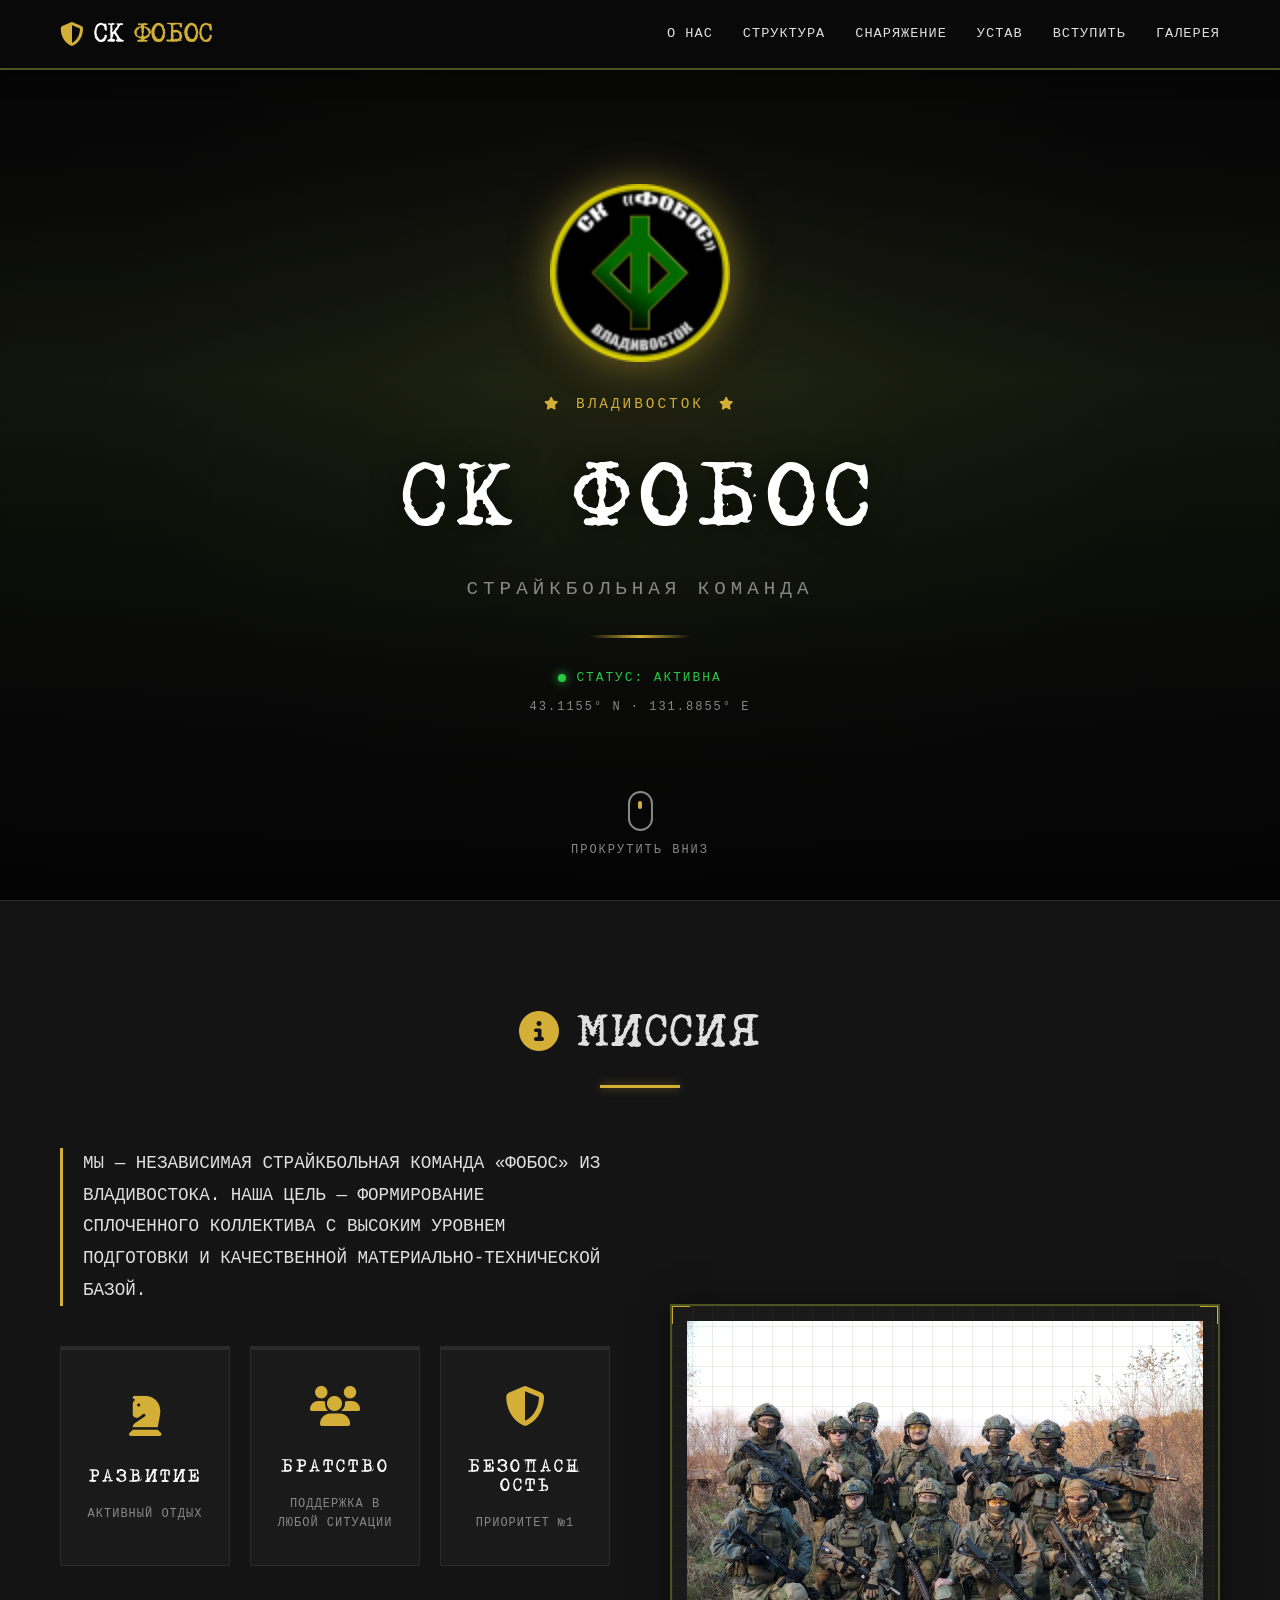
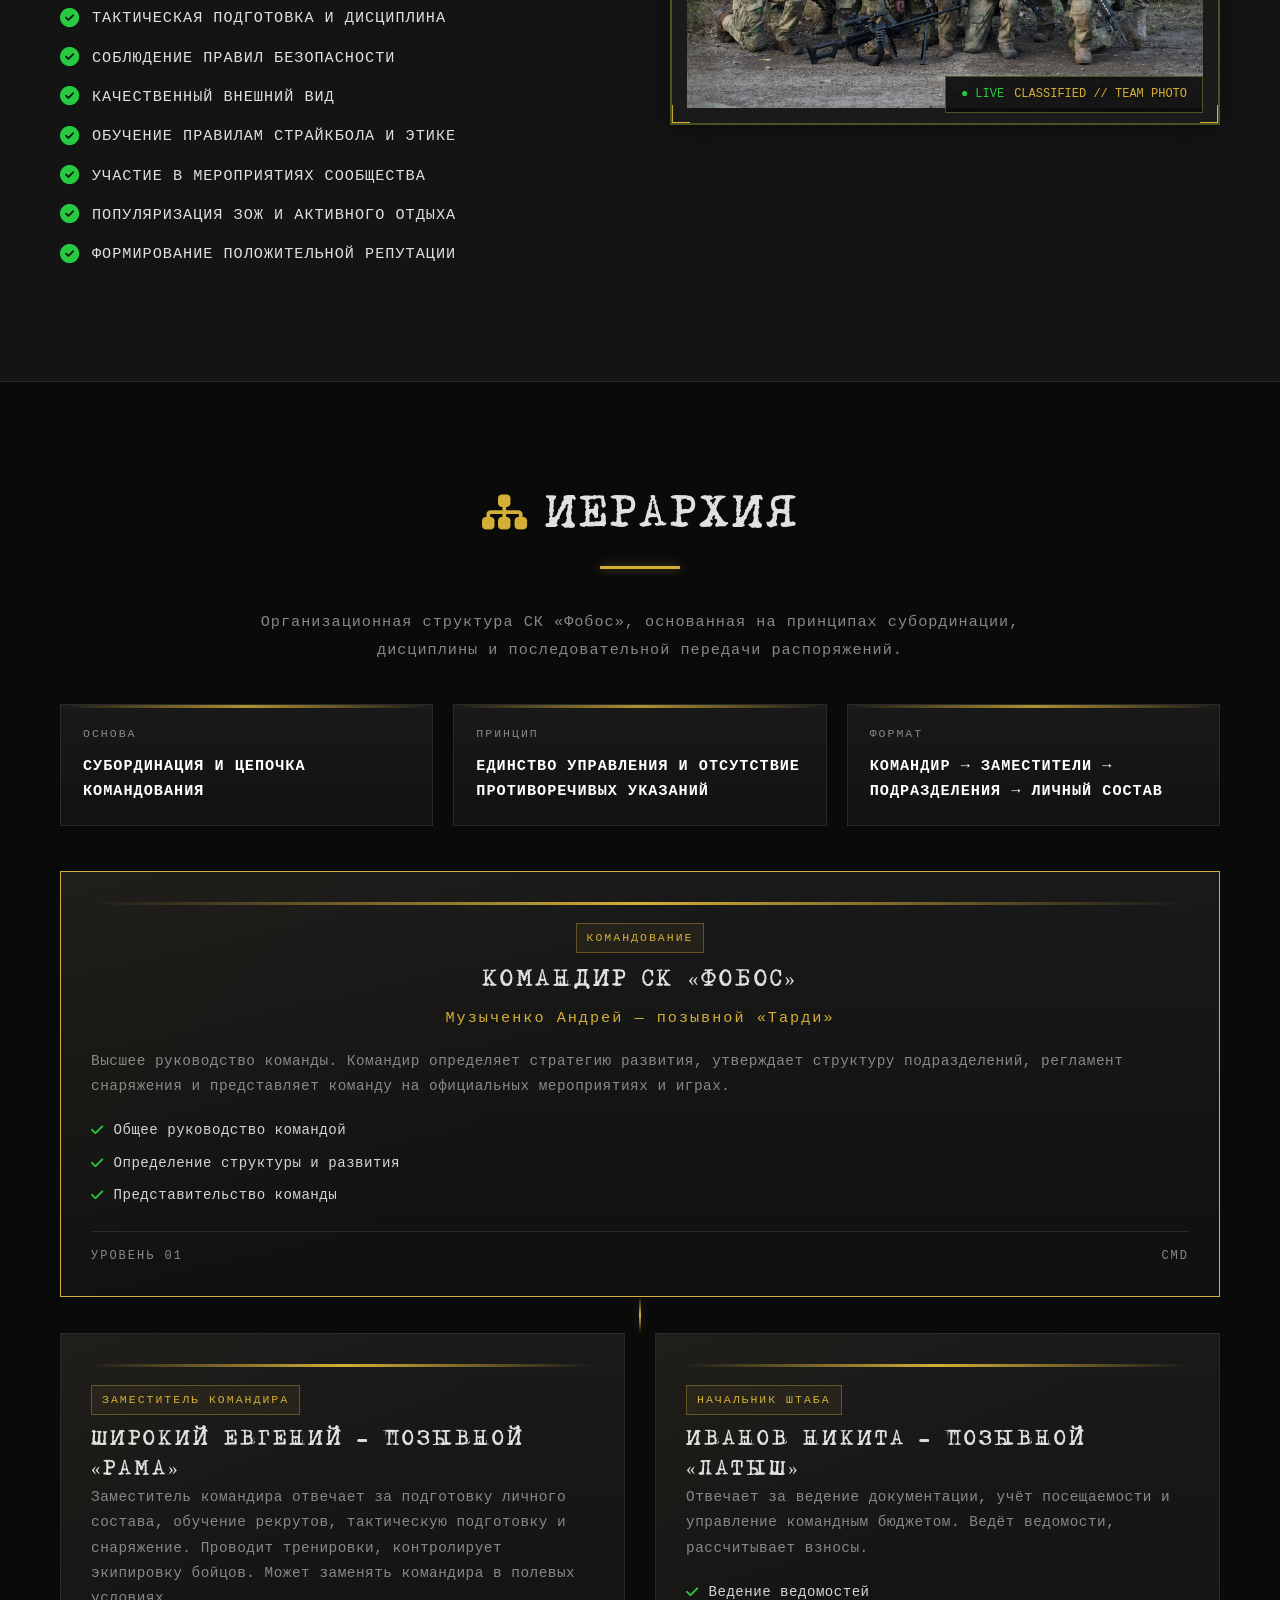
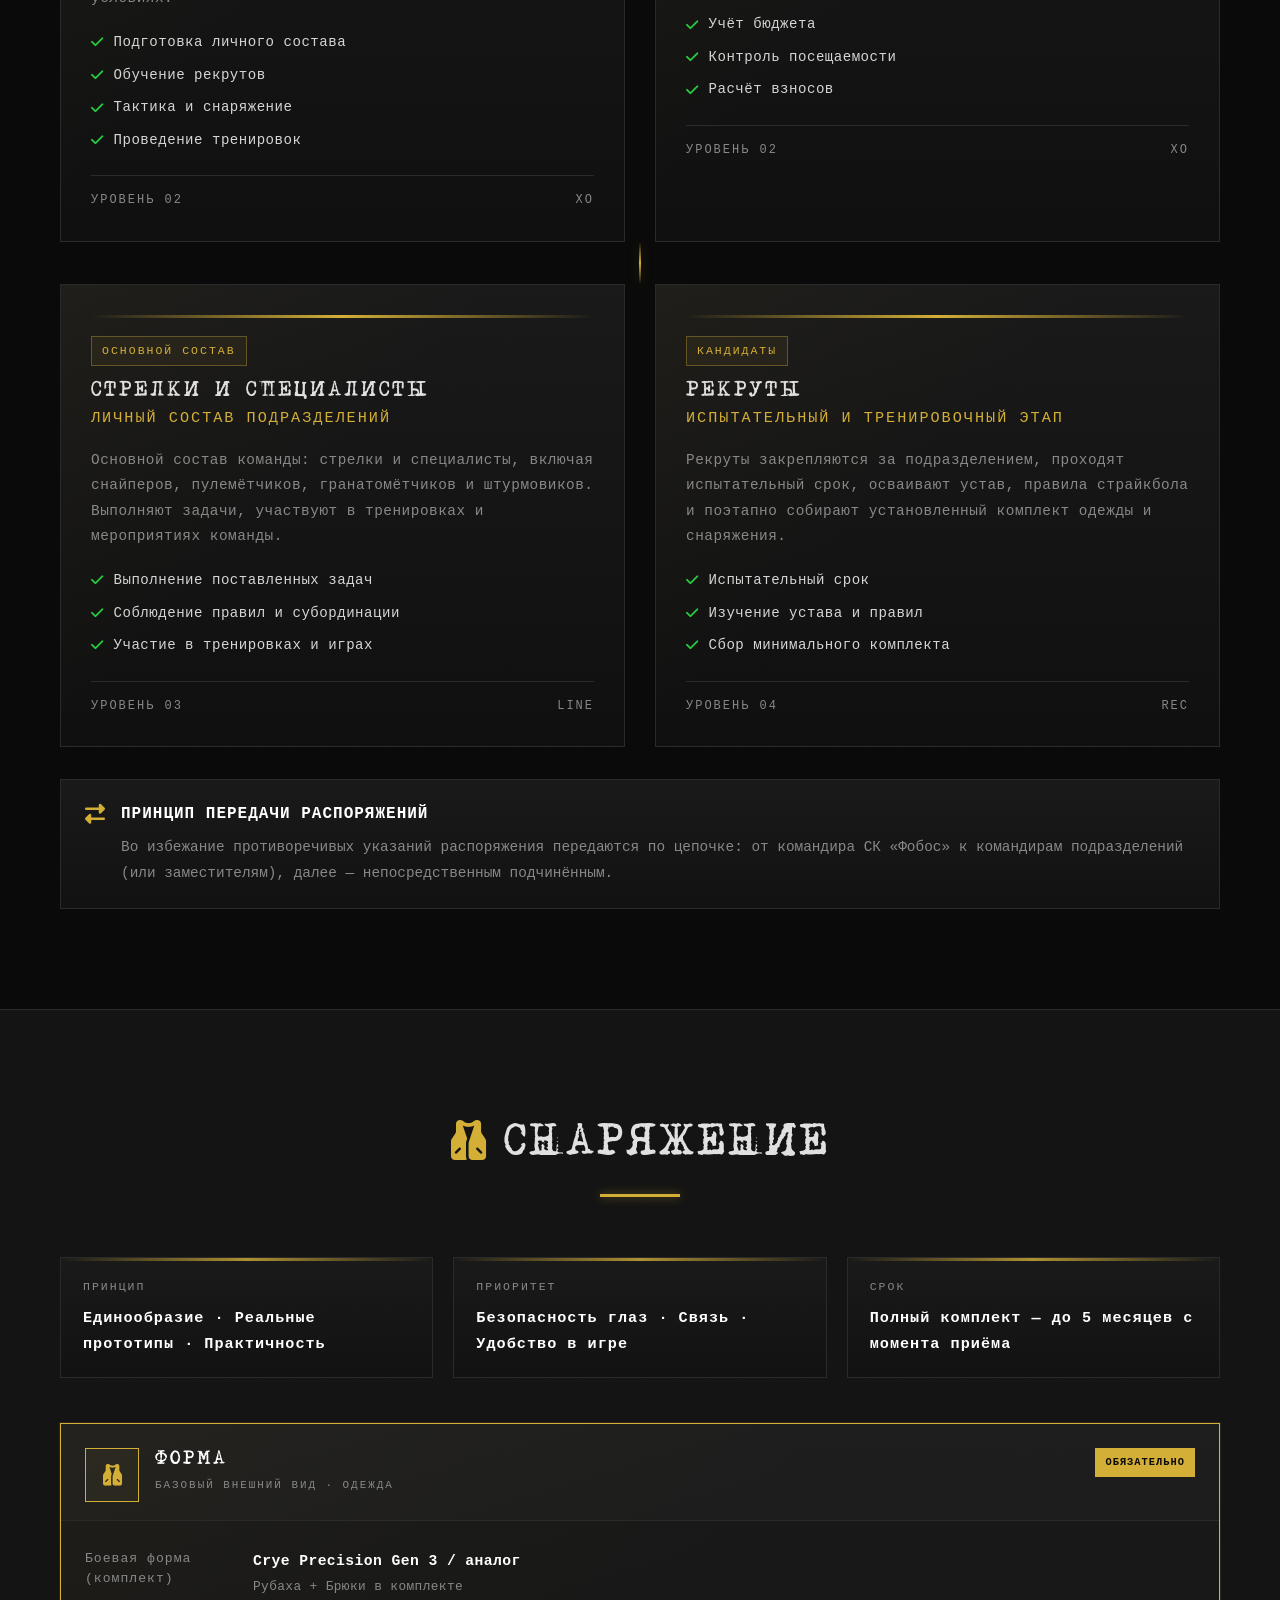
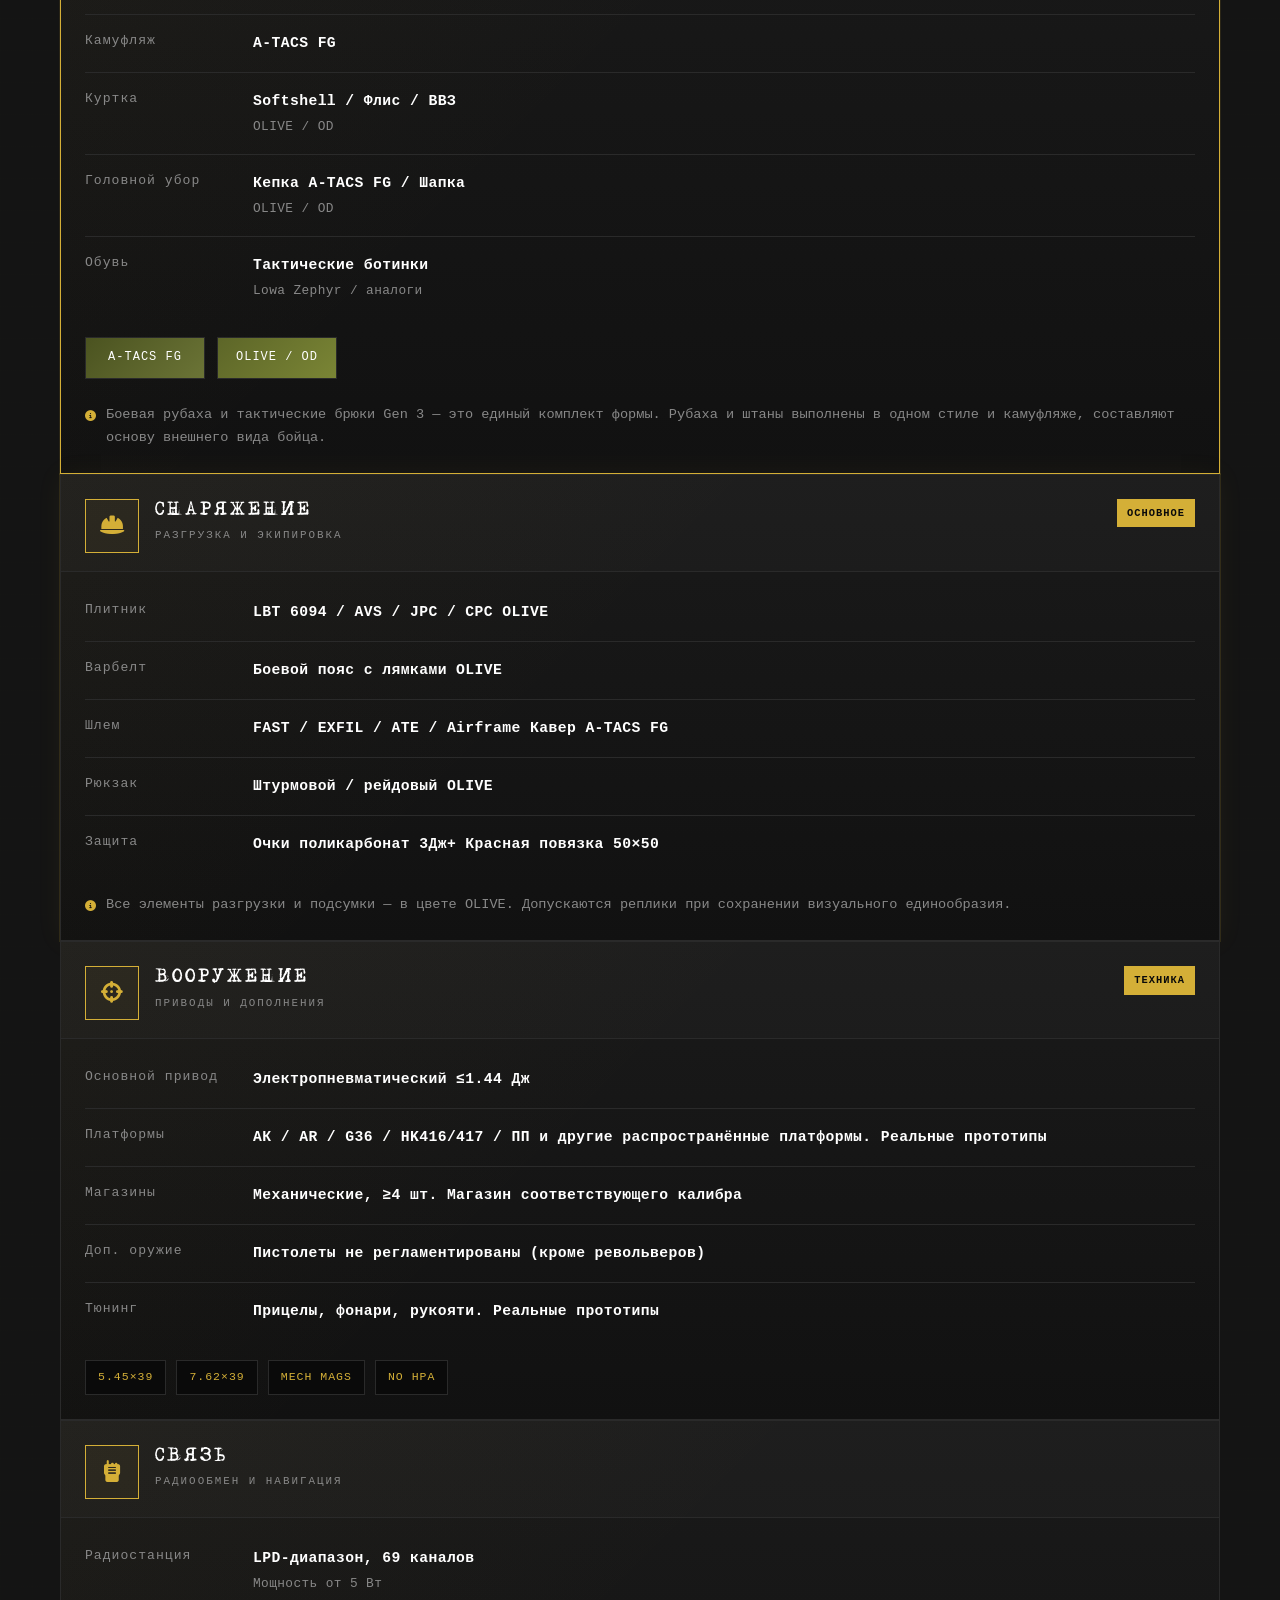
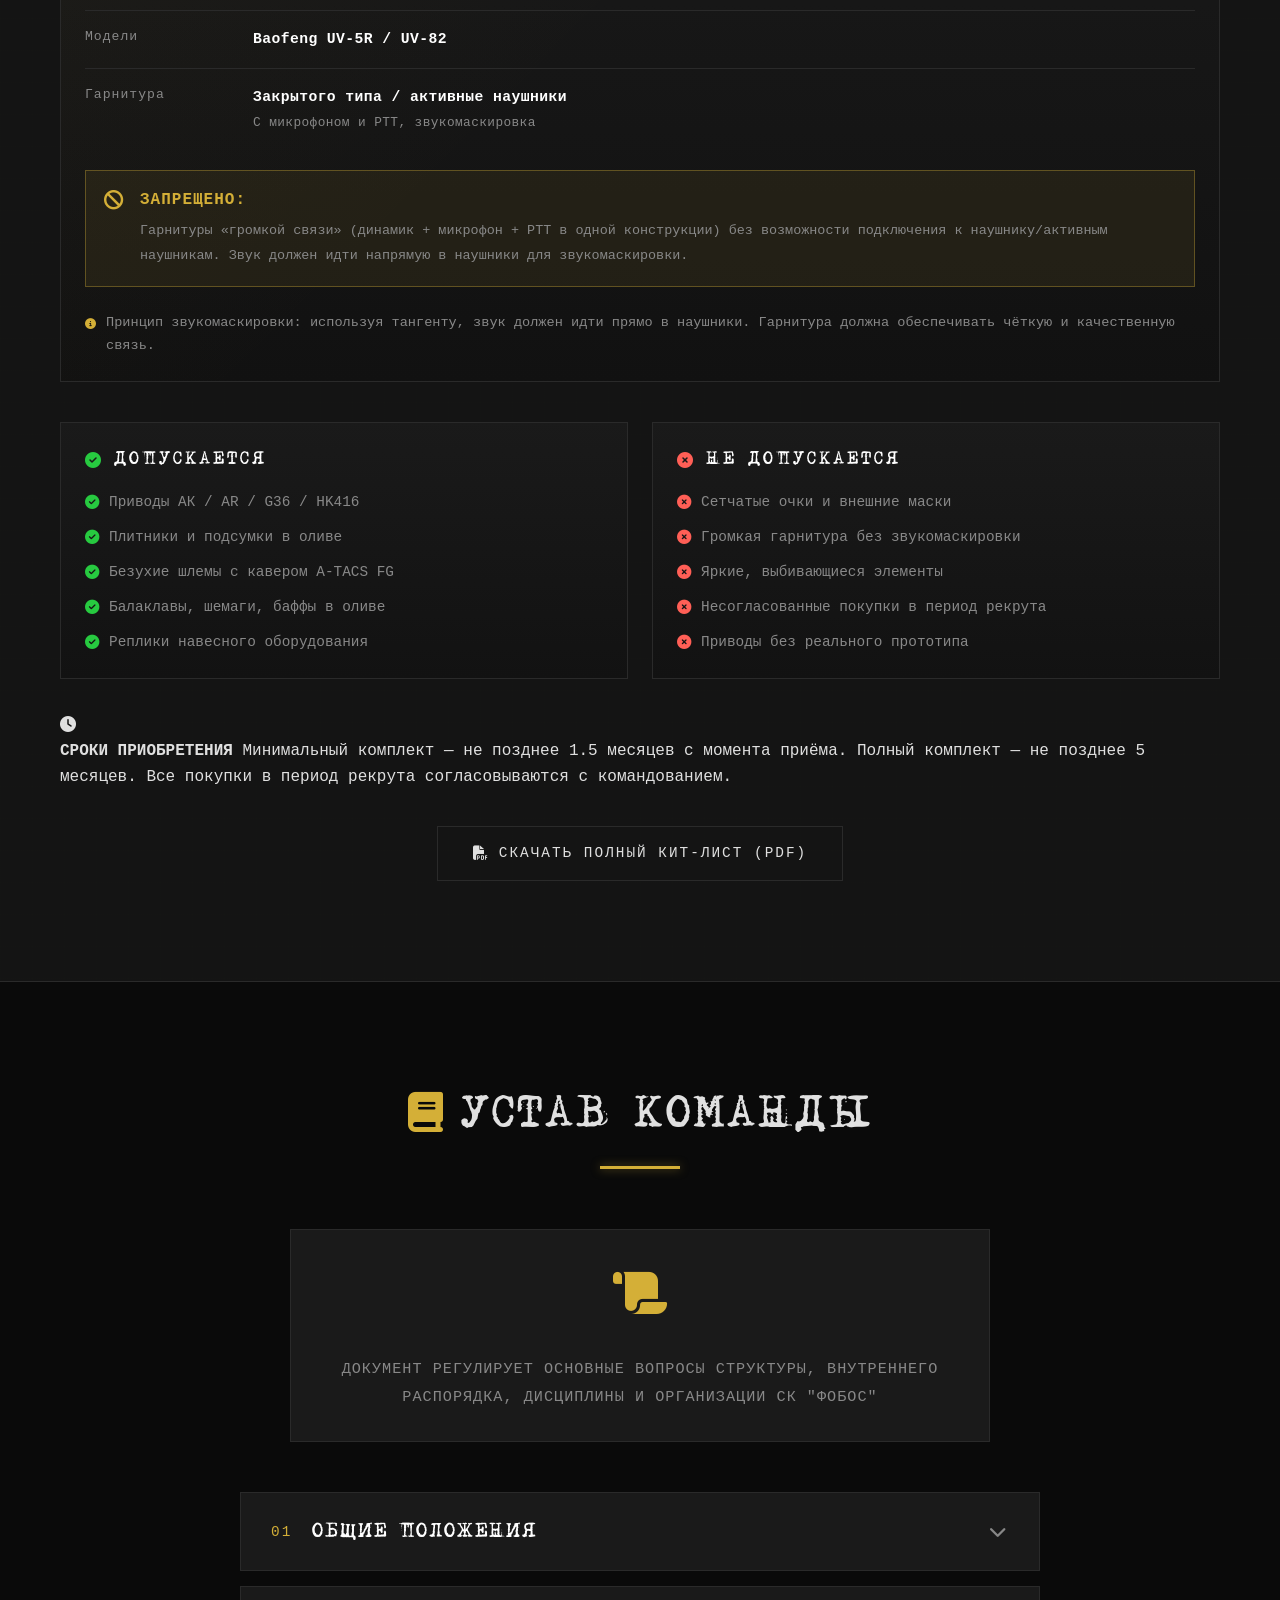
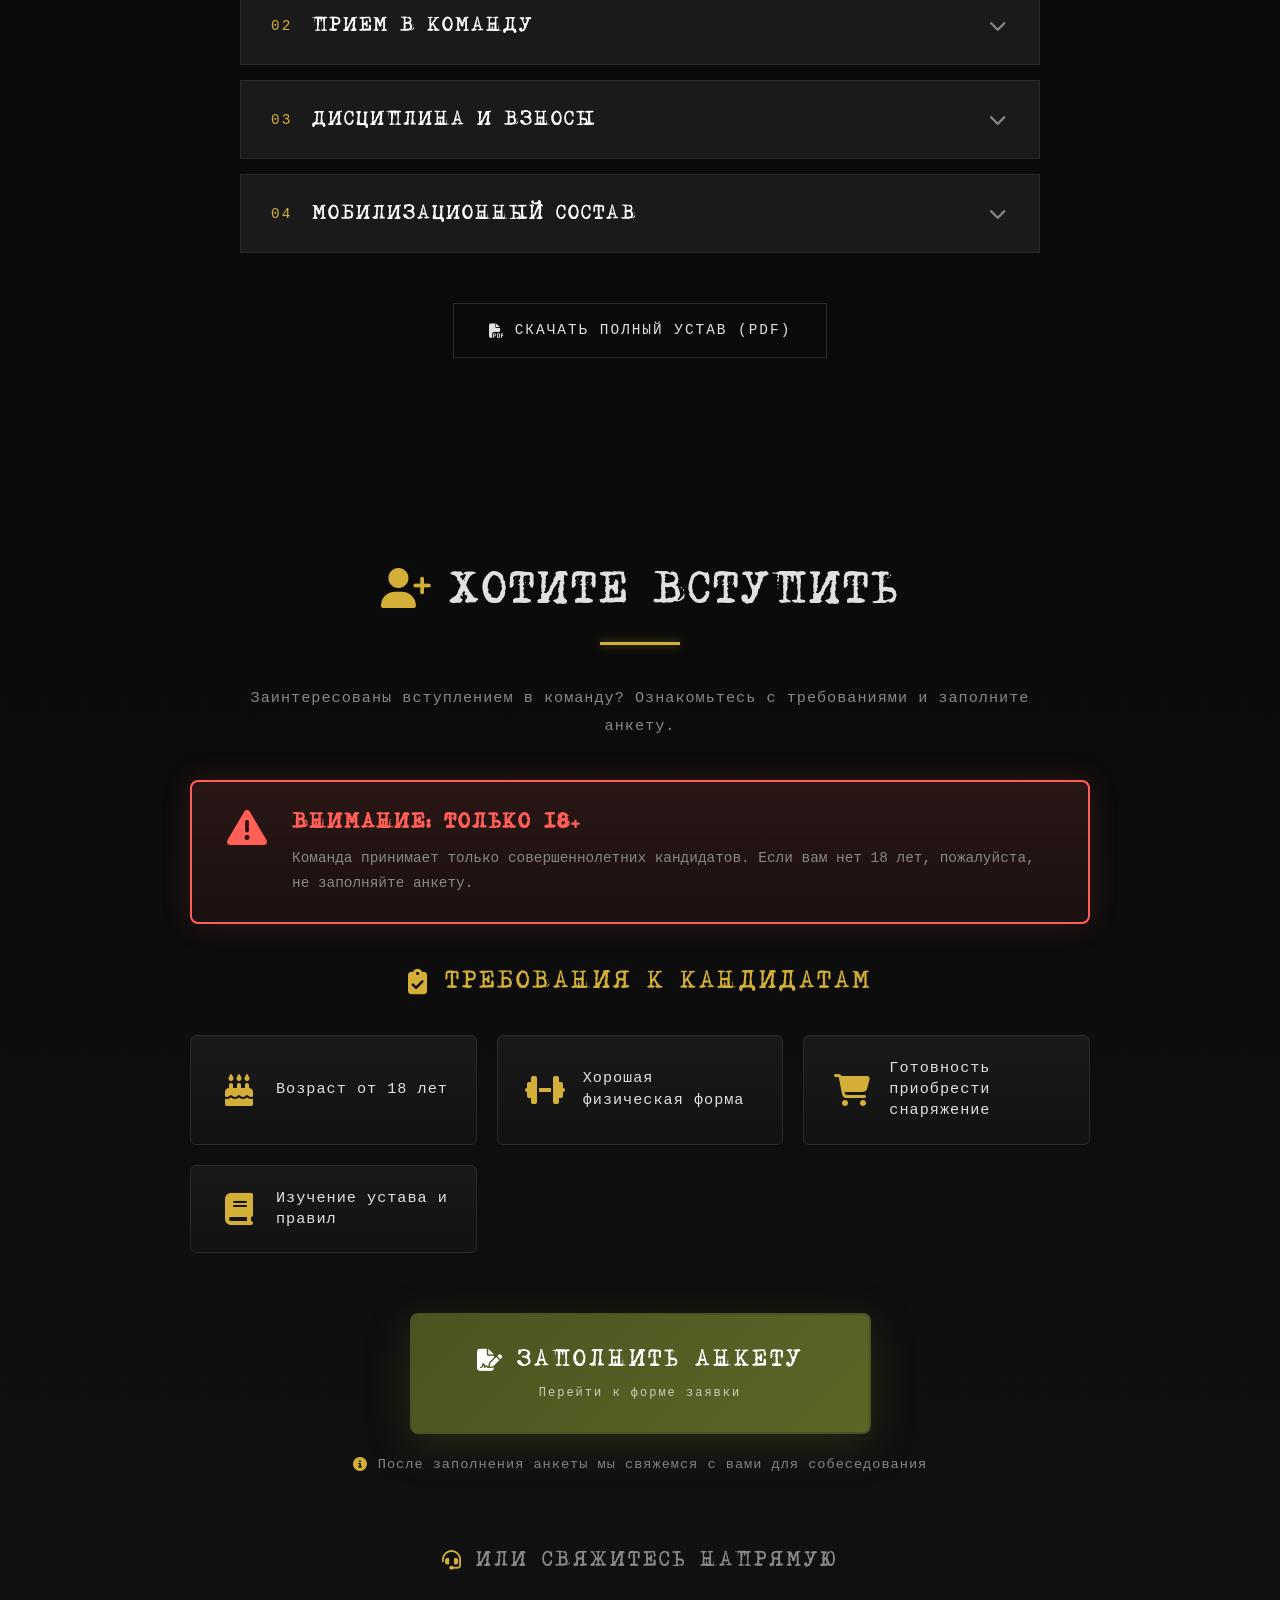
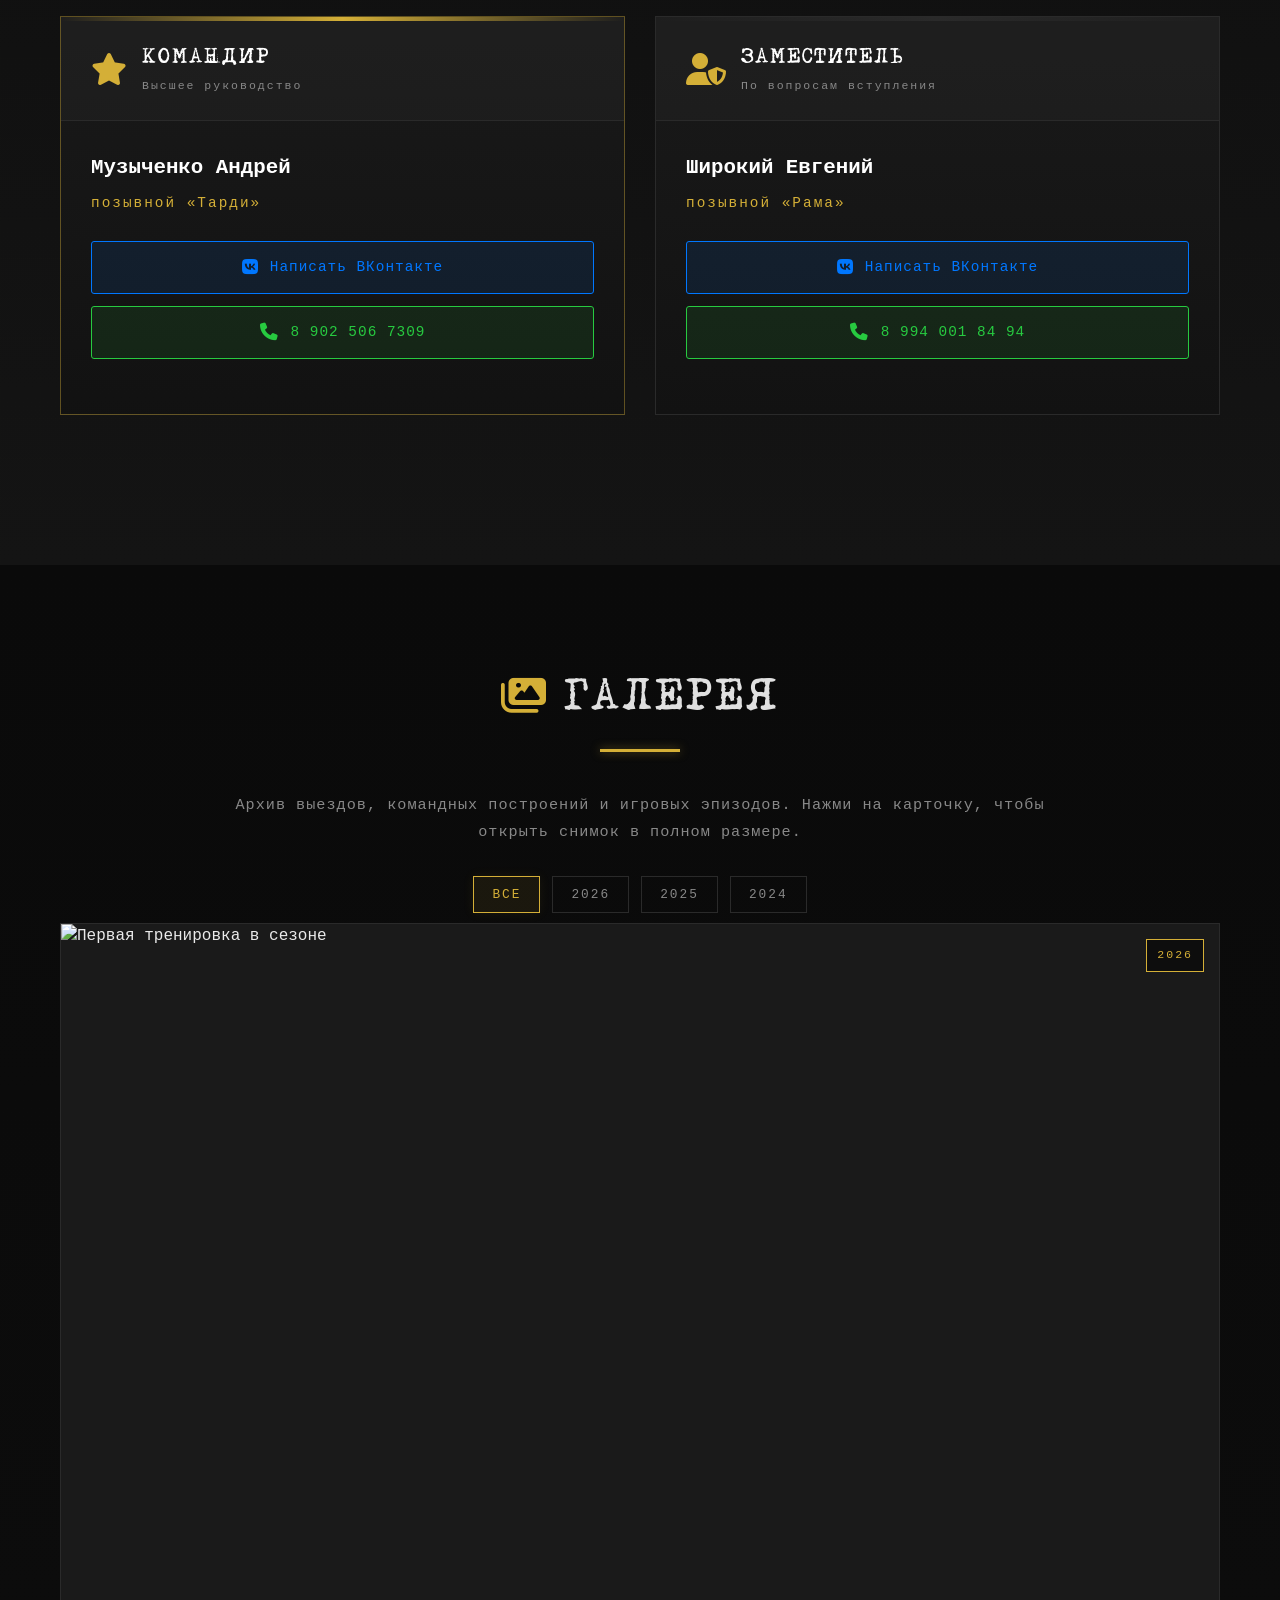
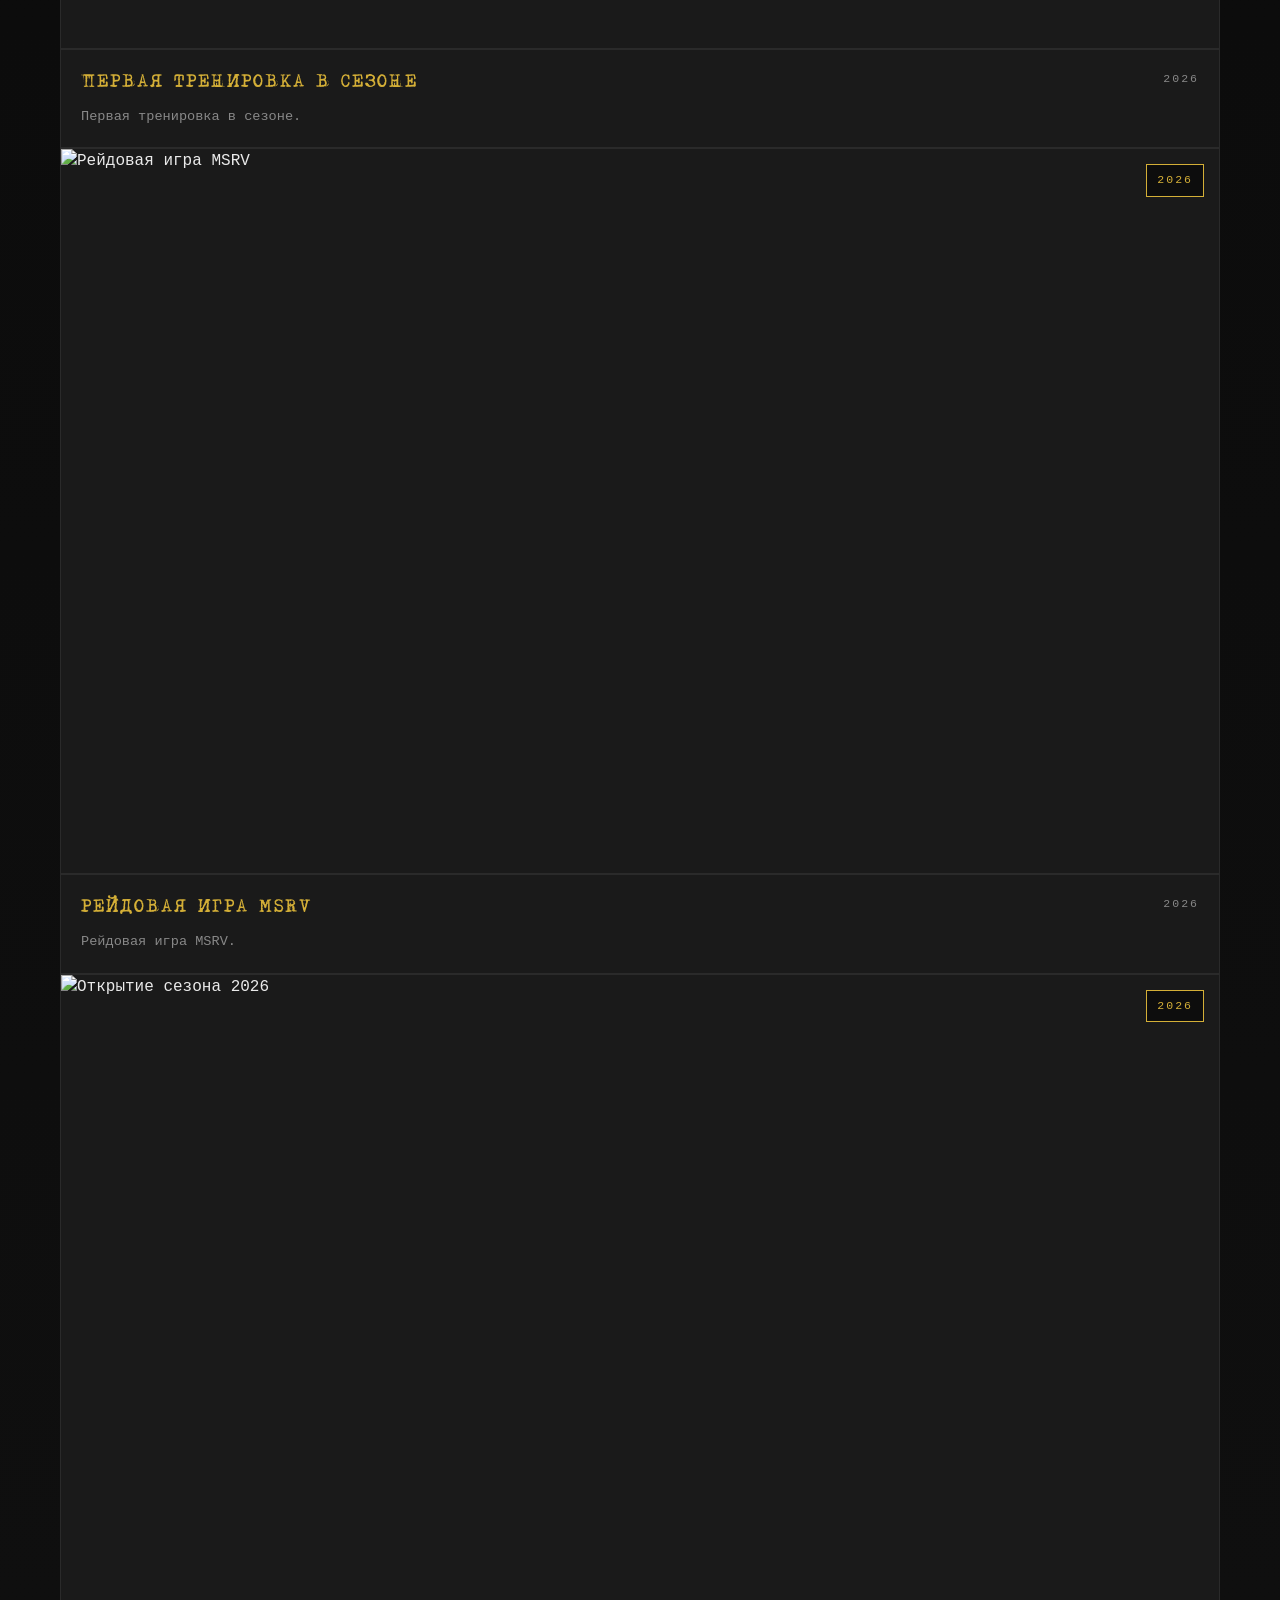
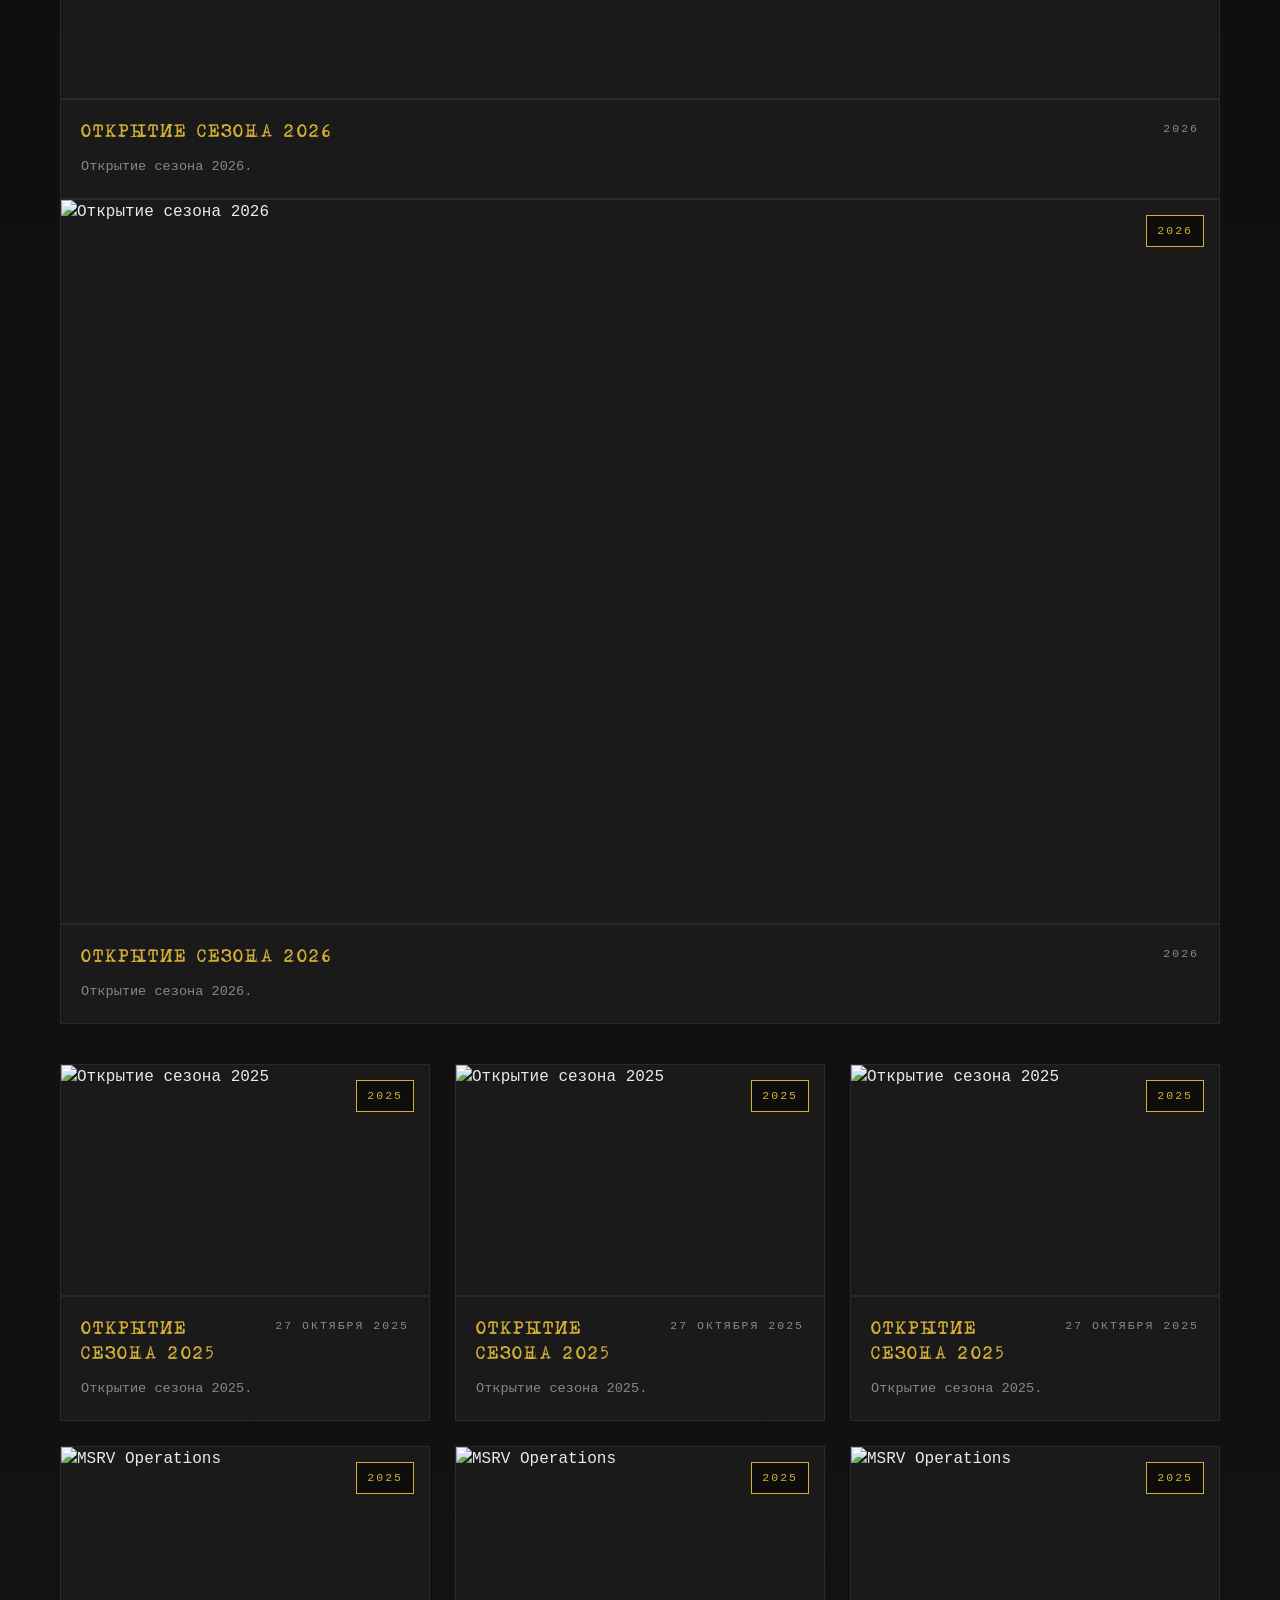
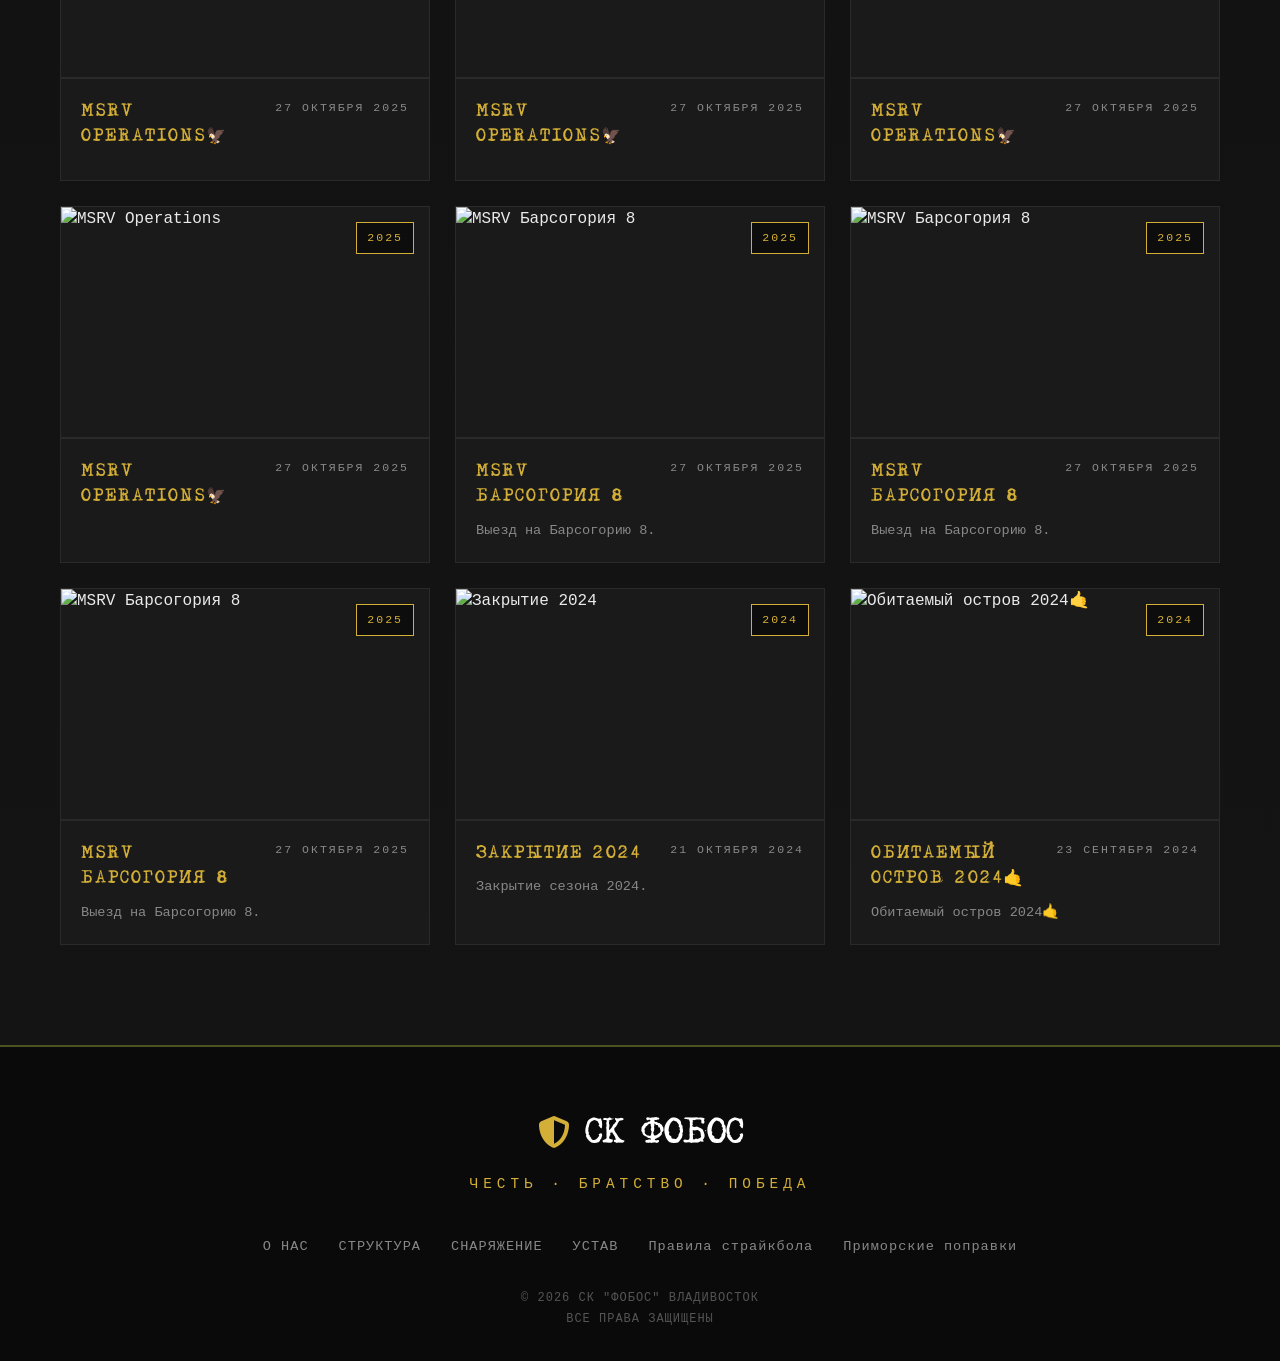
==== index.html @ f90b9ef6 "Update index.html" ====
<!DOCTYPE html>
<html lang="ru">

<head>
    <meta charset="UTF-8">
    <meta name="viewport" content="width=device-width, initial-scale=1.0">
    <meta name="description" content="СК ФОБОС — независимая страйкбольная команда Владивостока. Тактическая подготовка, дисциплина, братство.">
    <meta name="keywords" content="страйкбол, Владивосток, команда, тактика, экипировка, airsoft">
    <meta name="author" content="СК ФОБОС">
    <meta name="theme-color" content="#4B5320">

    <meta property="og:title" content="СК ФОБОС | Владивосток">
    <meta property="og:description" content="Независимая страйкбольная команда">
    <meta property="og:image" content="img/og-image.jpg">
    <meta property="og:url" content="https://uncledeni.github.io">
    <meta property="og:type" content="website">

    <link rel="icon" type="image/png" href="img/favicon.png">
    <link rel="apple-touch-icon" href="img/apple-touch-icon.png">

    <link rel="preload" href="fonts/dsmoster.ttf" as="font" type="font/ttf" crossorigin>
    <link rel="preload" href="fonts/calculator.ttf" as="font" type="font/ttf" crossorigin>
    <link rel="preload" href="style.css" as="style">
    <link rel="preload" href="img/gerb.png" as="image">

    <title>СК "ФОБОС" | Владивосток</title>
    <link rel="stylesheet" href="style.css">
    <link rel="icon" type="image/png" href="img/gerb.png">

</head>

<body>

    <nav class="navbar">
        <div class="container nav-container">
            <div class="logo">
                <i class="fas fa-shield-alt"></i> СК <span class="highlight">ФОБОС</span>
            </div>
            <ul class="nav-links">
                <li><a href="#about">О НАС</a></li>

                <li><a href="#structure">СТРУКТУРА</a></li>
                <li><a href="#uniform">СНАРЯЖЕНИЕ</a></li>
                <li><a href="#charter">УСТАВ</a></li>
                <li><a href="#join">ВСТУПИТЬ</a></li>
                <li><a href="#gallery">ГАЛЕРЕЯ</a></li>

            </ul>
            <div class="burger">
                <div class="line1"></div>
                <div class="line2"></div>
                <div class="line3"></div>
            </div>
        </div>
    </nav>

    <section class="hero">
        <div class="overlay"></div>
        <div class="hero-content">
            <div class="team-emblem">
                <img src="img/gerb.png" alt="СК ФОБОС">
                <div class="emblem-glow"></div>
            </div>
            <div class="hero-badge">
                <i class="fas fa-star"></i>
                <span>ВЛАДИВОСТОК</span>
                <i class="fas fa-star"></i>
            </div>
            <h1 class="hero-title">СК ФОБОС</h1>
            <p class="hero-subtitle">СТРАЙКБОЛЬНАЯ КОМАНДА</p>
            <div class="hero-divider"></div>
            <div class="team-status">
                <span class="status-dot"></span>
                <span>СТАТУС: АКТИВНА</span>
            </div>
            <div class="team-coords">
                43.1155° N · 131.8855° E
            </div>
        </div>
        <div class="scroll-indicator">
            <div class="mouse">
                <div class="wheel"></div>
            </div>
            <span>ПРОКРУТИТЬ ВНИЗ</span>
        </div>
    </section>

    <section id="about" class="section dark-bg">
        <div class="container">
            <h2 class="section-title"><i class="fas fa-info-circle"></i>МИССИЯ</h2>

            <div class="about-grid">
                <div class="about-text">
                    <p class="lead-text">
                        МЫ — НЕЗАВИСИМАЯ СТРАЙКБОЛЬНАЯ КОМАНДА «ФОБОС» ИЗ ВЛАДИВОСТОКА. НАША ЦЕЛЬ — ФОРМИРОВАНИЕ СПЛОЧЕННОГО КОЛЛЕКТИВА С ВЫСОКИМ УРОВНЕМ ПОДГОТОВКИ И КАЧЕСТВЕННОЙ МАТЕРИАЛЬНО-ТЕХНИЧЕСКОЙ БАЗОЙ.
                    </p>

                    <div class="principles-grid">
                        <div class="principle-card">
                            <div class="principle-icon">
                                <i class="fas fa-chess-knight"></i>
                            </div>
                            <h3>РАЗВИТИЕ</h3>
                            <p>АКТИВНЫЙ ОТДЫХ</p>
                        </div>
                        <div class="principle-card">
                            <div class="principle-icon">
                                <i class="fas fa-users"></i>
                            </div>
                            <h3>БРАТСТВО</h3>
                            <p>ПОДДЕРЖКА В ЛЮБОЙ СИТУАЦИИ</p>
                        </div>
                        <div class="principle-card">
                            <div class="principle-icon">
                                <i class="fas fa-shield-alt"></i>
                            </div>
                            <h3>БЕЗОПАСНОСТЬ</h3>
                            <p>ПРИОРИТЕТ №1</p>
                        </div>
                    </div>

                    <ul class="check-list">
                        <li><i class="fas fa-check-circle"></i>ТАКТИЧЕСКАЯ ПОДГОТОВКА И ДИСЦИПЛИНА</li>
                        <li><i class="fas fa-check-circle"></i>СОБЛЮДЕНИЕ ПРАВИЛ БЕЗОПАСНОСТИ</li>
                        <li><i class="fas fa-check-circle"></i>КАЧЕСТВЕННЫЙ ВНЕШНИЙ ВИД</li>
                        <li><i class="fas fa-check-circle"></i>ОБУЧЕНИЕ ПРАВИЛАМ СТРАЙКБОЛА И ЭТИКЕ</li>
                        <li><i class="fas fa-check-circle"></i>УЧАСТИЕ В МЕРОПРИЯТИЯХ СООБЩЕСТВА</li>
                        <li><i class="fas fa-check-circle"></i>ПОПУЛЯРИЗАЦИЯ ЗОЖ И АКТИВНОГО ОТДЫХА</li>
                        <li><i class="fas fa-check-circle"></i>ФОРМИРОВАНИЕ ПОЛОЖИТЕЛЬНОЙ РЕПУТАЦИИ</li>
                    </ul>
                </div>

                <div class="tactical-frame">
                    <div class="frame-corner top-left"></div>
                    <div class="frame-corner top-right"></div>
                    <div class="frame-corner bottom-left"></div>
                    <div class="frame-corner bottom-right"></div>
                    <img src="img/team.jpg" alt="Команда ФОБОС">
                    <div class="frame-overlay">
                        <div class="overlay-grid"></div>
                    </div>
                    <div class="frame-label">
                        <span class="label-status">● LIVE</span>
                        <span>CLASSIFIED // TEAM PHOTO</span>
                    </div>
                </div>
            </div>
        </div>
    </section>

    <section id="structure" class="section structure-section">
        <div class="container">
            <div class="section-header-block">
                <h2 class="section-title"><i class="fas fa-sitemap"></i>ИЕРАРХИЯ</h2>
                <p class="section-subtitle">
                    Организационная структура СК «Фобос», основанная на принципах субординации, дисциплины и последовательной передачи распоряжений.
                </p>
            </div>

            <div class="command-overview">
                <div class="overview-card">
                    <span class="overview-label">ОСНОВА</span>
                    <strong>СУБОРДИНАЦИЯ И ЦЕПОЧКА КОМАНДОВАНИЯ</strong>
                </div>
                <div class="overview-card">
                    <span class="overview-label">ПРИНЦИП</span>
                    <strong>ЕДИНСТВО УПРАВЛЕНИЯ И ОТСУТСТВИЕ ПРОТИВОРЕЧИВЫХ УКАЗАНИЙ</strong>
                </div>
                <div class="overview-card">
                    <span class="overview-label">ФОРМАТ</span>
                    <strong>КОМАНДИР → ЗАМЕСТИТЕЛИ → ПОДРАЗДЕЛЕНИЯ → ЛИЧНЫЙ СОСТАВ</strong>
                </div>
            </div>

            <div class="chain-of-command">
                <div class="rank-level level-1">
                    <div class="tactical-card rank-card commander">
                        <div class="rank-card-topline"></div>
                        <div class="rank-type">КОМАНДОВАНИЕ</div>
                        <h3>КОМАНДИР СК «ФОБОС»</h3>
                        <div class="rank-name">Музыченко Андрей — позывной «Тарди»</div>
                        <p class="rank-desc">
                            Высшее руководство команды. Командир определяет стратегию развития, утверждает структуру подразделений, регламент снаряжения и представляет команду на официальных мероприятиях и играх.
                        </p>
                        <ul class="rank-duties">
                            <li><i class="fas fa-check"></i> Общее руководство командой</li>
                            <li><i class="fas fa-check"></i> Определение структуры и развития</li>
                            <li><i class="fas fa-check"></i> Представительство команды</li>
                        </ul>
                        <div class="rank-footer">
                            <span>УРОВЕНЬ 01</span>
                            <span>CMD</span>
                        </div>
                    </div>
                </div>

                <div class="chain-line-vertical top"></div>

                <div class="rank-level level-2">
                    <div class="tactical-card">
                        <div class="rank-card-topline"></div>
                        <div class="rank-type">ЗАМЕСТИТЕЛЬ КОМАНДИРА</div>
                        <h3>Широкий Евгений — позывной «Рама»</h3>
                        <p class="rank-desc">
                            Заместитель командира отвечает за подготовку личного состава, обучение рекрутов, тактическую подготовку и снаряжение. Проводит тренировки, контролирует экипировку бойцов. Может заменять командира в полевых условиях.
                        </p>
                        <ul class="rank-duties">
                            <li><i class="fas fa-check"></i> Подготовка личного состава</li>
                            <li><i class="fas fa-check"></i> Обучение рекрутов</li>
                            <li><i class="fas fa-check"></i> Тактика и снаряжение</li>
                            <li><i class="fas fa-check"></i> Проведение тренировок</li>
                        </ul>
                        <div class="rank-footer">
                            <span>УРОВЕНЬ 02</span>
                            <span>XO</span>
                        </div>
                    </div>

                    <div class="tactical-card">
                        <div class="rank-card-topline"></div>
                        <div class="rank-type">НАЧАЛЬНИК ШТАБА</div>
                        <h3>Иванов Никита — позывной «Латыш»</h3>
                        <p class="rank-desc">
                            Отвечает за ведение документации, учёт посещаемости и управление командным бюджетом. Ведёт ведомости, рассчитывает взносы.
                        </p>
                        <ul class="rank-duties">
                            <li><i class="fas fa-check"></i> Ведение ведомостей</li>
                            <li><i class="fas fa-check"></i> Учёт бюджета</li>
                            <li><i class="fas fa-check"></i> Контроль посещаемости</li>
                            <li><i class="fas fa-check"></i> Расчёт взносов</li>
                        </ul>
                        <div class="rank-footer">
                            <span>УРОВЕНЬ 02</span>
                            <span>XO</span>
                        </div>
                    </div>
                </div>

                <div class="chain-line-vertical middle"></div>

                <div class="rank-level level-3">
                    <div class="tactical-card">
                        <div class="rank-card-topline"></div>
                        <div class="rank-type">ОСНОВНОЙ СОСТАВ</div>
                        <h3>СТРЕЛКИ И СПЕЦИАЛИСТЫ</h3>
                        <div class="rank-name">ЛИЧНЫЙ СОСТАВ ПОДРАЗДЕЛЕНИЙ</div>
                        <p class="rank-desc">
                            Основной состав команды: стрелки и специалисты, включая снайперов, пулемётчиков, гранатомётчиков и штурмовиков. Выполняют задачи, участвуют в тренировках и мероприятиях команды.
                        </p>
                        <ul class="rank-duties">
                            <li><i class="fas fa-check"></i> Выполнение поставленных задач</li>
                            <li><i class="fas fa-check"></i> Соблюдение правил и субординации</li>
                            <li><i class="fas fa-check"></i> Участие в тренировках и играх</li>
                        </ul>
                        <div class="rank-footer">
                            <span>УРОВЕНЬ 03</span>
                            <span>LINE</span>
                        </div>
                    </div>

                    <div class="tactical-card">
                        <div class="rank-card-topline"></div>
                        <div class="rank-type">КАНДИДАТЫ</div>
                        <h3>РЕКРУТЫ</h3>
                        <div class="rank-name">ИСПЫТАТЕЛЬНЫЙ И ТРЕНИРОВОЧНЫЙ ЭТАП</div>
                        <p class="rank-desc">
                            Рекруты закрепляются за подразделением, проходят испытательный срок, осваивают устав, правила страйкбола и поэтапно собирают установленный комплект одежды и снаряжения.
                        </p>
                        <ul class="rank-duties">
                            <li><i class="fas fa-check"></i> Испытательный срок</li>
                            <li><i class="fas fa-check"></i> Изучение устава и правил</li>
                            <li><i class="fas fa-check"></i> Сбор минимального комплекта</li>
                        </ul>
                        <div class="rank-footer">
                            <span>УРОВЕНЬ 04</span>
                            <span>REC</span>
                        </div>
                    </div>
                </div>
            </div>

            <div class="structure-note-block">
                <div class="structure-note">
                    <i class="fas fa-exchange-alt"></i>
                    <div>
                        <strong>ПРИНЦИП ПЕРЕДАЧИ РАСПОРЯЖЕНИЙ</strong>
                        <p>Во избежание противоречивых указаний распоряжения передаются по цепочке: от командира СК «Фобос» к командирам подразделений (или заместителям), далее — непосредственным подчинённым.</p>
                    </div>
                </div>
            </div>
        </div>
    </section>

    <section id="uniform" class="section uniform-section dark-bg">
        <div class="container">
            <div class="section-header-block">
                <h2 class="section-title"><i class="fas fa-vest"></i>СНАРЯЖЕНИЕ</h2>
            </div>

            <div class="uniform-intel-bar">
                <div class="intel-item">
                    <span class="intel-label">ПРИНЦИП</span>
                    <strong>Единообразие · Реальные прототипы · Практичность</strong>
                </div>
                <div class="intel-item">
                    <span class="intel-label">ПРИОРИТЕТ</span>
                    <strong>Безопасность глаз · Связь · Удобство в игре</strong>
                </div>
                <div class="intel-item">
                    <span class="intel-label">СРОК</span>
                    <strong>Полный комплект — до 5 месяцев с момента приёма</strong>
                </div>
            </div>

            <div class="upgraded-uniform-grid">
                <div class="uniform-panel featured">
                    <div class="uniform-panel-header">
                        <div class="uniform-panel-icon">
                            <i class="fas fa-vest"></i>
                        </div>
                        <div>
                            <h3>ФОРМА</h3>
                            <span class="uniform-panel-subtitle">БАЗОВЫЙ ВНЕШНИЙ ВИД · ОДЕЖДА</span>
                        </div>
                        <span class="uniform-critical-badge">ОБЯЗАТЕЛЬНО</span>
                    </div>

                    <ul class="uniform-specs">
                        <li>
                            <span class="spec-label">Боевая форма (комплект)</span>
                            <span class="spec-value">
                                Crye Precision Gen 3 / аналог
                                <small>Рубаха + Брюки в комплекте</small>
                            </span>
                        </li>
                        <li>
                            <span class="spec-label">Камуфляж</span>
                            <span class="spec-value">A-TACS FG</span>
                        </li>
                        <li>
                            <span class="spec-label">Куртка</span>
                            <span class="spec-value">
                                Softshell / Флис / ВВЗ
                                <small>OLIVE / OD</small>
                            </span>
                        </li>
                        <li>
                            <span class="spec-label">Головной убор</span>
                            <span class="spec-value">
                                Кепка A-TACS FG / Шапка
                                <small>OLIVE / OD</small>
                            </span>
                        </li>
                        <li>
                            <span class="spec-label">Обувь</span>
                            <span class="spec-value">
                                Тактические ботинки
                                <small>Lowa Zephyr / аналоги</small>
                            </span>
                        </li>
                    </ul>

                    <div class="uniform-color-row">
                        <div class="color-chip atacs">A-TACS FG</div>
                        <div class="color-chip olive">OLIVE / OD</div>
                    </div>

                    <div class="uniform-note">
                        <i class="fas fa-info-circle"></i>
                        <span>Боевая рубаха и тактические брюки Gen 3 — это единый комплект формы. Рубаха и штаны выполнены в одном стиле и камуфляже, составляют основу внешнего вида бойца.</span>
                    </div>
                </div>

                <div class="uniform-panel">
                    <div class="uniform-panel-header">
                        <div class="uniform-panel-icon">
                            <i class="fas fa-hard-hat"></i>
                        </div>
                        <div>
                            <h3>СНАРЯЖЕНИЕ</h3>
                            <span class="uniform-panel-subtitle">РАЗГРУЗКА И ЭКИПИРОВКА</span>
                        </div>
                        <span class="uniform-critical-badge">ОСНОВНОЕ</span>
                    </div>

                    <ul class="uniform-specs">
                        <li>
                            <span class="spec-label">Плитник</span>
                            <span class="spec-value">LBT 6094 / AVS / JPC / CPC OLIVE</span>
                        </li>
                        <li>
                            <span class="spec-label">Варбелт</span>
                            <span class="spec-value">Боевой пояс с лямками OLIVE</span>
                        </li>
                        <li>
                            <span class="spec-label">Шлем</span>
                            <span class="spec-value">FAST / EXFIL / ATE / Airframe Кавер A-TACS FG</span>
                        </li>
                        <li>
                            <span class="spec-label">Рюкзак</span>
                            <span class="spec-value">Штурмовой / рейдовый OLIVE</span>
                        </li>
                        <li>
                            <span class="spec-label">Защита</span>
                            <span class="spec-value">Очки поликарбонат 3Дж+ Красная повязка 50×50</span>
                        </li>
                    </ul>

                    <div class="uniform-note">
                        <i class="fas fa-info-circle"></i>
                        <span>Все элементы разгрузки и подсумки — в цвете OLIVE. Допускаются реплики при сохранении визуального единообразия.</span>
                    </div>
                </div>

                <div class="uniform-panel">
                    <div class="uniform-panel-header">
                        <div class="uniform-panel-icon">
                            <i class="fas fa-crosshairs"></i>
                        </div>
                        <div>
                            <h3>ВООРУЖЕНИЕ</h3>
                            <span class="uniform-panel-subtitle">ПРИВОДЫ И ДОПОЛНЕНИЯ</span>
                        </div>
                        <span class="uniform-critical-badge">ТЕХНИКА</span>
                    </div>

                    <ul class="uniform-specs">
                        <li>
                            <span class="spec-label">Основной привод</span>
                            <span class="spec-value">Электропневматический ≤1.44 Дж</span>
                        </li>
                        <li>
                            <span class="spec-label">Платформы</span>
                            <span class="spec-value">АК / AR / G36 / HK416/417 / ПП и другие распространённые платформы. Реальные прототипы</span>
                        </li>
                        <li>
                            <span class="spec-label">Магазины</span>
                            <span class="spec-value">Механические, ≥4 шт. Магазин соответствующего калибра</span>
                        </li>
                        <li>
                            <span class="spec-label">Доп. оружие</span>
                            <span class="spec-value">Пистолеты не регламентированы (кроме револьверов)</span>
                        </li>
                        <li>
                            <span class="spec-label">Тюнинг</span>
                            <span class="spec-value">Прицелы, фонари, рукояти. Реальные прототипы</span>
                        </li>
                    </ul>

                    <div class="weapon-tech-bar">
                        <span>5.45×39</span>
                        <span>7.62×39</span>
                        <span>MECH MAGS</span>
                        <span>NO HPA</span>
                    </div>
                </div>

                <div class="uniform-panel">
                    <div class="uniform-panel-header">
                        <div class="uniform-panel-icon">
                            <i class="fa-solid fa-walkie-talkie"></i>
                        </div>
                        <div>
                            <h3>СВЯЗЬ</h3>
                            <span class="uniform-panel-subtitle">РАДИООБМЕН И НАВИГАЦИЯ</span>
                        </div>
                    </div>

                    <ul class="uniform-specs">
                        <li>
                            <span class="spec-label">Радиостанция</span>
                            <span class="spec-value">
                LPD-диапазон, 69 каналов
                <small>Мощность от 5 Вт</small>
            </span>
                        </li>
                        <li>
                            <span class="spec-label">Модели</span>
                            <span class="spec-value">Baofeng UV-5R / UV-82</span>
                        </li>
                        <li>
                            <span class="spec-label">Гарнитура</span>
                            <span class="spec-value">
                Закрытого типа / активные наушники
                <small>С микрофоном и PTT, звукомаскировка</small>
            </span>
                        </li>
                    </ul>

                    <div class="uniform-warning-box">
                        <i class="fas fa-ban"></i>
                        <div>
                            <strong>ЗАПРЕЩЕНО:</strong>
                            <p>Гарнитуры «громкой связи» (динамик + микрофон + PTT в одной конструкции) без возможности подключения к наушнику/активным наушникам. Звук должен идти напрямую в наушники для звукомаскировки.</p>
                        </div>
                    </div>

                    <div class="uniform-note">
                        <i class="fas fa-info-circle"></i>
                        <span>Принцип звукомаскировки: используя тангенту, звук должен идти прямо в наушники. Гарнитура должна обеспечивать чёткую и качественную связь.</span>
                    </div>
                </div>

                <div class="uniform-checklist-block">
                    <div class="uniform-checklist-card">
                        <h3><i class="fas fa-check-circle"></i>ДОПУСКАЕТСЯ</h3>
                        <ul>
                            <li><i class="fas fa-check-circle"></i>Приводы АК / AR / G36 / HK416</li>
                            <li><i class="fas fa-check-circle"></i>Плитники и подсумки в оливе</li>
                            <li><i class="fas fa-check-circle"></i>Безухие шлемы с кавером A-TACS FG</li>
                            <li><i class="fas fa-check-circle"></i>Балаклавы, шемаги, баффы в оливе</li>
                            <li><i class="fas fa-check-circle"></i>Реплики навесного оборудования</li>
                        </ul>
                    </div>

                    <div class="uniform-checklist-card">
                        <h3><i class="fas fa-times-circle"></i>НЕ ДОПУСКАЕТСЯ</h3>
                        <ul>
                            <li><i class="fas fa-times-circle"></i>Сетчатые очки и внешние маски</li>
                            <li><i class="fas fa-times-circle"></i>Громкая гарнитура без звукомаскировки</li>
                            <li><i class="fas fa-times-circle"></i>Яркие, выбивающиеся элементы</li>
                            <li><i class="fas fa-times-circle"></i>Несогласованные покупки в период рекрута</li>
                            <li><i class="fas fa-times-circle"></i>Приводы без реального прототипа</li>
                        </ul>
                    </div>
                </div>

                <div class="alert-box upgraded-alert-box">
                    <i class="fas fa-clock"></i>
                    <div class="alert-content">
                        <strong>СРОКИ ПРИОБРЕТЕНИЯ</strong>
                        <span>Минимальный комплект — не позднее 1.5 месяцев с момента приёма. Полный комплект — не позднее 5 месяцев. Все покупки в период рекрута согласовываются с командованием.</span>
                    </div>
                </div>

                <div class="charter-download">
                    <a href="files/Spisok_ispolzuemogo_snaryazhenia.pdf" class="btn-download" download>
                        <i class="fas fa-file-pdf"></i> СКАЧАТЬ ПОЛНЫЙ КИТ-ЛИСТ (PDF)
                    </a>
                </div>
            </div>
    </section>

    <section id="charter" class="section">
        <div class="container">
            <h2 class="section-title"><i class="fas fa-book"></i>УСТАВ КОМАНДЫ</h2>

            <div class="charter-intro">
                <div class="intro-badge">
                    <i class="fas fa-scroll"></i>
                </div>
                <p>
                    ДОКУМЕНТ РЕГУЛИРУЕТ ОСНОВНЫЕ ВОПРОСЫ СТРУКТУРЫ, ВНУТРЕННЕГО РАСПОРЯДКА, ДИСЦИПЛИНЫ И ОРГАНИЗАЦИИ СК "ФОБОС"
                </p>
            </div>

            <div class="accordion">
                <div class="accordion-item">
                    <button class="accordion-header">
                        <span class="accordion-number">01</span>
                        <span class="accordion-title">ОБЩИЕ ПОЛОЖЕНИЯ</span>
                        <i class="fas fa-chevron-down"></i>
                    </button>
                    <div class="accordion-content">
                        <div class="content-inner">
                            <p>КОМАНДА ЯВЛЯЕТСЯ ДОБРОВОЛЬНЫМ ОБЪЕДИНЕНИЕМ ГРАЖДАН 18+. МЫ ОТРИЦАЕМ НАСИЛИЕ, НАЦИОНАЛИЗМ И ЭКСТРЕМИЗМ. НАША ЦЕЛЬ — ПОПУЛЯРИЗАЦИЯ ЗОЖ И АКТИВНОГО ОТДЫХА.</p>
                            <div class="content-tags">
                                <span class="tag">18+</span>
                                <span class="tag">ДОБРОВОЛЬНО</span>
                                <span class="tag">ЗАКОНЫ РФ</span>
                            </div>
                        </div>
                    </div>
                </div>

                <div class="accordion-item">
                    <button class="accordion-header">
                        <span class="accordion-number">02</span>
                        <span class="accordion-title">ПРИЕМ В КОМАНДУ</span>
                        <i class="fas fa-chevron-down"></i>
                    </button>
                    <div class="accordion-content">
                        <div class="content-inner">
                            <p>КАНДИДАТ ПОДАЕТ ЗАЯВКУ КОМАНДИРУ. ПОСЛЕ СОБЕСЕДОВАНИЯ НАЗНАЧАЕТСЯ ИСПЫТАТЕЛЬНЫЙ СРОК. РЕКРУТ ОБЯЗАН ПРИОБРЕСТИ МИНИМАЛЬНЫЙ КОМПЛЕКТ СНАРЯЖЕНИЯ ЗА 1.5 МЕСЯЦА.</p>
                            <div class="content-tags">
                                <span class="tag">СОБЕСЕДОВАНИЕ</span>
                                <span class="tag">ИСПЫТАТЕЛЬНЫЙ СРОК</span>
                                <span class="tag">ЭКЗАМЕН</span>
                            </div>
                        </div>
                    </div>
                </div>

                <div class="accordion-item">
                    <button class="accordion-header">
                        <span class="accordion-number">03</span>
                        <span class="accordion-title">ДИСЦИПЛИНА И ВЗНОСЫ</span>
                        <i class="fas fa-chevron-down"></i>
                    </button>
                    <div class="accordion-content">
                        <div class="content-inner">
                            <p>ЧЛЕНЫ КОМАНДЫ ОБЯЗАНЫ ПЛАТИТЬ ЕЖЕМЕСЯЧНЫЕ ВЗНОСЫ (ТОЛЬКО ОСНОВНОЙ СОСТАВ). НАРУШЕНИЕ ПРАВИЛ ВЛЕЧЕТ ЗА СОБОЙ ВЗЫСКАНИЯ (ЗАМЕЧАНИЕ, ШТРАФ, ИСКЛЮЧЕНИЕ). ОТСУТСТВИЕ НА 5 ИГРАХ ПОДРЯД — ПОВОД ДЛЯ БЕСЕДЫ.</p>
                            <div class="content-tags">
                                <span class="tag">ВЗНОСЫ</span>
                                <span class="tag">ДИСЦИПЛИНА</span>
                                <span class="tag">ВЗЫСКАНИЯ</span>
                            </div>
                        </div>
                    </div>
                </div>

                <div class="accordion-item">
                    <button class="accordion-header">
                        <span class="accordion-number">04</span>
                        <span class="accordion-title">МОБИЛИЗАЦИОННЫЙ СОСТАВ</span>
                        <i class="fas fa-chevron-down"></i>
                    </button>
                    <div class="accordion-content">
                        <div class="content-inner">
                            <p>СОСТАВ ДЕЛИТСЯ НА РЕГУЛЯРНЫЙ (АКТИВНЫЕ ИГРОКИ) И ЗАПАС (ВРЕМЕННОЕ ОТСУТСТВИЕ ПО УВАЖИТЕЛЬНОЙ ПРИЧИНЕ). ВОЗВРАТ ИЗ ЗАПАСА ВОЗМОЖЕН ПО РЕШЕНИЮ КОМАНДИРА.</p>
                            <div class="content-tags">
                                <span class="tag">РЕГУЛЯРНЫЙ</span>
                                <span class="tag">ЗАПАС</span>
                                <span class="tag">МОБИЛИЗАЦИЯ</span>
                            </div>
                        </div>
                    </div>
                </div>
            </div>

            <div class="charter-download">
                <a href="files/Vnutrenniy_ustav_SK_quot_Fobos_quot__utverzhdenny_ot_28_01_25.pdf" class="btn-download" download>
                    <i class="fas fa-file-pdf"></i> СКАЧАТЬ ПОЛНЫЙ УСТАВ (PDF)
                </a>
            </div>
        </div>
    </section>

    <section id="join" class="join-section section">
        <div class="container">
            <div class="section-header-block">
                <h2 class="section-title"><i class="fas fa-user-plus"></i>ХОТИТЕ ВСТУПИТЬ</h2>
                <p class="section-subtitle">
                    Заинтересованы вступлением в команду? Ознакомьтесь с требованиями и заполните анкету.
                </p>
            </div>

            <div class="join-requirements-block">
                <div class="requirements-warning">
                    <i class="fas fa-exclamation-triangle"></i>
                    <div class="requirements-warning-content">
                        <strong>ВНИМАНИЕ: ТОЛЬКО 18+</strong>
                        <span>Команда принимает только совершеннолетних кандидатов. Если вам нет 18 лет, пожалуйста, не заполняйте анкету.</span>
                    </div>
                </div>

                <h3 class="join-req-title">
                    <i class="fas fa-clipboard-check"></i>ТРЕБОВАНИЯ К КАНДИДАТАМ
                </h3>

                <div class="join-req-grid">
                    <div class="join-req-item">
                        <i class="fas fa-birthday-cake"></i>
                        <span>Возраст от 18 лет</span>
                    </div>
                    <div class="join-req-item">
                        <i class="fas fa-dumbbell"></i>
                        <span>Хорошая физическая форма</span>
                    </div>
                    <div class="join-req-item">
                        <i class="fas fa-shopping-cart"></i>
                        <span>Готовность приобрести снаряжение</span>
                    </div>
                    <div class="join-req-item">
                        <i class="fas fa-book"></i>
                        <span>Изучение устава и правил</span>
                    </div>
                </div>
            </div>

            <div class="join-cta-block">
                <a href="https://forms.gle/yC9bJCR8tsePDVm16" class="btn-join-professional" target="_blank" rel="noopener noreferrer" aria-label="Заполнить анкету для вступления в команду">
                    <span class="btn-join-text">
        <i class="fas fa-file-signature"></i>ЗАПОЛНИТЬ АНКЕТУ
    </span>
                    <span class="btn-join-subtext">Перейти к форме заявки</span>
                    <div class="btn-join-glow"></div>
                </a>
                <p class="join-cta-note">
                    <i class="fas fa-info-circle"></i>После заполнения анкеты мы свяжемся с вами для собеседования
                </p>
            </div>

            <div class="join-contacts-block">
                <h3 class="join-contacts-title">
                    <i class="fas fa-headset"></i>ИЛИ СВЯЖИТЕСЬ НАПРЯМУЮ
                </h3>

                <div class="join-contacts-grid">
                    <div class="join-contact-card commander">
                        <div class="join-card-header">
                            <i class="fas fa-star"></i>
                            <div>
                                <h3>КОМАНДИР</h3>
                                <span class="join-card-role">Высшее руководство</span>
                            </div>
                        </div>
                        <div class="join-card-body">
                            <div class="join-name">Музыченко Андрей</div>
                            <div class="join-callsign">позывной «Тарди»</div>

                            <div class="join-contact-links">
                                <a href="https://vk.com/id41676229" class="join-contact-btn vk" target="_blank">
                                    <i class="fab fa-vk"></i>Написать ВКонтакте
                                </a>
                                <a href="tel:+79025067309" class="join-contact-btn phone">
                                    <i class="fas fa-phone"></i>8 902 506 7309
                                </a>
                            </div>
                        </div>
                    </div>

                    <div class="join-contact-card">
                        <div class="join-card-header">
                            <i class="fas fa-user-shield"></i>
                            <div>
                                <h3>ЗАМЕСТИТЕЛЬ</h3>
                                <span class="join-card-role">По вопросам вступления</span>
                            </div>
                        </div>
                        <div class="join-card-body">
                            <div class="join-name">Широкий Евгений</div>
                            <div class="join-callsign">позывной «Рама»</div>

                            <div class="join-contact-links">
                                <a href="https://vk.com/id185773489" class="join-contact-btn vk" target="_blank">
                                    <i class="fab fa-vk"></i>Написать ВКонтакте
                                </a>
                                <a href="tel:+79940018494" class="join-contact-btn phone">
                                    <i class="fas fa-phone"></i>8 994 001 84 94
                                </a>
                            </div>
                        </div>
                    </div>
                </div>
            </div>
        </div>
    </section>



    <section id="gallery" class="gallery-section section">
        <div class="container">
            <div class="gallery-section-header">
                <h2 class="section-title"><i class="fas fa-images"></i>ГАЛЕРЕЯ</h2>
                <p class="gallery-section-text">
                    Архив выездов, командных построений и игровых эпизодов. Нажми на карточку, чтобы открыть снимок в полном размере.
                </p>
            </div>

            <div class="gallery-toolbar">
                <button class="gallery-filter active" data-filter="all">ВСЕ</button>
                <button class="gallery-filter" data-filter="2026">2026</button>
                <button class="gallery-filter" data-filter="2025">2025</button>
                <button class="gallery-filter" data-filter="2024">2024</button>
            </div>

            <div class="gallery-item" data-year="2026" data-date="2026-05-01">
                <div class="gallery-image-wrapper">
                    <img src="https://sun9-74.vkuserphoto.ru/s/v1/ig2/ocBI-17GIv70Oc3GCXq0HJxwR7WSO1jpwfa_BAF19PU2sAAEPIfYelAytYVQHqxj0fiXh5avn5NJwE3HyYcYzwRU.jpg?quality=95&as=32x24,48x36,72x54,108x81,160x120,240x180,360x270,480x360,540x405,640x480,720x540,1080x810,1280x960,1440x1080,2560x1920&from=bu&u=G-2VPxjabKLnZNlhV8_KVRoBjtRitD4ZsWDsTJDk76Q&cs=2560x0"
                        alt="Первая тренировка в сезоне">
                    <div class="gallery-overlay">
                        <div class="gallery-icon"><i class="fas fa-search-plus"></i></div>
                        <span class="gallery-overlay-text">ОТКРЫТЬ</span>
                    </div>
                    <span class="gallery-badge">2026</span>
                </div>
                <div class="gallery-caption">
                    <div class="gallery-caption-top">
                        <h4>Первая тренировка в сезоне</h4>
                        <span class="gallery-meta">2026</span>
                    </div>
                    <p>Первая тренировка в сезоне.</p>
                </div>
            </div>
            
            <div class="gallery-item" data-year="2026" data-date="2026-06-01">
                <div class="gallery-image-wrapper">
                    <img src="https://sun9-39.vkuserphoto.ru/s/v1/ig2/OPsDWbud9kAQlI5MjWFPxaUU2kd6A-ynH3m8j8ljbvD5YCJYGI1KUhYIdb4p9O5CC_Wpyiqq9phjedQyAxEwgyWA.jpg?quality=95&as=32x24,48x36,72x54,108x81,160x120,240x180,360x270,480x360,540x405,640x480,720x540,1080x810,1280x960,1440x1080,2560x1920&from=bu&cs=2560x0"
                        alt="Рейдовая игра MSRV">
                    <div class="gallery-overlay">
                        <div class="gallery-icon"><i class="fas fa-search-plus"></i></div>
                        <span class="gallery-overlay-text">ОТКРЫТЬ</span>
                    </div>
                    <span class="gallery-badge">2026</span>
                </div>
                <div class="gallery-caption">
                    <div class="gallery-caption-top">
                        <h4>Рейдовая игра MSRV</h4>
                        <span class="gallery-meta">2026</span>
                    </div>
                    <p>Рейдовая игра MSRV.</p>
                </div>
            </div>
            
            <div class="gallery-item" data-year="2026" data-date="2026-04-01">
                <div class="gallery-image-wrapper">
                    <img src="https://sun9-47.vkuserphoto.ru/s/v1/ig2/VUd5Do6YReirVSsWQmBQUb-0T1XKcscS47Jx3OVYW1b2mZeSra4gALgm9WQGLuKp7Wy669e17EUvqtWB5oaUw-pW.jpg?quality=95&as=32x21,48x32,72x48,108x72,160x106,240x160,360x239,480x319,540x359,640x425,720x479,1080x718,1280x851&from=bu&cs=1280x0"
                        alt="Открытие сезона 2026">
                    <div class="gallery-overlay">
                        <div class="gallery-icon"><i class="fas fa-search-plus"></i></div>
                        <span class="gallery-overlay-text">ОТКРЫТЬ</span>
                    </div>
                    <span class="gallery-badge">2026</span>
                </div>
                <div class="gallery-caption">
                    <div class="gallery-caption-top">
                        <h4>Открытие сезона 2026</h4>
                        <span class="gallery-meta">2026</span>
                    </div>
                    <p>Открытие сезона 2026.</p>
                </div>
            </div>
            
            <div class="gallery-item" data-year="2026" data-date="2026-04-01">
                <div class="gallery-image-wrapper">
                    <img src="https://sun9-20.vkuserphoto.ru/s/v1/ig2/6hlfqSkzJGHHU9b4uO0z9GbgE6CqNXDlDFMKCcn638E1B4hV4AjfU82xK3tff8RDi0eFOavDS38I_NJxGu2kcLaE.jpg?quality=95&as=32x21,48x32,72x48,108x72,160x106,240x160,360x239,480x319,540x359,640x425,720x479,1080x718,1280x851&from=bu&cs=1280x0"
                        alt="Открытие сезона 2026">
                    <div class="gallery-overlay">
                        <div class="gallery-icon"><i class="fas fa-search-plus"></i></div>
                        <span class="gallery-overlay-text">ОТКРЫТЬ</span>
                    </div>
                    <span class="gallery-badge">2026</span>
                </div>
                <div class="gallery-caption">
                    <div class="gallery-caption-top">
                        <h4>Открытие сезона 2026</h4>
                        <span class="gallery-meta">2026</span>
                    </div>
                    <p>Открытие сезона 2026.</p>
                </div>
            </div>
            
            <div class="gallery-grid">
                <div class="gallery-item" data-year="2025" data-date="2025-10-27">
                    <div class="gallery-image-wrapper">
                        <img src="https://sun9-40.userapi.com/s/v1/ig2/xAqKPgpshIjmV5rYlKg2kLvPpkzll1yp5k1prGbO356Y64zuvaF78N7U98EaX2Sthn4OXunUpIn5NZxoHTdVMuvo.jpg?quality=95&as=32x24,48x36,72x54,108x81,160x120,240x180,360x270,480x360,540x405,640x480,720x540,1080x810,1280x960,1440x1080,2560x1920&from=bu&cs=2560x0"
                            alt="Открытие сезона 2025">
                        <div class="gallery-overlay">
                            <div class="gallery-icon"><i class="fas fa-search-plus"></i></div>
                            <span class="gallery-overlay-text">ОТКРЫТЬ</span>
                        </div>
                        <span class="gallery-badge">2025</span>
                    </div>
                    <div class="gallery-caption">
                        <div class="gallery-caption-top">
                            <h4>Открытие сезона 2025</h4>
                            <span class="gallery-meta">27 ОКТЯБРЯ 2025</span>
                        </div>
                        <p>Открытие сезона 2025.</p>
                    </div>
                </div>

                <div class="gallery-item" data-year="2025" data-date="2025-10-27">
                    <div class="gallery-image-wrapper">
                        <img src="https://sun9-32.userapi.com/s/v1/ig2/dhPmUxq3JzuWfC02C51gdDbW7yNbq0PPSqG75v2waZDnNqcRe6cg75Y9TMSJxABeR0Do60R4Mj48ZYDtoQ_OeR5b.jpg?quality=95&as=32x24,48x36,72x54,108x81,160x120,240x180,360x270,480x360,540x405,640x480,720x540,1080x810,1280x960&from=bu&cs=1280x0"
                            alt="Открытие сезона 2025">
                        <div class="gallery-overlay">
                            <div class="gallery-icon"><i class="fas fa-search-plus"></i></div>
                            <span class="gallery-overlay-text">ОТКРЫТЬ</span>
                        </div>
                        <span class="gallery-badge">2025</span>
                    </div>
                    <div class="gallery-caption">
                        <div class="gallery-caption-top">
                            <h4>Открытие сезона 2025</h4>
                            <span class="gallery-meta">27 ОКТЯБРЯ 2025</span>
                        </div>
                        <p>Открытие сезона 2025.</p>
                    </div>
                </div>

                <div class="gallery-item" data-year="2025" data-date="2025-10-27">
                    <div class="gallery-image-wrapper">
                        <img src="https://sun9-39.userapi.com/s/v1/ig2/Z6-sZFfWU_rzfR8L06OEpcGqgkoOBmjNLWDNMHIbyTNK7zTJZNzhqEKe5u1onh7p9_Go_R9grDb5BZEICzSvhpEf.jpg?quality=95&as=32x24,48x36,72x54,108x81,160x120,240x180,360x270,480x360,540x405,640x480,720x540,1080x810,1280x960,1440x1080,2560x1920&from=bu&cs=2560x0"
                            alt="Открытие сезона 2025">
                        <div class="gallery-overlay">
                            <div class="gallery-icon"><i class="fas fa-search-plus"></i></div>
                            <span class="gallery-overlay-text">ОТКРЫТЬ</span>
                        </div>
                        <span class="gallery-badge">2025</span>
                    </div>
                    <div class="gallery-caption">
                        <div class="gallery-caption-top">
                            <h4>Открытие сезона 2025</h4>
                            <span class="gallery-meta">27 ОКТЯБРЯ 2025</span>
                        </div>
                        <p>Открытие сезона 2025.</p>
                    </div>
                </div>

                <div class="gallery-item" data-year="2025" data-date="2025-10-27">
                    <div class="gallery-image-wrapper">
                        <img src="https://sun9-22.userapi.com/s/v1/ig2/7t1T-_I92_98vGGNiH4rbuSuYRypP1MfPeaSMqwajAoy8dlV3URevt_ZnKS8dcRC48boExddskCcV3HtnHqmKMKV.jpg?quality=95&as=32x24,48x36,72x54,108x81,160x120,240x180,360x270,480x360,540x405,640x480,720x540,1080x810,1280x960&from=bu&cs=1280x0"
                            alt="MSRV Operations">
                        <div class="gallery-overlay">
                            <div class="gallery-icon"><i class="fas fa-search-plus"></i></div>
                            <span class="gallery-overlay-text">ОТКРЫТЬ</span>
                        </div>
                        <span class="gallery-badge">2025</span>
                    </div>
                    <div class="gallery-caption">
                        <div class="gallery-caption-top">
                            <h4>MSRV Operations🦅</h4>
                            <span class="gallery-meta">27 ОКТЯБРЯ 2025</span>
                        </div>
                    </div>
                </div>

                <div class="gallery-item" data-year="2025" data-date="2025-10-27">
                    <div class="gallery-image-wrapper">
                        <img src="https://sun9-53.userapi.com/s/v1/ig2/JevZDTK0faDn5mY9BdtGplqsQResx0JI3p8WfA1erj0yj8gFm2CroseVld3ckKeTB0dZRBtI8dWOG6AYTlzE0k91.jpg?quality=95&as=32x21,48x32,72x48,108x72,160x107,240x160,360x240,480x320,540x360,640x426,720x480,1080x720,1280x853&from=bu&cs=1280x0"
                            alt="MSRV Operations">
                        <div class="gallery-overlay">
                            <div class="gallery-icon"><i class="fas fa-search-plus"></i></div>
                            <span class="gallery-overlay-text">ОТКРЫТЬ</span>
                        </div>
                        <span class="gallery-badge">2025</span>
                    </div>
                    <div class="gallery-caption">
                        <div class="gallery-caption-top">
                            <h4>MSRV Operations🦅</h4>
                            <span class="gallery-meta">27 ОКТЯБРЯ 2025</span>
                        </div>
                    </div>
                </div>

                <div class="gallery-item" data-year="2025" data-date="2025-10-27">
                    <div class="gallery-image-wrapper">
                        <img src="https://sun9-75.userapi.com/s/v1/ig2/a2GVoogNLpP-utmIKq3aP2VmAmP6Ly4C-MEDyEd-HpVhPRYk0-92X3wSAl-kQlyrisf5cysiz4niFtk2hLdd5I8t.jpg?quality=95&as=32x21,48x32,72x48,108x72,160x107,240x160,360x240,480x320,540x360,640x426,720x480,1080x720,1280x853&from=bu&cs=1280x0"
                            alt="MSRV Operations">
                        <div class="gallery-overlay">
                            <div class="gallery-icon"><i class="fas fa-search-plus"></i></div>
                            <span class="gallery-overlay-text">ОТКРЫТЬ</span>
                        </div>
                        <span class="gallery-badge">2025</span>
                    </div>
                    <div class="gallery-caption">
                        <div class="gallery-caption-top">
                            <h4>MSRV Operations🦅</h4>
                            <span class="gallery-meta">27 ОКТЯБРЯ 2025</span>
                        </div>
                    </div>
                </div>

                <div class="gallery-item" data-year="2025" data-date="2025-10-27">
                    <div class="gallery-image-wrapper">
                        <img src="https://sun9-63.userapi.com/s/v1/ig2/r96HmxXWMSCFviuAM30dFrhy2KYzjA-1TdhktQQE_DXla1MDnej6nsD1x4IUz9dQFmgY1wqOgtnzOdMrqm_WSPvM.jpg?quality=95&as=32x21,48x32,72x48,108x72,160x107,240x160,360x240,480x320,540x360,640x426,720x480,1080x720,1280x853&from=bu&cs=1280x0"
                            alt="MSRV Operations">
                        <div class="gallery-overlay">
                            <div class="gallery-icon"><i class="fas fa-search-plus"></i></div>
                            <span class="gallery-overlay-text">ОТКРЫТЬ</span>
                        </div>
                        <span class="gallery-badge">2025</span>
                    </div>
                    <div class="gallery-caption">
                        <div class="gallery-caption-top">
                            <h4>MSRV Operations🦅</h4>
                            <span class="gallery-meta">27 ОКТЯБРЯ 2025</span>
                        </div>
                    </div>
                </div>

                <div class="gallery-item" data-year="2025" data-date="2025-10-27">
                    <div class="gallery-image-wrapper">
                        <img src="https://sun9-76.userapi.com/s/v1/ig2/2L5yC61BdNGTMML4V8MO1epz2QUivzopgcRxNp1_qIGohxUKcx4lvYd_k4HHNUie6caubFFhRKvsribXl7rD2l0C.jpg?quality=95&as=32x21,48x32,72x47,108x71,160x105,240x158,360x237,480x316,540x356,640x421,720x474,1080x711,1280x843&from=bu&cs=1280x0"
                            alt="MSRV Барсогория 8">
                        <div class="gallery-overlay">
                            <div class="gallery-icon"><i class="fas fa-search-plus"></i></div>
                            <span class="gallery-overlay-text">ОТКРЫТЬ</span>
                        </div>
                        <span class="gallery-badge">2025</span>
                    </div>
                    <div class="gallery-caption">
                        <div class="gallery-caption-top">
                            <h4>MSRV Барсогория 8</h4>
                            <span class="gallery-meta">27 ОКТЯБРЯ 2025</span>
                        </div>
                        <p>Выезд на Барсогорию 8.</p>
                    </div>
                </div>

                <div class="gallery-item" data-year="2025" data-date="2025-10-27">
                    <div class="gallery-image-wrapper">
                        <img src="https://sun9-26.userapi.com/s/v1/ig2/xtSVdyKQL3tcHvuNE0xL8cBLtlsHs4K7OgSVpSVn2mpI_nLHT1xz0a2bQlp1YbSW0yOMsin0HmAl_1EdRkW_QqOO.jpg?quality=95&as=32x14,48x22,72x32,108x49,160x72,240x108,360x162,480x216,540x243,640x288,720x324,1080x486,1160x522&from=bu&cs=1160x0"
                            alt="MSRV Барсогория 8">
                        <div class="gallery-overlay">
                            <div class="gallery-icon"><i class="fas fa-search-plus"></i></div>
                            <span class="gallery-overlay-text">ОТКРЫТЬ</span>
                        </div>
                        <span class="gallery-badge">2025</span>
                    </div>
                    <div class="gallery-caption">
                        <div class="gallery-caption-top">
                            <h4>MSRV Барсогория 8</h4>
                            <span class="gallery-meta">27 ОКТЯБРЯ 2025</span>
                        </div>
                        <p>Выезд на Барсогорию 8.</p>
                    </div>
                </div>

                <div class="gallery-item" data-year="2025" data-date="2025-10-27">
                    <div class="gallery-image-wrapper">
                        <img src="https://sun9-15.userapi.com/s/v1/ig2/Qkmmz-bCProtOojP4QP87xRYbgIqbYGjjYS8Giq25u0Vo7NL4eXMB5tfeJuUTCaQRXLrbaH0u5eT6lPy-EGn2hCl.jpg?quality=95&as=32x43,48x64,72x96,108x145,160x214,240x321,360x482,480x643,540x723,640x857,720x964,750x1004&from=bu&cs=750x0"
                            alt="MSRV Барсогория 8">
                        <div class="gallery-overlay">
                            <div class="gallery-icon"><i class="fas fa-search-plus"></i></div>
                            <span class="gallery-overlay-text">ОТКРЫТЬ</span>
                        </div>
                        <span class="gallery-badge">2025</span>
                    </div>
                    <div class="gallery-caption">
                        <div class="gallery-caption-top">
                            <h4>MSRV Барсогория 8</h4>
                            <span class="gallery-meta">27 ОКТЯБРЯ 2025</span>
                        </div>
                        <p>Выезд на Барсогорию 8.</p>
                    </div>
                </div>

                <div class="gallery-item" data-year="2024" data-date="2024-08-23">
                    <div class="gallery-image-wrapper">
                        <img src="https://sun9-52.userapi.com/s/v1/ig2/ujFvhCm6K0d0O36leLtcH9xkKlqCtukQQf_Rgpl39rGTx1W4A-UhrbpSDFz_5rDBErR5XYiXld7ugX-18k-UXFoa.jpg?quality=95&as=32x24,48x36,72x54,108x81,160x120,240x180,360x270,480x360,540x405,640x480,720x540,1080x810,1280x960&from=bu&cs=1280x0"
                            alt="Обитаемый остров 2024🤙">
                        <div class="gallery-overlay">
                            <div class="gallery-icon"><i class="fas fa-search-plus"></i></div>
                            <span class="gallery-overlay-text">ОТКРЫТЬ</span>
                        </div>
                        <span class="gallery-badge">2024</span>
                    </div>
                    <div class="gallery-caption">
                        <div class="gallery-caption-top">
                            <h4>Обитаемый остров 2024🤙</h4>
                            <span class="gallery-meta">23 СЕНТЯБРЯ 2024</span>
                        </div>
                        <p>Обитаемый остров 2024🤙</p>
                    </div>
                </div>

                <div class="gallery-item" data-year="2024" data-date="2024-10-21">
                    <div class="gallery-image-wrapper">
                        <img src="https://sun9-77.userapi.com/s/v1/ig2/-LqyBsUU55CmCnG76T4u5YG6jubzAr2R6T-ephGN8Konl82hQTcuaSkcNe3yCC7OCliRrydOi_CHQdPRiThr8X_L.jpg?quality=95&crop=0,0,1280,1280&as=32x32,48x48,72x72,108x108,160x160,240x240,360x360,480x480,540x540,640x640,720x720,1080x1080,1280x1280&from=bu&cs=1280x0"
                            alt="Закрытие 2024">
                        <div class="gallery-overlay">
                            <div class="gallery-icon"><i class="fas fa-search-plus"></i></div>
                            <span class="gallery-overlay-text">ОТКРЫТЬ</span>
                        </div>
                        <span class="gallery-badge">2024</span>
                    </div>
                    <div class="gallery-caption">
                        <div class="gallery-caption-top">
                            <h4>Закрытие 2024</h4>
                            <span class="gallery-meta">21 ОКТЯБРЯ 2024</span>
                        </div>
                        <p>Закрытие сезона 2024.</p>
                    </div>
                </div>

            </div>
        </div>
    </section>

    <div id="lightbox" class="lightbox">
        <button class="lightbox-close"><i class="fas fa-times"></i></button>
        <button class="lightbox-prev"><i class="fas fa-chevron-left"></i></button>
        <button class="lightbox-next"><i class="fas fa-chevron-right"></i></button>
        <div class="lightbox-content">
            <img id="lightboxImage" class="lightbox-image" src="" alt="">
            <div class="lightbox-caption" id="lightboxCaption">
                <h3></h3>
                <p></p>
            </div>
        </div>
        <div class="lightbox-counter" id="lightboxCounter">1 / 1</div>
    </div>

    <div class="lightbox" id="lightbox" role="dialog" aria-modal="true" aria-label="Просмотр фотографии">
        <button class="lightbox-close" aria-label="Закрыть">
        <i class="fas fa-times"></i>
    </button>
        <button class="lightbox-prev" aria-label="Предыдущее фото">
        <i class="fas fa-chevron-left"></i>
    </button>
        <button class="lightbox-next" aria-label="Следующее фото">
        <i class="fas fa-chevron-right"></i>
    </button>
        <div class="lightbox-content">
            <img src="" alt="" class="lightbox-image" id="lightboxImage">
            <div class="lightbox-caption" id="lightboxCaption">
                <h3></h3>
                <p></p>
            </div>
        </div>
        <div class="lightbox-counter" id="lightboxCounter"></div>
    </div>


    <footer>
        <div class="container">
            <div class="footer-content">
                <div class="footer-logo">
                    <i class="fas fa-shield-alt"></i>
                    <span>СК ФОБОС</span>
                </div>
                <p class="footer-motto">ЧЕСТЬ · БРАТСТВО · ПОБЕДА</p>

                <div class="footer-links">
                    <a href="#about">О НАС</a>
                    <a href="#structure">СТРУКТУРА</a>
                    <a href="#uniform">СНАРЯЖЕНИЕ</a>
                    <a href="#charter">УСТАВ</a>
                    <a href="https://airsoft-vl.ru/index.php?topic=2.0" target="_blank">Правила страйкбола</a>
                    <a href="https://airsoft-vl.ru/index.php?topic=3.0" target="_blank">Приморские поправки</a>
                </div>

                <p class="copyright">
                    © 2026 СК "ФОБОС" ВЛАДИВОСТОК<br> ВСЕ ПРАВА ЗАЩИЩЕНЫ
                </p>
            </div>
        </div>
    </footer>

    <script src="script.js"></script>
    <script type="application/ld+json">
        {
            "@context": "https://schema.org",
            "@type": "SportsTeam",
            "name": "СК ФОБОС",
            "alternateName": "Фобос",
            "sport": "Airsoft",
            "location": {
                "@type": "City",
                "name": "Владивосток",
                "address": {
                    "@type": "PostalAddress",
                    "addressCountry": "RU"
                }
            },
            "foundingDate": "2014",
            "url": "https://uncledeni.github.io",
            "logo": "https://uncledeni.github.io/img/logo.png",
            "description": "Независимая страйкбольная команда Владивостока. Тактическая подготовка, дисциплина, братство.",
            "member": [{
                "@type": "Person",
                "name": "Музыченко Андрей",
                "jobTitle": "Командир",
                "additionalName": "Тарди"
            }, {
                "@type": "Person",
                "name": "Широкий Евгений",
                "jobTitle": "Заместитель командира",
                "additionalName": "Рама"
            }],
            "sameAs": [
                "https://vk.com/id41676229",
                "https://vk.com/id185773489"
            ]
        }
    </script>
    <link rel="stylesheet" href="https://cdnjs.cloudflare.com/ajax/libs/font-awesome/6.5.1/css/all.min.css">
</body>

</html>
---- style.css ----
@font-face {
    font-family: 'DS-Moster';
    src: url('fonts/dsmoster.ttf') format('truetype');
    font-weight: normal;
    font-style: normal;
    font-display: swap;
}

@font-face {
    font-family: 'Calculator';
    src: url('fonts/calculator.ttf') format('truetype');
    font-weight: normal;
    font-style: normal;
    font-display: swap;
}

:root {
    --primary-color: #4B5320;
    --primary-light: #5D6628;
    --secondary-color: #2F3625;
    --accent-color: #D4AF37;
    --accent-light: #E5C550;
    --text-color: #E0E0E0;
    --text-muted: #888888;
    --bg-dark: #0a0a0a;
    --bg-light: #141414;
    --bg-card: #1a1a1a;
    --border-color: #2a2a2a;
    --success-color: #27ca40;
    --warning-color: #ffbd2e;
    --danger-color: #ff5f56;
    --font-main: 'DS-Moster', 'Black Ops One', cursive;
    --font-body: 'Roboto Mono', monospace;
}

* {
    margin: 0;
    padding: 0;
    box-sizing: border-box;
}

html {
    scroll-behavior: smooth;
}

.nav-links a.active {
    color: var(--accent-color);
}

.hero::before {
    content: '';
    position: absolute;
    width: 100%;
    height: 100%;
    background: url('img/grain.png');
    opacity: 0.05;
    pointer-events: none;
}

body {
    font-family: var(--font-body);
    background-color: var(--bg-dark);
    color: var(--text-color);
    line-height: 1.6;
    overflow-x: hidden;
}

.team-status {
    margin-top: 15px;
    font-family: var(--font-body);
    letter-spacing: 2px;
    font-size: 0.8rem;
    color: #27ca40;
    display: flex;
    align-items: center;
    justify-content: center;
    gap: 10px;
}

.status-dot {
    width: 8px;
    height: 8px;
    background: #27ca40;
    border-radius: 50%;
    box-shadow: 0 0 10px #27ca40;
}

.team-coords {
    margin-top: 10px;
    font-size: 0.75rem;
    letter-spacing: 2px;
    color: var(--text-muted);
}

h1,
h2,
h3,
h4,
h5,
h6 {
    font-family: var(--font-main);
    text-transform: uppercase;
    letter-spacing: 3px;
    font-weight: normal;
}

.highlight {
    color: var(--accent-color);
}

.container {
    max-width: 1200px;
    margin: 0 auto;
    padding: 0 20px;
}

.navbar {
    background: rgba(10, 10, 10, 0.98);
    height: 70px;
    position: fixed;
    width: 100%;
    top: 0;
    z-index: 1000;
    border-bottom: 2px solid var(--primary-color);
    backdrop-filter: blur(10px);
    box-shadow: 0 2px 20px rgba(0, 0, 0, 0.5);
}

.nav-container {
    display: flex;
    justify-content: space-between;
    align-items: center;
    height: 100%;
}

.logo {
    font-family: var(--font-main);
    font-size: 1.5rem;
    color: #fff;
    display: flex;
    align-items: center;
    gap: 10px;
}

.logo i {
    color: var(--accent-color);
}

.nav-links {
    display: flex;
    list-style: none;
    gap: 30px;
}

.nav-links a {
    color: var(--text-color);
    text-decoration: none;
    font-family: var(--font-body);
    font-size: 0.85rem;
    letter-spacing: 1px;
    transition: all 0.3s;
    position: relative;
}

.nav-links a::after {
    content: '';
    position: absolute;
    bottom: -5px;
    left: 0;
    width: 0;
    height: 2px;
    background: var(--accent-color);
    transition: width 0.3s;
}

.nav-links a:hover {
    color: var(--accent-color);
}

.nav-links a:hover::after {
    width: 100%;
}

.burger {
    display: none;
    cursor: pointer;
}

.burger div {
    width: 25px;
    height: 3px;
    background-color: #fff;
    margin: 5px;
    transition: all 0.3s ease;
}

.hero {
    height: 100vh;
    background: url('https://images.unsplash.com/photo-1542259681-d4cd7193853d?ixlib=rb-1.2.1&auto=format&fit=crop&w=1920&q=80') no-repeat center center/cover;
    position: relative;
    display: flex;
    align-items: center;
    justify-content: center;
    text-align: center;
}

.overlay {
    position: absolute;
    inset: 0;
    background: linear-gradient(180deg, rgba(4, 4, 4, 0.88) 0%, rgba(8, 8, 8, 0.62) 18%, rgba(38, 46, 18, 0.36) 42%, rgba(18, 24, 10, 0.48) 58%, rgba(8, 8, 8, 0.82) 78%, rgba(4, 4, 4, 0.96) 100%), radial-gradient(circle at 50% 42%, rgba(212, 175, 55, 0.10) 0%, rgba(93, 102, 40, 0.18) 18%, rgba(75, 83, 32, 0.10) 34%, rgba(0, 0, 0, 0) 62%), radial-gradient(circle at 50% 50%, rgba(0, 0, 0, 0) 48%, rgba(0, 0, 0, 0.22) 78%, rgba(0, 0, 0, 0.42) 100%);
}

.hero-content {
    position: relative;
    z-index: 1;
    padding: 20px;
    max-width: 900px;
}

.team-emblem {
    width: 180px;
    height: 180px;
    margin: 0 auto 30px;
    position: relative;
}

.team-emblem img {
    width: 100%;
    height: 100%;
    object-fit: contain;
    filter: drop-shadow(0 0 20px rgba(212, 175, 55, 0.5));
}

.emblem-glow {
    position: absolute;
    top: 50%;
    left: 50%;
    transform: translate(-50%, -50%);
    width: 100%;
    height: 100%;
    background: radial-gradient(circle, rgba(212, 175, 55, 0.2) 0%, transparent 70%);
    z-index: -1;
}

.hero-badge {
    display: flex;
    align-items: center;
    justify-content: center;
    gap: 15px;
    margin-bottom: 20px;
    font-family: var(--font-body);
    font-size: 0.9rem;
    color: var(--accent-color);
    letter-spacing: 3px;
}

.hero-badge i {
    font-size: 0.8rem;
}

.hero-title {
    font-size: 5rem;
    color: #fff;
    margin-bottom: 10px;
    text-shadow: 0 0 30px rgba(0, 0, 0, 0.8);
    letter-spacing: 10px;
}

.hero-subtitle {
    font-family: var(--font-body);
    color: var(--text-muted);
    font-size: 1.2rem;
    margin-bottom: 30px;
    letter-spacing: 5px;
}

.hero-divider {
    width: 100px;
    height: 3px;
    background: linear-gradient(90deg, transparent, var(--accent-color), transparent);
    margin: 30px auto;
}

.hero-stats {
    display: flex;
    justify-content: center;
    gap: 40px;
    margin-bottom: 40px;
    flex-wrap: wrap;
}

.stat-box {
    border: 1px solid rgba(255, 255, 255, 0.2);
    padding: 20px 30px;
    background: rgba(0, 0, 0, 0.5);
    backdrop-filter: blur(5px);
    min-width: 150px;
    transition: all 0.3s;
}

.stat-box:hover {
    border-color: var(--accent-color);
    transform: translateY(-3px);
    background: rgba(0, 0, 0, 0.7);
}

.stat-num {
    display: block;
    font-family: var(--font-main);
    font-size: 2rem;
    color: var(--accent-color);
    margin-bottom: 5px;
}

.stat-desc {
    font-family: var(--font-body);
    font-size: 0.75rem;
    color: var(--text-muted);
    letter-spacing: 2px;
}

.hero-cta {
    margin-top: 30px;
}

.btn-tactical {
    display: inline-flex;
    align-items: center;
    gap: 10px;
    background: var(--primary-color);
    color: #fff;
    padding: 18px 45px;
    text-decoration: none;
    font-family: var(--font-main);
    font-size: 1.1rem;
    letter-spacing: 2px;
    border: 2px solid var(--primary-color);
    transition: all 0.3s;
    position: relative;
    overflow: hidden;
}

.btn-tactical::before {
    content: '';
    position: absolute;
    top: 0;
    left: -100%;
    width: 100%;
    height: 100%;
    background: linear-gradient(90deg, transparent, rgba(255, 255, 255, 0.2), transparent);
    transition: left 0.5s;
}

.btn-tactical:hover::before {
    left: 100%;
}

.btn-tactical:hover {
    background: transparent;
    color: var(--primary-color);
    box-shadow: 0 0 20px rgba(75, 83, 32, 0.6);
}

.scroll-indicator {
    position: absolute;
    bottom: 40px;
    left: 50%;
    transform: translateX(-50%);
    display: flex;
    flex-direction: column;
    align-items: center;
    gap: 10px;
    color: var(--text-muted);
    font-family: var(--font-body);
    font-size: 0.75rem;
    letter-spacing: 2px;
    animation: bounce 2s infinite;
}

.mouse {
    width: 25px;
    height: 40px;
    border: 2px solid var(--text-muted);
    border-radius: 15px;
    position: relative;
}

.wheel {
    width: 4px;
    height: 8px;
    background: var(--accent-color);
    position: absolute;
    top: 8px;
    left: 50%;
    transform: translateX(-50%);
    border-radius: 2px;
    animation: scroll 1.5s infinite;
}

@keyframes scroll {
    0% {
        opacity: 1;
        top: 8px;
    }
    100% {
        opacity: 0;
        top: 20px;
    }
}

@keyframes bounce {
    0%,
    100% {
        transform: translateX(-50%) translateY(0);
    }
    50% {
        transform: translateX(-50%) translateY(10px);
    }
}

.section {
    padding: 100px 0;
}

.dark-bg {
    background-color: var(--bg-light);
    border-top: 1px solid var(--border-color);
    border-bottom: 1px solid var(--border-color);
}

.section-title {
    text-align: center;
    position: relative;
    margin-bottom: 60px;
    font-size: 2.5rem;
}

.section-title::after {
    content: '';
    display: block;
    width: 80px;
    height: 3px;
    background: var(--accent-color);
    margin: 20px auto 0;
    box-shadow: 0 0 10px rgba(212, 175, 55, 0.5);
}

.section-title i {
    color: var(--accent-color);
    margin-right: 15px;
}

.section-header-block {
    text-align: center;
    max-width: 850px;
    margin: 0 auto 40px;
}

.section-subtitle {
    color: var(--text-muted);
    font-family: var(--font-body);
    font-size: 0.95rem;
    line-height: 1.8;
    letter-spacing: 1px;
    margin-top: -20px;
}

.about-grid {
    display: grid;
    grid-template-columns: 1fr 1fr;
    gap: 60px;
    align-items: center;
}

.lead-text {
    font-size: 1.1rem;
    line-height: 1.8;
    margin-bottom: 20px;
    border-left: 3px solid var(--accent-color);
    padding-left: 20px;
}

.principles-grid {
    display: grid;
    grid-template-columns: repeat(3, 1fr);
    gap: 20px;
    margin: 40px 0;
}

.principle-card {
    text-align: center;
    padding: 30px 20px;
    background: var(--bg-card);
    border: 1px solid var(--border-color);
    transition: all 0.3s;
    position: relative;
    overflow: hidden;
    display: flex;
    flex-direction: column;
    justify-content: center;
    min-height: 220px;
}

.principle-card::before {
    content: '';
    position: absolute;
    top: 0;
    left: 0;
    width: 100%;
    height: 3px;
    background: var(--border-color);
    transition: background 0.3s;
}

.principle-card:hover::before {
    background: var(--accent-color);
}

.principle-card:hover {
    border-color: var(--accent-color);
    transform: translateY(-5px);
    box-shadow: 0 10px 30px rgba(0, 0, 0, 0.5);
}

.principle-icon {
    font-size: 2.5rem;
    color: var(--accent-color);
    margin-bottom: 15px;
}

.principle-card h3 {
    font-size: 1rem;
    margin-bottom: 10px;
    color: #fff;
    word-wrap: break-word;
    white-space: normal;
    line-height: 1.2;
    padding: 0 5px;
}

.principle-card p {
    font-size: 0.75rem;
    color: var(--text-muted);
    letter-spacing: 1px;
    margin-top: 8px;
}

.check-list {
    list-style: none;
    margin-top: 30px;
}

.check-list li {
    margin-bottom: 15px;
    font-size: 0.95rem;
    display: flex;
    align-items: center;
    gap: 12px;
    letter-spacing: 1px;
    transition: all 0.3s;
}

.check-list li:hover {
    color: var(--accent-color);
    transform: translateX(5px);
}

.check-list i {
    color: var(--success-color);
    font-size: 1.2rem;
}

.tactical-frame {
    position: relative;
    padding: 15px;
    border: 2px solid var(--primary-color);
    background: var(--bg-card);
    box-shadow: 0 0 30px rgba(0, 0, 0, 0.5);
    overflow: hidden;
}

.tactical-frame img {
    width: 100%;
    height: auto;
    display: block;
    filter: grayscale(30%) contrast(110%);
    transition: all 0.3s;
    object-fit: cover;
    max-width: 100%;
}

.tactical-frame:hover img {
    filter: grayscale(0%) contrast(110%);
}

.frame-corner {
    position: absolute;
    width: 20px;
    height: 20px;
    border: 3px solid var(--accent-color);
}

.frame-corner.top-left {
    top: -2px;
    left: -2px;
    border-right: none;
    border-bottom: none;
}

.frame-corner.top-right {
    top: -2px;
    right: -2px;
    border-left: none;
    border-bottom: none;
}

.frame-corner.bottom-left {
    bottom: -2px;
    left: -2px;
    border-right: none;
    border-top: none;
}

.frame-corner.bottom-right {
    bottom: -2px;
    right: -2px;
    border-left: none;
    border-top: none;
}

.frame-overlay {
    position: absolute;
    top: 0;
    left: 0;
    width: 100%;
    height: 100%;
    pointer-events: none;
}

.overlay-grid {
    width: 100%;
    height: 100%;
    background-image: linear-gradient(rgba(75, 83, 32, 0.1) 1px, transparent 1px), linear-gradient(90deg, rgba(75, 83, 32, 0.1) 1px, transparent 1px);
    background-size: 20px 20px;
}

.frame-label {
    position: absolute;
    bottom: 10px;
    right: 15px;
    background: rgba(10, 10, 10, 0.9);
    padding: 8px 15px;
    font-family: var(--font-body);
    font-size: 0.75rem;
    color: var(--accent-color);
    border: 1px solid var(--primary-color);
    display: flex;
    align-items: center;
    gap: 10px;
}

.label-status {
    color: var(--success-color);
}

.structure-section,
.uniform-section {
    position: relative;
    overflow: hidden;
}

.structure-section::before,
.uniform-section::before {
    content: '';
    position: absolute;
    inset: 0;
    pointer-events: none;
    background-image: linear-gradient(rgba(75, 83, 32, 0.045) 1px, transparent 1px), linear-gradient(90deg, rgba(75, 83, 32, 0.045) 1px, transparent 1px);
    background-size: 32px 32px;
    opacity: 0.35;
}

.command-overview,
.uniform-intel-bar {
    display: grid;
    grid-template-columns: repeat(3, 1fr);
    gap: 20px;
    margin-bottom: 45px;
    position: relative;
    z-index: 1;
}

.overview-card,
.intel-item {
    background: linear-gradient(180deg, rgba(26, 26, 26, 0.95) 0%, rgba(18, 18, 18, 0.95) 100%);
    border: 1px solid var(--border-color);
    padding: 20px 22px;
    position: relative;
    overflow: hidden;
}

.overview-card::before,
.intel-item::before {
    content: '';
    position: absolute;
    top: 0;
    left: 0;
    width: 100%;
    height: 3px;
    background: linear-gradient(90deg, transparent, var(--accent-color), transparent);
    opacity: 0.8;
}

.overview-label,
.intel-label {
    display: block;
    color: var(--text-muted);
    font-family: var(--font-body);
    font-size: 0.72rem;
    letter-spacing: 2px;
    margin-bottom: 10px;
}

.overview-card strong,
.intel-item strong {
    color: #fff;
    font-size: 0.95rem;
    letter-spacing: 1px;
    line-height: 1.5;
}

.chain-of-command {
    position: relative;
    z-index: 1;
}

.chain-line-vertical {
    width: 2px;
    margin: 0 auto;
    background: linear-gradient(180deg, transparent, var(--accent-color), transparent);
    box-shadow: 0 0 12px rgba(212, 175, 55, 0.25);
}

.chain-line-vertical.top {
    height: 36px;
}

.chain-line-vertical.middle {
    height: 42px;
}

.chain-line-vertical.bottom {
    height: 42px;
}

.tactical-card {
    background: linear-gradient(180deg, rgba(26, 26, 26, 0.98) 0%, rgba(16, 16, 16, 0.98) 100%);
    border: 1px solid var(--border-color);
    padding: 30px;
    min-width: 280px;
    text-align: left;
    position: relative;
    overflow: hidden;
    transition: transform 0.35s ease, border-color 0.35s ease, box-shadow 0.35s ease;
}

.tactical-card::after {
    content: '';
    position: absolute;
    inset: 0;
    pointer-events: none;
    background: linear-gradient(135deg, rgba(212, 175, 55, 0.03), transparent 45%);
}

.rank-card-topline {
    width: 100%;
    height: 3px;
    background: linear-gradient(90deg, transparent, var(--accent-color), transparent);
    margin-bottom: 18px;
}

.tactical-card:hover {
    transform: translateY(-6px);
    border-color: var(--accent-color);
    box-shadow: 0 14px 34px rgba(0, 0, 0, 0.45), 0 0 20px rgba(212, 175, 55, 0.08);
}

.rank-card.commander {
    border-color: var(--accent-color);
    min-width: 380px;
    text-align: center;
}

.rank-card.commander .rank-desc,
.rank-card.commander .rank-duties {
    text-align: left;
}

.rank-type {
    display: inline-block;
    margin-bottom: 10px;
    padding: 5px 10px;
    border: 1px solid rgba(212, 175, 55, 0.35);
    color: var(--accent-color);
    font-family: var(--font-body);
    font-size: 0.72rem;
    letter-spacing: 2px;
    background: rgba(212, 175, 55, 0.06);
}

.rank-card h3 {
    margin-bottom: 10px;
    font-size: 1.3rem;
}

.rank-name {
    color: var(--accent-color);
    font-family: var(--font-body);
    font-size: 0.95rem;
    letter-spacing: 2px;
    margin-bottom: 18px;
}

.rank-desc {
    color: var(--text-muted);
    font-size: 0.9rem;
    line-height: 1.75;
    letter-spacing: 0.5px;
    margin-bottom: 20px;
}

.rank-duties {
    list-style: none;
    display: flex;
    flex-direction: column;
    gap: 10px;
    margin-bottom: 24px;
    padding-left: 0;
}

.rank-duties li {
    display: flex;
    align-items: center;
    gap: 10px;
    color: #d5d5d5;
    font-size: 0.88rem;
    letter-spacing: 0.5px;
}

.rank-duties i {
    color: var(--success-color);
}

.rank-footer {
    display: flex;
    justify-content: space-between;
    align-items: center;
    gap: 15px;
    border-top: 1px solid var(--border-color);
    padding-top: 15px;
    color: var(--text-muted);
    font-family: var(--font-body);
    font-size: 0.75rem;
    letter-spacing: 2px;
}

.rank-level.level-2,
.rank-level.level-3 {
    display: grid;
    grid-template-columns: repeat(2, minmax(280px, 1fr));
    gap: 30px;
}

.structure-note-block {
    margin-top: 32px;
    position: relative;
    z-index: 1;
}

.structure-note {
    display: flex;
    align-items: flex-start;
    gap: 16px;
    padding: 22px 24px;
    background: linear-gradient(180deg, rgba(26, 26, 26, 0.98) 0%, rgba(18, 18, 18, 0.98) 100%);
    border: 1px solid var(--border-color);
}

.structure-note i {
    color: var(--accent-color);
    font-size: 1.25rem;
    margin-top: 2px;
}

.structure-note strong {
    display: block;
    color: #fff;
    margin-bottom: 8px;
    letter-spacing: 1px;
}

.structure-note p {
    color: var(--text-muted);
    font-size: 0.9rem;
    line-height: 1.75;
    margin: 0;
}

.uniform-panel {
    background: linear-gradient(180deg, rgba(26, 26, 26, 0.98) 0%, rgba(17, 17, 17, 0.98) 100%);
    border: 1px solid var(--border-color);
    padding: 0;
    overflow: hidden;
    position: relative;
    transition: transform 0.35s ease, border-color 0.35s ease, box-shadow 0.35s ease;
}

.uniform-panel::after {
    content: '';
    position: absolute;
    inset: 0;
    pointer-events: none;
    background: linear-gradient(135deg, rgba(212, 175, 55, 0.03), transparent 45%);
}

.uniform-panel:hover {
    transform: translateY(-6px);
    border-color: var(--accent-color);
    box-shadow: 0 14px 34px rgba(0, 0, 0, 0.45), 0 0 20px rgba(212, 175, 55, 0.08);
}

.uniform-panel.featured {
    border-color: var(--accent-color);
    box-shadow: 0 0 0 1px rgba(212, 175, 55, 0.12);
}

.upgraded-uniform-grid .uniform-panel:nth-child(2) {
    box-shadow: 0 0 0 1px rgba(212, 175, 55, 0.14), 0 0 26px rgba(212, 175, 55, 0.06);
}

.uniform-panel-header {
    display: grid;
    grid-template-columns: 54px minmax(0, 1fr) auto;
    align-items: start;
    gap: 16px;
    padding: 24px 24px 18px;
    border-bottom: 1px solid var(--border-color);
    background: rgba(255, 255, 255, 0.015);
    position: relative;
    z-index: 1;
}

.uniform-panel-icon {
    width: 54px;
    height: 54px;
    border: 1px solid var(--accent-color);
    display: flex;
    align-items: center;
    justify-content: center;
    color: var(--accent-color);
    font-size: 1.35rem;
    background: rgba(212, 175, 55, 0.05);
}

.uniform-panel-header h3 {
    color: #fff;
    font-size: 1.05rem;
    margin-bottom: 6px;
    line-height: 1.35;
    word-break: break-word;
}

.uniform-panel-subtitle {
    color: var(--text-muted);
    font-family: var(--font-body);
    font-size: 0.68rem;
    letter-spacing: 2px;
    line-height: 1.5;
    display: block;
}

.uniform-critical-badge {
    align-self: start;
    margin-left: 8px;
    color: var(--bg-dark);
    background: var(--accent-color);
    padding: 6px 10px;
    font-size: 0.65rem;
    font-family: var(--font-body);
    letter-spacing: 1px;
    font-weight: 700;
    white-space: nowrap;
}

.uniform-specs {
    list-style: none;
    padding: 12px 24px 20px;
    margin: 0;
    position: relative;
    z-index: 1;
}

.uniform-specs li {
    display: grid;
    grid-template-columns: minmax(120px, 150px) minmax(0, 1fr);
    align-items: start;
    gap: 18px;
    padding: 16px 0;
    border-bottom: 1px solid var(--border-color);
    transition: padding-left 0.3s ease, border-color 0.3s ease;
}

.uniform-specs li:last-child {
    border-bottom: none;
}

.uniform-specs li:hover {
    padding-left: 8px;
    border-color: rgba(212, 175, 55, 0.22);
}

.spec-label {
    color: var(--text-muted);
    font-family: var(--font-body);
    font-size: 0.82rem;
    letter-spacing: 1px;
    line-height: 1.5;
}

.spec-value {
    color: #fff;
    font-weight: 700;
    font-size: 0.92rem;
    line-height: 1.7;
    letter-spacing: 0.4px;
    word-break: break-word;
    overflow-wrap: anywhere;
}

.spec-value small {
    font-weight: 400;
    color: var(--text-muted);
    font-size: 0.8rem;
    display: block;
    margin-top: 2px;
}

.uniform-note,
.weapon-tech-bar,
.uniform-warning-box,
.uniform-color-row {
    position: relative;
    z-index: 1;
}

.uniform-note {
    display: flex;
    align-items: flex-start;
    gap: 10px;
    padding: 0 24px 24px;
    color: var(--text-muted);
    font-size: 0.85rem;
    line-height: 1.7;
}

.uniform-note i {
    color: var(--accent-color);
    font-size: 0.7rem;
    margin-top: 8px;
}

.uniform-color-row {
    display: flex;
    gap: 12px;
    padding: 0 24px 24px;
    flex-wrap: wrap;
}

.color-chip {
    min-width: 120px;
    padding: 10px 14px;
    border: 1px solid var(--border-color);
    font-family: var(--font-body);
    font-size: 0.75rem;
    letter-spacing: 1px;
    color: #fff;
    text-align: center;
}

.color-chip.atacs {
    background: linear-gradient(135deg, #4B5320 0%, #6B7436 100%);
}

.color-chip.olive {
    background: linear-gradient(135deg, #5D6628 0%, #7A8535 100%);
}

.uniform-warning-box {
    display: grid;
    grid-template-columns: 22px minmax(0, 1fr);
    gap: 14px;
    margin: 0 24px 24px;
    padding: 18px;
    border: 1px solid rgba(212, 175, 55, 0.35);
    background: rgba(212, 175, 55, 0.08);
}

.uniform-warning-box i {
    color: var(--accent-color);
    font-size: 1.2rem;
    margin-top: 2px;
}

.uniform-warning-box strong {
    display: block;
    color: var(--accent-color);
    margin-bottom: 8px;
    letter-spacing: 1px;
    line-height: 1.4;
}

.uniform-warning-box p {
    color: var(--text-muted);
    font-size: 0.84rem;
    line-height: 1.8;
    margin: 0;
}

.weapon-tech-bar {
    display: flex;
    flex-wrap: wrap;
    gap: 10px;
    padding: 0 24px 24px;
}

.weapon-tech-bar span {
    padding: 7px 12px;
    border: 1px solid var(--border-color);
    background: var(--bg-dark);
    color: var(--accent-color);
    font-family: var(--font-body);
    font-size: 0.72rem;
    letter-spacing: 1px;
}

.uniform-checklist-block {
    display: grid;
    grid-template-columns: repeat(2, 1fr);
    gap: 24px;
    margin: 40px 0 35px;
    position: relative;
    z-index: 1;
}

.uniform-checklist-card {
    background: linear-gradient(180deg, rgba(26, 26, 26, 0.98) 0%, rgba(18, 18, 18, 0.98) 100%);
    border: 1px solid var(--border-color);
    padding: 24px;
}

.uniform-checklist-card h3 {
    font-size: 1rem;
    margin-bottom: 18px;
    color: #fff;
    display: flex;
    align-items: center;
    gap: 10px;
}

.uniform-checklist-card h3 i {
    color: var(--accent-color);
}

.uniform-checklist-card ul {
    list-style: none;
    display: flex;
    flex-direction: column;
    gap: 12px;
}

.uniform-checklist-card li {
    display: flex;
    align-items: center;
    gap: 10px;
    color: var(--text-muted);
    font-size: 0.9rem;
    line-height: 1.6;
}

.uniform-checklist-card .fa-check-circle {
    color: var(--success-color);
}

.uniform-checklist-card .fa-times-circle {
    color: var(--danger-color);
}

.upgraded-alert-box {
    margin-top: 5px;
    margin-bottom: 35px;
}

.charter-intro {
    text-align: center;
    max-width: 700px;
    margin: 0 auto 50px;
    padding: 30px;
    background: var(--bg-card);
    border: 1px solid var(--border-color);
}

.intro-badge {
    font-size: 3rem;
    color: var(--accent-color);
    margin-bottom: 20px;
}

.charter-intro p {
    font-size: 0.95rem;
    color: var(--text-muted);
    letter-spacing: 1px;
    line-height: 1.8;
}

.accordion {
    max-width: 800px;
    margin: 0 auto 50px;
}

.accordion-item {
    background: var(--bg-card);
    margin-bottom: 15px;
    border: 1px solid var(--border-color);
    transition: all 0.3s;
}

.accordion-item:hover {
    border-color: var(--primary-color);
}

.accordion-header {
    width: 100%;
    padding: 25px 30px;
    background: none;
    border: none;
    color: #fff;
    text-align: left;
    font-family: var(--font-main);
    font-size: 1.1rem;
    letter-spacing: 2px;
    cursor: pointer;
    display: flex;
    align-items: center;
    gap: 20px;
    transition: all 0.3s;
}

.accordion-header:hover {
    background: rgba(75, 83, 32, 0.1);
}

.accordion-number {
    color: var(--accent-color);
    font-family: var(--font-body);
    font-size: 0.9rem;
}

.accordion-title {
    flex: 1;
}

.accordion-header i {
    color: var(--text-muted);
    transition: transform 0.3s;
}

.accordion-header.active i {
    transform: rotate(180deg);
}

.accordion-content {
    max-height: 0;
    overflow: hidden;
    transition: max-height 0.4s ease;
}

.accordion-content.active {
    max-height: 500px;
}

.content-inner {
    padding: 25px 30px;
    background: var(--bg-light);
    border-top: 1px solid var(--border-color);
}

.content-inner p {
    font-size: 0.9rem;
    color: var(--text-muted);
    letter-spacing: 1px;
    line-height: 1.8;
    margin-bottom: 20px;
}

.content-tags {
    display: flex;
    gap: 10px;
    flex-wrap: wrap;
}

.tag {
    background: var(--bg-dark);
    color: var(--accent-color);
    padding: 5px 12px;
    font-size: 0.7rem;
    font-family: var(--font-body);
    letter-spacing: 1px;
    border: 1px solid var(--border-color);
    transition: all 0.3s;
}

.tag:hover {
    background: var(--accent-color);
    color: var(--bg-dark);
}

.charter-download {
    text-align: center;
}

.btn-download {
    display: inline-flex;
    align-items: center;
    gap: 10px;
    color: var(--text-color);
    text-decoration: none;
    padding: 15px 35px;
    border: 1px solid var(--border-color);
    font-family: var(--font-body);
    font-size: 0.9rem;
    letter-spacing: 2px;
    transition: all 0.3s;
}

.btn-download:hover {
    border-color: var(--accent-color);
    color: var(--accent-color);
    background: rgba(212, 175, 55, 0.1);
    transform: translateY(-2px);
}

.join-section {
    background: linear-gradient(180deg, var(--bg-dark) 0%, var(--bg-light) 100%);
    position: relative;
}

.join-section::before {
    content: '';
    position: absolute;
    inset: 0;
    pointer-events: none;
    background-image: linear-gradient(rgba(75, 83, 32, 0.03) 1px, transparent 1px), linear-gradient(90deg, rgba(75, 83, 32, 0.03) 1px, transparent 1px);
    background-size: 40px 40px;
    opacity: 0.5;
}

.join-requirements-block {
    max-width: 900px;
    margin: 0 auto 60px;
    position: relative;
    z-index: 1;
}

.requirements-warning {
    display: flex;
    align-items: flex-start;
    gap: 20px;
    padding: 25px 30px;
    background: linear-gradient(180deg, rgba(255, 95, 86, 0.12) 0%, rgba(255, 95, 86, 0.06) 100%);
    border: 2px solid var(--danger-color);
    border-radius: 8px;
    margin-bottom: 40px;
    box-shadow: 0 0 30px rgba(255, 95, 86, 0.15);
}

.requirements-warning i {
    font-size: 2.5rem;
    color: var(--danger-color);
    min-width: 50px;
    text-align: center;
}

.requirements-warning-content strong {
    display: block;
    color: var(--danger-color);
    font-family: var(--font-main);
    font-size: 1.2rem;
    letter-spacing: 2px;
    margin-bottom: 8px;
}

.requirements-warning-content span {
    color: var(--text-muted);
    font-size: 0.9rem;
    line-height: 1.6;
}

.join-req-title {
    text-align: center;
    font-family: var(--font-main);
    font-size: 1.4rem;
    color: var(--accent-color);
    margin-bottom: 35px;
    letter-spacing: 3px;
    display: flex;
    align-items: center;
    justify-content: center;
    gap: 15px;
}

.join-req-title i {
    font-size: 1.6rem;
}

.join-req-grid {
    display: grid;
    grid-template-columns: repeat(auto-fit, minmax(220px, 1fr));
    gap: 20px;
}

.join-req-item {
    display: flex;
    align-items: center;
    gap: 15px;
    padding: 22px 25px;
    background: linear-gradient(180deg, rgba(26, 26, 26, 0.98) 0%, rgba(18, 18, 18, 0.98) 100%);
    border: 1px solid var(--border-color);
    border-radius: 6px;
    transition: all 0.35s ease;
}

.join-req-item:hover {
    border-color: var(--accent-color);
    background: linear-gradient(180deg, rgba(212, 175, 55, 0.12) 0%, rgba(212, 175, 55, 0.06) 100%);
    transform: translateY(-4px);
    box-shadow: 0 8px 25px rgba(212, 175, 55, 0.1);
}

.join-req-item i {
    font-size: 2rem;
    color: var(--accent-color);
    min-width: 45px;
    text-align: center;
}

.join-req-item span {
    color: var(--text-color);
    font-size: 0.95rem;
    letter-spacing: 1px;
    line-height: 1.4;
    font-weight: 500;
}

.join-cta-block {
    text-align: center;
    margin: 0 auto 70px;
    position: relative;
    z-index: 1;
}

.btn-join-professional {
    display: inline-flex;
    flex-direction: column;
    align-items: center;
    justify-content: center;
    gap: 8px;
    padding: 28px 65px;
    background: linear-gradient(135deg, var(--primary-color) 0%, var(--primary-light) 100%);
    color: #fff;
    text-decoration: none;
    border: 2px solid var(--primary-color);
    border-radius: 8px;
    font-family: var(--font-main);
    font-size: 1.3rem;
    letter-spacing: 3px;
    transition: all 0.4s cubic-bezier(0.4, 0, 0.2, 1);
    position: relative;
    overflow: hidden;
    box-shadow: 0 10px 40px rgba(75, 83, 32, 0.4);
}

.btn-join-professional::before {
    content: '';
    position: absolute;
    top: 0;
    left: -100%;
    width: 100%;
    height: 100%;
    background: linear-gradient(90deg, transparent, rgba(255, 255, 255, 0.25), transparent);
    transition: left 0.6s ease;
}

.btn-join-professional:hover::before {
    left: 100%;
}

.btn-join-professional::after {
    content: '';
    position: absolute;
    inset: 0;
    background: linear-gradient(135deg, rgba(212, 175, 55, 0.3) 0%, transparent 50%);
    opacity: 0;
    transition: opacity 0.4s ease;
}

.btn-join-professional:hover::after {
    opacity: 1;
}

.btn-join-professional:hover {
    transform: translateY(-5px);
    border-color: var(--accent-color);
    box-shadow: 0 20px 60px rgba(212, 175, 55, 0.3), 0 0 40px rgba(212, 175, 55, 0.2);
}

.btn-join-text {
    display: flex;
    align-items: center;
    gap: 12px;
    z-index: 1;
}

.btn-join-text i {
    font-size: 1.4rem;
}

.btn-join-subtext {
    font-family: var(--font-body);
    font-size: 0.75rem;
    color: rgba(255, 255, 255, 0.7);
    letter-spacing: 2px;
    z-index: 1;
}

.btn-join-glow {
    position: absolute;
    top: 50%;
    left: 50%;
    width: 0;
    height: 0;
    background: radial-gradient(circle, rgba(212, 175, 55, 0.4) 0%, transparent 70%);
    transform: translate(-50%, -50%);
    transition: all 0.6s ease;
    z-index: 0;
}

.btn-join-professional:hover .btn-join-glow {
    width: 400px;
    height: 400px;
}

.join-cta-note {
    margin-top: 20px;
    color: var(--text-muted);
    font-family: var(--font-body);
    font-size: 0.85rem;
    letter-spacing: 1px;
    display: flex;
    align-items: center;
    justify-content: center;
    gap: 10px;
}

.join-cta-note i {
    color: var(--accent-color);
}

.join-contacts-block {
    position: relative;
    z-index: 1;
}

.join-contacts-title {
    text-align: center;
    font-family: var(--font-main);
    font-size: 1.2rem;
    color: var(--text-muted);
    margin-bottom: 40px;
    letter-spacing: 3px;
    display: flex;
    align-items: center;
    justify-content: center;
    gap: 12px;
}

.join-contacts-title i {
    color: var(--accent-color);
}

.join-contacts-grid {
    display: grid;
    grid-template-columns: repeat(auto-fit, minmax(380px, 1fr));
    gap: 30px;
    margin-bottom: 50px;
    position: relative;
    z-index: 1;
}

.join-contact-card {
    background: linear-gradient(180deg, rgba(26, 26, 26, 0.98) 0%, rgba(18, 18, 18, 0.98) 100%);
    border: 1px solid var(--border-color);
    overflow: hidden;
    transition: all 0.4s ease;
    position: relative;
}

.join-contact-card::before {
    content: '';
    position: absolute;
    top: 0;
    left: 0;
    width: 100%;
    height: 4px;
    background: linear-gradient(90deg, transparent, var(--border-color), transparent);
    transition: background 0.4s;
}

.join-contact-card:hover {
    transform: translateY(-8px);
    border-color: var(--primary-color);
    box-shadow: 0 15px 40px rgba(0, 0, 0, 0.5);
}

.join-contact-card:hover::before {
    background: linear-gradient(90deg, transparent, var(--accent-color), transparent);
}

.join-contact-card.commander {
    border-color: rgba(212, 175, 55, 0.4);
}

.join-contact-card.commander::before {
    background: linear-gradient(90deg, transparent, var(--accent-color), transparent);
}

.join-card-header {
    display: flex;
    align-items: center;
    gap: 15px;
    padding: 25px 30px;
    background: rgba(255, 255, 255, 0.02);
    border-bottom: 1px solid var(--border-color);
}

.join-card-header i {
    font-size: 2rem;
    color: var(--accent-color);
}

.join-card-header h3 {
    font-size: 1.2rem;
    color: #fff;
    margin: 0;
    letter-spacing: 2px;
}

.join-card-role {
    display: block;
    color: var(--text-muted);
    font-family: var(--font-body);
    font-size: 0.72rem;
    letter-spacing: 2px;
    margin-top: 4px;
}

.join-card-body {
    padding: 30px;
}

.join-name {
    font-size: 1.3rem;
    color: #fff;
    margin-bottom: 8px;
    font-weight: 600;
}

.join-callsign {
    color: var(--accent-color);
    font-family: var(--font-body);
    font-size: 0.9rem;
    letter-spacing: 2px;
    margin-bottom: 25px;
}

.join-contact-links {
    display: flex;
    flex-direction: column;
    gap: 12px;
    margin-bottom: 25px;
}

.join-contact-btn {
    display: flex;
    align-items: center;
    justify-content: center;
    gap: 12px;
    padding: 14px 20px;
    text-decoration: none;
    font-family: var(--font-body);
    font-size: 0.9rem;
    letter-spacing: 1px;
    transition: all 0.3s;
    border: 1px solid var(--border-color);
    border-radius: 3px;
}

.join-contact-btn i {
    font-size: 1.1rem;
}

.join-contact-btn.vk {
    background: rgba(0, 119, 255, 0.1);
    border-color: #0077ff;
    color: #0077ff;
}

.join-contact-btn.vk:hover {
    background: rgba(0, 119, 255, 0.2);
    transform: translateX(5px);
    box-shadow: 0 5px 15px rgba(0, 119, 255, 0.2);
}

.join-contact-btn.phone {
    background: rgba(39, 202, 64, 0.1);
    border-color: var(--success-color);
    color: var(--success-color);
}

.join-contact-btn.phone:hover {
    background: rgba(39, 202, 64, 0.2);
    transform: translateX(5px);
    box-shadow: 0 5px 15px rgba(39, 202, 64, 0.2);
}

.gallery-section {
    background: linear-gradient(180deg, var(--bg-dark) 0%, var(--bg-light) 100%);
    padding-bottom: 100px;
}

.gallery-section-header {
    text-align: center;
    max-width: 860px;
    margin: 0 auto 30px;
}

.gallery-section-text {
    color: var(--text-muted);
    font-family: var(--font-body);
    font-size: 0.95rem;
    letter-spacing: 1px;
    line-height: 1.8;
    margin-top: -20px;
}

.gallery-toolbar {
    display: flex;
    justify-content: center;
    gap: 12px;
    flex-wrap: wrap;
    margin: 30px 0 10px;
}

.gallery-filter {
    background: transparent;
    color: var(--text-muted);
    border: 1px solid var(--border-color);
    padding: 10px 18px;
    cursor: pointer;
    font-family: var(--font-body);
    font-size: 0.8rem;
    letter-spacing: 2px;
    transition: all 0.3s ease;
}

.gallery-filter:hover,
.gallery-filter.active {
    color: var(--accent-color);
    border-color: var(--accent-color);
    background: rgba(212, 175, 55, 0.08);
    box-shadow: 0 0 12px rgba(212, 175, 55, 0.08);
}

.gallery-grid {
    display: grid;
    grid-template-columns: repeat(auto-fill, minmax(350px, 1fr));
    gap: 25px;
    margin-top: 40px;
}

.gallery-item {
    background: var(--bg-card);
    border: 1px solid var(--border-color);
    overflow: hidden;
    transition: all 0.4s cubic-bezier(0.4, 0, 0.2, 1);
    cursor: pointer;
    position: relative;
    outline: none;
}

.gallery-item.is-hidden {
    display: none;
}

.gallery-item:hover,
.gallery-item:focus-visible {
    border-color: var(--accent-color);
    transform: translateY(-5px);
    box-shadow: 0 15px 40px rgba(0, 0, 0, 0.6), 0 0 20px rgba(212, 175, 55, 0.2);
}

.gallery-image-wrapper {
    position: relative;
    overflow: hidden;
    aspect-ratio: 16 / 10;
}

.gallery-item img {
    width: 100%;
    height: 100%;
    object-fit: cover;
    transition: transform 0.6s cubic-bezier(0.4, 0, 0.2, 1), filter 0.6s ease;
    filter: grayscale(20%) contrast(110%);
}

.gallery-item:hover img,
.gallery-item:focus-visible img {
    transform: scale(1.08);
    filter: grayscale(0%) contrast(110%);
}

.gallery-overlay {
    position: absolute;
    inset: 0;
    background: linear-gradient(180deg, rgba(10, 10, 10, 0.18) 0%, rgba(10, 10, 10, 0.82) 100%);
    display: flex;
    flex-direction: column;
    align-items: center;
    justify-content: center;
    gap: 14px;
    opacity: 0;
    transition: opacity 0.35s ease;
}

.gallery-item:hover .gallery-overlay,
.gallery-item:focus-visible .gallery-overlay {
    opacity: 1;
}

.gallery-icon {
    width: 70px;
    height: 70px;
    background: rgba(212, 175, 55, 0.92);
    border-radius: 50%;
    display: flex;
    align-items: center;
    justify-content: center;
    transform: scale(0.8);
    transition: transform 0.35s cubic-bezier(0.34, 1.56, 0.64, 1);
}

.gallery-item:hover .gallery-icon,
.gallery-item:focus-visible .gallery-icon {
    transform: scale(1);
}

.gallery-icon i {
    color: var(--bg-dark);
    font-size: 1.8rem;
}

.gallery-overlay-text {
    color: #fff;
    font-family: var(--font-body);
    font-size: 0.78rem;
    letter-spacing: 3px;
}

.gallery-badge {
    position: absolute;
    top: 15px;
    right: 15px;
    background: rgba(10, 10, 10, 0.82);
    border: 1px solid var(--accent-color);
    color: var(--accent-color);
    padding: 6px 10px;
    font-family: var(--font-body);
    font-size: 0.72rem;
    letter-spacing: 2px;
    z-index: 2;
}

.gallery-caption {
    padding: 20px;
    background: var(--bg-card);
    border-top: 2px solid var(--border-color);
    transition: all 0.3s;
}

.gallery-item:hover .gallery-caption,
.gallery-item:focus-visible .gallery-caption {
    border-top-color: var(--accent-color);
    background: linear-gradient(180deg, var(--bg-card) 0%, rgba(212, 175, 55, 0.05) 100%);
}

.gallery-caption-top {
    display: flex;
    justify-content: space-between;
    align-items: flex-start;
    gap: 15px;
    margin-bottom: 10px;
}

.gallery-caption h4 {
    font-family: var(--font-main);
    color: var(--accent-color);
    font-size: 1rem;
    letter-spacing: 2px;
}

.gallery-meta {
    color: var(--text-muted);
    font-family: var(--font-body);
    font-size: 0.72rem;
    letter-spacing: 2px;
    white-space: nowrap;
}

.gallery-caption p {
    font-family: var(--font-body);
    color: var(--text-muted);
    font-size: 0.85rem;
    line-height: 1.6;
}

.lightbox {
    position: fixed;
    inset: 0;
    background: rgba(0, 0, 0, 0.98);
    z-index: 2000;
    display: none;
    align-items: center;
    justify-content: center;
    opacity: 0;
    transition: opacity 0.4s;
}

.lightbox.active {
    display: flex;
    opacity: 1;
}

.lightbox-close {
    position: absolute;
    top: 30px;
    right: 30px;
    width: 50px;
    height: 50px;
    background: rgba(255, 255, 255, 0.1);
    border: 2px solid var(--accent-color);
    color: var(--accent-color);
    font-size: 1.5rem;
    cursor: pointer;
    transition: all 0.3s;
    z-index: 2001;
    display: flex;
    align-items: center;
    justify-content: center;
}

.lightbox-close:hover {
    background: var(--accent-color);
    color: var(--bg-dark);
    transform: rotate(90deg);
}

.lightbox-prev,
.lightbox-next {
    position: absolute;
    top: 50%;
    transform: translateY(-50%);
    width: 60px;
    height: 60px;
    background: rgba(212, 175, 55, 0.2);
    border: 2px solid var(--accent-color);
    color: var(--accent-color);
    font-size: 1.5rem;
    cursor: pointer;
    transition: all 0.3s;
    z-index: 2001;
    display: flex;
    align-items: center;
    justify-content: center;
}

.lightbox-prev:hover,
.lightbox-next:hover {
    background: var(--accent-color);
    color: var(--bg-dark);
}

.lightbox-prev {
    left: 30px;
}

.lightbox-next {
    right: 30px;
}

.lightbox-content {
    max-width: 90%;
    max-height: 85vh;
    display: flex;
    flex-direction: column;
    align-items: center;
    animation: lightboxZoom 0.4s;
}

@keyframes lightboxZoom {
    from {
        transform: scale(0.8);
        opacity: 0;
    }
    to {
        transform: scale(1);
        opacity: 1;
    }
}

.lightbox-image {
    max-width: 100%;
    max-height: 75vh;
    object-fit: contain;
    border: 3px solid var(--accent-color);
    box-shadow: 0 0 35px rgba(212, 175, 55, 0.15);
}

.lightbox-caption {
    width: 100%;
    max-width: 900px;
    padding: 20px 10px 0;
    text-align: center;
}

.lightbox-caption h3 {
    color: var(--accent-color);
    margin-bottom: 8px;
    font-size: 1.2rem;
}

.lightbox-caption p {
    color: var(--text-muted);
    font-family: var(--font-body);
    line-height: 1.6;
}

.lightbox-counter {
    position: absolute;
    bottom: 30px;
    left: 50%;
    transform: translateX(-50%);
    color: var(--text-muted);
    font-family: var(--font-body);
    font-size: 0.8rem;
    letter-spacing: 2px;
}

.team-stats-block {
    margin-top: 60px;
    padding: 50px 40px;
    background: linear-gradient(180deg, rgba(26, 26, 26, 0.98) 0%, rgba(18, 18, 18, 0.98) 100%);
    border: 1px solid var(--border-color);
    position: relative;
    overflow: hidden;
}

.team-stats-block::before {
    content: '';
    position: absolute;
    top: 0;
    left: 0;
    width: 100%;
    height: 3px;
    background: linear-gradient(90deg, transparent, var(--accent-color), transparent);
}

.stats-title {
    text-align: center;
    font-family: var(--font-main);
    font-size: 1.5rem;
    color: var(--accent-color);
    margin-bottom: 40px;
    letter-spacing: 3px;
}

.stats-grid {
    display: grid;
    grid-template-columns: repeat(auto-fit, minmax(200px, 1fr));
    gap: 30px;
}

.stat-item {
    text-align: center;
    padding: 30px 20px;
    background: rgba(75, 83, 32, 0.05);
    border: 1px solid var(--border-color);
    transition: all 0.4s ease;
    position: relative;
    overflow: hidden;
}

.stat-item::before {
    content: '';
    position: absolute;
    top: 0;
    left: 0;
    width: 100%;
    height: 3px;
    background: var(--border-color);
    transition: background 0.4s;
}

.stat-item:hover {
    transform: translateY(-8px);
    border-color: var(--accent-color);
    background: rgba(212, 175, 55, 0.08);
    box-shadow: 0 12px 35px rgba(0, 0, 0, 0.5), 0 0 20px rgba(212, 175, 55, 0.1);
}

.stat-item:hover::before {
    background: var(--accent-color);
}

.stat-item i {
    font-size: 2.5rem;
    color: var(--accent-color);
    margin-bottom: 15px;
    display: block;
}

.stat-number {
    display: block;
    font-family: 'Calculator', var(--font-main);
    font-size: 3rem;
    color: #fff;
    margin-bottom: 10px;
    line-height: 1;
    font-weight: normal;
}

.stat-label {
    display: block;
    font-family: var(--font-body);
    font-size: 0.75rem;
    color: var(--text-muted);
    letter-spacing: 2px;
}

.faq-section {
    background: linear-gradient(180deg, var(--bg-light) 0%, var(--bg-dark) 100%);
    position: relative;
}

.faq-section::before {
    content: '';
    position: absolute;
    inset: 0;
    pointer-events: none;
    background-image: linear-gradient(rgba(75, 83, 32, 0.03) 1px, transparent 1px), linear-gradient(90deg, rgba(75, 83, 32, 0.03) 1px, transparent 1px);
    background-size: 40px 40px;
    opacity: 0.5;
}

.faq-grid {
    display: grid;
    grid-template-columns: repeat(auto-fit, minmax(350px, 1fr));
    gap: 25px;
    margin-bottom: 50px;
    position: relative;
    z-index: 1;
}

.faq-card {
    background: linear-gradient(180deg, rgba(26, 26, 26, 0.98) 0%, rgba(18, 18, 18, 0.98) 100%);
    border: 1px solid var(--border-color);
    padding: 30px;
    transition: all 0.4s ease;
    position: relative;
    overflow: hidden;
}

.faq-card::before {
    content: '';
    position: absolute;
    top: 0;
    left: 0;
    width: 100%;
    height: 3px;
    background: linear-gradient(90deg, transparent, var(--border-color), transparent);
    transition: background 0.4s;
}

.faq-card:hover {
    transform: translateY(-8px);
    border-color: var(--accent-color);
    box-shadow: 0 15px 40px rgba(0, 0, 0, 0.5), 0 0 20px rgba(212, 175, 55, 0.1);
}

.faq-card:hover::before {
    background: linear-gradient(90deg, transparent, var(--accent-color), transparent);
}

.faq-icon {
    width: 60px;
    height: 60px;
    background: rgba(212, 175, 55, 0.1);
    border: 2px solid var(--accent-color);
    border-radius: 50%;
    display: flex;
    align-items: center;
    justify-content: center;
    margin-bottom: 20px;
}

.faq-icon i {
    font-size: 1.8rem;
    color: var(--accent-color);
}

.faq-card h3 {
    font-family: var(--font-main);
    font-size: 1.1rem;
    color: #fff;
    margin-bottom: 15px;
    letter-spacing: 2px;
    line-height: 1.4;
}

.faq-card p {
    color: var(--text-muted);
    font-size: 0.9rem;
    line-height: 1.7;
    margin-bottom: 15px;
}

.faq-card strong {
    color: var(--accent-color);
}

.faq-tags {
    display: flex;
    gap: 10px;
    flex-wrap: wrap;
}

.faq-cta {
    text-align: center;
    padding: 40px;
    background: linear-gradient(180deg, rgba(26, 26, 26, 0.98) 0%, rgba(18, 18, 18, 0.98) 100%);
    border: 2px solid var(--accent-color);
    position: relative;
    z-index: 1;
}

.faq-cta p {
    font-size: 1.1rem;
    color: var(--text-color);
    margin-bottom: 25px;
    letter-spacing: 1px;
}

.btn-faq {
    display: inline-flex;
    align-items: center;
    gap: 12px;
    padding: 18px 45px;
    background: var(--primary-color);
    color: #fff;
    text-decoration: none;
    font-family: var(--font-main);
    font-size: 1rem;
    letter-spacing: 2px;
    border: 2px solid var(--primary-color);
    transition: all 0.4s;
}

.btn-faq:hover {
    background: transparent;
    color: var(--accent-color);
    border-color: var(--accent-color);
    transform: translateY(-3px);
    box-shadow: 0 10px 30px rgba(212, 175, 55, 0.3);
}

footer {
    background: var(--bg-dark);
    padding: 60px 0 30px;
    border-top: 2px solid var(--primary-color);
}

.footer-content {
    text-align: center;
}

.footer-logo {
    font-family: var(--font-main);
    font-size: 2rem;
    color: #fff;
    margin-bottom: 15px;
    display: flex;
    align-items: center;
    justify-content: center;
    gap: 15px;
}

.footer-logo i {
    color: var(--accent-color);
}

.footer-motto {
    font-family: var(--font-body);
    color: var(--accent-color);
    font-size: 0.9rem;
    letter-spacing: 5px;
    margin-bottom: 40px;
}

.footer-links {
    display: flex;
    justify-content: center;
    gap: 30px;
    margin-bottom: 30px;
    flex-wrap: wrap;
}

.footer-links a {
    color: var(--text-muted);
    text-decoration: none;
    font-family: var(--font-body);
    font-size: 0.85rem;
    letter-spacing: 1px;
    transition: color 0.3s;
}

.footer-links a:hover {
    color: var(--accent-color);
}

.footer-social {
    display: flex;
    justify-content: center;
    gap: 20px;
    margin-bottom: 30px;
}

.footer-social a {
    width: 45px;
    height: 45px;
    display: flex;
    align-items: center;
    justify-content: center;
    border: 1px solid var(--border-color);
    color: var(--text-muted);
    font-size: 1.2rem;
    transition: all 0.3s;
}

.footer-social a:hover {
    border-color: var(--accent-color);
    color: var(--accent-color);
    transform: translateY(-3px);
}

.copyright {
    font-family: var(--font-body);
    font-size: 0.75rem;
    color: #555;
    letter-spacing: 1px;
    line-height: 1.8;
}


/* =========================
АДАПТИВ — ВСЕ МЕДИА В ОДНОМ МЕСТЕ
========================= */

@media screen and (max-width: 1024px) {
    .hero-title {
        font-size: 4rem;
    }
    .about-grid {
        grid-template-columns: 1fr;
    }
    .principles-grid {
        grid-template-columns: 1fr;
    }
    .command-overview,
    .uniform-intel-bar,
    .uniform-checklist-block,
    .rank-level.level-2,
    .rank-level.level-3 {
        grid-template-columns: 1fr;
    }
    .rank-card.commander {
        min-width: 100%;
    }
    .upgraded-uniform-grid {
        grid-template-columns: 1fr;
    }
}

@media screen and (max-width: 768px) {
    .nav-links {
        position: absolute;
        right: 0px;
        height: 92vh;
        top: 70px;
        background-color: var(--bg-dark);
        display: flex;
        flex-direction: column;
        align-items: center;
        width: 80%;
        max-width: 350px;
        transform: translateX(100%);
        transition: transform 0.5s ease-in;
        border-left: 1px solid var(--primary-color);
        padding-top: 50px;
    }
    .nav-links li {
        opacity: 0;
        margin: 20px 0;
    }
    .burger {
        display: block;
    }
    .burger.toggle div:nth-child(1) {
        transform: rotate(45deg) translate(5px, 5px);
    }
    .burger.toggle div:nth-child(2) {
        opacity: 0;
    }
    .burger.toggle div:nth-child(3) {
        transform: rotate(-45deg) translate(7px, -6px);
    }
    .nav-active {
        transform: translateX(0%);
    }
    .hero-content {
        padding-top: 140px !important;
    }
    .hero-title {
        font-size: 2.5rem;
        letter-spacing: 5px;
    }
    .hero-subtitle {
        font-size: 0.9rem;
    }
    .hero-stats {
        gap: 20px;
    }
    .stat-box {
        min-width: 100px;
        padding: 15px 20px;
    }
    .stat-num {
        font-size: 1.5rem;
    }
    .section {
        padding: 60px 0;
    }
    .section-title {
        font-size: 1.8rem;
    }
    .rank-card {
        min-width: 100%;
    }
    .rank-card.commander {
        min-width: 100%;
    }
    .uniform-grid {
        grid-template-columns: 1fr;
    }
    .contacts-grid {
        grid-template-columns: 1fr;
    }
    .alert-box {
        flex-direction: column;
        text-align: center;
    }
    .accordion-header {
        padding: 20px;
        font-size: 0.95rem;
    }
    .team-emblem {
        width: 120px;
        height: 120px;
        margin-bottom: 25px;
    }
    .gallery-grid {
        grid-template-columns: 1fr;
        gap: 20px;
    }
    .gallery-caption-top {
        flex-direction: column;
        gap: 6px;
    }
    .gallery-filter {
        width: calc(50% - 6px);
        text-align: center;
    }
    .lightbox-prev,
    .lightbox-next {
        width: 48px;
        height: 48px;
    }
    .lightbox-prev {
        left: 15px;
    }
    .lightbox-next {
        right: 15px;
    }
    .lightbox-close {
        top: 15px;
        right: 15px;
    }
    .tactical-frame {
        padding: 12px;
    }
    .structure-note {
        flex-direction: column;
    }
    .command-overview,
    .uniform-intel-bar {
        gap: 15px;
    }
    .tactical-card,
    .uniform-checklist-card {
        padding: 20px;
    }
    .rank-footer {
        flex-direction: column;
        align-items: flex-start;
    }
    .uniform-panel-header {
        grid-template-columns: 48px minmax(0, 1fr);
    }
    .uniform-critical-badge {
        grid-column: 1 / -1;
        margin-left: 0;
        margin-top: 4px;
        justify-self: start;
    }
    .uniform-specs li {
        grid-template-columns: 1fr;
        gap: 6px;
    }
    .uniform-specs,
    .uniform-note,
    .uniform-color-row,
    .weapon-tech-bar {
        padding-left: 20px;
        padding-right: 20px;
    }
    .uniform-warning-box {
        margin-left: 20px;
        margin-right: 20px;
        grid-template-columns: 1fr;
    }
    .spec-value {
        text-align: left;
    }
    .join-contacts-grid {
        grid-template-columns: 1fr;
    }
    .join-card-header {
        padding: 20px;
    }
    .join-card-body {
        padding: 20px;
    }
    .join-req-grid {
        grid-template-columns: 1fr;
    }
    .join-requirements {
        padding: 30px 20px;
    }
    .requirements-warning {
        flex-direction: column;
        align-items: center;
        text-align: center;
        padding: 20px;
    }
    .requirements-warning i {
        min-width: auto;
    }
    .btn-join-professional {
        padding: 22px 40px;
        font-size: 1.1rem;
        width: 100%;
        max-width: 350px;
    }
    .faq-grid {
        grid-template-columns: 1fr;
    }
    .faq-card {
        padding: 25px 20px;
    }
    .faq-icon {
        width: 50px;
        height: 50px;
    }
    .faq-icon i {
        font-size: 1.5rem;
    }
    .faq-card h3 {
        font-size: 1rem;
    }
    .stats-grid {
        grid-template-columns: repeat(2, 1fr);
        gap: 20px;
    }
    .stat-number {
        font-size: 2.2rem;
    }
    .stat-item i {
        font-size: 2rem;
    }
    .principle-card h3 {
        font-size: 0.9rem;
    }
    .principle-card {
        padding: 20px 10px;
        min-height: 200px;
    }
}

@media screen and (max-width: 480px) {
    .hero-title {
        font-size: 2rem;
    }
    .btn-tactical {
        padding: 15px 30px;
        font-size: 0.95rem;
    }
    .hero-stats {
        flex-direction: column;
        gap: 15px;
    }
    .stat-box {
        width: 100%;
    }
    .gallery-filter {
        width: 100%;
    }
    .gallery-section-text {
        font-size: 0.88rem;
    }
    .gallery-badge {
        top: 10px;
        right: 10px;
    }
    .lightbox-content {
        max-width: 94%;
    }
    .lightbox-image {
        max-height: 62vh;
    }
    .lightbox-counter {
        bottom: 18px;
    }
    .section-subtitle {
        font-size: 0.88rem;
    }
    .uniform-panel-icon {
        width: 48px;
        height: 48px;
        font-size: 1.15rem;
    }
    .rank-type,
    .overview-label,
    .intel-label,
    .uniform-panel-subtitle {
        font-size: 0.68rem;
    }
    .join-name {
        font-size: 1.1rem;
    }
    .join-callsign {
        font-size: 0.8rem;
    }
    .join-contact-btn {
        padding: 12px 15px;
        font-size: 0.85rem;
    }
    .btn-join-professional {
        padding: 18px 30px;
        font-size: 1rem;
    }
    .btn-join-text {
        flex-direction: column;
        gap: 6px;
    }
    .join-req-item {
        padding: 18px 20px;
    }
    .join-req-item i {
        font-size: 1.6rem;
        min-width: 35px;
    }
    .join-req-item span {
        font-size: 0.88rem;
    }
    .faq-cta {
        padding: 30px 20px;
    }
    .btn-faq {
        padding: 15px 30px;
        font-size: 0.9rem;
        width: 100%;
        justify-content: center;
    }
    .stats-grid {
        grid-template-columns: 1fr;
    }
    .team-stats-block {
        padding: 35px 20px;
    }
    .stat-number {
        font-size: 2.5rem;
    }
    .principle-card h3 {
        font-size: 0.85rem;
        word-break: break-word;
    }
}

@keyframes navLinkFade {
    from {
        opacity: 0;
        transform: translateX(50px);
    }
    to {
        opacity: 1;
        transform: translateX(0px);
    }
}
---- style.css ----
@font-face {
    font-family: 'DS-Moster';
    src: url('fonts/dsmoster.ttf') format('truetype');
    font-weight: normal;
    font-style: normal;
    font-display: swap;
}

@font-face {
    font-family: 'Calculator';
    src: url('fonts/calculator.ttf') format('truetype');
    font-weight: normal;
    font-style: normal;
    font-display: swap;
}

:root {
    --primary-color: #4B5320;
    --primary-light: #5D6628;
    --secondary-color: #2F3625;
    --accent-color: #D4AF37;
    --accent-light: #E5C550;
    --text-color: #E0E0E0;
    --text-muted: #888888;
    --bg-dark: #0a0a0a;
    --bg-light: #141414;
    --bg-card: #1a1a1a;
    --border-color: #2a2a2a;
    --success-color: #27ca40;
    --warning-color: #ffbd2e;
    --danger-color: #ff5f56;
    --font-main: 'DS-Moster', 'Black Ops One', cursive;
    --font-body: 'Roboto Mono', monospace;
}

* {
    margin: 0;
    padding: 0;
    box-sizing: border-box;
}

html {
    scroll-behavior: smooth;
}

.nav-links a.active {
    color: var(--accent-color);
}

.hero::before {
    content: '';
    position: absolute;
    width: 100%;
    height: 100%;
    background: url('img/grain.png');
    opacity: 0.05;
    pointer-events: none;
}

body {
    font-family: var(--font-body);
    background-color: var(--bg-dark);
    color: var(--text-color);
    line-height: 1.6;
    overflow-x: hidden;
}

.team-status {
    margin-top: 15px;
    font-family: var(--font-body);
    letter-spacing: 2px;
    font-size: 0.8rem;
    color: #27ca40;
    display: flex;
    align-items: center;
    justify-content: center;
    gap: 10px;
}

.status-dot {
    width: 8px;
    height: 8px;
    background: #27ca40;
    border-radius: 50%;
    box-shadow: 0 0 10px #27ca40;
}

.team-coords {
    margin-top: 10px;
    font-size: 0.75rem;
    letter-spacing: 2px;
    color: var(--text-muted);
}

h1,
h2,
h3,
h4,
h5,
h6 {
    font-family: var(--font-main);
    text-transform: uppercase;
    letter-spacing: 3px;
    font-weight: normal;
}

.highlight {
    color: var(--accent-color);
}

.container {
    max-width: 1200px;
    margin: 0 auto;
    padding: 0 20px;
}

.navbar {
    background: rgba(10, 10, 10, 0.98);
    height: 70px;
    position: fixed;
    width: 100%;
    top: 0;
    z-index: 1000;
    border-bottom: 2px solid var(--primary-color);
    backdrop-filter: blur(10px);
    box-shadow: 0 2px 20px rgba(0, 0, 0, 0.5);
}

.nav-container {
    display: flex;
    justify-content: space-between;
    align-items: center;
    height: 100%;
}

.logo {
    font-family: var(--font-main);
    font-size: 1.5rem;
    color: #fff;
    display: flex;
    align-items: center;
    gap: 10px;
}

.logo i {
    color: var(--accent-color);
}

.nav-links {
    display: flex;
    list-style: none;
    gap: 30px;
}

.nav-links a {
    color: var(--text-color);
    text-decoration: none;
    font-family: var(--font-body);
    font-size: 0.85rem;
    letter-spacing: 1px;
    transition: all 0.3s;
    position: relative;
}

.nav-links a::after {
    content: '';
    position: absolute;
    bottom: -5px;
    left: 0;
    width: 0;
    height: 2px;
    background: var(--accent-color);
    transition: width 0.3s;
}

.nav-links a:hover {
    color: var(--accent-color);
}

.nav-links a:hover::after {
    width: 100%;
}

.burger {
    display: none;
    cursor: pointer;
}

.burger div {
    width: 25px;
    height: 3px;
    background-color: #fff;
    margin: 5px;
    transition: all 0.3s ease;
}

.hero {
    height: 100vh;
    background: url('https://images.unsplash.com/photo-1542259681-d4cd7193853d?ixlib=rb-1.2.1&auto=format&fit=crop&w=1920&q=80') no-repeat center center/cover;
    position: relative;
    display: flex;
    align-items: center;
    justify-content: center;
    text-align: center;
}

.overlay {
    position: absolute;
    inset: 0;
    background: linear-gradient(180deg, rgba(4, 4, 4, 0.88) 0%, rgba(8, 8, 8, 0.62) 18%, rgba(38, 46, 18, 0.36) 42%, rgba(18, 24, 10, 0.48) 58%, rgba(8, 8, 8, 0.82) 78%, rgba(4, 4, 4, 0.96) 100%), radial-gradient(circle at 50% 42%, rgba(212, 175, 55, 0.10) 0%, rgba(93, 102, 40, 0.18) 18%, rgba(75, 83, 32, 0.10) 34%, rgba(0, 0, 0, 0) 62%), radial-gradient(circle at 50% 50%, rgba(0, 0, 0, 0) 48%, rgba(0, 0, 0, 0.22) 78%, rgba(0, 0, 0, 0.42) 100%);
}

.hero-content {
    position: relative;
    z-index: 1;
    padding: 20px;
    max-width: 900px;
}

.team-emblem {
    width: 180px;
    height: 180px;
    margin: 0 auto 30px;
    position: relative;
}

.team-emblem img {
    width: 100%;
    height: 100%;
    object-fit: contain;
    filter: drop-shadow(0 0 20px rgba(212, 175, 55, 0.5));
}

.emblem-glow {
    position: absolute;
    top: 50%;
    left: 50%;
    transform: translate(-50%, -50%);
    width: 100%;
    height: 100%;
    background: radial-gradient(circle, rgba(212, 175, 55, 0.2) 0%, transparent 70%);
    z-index: -1;
}

.hero-badge {
    display: flex;
    align-items: center;
    justify-content: center;
    gap: 15px;
    margin-bottom: 20px;
    font-family: var(--font-body);
    font-size: 0.9rem;
    color: var(--accent-color);
    letter-spacing: 3px;
}

.hero-badge i {
    font-size: 0.8rem;
}

.hero-title {
    font-size: 5rem;
    color: #fff;
    margin-bottom: 10px;
    text-shadow: 0 0 30px rgba(0, 0, 0, 0.8);
    letter-spacing: 10px;
}

.hero-subtitle {
    font-family: var(--font-body);
    color: var(--text-muted);
    font-size: 1.2rem;
    margin-bottom: 30px;
    letter-spacing: 5px;
}

.hero-divider {
    width: 100px;
    height: 3px;
    background: linear-gradient(90deg, transparent, var(--accent-color), transparent);
    margin: 30px auto;
}

.hero-stats {
    display: flex;
    justify-content: center;
    gap: 40px;
    margin-bottom: 40px;
    flex-wrap: wrap;
}

.stat-box {
    border: 1px solid rgba(255, 255, 255, 0.2);
    padding: 20px 30px;
    background: rgba(0, 0, 0, 0.5);
    backdrop-filter: blur(5px);
    min-width: 150px;
    transition: all 0.3s;
}

.stat-box:hover {
    border-color: var(--accent-color);
    transform: translateY(-3px);
    background: rgba(0, 0, 0, 0.7);
}

.stat-num {
    display: block;
    font-family: var(--font-main);
    font-size: 2rem;
    color: var(--accent-color);
    margin-bottom: 5px;
}

.stat-desc {
    font-family: var(--font-body);
    font-size: 0.75rem;
    color: var(--text-muted);
    letter-spacing: 2px;
}

.hero-cta {
    margin-top: 30px;
}

.btn-tactical {
    display: inline-flex;
    align-items: center;
    gap: 10px;
    background: var(--primary-color);
    color: #fff;
    padding: 18px 45px;
    text-decoration: none;
    font-family: var(--font-main);
    font-size: 1.1rem;
    letter-spacing: 2px;
    border: 2px solid var(--primary-color);
    transition: all 0.3s;
    position: relative;
    overflow: hidden;
}

.btn-tactical::before {
    content: '';
    position: absolute;
    top: 0;
    left: -100%;
    width: 100%;
    height: 100%;
    background: linear-gradient(90deg, transparent, rgba(255, 255, 255, 0.2), transparent);
    transition: left 0.5s;
}

.btn-tactical:hover::before {
    left: 100%;
}

.btn-tactical:hover {
    background: transparent;
    color: var(--primary-color);
    box-shadow: 0 0 20px rgba(75, 83, 32, 0.6);
}

.scroll-indicator {
    position: absolute;
    bottom: 40px;
    left: 50%;
    transform: translateX(-50%);
    display: flex;
    flex-direction: column;
    align-items: center;
    gap: 10px;
    color: var(--text-muted);
    font-family: var(--font-body);
    font-size: 0.75rem;
    letter-spacing: 2px;
    animation: bounce 2s infinite;
}

.mouse {
    width: 25px;
    height: 40px;
    border: 2px solid var(--text-muted);
    border-radius: 15px;
    position: relative;
}

.wheel {
    width: 4px;
    height: 8px;
    background: var(--accent-color);
    position: absolute;
    top: 8px;
    left: 50%;
    transform: translateX(-50%);
    border-radius: 2px;
    animation: scroll 1.5s infinite;
}

@keyframes scroll {
    0% {
        opacity: 1;
        top: 8px;
    }
    100% {
        opacity: 0;
        top: 20px;
    }
}

@keyframes bounce {
    0%,
    100% {
        transform: translateX(-50%) translateY(0);
    }
    50% {
        transform: translateX(-50%) translateY(10px);
    }
}

.section {
    padding: 100px 0;
}

.dark-bg {
    background-color: var(--bg-light);
    border-top: 1px solid var(--border-color);
    border-bottom: 1px solid var(--border-color);
}

.section-title {
    text-align: center;
    position: relative;
    margin-bottom: 60px;
    font-size: 2.5rem;
}

.section-title::after {
    content: '';
    display: block;
    width: 80px;
    height: 3px;
    background: var(--accent-color);
    margin: 20px auto 0;
    box-shadow: 0 0 10px rgba(212, 175, 55, 0.5);
}

.section-title i {
    color: var(--accent-color);
    margin-right: 15px;
}

.section-header-block {
    text-align: center;
    max-width: 850px;
    margin: 0 auto 40px;
}

.section-subtitle {
    color: var(--text-muted);
    font-family: var(--font-body);
    font-size: 0.95rem;
    line-height: 1.8;
    letter-spacing: 1px;
    margin-top: -20px;
}

.about-grid {
    display: grid;
    grid-template-columns: 1fr 1fr;
    gap: 60px;
    align-items: center;
}

.lead-text {
    font-size: 1.1rem;
    line-height: 1.8;
    margin-bottom: 20px;
    border-left: 3px solid var(--accent-color);
    padding-left: 20px;
}

.principles-grid {
    display: grid;
    grid-template-columns: repeat(3, 1fr);
    gap: 20px;
    margin: 40px 0;
}

.principle-card {
    text-align: center;
    padding: 30px 20px;
    background: var(--bg-card);
    border: 1px solid var(--border-color);
    transition: all 0.3s;
    position: relative;
    overflow: hidden;
    display: flex;
    flex-direction: column;
    justify-content: center;
    min-height: 220px;
}

.principle-card::before {
    content: '';
    position: absolute;
    top: 0;
    left: 0;
    width: 100%;
    height: 3px;
    background: var(--border-color);
    transition: background 0.3s;
}

.principle-card:hover::before {
    background: var(--accent-color);
}

.principle-card:hover {
    border-color: var(--accent-color);
    transform: translateY(-5px);
    box-shadow: 0 10px 30px rgba(0, 0, 0, 0.5);
}

.principle-icon {
    font-size: 2.5rem;
    color: var(--accent-color);
    margin-bottom: 15px;
}

.principle-card h3 {
    font-size: 1rem;
    margin-bottom: 10px;
    color: #fff;
    word-wrap: break-word;
    white-space: normal;
    line-height: 1.2;
    padding: 0 5px;
}

.principle-card p {
    font-size: 0.75rem;
    color: var(--text-muted);
    letter-spacing: 1px;
    margin-top: 8px;
}

.check-list {
    list-style: none;
    margin-top: 30px;
}

.check-list li {
    margin-bottom: 15px;
    font-size: 0.95rem;
    display: flex;
    align-items: center;
    gap: 12px;
    letter-spacing: 1px;
    transition: all 0.3s;
}

.check-list li:hover {
    color: var(--accent-color);
    transform: translateX(5px);
}

.check-list i {
    color: var(--success-color);
    font-size: 1.2rem;
}

.tactical-frame {
    position: relative;
    padding: 15px;
    border: 2px solid var(--primary-color);
    background: var(--bg-card);
    box-shadow: 0 0 30px rgba(0, 0, 0, 0.5);
    overflow: hidden;
}

.tactical-frame img {
    width: 100%;
    height: auto;
    display: block;
    filter: grayscale(30%) contrast(110%);
    transition: all 0.3s;
    object-fit: cover;
    max-width: 100%;
}

.tactical-frame:hover img {
    filter: grayscale(0%) contrast(110%);
}

.frame-corner {
    position: absolute;
    width: 20px;
    height: 20px;
    border: 3px solid var(--accent-color);
}

.frame-corner.top-left {
    top: -2px;
    left: -2px;
    border-right: none;
    border-bottom: none;
}

.frame-corner.top-right {
    top: -2px;
    right: -2px;
    border-left: none;
    border-bottom: none;
}

.frame-corner.bottom-left {
    bottom: -2px;
    left: -2px;
    border-right: none;
    border-top: none;
}

.frame-corner.bottom-right {
    bottom: -2px;
    right: -2px;
    border-left: none;
    border-top: none;
}

.frame-overlay {
    position: absolute;
    top: 0;
    left: 0;
    width: 100%;
    height: 100%;
    pointer-events: none;
}

.overlay-grid {
    width: 100%;
    height: 100%;
    background-image: linear-gradient(rgba(75, 83, 32, 0.1) 1px, transparent 1px), linear-gradient(90deg, rgba(75, 83, 32, 0.1) 1px, transparent 1px);
    background-size: 20px 20px;
}

.frame-label {
    position: absolute;
    bottom: 10px;
    right: 15px;
    background: rgba(10, 10, 10, 0.9);
    padding: 8px 15px;
    font-family: var(--font-body);
    font-size: 0.75rem;
    color: var(--accent-color);
    border: 1px solid var(--primary-color);
    display: flex;
    align-items: center;
    gap: 10px;
}

.label-status {
    color: var(--success-color);
}

.structure-section,
.uniform-section {
    position: relative;
    overflow: hidden;
}

.structure-section::before,
.uniform-section::before {
    content: '';
    position: absolute;
    inset: 0;
    pointer-events: none;
    background-image: linear-gradient(rgba(75, 83, 32, 0.045) 1px, transparent 1px), linear-gradient(90deg, rgba(75, 83, 32, 0.045) 1px, transparent 1px);
    background-size: 32px 32px;
    opacity: 0.35;
}

.command-overview,
.uniform-intel-bar {
    display: grid;
    grid-template-columns: repeat(3, 1fr);
    gap: 20px;
    margin-bottom: 45px;
    position: relative;
    z-index: 1;
}

.overview-card,
.intel-item {
    background: linear-gradient(180deg, rgba(26, 26, 26, 0.95) 0%, rgba(18, 18, 18, 0.95) 100%);
    border: 1px solid var(--border-color);
    padding: 20px 22px;
    position: relative;
    overflow: hidden;
}

.overview-card::before,
.intel-item::before {
    content: '';
    position: absolute;
    top: 0;
    left: 0;
    width: 100%;
    height: 3px;
    background: linear-gradient(90deg, transparent, var(--accent-color), transparent);
    opacity: 0.8;
}

.overview-label,
.intel-label {
    display: block;
    color: var(--text-muted);
    font-family: var(--font-body);
    font-size: 0.72rem;
    letter-spacing: 2px;
    margin-bottom: 10px;
}

.overview-card strong,
.intel-item strong {
    color: #fff;
    font-size: 0.95rem;
    letter-spacing: 1px;
    line-height: 1.5;
}

.chain-of-command {
    position: relative;
    z-index: 1;
}

.chain-line-vertical {
    width: 2px;
    margin: 0 auto;
    background: linear-gradient(180deg, transparent, var(--accent-color), transparent);
    box-shadow: 0 0 12px rgba(212, 175, 55, 0.25);
}

.chain-line-vertical.top {
    height: 36px;
}

.chain-line-vertical.middle {
    height: 42px;
}

.chain-line-vertical.bottom {
    height: 42px;
}

.tactical-card {
    background: linear-gradient(180deg, rgba(26, 26, 26, 0.98) 0%, rgba(16, 16, 16, 0.98) 100%);
    border: 1px solid var(--border-color);
    padding: 30px;
    min-width: 280px;
    text-align: left;
    position: relative;
    overflow: hidden;
    transition: transform 0.35s ease, border-color 0.35s ease, box-shadow 0.35s ease;
}

.tactical-card::after {
    content: '';
    position: absolute;
    inset: 0;
    pointer-events: none;
    background: linear-gradient(135deg, rgba(212, 175, 55, 0.03), transparent 45%);
}

.rank-card-topline {
    width: 100%;
    height: 3px;
    background: linear-gradient(90deg, transparent, var(--accent-color), transparent);
    margin-bottom: 18px;
}

.tactical-card:hover {
    transform: translateY(-6px);
    border-color: var(--accent-color);
    box-shadow: 0 14px 34px rgba(0, 0, 0, 0.45), 0 0 20px rgba(212, 175, 55, 0.08);
}

.rank-card.commander {
    border-color: var(--accent-color);
    min-width: 380px;
    text-align: center;
}

.rank-card.commander .rank-desc,
.rank-card.commander .rank-duties {
    text-align: left;
}

.rank-type {
    display: inline-block;
    margin-bottom: 10px;
    padding: 5px 10px;
    border: 1px solid rgba(212, 175, 55, 0.35);
    color: var(--accent-color);
    font-family: var(--font-body);
    font-size: 0.72rem;
    letter-spacing: 2px;
    background: rgba(212, 175, 55, 0.06);
}

.rank-card h3 {
    margin-bottom: 10px;
    font-size: 1.3rem;
}

.rank-name {
    color: var(--accent-color);
    font-family: var(--font-body);
    font-size: 0.95rem;
    letter-spacing: 2px;
    margin-bottom: 18px;
}

.rank-desc {
    color: var(--text-muted);
    font-size: 0.9rem;
    line-height: 1.75;
    letter-spacing: 0.5px;
    margin-bottom: 20px;
}

.rank-duties {
    list-style: none;
    display: flex;
    flex-direction: column;
    gap: 10px;
    margin-bottom: 24px;
    padding-left: 0;
}

.rank-duties li {
    display: flex;
    align-items: center;
    gap: 10px;
    color: #d5d5d5;
    font-size: 0.88rem;
    letter-spacing: 0.5px;
}

.rank-duties i {
    color: var(--success-color);
}

.rank-footer {
    display: flex;
    justify-content: space-between;
    align-items: center;
    gap: 15px;
    border-top: 1px solid var(--border-color);
    padding-top: 15px;
    color: var(--text-muted);
    font-family: var(--font-body);
    font-size: 0.75rem;
    letter-spacing: 2px;
}

.rank-level.level-2,
.rank-level.level-3 {
    display: grid;
    grid-template-columns: repeat(2, minmax(280px, 1fr));
    gap: 30px;
}

.structure-note-block {
    margin-top: 32px;
    position: relative;
    z-index: 1;
}

.structure-note {
    display: flex;
    align-items: flex-start;
    gap: 16px;
    padding: 22px 24px;
    background: linear-gradient(180deg, rgba(26, 26, 26, 0.98) 0%, rgba(18, 18, 18, 0.98) 100%);
    border: 1px solid var(--border-color);
}

.structure-note i {
    color: var(--accent-color);
    font-size: 1.25rem;
    margin-top: 2px;
}

.structure-note strong {
    display: block;
    color: #fff;
    margin-bottom: 8px;
    letter-spacing: 1px;
}

.structure-note p {
    color: var(--text-muted);
    font-size: 0.9rem;
    line-height: 1.75;
    margin: 0;
}

.uniform-panel {
    background: linear-gradient(180deg, rgba(26, 26, 26, 0.98) 0%, rgba(17, 17, 17, 0.98) 100%);
    border: 1px solid var(--border-color);
    padding: 0;
    overflow: hidden;
    position: relative;
    transition: transform 0.35s ease, border-color 0.35s ease, box-shadow 0.35s ease;
}

.uniform-panel::after {
    content: '';
    position: absolute;
    inset: 0;
    pointer-events: none;
    background: linear-gradient(135deg, rgba(212, 175, 55, 0.03), transparent 45%);
}

.uniform-panel:hover {
    transform: translateY(-6px);
    border-color: var(--accent-color);
    box-shadow: 0 14px 34px rgba(0, 0, 0, 0.45), 0 0 20px rgba(212, 175, 55, 0.08);
}

.uniform-panel.featured {
    border-color: var(--accent-color);
    box-shadow: 0 0 0 1px rgba(212, 175, 55, 0.12);
}

.upgraded-uniform-grid .uniform-panel:nth-child(2) {
    box-shadow: 0 0 0 1px rgba(212, 175, 55, 0.14), 0 0 26px rgba(212, 175, 55, 0.06);
}

.uniform-panel-header {
    display: grid;
    grid-template-columns: 54px minmax(0, 1fr) auto;
    align-items: start;
    gap: 16px;
    padding: 24px 24px 18px;
    border-bottom: 1px solid var(--border-color);
    background: rgba(255, 255, 255, 0.015);
    position: relative;
    z-index: 1;
}

.uniform-panel-icon {
    width: 54px;
    height: 54px;
    border: 1px solid var(--accent-color);
    display: flex;
    align-items: center;
    justify-content: center;
    color: var(--accent-color);
    font-size: 1.35rem;
    background: rgba(212, 175, 55, 0.05);
}

.uniform-panel-header h3 {
    color: #fff;
    font-size: 1.05rem;
    margin-bottom: 6px;
    line-height: 1.35;
    word-break: break-word;
}

.uniform-panel-subtitle {
    color: var(--text-muted);
    font-family: var(--font-body);
    font-size: 0.68rem;
    letter-spacing: 2px;
    line-height: 1.5;
    display: block;
}

.uniform-critical-badge {
    align-self: start;
    margin-left: 8px;
    color: var(--bg-dark);
    background: var(--accent-color);
    padding: 6px 10px;
    font-size: 0.65rem;
    font-family: var(--font-body);
    letter-spacing: 1px;
    font-weight: 700;
    white-space: nowrap;
}

.uniform-specs {
    list-style: none;
    padding: 12px 24px 20px;
    margin: 0;
    position: relative;
    z-index: 1;
}

.uniform-specs li {
    display: grid;
    grid-template-columns: minmax(120px, 150px) minmax(0, 1fr);
    align-items: start;
    gap: 18px;
    padding: 16px 0;
    border-bottom: 1px solid var(--border-color);
    transition: padding-left 0.3s ease, border-color 0.3s ease;
}

.uniform-specs li:last-child {
    border-bottom: none;
}

.uniform-specs li:hover {
    padding-left: 8px;
    border-color: rgba(212, 175, 55, 0.22);
}

.spec-label {
    color: var(--text-muted);
    font-family: var(--font-body);
    font-size: 0.82rem;
    letter-spacing: 1px;
    line-height: 1.5;
}

.spec-value {
    color: #fff;
    font-weight: 700;
    font-size: 0.92rem;
    line-height: 1.7;
    letter-spacing: 0.4px;
    word-break: break-word;
    overflow-wrap: anywhere;
}

.spec-value small {
    font-weight: 400;
    color: var(--text-muted);
    font-size: 0.8rem;
    display: block;
    margin-top: 2px;
}

.uniform-note,
.weapon-tech-bar,
.uniform-warning-box,
.uniform-color-row {
    position: relative;
    z-index: 1;
}

.uniform-note {
    display: flex;
    align-items: flex-start;
    gap: 10px;
    padding: 0 24px 24px;
    color: var(--text-muted);
    font-size: 0.85rem;
    line-height: 1.7;
}

.uniform-note i {
    color: var(--accent-color);
    font-size: 0.7rem;
    margin-top: 8px;
}

.uniform-color-row {
    display: flex;
    gap: 12px;
    padding: 0 24px 24px;
    flex-wrap: wrap;
}

.color-chip {
    min-width: 120px;
    padding: 10px 14px;
    border: 1px solid var(--border-color);
    font-family: var(--font-body);
    font-size: 0.75rem;
    letter-spacing: 1px;
    color: #fff;
    text-align: center;
}

.color-chip.atacs {
    background: linear-gradient(135deg, #4B5320 0%, #6B7436 100%);
}

.color-chip.olive {
    background: linear-gradient(135deg, #5D6628 0%, #7A8535 100%);
}

.uniform-warning-box {
    display: grid;
    grid-template-columns: 22px minmax(0, 1fr);
    gap: 14px;
    margin: 0 24px 24px;
    padding: 18px;
    border: 1px solid rgba(212, 175, 55, 0.35);
    background: rgba(212, 175, 55, 0.08);
}

.uniform-warning-box i {
    color: var(--accent-color);
    font-size: 1.2rem;
    margin-top: 2px;
}

.uniform-warning-box strong {
    display: block;
    color: var(--accent-color);
    margin-bottom: 8px;
    letter-spacing: 1px;
    line-height: 1.4;
}

.uniform-warning-box p {
    color: var(--text-muted);
    font-size: 0.84rem;
    line-height: 1.8;
    margin: 0;
}

.weapon-tech-bar {
    display: flex;
    flex-wrap: wrap;
    gap: 10px;
    padding: 0 24px 24px;
}

.weapon-tech-bar span {
    padding: 7px 12px;
    border: 1px solid var(--border-color);
    background: var(--bg-dark);
    color: var(--accent-color);
    font-family: var(--font-body);
    font-size: 0.72rem;
    letter-spacing: 1px;
}

.uniform-checklist-block {
    display: grid;
    grid-template-columns: repeat(2, 1fr);
    gap: 24px;
    margin: 40px 0 35px;
    position: relative;
    z-index: 1;
}

.uniform-checklist-card {
    background: linear-gradient(180deg, rgba(26, 26, 26, 0.98) 0%, rgba(18, 18, 18, 0.98) 100%);
    border: 1px solid var(--border-color);
    padding: 24px;
}

.uniform-checklist-card h3 {
    font-size: 1rem;
    margin-bottom: 18px;
    color: #fff;
    display: flex;
    align-items: center;
    gap: 10px;
}

.uniform-checklist-card h3 i {
    color: var(--accent-color);
}

.uniform-checklist-card ul {
    list-style: none;
    display: flex;
    flex-direction: column;
    gap: 12px;
}

.uniform-checklist-card li {
    display: flex;
    align-items: center;
    gap: 10px;
    color: var(--text-muted);
    font-size: 0.9rem;
    line-height: 1.6;
}

.uniform-checklist-card .fa-check-circle {
    color: var(--success-color);
}

.uniform-checklist-card .fa-times-circle {
    color: var(--danger-color);
}

.upgraded-alert-box {
    margin-top: 5px;
    margin-bottom: 35px;
}

.charter-intro {
    text-align: center;
    max-width: 700px;
    margin: 0 auto 50px;
    padding: 30px;
    background: var(--bg-card);
    border: 1px solid var(--border-color);
}

.intro-badge {
    font-size: 3rem;
    color: var(--accent-color);
    margin-bottom: 20px;
}

.charter-intro p {
    font-size: 0.95rem;
    color: var(--text-muted);
    letter-spacing: 1px;
    line-height: 1.8;
}

.accordion {
    max-width: 800px;
    margin: 0 auto 50px;
}

.accordion-item {
    background: var(--bg-card);
    margin-bottom: 15px;
    border: 1px solid var(--border-color);
    transition: all 0.3s;
}

.accordion-item:hover {
    border-color: var(--primary-color);
}

.accordion-header {
    width: 100%;
    padding: 25px 30px;
    background: none;
    border: none;
    color: #fff;
    text-align: left;
    font-family: var(--font-main);
    font-size: 1.1rem;
    letter-spacing: 2px;
    cursor: pointer;
    display: flex;
    align-items: center;
    gap: 20px;
    transition: all 0.3s;
}

.accordion-header:hover {
    background: rgba(75, 83, 32, 0.1);
}

.accordion-number {
    color: var(--accent-color);
    font-family: var(--font-body);
    font-size: 0.9rem;
}

.accordion-title {
    flex: 1;
}

.accordion-header i {
    color: var(--text-muted);
    transition: transform 0.3s;
}

.accordion-header.active i {
    transform: rotate(180deg);
}

.accordion-content {
    max-height: 0;
    overflow: hidden;
    transition: max-height 0.4s ease;
}

.accordion-content.active {
    max-height: 500px;
}

.content-inner {
    padding: 25px 30px;
    background: var(--bg-light);
    border-top: 1px solid var(--border-color);
}

.content-inner p {
    font-size: 0.9rem;
    color: var(--text-muted);
    letter-spacing: 1px;
    line-height: 1.8;
    margin-bottom: 20px;
}

.content-tags {
    display: flex;
    gap: 10px;
    flex-wrap: wrap;
}

.tag {
    background: var(--bg-dark);
    color: var(--accent-color);
    padding: 5px 12px;
    font-size: 0.7rem;
    font-family: var(--font-body);
    letter-spacing: 1px;
    border: 1px solid var(--border-color);
    transition: all 0.3s;
}

.tag:hover {
    background: var(--accent-color);
    color: var(--bg-dark);
}

.charter-download {
    text-align: center;
}

.btn-download {
    display: inline-flex;
    align-items: center;
    gap: 10px;
    color: var(--text-color);
    text-decoration: none;
    padding: 15px 35px;
    border: 1px solid var(--border-color);
    font-family: var(--font-body);
    font-size: 0.9rem;
    letter-spacing: 2px;
    transition: all 0.3s;
}

.btn-download:hover {
    border-color: var(--accent-color);
    color: var(--accent-color);
    background: rgba(212, 175, 55, 0.1);
    transform: translateY(-2px);
}

.join-section {
    background: linear-gradient(180deg, var(--bg-dark) 0%, var(--bg-light) 100%);
    position: relative;
}

.join-section::before {
    content: '';
    position: absolute;
    inset: 0;
    pointer-events: none;
    background-image: linear-gradient(rgba(75, 83, 32, 0.03) 1px, transparent 1px), linear-gradient(90deg, rgba(75, 83, 32, 0.03) 1px, transparent 1px);
    background-size: 40px 40px;
    opacity: 0.5;
}

.join-requirements-block {
    max-width: 900px;
    margin: 0 auto 60px;
    position: relative;
    z-index: 1;
}

.requirements-warning {
    display: flex;
    align-items: flex-start;
    gap: 20px;
    padding: 25px 30px;
    background: linear-gradient(180deg, rgba(255, 95, 86, 0.12) 0%, rgba(255, 95, 86, 0.06) 100%);
    border: 2px solid var(--danger-color);
    border-radius: 8px;
    margin-bottom: 40px;
    box-shadow: 0 0 30px rgba(255, 95, 86, 0.15);
}

.requirements-warning i {
    font-size: 2.5rem;
    color: var(--danger-color);
    min-width: 50px;
    text-align: center;
}

.requirements-warning-content strong {
    display: block;
    color: var(--danger-color);
    font-family: var(--font-main);
    font-size: 1.2rem;
    letter-spacing: 2px;
    margin-bottom: 8px;
}

.requirements-warning-content span {
    color: var(--text-muted);
    font-size: 0.9rem;
    line-height: 1.6;
}

.join-req-title {
    text-align: center;
    font-family: var(--font-main);
    font-size: 1.4rem;
    color: var(--accent-color);
    margin-bottom: 35px;
    letter-spacing: 3px;
    display: flex;
    align-items: center;
    justify-content: center;
    gap: 15px;
}

.join-req-title i {
    font-size: 1.6rem;
}

.join-req-grid {
    display: grid;
    grid-template-columns: repeat(auto-fit, minmax(220px, 1fr));
    gap: 20px;
}

.join-req-item {
    display: flex;
    align-items: center;
    gap: 15px;
    padding: 22px 25px;
    background: linear-gradient(180deg, rgba(26, 26, 26, 0.98) 0%, rgba(18, 18, 18, 0.98) 100%);
    border: 1px solid var(--border-color);
    border-radius: 6px;
    transition: all 0.35s ease;
}

.join-req-item:hover {
    border-color: var(--accent-color);
    background: linear-gradient(180deg, rgba(212, 175, 55, 0.12) 0%, rgba(212, 175, 55, 0.06) 100%);
    transform: translateY(-4px);
    box-shadow: 0 8px 25px rgba(212, 175, 55, 0.1);
}

.join-req-item i {
    font-size: 2rem;
    color: var(--accent-color);
    min-width: 45px;
    text-align: center;
}

.join-req-item span {
    color: var(--text-color);
    font-size: 0.95rem;
    letter-spacing: 1px;
    line-height: 1.4;
    font-weight: 500;
}

.join-cta-block {
    text-align: center;
    margin: 0 auto 70px;
    position: relative;
    z-index: 1;
}

.btn-join-professional {
    display: inline-flex;
    flex-direction: column;
    align-items: center;
    justify-content: center;
    gap: 8px;
    padding: 28px 65px;
    background: linear-gradient(135deg, var(--primary-color) 0%, var(--primary-light) 100%);
    color: #fff;
    text-decoration: none;
    border: 2px solid var(--primary-color);
    border-radius: 8px;
    font-family: var(--font-main);
    font-size: 1.3rem;
    letter-spacing: 3px;
    transition: all 0.4s cubic-bezier(0.4, 0, 0.2, 1);
    position: relative;
    overflow: hidden;
    box-shadow: 0 10px 40px rgba(75, 83, 32, 0.4);
}

.btn-join-professional::before {
    content: '';
    position: absolute;
    top: 0;
    left: -100%;
    width: 100%;
    height: 100%;
    background: linear-gradient(90deg, transparent, rgba(255, 255, 255, 0.25), transparent);
    transition: left 0.6s ease;
}

.btn-join-professional:hover::before {
    left: 100%;
}

.btn-join-professional::after {
    content: '';
    position: absolute;
    inset: 0;
    background: linear-gradient(135deg, rgba(212, 175, 55, 0.3) 0%, transparent 50%);
    opacity: 0;
    transition: opacity 0.4s ease;
}

.btn-join-professional:hover::after {
    opacity: 1;
}

.btn-join-professional:hover {
    transform: translateY(-5px);
    border-color: var(--accent-color);
    box-shadow: 0 20px 60px rgba(212, 175, 55, 0.3), 0 0 40px rgba(212, 175, 55, 0.2);
}

.btn-join-text {
    display: flex;
    align-items: center;
    gap: 12px;
    z-index: 1;
}

.btn-join-text i {
    font-size: 1.4rem;
}

.btn-join-subtext {
    font-family: var(--font-body);
    font-size: 0.75rem;
    color: rgba(255, 255, 255, 0.7);
    letter-spacing: 2px;
    z-index: 1;
}

.btn-join-glow {
    position: absolute;
    top: 50%;
    left: 50%;
    width: 0;
    height: 0;
    background: radial-gradient(circle, rgba(212, 175, 55, 0.4) 0%, transparent 70%);
    transform: translate(-50%, -50%);
    transition: all 0.6s ease;
    z-index: 0;
}

.btn-join-professional:hover .btn-join-glow {
    width: 400px;
    height: 400px;
}

.join-cta-note {
    margin-top: 20px;
    color: var(--text-muted);
    font-family: var(--font-body);
    font-size: 0.85rem;
    letter-spacing: 1px;
    display: flex;
    align-items: center;
    justify-content: center;
    gap: 10px;
}

.join-cta-note i {
    color: var(--accent-color);
}

.join-contacts-block {
    position: relative;
    z-index: 1;
}

.join-contacts-title {
    text-align: center;
    font-family: var(--font-main);
    font-size: 1.2rem;
    color: var(--text-muted);
    margin-bottom: 40px;
    letter-spacing: 3px;
    display: flex;
    align-items: center;
    justify-content: center;
    gap: 12px;
}

.join-contacts-title i {
    color: var(--accent-color);
}

.join-contacts-grid {
    display: grid;
    grid-template-columns: repeat(auto-fit, minmax(380px, 1fr));
    gap: 30px;
    margin-bottom: 50px;
    position: relative;
    z-index: 1;
}

.join-contact-card {
    background: linear-gradient(180deg, rgba(26, 26, 26, 0.98) 0%, rgba(18, 18, 18, 0.98) 100%);
    border: 1px solid var(--border-color);
    overflow: hidden;
    transition: all 0.4s ease;
    position: relative;
}

.join-contact-card::before {
    content: '';
    position: absolute;
    top: 0;
    left: 0;
    width: 100%;
    height: 4px;
    background: linear-gradient(90deg, transparent, var(--border-color), transparent);
    transition: background 0.4s;
}

.join-contact-card:hover {
    transform: translateY(-8px);
    border-color: var(--primary-color);
    box-shadow: 0 15px 40px rgba(0, 0, 0, 0.5);
}

.join-contact-card:hover::before {
    background: linear-gradient(90deg, transparent, var(--accent-color), transparent);
}

.join-contact-card.commander {
    border-color: rgba(212, 175, 55, 0.4);
}

.join-contact-card.commander::before {
    background: linear-gradient(90deg, transparent, var(--accent-color), transparent);
}

.join-card-header {
    display: flex;
    align-items: center;
    gap: 15px;
    padding: 25px 30px;
    background: rgba(255, 255, 255, 0.02);
    border-bottom: 1px solid var(--border-color);
}

.join-card-header i {
    font-size: 2rem;
    color: var(--accent-color);
}

.join-card-header h3 {
    font-size: 1.2rem;
    color: #fff;
    margin: 0;
    letter-spacing: 2px;
}

.join-card-role {
    display: block;
    color: var(--text-muted);
    font-family: var(--font-body);
    font-size: 0.72rem;
    letter-spacing: 2px;
    margin-top: 4px;
}

.join-card-body {
    padding: 30px;
}

.join-name {
    font-size: 1.3rem;
    color: #fff;
    margin-bottom: 8px;
    font-weight: 600;
}

.join-callsign {
    color: var(--accent-color);
    font-family: var(--font-body);
    font-size: 0.9rem;
    letter-spacing: 2px;
    margin-bottom: 25px;
}

.join-contact-links {
    display: flex;
    flex-direction: column;
    gap: 12px;
    margin-bottom: 25px;
}

.join-contact-btn {
    display: flex;
    align-items: center;
    justify-content: center;
    gap: 12px;
    padding: 14px 20px;
    text-decoration: none;
    font-family: var(--font-body);
    font-size: 0.9rem;
    letter-spacing: 1px;
    transition: all 0.3s;
    border: 1px solid var(--border-color);
    border-radius: 3px;
}

.join-contact-btn i {
    font-size: 1.1rem;
}

.join-contact-btn.vk {
    background: rgba(0, 119, 255, 0.1);
    border-color: #0077ff;
    color: #0077ff;
}

.join-contact-btn.vk:hover {
    background: rgba(0, 119, 255, 0.2);
    transform: translateX(5px);
    box-shadow: 0 5px 15px rgba(0, 119, 255, 0.2);
}

.join-contact-btn.phone {
    background: rgba(39, 202, 64, 0.1);
    border-color: var(--success-color);
    color: var(--success-color);
}

.join-contact-btn.phone:hover {
    background: rgba(39, 202, 64, 0.2);
    transform: translateX(5px);
    box-shadow: 0 5px 15px rgba(39, 202, 64, 0.2);
}

.gallery-section {
    background: linear-gradient(180deg, var(--bg-dark) 0%, var(--bg-light) 100%);
    padding-bottom: 100px;
}

.gallery-section-header {
    text-align: center;
    max-width: 860px;
    margin: 0 auto 30px;
}

.gallery-section-text {
    color: var(--text-muted);
    font-family: var(--font-body);
    font-size: 0.95rem;
    letter-spacing: 1px;
    line-height: 1.8;
    margin-top: -20px;
}

.gallery-toolbar {
    display: flex;
    justify-content: center;
    gap: 12px;
    flex-wrap: wrap;
    margin: 30px 0 10px;
}

.gallery-filter {
    background: transparent;
    color: var(--text-muted);
    border: 1px solid var(--border-color);
    padding: 10px 18px;
    cursor: pointer;
    font-family: var(--font-body);
    font-size: 0.8rem;
    letter-spacing: 2px;
    transition: all 0.3s ease;
}

.gallery-filter:hover,
.gallery-filter.active {
    color: var(--accent-color);
    border-color: var(--accent-color);
    background: rgba(212, 175, 55, 0.08);
    box-shadow: 0 0 12px rgba(212, 175, 55, 0.08);
}

.gallery-grid {
    display: grid;
    grid-template-columns: repeat(auto-fill, minmax(350px, 1fr));
    gap: 25px;
    margin-top: 40px;
}

.gallery-item {
    background: var(--bg-card);
    border: 1px solid var(--border-color);
    overflow: hidden;
    transition: all 0.4s cubic-bezier(0.4, 0, 0.2, 1);
    cursor: pointer;
    position: relative;
    outline: none;
}

.gallery-item.is-hidden {
    display: none;
}

.gallery-item:hover,
.gallery-item:focus-visible {
    border-color: var(--accent-color);
    transform: translateY(-5px);
    box-shadow: 0 15px 40px rgba(0, 0, 0, 0.6), 0 0 20px rgba(212, 175, 55, 0.2);
}

.gallery-image-wrapper {
    position: relative;
    overflow: hidden;
    aspect-ratio: 16 / 10;
}

.gallery-item img {
    width: 100%;
    height: 100%;
    object-fit: cover;
    transition: transform 0.6s cubic-bezier(0.4, 0, 0.2, 1), filter 0.6s ease;
    filter: grayscale(20%) contrast(110%);
}

.gallery-item:hover img,
.gallery-item:focus-visible img {
    transform: scale(1.08);
    filter: grayscale(0%) contrast(110%);
}

.gallery-overlay {
    position: absolute;
    inset: 0;
    background: linear-gradient(180deg, rgba(10, 10, 10, 0.18) 0%, rgba(10, 10, 10, 0.82) 100%);
    display: flex;
    flex-direction: column;
    align-items: center;
    justify-content: center;
    gap: 14px;
    opacity: 0;
    transition: opacity 0.35s ease;
}

.gallery-item:hover .gallery-overlay,
.gallery-item:focus-visible .gallery-overlay {
    opacity: 1;
}

.gallery-icon {
    width: 70px;
    height: 70px;
    background: rgba(212, 175, 55, 0.92);
    border-radius: 50%;
    display: flex;
    align-items: center;
    justify-content: center;
    transform: scale(0.8);
    transition: transform 0.35s cubic-bezier(0.34, 1.56, 0.64, 1);
}

.gallery-item:hover .gallery-icon,
.gallery-item:focus-visible .gallery-icon {
    transform: scale(1);
}

.gallery-icon i {
    color: var(--bg-dark);
    font-size: 1.8rem;
}

.gallery-overlay-text {
    color: #fff;
    font-family: var(--font-body);
    font-size: 0.78rem;
    letter-spacing: 3px;
}

.gallery-badge {
    position: absolute;
    top: 15px;
    right: 15px;
    background: rgba(10, 10, 10, 0.82);
    border: 1px solid var(--accent-color);
    color: var(--accent-color);
    padding: 6px 10px;
    font-family: var(--font-body);
    font-size: 0.72rem;
    letter-spacing: 2px;
    z-index: 2;
}

.gallery-caption {
    padding: 20px;
    background: var(--bg-card);
    border-top: 2px solid var(--border-color);
    transition: all 0.3s;
}

.gallery-item:hover .gallery-caption,
.gallery-item:focus-visible .gallery-caption {
    border-top-color: var(--accent-color);
    background: linear-gradient(180deg, var(--bg-card) 0%, rgba(212, 175, 55, 0.05) 100%);
}

.gallery-caption-top {
    display: flex;
    justify-content: space-between;
    align-items: flex-start;
    gap: 15px;
    margin-bottom: 10px;
}

.gallery-caption h4 {
    font-family: var(--font-main);
    color: var(--accent-color);
    font-size: 1rem;
    letter-spacing: 2px;
}

.gallery-meta {
    color: var(--text-muted);
    font-family: var(--font-body);
    font-size: 0.72rem;
    letter-spacing: 2px;
    white-space: nowrap;
}

.gallery-caption p {
    font-family: var(--font-body);
    color: var(--text-muted);
    font-size: 0.85rem;
    line-height: 1.6;
}

.lightbox {
    position: fixed;
    inset: 0;
    background: rgba(0, 0, 0, 0.98);
    z-index: 2000;
    display: none;
    align-items: center;
    justify-content: center;
    opacity: 0;
    transition: opacity 0.4s;
}

.lightbox.active {
    display: flex;
    opacity: 1;
}

.lightbox-close {
    position: absolute;
    top: 30px;
    right: 30px;
    width: 50px;
    height: 50px;
    background: rgba(255, 255, 255, 0.1);
    border: 2px solid var(--accent-color);
    color: var(--accent-color);
    font-size: 1.5rem;
    cursor: pointer;
    transition: all 0.3s;
    z-index: 2001;
    display: flex;
    align-items: center;
    justify-content: center;
}

.lightbox-close:hover {
    background: var(--accent-color);
    color: var(--bg-dark);
    transform: rotate(90deg);
}

.lightbox-prev,
.lightbox-next {
    position: absolute;
    top: 50%;
    transform: translateY(-50%);
    width: 60px;
    height: 60px;
    background: rgba(212, 175, 55, 0.2);
    border: 2px solid var(--accent-color);
    color: var(--accent-color);
    font-size: 1.5rem;
    cursor: pointer;
    transition: all 0.3s;
    z-index: 2001;
    display: flex;
    align-items: center;
    justify-content: center;
}

.lightbox-prev:hover,
.lightbox-next:hover {
    background: var(--accent-color);
    color: var(--bg-dark);
}

.lightbox-prev {
    left: 30px;
}

.lightbox-next {
    right: 30px;
}

.lightbox-content {
    max-width: 90%;
    max-height: 85vh;
    display: flex;
    flex-direction: column;
    align-items: center;
    animation: lightboxZoom 0.4s;
}

@keyframes lightboxZoom {
    from {
        transform: scale(0.8);
        opacity: 0;
    }
    to {
        transform: scale(1);
        opacity: 1;
    }
}

.lightbox-image {
    max-width: 100%;
    max-height: 75vh;
    object-fit: contain;
    border: 3px solid var(--accent-color);
    box-shadow: 0 0 35px rgba(212, 175, 55, 0.15);
}

.lightbox-caption {
    width: 100%;
    max-width: 900px;
    padding: 20px 10px 0;
    text-align: center;
}

.lightbox-caption h3 {
    color: var(--accent-color);
    margin-bottom: 8px;
    font-size: 1.2rem;
}

.lightbox-caption p {
    color: var(--text-muted);
    font-family: var(--font-body);
    line-height: 1.6;
}

.lightbox-counter {
    position: absolute;
    bottom: 30px;
    left: 50%;
    transform: translateX(-50%);
    color: var(--text-muted);
    font-family: var(--font-body);
    font-size: 0.8rem;
    letter-spacing: 2px;
}

.team-stats-block {
    margin-top: 60px;
    padding: 50px 40px;
    background: linear-gradient(180deg, rgba(26, 26, 26, 0.98) 0%, rgba(18, 18, 18, 0.98) 100%);
    border: 1px solid var(--border-color);
    position: relative;
    overflow: hidden;
}

.team-stats-block::before {
    content: '';
    position: absolute;
    top: 0;
    left: 0;
    width: 100%;
    height: 3px;
    background: linear-gradient(90deg, transparent, var(--accent-color), transparent);
}

.stats-title {
    text-align: center;
    font-family: var(--font-main);
    font-size: 1.5rem;
    color: var(--accent-color);
    margin-bottom: 40px;
    letter-spacing: 3px;
}

.stats-grid {
    display: grid;
    grid-template-columns: repeat(auto-fit, minmax(200px, 1fr));
    gap: 30px;
}

.stat-item {
    text-align: center;
    padding: 30px 20px;
    background: rgba(75, 83, 32, 0.05);
    border: 1px solid var(--border-color);
    transition: all 0.4s ease;
    position: relative;
    overflow: hidden;
}

.stat-item::before {
    content: '';
    position: absolute;
    top: 0;
    left: 0;
    width: 100%;
    height: 3px;
    background: var(--border-color);
    transition: background 0.4s;
}

.stat-item:hover {
    transform: translateY(-8px);
    border-color: var(--accent-color);
    background: rgba(212, 175, 55, 0.08);
    box-shadow: 0 12px 35px rgba(0, 0, 0, 0.5), 0 0 20px rgba(212, 175, 55, 0.1);
}

.stat-item:hover::before {
    background: var(--accent-color);
}

.stat-item i {
    font-size: 2.5rem;
    color: var(--accent-color);
    margin-bottom: 15px;
    display: block;
}

.stat-number {
    display: block;
    font-family: 'Calculator', var(--font-main);
    font-size: 3rem;
    color: #fff;
    margin-bottom: 10px;
    line-height: 1;
    font-weight: normal;
}

.stat-label {
    display: block;
    font-family: var(--font-body);
    font-size: 0.75rem;
    color: var(--text-muted);
    letter-spacing: 2px;
}

.faq-section {
    background: linear-gradient(180deg, var(--bg-light) 0%, var(--bg-dark) 100%);
    position: relative;
}

.faq-section::before {
    content: '';
    position: absolute;
    inset: 0;
    pointer-events: none;
    background-image: linear-gradient(rgba(75, 83, 32, 0.03) 1px, transparent 1px), linear-gradient(90deg, rgba(75, 83, 32, 0.03) 1px, transparent 1px);
    background-size: 40px 40px;
    opacity: 0.5;
}

.faq-grid {
    display: grid;
    grid-template-columns: repeat(auto-fit, minmax(350px, 1fr));
    gap: 25px;
    margin-bottom: 50px;
    position: relative;
    z-index: 1;
}

.faq-card {
    background: linear-gradient(180deg, rgba(26, 26, 26, 0.98) 0%, rgba(18, 18, 18, 0.98) 100%);
    border: 1px solid var(--border-color);
    padding: 30px;
    transition: all 0.4s ease;
    position: relative;
    overflow: hidden;
}

.faq-card::before {
    content: '';
    position: absolute;
    top: 0;
    left: 0;
    width: 100%;
    height: 3px;
    background: linear-gradient(90deg, transparent, var(--border-color), transparent);
    transition: background 0.4s;
}

.faq-card:hover {
    transform: translateY(-8px);
    border-color: var(--accent-color);
    box-shadow: 0 15px 40px rgba(0, 0, 0, 0.5), 0 0 20px rgba(212, 175, 55, 0.1);
}

.faq-card:hover::before {
    background: linear-gradient(90deg, transparent, var(--accent-color), transparent);
}

.faq-icon {
    width: 60px;
    height: 60px;
    background: rgba(212, 175, 55, 0.1);
    border: 2px solid var(--accent-color);
    border-radius: 50%;
    display: flex;
    align-items: center;
    justify-content: center;
    margin-bottom: 20px;
}

.faq-icon i {
    font-size: 1.8rem;
    color: var(--accent-color);
}

.faq-card h3 {
    font-family: var(--font-main);
    font-size: 1.1rem;
    color: #fff;
    margin-bottom: 15px;
    letter-spacing: 2px;
    line-height: 1.4;
}

.faq-card p {
    color: var(--text-muted);
    font-size: 0.9rem;
    line-height: 1.7;
    margin-bottom: 15px;
}

.faq-card strong {
    color: var(--accent-color);
}

.faq-tags {
    display: flex;
    gap: 10px;
    flex-wrap: wrap;
}

.faq-cta {
    text-align: center;
    padding: 40px;
    background: linear-gradient(180deg, rgba(26, 26, 26, 0.98) 0%, rgba(18, 18, 18, 0.98) 100%);
    border: 2px solid var(--accent-color);
    position: relative;
    z-index: 1;
}

.faq-cta p {
    font-size: 1.1rem;
    color: var(--text-color);
    margin-bottom: 25px;
    letter-spacing: 1px;
}

.btn-faq {
    display: inline-flex;
    align-items: center;
    gap: 12px;
    padding: 18px 45px;
    background: var(--primary-color);
    color: #fff;
    text-decoration: none;
    font-family: var(--font-main);
    font-size: 1rem;
    letter-spacing: 2px;
    border: 2px solid var(--primary-color);
    transition: all 0.4s;
}

.btn-faq:hover {
    background: transparent;
    color: var(--accent-color);
    border-color: var(--accent-color);
    transform: translateY(-3px);
    box-shadow: 0 10px 30px rgba(212, 175, 55, 0.3);
}

footer {
    background: var(--bg-dark);
    padding: 60px 0 30px;
    border-top: 2px solid var(--primary-color);
}

.footer-content {
    text-align: center;
}

.footer-logo {
    font-family: var(--font-main);
    font-size: 2rem;
    color: #fff;
    margin-bottom: 15px;
    display: flex;
    align-items: center;
    justify-content: center;
    gap: 15px;
}

.footer-logo i {
    color: var(--accent-color);
}

.footer-motto {
    font-family: var(--font-body);
    color: var(--accent-color);
    font-size: 0.9rem;
    letter-spacing: 5px;
    margin-bottom: 40px;
}

.footer-links {
    display: flex;
    justify-content: center;
    gap: 30px;
    margin-bottom: 30px;
    flex-wrap: wrap;
}

.footer-links a {
    color: var(--text-muted);
    text-decoration: none;
    font-family: var(--font-body);
    font-size: 0.85rem;
    letter-spacing: 1px;
    transition: color 0.3s;
}

.footer-links a:hover {
    color: var(--accent-color);
}

.footer-social {
    display: flex;
    justify-content: center;
    gap: 20px;
    margin-bottom: 30px;
}

.footer-social a {
    width: 45px;
    height: 45px;
    display: flex;
    align-items: center;
    justify-content: center;
    border: 1px solid var(--border-color);
    color: var(--text-muted);
    font-size: 1.2rem;
    transition: all 0.3s;
}

.footer-social a:hover {
    border-color: var(--accent-color);
    color: var(--accent-color);
    transform: translateY(-3px);
}

.copyright {
    font-family: var(--font-body);
    font-size: 0.75rem;
    color: #555;
    letter-spacing: 1px;
    line-height: 1.8;
}


/* =========================
АДАПТИВ — ВСЕ МЕДИА В ОДНОМ МЕСТЕ
========================= */

@media screen and (max-width: 1024px) {
    .hero-title {
        font-size: 4rem;
    }
    .about-grid {
        grid-template-columns: 1fr;
    }
    .principles-grid {
        grid-template-columns: 1fr;
    }
    .command-overview,
    .uniform-intel-bar,
    .uniform-checklist-block,
    .rank-level.level-2,
    .rank-level.level-3 {
        grid-template-columns: 1fr;
    }
    .rank-card.commander {
        min-width: 100%;
    }
    .upgraded-uniform-grid {
        grid-template-columns: 1fr;
    }
}

@media screen and (max-width: 768px) {
    .nav-links {
        position: absolute;
        right: 0px;
        height: 92vh;
        top: 70px;
        background-color: var(--bg-dark);
        display: flex;
        flex-direction: column;
        align-items: center;
        width: 80%;
        max-width: 350px;
        transform: translateX(100%);
        transition: transform 0.5s ease-in;
        border-left: 1px solid var(--primary-color);
        padding-top: 50px;
    }
    .nav-links li {
        opacity: 0;
        margin: 20px 0;
    }
    .burger {
        display: block;
    }
    .burger.toggle div:nth-child(1) {
        transform: rotate(45deg) translate(5px, 5px);
    }
    .burger.toggle div:nth-child(2) {
        opacity: 0;
    }
    .burger.toggle div:nth-child(3) {
        transform: rotate(-45deg) translate(7px, -6px);
    }
    .nav-active {
        transform: translateX(0%);
    }
    .hero-content {
        padding-top: 140px !important;
    }
    .hero-title {
        font-size: 2.5rem;
        letter-spacing: 5px;
    }
    .hero-subtitle {
        font-size: 0.9rem;
    }
    .hero-stats {
        gap: 20px;
    }
    .stat-box {
        min-width: 100px;
        padding: 15px 20px;
    }
    .stat-num {
        font-size: 1.5rem;
    }
    .section {
        padding: 60px 0;
    }
    .section-title {
        font-size: 1.8rem;
    }
    .rank-card {
        min-width: 100%;
    }
    .rank-card.commander {
        min-width: 100%;
    }
    .uniform-grid {
        grid-template-columns: 1fr;
    }
    .contacts-grid {
        grid-template-columns: 1fr;
    }
    .alert-box {
        flex-direction: column;
        text-align: center;
    }
    .accordion-header {
        padding: 20px;
        font-size: 0.95rem;
    }
    .team-emblem {
        width: 120px;
        height: 120px;
        margin-bottom: 25px;
    }
    .gallery-grid {
        grid-template-columns: 1fr;
        gap: 20px;
    }
    .gallery-caption-top {
        flex-direction: column;
        gap: 6px;
    }
    .gallery-filter {
        width: calc(50% - 6px);
        text-align: center;
    }
    .lightbox-prev,
    .lightbox-next {
        width: 48px;
        height: 48px;
    }
    .lightbox-prev {
        left: 15px;
    }
    .lightbox-next {
        right: 15px;
    }
    .lightbox-close {
        top: 15px;
        right: 15px;
    }
    .tactical-frame {
        padding: 12px;
    }
    .structure-note {
        flex-direction: column;
    }
    .command-overview,
    .uniform-intel-bar {
        gap: 15px;
    }
    .tactical-card,
    .uniform-checklist-card {
        padding: 20px;
    }
    .rank-footer {
        flex-direction: column;
        align-items: flex-start;
    }
    .uniform-panel-header {
        grid-template-columns: 48px minmax(0, 1fr);
    }
    .uniform-critical-badge {
        grid-column: 1 / -1;
        margin-left: 0;
        margin-top: 4px;
        justify-self: start;
    }
    .uniform-specs li {
        grid-template-columns: 1fr;
        gap: 6px;
    }
    .uniform-specs,
    .uniform-note,
    .uniform-color-row,
    .weapon-tech-bar {
        padding-left: 20px;
        padding-right: 20px;
    }
    .uniform-warning-box {
        margin-left: 20px;
        margin-right: 20px;
        grid-template-columns: 1fr;
    }
    .spec-value {
        text-align: left;
    }
    .join-contacts-grid {
        grid-template-columns: 1fr;
    }
    .join-card-header {
        padding: 20px;
    }
    .join-card-body {
        padding: 20px;
    }
    .join-req-grid {
        grid-template-columns: 1fr;
    }
    .join-requirements {
        padding: 30px 20px;
    }
    .requirements-warning {
        flex-direction: column;
        align-items: center;
        text-align: center;
        padding: 20px;
    }
    .requirements-warning i {
        min-width: auto;
    }
    .btn-join-professional {
        padding: 22px 40px;
        font-size: 1.1rem;
        width: 100%;
        max-width: 350px;
    }
    .faq-grid {
        grid-template-columns: 1fr;
    }
    .faq-card {
        padding: 25px 20px;
    }
    .faq-icon {
        width: 50px;
        height: 50px;
    }
    .faq-icon i {
        font-size: 1.5rem;
    }
    .faq-card h3 {
        font-size: 1rem;
    }
    .stats-grid {
        grid-template-columns: repeat(2, 1fr);
        gap: 20px;
    }
    .stat-number {
        font-size: 2.2rem;
    }
    .stat-item i {
        font-size: 2rem;
    }
    .principle-card h3 {
        font-size: 0.9rem;
    }
    .principle-card {
        padding: 20px 10px;
        min-height: 200px;
    }
}

@media screen and (max-width: 480px) {
    .hero-title {
        font-size: 2rem;
    }
    .btn-tactical {
        padding: 15px 30px;
        font-size: 0.95rem;
    }
    .hero-stats {
        flex-direction: column;
        gap: 15px;
    }
    .stat-box {
        width: 100%;
    }
    .gallery-filter {
        width: 100%;
    }
    .gallery-section-text {
        font-size: 0.88rem;
    }
    .gallery-badge {
        top: 10px;
        right: 10px;
    }
    .lightbox-content {
        max-width: 94%;
    }
    .lightbox-image {
        max-height: 62vh;
    }
    .lightbox-counter {
        bottom: 18px;
    }
    .section-subtitle {
        font-size: 0.88rem;
    }
    .uniform-panel-icon {
        width: 48px;
        height: 48px;
        font-size: 1.15rem;
    }
    .rank-type,
    .overview-label,
    .intel-label,
    .uniform-panel-subtitle {
        font-size: 0.68rem;
    }
    .join-name {
        font-size: 1.1rem;
    }
    .join-callsign {
        font-size: 0.8rem;
    }
    .join-contact-btn {
        padding: 12px 15px;
        font-size: 0.85rem;
    }
    .btn-join-professional {
        padding: 18px 30px;
        font-size: 1rem;
    }
    .btn-join-text {
        flex-direction: column;
        gap: 6px;
    }
    .join-req-item {
        padding: 18px 20px;
    }
    .join-req-item i {
        font-size: 1.6rem;
        min-width: 35px;
    }
    .join-req-item span {
        font-size: 0.88rem;
    }
    .faq-cta {
        padding: 30px 20px;
    }
    .btn-faq {
        padding: 15px 30px;
        font-size: 0.9rem;
        width: 100%;
        justify-content: center;
    }
    .stats-grid {
        grid-template-columns: 1fr;
    }
    .team-stats-block {
        padding: 35px 20px;
    }
    .stat-number {
        font-size: 2.5rem;
    }
    .principle-card h3 {
        font-size: 0.85rem;
        word-break: break-word;
    }
}

@keyframes navLinkFade {
    from {
        opacity: 0;
        transform: translateX(50px);
    }
    to {
        opacity: 1;
        transform: translateX(0px);
    }
}
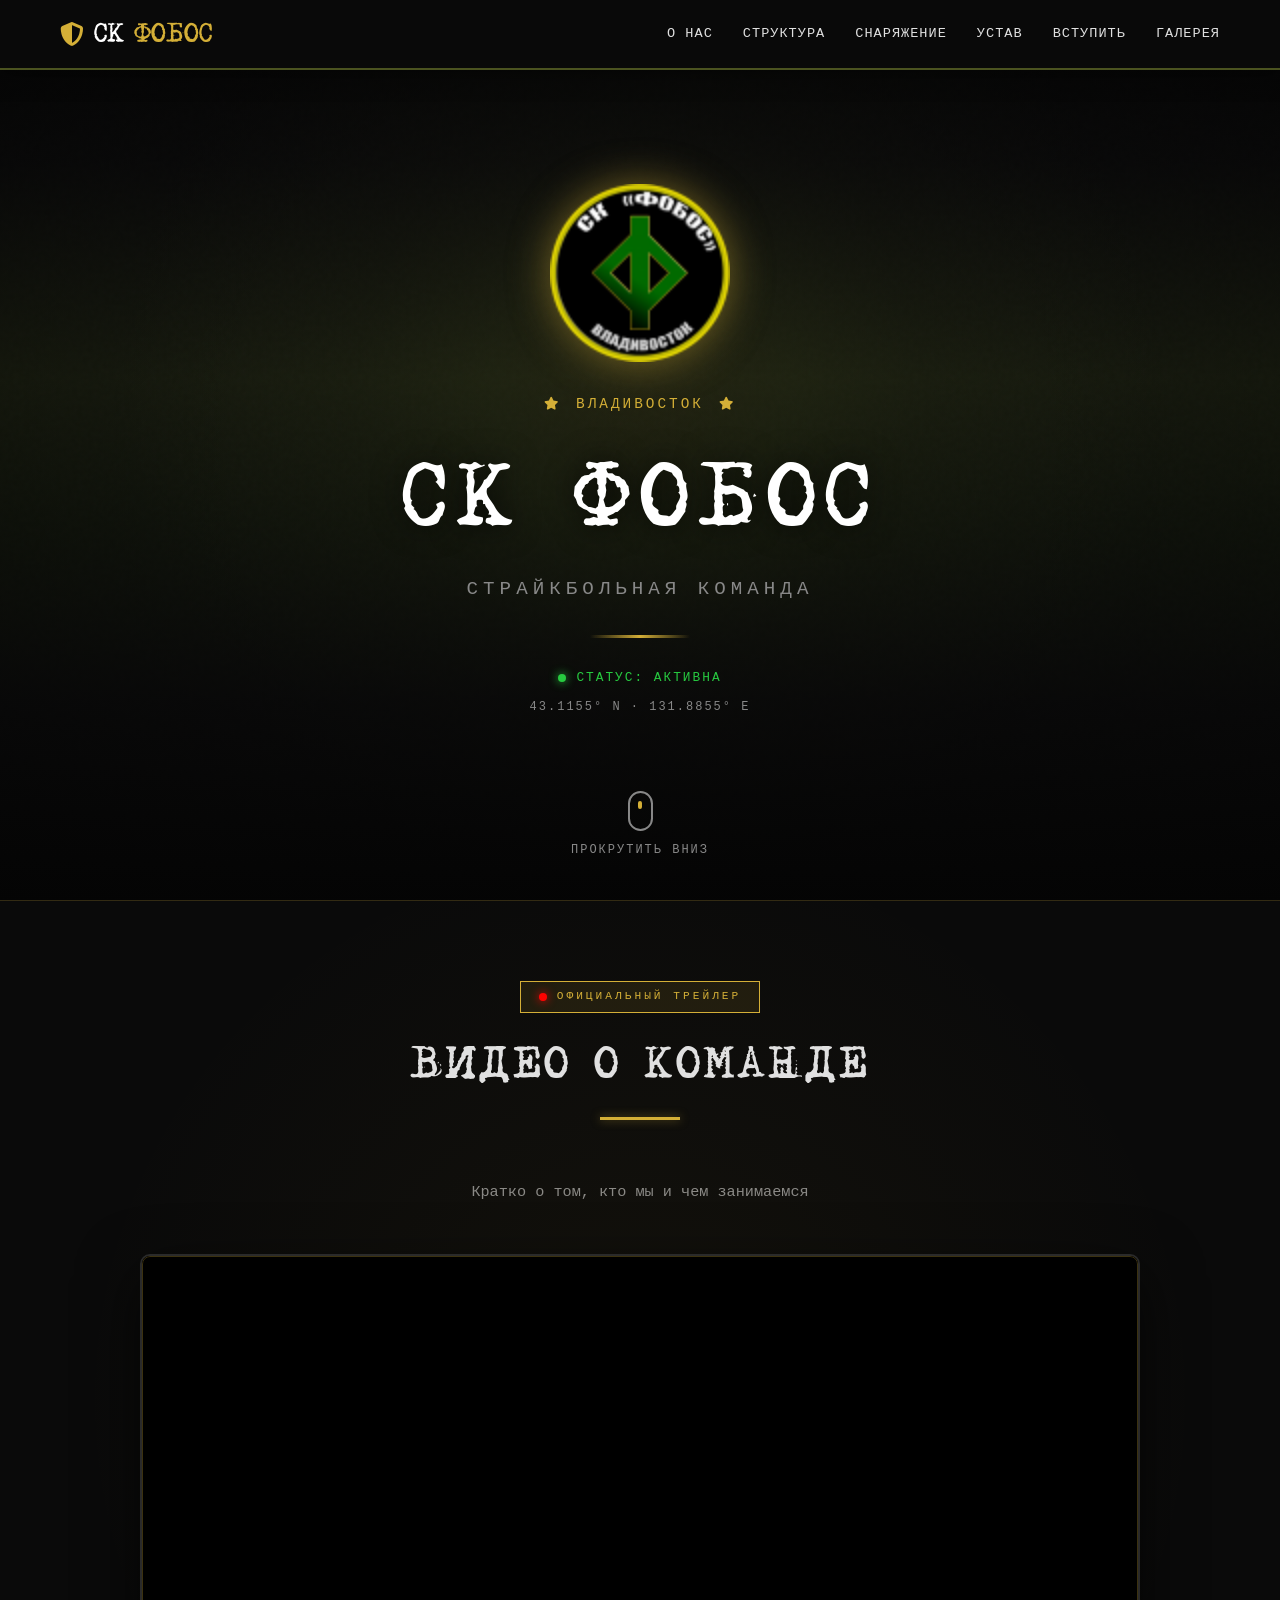
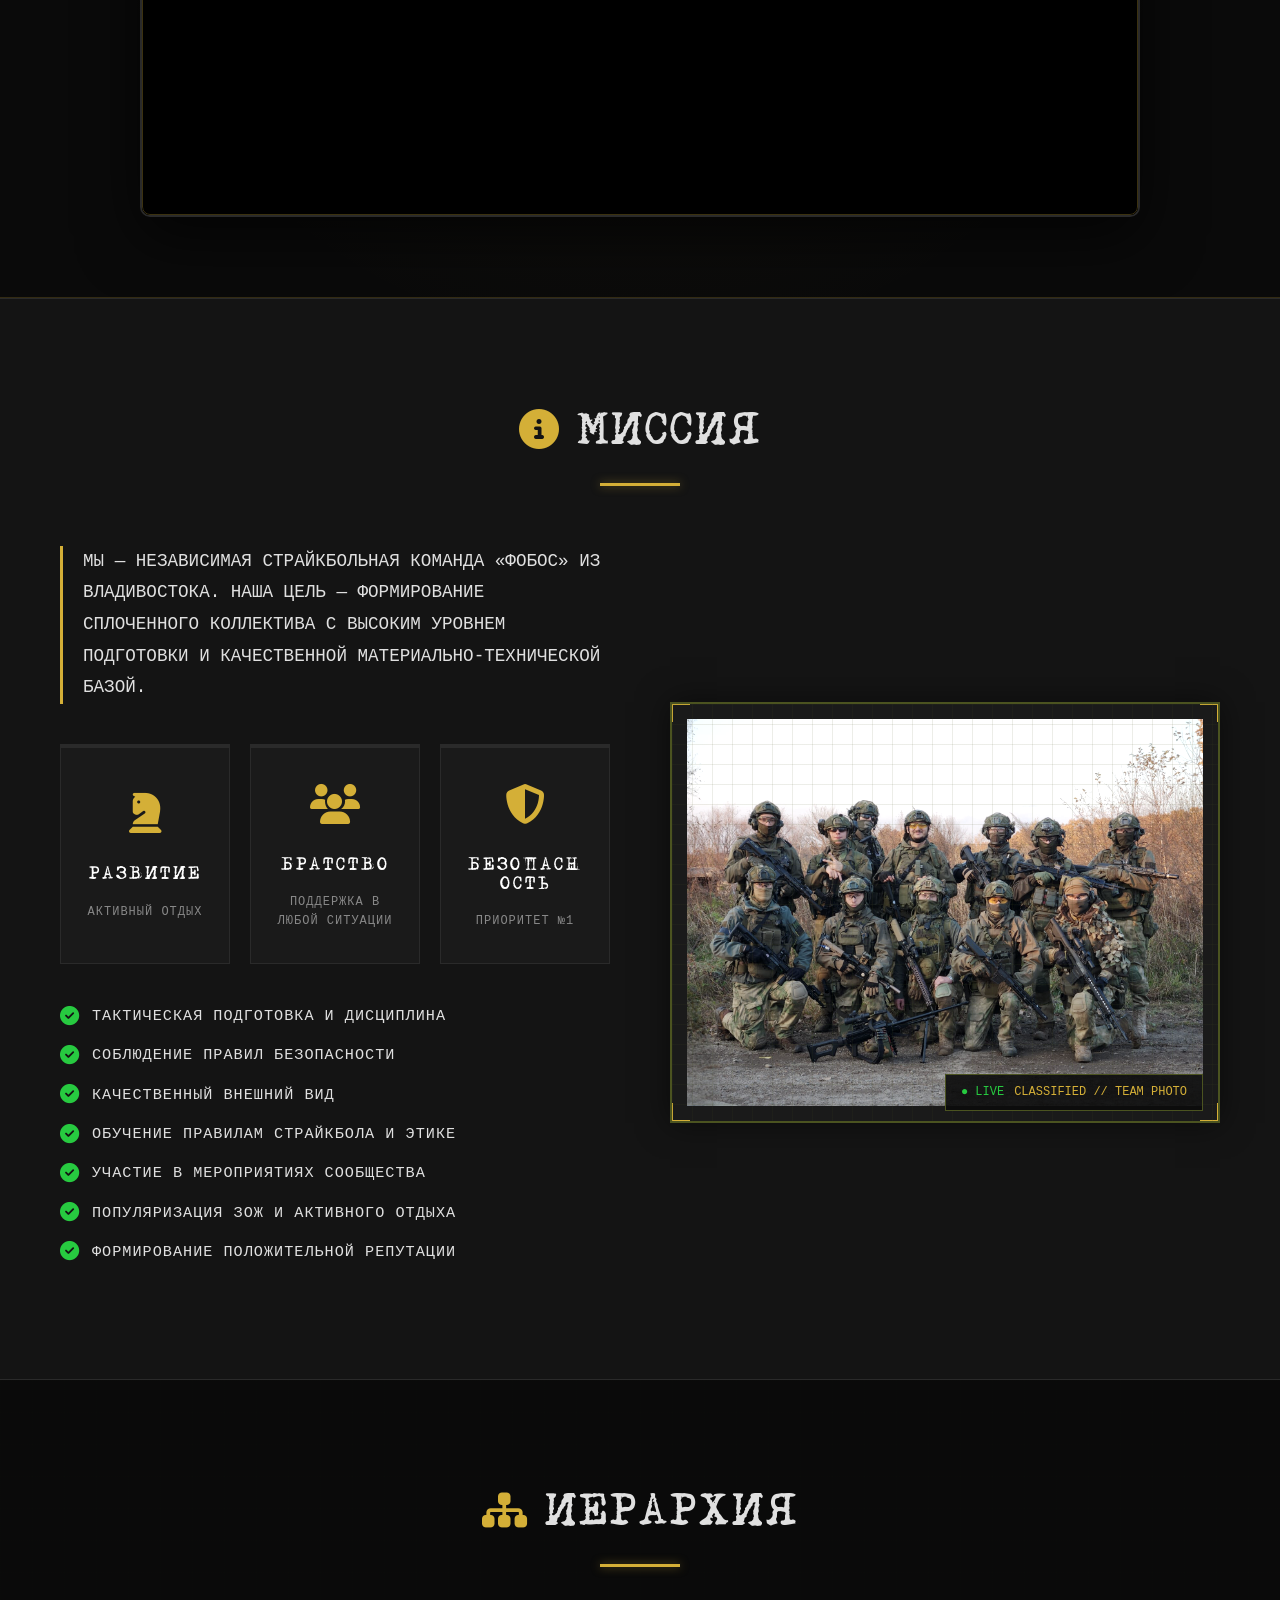
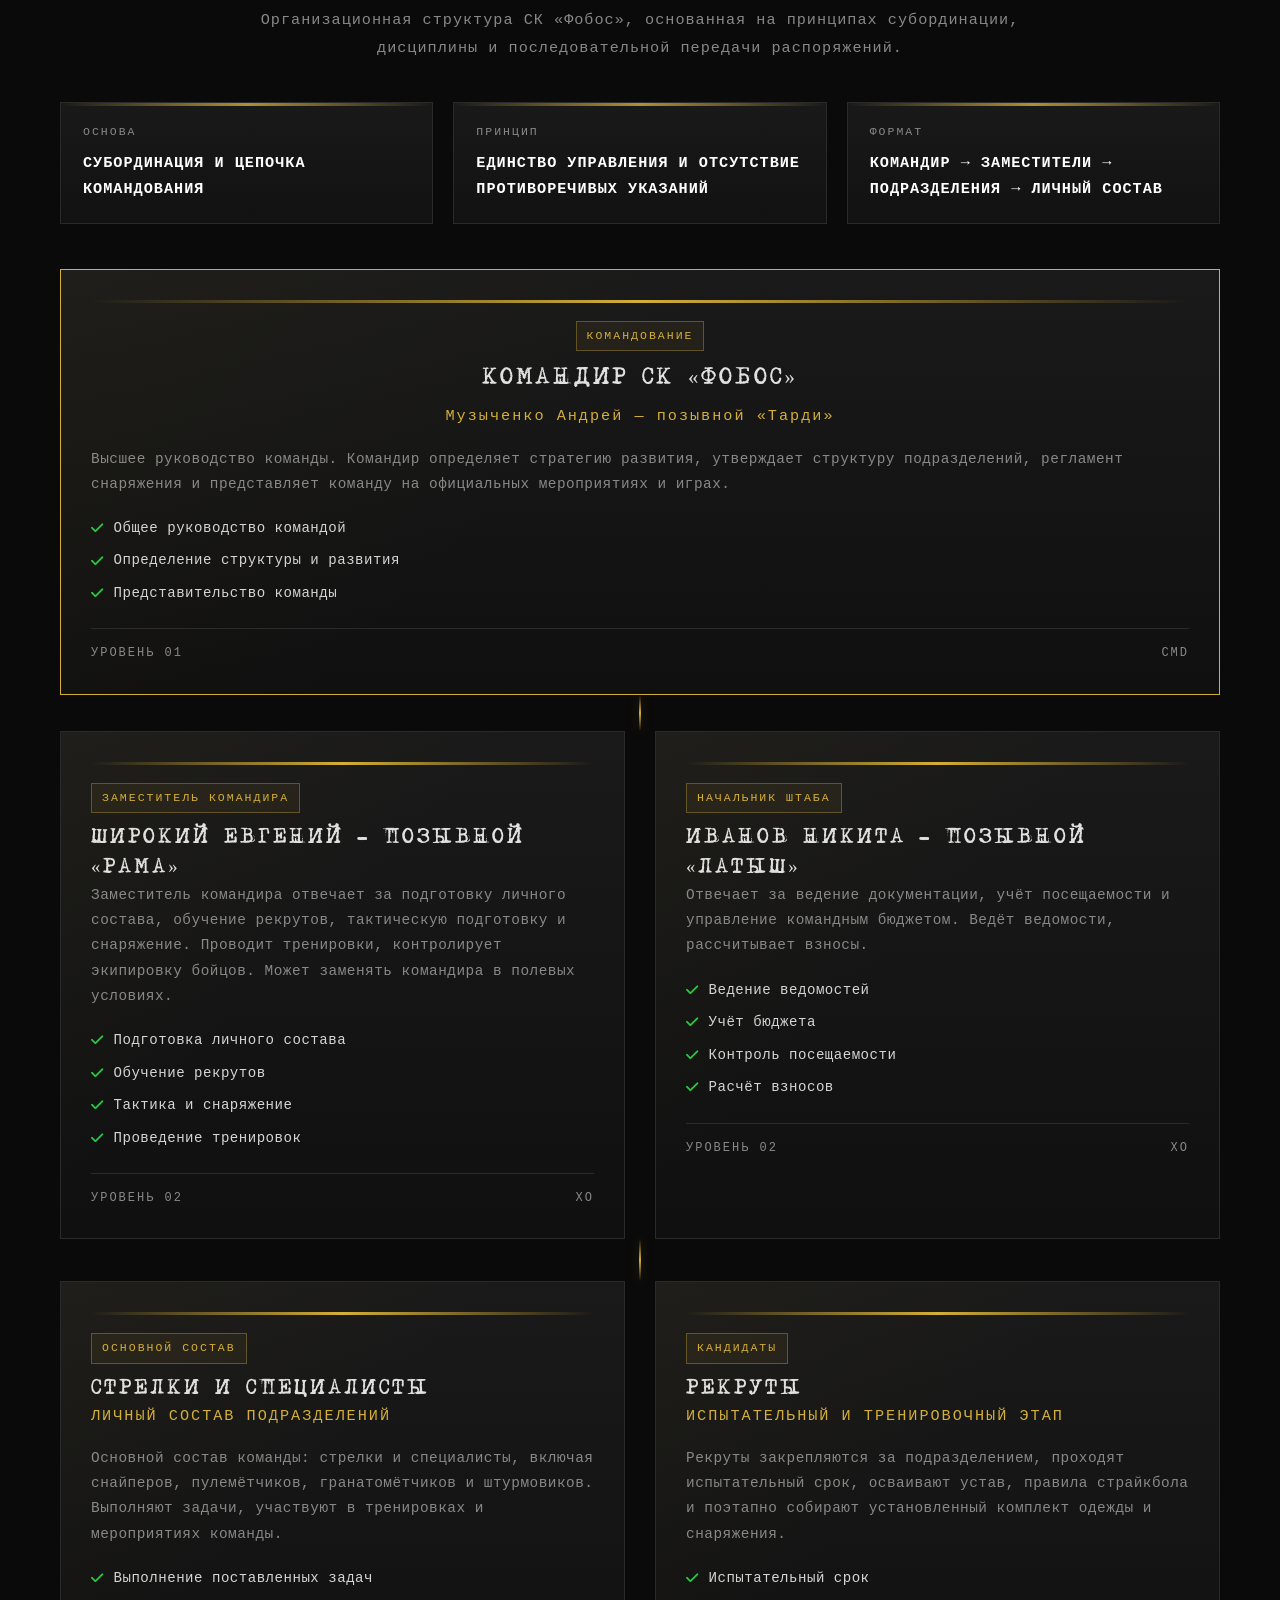
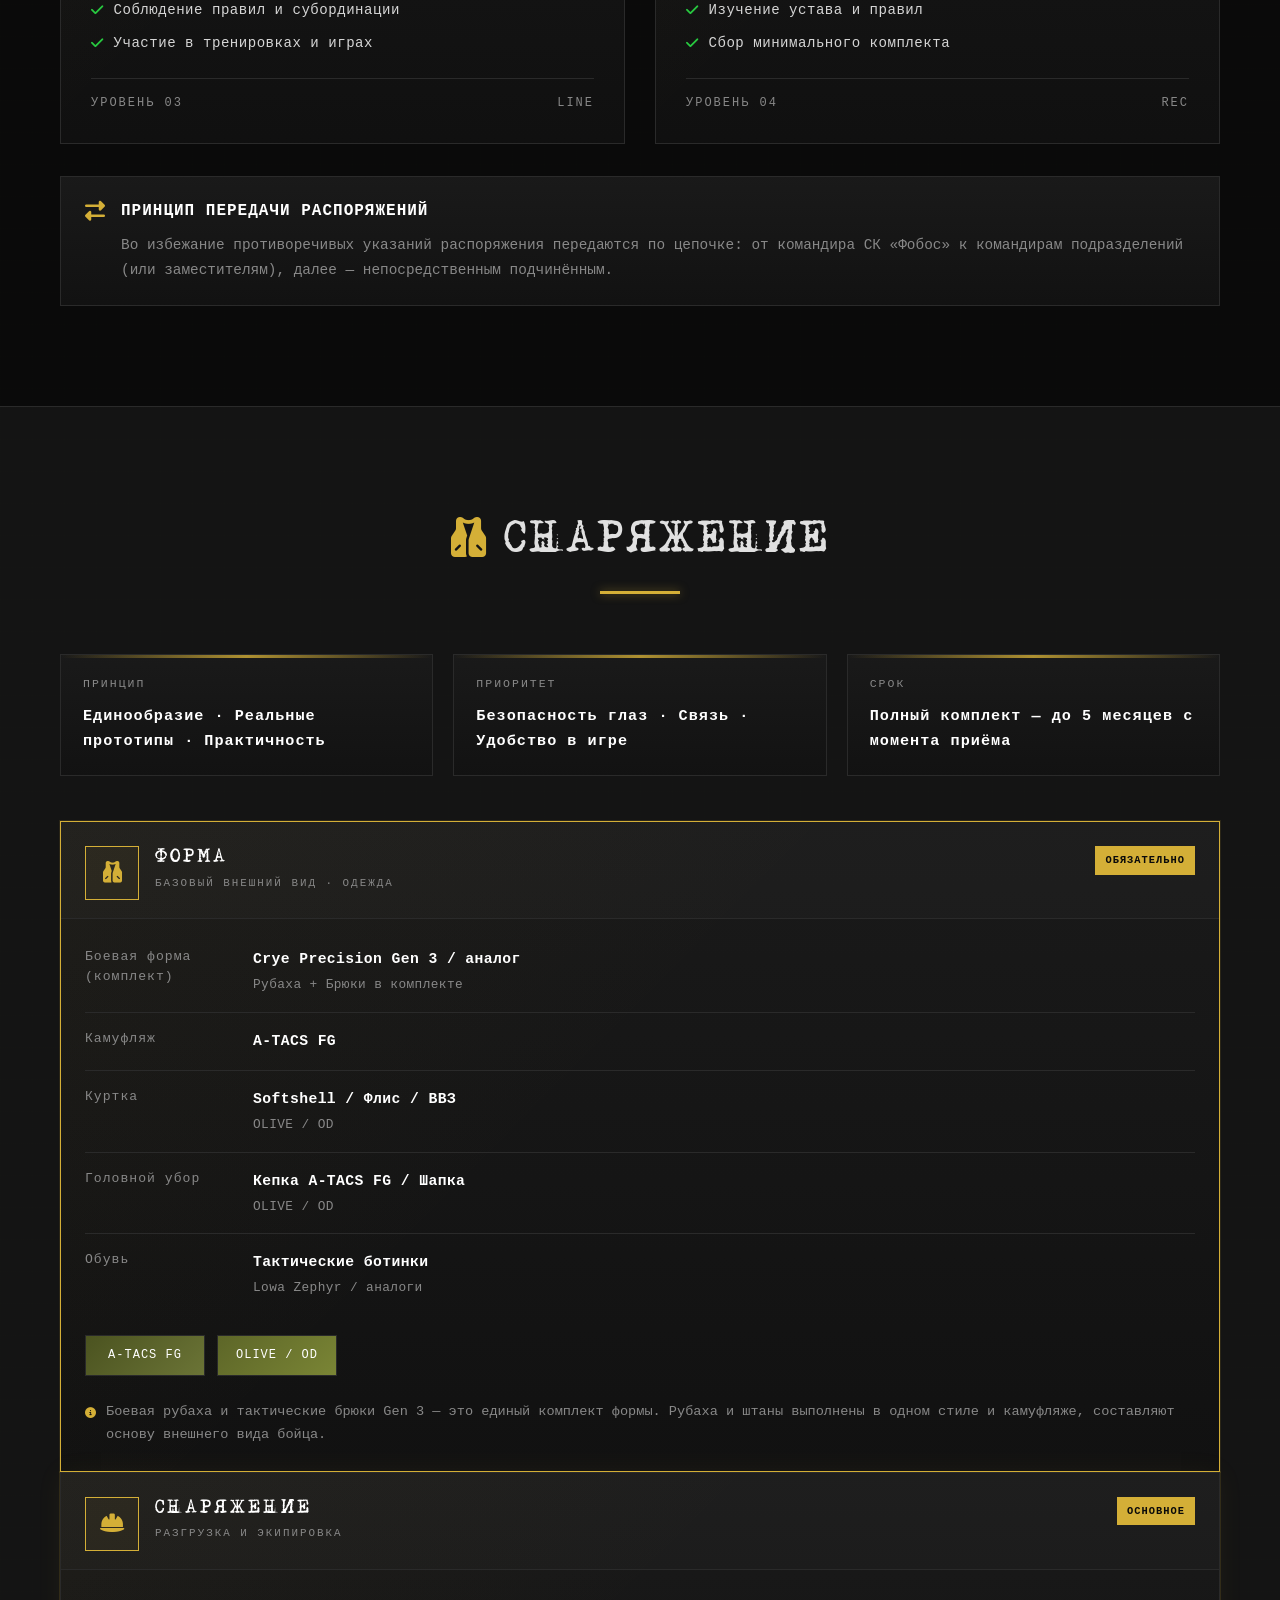
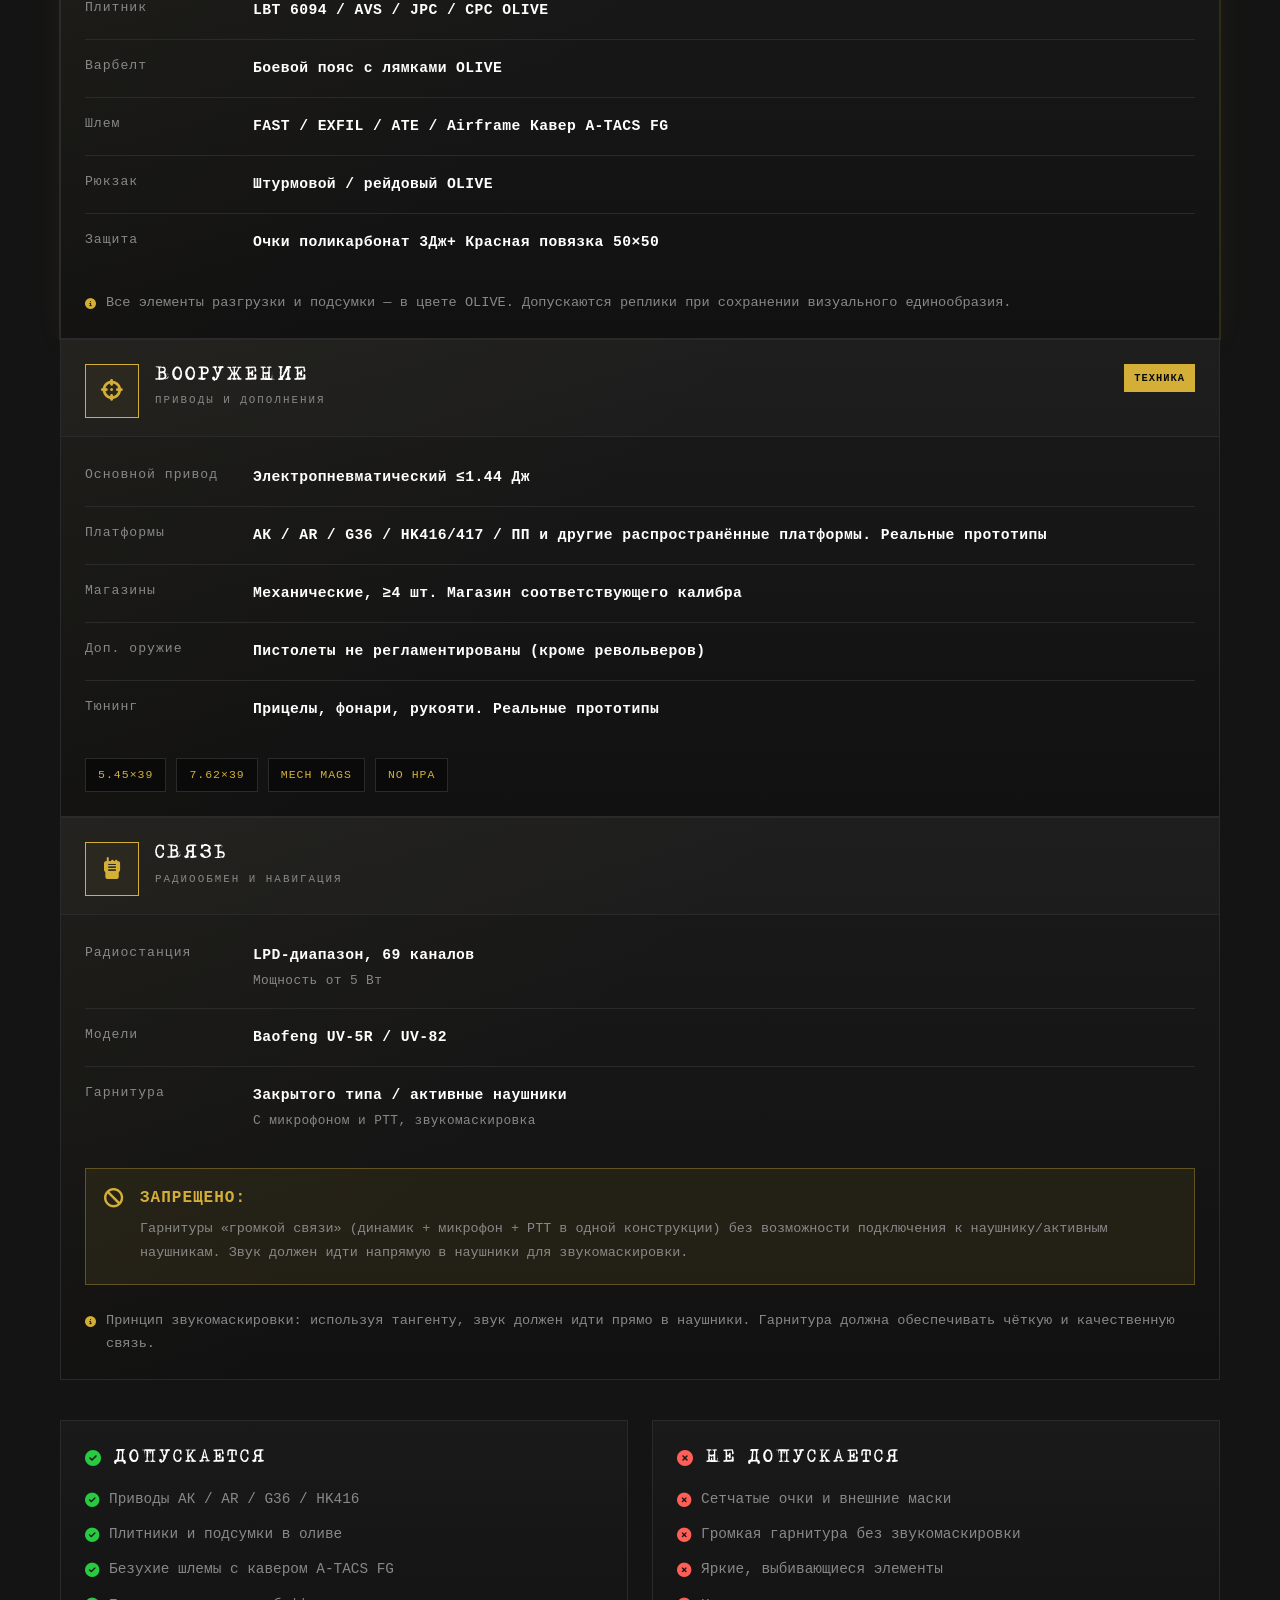
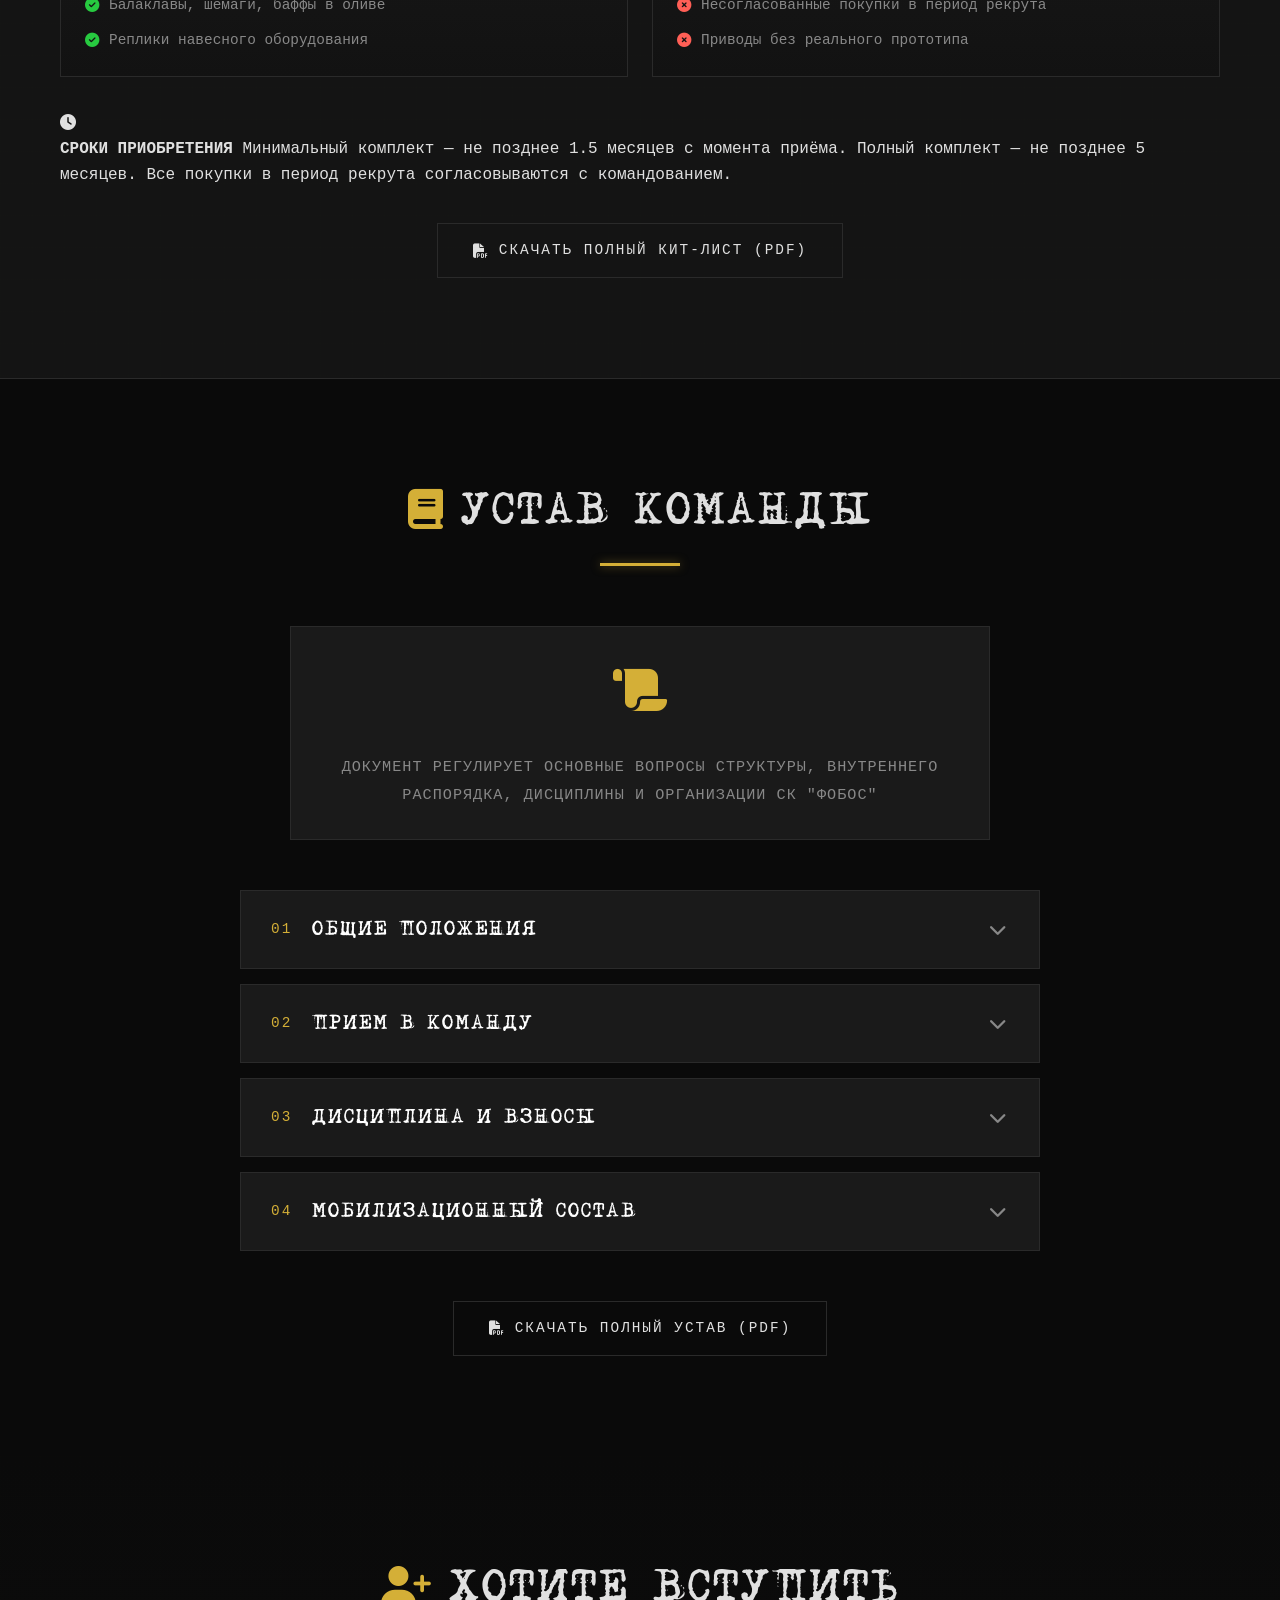
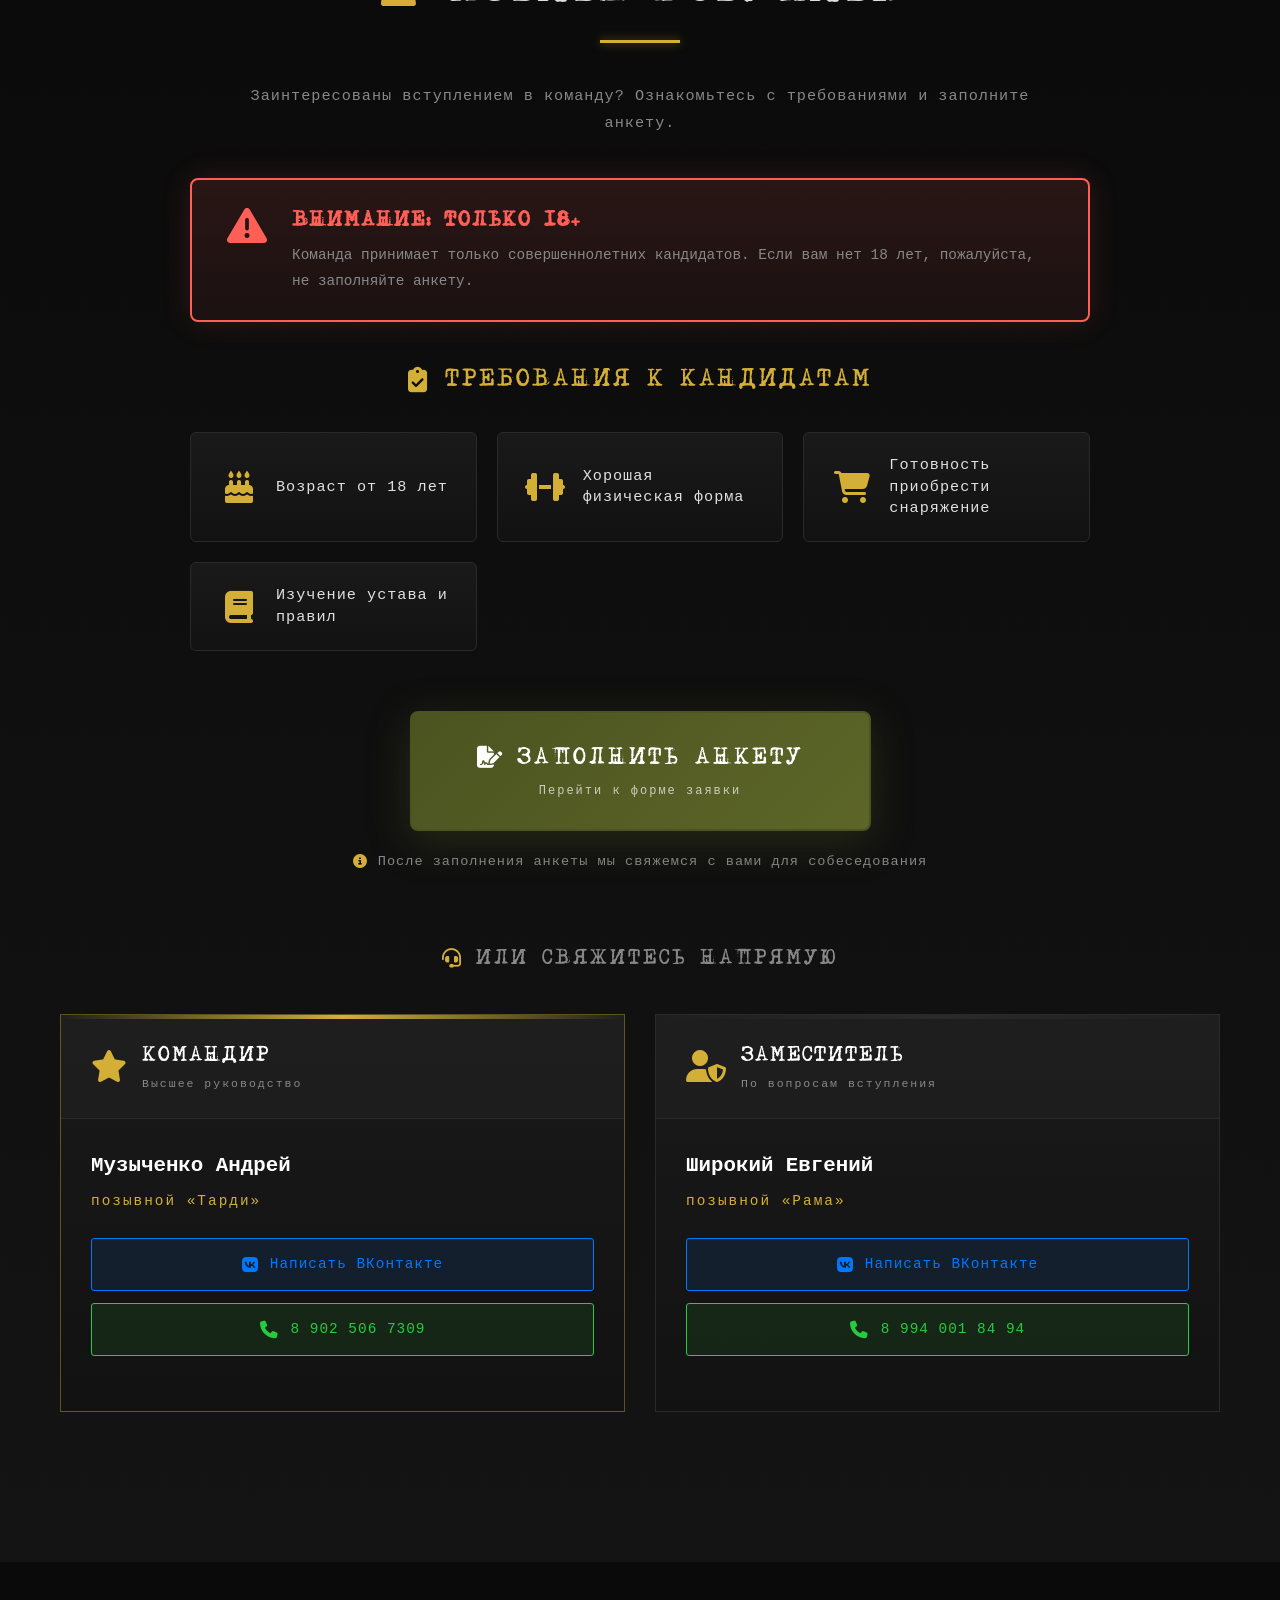
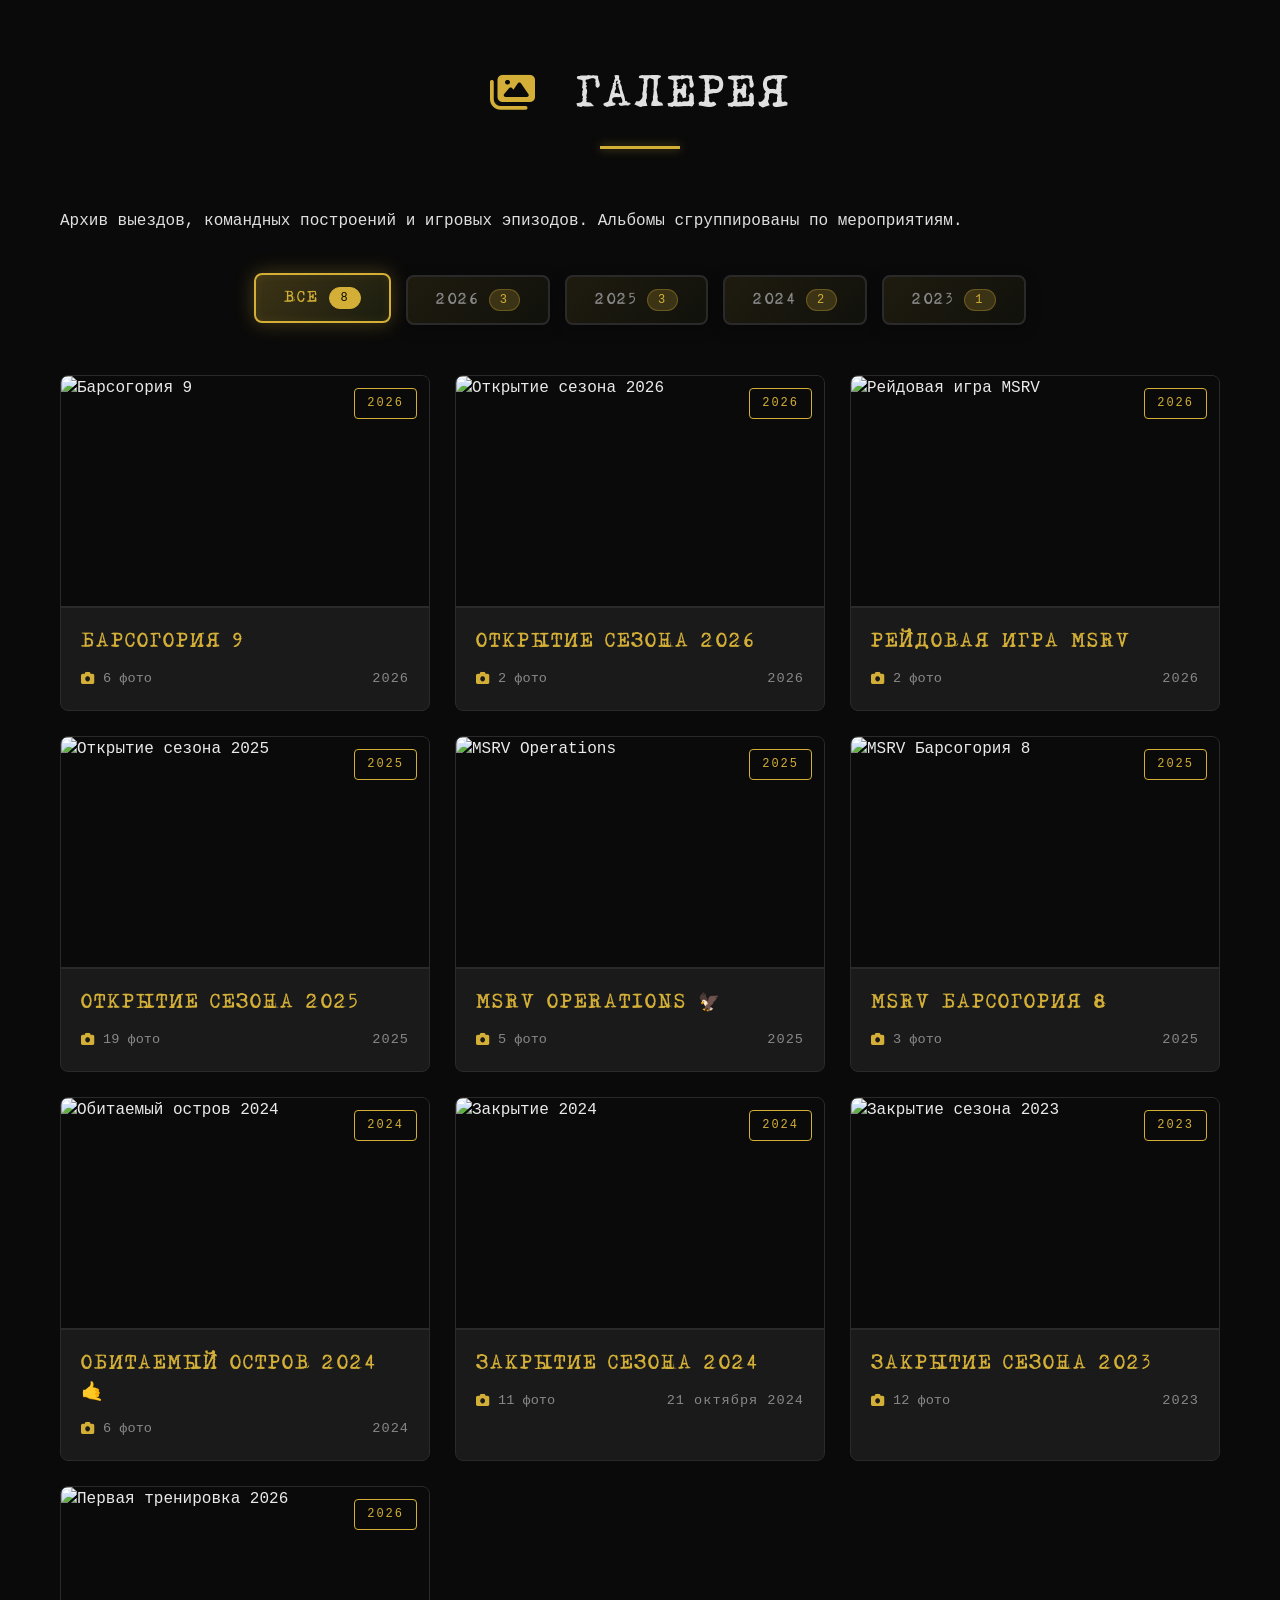
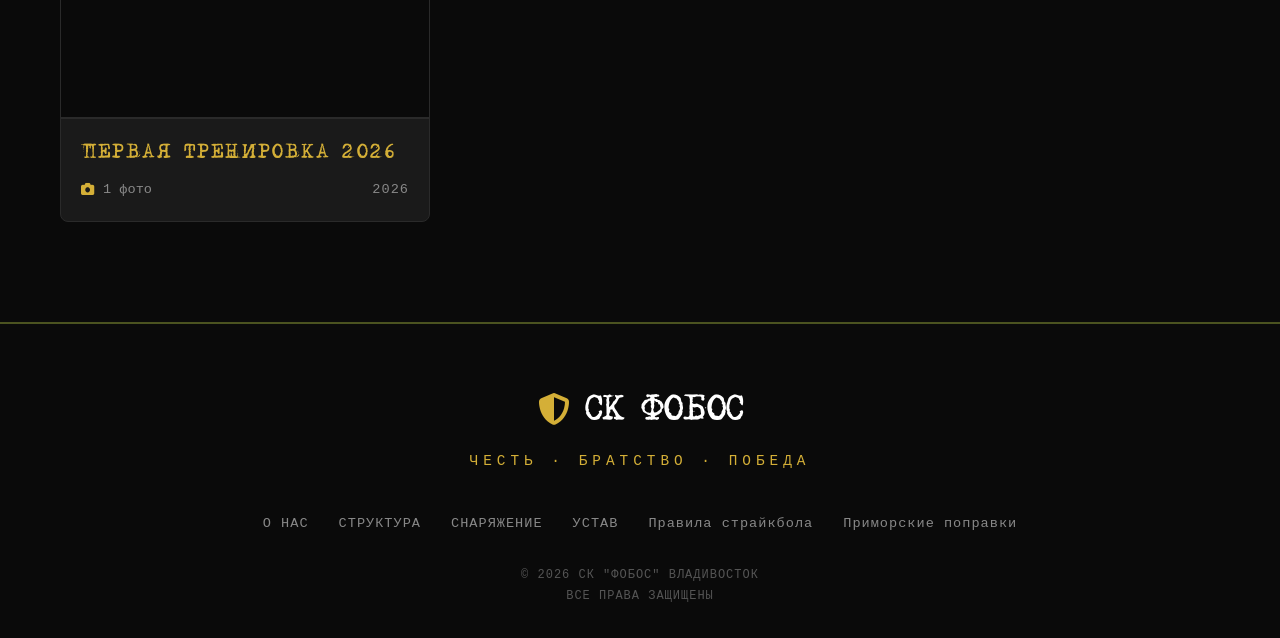
==== commit df9c783a: "Add files via upload" ====
--- a/index.html
+++ b/index.html
@@ -1,1173 +1,1154 @@
-<!DOCTYPE html>
-<html lang="ru">
-
-<head>
-    <meta charset="UTF-8">
-    <meta name="viewport" content="width=device-width, initial-scale=1.0">
-    <meta name="description" content="СК ФОБОС — независимая страйкбольная команда Владивостока. Тактическая подготовка, дисциплина, братство.">
-    <meta name="keywords" content="страйкбол, Владивосток, команда, тактика, экипировка, airsoft">
-    <meta name="author" content="СК ФОБОС">
-    <meta name="theme-color" content="#4B5320">
-
-    <meta property="og:title" content="СК ФОБОС | Владивосток">
-    <meta property="og:description" content="Независимая страйкбольная команда">
-    <meta property="og:image" content="img/og-image.jpg">
-    <meta property="og:url" content="https://uncledeni.github.io">
-    <meta property="og:type" content="website">
-
-    <link rel="icon" type="image/png" href="img/favicon.png">
-    <link rel="apple-touch-icon" href="img/apple-touch-icon.png">
-
-    <link rel="preload" href="fonts/dsmoster.ttf" as="font" type="font/ttf" crossorigin>
-    <link rel="preload" href="fonts/calculator.ttf" as="font" type="font/ttf" crossorigin>
-    <link rel="preload" href="style.css" as="style">
-    <link rel="preload" href="img/gerb.png" as="image">
-
-    <title>СК "ФОБОС" | Владивосток</title>
-    <link rel="stylesheet" href="style.css">
-    <link rel="icon" type="image/png" href="img/gerb.png">
-
-</head>
-
-<body>
-
-    <nav class="navbar">
-        <div class="container nav-container">
-            <div class="logo">
-                <i class="fas fa-shield-alt"></i> СК <span class="highlight">ФОБОС</span>
-            </div>
-            <ul class="nav-links">
-                <li><a href="#about">О НАС</a></li>
-
-                <li><a href="#structure">СТРУКТУРА</a></li>
-                <li><a href="#uniform">СНАРЯЖЕНИЕ</a></li>
-                <li><a href="#charter">УСТАВ</a></li>
-                <li><a href="#join">ВСТУПИТЬ</a></li>
-                <li><a href="#gallery">ГАЛЕРЕЯ</a></li>
-
-            </ul>
-            <div class="burger">
-                <div class="line1"></div>
-                <div class="line2"></div>
-                <div class="line3"></div>
-            </div>
-        </div>
-    </nav>
-
-    <section class="hero">
-        <div class="overlay"></div>
-        <div class="hero-content">
-            <div class="team-emblem">
-                <img src="img/gerb.png" alt="СК ФОБОС">
-                <div class="emblem-glow"></div>
-            </div>
-            <div class="hero-badge">
-                <i class="fas fa-star"></i>
-                <span>ВЛАДИВОСТОК</span>
-                <i class="fas fa-star"></i>
-            </div>
-            <h1 class="hero-title">СК ФОБОС</h1>
-            <p class="hero-subtitle">СТРАЙКБОЛЬНАЯ КОМАНДА</p>
-            <div class="hero-divider"></div>
-            <div class="team-status">
-                <span class="status-dot"></span>
-                <span>СТАТУС: АКТИВНА</span>
-            </div>
-            <div class="team-coords">
-                43.1155° N · 131.8855° E
-            </div>
-        </div>
-        <div class="scroll-indicator">
-            <div class="mouse">
-                <div class="wheel"></div>
-            </div>
-            <span>ПРОКРУТИТЬ ВНИЗ</span>
-        </div>
-    </section>
-
-    <section id="about" class="section dark-bg">
-        <div class="container">
-            <h2 class="section-title"><i class="fas fa-info-circle"></i>МИССИЯ</h2>
-
-            <div class="about-grid">
-                <div class="about-text">
-                    <p class="lead-text">
-                        МЫ — НЕЗАВИСИМАЯ СТРАЙКБОЛЬНАЯ КОМАНДА «ФОБОС» ИЗ ВЛАДИВОСТОКА. НАША ЦЕЛЬ — ФОРМИРОВАНИЕ СПЛОЧЕННОГО КОЛЛЕКТИВА С ВЫСОКИМ УРОВНЕМ ПОДГОТОВКИ И КАЧЕСТВЕННОЙ МАТЕРИАЛЬНО-ТЕХНИЧЕСКОЙ БАЗОЙ.
-                    </p>
-
-                    <div class="principles-grid">
-                        <div class="principle-card">
-                            <div class="principle-icon">
-                                <i class="fas fa-chess-knight"></i>
-                            </div>
-                            <h3>РАЗВИТИЕ</h3>
-                            <p>АКТИВНЫЙ ОТДЫХ</p>
-                        </div>
-                        <div class="principle-card">
-                            <div class="principle-icon">
-                                <i class="fas fa-users"></i>
-                            </div>
-                            <h3>БРАТСТВО</h3>
-                            <p>ПОДДЕРЖКА В ЛЮБОЙ СИТУАЦИИ</p>
-                        </div>
-                        <div class="principle-card">
-                            <div class="principle-icon">
-                                <i class="fas fa-shield-alt"></i>
-                            </div>
-                            <h3>БЕЗОПАСНОСТЬ</h3>
-                            <p>ПРИОРИТЕТ №1</p>
-                        </div>
-                    </div>
-
-                    <ul class="check-list">
-                        <li><i class="fas fa-check-circle"></i>ТАКТИЧЕСКАЯ ПОДГОТОВКА И ДИСЦИПЛИНА</li>
-                        <li><i class="fas fa-check-circle"></i>СОБЛЮДЕНИЕ ПРАВИЛ БЕЗОПАСНОСТИ</li>
-                        <li><i class="fas fa-check-circle"></i>КАЧЕСТВЕННЫЙ ВНЕШНИЙ ВИД</li>
-                        <li><i class="fas fa-check-circle"></i>ОБУЧЕНИЕ ПРАВИЛАМ СТРАЙКБОЛА И ЭТИКЕ</li>
-                        <li><i class="fas fa-check-circle"></i>УЧАСТИЕ В МЕРОПРИЯТИЯХ СООБЩЕСТВА</li>
-                        <li><i class="fas fa-check-circle"></i>ПОПУЛЯРИЗАЦИЯ ЗОЖ И АКТИВНОГО ОТДЫХА</li>
-                        <li><i class="fas fa-check-circle"></i>ФОРМИРОВАНИЕ ПОЛОЖИТЕЛЬНОЙ РЕПУТАЦИИ</li>
-                    </ul>
-                </div>
-
-                <div class="tactical-frame">
-                    <div class="frame-corner top-left"></div>
-                    <div class="frame-corner top-right"></div>
-                    <div class="frame-corner bottom-left"></div>
-                    <div class="frame-corner bottom-right"></div>
-                    <img src="img/team.jpg" alt="Команда ФОБОС">
-                    <div class="frame-overlay">
-                        <div class="overlay-grid"></div>
-                    </div>
-                    <div class="frame-label">
-                        <span class="label-status">● LIVE</span>
-                        <span>CLASSIFIED // TEAM PHOTO</span>
-                    </div>
-                </div>
-            </div>
-        </div>
-    </section>
-
-    <section id="structure" class="section structure-section">
-        <div class="container">
-            <div class="section-header-block">
-                <h2 class="section-title"><i class="fas fa-sitemap"></i>ИЕРАРХИЯ</h2>
-                <p class="section-subtitle">
-                    Организационная структура СК «Фобос», основанная на принципах субординации, дисциплины и последовательной передачи распоряжений.
-                </p>
-            </div>
-
-            <div class="command-overview">
-                <div class="overview-card">
-                    <span class="overview-label">ОСНОВА</span>
-                    <strong>СУБОРДИНАЦИЯ И ЦЕПОЧКА КОМАНДОВАНИЯ</strong>
-                </div>
-                <div class="overview-card">
-                    <span class="overview-label">ПРИНЦИП</span>
-                    <strong>ЕДИНСТВО УПРАВЛЕНИЯ И ОТСУТСТВИЕ ПРОТИВОРЕЧИВЫХ УКАЗАНИЙ</strong>
-                </div>
-                <div class="overview-card">
-                    <span class="overview-label">ФОРМАТ</span>
-                    <strong>КОМАНДИР → ЗАМЕСТИТЕЛИ → ПОДРАЗДЕЛЕНИЯ → ЛИЧНЫЙ СОСТАВ</strong>
-                </div>
-            </div>
-
-            <div class="chain-of-command">
-                <div class="rank-level level-1">
-                    <div class="tactical-card rank-card commander">
-                        <div class="rank-card-topline"></div>
-                        <div class="rank-type">КОМАНДОВАНИЕ</div>
-                        <h3>КОМАНДИР СК «ФОБОС»</h3>
-                        <div class="rank-name">Музыченко Андрей — позывной «Тарди»</div>
-                        <p class="rank-desc">
-                            Высшее руководство команды. Командир определяет стратегию развития, утверждает структуру подразделений, регламент снаряжения и представляет команду на официальных мероприятиях и играх.
-                        </p>
-                        <ul class="rank-duties">
-                            <li><i class="fas fa-check"></i> Общее руководство командой</li>
-                            <li><i class="fas fa-check"></i> Определение структуры и развития</li>
-                            <li><i class="fas fa-check"></i> Представительство команды</li>
-                        </ul>
-                        <div class="rank-footer">
-                            <span>УРОВЕНЬ 01</span>
-                            <span>CMD</span>
-                        </div>
-                    </div>
-                </div>
-
-                <div class="chain-line-vertical top"></div>
-
-                <div class="rank-level level-2">
-                    <div class="tactical-card">
-                        <div class="rank-card-topline"></div>
-                        <div class="rank-type">ЗАМЕСТИТЕЛЬ КОМАНДИРА</div>
-                        <h3>Широкий Евгений — позывной «Рама»</h3>
-                        <p class="rank-desc">
-                            Заместитель командира отвечает за подготовку личного состава, обучение рекрутов, тактическую подготовку и снаряжение. Проводит тренировки, контролирует экипировку бойцов. Может заменять командира в полевых условиях.
-                        </p>
-                        <ul class="rank-duties">
-                            <li><i class="fas fa-check"></i> Подготовка личного состава</li>
-                            <li><i class="fas fa-check"></i> Обучение рекрутов</li>
-                            <li><i class="fas fa-check"></i> Тактика и снаряжение</li>
-                            <li><i class="fas fa-check"></i> Проведение тренировок</li>
-                        </ul>
-                        <div class="rank-footer">
-                            <span>УРОВЕНЬ 02</span>
-                            <span>XO</span>
-                        </div>
-                    </div>
-
-                    <div class="tactical-card">
-                        <div class="rank-card-topline"></div>
-                        <div class="rank-type">НАЧАЛЬНИК ШТАБА</div>
-                        <h3>Иванов Никита — позывной «Латыш»</h3>
-                        <p class="rank-desc">
-                            Отвечает за ведение документации, учёт посещаемости и управление командным бюджетом. Ведёт ведомости, рассчитывает взносы.
-                        </p>
-                        <ul class="rank-duties">
-                            <li><i class="fas fa-check"></i> Ведение ведомостей</li>
-                            <li><i class="fas fa-check"></i> Учёт бюджета</li>
-                            <li><i class="fas fa-check"></i> Контроль посещаемости</li>
-                            <li><i class="fas fa-check"></i> Расчёт взносов</li>
-                        </ul>
-                        <div class="rank-footer">
-                            <span>УРОВЕНЬ 02</span>
-                            <span>XO</span>
-                        </div>
-                    </div>
-                </div>
-
-                <div class="chain-line-vertical middle"></div>
-
-                <div class="rank-level level-3">
-                    <div class="tactical-card">
-                        <div class="rank-card-topline"></div>
-                        <div class="rank-type">ОСНОВНОЙ СОСТАВ</div>
-                        <h3>СТРЕЛКИ И СПЕЦИАЛИСТЫ</h3>
-                        <div class="rank-name">ЛИЧНЫЙ СОСТАВ ПОДРАЗДЕЛЕНИЙ</div>
-                        <p class="rank-desc">
-                            Основной состав команды: стрелки и специалисты, включая снайперов, пулемётчиков, гранатомётчиков и штурмовиков. Выполняют задачи, участвуют в тренировках и мероприятиях команды.
-                        </p>
-                        <ul class="rank-duties">
-                            <li><i class="fas fa-check"></i> Выполнение поставленных задач</li>
-                            <li><i class="fas fa-check"></i> Соблюдение правил и субординации</li>
-                            <li><i class="fas fa-check"></i> Участие в тренировках и играх</li>
-                        </ul>
-                        <div class="rank-footer">
-                            <span>УРОВЕНЬ 03</span>
-                            <span>LINE</span>
-                        </div>
-                    </div>
-
-                    <div class="tactical-card">
-                        <div class="rank-card-topline"></div>
-                        <div class="rank-type">КАНДИДАТЫ</div>
-                        <h3>РЕКРУТЫ</h3>
-                        <div class="rank-name">ИСПЫТАТЕЛЬНЫЙ И ТРЕНИРОВОЧНЫЙ ЭТАП</div>
-                        <p class="rank-desc">
-                            Рекруты закрепляются за подразделением, проходят испытательный срок, осваивают устав, правила страйкбола и поэтапно собирают установленный комплект одежды и снаряжения.
-                        </p>
-                        <ul class="rank-duties">
-                            <li><i class="fas fa-check"></i> Испытательный срок</li>
-                            <li><i class="fas fa-check"></i> Изучение устава и правил</li>
-                            <li><i class="fas fa-check"></i> Сбор минимального комплекта</li>
-                        </ul>
-                        <div class="rank-footer">
-                            <span>УРОВЕНЬ 04</span>
-                            <span>REC</span>
-                        </div>
-                    </div>
-                </div>
-            </div>
-
-            <div class="structure-note-block">
-                <div class="structure-note">
-                    <i class="fas fa-exchange-alt"></i>
-                    <div>
-                        <strong>ПРИНЦИП ПЕРЕДАЧИ РАСПОРЯЖЕНИЙ</strong>
-                        <p>Во избежание противоречивых указаний распоряжения передаются по цепочке: от командира СК «Фобос» к командирам подразделений (или заместителям), далее — непосредственным подчинённым.</p>
-                    </div>
-                </div>
-            </div>
-        </div>
-    </section>
-
-    <section id="uniform" class="section uniform-section dark-bg">
-        <div class="container">
-            <div class="section-header-block">
-                <h2 class="section-title"><i class="fas fa-vest"></i>СНАРЯЖЕНИЕ</h2>
-            </div>
-
-            <div class="uniform-intel-bar">
-                <div class="intel-item">
-                    <span class="intel-label">ПРИНЦИП</span>
-                    <strong>Единообразие · Реальные прототипы · Практичность</strong>
-                </div>
-                <div class="intel-item">
-                    <span class="intel-label">ПРИОРИТЕТ</span>
-                    <strong>Безопасность глаз · Связь · Удобство в игре</strong>
-                </div>
-                <div class="intel-item">
-                    <span class="intel-label">СРОК</span>
-                    <strong>Полный комплект — до 5 месяцев с момента приёма</strong>
-                </div>
-            </div>
-
-            <div class="upgraded-uniform-grid">
-                <div class="uniform-panel featured">
-                    <div class="uniform-panel-header">
-                        <div class="uniform-panel-icon">
-                            <i class="fas fa-vest"></i>
-                        </div>
-                        <div>
-                            <h3>ФОРМА</h3>
-                            <span class="uniform-panel-subtitle">БАЗОВЫЙ ВНЕШНИЙ ВИД · ОДЕЖДА</span>
-                        </div>
-                        <span class="uniform-critical-badge">ОБЯЗАТЕЛЬНО</span>
-                    </div>
-
-                    <ul class="uniform-specs">
-                        <li>
-                            <span class="spec-label">Боевая форма (комплект)</span>
-                            <span class="spec-value">
-                                Crye Precision Gen 3 / аналог
-                                <small>Рубаха + Брюки в комплекте</small>
-                            </span>
-                        </li>
-                        <li>
-                            <span class="spec-label">Камуфляж</span>
-                            <span class="spec-value">A-TACS FG</span>
-                        </li>
-                        <li>
-                            <span class="spec-label">Куртка</span>
-                            <span class="spec-value">
-                                Softshell / Флис / ВВЗ
-                                <small>OLIVE / OD</small>
-                            </span>
-                        </li>
-                        <li>
-                            <span class="spec-label">Головной убор</span>
-                            <span class="spec-value">
-                                Кепка A-TACS FG / Шапка
-                                <small>OLIVE / OD</small>
-                            </span>
-                        </li>
-                        <li>
-                            <span class="spec-label">Обувь</span>
-                            <span class="spec-value">
-                                Тактические ботинки
-                                <small>Lowa Zephyr / аналоги</small>
-                            </span>
-                        </li>
-                    </ul>
-
-                    <div class="uniform-color-row">
-                        <div class="color-chip atacs">A-TACS FG</div>
-                        <div class="color-chip olive">OLIVE / OD</div>
-                    </div>
-
-                    <div class="uniform-note">
-                        <i class="fas fa-info-circle"></i>
-                        <span>Боевая рубаха и тактические брюки Gen 3 — это единый комплект формы. Рубаха и штаны выполнены в одном стиле и камуфляже, составляют основу внешнего вида бойца.</span>
-                    </div>
-                </div>
-
-                <div class="uniform-panel">
-                    <div class="uniform-panel-header">
-                        <div class="uniform-panel-icon">
-                            <i class="fas fa-hard-hat"></i>
-                        </div>
-                        <div>
-                            <h3>СНАРЯЖЕНИЕ</h3>
-                            <span class="uniform-panel-subtitle">РАЗГРУЗКА И ЭКИПИРОВКА</span>
-                        </div>
-                        <span class="uniform-critical-badge">ОСНОВНОЕ</span>
-                    </div>
-
-                    <ul class="uniform-specs">
-                        <li>
-                            <span class="spec-label">Плитник</span>
-                            <span class="spec-value">LBT 6094 / AVS / JPC / CPC OLIVE</span>
-                        </li>
-                        <li>
-                            <span class="spec-label">Варбелт</span>
-                            <span class="spec-value">Боевой пояс с лямками OLIVE</span>
-                        </li>
-                        <li>
-                            <span class="spec-label">Шлем</span>
-                            <span class="spec-value">FAST / EXFIL / ATE / Airframe Кавер A-TACS FG</span>
-                        </li>
-                        <li>
-                            <span class="spec-label">Рюкзак</span>
-                            <span class="spec-value">Штурмовой / рейдовый OLIVE</span>
-                        </li>
-                        <li>
-                            <span class="spec-label">Защита</span>
-                            <span class="spec-value">Очки поликарбонат 3Дж+ Красная повязка 50×50</span>
-                        </li>
-                    </ul>
-
-                    <div class="uniform-note">
-                        <i class="fas fa-info-circle"></i>
-                        <span>Все элементы разгрузки и подсумки — в цвете OLIVE. Допускаются реплики при сохранении визуального единообразия.</span>
-                    </div>
-                </div>
-
-                <div class="uniform-panel">
-                    <div class="uniform-panel-header">
-                        <div class="uniform-panel-icon">
-                            <i class="fas fa-crosshairs"></i>
-                        </div>
-                        <div>
-                            <h3>ВООРУЖЕНИЕ</h3>
-                            <span class="uniform-panel-subtitle">ПРИВОДЫ И ДОПОЛНЕНИЯ</span>
-                        </div>
-                        <span class="uniform-critical-badge">ТЕХНИКА</span>
-                    </div>
-
-                    <ul class="uniform-specs">
-                        <li>
-                            <span class="spec-label">Основной привод</span>
-                            <span class="spec-value">Электропневматический ≤1.44 Дж</span>
-                        </li>
-                        <li>
-                            <span class="spec-label">Платформы</span>
-                            <span class="spec-value">АК / AR / G36 / HK416/417 / ПП и другие распространённые платформы. Реальные прототипы</span>
-                        </li>
-                        <li>
-                            <span class="spec-label">Магазины</span>
-                            <span class="spec-value">Механические, ≥4 шт. Магазин соответствующего калибра</span>
-                        </li>
-                        <li>
-                            <span class="spec-label">Доп. оружие</span>
-                            <span class="spec-value">Пистолеты не регламентированы (кроме револьверов)</span>
-                        </li>
-                        <li>
-                            <span class="spec-label">Тюнинг</span>
-                            <span class="spec-value">Прицелы, фонари, рукояти. Реальные прототипы</span>
-                        </li>
-                    </ul>
-
-                    <div class="weapon-tech-bar">
-                        <span>5.45×39</span>
-                        <span>7.62×39</span>
-                        <span>MECH MAGS</span>
-                        <span>NO HPA</span>
-                    </div>
-                </div>
-
-                <div class="uniform-panel">
-                    <div class="uniform-panel-header">
-                        <div class="uniform-panel-icon">
-                            <i class="fa-solid fa-walkie-talkie"></i>
-                        </div>
-                        <div>
-                            <h3>СВЯЗЬ</h3>
-                            <span class="uniform-panel-subtitle">РАДИООБМЕН И НАВИГАЦИЯ</span>
-                        </div>
-                    </div>
-
-                    <ul class="uniform-specs">
-                        <li>
-                            <span class="spec-label">Радиостанция</span>
-                            <span class="spec-value">
-                LPD-диапазон, 69 каналов
-                <small>Мощность от 5 Вт</small>
-            </span>
-                        </li>
-                        <li>
-                            <span class="spec-label">Модели</span>
-                            <span class="spec-value">Baofeng UV-5R / UV-82</span>
-                        </li>
-                        <li>
-                            <span class="spec-label">Гарнитура</span>
-                            <span class="spec-value">
-                Закрытого типа / активные наушники
-                <small>С микрофоном и PTT, звукомаскировка</small>
-            </span>
-                        </li>
-                    </ul>
-
-                    <div class="uniform-warning-box">
-                        <i class="fas fa-ban"></i>
-                        <div>
-                            <strong>ЗАПРЕЩЕНО:</strong>
-                            <p>Гарнитуры «громкой связи» (динамик + микрофон + PTT в одной конструкции) без возможности подключения к наушнику/активным наушникам. Звук должен идти напрямую в наушники для звукомаскировки.</p>
-                        </div>
-                    </div>
-
-                    <div class="uniform-note">
-                        <i class="fas fa-info-circle"></i>
-                        <span>Принцип звукомаскировки: используя тангенту, звук должен идти прямо в наушники. Гарнитура должна обеспечивать чёткую и качественную связь.</span>
-                    </div>
-                </div>
-
-                <div class="uniform-checklist-block">
-                    <div class="uniform-checklist-card">
-                        <h3><i class="fas fa-check-circle"></i>ДОПУСКАЕТСЯ</h3>
-                        <ul>
-                            <li><i class="fas fa-check-circle"></i>Приводы АК / AR / G36 / HK416</li>
-                            <li><i class="fas fa-check-circle"></i>Плитники и подсумки в оливе</li>
-                            <li><i class="fas fa-check-circle"></i>Безухие шлемы с кавером A-TACS FG</li>
-                            <li><i class="fas fa-check-circle"></i>Балаклавы, шемаги, баффы в оливе</li>
-                            <li><i class="fas fa-check-circle"></i>Реплики навесного оборудования</li>
-                        </ul>
-                    </div>
-
-                    <div class="uniform-checklist-card">
-                        <h3><i class="fas fa-times-circle"></i>НЕ ДОПУСКАЕТСЯ</h3>
-                        <ul>
-                            <li><i class="fas fa-times-circle"></i>Сетчатые очки и внешние маски</li>
-                            <li><i class="fas fa-times-circle"></i>Громкая гарнитура без звукомаскировки</li>
-                            <li><i class="fas fa-times-circle"></i>Яркие, выбивающиеся элементы</li>
-                            <li><i class="fas fa-times-circle"></i>Несогласованные покупки в период рекрута</li>
-                            <li><i class="fas fa-times-circle"></i>Приводы без реального прототипа</li>
-                        </ul>
-                    </div>
-                </div>
-
-                <div class="alert-box upgraded-alert-box">
-                    <i class="fas fa-clock"></i>
-                    <div class="alert-content">
-                        <strong>СРОКИ ПРИОБРЕТЕНИЯ</strong>
-                        <span>Минимальный комплект — не позднее 1.5 месяцев с момента приёма. Полный комплект — не позднее 5 месяцев. Все покупки в период рекрута согласовываются с командованием.</span>
-                    </div>
-                </div>
-
-                <div class="charter-download">
-                    <a href="files/Spisok_ispolzuemogo_snaryazhenia.pdf" class="btn-download" download>
-                        <i class="fas fa-file-pdf"></i> СКАЧАТЬ ПОЛНЫЙ КИТ-ЛИСТ (PDF)
-                    </a>
-                </div>
-            </div>
-    </section>
-
-    <section id="charter" class="section">
-        <div class="container">
-            <h2 class="section-title"><i class="fas fa-book"></i>УСТАВ КОМАНДЫ</h2>
-
-            <div class="charter-intro">
-                <div class="intro-badge">
-                    <i class="fas fa-scroll"></i>
-                </div>
-                <p>
-                    ДОКУМЕНТ РЕГУЛИРУЕТ ОСНОВНЫЕ ВОПРОСЫ СТРУКТУРЫ, ВНУТРЕННЕГО РАСПОРЯДКА, ДИСЦИПЛИНЫ И ОРГАНИЗАЦИИ СК "ФОБОС"
-                </p>
-            </div>
-
-            <div class="accordion">
-                <div class="accordion-item">
-                    <button class="accordion-header">
-                        <span class="accordion-number">01</span>
-                        <span class="accordion-title">ОБЩИЕ ПОЛОЖЕНИЯ</span>
-                        <i class="fas fa-chevron-down"></i>
-                    </button>
-                    <div class="accordion-content">
-                        <div class="content-inner">
-                            <p>КОМАНДА ЯВЛЯЕТСЯ ДОБРОВОЛЬНЫМ ОБЪЕДИНЕНИЕМ ГРАЖДАН 18+. МЫ ОТРИЦАЕМ НАСИЛИЕ, НАЦИОНАЛИЗМ И ЭКСТРЕМИЗМ. НАША ЦЕЛЬ — ПОПУЛЯРИЗАЦИЯ ЗОЖ И АКТИВНОГО ОТДЫХА.</p>
-                            <div class="content-tags">
-                                <span class="tag">18+</span>
-                                <span class="tag">ДОБРОВОЛЬНО</span>
-                                <span class="tag">ЗАКОНЫ РФ</span>
-                            </div>
-                        </div>
-                    </div>
-                </div>
-
-                <div class="accordion-item">
-                    <button class="accordion-header">
-                        <span class="accordion-number">02</span>
-                        <span class="accordion-title">ПРИЕМ В КОМАНДУ</span>
-                        <i class="fas fa-chevron-down"></i>
-                    </button>
-                    <div class="accordion-content">
-                        <div class="content-inner">
-                            <p>КАНДИДАТ ПОДАЕТ ЗАЯВКУ КОМАНДИРУ. ПОСЛЕ СОБЕСЕДОВАНИЯ НАЗНАЧАЕТСЯ ИСПЫТАТЕЛЬНЫЙ СРОК. РЕКРУТ ОБЯЗАН ПРИОБРЕСТИ МИНИМАЛЬНЫЙ КОМПЛЕКТ СНАРЯЖЕНИЯ ЗА 1.5 МЕСЯЦА.</p>
-                            <div class="content-tags">
-                                <span class="tag">СОБЕСЕДОВАНИЕ</span>
-                                <span class="tag">ИСПЫТАТЕЛЬНЫЙ СРОК</span>
-                                <span class="tag">ЭКЗАМЕН</span>
-                            </div>
-                        </div>
-                    </div>
-                </div>
-
-                <div class="accordion-item">
-                    <button class="accordion-header">
-                        <span class="accordion-number">03</span>
-                        <span class="accordion-title">ДИСЦИПЛИНА И ВЗНОСЫ</span>
-                        <i class="fas fa-chevron-down"></i>
-                    </button>
-                    <div class="accordion-content">
-                        <div class="content-inner">
-                            <p>ЧЛЕНЫ КОМАНДЫ ОБЯЗАНЫ ПЛАТИТЬ ЕЖЕМЕСЯЧНЫЕ ВЗНОСЫ (ТОЛЬКО ОСНОВНОЙ СОСТАВ). НАРУШЕНИЕ ПРАВИЛ ВЛЕЧЕТ ЗА СОБОЙ ВЗЫСКАНИЯ (ЗАМЕЧАНИЕ, ШТРАФ, ИСКЛЮЧЕНИЕ). ОТСУТСТВИЕ НА 5 ИГРАХ ПОДРЯД — ПОВОД ДЛЯ БЕСЕДЫ.</p>
-                            <div class="content-tags">
-                                <span class="tag">ВЗНОСЫ</span>
-                                <span class="tag">ДИСЦИПЛИНА</span>
-                                <span class="tag">ВЗЫСКАНИЯ</span>
-                            </div>
-                        </div>
-                    </div>
-                </div>
-
-                <div class="accordion-item">
-                    <button class="accordion-header">
-                        <span class="accordion-number">04</span>
-                        <span class="accordion-title">МОБИЛИЗАЦИОННЫЙ СОСТАВ</span>
-                        <i class="fas fa-chevron-down"></i>
-                    </button>
-                    <div class="accordion-content">
-                        <div class="content-inner">
-                            <p>СОСТАВ ДЕЛИТСЯ НА РЕГУЛЯРНЫЙ (АКТИВНЫЕ ИГРОКИ) И ЗАПАС (ВРЕМЕННОЕ ОТСУТСТВИЕ ПО УВАЖИТЕЛЬНОЙ ПРИЧИНЕ). ВОЗВРАТ ИЗ ЗАПАСА ВОЗМОЖЕН ПО РЕШЕНИЮ КОМАНДИРА.</p>
-                            <div class="content-tags">
-                                <span class="tag">РЕГУЛЯРНЫЙ</span>
-                                <span class="tag">ЗАПАС</span>
-                                <span class="tag">МОБИЛИЗАЦИЯ</span>
-                            </div>
-                        </div>
-                    </div>
-                </div>
-            </div>
-
-            <div class="charter-download">
-                <a href="files/Vnutrenniy_ustav_SK_quot_Fobos_quot__utverzhdenny_ot_28_01_25.pdf" class="btn-download" download>
-                    <i class="fas fa-file-pdf"></i> СКАЧАТЬ ПОЛНЫЙ УСТАВ (PDF)
-                </a>
-            </div>
-        </div>
-    </section>
-
-    <section id="join" class="join-section section">
-        <div class="container">
-            <div class="section-header-block">
-                <h2 class="section-title"><i class="fas fa-user-plus"></i>ХОТИТЕ ВСТУПИТЬ</h2>
-                <p class="section-subtitle">
-                    Заинтересованы вступлением в команду? Ознакомьтесь с требованиями и заполните анкету.
-                </p>
-            </div>
-
-            <div class="join-requirements-block">
-                <div class="requirements-warning">
-                    <i class="fas fa-exclamation-triangle"></i>
-                    <div class="requirements-warning-content">
-                        <strong>ВНИМАНИЕ: ТОЛЬКО 18+</strong>
-                        <span>Команда принимает только совершеннолетних кандидатов. Если вам нет 18 лет, пожалуйста, не заполняйте анкету.</span>
-                    </div>
-                </div>
-
-                <h3 class="join-req-title">
-                    <i class="fas fa-clipboard-check"></i>ТРЕБОВАНИЯ К КАНДИДАТАМ
-                </h3>
-
-                <div class="join-req-grid">
-                    <div class="join-req-item">
-                        <i class="fas fa-birthday-cake"></i>
-                        <span>Возраст от 18 лет</span>
-                    </div>
-                    <div class="join-req-item">
-                        <i class="fas fa-dumbbell"></i>
-                        <span>Хорошая физическая форма</span>
-                    </div>
-                    <div class="join-req-item">
-                        <i class="fas fa-shopping-cart"></i>
-                        <span>Готовность приобрести снаряжение</span>
-                    </div>
-                    <div class="join-req-item">
-                        <i class="fas fa-book"></i>
-                        <span>Изучение устава и правил</span>
-                    </div>
-                </div>
-            </div>
-
-            <div class="join-cta-block">
-                <a href="https://forms.gle/yC9bJCR8tsePDVm16" class="btn-join-professional" target="_blank" rel="noopener noreferrer" aria-label="Заполнить анкету для вступления в команду">
-                    <span class="btn-join-text">
-        <i class="fas fa-file-signature"></i>ЗАПОЛНИТЬ АНКЕТУ
-    </span>
-                    <span class="btn-join-subtext">Перейти к форме заявки</span>
-                    <div class="btn-join-glow"></div>
-                </a>
-                <p class="join-cta-note">
-                    <i class="fas fa-info-circle"></i>После заполнения анкеты мы свяжемся с вами для собеседования
-                </p>
-            </div>
-
-            <div class="join-contacts-block">
-                <h3 class="join-contacts-title">
-                    <i class="fas fa-headset"></i>ИЛИ СВЯЖИТЕСЬ НАПРЯМУЮ
-                </h3>
-
-                <div class="join-contacts-grid">
-                    <div class="join-contact-card commander">
-                        <div class="join-card-header">
-                            <i class="fas fa-star"></i>
-                            <div>
-                                <h3>КОМАНДИР</h3>
-                                <span class="join-card-role">Высшее руководство</span>
-                            </div>
-                        </div>
-                        <div class="join-card-body">
-                            <div class="join-name">Музыченко Андрей</div>
-                            <div class="join-callsign">позывной «Тарди»</div>
-
-                            <div class="join-contact-links">
-                                <a href="https://vk.com/id41676229" class="join-contact-btn vk" target="_blank">
-                                    <i class="fab fa-vk"></i>Написать ВКонтакте
-                                </a>
-                                <a href="tel:+79025067309" class="join-contact-btn phone">
-                                    <i class="fas fa-phone"></i>8 902 506 7309
-                                </a>
-                            </div>
-                        </div>
-                    </div>
-
-                    <div class="join-contact-card">
-                        <div class="join-card-header">
-                            <i class="fas fa-user-shield"></i>
-                            <div>
-                                <h3>ЗАМЕСТИТЕЛЬ</h3>
-                                <span class="join-card-role">По вопросам вступления</span>
-                            </div>
-                        </div>
-                        <div class="join-card-body">
-                            <div class="join-name">Широкий Евгений</div>
-                            <div class="join-callsign">позывной «Рама»</div>
-
-                            <div class="join-contact-links">
-                                <a href="https://vk.com/id185773489" class="join-contact-btn vk" target="_blank">
-                                    <i class="fab fa-vk"></i>Написать ВКонтакте
-                                </a>
-                                <a href="tel:+79940018494" class="join-contact-btn phone">
-                                    <i class="fas fa-phone"></i>8 994 001 84 94
-                                </a>
-                            </div>
-                        </div>
-                    </div>
-                </div>
-            </div>
-        </div>
-    </section>
-
-
-
-    <section id="gallery" class="gallery-section section">
-        <div class="container">
-            <div class="gallery-section-header">
-                <h2 class="section-title"><i class="fas fa-images"></i>ГАЛЕРЕЯ</h2>
-                <p class="gallery-section-text">
-                    Архив выездов, командных построений и игровых эпизодов. Нажми на карточку, чтобы открыть снимок в полном размере.
-                </p>
-            </div>
-
-            <div class="gallery-toolbar">
-                <button class="gallery-filter active" data-filter="all">ВСЕ</button>
-                <button class="gallery-filter" data-filter="2026">2026</button>
-                <button class="gallery-filter" data-filter="2025">2025</button>
-                <button class="gallery-filter" data-filter="2024">2024</button>
-            </div>
-
-            <div class="gallery-item" data-year="2026" data-date="2026-05-01">
-                <div class="gallery-image-wrapper">
-                    <img src="https://sun9-74.vkuserphoto.ru/s/v1/ig2/ocBI-17GIv70Oc3GCXq0HJxwR7WSO1jpwfa_BAF19PU2sAAEPIfYelAytYVQHqxj0fiXh5avn5NJwE3HyYcYzwRU.jpg?quality=95&as=32x24,48x36,72x54,108x81,160x120,240x180,360x270,480x360,540x405,640x480,720x540,1080x810,1280x960,1440x1080,2560x1920&from=bu&u=G-2VPxjabKLnZNlhV8_KVRoBjtRitD4ZsWDsTJDk76Q&cs=2560x0"
-                        alt="Первая тренировка в сезоне">
-                    <div class="gallery-overlay">
-                        <div class="gallery-icon"><i class="fas fa-search-plus"></i></div>
-                        <span class="gallery-overlay-text">ОТКРЫТЬ</span>
-                    </div>
-                    <span class="gallery-badge">2026</span>
-                </div>
-                <div class="gallery-caption">
-                    <div class="gallery-caption-top">
-                        <h4>Первая тренировка в сезоне</h4>
-                        <span class="gallery-meta">2026</span>
-                    </div>
-                    <p>Первая тренировка в сезоне.</p>
-                </div>
-            </div>
-            
-            <div class="gallery-item" data-year="2026" data-date="2026-06-01">
-                <div class="gallery-image-wrapper">
-                    <img src="https://sun9-39.vkuserphoto.ru/s/v1/ig2/OPsDWbud9kAQlI5MjWFPxaUU2kd6A-ynH3m8j8ljbvD5YCJYGI1KUhYIdb4p9O5CC_Wpyiqq9phjedQyAxEwgyWA.jpg?quality=95&as=32x24,48x36,72x54,108x81,160x120,240x180,360x270,480x360,540x405,640x480,720x540,1080x810,1280x960,1440x1080,2560x1920&from=bu&cs=2560x0"
-                        alt="Рейдовая игра MSRV">
-                    <div class="gallery-overlay">
-                        <div class="gallery-icon"><i class="fas fa-search-plus"></i></div>
-                        <span class="gallery-overlay-text">ОТКРЫТЬ</span>
-                    </div>
-                    <span class="gallery-badge">2026</span>
-                </div>
-                <div class="gallery-caption">
-                    <div class="gallery-caption-top">
-                        <h4>Рейдовая игра MSRV</h4>
-                        <span class="gallery-meta">2026</span>
-                    </div>
-                    <p>Рейдовая игра MSRV.</p>
-                </div>
-            </div>
-            
-            <div class="gallery-item" data-year="2026" data-date="2026-04-01">
-                <div class="gallery-image-wrapper">
-                    <img src="https://sun9-47.vkuserphoto.ru/s/v1/ig2/VUd5Do6YReirVSsWQmBQUb-0T1XKcscS47Jx3OVYW1b2mZeSra4gALgm9WQGLuKp7Wy669e17EUvqtWB5oaUw-pW.jpg?quality=95&as=32x21,48x32,72x48,108x72,160x106,240x160,360x239,480x319,540x359,640x425,720x479,1080x718,1280x851&from=bu&cs=1280x0"
-                        alt="Открытие сезона 2026">
-                    <div class="gallery-overlay">
-                        <div class="gallery-icon"><i class="fas fa-search-plus"></i></div>
-                        <span class="gallery-overlay-text">ОТКРЫТЬ</span>
-                    </div>
-                    <span class="gallery-badge">2026</span>
-                </div>
-                <div class="gallery-caption">
-                    <div class="gallery-caption-top">
-                        <h4>Открытие сезона 2026</h4>
-                        <span class="gallery-meta">2026</span>
-                    </div>
-                    <p>Открытие сезона 2026.</p>
-                </div>
-            </div>
-            
-            <div class="gallery-item" data-year="2026" data-date="2026-04-01">
-                <div class="gallery-image-wrapper">
-                    <img src="https://sun9-20.vkuserphoto.ru/s/v1/ig2/6hlfqSkzJGHHU9b4uO0z9GbgE6CqNXDlDFMKCcn638E1B4hV4AjfU82xK3tff8RDi0eFOavDS38I_NJxGu2kcLaE.jpg?quality=95&as=32x21,48x32,72x48,108x72,160x106,240x160,360x239,480x319,540x359,640x425,720x479,1080x718,1280x851&from=bu&cs=1280x0"
-                        alt="Открытие сезона 2026">
-                    <div class="gallery-overlay">
-                        <div class="gallery-icon"><i class="fas fa-search-plus"></i></div>
-                        <span class="gallery-overlay-text">ОТКРЫТЬ</span>
-                    </div>
-                    <span class="gallery-badge">2026</span>
-                </div>
-                <div class="gallery-caption">
-                    <div class="gallery-caption-top">
-                        <h4>Открытие сезона 2026</h4>
-                        <span class="gallery-meta">2026</span>
-                    </div>
-                    <p>Открытие сезона 2026.</p>
-                </div>
-            </div>
-            
-            <div class="gallery-grid">
-                <div class="gallery-item" data-year="2025" data-date="2025-10-27">
-                    <div class="gallery-image-wrapper">
-                        <img src="https://sun9-40.userapi.com/s/v1/ig2/xAqKPgpshIjmV5rYlKg2kLvPpkzll1yp5k1prGbO356Y64zuvaF78N7U98EaX2Sthn4OXunUpIn5NZxoHTdVMuvo.jpg?quality=95&as=32x24,48x36,72x54,108x81,160x120,240x180,360x270,480x360,540x405,640x480,720x540,1080x810,1280x960,1440x1080,2560x1920&from=bu&cs=2560x0"
-                            alt="Открытие сезона 2025">
-                        <div class="gallery-overlay">
-                            <div class="gallery-icon"><i class="fas fa-search-plus"></i></div>
-                            <span class="gallery-overlay-text">ОТКРЫТЬ</span>
-                        </div>
-                        <span class="gallery-badge">2025</span>
-                    </div>
-                    <div class="gallery-caption">
-                        <div class="gallery-caption-top">
-                            <h4>Открытие сезона 2025</h4>
-                            <span class="gallery-meta">27 ОКТЯБРЯ 2025</span>
-                        </div>
-                        <p>Открытие сезона 2025.</p>
-                    </div>
-                </div>
-
-                <div class="gallery-item" data-year="2025" data-date="2025-10-27">
-                    <div class="gallery-image-wrapper">
-                        <img src="https://sun9-32.userapi.com/s/v1/ig2/dhPmUxq3JzuWfC02C51gdDbW7yNbq0PPSqG75v2waZDnNqcRe6cg75Y9TMSJxABeR0Do60R4Mj48ZYDtoQ_OeR5b.jpg?quality=95&as=32x24,48x36,72x54,108x81,160x120,240x180,360x270,480x360,540x405,640x480,720x540,1080x810,1280x960&from=bu&cs=1280x0"
-                            alt="Открытие сезона 2025">
-                        <div class="gallery-overlay">
-                            <div class="gallery-icon"><i class="fas fa-search-plus"></i></div>
-                            <span class="gallery-overlay-text">ОТКРЫТЬ</span>
-                        </div>
-                        <span class="gallery-badge">2025</span>
-                    </div>
-                    <div class="gallery-caption">
-                        <div class="gallery-caption-top">
-                            <h4>Открытие сезона 2025</h4>
-                            <span class="gallery-meta">27 ОКТЯБРЯ 2025</span>
-                        </div>
-                        <p>Открытие сезона 2025.</p>
-                    </div>
-                </div>
-
-                <div class="gallery-item" data-year="2025" data-date="2025-10-27">
-                    <div class="gallery-image-wrapper">
-                        <img src="https://sun9-39.userapi.com/s/v1/ig2/Z6-sZFfWU_rzfR8L06OEpcGqgkoOBmjNLWDNMHIbyTNK7zTJZNzhqEKe5u1onh7p9_Go_R9grDb5BZEICzSvhpEf.jpg?quality=95&as=32x24,48x36,72x54,108x81,160x120,240x180,360x270,480x360,540x405,640x480,720x540,1080x810,1280x960,1440x1080,2560x1920&from=bu&cs=2560x0"
-                            alt="Открытие сезона 2025">
-                        <div class="gallery-overlay">
-                            <div class="gallery-icon"><i class="fas fa-search-plus"></i></div>
-                            <span class="gallery-overlay-text">ОТКРЫТЬ</span>
-                        </div>
-                        <span class="gallery-badge">2025</span>
-                    </div>
-                    <div class="gallery-caption">
-                        <div class="gallery-caption-top">
-                            <h4>Открытие сезона 2025</h4>
-                            <span class="gallery-meta">27 ОКТЯБРЯ 2025</span>
-                        </div>
-                        <p>Открытие сезона 2025.</p>
-                    </div>
-                </div>
-
-                <div class="gallery-item" data-year="2025" data-date="2025-10-27">
-                    <div class="gallery-image-wrapper">
-                        <img src="https://sun9-22.userapi.com/s/v1/ig2/7t1T-_I92_98vGGNiH4rbuSuYRypP1MfPeaSMqwajAoy8dlV3URevt_ZnKS8dcRC48boExddskCcV3HtnHqmKMKV.jpg?quality=95&as=32x24,48x36,72x54,108x81,160x120,240x180,360x270,480x360,540x405,640x480,720x540,1080x810,1280x960&from=bu&cs=1280x0"
-                            alt="MSRV Operations">
-                        <div class="gallery-overlay">
-                            <div class="gallery-icon"><i class="fas fa-search-plus"></i></div>
-                            <span class="gallery-overlay-text">ОТКРЫТЬ</span>
-                        </div>
-                        <span class="gallery-badge">2025</span>
-                    </div>
-                    <div class="gallery-caption">
-                        <div class="gallery-caption-top">
-                            <h4>MSRV Operations🦅</h4>
-                            <span class="gallery-meta">27 ОКТЯБРЯ 2025</span>
-                        </div>
-                    </div>
-                </div>
-
-                <div class="gallery-item" data-year="2025" data-date="2025-10-27">
-                    <div class="gallery-image-wrapper">
-                        <img src="https://sun9-53.userapi.com/s/v1/ig2/JevZDTK0faDn5mY9BdtGplqsQResx0JI3p8WfA1erj0yj8gFm2CroseVld3ckKeTB0dZRBtI8dWOG6AYTlzE0k91.jpg?quality=95&as=32x21,48x32,72x48,108x72,160x107,240x160,360x240,480x320,540x360,640x426,720x480,1080x720,1280x853&from=bu&cs=1280x0"
-                            alt="MSRV Operations">
-                        <div class="gallery-overlay">
-                            <div class="gallery-icon"><i class="fas fa-search-plus"></i></div>
-                            <span class="gallery-overlay-text">ОТКРЫТЬ</span>
-                        </div>
-                        <span class="gallery-badge">2025</span>
-                    </div>
-                    <div class="gallery-caption">
-                        <div class="gallery-caption-top">
-                            <h4>MSRV Operations🦅</h4>
-                            <span class="gallery-meta">27 ОКТЯБРЯ 2025</span>
-                        </div>
-                    </div>
-                </div>
-
-                <div class="gallery-item" data-year="2025" data-date="2025-10-27">
-                    <div class="gallery-image-wrapper">
-                        <img src="https://sun9-75.userapi.com/s/v1/ig2/a2GVoogNLpP-utmIKq3aP2VmAmP6Ly4C-MEDyEd-HpVhPRYk0-92X3wSAl-kQlyrisf5cysiz4niFtk2hLdd5I8t.jpg?quality=95&as=32x21,48x32,72x48,108x72,160x107,240x160,360x240,480x320,540x360,640x426,720x480,1080x720,1280x853&from=bu&cs=1280x0"
-                            alt="MSRV Operations">
-                        <div class="gallery-overlay">
-                            <div class="gallery-icon"><i class="fas fa-search-plus"></i></div>
-                            <span class="gallery-overlay-text">ОТКРЫТЬ</span>
-                        </div>
-                        <span class="gallery-badge">2025</span>
-                    </div>
-                    <div class="gallery-caption">
-                        <div class="gallery-caption-top">
-                            <h4>MSRV Operations🦅</h4>
-                            <span class="gallery-meta">27 ОКТЯБРЯ 2025</span>
-                        </div>
-                    </div>
-                </div>
-
-                <div class="gallery-item" data-year="2025" data-date="2025-10-27">
-                    <div class="gallery-image-wrapper">
-                        <img src="https://sun9-63.userapi.com/s/v1/ig2/r96HmxXWMSCFviuAM30dFrhy2KYzjA-1TdhktQQE_DXla1MDnej6nsD1x4IUz9dQFmgY1wqOgtnzOdMrqm_WSPvM.jpg?quality=95&as=32x21,48x32,72x48,108x72,160x107,240x160,360x240,480x320,540x360,640x426,720x480,1080x720,1280x853&from=bu&cs=1280x0"
-                            alt="MSRV Operations">
-                        <div class="gallery-overlay">
-                            <div class="gallery-icon"><i class="fas fa-search-plus"></i></div>
-                            <span class="gallery-overlay-text">ОТКРЫТЬ</span>
-                        </div>
-                        <span class="gallery-badge">2025</span>
-                    </div>
-                    <div class="gallery-caption">
-                        <div class="gallery-caption-top">
-                            <h4>MSRV Operations🦅</h4>
-                            <span class="gallery-meta">27 ОКТЯБРЯ 2025</span>
-                        </div>
-                    </div>
-                </div>
-
-                <div class="gallery-item" data-year="2025" data-date="2025-10-27">
-                    <div class="gallery-image-wrapper">
-                        <img src="https://sun9-76.userapi.com/s/v1/ig2/2L5yC61BdNGTMML4V8MO1epz2QUivzopgcRxNp1_qIGohxUKcx4lvYd_k4HHNUie6caubFFhRKvsribXl7rD2l0C.jpg?quality=95&as=32x21,48x32,72x47,108x71,160x105,240x158,360x237,480x316,540x356,640x421,720x474,1080x711,1280x843&from=bu&cs=1280x0"
-                            alt="MSRV Барсогория 8">
-                        <div class="gallery-overlay">
-                            <div class="gallery-icon"><i class="fas fa-search-plus"></i></div>
-                            <span class="gallery-overlay-text">ОТКРЫТЬ</span>
-                        </div>
-                        <span class="gallery-badge">2025</span>
-                    </div>
-                    <div class="gallery-caption">
-                        <div class="gallery-caption-top">
-                            <h4>MSRV Барсогория 8</h4>
-                            <span class="gallery-meta">27 ОКТЯБРЯ 2025</span>
-                        </div>
-                        <p>Выезд на Барсогорию 8.</p>
-                    </div>
-                </div>
-
-                <div class="gallery-item" data-year="2025" data-date="2025-10-27">
-                    <div class="gallery-image-wrapper">
-                        <img src="https://sun9-26.userapi.com/s/v1/ig2/xtSVdyKQL3tcHvuNE0xL8cBLtlsHs4K7OgSVpSVn2mpI_nLHT1xz0a2bQlp1YbSW0yOMsin0HmAl_1EdRkW_QqOO.jpg?quality=95&as=32x14,48x22,72x32,108x49,160x72,240x108,360x162,480x216,540x243,640x288,720x324,1080x486,1160x522&from=bu&cs=1160x0"
-                            alt="MSRV Барсогория 8">
-                        <div class="gallery-overlay">
-                            <div class="gallery-icon"><i class="fas fa-search-plus"></i></div>
-                            <span class="gallery-overlay-text">ОТКРЫТЬ</span>
-                        </div>
-                        <span class="gallery-badge">2025</span>
-                    </div>
-                    <div class="gallery-caption">
-                        <div class="gallery-caption-top">
-                            <h4>MSRV Барсогория 8</h4>
-                            <span class="gallery-meta">27 ОКТЯБРЯ 2025</span>
-                        </div>
-                        <p>Выезд на Барсогорию 8.</p>
-                    </div>
-                </div>
-
-                <div class="gallery-item" data-year="2025" data-date="2025-10-27">
-                    <div class="gallery-image-wrapper">
-                        <img src="https://sun9-15.userapi.com/s/v1/ig2/Qkmmz-bCProtOojP4QP87xRYbgIqbYGjjYS8Giq25u0Vo7NL4eXMB5tfeJuUTCaQRXLrbaH0u5eT6lPy-EGn2hCl.jpg?quality=95&as=32x43,48x64,72x96,108x145,160x214,240x321,360x482,480x643,540x723,640x857,720x964,750x1004&from=bu&cs=750x0"
-                            alt="MSRV Барсогория 8">
-                        <div class="gallery-overlay">
-                            <div class="gallery-icon"><i class="fas fa-search-plus"></i></div>
-                            <span class="gallery-overlay-text">ОТКРЫТЬ</span>
-                        </div>
-                        <span class="gallery-badge">2025</span>
-                    </div>
-                    <div class="gallery-caption">
-                        <div class="gallery-caption-top">
-                            <h4>MSRV Барсогория 8</h4>
-                            <span class="gallery-meta">27 ОКТЯБРЯ 2025</span>
-                        </div>
-                        <p>Выезд на Барсогорию 8.</p>
-                    </div>
-                </div>
-
-                <div class="gallery-item" data-year="2024" data-date="2024-08-23">
-                    <div class="gallery-image-wrapper">
-                        <img src="https://sun9-52.userapi.com/s/v1/ig2/ujFvhCm6K0d0O36leLtcH9xkKlqCtukQQf_Rgpl39rGTx1W4A-UhrbpSDFz_5rDBErR5XYiXld7ugX-18k-UXFoa.jpg?quality=95&as=32x24,48x36,72x54,108x81,160x120,240x180,360x270,480x360,540x405,640x480,720x540,1080x810,1280x960&from=bu&cs=1280x0"
-                            alt="Обитаемый остров 2024🤙">
-                        <div class="gallery-overlay">
-                            <div class="gallery-icon"><i class="fas fa-search-plus"></i></div>
-                            <span class="gallery-overlay-text">ОТКРЫТЬ</span>
-                        </div>
-                        <span class="gallery-badge">2024</span>
-                    </div>
-                    <div class="gallery-caption">
-                        <div class="gallery-caption-top">
-                            <h4>Обитаемый остров 2024🤙</h4>
-                            <span class="gallery-meta">23 СЕНТЯБРЯ 2024</span>
-                        </div>
-                        <p>Обитаемый остров 2024🤙</p>
-                    </div>
-                </div>
-
-                <div class="gallery-item" data-year="2024" data-date="2024-10-21">
-                    <div class="gallery-image-wrapper">
-                        <img src="https://sun9-77.userapi.com/s/v1/ig2/-LqyBsUU55CmCnG76T4u5YG6jubzAr2R6T-ephGN8Konl82hQTcuaSkcNe3yCC7OCliRrydOi_CHQdPRiThr8X_L.jpg?quality=95&crop=0,0,1280,1280&as=32x32,48x48,72x72,108x108,160x160,240x240,360x360,480x480,540x540,640x640,720x720,1080x1080,1280x1280&from=bu&cs=1280x0"
-                            alt="Закрытие 2024">
-                        <div class="gallery-overlay">
-                            <div class="gallery-icon"><i class="fas fa-search-plus"></i></div>
-                            <span class="gallery-overlay-text">ОТКРЫТЬ</span>
-                        </div>
-                        <span class="gallery-badge">2024</span>
-                    </div>
-                    <div class="gallery-caption">
-                        <div class="gallery-caption-top">
-                            <h4>Закрытие 2024</h4>
-                            <span class="gallery-meta">21 ОКТЯБРЯ 2024</span>
-                        </div>
-                        <p>Закрытие сезона 2024.</p>
-                    </div>
-                </div>
-
-            </div>
-        </div>
-    </section>
-
-    <div id="lightbox" class="lightbox">
-        <button class="lightbox-close"><i class="fas fa-times"></i></button>
-        <button class="lightbox-prev"><i class="fas fa-chevron-left"></i></button>
-        <button class="lightbox-next"><i class="fas fa-chevron-right"></i></button>
-        <div class="lightbox-content">
-            <img id="lightboxImage" class="lightbox-image" src="" alt="">
-            <div class="lightbox-caption" id="lightboxCaption">
-                <h3></h3>
-                <p></p>
-            </div>
-        </div>
-        <div class="lightbox-counter" id="lightboxCounter">1 / 1</div>
-    </div>
-
-    <div class="lightbox" id="lightbox" role="dialog" aria-modal="true" aria-label="Просмотр фотографии">
-        <button class="lightbox-close" aria-label="Закрыть">
-        <i class="fas fa-times"></i>
-    </button>
-        <button class="lightbox-prev" aria-label="Предыдущее фото">
-        <i class="fas fa-chevron-left"></i>
-    </button>
-        <button class="lightbox-next" aria-label="Следующее фото">
-        <i class="fas fa-chevron-right"></i>
-    </button>
-        <div class="lightbox-content">
-            <img src="" alt="" class="lightbox-image" id="lightboxImage">
-            <div class="lightbox-caption" id="lightboxCaption">
-                <h3></h3>
-                <p></p>
-            </div>
-        </div>
-        <div class="lightbox-counter" id="lightboxCounter"></div>
-    </div>
-
-
-    <footer>
-        <div class="container">
-            <div class="footer-content">
-                <div class="footer-logo">
-                    <i class="fas fa-shield-alt"></i>
-                    <span>СК ФОБОС</span>
-                </div>
-                <p class="footer-motto">ЧЕСТЬ · БРАТСТВО · ПОБЕДА</p>
-
-                <div class="footer-links">
-                    <a href="#about">О НАС</a>
-                    <a href="#structure">СТРУКТУРА</a>
-                    <a href="#uniform">СНАРЯЖЕНИЕ</a>
-                    <a href="#charter">УСТАВ</a>
-                    <a href="https://airsoft-vl.ru/index.php?topic=2.0" target="_blank">Правила страйкбола</a>
-                    <a href="https://airsoft-vl.ru/index.php?topic=3.0" target="_blank">Приморские поправки</a>
-                </div>
-
-                <p class="copyright">
-                    © 2026 СК "ФОБОС" ВЛАДИВОСТОК<br> ВСЕ ПРАВА ЗАЩИЩЕНЫ
-                </p>
-            </div>
-        </div>
-    </footer>
-
-    <script src="script.js"></script>
-    <script type="application/ld+json">
-        {
-            "@context": "https://schema.org",
-            "@type": "SportsTeam",
-            "name": "СК ФОБОС",
-            "alternateName": "Фобос",
-            "sport": "Airsoft",
-            "location": {
-                "@type": "City",
-                "name": "Владивосток",
-                "address": {
-                    "@type": "PostalAddress",
-                    "addressCountry": "RU"
-                }
-            },
-            "foundingDate": "2014",
-            "url": "https://uncledeni.github.io",
-            "logo": "https://uncledeni.github.io/img/logo.png",
-            "description": "Независимая страйкбольная команда Владивостока. Тактическая подготовка, дисциплина, братство.",
-            "member": [{
-                "@type": "Person",
-                "name": "Музыченко Андрей",
-                "jobTitle": "Командир",
-                "additionalName": "Тарди"
-            }, {
-                "@type": "Person",
-                "name": "Широкий Евгений",
-                "jobTitle": "Заместитель командира",
-                "additionalName": "Рама"
-            }],
-            "sameAs": [
-                "https://vk.com/id41676229",
-                "https://vk.com/id185773489"
-            ]
-        }
-    </script>
-    <link rel="stylesheet" href="https://cdnjs.cloudflare.com/ajax/libs/font-awesome/6.5.1/css/all.min.css">
-</body>
-
-</html>
+<!DOCTYPE html>
+<html lang="ru">
+
+<head>
+    <meta charset="UTF-8">
+    <meta name="viewport" content="width=device-width, initial-scale=1.0">
+    <meta name="description" content="СК ФОБОС — независимая страйкбольная команда Владивостока. Тактическая подготовка, дисциплина, братство.">
+    <meta name="keywords" content="страйкбол, Владивосток, команда, тактика, экипировка, airsoft">
+    <meta name="author" content="СК ФОБОС">
+    <meta name="theme-color" content="#4B5320">
+
+    <meta property="og:title" content="СК ФОБОС | Владивосток">
+    <meta property="og:description" content="Независимая страйкбольная команда">
+    <meta property="og:image" content="img/og-image.jpg">
+    <meta property="og:url" content="https://uncledeni.github.io">
+    <meta property="og:type" content="website">
+
+    <link rel="icon" href="data:image/svg+xml,<svg xmlns='http://www.w3.org/2000/svg' viewBox='0 0 100 100'><text y='.9em' font-size='90'>🛡️</text></svg>">
+
+    <link rel="preload" href="fonts/dsmoster.ttf" as="font" type="font/ttf" crossorigin>
+    <link rel="preload" href="fonts/calculator.ttf" as="font" type="font/ttf" crossorigin>
+    <link rel="preload" href="style.css" as="style">
+    <link rel="preload" href="img/gerb.png" as="image">
+
+    <title>СК "ФОБОС" | Владивосток</title>
+    <link rel="stylesheet" href="style.css">
+    <link rel="icon" type="image/png" href="img/gerb.png">
+
+</head>
+
+<body>
+
+    <nav class="navbar">
+        <div class="container nav-container">
+            <div class="logo">
+                <i class="fas fa-shield-alt"></i> СК <span class="highlight">ФОБОС</span>
+            </div>
+            <ul class="nav-links">
+                <li><a href="#about">О НАС</a></li>
+
+                <li><a href="#structure">СТРУКТУРА</a></li>
+                <li><a href="#uniform">СНАРЯЖЕНИЕ</a></li>
+                <li><a href="#charter">УСТАВ</a></li>
+                <li><a href="#join">ВСТУПИТЬ</a></li>
+                <li><a href="#gallery">ГАЛЕРЕЯ</a></li>
+
+            </ul>
+            <div class="burger">
+                <div class="line1"></div>
+                <div class="line2"></div>
+                <div class="line3"></div>
+            </div>
+        </div>
+    </nav>
+
+    <section class="hero">
+        <div class="overlay"></div>
+        <div class="hero-content">
+            <div class="team-emblem">
+                <img src="img/gerb.png" alt="СК ФОБОС">
+                <div class="emblem-glow"></div>
+            </div>
+            <div class="hero-badge">
+                <i class="fas fa-star"></i>
+                <span>ВЛАДИВОСТОК</span>
+                <i class="fas fa-star"></i>
+            </div>
+            <h1 class="hero-title">СК ФОБОС</h1>
+            <p class="hero-subtitle">СТРАЙКБОЛЬНАЯ КОМАНДА</p>
+            <div class="hero-divider"></div>
+            <div class="team-status">
+                <span class="status-dot"></span>
+                <span>СТАТУС: АКТИВНА</span>
+            </div>
+            <div class="team-coords">
+                43.1155° N · 131.8855° E
+            </div>
+        </div>
+        <div class="scroll-indicator">
+            <div class="mouse">
+                <div class="wheel"></div>
+            </div>
+            <span>ПРОКРУТИТЬ ВНИЗ</span>
+        </div>
+    </section>
+
+<section id="trailer" class="trailer-section">
+    <div class="container">
+        <div class="trailer-header">
+            <div class="trailer-tag">
+                <span class="blink-dot"></span>
+                ОФИЦИАЛЬНЫЙ ТРЕЙЛЕР
+            </div>
+            <h2 class="section-title">ВИДЕО О КОМАНДЕ</h2>
+            <p class="trailer-subtitle">Кратко о том, кто мы и чем занимаемся</p>
+        </div>
+
+        <div class="trailer-video-wrapper" id="trailerVideoWrapper">
+            <video 
+                id="teamVideo" 
+                class="trailer-video" 
+                controls
+                preload="metadata"
+                playsinline
+                poster="./img/video-poster.jpg"
+                style="width:100%; height:100%; display:block; background:#000;"
+            >
+                <source src="video/intro.mp4" type="video/mp4">
+                Ваш браузер не поддерживает HTML5-видео.
+            </video>
+        </div>
+    </div>
+</section>
+
+
+    <section id="about" class="section dark-bg">
+        <div class="container">
+            <h2 class="section-title"><i class="fas fa-info-circle"></i>МИССИЯ</h2>
+
+            <div class="about-grid">
+                <div class="about-text">
+                    <p class="lead-text">
+                        МЫ — НЕЗАВИСИМАЯ СТРАЙКБОЛЬНАЯ КОМАНДА «ФОБОС» ИЗ ВЛАДИВОСТОКА. НАША ЦЕЛЬ — ФОРМИРОВАНИЕ СПЛОЧЕННОГО КОЛЛЕКТИВА С ВЫСОКИМ УРОВНЕМ ПОДГОТОВКИ И КАЧЕСТВЕННОЙ МАТЕРИАЛЬНО-ТЕХНИЧЕСКОЙ БАЗОЙ.
+                    </p>
+
+                    <div class="principles-grid">
+                        <div class="principle-card">
+                            <div class="principle-icon">
+                                <i class="fas fa-chess-knight"></i>
+                            </div>
+                            <h3>РАЗВИТИЕ</h3>
+                            <p>АКТИВНЫЙ ОТДЫХ</p>
+                        </div>
+                        <div class="principle-card">
+                            <div class="principle-icon">
+                                <i class="fas fa-users"></i>
+                            </div>
+                            <h3>БРАТСТВО</h3>
+                            <p>ПОДДЕРЖКА В ЛЮБОЙ СИТУАЦИИ</p>
+                        </div>
+                        <div class="principle-card">
+                            <div class="principle-icon">
+                                <i class="fas fa-shield-alt"></i>
+                            </div>
+                            <h3>БЕЗОПАСНОСТЬ</h3>
+                            <p>ПРИОРИТЕТ №1</p>
+                        </div>
+                    </div>
+
+                    <ul class="check-list">
+                        <li><i class="fas fa-check-circle"></i>ТАКТИЧЕСКАЯ ПОДГОТОВКА И ДИСЦИПЛИНА</li>
+                        <li><i class="fas fa-check-circle"></i>СОБЛЮДЕНИЕ ПРАВИЛ БЕЗОПАСНОСТИ</li>
+                        <li><i class="fas fa-check-circle"></i>КАЧЕСТВЕННЫЙ ВНЕШНИЙ ВИД</li>
+                        <li><i class="fas fa-check-circle"></i>ОБУЧЕНИЕ ПРАВИЛАМ СТРАЙКБОЛА И ЭТИКЕ</li>
+                        <li><i class="fas fa-check-circle"></i>УЧАСТИЕ В МЕРОПРИЯТИЯХ СООБЩЕСТВА</li>
+                        <li><i class="fas fa-check-circle"></i>ПОПУЛЯРИЗАЦИЯ ЗОЖ И АКТИВНОГО ОТДЫХА</li>
+                        <li><i class="fas fa-check-circle"></i>ФОРМИРОВАНИЕ ПОЛОЖИТЕЛЬНОЙ РЕПУТАЦИИ</li>
+                    </ul>
+                </div>
+
+                <div class="tactical-frame">
+                    <div class="frame-corner top-left"></div>
+                    <div class="frame-corner top-right"></div>
+                    <div class="frame-corner bottom-left"></div>
+                    <div class="frame-corner bottom-right"></div>
+                    <img src="img/team.jpg" alt="Команда ФОБОС">
+                    <div class="frame-overlay">
+                        <div class="overlay-grid"></div>
+                    </div>
+                    <div class="frame-label">
+                        <span class="label-status">● LIVE</span>
+                        <span>CLASSIFIED // TEAM PHOTO</span>
+                    </div>
+                </div>
+            </div>
+        </div>
+    </section>
+
+    <section id="structure" class="section structure-section">
+        <div class="container">
+            <div class="section-header-block">
+                <h2 class="section-title"><i class="fas fa-sitemap"></i>ИЕРАРХИЯ</h2>
+                <p class="section-subtitle">
+                    Организационная структура СК «Фобос», основанная на принципах субординации, дисциплины и последовательной передачи распоряжений.
+                </p>
+            </div>
+
+            <div class="command-overview">
+                <div class="overview-card">
+                    <span class="overview-label">ОСНОВА</span>
+                    <strong>СУБОРДИНАЦИЯ И ЦЕПОЧКА КОМАНДОВАНИЯ</strong>
+                </div>
+                <div class="overview-card">
+                    <span class="overview-label">ПРИНЦИП</span>
+                    <strong>ЕДИНСТВО УПРАВЛЕНИЯ И ОТСУТСТВИЕ ПРОТИВОРЕЧИВЫХ УКАЗАНИЙ</strong>
+                </div>
+                <div class="overview-card">
+                    <span class="overview-label">ФОРМАТ</span>
+                    <strong>КОМАНДИР → ЗАМЕСТИТЕЛИ → ПОДРАЗДЕЛЕНИЯ → ЛИЧНЫЙ СОСТАВ</strong>
+                </div>
+            </div>
+
+            <div class="chain-of-command">
+                <div class="rank-level level-1">
+                    <div class="tactical-card rank-card commander">
+                        <div class="rank-card-topline"></div>
+                        <div class="rank-type">КОМАНДОВАНИЕ</div>
+                        <h3>КОМАНДИР СК «ФОБОС»</h3>
+                        <div class="rank-name">Музыченко Андрей — позывной «Тарди»</div>
+                        <p class="rank-desc">
+                            Высшее руководство команды. Командир определяет стратегию развития, утверждает структуру подразделений, регламент снаряжения и представляет команду на официальных мероприятиях и играх.
+                        </p>
+                        <ul class="rank-duties">
+                            <li><i class="fas fa-check"></i> Общее руководство командой</li>
+                            <li><i class="fas fa-check"></i> Определение структуры и развития</li>
+                            <li><i class="fas fa-check"></i> Представительство команды</li>
+                        </ul>
+                        <div class="rank-footer">
+                            <span>УРОВЕНЬ 01</span>
+                            <span>CMD</span>
+                        </div>
+                    </div>
+                </div>
+
+                <div class="chain-line-vertical top"></div>
+
+                <div class="rank-level level-2">
+                    <div class="tactical-card">
+                        <div class="rank-card-topline"></div>
+                        <div class="rank-type">ЗАМЕСТИТЕЛЬ КОМАНДИРА</div>
+                        <h3>Широкий Евгений — позывной «Рама»</h3>
+                        <p class="rank-desc">
+                            Заместитель командира отвечает за подготовку личного состава, обучение рекрутов, тактическую подготовку и снаряжение. Проводит тренировки, контролирует экипировку бойцов. Может заменять командира в полевых условиях.
+                        </p>
+                        <ul class="rank-duties">
+                            <li><i class="fas fa-check"></i> Подготовка личного состава</li>
+                            <li><i class="fas fa-check"></i> Обучение рекрутов</li>
+                            <li><i class="fas fa-check"></i> Тактика и снаряжение</li>
+                            <li><i class="fas fa-check"></i> Проведение тренировок</li>
+                        </ul>
+                        <div class="rank-footer">
+                            <span>УРОВЕНЬ 02</span>
+                            <span>XO</span>
+                        </div>
+                    </div>
+
+                    <div class="tactical-card">
+                        <div class="rank-card-topline"></div>
+                        <div class="rank-type">НАЧАЛЬНИК ШТАБА</div>
+                        <h3>Иванов Никита — позывной «Латыш»</h3>
+                        <p class="rank-desc">
+                            Отвечает за ведение документации, учёт посещаемости и управление командным бюджетом. Ведёт ведомости, рассчитывает взносы.
+                        </p>
+                        <ul class="rank-duties">
+                            <li><i class="fas fa-check"></i> Ведение ведомостей</li>
+                            <li><i class="fas fa-check"></i> Учёт бюджета</li>
+                            <li><i class="fas fa-check"></i> Контроль посещаемости</li>
+                            <li><i class="fas fa-check"></i> Расчёт взносов</li>
+                        </ul>
+                        <div class="rank-footer">
+                            <span>УРОВЕНЬ 02</span>
+                            <span>XO</span>
+                        </div>
+                    </div>
+                </div>
+
+                <div class="chain-line-vertical middle"></div>
+
+                <div class="rank-level level-3">
+                    <div class="tactical-card">
+                        <div class="rank-card-topline"></div>
+                        <div class="rank-type">ОСНОВНОЙ СОСТАВ</div>
+                        <h3>СТРЕЛКИ И СПЕЦИАЛИСТЫ</h3>
+                        <div class="rank-name">ЛИЧНЫЙ СОСТАВ ПОДРАЗДЕЛЕНИЙ</div>
+                        <p class="rank-desc">
+                            Основной состав команды: стрелки и специалисты, включая снайперов, пулемётчиков, гранатомётчиков и штурмовиков. Выполняют задачи, участвуют в тренировках и мероприятиях команды.
+                        </p>
+                        <ul class="rank-duties">
+                            <li><i class="fas fa-check"></i> Выполнение поставленных задач</li>
+                            <li><i class="fas fa-check"></i> Соблюдение правил и субординации</li>
+                            <li><i class="fas fa-check"></i> Участие в тренировках и играх</li>
+                        </ul>
+                        <div class="rank-footer">
+                            <span>УРОВЕНЬ 03</span>
+                            <span>LINE</span>
+                        </div>
+                    </div>
+
+                    <div class="tactical-card">
+                        <div class="rank-card-topline"></div>
+                        <div class="rank-type">КАНДИДАТЫ</div>
+                        <h3>РЕКРУТЫ</h3>
+                        <div class="rank-name">ИСПЫТАТЕЛЬНЫЙ И ТРЕНИРОВОЧНЫЙ ЭТАП</div>
+                        <p class="rank-desc">
+                            Рекруты закрепляются за подразделением, проходят испытательный срок, осваивают устав, правила страйкбола и поэтапно собирают установленный комплект одежды и снаряжения.
+                        </p>
+                        <ul class="rank-duties">
+                            <li><i class="fas fa-check"></i> Испытательный срок</li>
+                            <li><i class="fas fa-check"></i> Изучение устава и правил</li>
+                            <li><i class="fas fa-check"></i> Сбор минимального комплекта</li>
+                        </ul>
+                        <div class="rank-footer">
+                            <span>УРОВЕНЬ 04</span>
+                            <span>REC</span>
+                        </div>
+                    </div>
+                </div>
+            </div>
+
+            <div class="structure-note-block">
+                <div class="structure-note">
+                    <i class="fas fa-exchange-alt"></i>
+                    <div>
+                        <strong>ПРИНЦИП ПЕРЕДАЧИ РАСПОРЯЖЕНИЙ</strong>
+                        <p>Во избежание противоречивых указаний распоряжения передаются по цепочке: от командира СК «Фобос» к командирам подразделений (или заместителям), далее — непосредственным подчинённым.</p>
+                    </div>
+                </div>
+            </div>
+        </div>
+    </section>
+
+    <section id="uniform" class="section uniform-section dark-bg">
+        <div class="container">
+            <div class="section-header-block">
+                <h2 class="section-title"><i class="fas fa-vest"></i>СНАРЯЖЕНИЕ</h2>
+            </div>
+
+            <div class="uniform-intel-bar">
+                <div class="intel-item">
+                    <span class="intel-label">ПРИНЦИП</span>
+                    <strong>Единообразие · Реальные прототипы · Практичность</strong>
+                </div>
+                <div class="intel-item">
+                    <span class="intel-label">ПРИОРИТЕТ</span>
+                    <strong>Безопасность глаз · Связь · Удобство в игре</strong>
+                </div>
+                <div class="intel-item">
+                    <span class="intel-label">СРОК</span>
+                    <strong>Полный комплект — до 5 месяцев с момента приёма</strong>
+                </div>
+            </div>
+
+            <div class="upgraded-uniform-grid">
+                <div class="uniform-panel featured">
+                    <div class="uniform-panel-header">
+                        <div class="uniform-panel-icon">
+                            <i class="fas fa-vest"></i>
+                        </div>
+                        <div>
+                            <h3>ФОРМА</h3>
+                            <span class="uniform-panel-subtitle">БАЗОВЫЙ ВНЕШНИЙ ВИД · ОДЕЖДА</span>
+                        </div>
+                        <span class="uniform-critical-badge">ОБЯЗАТЕЛЬНО</span>
+                    </div>
+
+                    <ul class="uniform-specs">
+                        <li>
+                            <span class="spec-label">Боевая форма (комплект)</span>
+                            <span class="spec-value">
+                                Crye Precision Gen 3 / аналог
+                                <small>Рубаха + Брюки в комплекте</small>
+                            </span>
+                        </li>
+                        <li>
+                            <span class="spec-label">Камуфляж</span>
+                            <span class="spec-value">A-TACS FG</span>
+                        </li>
+                        <li>
+                            <span class="spec-label">Куртка</span>
+                            <span class="spec-value">
+                                Softshell / Флис / ВВЗ
+                                <small>OLIVE / OD</small>
+                            </span>
+                        </li>
+                        <li>
+                            <span class="spec-label">Головной убор</span>
+                            <span class="spec-value">
+                                Кепка A-TACS FG / Шапка
+                                <small>OLIVE / OD</small>
+                            </span>
+                        </li>
+                        <li>
+                            <span class="spec-label">Обувь</span>
+                            <span class="spec-value">
+                                Тактические ботинки
+                                <small>Lowa Zephyr / аналоги</small>
+                            </span>
+                        </li>
+                    </ul>
+
+                    <div class="uniform-color-row">
+                        <div class="color-chip atacs">A-TACS FG</div>
+                        <div class="color-chip olive">OLIVE / OD</div>
+                    </div>
+
+                    <div class="uniform-note">
+                        <i class="fas fa-info-circle"></i>
+                        <span>Боевая рубаха и тактические брюки Gen 3 — это единый комплект формы. Рубаха и штаны выполнены в одном стиле и камуфляже, составляют основу внешнего вида бойца.</span>
+                    </div>
+                </div>
+
+                <div class="uniform-panel">
+                    <div class="uniform-panel-header">
+                        <div class="uniform-panel-icon">
+                            <i class="fas fa-hard-hat"></i>
+                        </div>
+                        <div>
+                            <h3>СНАРЯЖЕНИЕ</h3>
+                            <span class="uniform-panel-subtitle">РАЗГРУЗКА И ЭКИПИРОВКА</span>
+                        </div>
+                        <span class="uniform-critical-badge">ОСНОВНОЕ</span>
+                    </div>
+
+                    <ul class="uniform-specs">
+                        <li>
+                            <span class="spec-label">Плитник</span>
+                            <span class="spec-value">LBT 6094 / AVS / JPC / CPC OLIVE</span>
+                        </li>
+                        <li>
+                            <span class="spec-label">Варбелт</span>
+                            <span class="spec-value">Боевой пояс с лямками OLIVE</span>
+                        </li>
+                        <li>
+                            <span class="spec-label">Шлем</span>
+                            <span class="spec-value">FAST / EXFIL / ATE / Airframe Кавер A-TACS FG</span>
+                        </li>
+                        <li>
+                            <span class="spec-label">Рюкзак</span>
+                            <span class="spec-value">Штурмовой / рейдовый OLIVE</span>
+                        </li>
+                        <li>
+                            <span class="spec-label">Защита</span>
+                            <span class="spec-value">Очки поликарбонат 3Дж+ Красная повязка 50×50</span>
+                        </li>
+                    </ul>
+
+                    <div class="uniform-note">
+                        <i class="fas fa-info-circle"></i>
+                        <span>Все элементы разгрузки и подсумки — в цвете OLIVE. Допускаются реплики при сохранении визуального единообразия.</span>
+                    </div>
+                </div>
+
+                <div class="uniform-panel">
+                    <div class="uniform-panel-header">
+                        <div class="uniform-panel-icon">
+                            <i class="fas fa-crosshairs"></i>
+                        </div>
+                        <div>
+                            <h3>ВООРУЖЕНИЕ</h3>
+                            <span class="uniform-panel-subtitle">ПРИВОДЫ И ДОПОЛНЕНИЯ</span>
+                        </div>
+                        <span class="uniform-critical-badge">ТЕХНИКА</span>
+                    </div>
+
+                    <ul class="uniform-specs">
+                        <li>
+                            <span class="spec-label">Основной привод</span>
+                            <span class="spec-value">Электропневматический ≤1.44 Дж</span>
+                        </li>
+                        <li>
+                            <span class="spec-label">Платформы</span>
+                            <span class="spec-value">АК / AR / G36 / HK416/417 / ПП и другие распространённые платформы. Реальные прототипы</span>
+                        </li>
+                        <li>
+                            <span class="spec-label">Магазины</span>
+                            <span class="spec-value">Механические, ≥4 шт. Магазин соответствующего калибра</span>
+                        </li>
+                        <li>
+                            <span class="spec-label">Доп. оружие</span>
+                            <span class="spec-value">Пистолеты не регламентированы (кроме револьверов)</span>
+                        </li>
+                        <li>
+                            <span class="spec-label">Тюнинг</span>
+                            <span class="spec-value">Прицелы, фонари, рукояти. Реальные прототипы</span>
+                        </li>
+                    </ul>
+
+                    <div class="weapon-tech-bar">
+                        <span>5.45×39</span>
+                        <span>7.62×39</span>
+                        <span>MECH MAGS</span>
+                        <span>NO HPA</span>
+                    </div>
+                </div>
+
+                <div class="uniform-panel">
+                    <div class="uniform-panel-header">
+                        <div class="uniform-panel-icon">
+                            <i class="fa-solid fa-walkie-talkie"></i>
+                        </div>
+                        <div>
+                            <h3>СВЯЗЬ</h3>
+                            <span class="uniform-panel-subtitle">РАДИООБМЕН И НАВИГАЦИЯ</span>
+                        </div>
+                    </div>
+
+                    <ul class="uniform-specs">
+                        <li>
+                            <span class="spec-label">Радиостанция</span>
+                            <span class="spec-value">
+                LPD-диапазон, 69 каналов
+                <small>Мощность от 5 Вт</small>
+            </span>
+                        </li>
+                        <li>
+                            <span class="spec-label">Модели</span>
+                            <span class="spec-value">Baofeng UV-5R / UV-82</span>
+                        </li>
+                        <li>
+                            <span class="spec-label">Гарнитура</span>
+                            <span class="spec-value">
+                Закрытого типа / активные наушники
+                <small>С микрофоном и PTT, звукомаскировка</small>
+            </span>
+                        </li>
+                    </ul>
+
+                    <div class="uniform-warning-box">
+                        <i class="fas fa-ban"></i>
+                        <div>
+                            <strong>ЗАПРЕЩЕНО:</strong>
+                            <p>Гарнитуры «громкой связи» (динамик + микрофон + PTT в одной конструкции) без возможности подключения к наушнику/активным наушникам. Звук должен идти напрямую в наушники для звукомаскировки.</p>
+                        </div>
+                    </div>
+
+                    <div class="uniform-note">
+                        <i class="fas fa-info-circle"></i>
+                        <span>Принцип звукомаскировки: используя тангенту, звук должен идти прямо в наушники. Гарнитура должна обеспечивать чёткую и качественную связь.</span>
+                    </div>
+                </div>
+
+                <div class="uniform-checklist-block">
+                    <div class="uniform-checklist-card">
+                        <h3><i class="fas fa-check-circle"></i>ДОПУСКАЕТСЯ</h3>
+                        <ul>
+                            <li><i class="fas fa-check-circle"></i>Приводы АК / AR / G36 / HK416</li>
+                            <li><i class="fas fa-check-circle"></i>Плитники и подсумки в оливе</li>
+                            <li><i class="fas fa-check-circle"></i>Безухие шлемы с кавером A-TACS FG</li>
+                            <li><i class="fas fa-check-circle"></i>Балаклавы, шемаги, баффы в оливе</li>
+                            <li><i class="fas fa-check-circle"></i>Реплики навесного оборудования</li>
+                        </ul>
+                    </div>
+
+                    <div class="uniform-checklist-card">
+                        <h3><i class="fas fa-times-circle"></i>НЕ ДОПУСКАЕТСЯ</h3>
+                        <ul>
+                            <li><i class="fas fa-times-circle"></i>Сетчатые очки и внешние маски</li>
+                            <li><i class="fas fa-times-circle"></i>Громкая гарнитура без звукомаскировки</li>
+                            <li><i class="fas fa-times-circle"></i>Яркие, выбивающиеся элементы</li>
+                            <li><i class="fas fa-times-circle"></i>Несогласованные покупки в период рекрута</li>
+                            <li><i class="fas fa-times-circle"></i>Приводы без реального прототипа</li>
+                        </ul>
+                    </div>
+                </div>
+
+                <div class="alert-box upgraded-alert-box">
+                    <i class="fas fa-clock"></i>
+                    <div class="alert-content">
+                        <strong>СРОКИ ПРИОБРЕТЕНИЯ</strong>
+                        <span>Минимальный комплект — не позднее 1.5 месяцев с момента приёма. Полный комплект — не позднее 5 месяцев. Все покупки в период рекрута согласовываются с командованием.</span>
+                    </div>
+                </div>
+
+                <div class="charter-download">
+                    <a href="files/Spisok_ispolzuemogo_snaryazhenia.pdf" class="btn-download" download>
+                        <i class="fas fa-file-pdf"></i> СКАЧАТЬ ПОЛНЫЙ КИТ-ЛИСТ (PDF)
+                    </a>
+                </div>
+            </div>
+    </section>
+
+    <section id="charter" class="section">
+        <div class="container">
+            <h2 class="section-title"><i class="fas fa-book"></i>УСТАВ КОМАНДЫ</h2>
+
+            <div class="charter-intro">
+                <div class="intro-badge">
+                    <i class="fas fa-scroll"></i>
+                </div>
+                <p>
+                    ДОКУМЕНТ РЕГУЛИРУЕТ ОСНОВНЫЕ ВОПРОСЫ СТРУКТУРЫ, ВНУТРЕННЕГО РАСПОРЯДКА, ДИСЦИПЛИНЫ И ОРГАНИЗАЦИИ СК "ФОБОС"
+                </p>
+            </div>
+
+            <div class="accordion">
+                <div class="accordion-item">
+                    <button class="accordion-header">
+                        <span class="accordion-number">01</span>
+                        <span class="accordion-title">ОБЩИЕ ПОЛОЖЕНИЯ</span>
+                        <i class="fas fa-chevron-down"></i>
+                    </button>
+                    <div class="accordion-content">
+                        <div class="content-inner">
+                            <p>КОМАНДА ЯВЛЯЕТСЯ ДОБРОВОЛЬНЫМ ОБЪЕДИНЕНИЕМ ГРАЖДАН 18+. МЫ ОТРИЦАЕМ НАСИЛИЕ, НАЦИОНАЛИЗМ И ЭКСТРЕМИЗМ. НАША ЦЕЛЬ — ПОПУЛЯРИЗАЦИЯ ЗОЖ И АКТИВНОГО ОТДЫХА.</p>
+                            <div class="content-tags">
+                                <span class="tag">18+</span>
+                                <span class="tag">ДОБРОВОЛЬНО</span>
+                                <span class="tag">ЗАКОНЫ РФ</span>
+                            </div>
+                        </div>
+                    </div>
+                </div>
+
+                <div class="accordion-item">
+                    <button class="accordion-header">
+                        <span class="accordion-number">02</span>
+                        <span class="accordion-title">ПРИЕМ В КОМАНДУ</span>
+                        <i class="fas fa-chevron-down"></i>
+                    </button>
+                    <div class="accordion-content">
+                        <div class="content-inner">
+                            <p>КАНДИДАТ ПОДАЕТ ЗАЯВКУ КОМАНДИРУ. ПОСЛЕ СОБЕСЕДОВАНИЯ НАЗНАЧАЕТСЯ ИСПЫТАТЕЛЬНЫЙ СРОК. РЕКРУТ ОБЯЗАН ПРИОБРЕСТИ МИНИМАЛЬНЫЙ КОМПЛЕКТ СНАРЯЖЕНИЯ ЗА 1.5 МЕСЯЦА.</p>
+                            <div class="content-tags">
+                                <span class="tag">СОБЕСЕДОВАНИЕ</span>
+                                <span class="tag">ИСПЫТАТЕЛЬНЫЙ СРОК</span>
+                                <span class="tag">ЭКЗАМЕН</span>
+                            </div>
+                        </div>
+                    </div>
+                </div>
+
+                <div class="accordion-item">
+                    <button class="accordion-header">
+                        <span class="accordion-number">03</span>
+                        <span class="accordion-title">ДИСЦИПЛИНА И ВЗНОСЫ</span>
+                        <i class="fas fa-chevron-down"></i>
+                    </button>
+                    <div class="accordion-content">
+                        <div class="content-inner">
+                            <p>ЧЛЕНЫ КОМАНДЫ ОБЯЗАНЫ ПЛАТИТЬ ЕЖЕМЕСЯЧНЫЕ ВЗНОСЫ (ТОЛЬКО ОСНОВНОЙ СОСТАВ). НАРУШЕНИЕ ПРАВИЛ ВЛЕЧЕТ ЗА СОБОЙ ВЗЫСКАНИЯ (ЗАМЕЧАНИЕ, ШТРАФ, ИСКЛЮЧЕНИЕ). ОТСУТСТВИЕ НА 5 ИГРАХ ПОДРЯД — ПОВОД ДЛЯ БЕСЕДЫ.</p>
+                            <div class="content-tags">
+                                <span class="tag">ВЗНОСЫ</span>
+                                <span class="tag">ДИСЦИПЛИНА</span>
+                                <span class="tag">ВЗЫСКАНИЯ</span>
+                            </div>
+                        </div>
+                    </div>
+                </div>
+
+                <div class="accordion-item">
+                    <button class="accordion-header">
+                        <span class="accordion-number">04</span>
+                        <span class="accordion-title">МОБИЛИЗАЦИОННЫЙ СОСТАВ</span>
+                        <i class="fas fa-chevron-down"></i>
+                    </button>
+                    <div class="accordion-content">
+                        <div class="content-inner">
+                            <p>СОСТАВ ДЕЛИТСЯ НА РЕГУЛЯРНЫЙ (АКТИВНЫЕ ИГРОКИ) И ЗАПАС (ВРЕМЕННОЕ ОТСУТСТВИЕ ПО УВАЖИТЕЛЬНОЙ ПРИЧИНЕ). ВОЗВРАТ ИЗ ЗАПАСА ВОЗМОЖЕН ПО РЕШЕНИЮ КОМАНДИРА.</p>
+                            <div class="content-tags">
+                                <span class="tag">РЕГУЛЯРНЫЙ</span>
+                                <span class="tag">ЗАПАС</span>
+                                <span class="tag">МОБИЛИЗАЦИЯ</span>
+                            </div>
+                        </div>
+                    </div>
+                </div>
+            </div>
+
+            <div class="charter-download">
+                <a href="files/Vnutrenniy_ustav_SK_quot_Fobos_quot__utverzhdenny_ot_28_01_25.pdf" class="btn-download" download>
+                    <i class="fas fa-file-pdf"></i> СКАЧАТЬ ПОЛНЫЙ УСТАВ (PDF)
+                </a>
+            </div>
+        </div>
+    </section>
+
+    <section id="join" class="join-section section">
+        <div class="container">
+            <div class="section-header-block">
+                <h2 class="section-title"><i class="fas fa-user-plus"></i>ХОТИТЕ ВСТУПИТЬ</h2>
+                <p class="section-subtitle">
+                    Заинтересованы вступлением в команду? Ознакомьтесь с требованиями и заполните анкету.
+                </p>
+            </div>
+
+            <div class="join-requirements-block">
+                <div class="requirements-warning">
+                    <i class="fas fa-exclamation-triangle"></i>
+                    <div class="requirements-warning-content">
+                        <strong>ВНИМАНИЕ: ТОЛЬКО 18+</strong>
+                        <span>Команда принимает только совершеннолетних кандидатов. Если вам нет 18 лет, пожалуйста, не заполняйте анкету.</span>
+                    </div>
+                </div>
+
+                <h3 class="join-req-title">
+                    <i class="fas fa-clipboard-check"></i>ТРЕБОВАНИЯ К КАНДИДАТАМ
+                </h3>
+
+                <div class="join-req-grid">
+                    <div class="join-req-item">
+                        <i class="fas fa-birthday-cake"></i>
+                        <span>Возраст от 18 лет</span>
+                    </div>
+                    <div class="join-req-item">
+                        <i class="fas fa-dumbbell"></i>
+                        <span>Хорошая физическая форма</span>
+                    </div>
+                    <div class="join-req-item">
+                        <i class="fas fa-shopping-cart"></i>
+                        <span>Готовность приобрести снаряжение</span>
+                    </div>
+                    <div class="join-req-item">
+                        <i class="fas fa-book"></i>
+                        <span>Изучение устава и правил</span>
+                    </div>
+                </div>
+            </div>
+
+            <div class="join-cta-block">
+                <a href="https://docs.google.com/forms/d/e/1FAIpQLSeHjNo8Qm9TPkJE2fcv_Xzunv81T91IgEE9kDQwBSwu9wyIiw/viewform?usp=dialog" class="btn-join-professional" target="_blank" rel="noopener noreferrer" aria-label="Заполнить анкету для вступления в команду">
+                    <span class="btn-join-text">
+        <i class="fas fa-file-signature"></i>ЗАПОЛНИТЬ АНКЕТУ
+    </span>
+                    <span class="btn-join-subtext">Перейти к форме заявки</span>
+                    <div class="btn-join-glow"></div>
+                </a>
+                <p class="join-cta-note">
+                    <i class="fas fa-info-circle"></i>После заполнения анкеты мы свяжемся с вами для собеседования
+                </p>
+            </div>
+
+            <div class="join-contacts-block">
+                <h3 class="join-contacts-title">
+                    <i class="fas fa-headset"></i>ИЛИ СВЯЖИТЕСЬ НАПРЯМУЮ
+                </h3>
+
+                <div class="join-contacts-grid">
+                    <div class="join-contact-card commander">
+                        <div class="join-card-header">
+                            <i class="fas fa-star"></i>
+                            <div>
+                                <h3>КОМАНДИР</h3>
+                                <span class="join-card-role">Высшее руководство</span>
+                            </div>
+                        </div>
+                        <div class="join-card-body">
+                            <div class="join-name">Музыченко Андрей</div>
+                            <div class="join-callsign">позывной «Тарди»</div>
+
+                            <div class="join-contact-links">
+                                <a href="https://vk.com/id41676229" class="join-contact-btn vk" target="_blank">
+                                    <i class="fab fa-vk"></i>Написать ВКонтакте
+                                </a>
+                                <a href="tel:+79025067309" class="join-contact-btn phone">
+                                    <i class="fas fa-phone"></i>8 902 506 7309
+                                </a>
+                            </div>
+                        </div>
+                    </div>
+
+                    <div class="join-contact-card">
+                        <div class="join-card-header">
+                            <i class="fas fa-user-shield"></i>
+                            <div>
+                                <h3>ЗАМЕСТИТЕЛЬ</h3>
+                                <span class="join-card-role">По вопросам вступления</span>
+                            </div>
+                        </div>
+                        <div class="join-card-body">
+                            <div class="join-name">Широкий Евгений</div>
+                            <div class="join-callsign">позывной «Рама»</div>
+
+                            <div class="join-contact-links">
+                                <a href="https://vk.com/id185773489" class="join-contact-btn vk" target="_blank">
+                                    <i class="fab fa-vk"></i>Написать ВКонтакте
+                                </a>
+                                <a href="tel:+79940018494" class="join-contact-btn phone">
+                                    <i class="fas fa-phone"></i>8 994 001 84 94
+                                </a>
+                            </div>
+                        </div>
+                    </div>
+                </div>
+            </div>
+        </div>
+    </section>
+
+
+
+<section id="gallery" class="gallery-section section">
+    <div class="container">
+        <div class="gallery-section-header">
+            <h2 class="section-title"><i class="fas fa-images"></i> ГАЛЕРЕЯ</h2>
+            <p class="gallery-section-text">
+                Архив выездов, командных построений и игровых эпизодов. 
+                Альбомы сгруппированы по мероприятиям.
+            </p>
+        </div>
+
+        <!-- Фильтры с красивыми кнопками -->
+        <div class="gallery-toolbar">
+            <button class="gallery-filter active" data-filter="all">
+                <span class="filter-text">ВСЕ</span>
+                <span class="filter-count">8</span>
+            </button>
+            <button class="gallery-filter" data-filter="2026">
+                <span class="filter-text">2026</span>
+                <span class="filter-count">3</span>
+            </button>
+            <button class="gallery-filter" data-filter="2025">
+                <span class="filter-text">2025</span>
+                <span class="filter-count">3</span>
+            </button>
+            <button class="gallery-filter" data-filter="2024">
+                <span class="filter-text">2024</span>
+                <span class="filter-count">2</span>
+            </button>
+            <button class="gallery-filter" data-filter="2023">
+            <span class="filter-text">2023</span>
+            <span class="filter-count">1</span>
+            </button>
+        </div>
+
+        <!-- Сетка альбомов -->
+        <div class="albums-grid">
+            
+            <!-- Альбом 1: Барсогория 9 -->
+            <div class="album-card" data-year="2026" data-album-id="1">
+                <div class="album-cover">
+                    <img src="img/gallery/bars9/1.jpg" alt="Барсогория 9" class="album-main-photo">
+                    <div class="album-overlay">
+                        <div class="album-overlay-content">
+                            <i class="fas fa-eye"></i>
+                            <span>Смотреть альбом</span>
+                        </div>
+                    </div>
+                    <div class="album-badge">2026</div>
+                </div>
+                <div class="album-info">
+                    <h3 class="album-title">Барсогория 9</h3>
+                    <div class="album-meta">
+                        <span class="album-photos-count">
+                            <i class="fas fa-camera"></i> 6 фото
+                        </span>
+                        <span class="album-date">2026</span>
+                    </div>
+                </div>
+            </div>
+
+            <!-- Альбом 2: Открытие сезона 2026 -->
+            <div class="album-card" data-year="2026" data-album-id="2">
+                <div class="album-cover">
+                    <img src="img/gallery/Открытие сезона 2026/4.jpg" alt="Открытие сезона 2026" class="album-main-photo">
+                    <div class="album-overlay">
+                        <div class="album-overlay-content">
+                            <i class="fas fa-eye"></i>
+                            <span>Смотреть альбом</span>
+                        </div>
+                    </div>
+                    <div class="album-badge">2026</div>
+                </div>
+                <div class="album-info">
+                    <h3 class="album-title">Открытие сезона 2026</h3>
+                    <div class="album-meta">
+                        <span class="album-photos-count">
+                            <i class="fas fa-camera"></i> 2 фото
+                        </span>
+                        <span class="album-date">2026</span>
+                    </div>
+                </div>
+            </div>
+
+            <!-- Альбом 3: Рейдовая игра MSRV -->
+            <div class="album-card" data-year="2026" data-album-id="3">
+                <div class="album-cover">
+                    <img src="img/gallery/Рейдовая игра MSRV/2.jpg" alt="Рейдовая игра MSRV" class="album-main-photo">
+                    <div class="album-overlay">
+                        <div class="album-overlay-content">
+                            <i class="fas fa-eye"></i>
+                            <span>Смотреть альбом</span>
+                        </div>
+                    </div>
+                    <div class="album-badge">2026</div>
+                </div>
+                <div class="album-info">
+                    <h3 class="album-title">Рейдовая игра MSRV</h3>
+                    <div class="album-meta">
+                        <span class="album-photos-count">
+                            <i class="fas fa-camera"></i> 2 фото
+                        </span>
+                        <span class="album-date">2026</span>
+                    </div>
+                </div>
+            </div>
+
+        <!-- Альбом 4: Открытие сезона 2025 -->
+        <div class="album-card" data-year="2025" data-album-id="4">
+            <div class="album-cover">
+                <img src="img/gallery/Открытие 2025/01.jpg" alt="Открытие сезона 2025" class="album-main-photo">
+                <div class="album-overlay">
+                    <div class="album-overlay-content">
+                        <i class="fas fa-eye"></i>
+                        <span>Смотреть альбом</span>
+                    </div>
+                </div>
+                <div class="album-badge">2025</div>
+            </div>
+            <div class="album-info">
+                <h3 class="album-title">Открытие сезона 2025</h3>
+                <div class="album-meta">
+                    <span class="album-photos-count">
+                        <i class="fas fa-camera"></i> 19 фото
+                    </span>
+                    <span class="album-date">2025</span>
+                </div>
+            </div>
+        </div>
+
+            <!-- Альбом 5: MSRV Operations -->
+            <div class="album-card" data-year="2025" data-album-id="5">
+                <div class="album-cover">
+                    <img src="img/gallery/msrvop/1.jpg" alt="MSRV Operations" class="album-main-photo">
+                    <div class="album-overlay">
+                        <div class="album-overlay-content">
+                            <i class="fas fa-eye"></i>
+                            <span>Смотреть альбом</span>
+                        </div>
+                    </div>
+                    <div class="album-badge">2025</div>
+                </div>
+                <div class="album-info">
+                    <h3 class="album-title">MSRV Operations 🦅</h3>
+                    <div class="album-meta">
+                        <span class="album-photos-count">
+                            <i class="fas fa-camera"></i> 5 фото
+                        </span>
+                        <span class="album-date">2025</span>
+                    </div>
+                </div>
+            </div>
+
+            <!-- Альбом 6: MSRV Барсогория 8 -->
+            <div class="album-card" data-year="2025" data-album-id="6">
+                <div class="album-cover">
+                    <img src="img/gallery/MSRV Барсогория 8/1.jpg" alt="MSRV Барсогория 8" class="album-main-photo">
+                    <div class="album-overlay">
+                        <div class="album-overlay-content">
+                            <i class="fas fa-eye"></i>
+                            <span>Смотреть альбом</span>
+                        </div>
+                    </div>
+                    <div class="album-badge">2025</div>
+                </div>
+                <div class="album-info">
+                    <h3 class="album-title">MSRV Барсогория 8</h3>
+                    <div class="album-meta">
+                        <span class="album-photos-count">
+                            <i class="fas fa-camera"></i> 3 фото
+                        </span>
+                        <span class="album-date">2025</span>
+                    </div>
+                </div>
+            </div>
+
+            <!-- Альбом 7: Обитаемый остров 2024 -->
+            <div class="album-card" data-year="2024" data-album-id="7">
+                <div class="album-cover">
+                    <img src="img/gallery/Обитаемый остров 2024/1.jpg" alt="Обитаемый остров 2024" class="album-main-photo">
+                    <div class="album-overlay">
+                        <div class="album-overlay-content">
+                            <i class="fas fa-eye"></i>
+                            <span>Смотреть альбом</span>
+                        </div>
+                    </div>
+                    <div class="album-badge">2024</div>
+                </div>
+                <div class="album-info">
+                    <h3 class="album-title">Обитаемый остров 2024 🤙</h3>
+                    <div class="album-meta">
+                        <span class="album-photos-count">
+                            <i class="fas fa-camera"></i> 6 фото
+                        </span>
+                        <span class="album-date">2024</span>
+                    </div>
+                </div>
+            </div>
+
+            <!-- Альбом 8: Закрытие 2024 -->
+            <div class="album-card" data-year="2024" data-album-id="8">
+                <div class="album-cover">
+                    <img src="img/gallery/Закрытие 2024/01.jpg" 
+                         alt="Закрытие 2024" class="album-main-photo" referrerpolicy="no-referrer">
+                    <div class="album-overlay">
+                        <div class="album-overlay-content">
+                            <i class="fas fa-eye"></i>
+                            <span>Смотреть альбом</span>
+                        </div>
+                    </div>
+                    <div class="album-badge">2024</div>
+                </div>
+                <div class="album-info">
+                    <h3 class="album-title">Закрытие сезона 2024</h3>
+                    <div class="album-meta">
+                        <span class="album-photos-count">
+                            <i class="fas fa-camera"></i> 11 фото
+                        </span>
+                        <span class="album-date">21 октября 2024</span>
+                    </div>
+                </div>
+            </div>
+
+            <!-- Альбом 9: Закрытие сезона 2023 -->
+            <div class="album-card" data-year="2023" data-album-id="9">
+                <div class="album-cover">
+                    <img src="img/gallery/Закрытие сезона 2023/01.jpg" alt="Закрытие сезона 2023" class="album-main-photo">
+                    <div class="album-overlay">
+                        <div class="album-overlay-content">
+                            <i class="fas fa-eye"></i>
+                            <span>Смотреть альбом</span>
+                        </div>
+                    </div>
+                    <div class="album-badge">2023</div>
+                </div>
+                <div class="album-info">
+                    <h3 class="album-title">Закрытие сезона 2023</h3>
+                    <div class="album-meta">
+                        <span class="album-photos-count">
+                            <i class="fas fa-camera"></i> 12 фото
+                        </span>
+                        <span class="album-date">2023</span>
+                    </div>
+                </div>
+            </div>
+
+            <!-- Альбом 10: Первая тренировка 2026 -->
+            <div class="album-card" data-year="2026" data-album-id="10">
+                <div class="album-cover">
+                    <img src="img/gallery/2026тренеровка/1.jpg" alt="Первая тренировка 2026" class="album-main-photo">
+                    <div class="album-overlay">
+                        <div class="album-overlay-content">
+                            <i class="fas fa-eye"></i>
+                            <span>Смотреть альбом</span>
+                        </div>
+                    </div>
+                    <div class="album-badge">2026</div>
+                </div>
+                <div class="album-info">
+                    <h3 class="album-title">Первая тренировка 2026</h3>
+                    <div class="album-meta">
+                        <span class="album-photos-count">
+                            <i class="fas fa-camera"></i> 1 фото
+                        </span>
+                        <span class="album-date">2026</span>
+                    </div>
+                </div>
+            </div>
+
+
+        </div>
+    </div>
+</section>
+
+<!-- Модальное окно альбома -->
+<div id="albumModal" class="album-modal">
+    <div class="album-modal-content">
+        <div class="album-modal-header">
+            <button class="album-modal-close" aria-label="Закрыть">
+                <i class="fas fa-times"></i>
+            </button>
+            <h3 id="modalAlbumTitle" class="album-modal-title"></h3>
+        </div>
+        <div id="modalAlbumPhotos" class="album-modal-photos">
+            <!-- Фотографии будут добавлены через JS -->
+        </div>
+    </div>
+</div>
+
+<!-- Lightbox для просмотра фото -->
+<div id="lightboxVk" class="lightbox-vk">
+    <button class="lightbox-vk-close" aria-label="Закрыть">
+        <i class="fas fa-times"></i>
+    </button>
+    <button class="lightbox-vk-nav lightbox-vk-prev" aria-label="Предыдущее">
+        <i class="fas fa-chevron-left"></i>
+    </button>
+    <button class="lightbox-vk-nav lightbox-vk-next" aria-label="Следующее">
+        <i class="fas fa-chevron-right"></i>
+    </button>
+    <div class="lightbox-vk-content">
+        <img id="lightboxVkImage" src="" alt="">
+        <div class="lightbox-vk-info">
+            <span id="lightboxVkCounter"></span>
+            <span id="lightboxVkCaption"></span>
+        </div>
+    </div>
+</div>
+
+
+    <footer>
+        <div class="container">
+            <div class="footer-content">
+                <div class="footer-logo">
+                    <i class="fas fa-shield-alt"></i>
+                    <span>СК ФОБОС</span>
+                </div>
+                <p class="footer-motto">ЧЕСТЬ · БРАТСТВО · ПОБЕДА</p>
+
+                <div class="footer-links">
+                    <a href="#about">О НАС</a>
+                    <a href="#structure">СТРУКТУРА</a>
+                    <a href="#uniform">СНАРЯЖЕНИЕ</a>
+                    <a href="#charter">УСТАВ</a>
+                    <a href="https://airsoft-vl.ru/index.php?topic=2.0" target="_blank">Правила страйкбола</a>
+                    <a href="https://airsoft-vl.ru/index.php?topic=3.0" target="_blank">Приморские поправки</a>
+                </div>
+
+                <p class="copyright">
+                    © 2026 СК "ФОБОС" ВЛАДИВОСТОК<br> ВСЕ ПРАВА ЗАЩИЩЕНЫ
+                </p>
+            </div>
+        </div>
+    </footer>
+
+    <script src="script.js"></script>
+    <script type="application/ld+json">
+        {
+            "@context": "https://schema.org",
+            "@type": "SportsTeam",
+            "name": "СК ФОБОС",
+            "alternateName": "Фобос",
+            "sport": "Airsoft",
+            "location": {
+                "@type": "City",
+                "name": "Владивосток",
+                "address": {
+                    "@type": "PostalAddress",
+                    "addressCountry": "RU"
+                }
+            },
+            "foundingDate": "2014",
+            "url": "https://uncledeni.github.io",
+            "logo": "https://uncledeni.github.io/img/logo.png",
+            "description": "Независимая страйкбольная команда Владивостока. Тактическая подготовка, дисциплина, братство.",
+            "member": [{
+                "@type": "Person",
+                "name": "Музыченко Андрей",
+                "jobTitle": "Командир",
+                "additionalName": "Тарди"
+            }, {
+                "@type": "Person",
+                "name": "Широкий Евгений",
+                "jobTitle": "Заместитель командира",
+                "additionalName": "Рама"
+            }],
+            "sameAs": [
+                "https://vk.com/id41676229",
+                "https://vk.com/id185773489"
+            ]
+        }
+    </script>
+    <link rel="stylesheet" href="https://cdnjs.cloudflare.com/ajax/libs/font-awesome/6.5.1/css/all.min.css">
+</body>
+
+</html>
--- a/style.css
+++ b/style.css
@@ -1,2755 +1,4731 @@
-@font-face {
-    font-family: 'DS-Moster';
-    src: url('fonts/dsmoster.ttf') format('truetype');
-    font-weight: normal;
-    font-style: normal;
-    font-display: swap;
-}
-
-@font-face {
-    font-family: 'Calculator';
-    src: url('fonts/calculator.ttf') format('truetype');
-    font-weight: normal;
-    font-style: normal;
-    font-display: swap;
-}
-
-:root {
-    --primary-color: #4B5320;
-    --primary-light: #5D6628;
-    --secondary-color: #2F3625;
-    --accent-color: #D4AF37;
-    --accent-light: #E5C550;
-    --text-color: #E0E0E0;
-    --text-muted: #888888;
-    --bg-dark: #0a0a0a;
-    --bg-light: #141414;
-    --bg-card: #1a1a1a;
-    --border-color: #2a2a2a;
-    --success-color: #27ca40;
-    --warning-color: #ffbd2e;
-    --danger-color: #ff5f56;
-    --font-main: 'DS-Moster', 'Black Ops One', cursive;
-    --font-body: 'Roboto Mono', monospace;
-}
-
-* {
-    margin: 0;
-    padding: 0;
-    box-sizing: border-box;
-}
-
-html {
-    scroll-behavior: smooth;
-}
-
-.nav-links a.active {
-    color: var(--accent-color);
-}
-
-.hero::before {
-    content: '';
-    position: absolute;
-    width: 100%;
-    height: 100%;
-    background: url('img/grain.png');
-    opacity: 0.05;
-    pointer-events: none;
-}
-
-body {
-    font-family: var(--font-body);
-    background-color: var(--bg-dark);
-    color: var(--text-color);
-    line-height: 1.6;
-    overflow-x: hidden;
-}
-
-.team-status {
-    margin-top: 15px;
-    font-family: var(--font-body);
-    letter-spacing: 2px;
-    font-size: 0.8rem;
-    color: #27ca40;
-    display: flex;
-    align-items: center;
-    justify-content: center;
-    gap: 10px;
-}
-
-.status-dot {
-    width: 8px;
-    height: 8px;
-    background: #27ca40;
-    border-radius: 50%;
-    box-shadow: 0 0 10px #27ca40;
-}
-
-.team-coords {
-    margin-top: 10px;
-    font-size: 0.75rem;
-    letter-spacing: 2px;
-    color: var(--text-muted);
-}
-
-h1,
-h2,
-h3,
-h4,
-h5,
-h6 {
-    font-family: var(--font-main);
-    text-transform: uppercase;
-    letter-spacing: 3px;
-    font-weight: normal;
-}
-
-.highlight {
-    color: var(--accent-color);
-}
-
-.container {
-    max-width: 1200px;
-    margin: 0 auto;
-    padding: 0 20px;
-}
-
-.navbar {
-    background: rgba(10, 10, 10, 0.98);
-    height: 70px;
-    position: fixed;
-    width: 100%;
-    top: 0;
-    z-index: 1000;
-    border-bottom: 2px solid var(--primary-color);
-    backdrop-filter: blur(10px);
-    box-shadow: 0 2px 20px rgba(0, 0, 0, 0.5);
-}
-
-.nav-container {
-    display: flex;
-    justify-content: space-between;
-    align-items: center;
-    height: 100%;
-}
-
-.logo {
-    font-family: var(--font-main);
-    font-size: 1.5rem;
-    color: #fff;
-    display: flex;
-    align-items: center;
-    gap: 10px;
-}
-
-.logo i {
-    color: var(--accent-color);
-}
-
-.nav-links {
-    display: flex;
-    list-style: none;
-    gap: 30px;
-}
-
-.nav-links a {
-    color: var(--text-color);
-    text-decoration: none;
-    font-family: var(--font-body);
-    font-size: 0.85rem;
-    letter-spacing: 1px;
-    transition: all 0.3s;
-    position: relative;
-}
-
-.nav-links a::after {
-    content: '';
-    position: absolute;
-    bottom: -5px;
-    left: 0;
-    width: 0;
-    height: 2px;
-    background: var(--accent-color);
-    transition: width 0.3s;
-}
-
-.nav-links a:hover {
-    color: var(--accent-color);
-}
-
-.nav-links a:hover::after {
-    width: 100%;
-}
-
-.burger {
-    display: none;
-    cursor: pointer;
-}
-
-.burger div {
-    width: 25px;
-    height: 3px;
-    background-color: #fff;
-    margin: 5px;
-    transition: all 0.3s ease;
-}
-
-.hero {
-    height: 100vh;
-    background: url('https://images.unsplash.com/photo-1542259681-d4cd7193853d?ixlib=rb-1.2.1&auto=format&fit=crop&w=1920&q=80') no-repeat center center/cover;
-    position: relative;
-    display: flex;
-    align-items: center;
-    justify-content: center;
-    text-align: center;
-}
-
-.overlay {
-    position: absolute;
-    inset: 0;
-    background: linear-gradient(180deg, rgba(4, 4, 4, 0.88) 0%, rgba(8, 8, 8, 0.62) 18%, rgba(38, 46, 18, 0.36) 42%, rgba(18, 24, 10, 0.48) 58%, rgba(8, 8, 8, 0.82) 78%, rgba(4, 4, 4, 0.96) 100%), radial-gradient(circle at 50% 42%, rgba(212, 175, 55, 0.10) 0%, rgba(93, 102, 40, 0.18) 18%, rgba(75, 83, 32, 0.10) 34%, rgba(0, 0, 0, 0) 62%), radial-gradient(circle at 50% 50%, rgba(0, 0, 0, 0) 48%, rgba(0, 0, 0, 0.22) 78%, rgba(0, 0, 0, 0.42) 100%);
-}
-
-.hero-content {
-    position: relative;
-    z-index: 1;
-    padding: 20px;
-    max-width: 900px;
-}
-
-.team-emblem {
-    width: 180px;
-    height: 180px;
-    margin: 0 auto 30px;
-    position: relative;
-}
-
-.team-emblem img {
-    width: 100%;
-    height: 100%;
-    object-fit: contain;
-    filter: drop-shadow(0 0 20px rgba(212, 175, 55, 0.5));
-}
-
-.emblem-glow {
-    position: absolute;
-    top: 50%;
-    left: 50%;
-    transform: translate(-50%, -50%);
-    width: 100%;
-    height: 100%;
-    background: radial-gradient(circle, rgba(212, 175, 55, 0.2) 0%, transparent 70%);
-    z-index: -1;
-}
-
-.hero-badge {
-    display: flex;
-    align-items: center;
-    justify-content: center;
-    gap: 15px;
-    margin-bottom: 20px;
-    font-family: var(--font-body);
-    font-size: 0.9rem;
-    color: var(--accent-color);
-    letter-spacing: 3px;
-}
-
-.hero-badge i {
-    font-size: 0.8rem;
-}
-
-.hero-title {
-    font-size: 5rem;
-    color: #fff;
-    margin-bottom: 10px;
-    text-shadow: 0 0 30px rgba(0, 0, 0, 0.8);
-    letter-spacing: 10px;
-}
-
-.hero-subtitle {
-    font-family: var(--font-body);
-    color: var(--text-muted);
-    font-size: 1.2rem;
-    margin-bottom: 30px;
-    letter-spacing: 5px;
-}
-
-.hero-divider {
-    width: 100px;
-    height: 3px;
-    background: linear-gradient(90deg, transparent, var(--accent-color), transparent);
-    margin: 30px auto;
-}
-
-.hero-stats {
-    display: flex;
-    justify-content: center;
-    gap: 40px;
-    margin-bottom: 40px;
-    flex-wrap: wrap;
-}
-
-.stat-box {
-    border: 1px solid rgba(255, 255, 255, 0.2);
-    padding: 20px 30px;
-    background: rgba(0, 0, 0, 0.5);
-    backdrop-filter: blur(5px);
-    min-width: 150px;
-    transition: all 0.3s;
-}
-
-.stat-box:hover {
-    border-color: var(--accent-color);
-    transform: translateY(-3px);
-    background: rgba(0, 0, 0, 0.7);
-}
-
-.stat-num {
-    display: block;
-    font-family: var(--font-main);
-    font-size: 2rem;
-    color: var(--accent-color);
-    margin-bottom: 5px;
-}
-
-.stat-desc {
-    font-family: var(--font-body);
-    font-size: 0.75rem;
-    color: var(--text-muted);
-    letter-spacing: 2px;
-}
-
-.hero-cta {
-    margin-top: 30px;
-}
-
-.btn-tactical {
-    display: inline-flex;
-    align-items: center;
-    gap: 10px;
-    background: var(--primary-color);
-    color: #fff;
-    padding: 18px 45px;
-    text-decoration: none;
-    font-family: var(--font-main);
-    font-size: 1.1rem;
-    letter-spacing: 2px;
-    border: 2px solid var(--primary-color);
-    transition: all 0.3s;
-    position: relative;
-    overflow: hidden;
-}
-
-.btn-tactical::before {
-    content: '';
-    position: absolute;
-    top: 0;
-    left: -100%;
-    width: 100%;
-    height: 100%;
-    background: linear-gradient(90deg, transparent, rgba(255, 255, 255, 0.2), transparent);
-    transition: left 0.5s;
-}
-
-.btn-tactical:hover::before {
-    left: 100%;
-}
-
-.btn-tactical:hover {
-    background: transparent;
-    color: var(--primary-color);
-    box-shadow: 0 0 20px rgba(75, 83, 32, 0.6);
-}
-
-.scroll-indicator {
-    position: absolute;
-    bottom: 40px;
-    left: 50%;
-    transform: translateX(-50%);
-    display: flex;
-    flex-direction: column;
-    align-items: center;
-    gap: 10px;
-    color: var(--text-muted);
-    font-family: var(--font-body);
-    font-size: 0.75rem;
-    letter-spacing: 2px;
-    animation: bounce 2s infinite;
-}
-
-.mouse {
-    width: 25px;
-    height: 40px;
-    border: 2px solid var(--text-muted);
-    border-radius: 15px;
-    position: relative;
-}
-
-.wheel {
-    width: 4px;
-    height: 8px;
-    background: var(--accent-color);
-    position: absolute;
-    top: 8px;
-    left: 50%;
-    transform: translateX(-50%);
-    border-radius: 2px;
-    animation: scroll 1.5s infinite;
-}
-
-@keyframes scroll {
-    0% {
-        opacity: 1;
-        top: 8px;
-    }
-    100% {
-        opacity: 0;
-        top: 20px;
-    }
-}
-
-@keyframes bounce {
-    0%,
-    100% {
-        transform: translateX(-50%) translateY(0);
-    }
-    50% {
-        transform: translateX(-50%) translateY(10px);
-    }
-}
-
-.section {
-    padding: 100px 0;
-}
-
-.dark-bg {
-    background-color: var(--bg-light);
-    border-top: 1px solid var(--border-color);
-    border-bottom: 1px solid var(--border-color);
-}
-
-.section-title {
-    text-align: center;
-    position: relative;
-    margin-bottom: 60px;
-    font-size: 2.5rem;
-}
-
-.section-title::after {
-    content: '';
-    display: block;
-    width: 80px;
-    height: 3px;
-    background: var(--accent-color);
-    margin: 20px auto 0;
-    box-shadow: 0 0 10px rgba(212, 175, 55, 0.5);
-}
-
-.section-title i {
-    color: var(--accent-color);
-    margin-right: 15px;
-}
-
-.section-header-block {
-    text-align: center;
-    max-width: 850px;
-    margin: 0 auto 40px;
-}
-
-.section-subtitle {
-    color: var(--text-muted);
-    font-family: var(--font-body);
-    font-size: 0.95rem;
-    line-height: 1.8;
-    letter-spacing: 1px;
-    margin-top: -20px;
-}
-
-.about-grid {
-    display: grid;
-    grid-template-columns: 1fr 1fr;
-    gap: 60px;
-    align-items: center;
-}
-
-.lead-text {
-    font-size: 1.1rem;
-    line-height: 1.8;
-    margin-bottom: 20px;
-    border-left: 3px solid var(--accent-color);
-    padding-left: 20px;
-}
-
-.principles-grid {
-    display: grid;
-    grid-template-columns: repeat(3, 1fr);
-    gap: 20px;
-    margin: 40px 0;
-}
-
-.principle-card {
-    text-align: center;
-    padding: 30px 20px;
-    background: var(--bg-card);
-    border: 1px solid var(--border-color);
-    transition: all 0.3s;
-    position: relative;
-    overflow: hidden;
-    display: flex;
-    flex-direction: column;
-    justify-content: center;
-    min-height: 220px;
-}
-
-.principle-card::before {
-    content: '';
-    position: absolute;
-    top: 0;
-    left: 0;
-    width: 100%;
-    height: 3px;
-    background: var(--border-color);
-    transition: background 0.3s;
-}
-
-.principle-card:hover::before {
-    background: var(--accent-color);
-}
-
-.principle-card:hover {
-    border-color: var(--accent-color);
-    transform: translateY(-5px);
-    box-shadow: 0 10px 30px rgba(0, 0, 0, 0.5);
-}
-
-.principle-icon {
-    font-size: 2.5rem;
-    color: var(--accent-color);
-    margin-bottom: 15px;
-}
-
-.principle-card h3 {
-    font-size: 1rem;
-    margin-bottom: 10px;
-    color: #fff;
-    word-wrap: break-word;
-    white-space: normal;
-    line-height: 1.2;
-    padding: 0 5px;
-}
-
-.principle-card p {
-    font-size: 0.75rem;
-    color: var(--text-muted);
-    letter-spacing: 1px;
-    margin-top: 8px;
-}
-
-.check-list {
-    list-style: none;
-    margin-top: 30px;
-}
-
-.check-list li {
-    margin-bottom: 15px;
-    font-size: 0.95rem;
-    display: flex;
-    align-items: center;
-    gap: 12px;
-    letter-spacing: 1px;
-    transition: all 0.3s;
-}
-
-.check-list li:hover {
-    color: var(--accent-color);
-    transform: translateX(5px);
-}
-
-.check-list i {
-    color: var(--success-color);
-    font-size: 1.2rem;
-}
-
-.tactical-frame {
-    position: relative;
-    padding: 15px;
-    border: 2px solid var(--primary-color);
-    background: var(--bg-card);
-    box-shadow: 0 0 30px rgba(0, 0, 0, 0.5);
-    overflow: hidden;
-}
-
-.tactical-frame img {
-    width: 100%;
-    height: auto;
-    display: block;
-    filter: grayscale(30%) contrast(110%);
-    transition: all 0.3s;
-    object-fit: cover;
-    max-width: 100%;
-}
-
-.tactical-frame:hover img {
-    filter: grayscale(0%) contrast(110%);
-}
-
-.frame-corner {
-    position: absolute;
-    width: 20px;
-    height: 20px;
-    border: 3px solid var(--accent-color);
-}
-
-.frame-corner.top-left {
-    top: -2px;
-    left: -2px;
-    border-right: none;
-    border-bottom: none;
-}
-
-.frame-corner.top-right {
-    top: -2px;
-    right: -2px;
-    border-left: none;
-    border-bottom: none;
-}
-
-.frame-corner.bottom-left {
-    bottom: -2px;
-    left: -2px;
-    border-right: none;
-    border-top: none;
-}
-
-.frame-corner.bottom-right {
-    bottom: -2px;
-    right: -2px;
-    border-left: none;
-    border-top: none;
-}
-
-.frame-overlay {
-    position: absolute;
-    top: 0;
-    left: 0;
-    width: 100%;
-    height: 100%;
-    pointer-events: none;
-}
-
-.overlay-grid {
-    width: 100%;
-    height: 100%;
-    background-image: linear-gradient(rgba(75, 83, 32, 0.1) 1px, transparent 1px), linear-gradient(90deg, rgba(75, 83, 32, 0.1) 1px, transparent 1px);
-    background-size: 20px 20px;
-}
-
-.frame-label {
-    position: absolute;
-    bottom: 10px;
-    right: 15px;
-    background: rgba(10, 10, 10, 0.9);
-    padding: 8px 15px;
-    font-family: var(--font-body);
-    font-size: 0.75rem;
-    color: var(--accent-color);
-    border: 1px solid var(--primary-color);
-    display: flex;
-    align-items: center;
-    gap: 10px;
-}
-
-.label-status {
-    color: var(--success-color);
-}
-
-.structure-section,
-.uniform-section {
-    position: relative;
-    overflow: hidden;
-}
-
-.structure-section::before,
-.uniform-section::before {
-    content: '';
-    position: absolute;
-    inset: 0;
-    pointer-events: none;
-    background-image: linear-gradient(rgba(75, 83, 32, 0.045) 1px, transparent 1px), linear-gradient(90deg, rgba(75, 83, 32, 0.045) 1px, transparent 1px);
-    background-size: 32px 32px;
-    opacity: 0.35;
-}
-
-.command-overview,
-.uniform-intel-bar {
-    display: grid;
-    grid-template-columns: repeat(3, 1fr);
-    gap: 20px;
-    margin-bottom: 45px;
-    position: relative;
-    z-index: 1;
-}
-
-.overview-card,
-.intel-item {
-    background: linear-gradient(180deg, rgba(26, 26, 26, 0.95) 0%, rgba(18, 18, 18, 0.95) 100%);
-    border: 1px solid var(--border-color);
-    padding: 20px 22px;
-    position: relative;
-    overflow: hidden;
-}
-
-.overview-card::before,
-.intel-item::before {
-    content: '';
-    position: absolute;
-    top: 0;
-    left: 0;
-    width: 100%;
-    height: 3px;
-    background: linear-gradient(90deg, transparent, var(--accent-color), transparent);
-    opacity: 0.8;
-}
-
-.overview-label,
-.intel-label {
-    display: block;
-    color: var(--text-muted);
-    font-family: var(--font-body);
-    font-size: 0.72rem;
-    letter-spacing: 2px;
-    margin-bottom: 10px;
-}
-
-.overview-card strong,
-.intel-item strong {
-    color: #fff;
-    font-size: 0.95rem;
-    letter-spacing: 1px;
-    line-height: 1.5;
-}
-
-.chain-of-command {
-    position: relative;
-    z-index: 1;
-}
-
-.chain-line-vertical {
-    width: 2px;
-    margin: 0 auto;
-    background: linear-gradient(180deg, transparent, var(--accent-color), transparent);
-    box-shadow: 0 0 12px rgba(212, 175, 55, 0.25);
-}
-
-.chain-line-vertical.top {
-    height: 36px;
-}
-
-.chain-line-vertical.middle {
-    height: 42px;
-}
-
-.chain-line-vertical.bottom {
-    height: 42px;
-}
-
-.tactical-card {
-    background: linear-gradient(180deg, rgba(26, 26, 26, 0.98) 0%, rgba(16, 16, 16, 0.98) 100%);
-    border: 1px solid var(--border-color);
-    padding: 30px;
-    min-width: 280px;
-    text-align: left;
-    position: relative;
-    overflow: hidden;
-    transition: transform 0.35s ease, border-color 0.35s ease, box-shadow 0.35s ease;
-}
-
-.tactical-card::after {
-    content: '';
-    position: absolute;
-    inset: 0;
-    pointer-events: none;
-    background: linear-gradient(135deg, rgba(212, 175, 55, 0.03), transparent 45%);
-}
-
-.rank-card-topline {
-    width: 100%;
-    height: 3px;
-    background: linear-gradient(90deg, transparent, var(--accent-color), transparent);
-    margin-bottom: 18px;
-}
-
-.tactical-card:hover {
-    transform: translateY(-6px);
-    border-color: var(--accent-color);
-    box-shadow: 0 14px 34px rgba(0, 0, 0, 0.45), 0 0 20px rgba(212, 175, 55, 0.08);
-}
-
-.rank-card.commander {
-    border-color: var(--accent-color);
-    min-width: 380px;
-    text-align: center;
-}
-
-.rank-card.commander .rank-desc,
-.rank-card.commander .rank-duties {
-    text-align: left;
-}
-
-.rank-type {
-    display: inline-block;
-    margin-bottom: 10px;
-    padding: 5px 10px;
-    border: 1px solid rgba(212, 175, 55, 0.35);
-    color: var(--accent-color);
-    font-family: var(--font-body);
-    font-size: 0.72rem;
-    letter-spacing: 2px;
-    background: rgba(212, 175, 55, 0.06);
-}
-
-.rank-card h3 {
-    margin-bottom: 10px;
-    font-size: 1.3rem;
-}
-
-.rank-name {
-    color: var(--accent-color);
-    font-family: var(--font-body);
-    font-size: 0.95rem;
-    letter-spacing: 2px;
-    margin-bottom: 18px;
-}
-
-.rank-desc {
-    color: var(--text-muted);
-    font-size: 0.9rem;
-    line-height: 1.75;
-    letter-spacing: 0.5px;
-    margin-bottom: 20px;
-}
-
-.rank-duties {
-    list-style: none;
-    display: flex;
-    flex-direction: column;
-    gap: 10px;
-    margin-bottom: 24px;
-    padding-left: 0;
-}
-
-.rank-duties li {
-    display: flex;
-    align-items: center;
-    gap: 10px;
-    color: #d5d5d5;
-    font-size: 0.88rem;
-    letter-spacing: 0.5px;
-}
-
-.rank-duties i {
-    color: var(--success-color);
-}
-
-.rank-footer {
-    display: flex;
-    justify-content: space-between;
-    align-items: center;
-    gap: 15px;
-    border-top: 1px solid var(--border-color);
-    padding-top: 15px;
-    color: var(--text-muted);
-    font-family: var(--font-body);
-    font-size: 0.75rem;
-    letter-spacing: 2px;
-}
-
-.rank-level.level-2,
-.rank-level.level-3 {
-    display: grid;
-    grid-template-columns: repeat(2, minmax(280px, 1fr));
-    gap: 30px;
-}
-
-.structure-note-block {
-    margin-top: 32px;
-    position: relative;
-    z-index: 1;
-}
-
-.structure-note {
-    display: flex;
-    align-items: flex-start;
-    gap: 16px;
-    padding: 22px 24px;
-    background: linear-gradient(180deg, rgba(26, 26, 26, 0.98) 0%, rgba(18, 18, 18, 0.98) 100%);
-    border: 1px solid var(--border-color);
-}
-
-.structure-note i {
-    color: var(--accent-color);
-    font-size: 1.25rem;
-    margin-top: 2px;
-}
-
-.structure-note strong {
-    display: block;
-    color: #fff;
-    margin-bottom: 8px;
-    letter-spacing: 1px;
-}
-
-.structure-note p {
-    color: var(--text-muted);
-    font-size: 0.9rem;
-    line-height: 1.75;
-    margin: 0;
-}
-
-.uniform-panel {
-    background: linear-gradient(180deg, rgba(26, 26, 26, 0.98) 0%, rgba(17, 17, 17, 0.98) 100%);
-    border: 1px solid var(--border-color);
-    padding: 0;
-    overflow: hidden;
-    position: relative;
-    transition: transform 0.35s ease, border-color 0.35s ease, box-shadow 0.35s ease;
-}
-
-.uniform-panel::after {
-    content: '';
-    position: absolute;
-    inset: 0;
-    pointer-events: none;
-    background: linear-gradient(135deg, rgba(212, 175, 55, 0.03), transparent 45%);
-}
-
-.uniform-panel:hover {
-    transform: translateY(-6px);
-    border-color: var(--accent-color);
-    box-shadow: 0 14px 34px rgba(0, 0, 0, 0.45), 0 0 20px rgba(212, 175, 55, 0.08);
-}
-
-.uniform-panel.featured {
-    border-color: var(--accent-color);
-    box-shadow: 0 0 0 1px rgba(212, 175, 55, 0.12);
-}
-
-.upgraded-uniform-grid .uniform-panel:nth-child(2) {
-    box-shadow: 0 0 0 1px rgba(212, 175, 55, 0.14), 0 0 26px rgba(212, 175, 55, 0.06);
-}
-
-.uniform-panel-header {
-    display: grid;
-    grid-template-columns: 54px minmax(0, 1fr) auto;
-    align-items: start;
-    gap: 16px;
-    padding: 24px 24px 18px;
-    border-bottom: 1px solid var(--border-color);
-    background: rgba(255, 255, 255, 0.015);
-    position: relative;
-    z-index: 1;
-}
-
-.uniform-panel-icon {
-    width: 54px;
-    height: 54px;
-    border: 1px solid var(--accent-color);
-    display: flex;
-    align-items: center;
-    justify-content: center;
-    color: var(--accent-color);
-    font-size: 1.35rem;
-    background: rgba(212, 175, 55, 0.05);
-}
-
-.uniform-panel-header h3 {
-    color: #fff;
-    font-size: 1.05rem;
-    margin-bottom: 6px;
-    line-height: 1.35;
-    word-break: break-word;
-}
-
-.uniform-panel-subtitle {
-    color: var(--text-muted);
-    font-family: var(--font-body);
-    font-size: 0.68rem;
-    letter-spacing: 2px;
-    line-height: 1.5;
-    display: block;
-}
-
-.uniform-critical-badge {
-    align-self: start;
-    margin-left: 8px;
-    color: var(--bg-dark);
-    background: var(--accent-color);
-    padding: 6px 10px;
-    font-size: 0.65rem;
-    font-family: var(--font-body);
-    letter-spacing: 1px;
-    font-weight: 700;
-    white-space: nowrap;
-}
-
-.uniform-specs {
-    list-style: none;
-    padding: 12px 24px 20px;
-    margin: 0;
-    position: relative;
-    z-index: 1;
-}
-
-.uniform-specs li {
-    display: grid;
-    grid-template-columns: minmax(120px, 150px) minmax(0, 1fr);
-    align-items: start;
-    gap: 18px;
-    padding: 16px 0;
-    border-bottom: 1px solid var(--border-color);
-    transition: padding-left 0.3s ease, border-color 0.3s ease;
-}
-
-.uniform-specs li:last-child {
-    border-bottom: none;
-}
-
-.uniform-specs li:hover {
-    padding-left: 8px;
-    border-color: rgba(212, 175, 55, 0.22);
-}
-
-.spec-label {
-    color: var(--text-muted);
-    font-family: var(--font-body);
-    font-size: 0.82rem;
-    letter-spacing: 1px;
-    line-height: 1.5;
-}
-
-.spec-value {
-    color: #fff;
-    font-weight: 700;
-    font-size: 0.92rem;
-    line-height: 1.7;
-    letter-spacing: 0.4px;
-    word-break: break-word;
-    overflow-wrap: anywhere;
-}
-
-.spec-value small {
-    font-weight: 400;
-    color: var(--text-muted);
-    font-size: 0.8rem;
-    display: block;
-    margin-top: 2px;
-}
-
-.uniform-note,
-.weapon-tech-bar,
-.uniform-warning-box,
-.uniform-color-row {
-    position: relative;
-    z-index: 1;
-}
-
-.uniform-note {
-    display: flex;
-    align-items: flex-start;
-    gap: 10px;
-    padding: 0 24px 24px;
-    color: var(--text-muted);
-    font-size: 0.85rem;
-    line-height: 1.7;
-}
-
-.uniform-note i {
-    color: var(--accent-color);
-    font-size: 0.7rem;
-    margin-top: 8px;
-}
-
-.uniform-color-row {
-    display: flex;
-    gap: 12px;
-    padding: 0 24px 24px;
-    flex-wrap: wrap;
-}
-
-.color-chip {
-    min-width: 120px;
-    padding: 10px 14px;
-    border: 1px solid var(--border-color);
-    font-family: var(--font-body);
-    font-size: 0.75rem;
-    letter-spacing: 1px;
-    color: #fff;
-    text-align: center;
-}
-
-.color-chip.atacs {
-    background: linear-gradient(135deg, #4B5320 0%, #6B7436 100%);
-}
-
-.color-chip.olive {
-    background: linear-gradient(135deg, #5D6628 0%, #7A8535 100%);
-}
-
-.uniform-warning-box {
-    display: grid;
-    grid-template-columns: 22px minmax(0, 1fr);
-    gap: 14px;
-    margin: 0 24px 24px;
-    padding: 18px;
-    border: 1px solid rgba(212, 175, 55, 0.35);
-    background: rgba(212, 175, 55, 0.08);
-}
-
-.uniform-warning-box i {
-    color: var(--accent-color);
-    font-size: 1.2rem;
-    margin-top: 2px;
-}
-
-.uniform-warning-box strong {
-    display: block;
-    color: var(--accent-color);
-    margin-bottom: 8px;
-    letter-spacing: 1px;
-    line-height: 1.4;
-}
-
-.uniform-warning-box p {
-    color: var(--text-muted);
-    font-size: 0.84rem;
-    line-height: 1.8;
-    margin: 0;
-}
-
-.weapon-tech-bar {
-    display: flex;
-    flex-wrap: wrap;
-    gap: 10px;
-    padding: 0 24px 24px;
-}
-
-.weapon-tech-bar span {
-    padding: 7px 12px;
-    border: 1px solid var(--border-color);
-    background: var(--bg-dark);
-    color: var(--accent-color);
-    font-family: var(--font-body);
-    font-size: 0.72rem;
-    letter-spacing: 1px;
-}
-
-.uniform-checklist-block {
-    display: grid;
-    grid-template-columns: repeat(2, 1fr);
-    gap: 24px;
-    margin: 40px 0 35px;
-    position: relative;
-    z-index: 1;
-}
-
-.uniform-checklist-card {
-    background: linear-gradient(180deg, rgba(26, 26, 26, 0.98) 0%, rgba(18, 18, 18, 0.98) 100%);
-    border: 1px solid var(--border-color);
-    padding: 24px;
-}
-
-.uniform-checklist-card h3 {
-    font-size: 1rem;
-    margin-bottom: 18px;
-    color: #fff;
-    display: flex;
-    align-items: center;
-    gap: 10px;
-}
-
-.uniform-checklist-card h3 i {
-    color: var(--accent-color);
-}
-
-.uniform-checklist-card ul {
-    list-style: none;
-    display: flex;
-    flex-direction: column;
-    gap: 12px;
-}
-
-.uniform-checklist-card li {
-    display: flex;
-    align-items: center;
-    gap: 10px;
-    color: var(--text-muted);
-    font-size: 0.9rem;
-    line-height: 1.6;
-}
-
-.uniform-checklist-card .fa-check-circle {
-    color: var(--success-color);
-}
-
-.uniform-checklist-card .fa-times-circle {
-    color: var(--danger-color);
-}
-
-.upgraded-alert-box {
-    margin-top: 5px;
-    margin-bottom: 35px;
-}
-
-.charter-intro {
-    text-align: center;
-    max-width: 700px;
-    margin: 0 auto 50px;
-    padding: 30px;
-    background: var(--bg-card);
-    border: 1px solid var(--border-color);
-}
-
-.intro-badge {
-    font-size: 3rem;
-    color: var(--accent-color);
-    margin-bottom: 20px;
-}
-
-.charter-intro p {
-    font-size: 0.95rem;
-    color: var(--text-muted);
-    letter-spacing: 1px;
-    line-height: 1.8;
-}
-
-.accordion {
-    max-width: 800px;
-    margin: 0 auto 50px;
-}
-
-.accordion-item {
-    background: var(--bg-card);
-    margin-bottom: 15px;
-    border: 1px solid var(--border-color);
-    transition: all 0.3s;
-}
-
-.accordion-item:hover {
-    border-color: var(--primary-color);
-}
-
-.accordion-header {
-    width: 100%;
-    padding: 25px 30px;
-    background: none;
-    border: none;
-    color: #fff;
-    text-align: left;
-    font-family: var(--font-main);
-    font-size: 1.1rem;
-    letter-spacing: 2px;
-    cursor: pointer;
-    display: flex;
-    align-items: center;
-    gap: 20px;
-    transition: all 0.3s;
-}
-
-.accordion-header:hover {
-    background: rgba(75, 83, 32, 0.1);
-}
-
-.accordion-number {
-    color: var(--accent-color);
-    font-family: var(--font-body);
-    font-size: 0.9rem;
-}
-
-.accordion-title {
-    flex: 1;
-}
-
-.accordion-header i {
-    color: var(--text-muted);
-    transition: transform 0.3s;
-}
-
-.accordion-header.active i {
-    transform: rotate(180deg);
-}
-
-.accordion-content {
-    max-height: 0;
-    overflow: hidden;
-    transition: max-height 0.4s ease;
-}
-
-.accordion-content.active {
-    max-height: 500px;
-}
-
-.content-inner {
-    padding: 25px 30px;
-    background: var(--bg-light);
-    border-top: 1px solid var(--border-color);
-}
-
-.content-inner p {
-    font-size: 0.9rem;
-    color: var(--text-muted);
-    letter-spacing: 1px;
-    line-height: 1.8;
-    margin-bottom: 20px;
-}
-
-.content-tags {
-    display: flex;
-    gap: 10px;
-    flex-wrap: wrap;
-}
-
-.tag {
-    background: var(--bg-dark);
-    color: var(--accent-color);
-    padding: 5px 12px;
-    font-size: 0.7rem;
-    font-family: var(--font-body);
-    letter-spacing: 1px;
-    border: 1px solid var(--border-color);
-    transition: all 0.3s;
-}
-
-.tag:hover {
-    background: var(--accent-color);
-    color: var(--bg-dark);
-}
-
-.charter-download {
-    text-align: center;
-}
-
-.btn-download {
-    display: inline-flex;
-    align-items: center;
-    gap: 10px;
-    color: var(--text-color);
-    text-decoration: none;
-    padding: 15px 35px;
-    border: 1px solid var(--border-color);
-    font-family: var(--font-body);
-    font-size: 0.9rem;
-    letter-spacing: 2px;
-    transition: all 0.3s;
-}
-
-.btn-download:hover {
-    border-color: var(--accent-color);
-    color: var(--accent-color);
-    background: rgba(212, 175, 55, 0.1);
-    transform: translateY(-2px);
-}
-
-.join-section {
-    background: linear-gradient(180deg, var(--bg-dark) 0%, var(--bg-light) 100%);
-    position: relative;
-}
-
-.join-section::before {
-    content: '';
-    position: absolute;
-    inset: 0;
-    pointer-events: none;
-    background-image: linear-gradient(rgba(75, 83, 32, 0.03) 1px, transparent 1px), linear-gradient(90deg, rgba(75, 83, 32, 0.03) 1px, transparent 1px);
-    background-size: 40px 40px;
-    opacity: 0.5;
-}
-
-.join-requirements-block {
-    max-width: 900px;
-    margin: 0 auto 60px;
-    position: relative;
-    z-index: 1;
-}
-
-.requirements-warning {
-    display: flex;
-    align-items: flex-start;
-    gap: 20px;
-    padding: 25px 30px;
-    background: linear-gradient(180deg, rgba(255, 95, 86, 0.12) 0%, rgba(255, 95, 86, 0.06) 100%);
-    border: 2px solid var(--danger-color);
-    border-radius: 8px;
-    margin-bottom: 40px;
-    box-shadow: 0 0 30px rgba(255, 95, 86, 0.15);
-}
-
-.requirements-warning i {
-    font-size: 2.5rem;
-    color: var(--danger-color);
-    min-width: 50px;
-    text-align: center;
-}
-
-.requirements-warning-content strong {
-    display: block;
-    color: var(--danger-color);
-    font-family: var(--font-main);
-    font-size: 1.2rem;
-    letter-spacing: 2px;
-    margin-bottom: 8px;
-}
-
-.requirements-warning-content span {
-    color: var(--text-muted);
-    font-size: 0.9rem;
-    line-height: 1.6;
-}
-
-.join-req-title {
-    text-align: center;
-    font-family: var(--font-main);
-    font-size: 1.4rem;
-    color: var(--accent-color);
-    margin-bottom: 35px;
-    letter-spacing: 3px;
-    display: flex;
-    align-items: center;
-    justify-content: center;
-    gap: 15px;
-}
-
-.join-req-title i {
-    font-size: 1.6rem;
-}
-
-.join-req-grid {
-    display: grid;
-    grid-template-columns: repeat(auto-fit, minmax(220px, 1fr));
-    gap: 20px;
-}
-
-.join-req-item {
-    display: flex;
-    align-items: center;
-    gap: 15px;
-    padding: 22px 25px;
-    background: linear-gradient(180deg, rgba(26, 26, 26, 0.98) 0%, rgba(18, 18, 18, 0.98) 100%);
-    border: 1px solid var(--border-color);
-    border-radius: 6px;
-    transition: all 0.35s ease;
-}
-
-.join-req-item:hover {
-    border-color: var(--accent-color);
-    background: linear-gradient(180deg, rgba(212, 175, 55, 0.12) 0%, rgba(212, 175, 55, 0.06) 100%);
-    transform: translateY(-4px);
-    box-shadow: 0 8px 25px rgba(212, 175, 55, 0.1);
-}
-
-.join-req-item i {
-    font-size: 2rem;
-    color: var(--accent-color);
-    min-width: 45px;
-    text-align: center;
-}
-
-.join-req-item span {
-    color: var(--text-color);
-    font-size: 0.95rem;
-    letter-spacing: 1px;
-    line-height: 1.4;
-    font-weight: 500;
-}
-
-.join-cta-block {
-    text-align: center;
-    margin: 0 auto 70px;
-    position: relative;
-    z-index: 1;
-}
-
-.btn-join-professional {
-    display: inline-flex;
-    flex-direction: column;
-    align-items: center;
-    justify-content: center;
-    gap: 8px;
-    padding: 28px 65px;
-    background: linear-gradient(135deg, var(--primary-color) 0%, var(--primary-light) 100%);
-    color: #fff;
-    text-decoration: none;
-    border: 2px solid var(--primary-color);
-    border-radius: 8px;
-    font-family: var(--font-main);
-    font-size: 1.3rem;
-    letter-spacing: 3px;
-    transition: all 0.4s cubic-bezier(0.4, 0, 0.2, 1);
-    position: relative;
-    overflow: hidden;
-    box-shadow: 0 10px 40px rgba(75, 83, 32, 0.4);
-}
-
-.btn-join-professional::before {
-    content: '';
-    position: absolute;
-    top: 0;
-    left: -100%;
-    width: 100%;
-    height: 100%;
-    background: linear-gradient(90deg, transparent, rgba(255, 255, 255, 0.25), transparent);
-    transition: left 0.6s ease;
-}
-
-.btn-join-professional:hover::before {
-    left: 100%;
-}
-
-.btn-join-professional::after {
-    content: '';
-    position: absolute;
-    inset: 0;
-    background: linear-gradient(135deg, rgba(212, 175, 55, 0.3) 0%, transparent 50%);
-    opacity: 0;
-    transition: opacity 0.4s ease;
-}
-
-.btn-join-professional:hover::after {
-    opacity: 1;
-}
-
-.btn-join-professional:hover {
-    transform: translateY(-5px);
-    border-color: var(--accent-color);
-    box-shadow: 0 20px 60px rgba(212, 175, 55, 0.3), 0 0 40px rgba(212, 175, 55, 0.2);
-}
-
-.btn-join-text {
-    display: flex;
-    align-items: center;
-    gap: 12px;
-    z-index: 1;
-}
-
-.btn-join-text i {
-    font-size: 1.4rem;
-}
-
-.btn-join-subtext {
-    font-family: var(--font-body);
-    font-size: 0.75rem;
-    color: rgba(255, 255, 255, 0.7);
-    letter-spacing: 2px;
-    z-index: 1;
-}
-
-.btn-join-glow {
-    position: absolute;
-    top: 50%;
-    left: 50%;
-    width: 0;
-    height: 0;
-    background: radial-gradient(circle, rgba(212, 175, 55, 0.4) 0%, transparent 70%);
-    transform: translate(-50%, -50%);
-    transition: all 0.6s ease;
-    z-index: 0;
-}
-
-.btn-join-professional:hover .btn-join-glow {
-    width: 400px;
-    height: 400px;
-}
-
-.join-cta-note {
-    margin-top: 20px;
-    color: var(--text-muted);
-    font-family: var(--font-body);
-    font-size: 0.85rem;
-    letter-spacing: 1px;
-    display: flex;
-    align-items: center;
-    justify-content: center;
-    gap: 10px;
-}
-
-.join-cta-note i {
-    color: var(--accent-color);
-}
-
-.join-contacts-block {
-    position: relative;
-    z-index: 1;
-}
-
-.join-contacts-title {
-    text-align: center;
-    font-family: var(--font-main);
-    font-size: 1.2rem;
-    color: var(--text-muted);
-    margin-bottom: 40px;
-    letter-spacing: 3px;
-    display: flex;
-    align-items: center;
-    justify-content: center;
-    gap: 12px;
-}
-
-.join-contacts-title i {
-    color: var(--accent-color);
-}
-
-.join-contacts-grid {
-    display: grid;
-    grid-template-columns: repeat(auto-fit, minmax(380px, 1fr));
-    gap: 30px;
-    margin-bottom: 50px;
-    position: relative;
-    z-index: 1;
-}
-
-.join-contact-card {
-    background: linear-gradient(180deg, rgba(26, 26, 26, 0.98) 0%, rgba(18, 18, 18, 0.98) 100%);
-    border: 1px solid var(--border-color);
-    overflow: hidden;
-    transition: all 0.4s ease;
-    position: relative;
-}
-
-.join-contact-card::before {
-    content: '';
-    position: absolute;
-    top: 0;
-    left: 0;
-    width: 100%;
-    height: 4px;
-    background: linear-gradient(90deg, transparent, var(--border-color), transparent);
-    transition: background 0.4s;
-}
-
-.join-contact-card:hover {
-    transform: translateY(-8px);
-    border-color: var(--primary-color);
-    box-shadow: 0 15px 40px rgba(0, 0, 0, 0.5);
-}
-
-.join-contact-card:hover::before {
-    background: linear-gradient(90deg, transparent, var(--accent-color), transparent);
-}
-
-.join-contact-card.commander {
-    border-color: rgba(212, 175, 55, 0.4);
-}
-
-.join-contact-card.commander::before {
-    background: linear-gradient(90deg, transparent, var(--accent-color), transparent);
-}
-
-.join-card-header {
-    display: flex;
-    align-items: center;
-    gap: 15px;
-    padding: 25px 30px;
-    background: rgba(255, 255, 255, 0.02);
-    border-bottom: 1px solid var(--border-color);
-}
-
-.join-card-header i {
-    font-size: 2rem;
-    color: var(--accent-color);
-}
-
-.join-card-header h3 {
-    font-size: 1.2rem;
-    color: #fff;
-    margin: 0;
-    letter-spacing: 2px;
-}
-
-.join-card-role {
-    display: block;
-    color: var(--text-muted);
-    font-family: var(--font-body);
-    font-size: 0.72rem;
-    letter-spacing: 2px;
-    margin-top: 4px;
-}
-
-.join-card-body {
-    padding: 30px;
-}
-
-.join-name {
-    font-size: 1.3rem;
-    color: #fff;
-    margin-bottom: 8px;
-    font-weight: 600;
-}
-
-.join-callsign {
-    color: var(--accent-color);
-    font-family: var(--font-body);
-    font-size: 0.9rem;
-    letter-spacing: 2px;
-    margin-bottom: 25px;
-}
-
-.join-contact-links {
-    display: flex;
-    flex-direction: column;
-    gap: 12px;
-    margin-bottom: 25px;
-}
-
-.join-contact-btn {
-    display: flex;
-    align-items: center;
-    justify-content: center;
-    gap: 12px;
-    padding: 14px 20px;
-    text-decoration: none;
-    font-family: var(--font-body);
-    font-size: 0.9rem;
-    letter-spacing: 1px;
-    transition: all 0.3s;
-    border: 1px solid var(--border-color);
-    border-radius: 3px;
-}
-
-.join-contact-btn i {
-    font-size: 1.1rem;
-}
-
-.join-contact-btn.vk {
-    background: rgba(0, 119, 255, 0.1);
-    border-color: #0077ff;
-    color: #0077ff;
-}
-
-.join-contact-btn.vk:hover {
-    background: rgba(0, 119, 255, 0.2);
-    transform: translateX(5px);
-    box-shadow: 0 5px 15px rgba(0, 119, 255, 0.2);
-}
-
-.join-contact-btn.phone {
-    background: rgba(39, 202, 64, 0.1);
-    border-color: var(--success-color);
-    color: var(--success-color);
-}
-
-.join-contact-btn.phone:hover {
-    background: rgba(39, 202, 64, 0.2);
-    transform: translateX(5px);
-    box-shadow: 0 5px 15px rgba(39, 202, 64, 0.2);
-}
-
-.gallery-section {
-    background: linear-gradient(180deg, var(--bg-dark) 0%, var(--bg-light) 100%);
-    padding-bottom: 100px;
-}
-
-.gallery-section-header {
-    text-align: center;
-    max-width: 860px;
-    margin: 0 auto 30px;
-}
-
-.gallery-section-text {
-    color: var(--text-muted);
-    font-family: var(--font-body);
-    font-size: 0.95rem;
-    letter-spacing: 1px;
-    line-height: 1.8;
-    margin-top: -20px;
-}
-
-.gallery-toolbar {
-    display: flex;
-    justify-content: center;
-    gap: 12px;
-    flex-wrap: wrap;
-    margin: 30px 0 10px;
-}
-
-.gallery-filter {
-    background: transparent;
-    color: var(--text-muted);
-    border: 1px solid var(--border-color);
-    padding: 10px 18px;
-    cursor: pointer;
-    font-family: var(--font-body);
-    font-size: 0.8rem;
-    letter-spacing: 2px;
-    transition: all 0.3s ease;
-}
-
-.gallery-filter:hover,
-.gallery-filter.active {
-    color: var(--accent-color);
-    border-color: var(--accent-color);
-    background: rgba(212, 175, 55, 0.08);
-    box-shadow: 0 0 12px rgba(212, 175, 55, 0.08);
-}
-
-.gallery-grid {
-    display: grid;
-    grid-template-columns: repeat(auto-fill, minmax(350px, 1fr));
-    gap: 25px;
-    margin-top: 40px;
-}
-
-.gallery-item {
-    background: var(--bg-card);
-    border: 1px solid var(--border-color);
-    overflow: hidden;
-    transition: all 0.4s cubic-bezier(0.4, 0, 0.2, 1);
-    cursor: pointer;
-    position: relative;
-    outline: none;
-}
-
-.gallery-item.is-hidden {
-    display: none;
-}
-
-.gallery-item:hover,
-.gallery-item:focus-visible {
-    border-color: var(--accent-color);
-    transform: translateY(-5px);
-    box-shadow: 0 15px 40px rgba(0, 0, 0, 0.6), 0 0 20px rgba(212, 175, 55, 0.2);
-}
-
-.gallery-image-wrapper {
-    position: relative;
-    overflow: hidden;
-    aspect-ratio: 16 / 10;
-}
-
-.gallery-item img {
-    width: 100%;
-    height: 100%;
-    object-fit: cover;
-    transition: transform 0.6s cubic-bezier(0.4, 0, 0.2, 1), filter 0.6s ease;
-    filter: grayscale(20%) contrast(110%);
-}
-
-.gallery-item:hover img,
-.gallery-item:focus-visible img {
-    transform: scale(1.08);
-    filter: grayscale(0%) contrast(110%);
-}
-
-.gallery-overlay {
-    position: absolute;
-    inset: 0;
-    background: linear-gradient(180deg, rgba(10, 10, 10, 0.18) 0%, rgba(10, 10, 10, 0.82) 100%);
-    display: flex;
-    flex-direction: column;
-    align-items: center;
-    justify-content: center;
-    gap: 14px;
-    opacity: 0;
-    transition: opacity 0.35s ease;
-}
-
-.gallery-item:hover .gallery-overlay,
-.gallery-item:focus-visible .gallery-overlay {
-    opacity: 1;
-}
-
-.gallery-icon {
-    width: 70px;
-    height: 70px;
-    background: rgba(212, 175, 55, 0.92);
-    border-radius: 50%;
-    display: flex;
-    align-items: center;
-    justify-content: center;
-    transform: scale(0.8);
-    transition: transform 0.35s cubic-bezier(0.34, 1.56, 0.64, 1);
-}
-
-.gallery-item:hover .gallery-icon,
-.gallery-item:focus-visible .gallery-icon {
-    transform: scale(1);
-}
-
-.gallery-icon i {
-    color: var(--bg-dark);
-    font-size: 1.8rem;
-}
-
-.gallery-overlay-text {
-    color: #fff;
-    font-family: var(--font-body);
-    font-size: 0.78rem;
-    letter-spacing: 3px;
-}
-
-.gallery-badge {
-    position: absolute;
-    top: 15px;
-    right: 15px;
-    background: rgba(10, 10, 10, 0.82);
-    border: 1px solid var(--accent-color);
-    color: var(--accent-color);
-    padding: 6px 10px;
-    font-family: var(--font-body);
-    font-size: 0.72rem;
-    letter-spacing: 2px;
-    z-index: 2;
-}
-
-.gallery-caption {
-    padding: 20px;
-    background: var(--bg-card);
-    border-top: 2px solid var(--border-color);
-    transition: all 0.3s;
-}
-
-.gallery-item:hover .gallery-caption,
-.gallery-item:focus-visible .gallery-caption {
-    border-top-color: var(--accent-color);
-    background: linear-gradient(180deg, var(--bg-card) 0%, rgba(212, 175, 55, 0.05) 100%);
-}
-
-.gallery-caption-top {
-    display: flex;
-    justify-content: space-between;
-    align-items: flex-start;
-    gap: 15px;
-    margin-bottom: 10px;
-}
-
-.gallery-caption h4 {
-    font-family: var(--font-main);
-    color: var(--accent-color);
-    font-size: 1rem;
-    letter-spacing: 2px;
-}
-
-.gallery-meta {
-    color: var(--text-muted);
-    font-family: var(--font-body);
-    font-size: 0.72rem;
-    letter-spacing: 2px;
-    white-space: nowrap;
-}
-
-.gallery-caption p {
-    font-family: var(--font-body);
-    color: var(--text-muted);
-    font-size: 0.85rem;
-    line-height: 1.6;
-}
-
-.lightbox {
-    position: fixed;
-    inset: 0;
-    background: rgba(0, 0, 0, 0.98);
-    z-index: 2000;
-    display: none;
-    align-items: center;
-    justify-content: center;
-    opacity: 0;
-    transition: opacity 0.4s;
-}
-
-.lightbox.active {
-    display: flex;
-    opacity: 1;
-}
-
-.lightbox-close {
-    position: absolute;
-    top: 30px;
-    right: 30px;
-    width: 50px;
-    height: 50px;
-    background: rgba(255, 255, 255, 0.1);
-    border: 2px solid var(--accent-color);
-    color: var(--accent-color);
-    font-size: 1.5rem;
-    cursor: pointer;
-    transition: all 0.3s;
-    z-index: 2001;
-    display: flex;
-    align-items: center;
-    justify-content: center;
-}
-
-.lightbox-close:hover {
-    background: var(--accent-color);
-    color: var(--bg-dark);
-    transform: rotate(90deg);
-}
-
-.lightbox-prev,
-.lightbox-next {
-    position: absolute;
-    top: 50%;
-    transform: translateY(-50%);
-    width: 60px;
-    height: 60px;
-    background: rgba(212, 175, 55, 0.2);
-    border: 2px solid var(--accent-color);
-    color: var(--accent-color);
-    font-size: 1.5rem;
-    cursor: pointer;
-    transition: all 0.3s;
-    z-index: 2001;
-    display: flex;
-    align-items: center;
-    justify-content: center;
-}
-
-.lightbox-prev:hover,
-.lightbox-next:hover {
-    background: var(--accent-color);
-    color: var(--bg-dark);
-}
-
-.lightbox-prev {
-    left: 30px;
-}
-
-.lightbox-next {
-    right: 30px;
-}
-
-.lightbox-content {
-    max-width: 90%;
-    max-height: 85vh;
-    display: flex;
-    flex-direction: column;
-    align-items: center;
-    animation: lightboxZoom 0.4s;
-}
-
-@keyframes lightboxZoom {
-    from {
-        transform: scale(0.8);
-        opacity: 0;
-    }
-    to {
-        transform: scale(1);
-        opacity: 1;
-    }
-}
-
-.lightbox-image {
-    max-width: 100%;
-    max-height: 75vh;
-    object-fit: contain;
-    border: 3px solid var(--accent-color);
-    box-shadow: 0 0 35px rgba(212, 175, 55, 0.15);
-}
-
-.lightbox-caption {
-    width: 100%;
-    max-width: 900px;
-    padding: 20px 10px 0;
-    text-align: center;
-}
-
-.lightbox-caption h3 {
-    color: var(--accent-color);
-    margin-bottom: 8px;
-    font-size: 1.2rem;
-}
-
-.lightbox-caption p {
-    color: var(--text-muted);
-    font-family: var(--font-body);
-    line-height: 1.6;
-}
-
-.lightbox-counter {
-    position: absolute;
-    bottom: 30px;
-    left: 50%;
-    transform: translateX(-50%);
-    color: var(--text-muted);
-    font-family: var(--font-body);
-    font-size: 0.8rem;
-    letter-spacing: 2px;
-}
-
-.team-stats-block {
-    margin-top: 60px;
-    padding: 50px 40px;
-    background: linear-gradient(180deg, rgba(26, 26, 26, 0.98) 0%, rgba(18, 18, 18, 0.98) 100%);
-    border: 1px solid var(--border-color);
-    position: relative;
-    overflow: hidden;
-}
-
-.team-stats-block::before {
-    content: '';
-    position: absolute;
-    top: 0;
-    left: 0;
-    width: 100%;
-    height: 3px;
-    background: linear-gradient(90deg, transparent, var(--accent-color), transparent);
-}
-
-.stats-title {
-    text-align: center;
-    font-family: var(--font-main);
-    font-size: 1.5rem;
-    color: var(--accent-color);
-    margin-bottom: 40px;
-    letter-spacing: 3px;
-}
-
-.stats-grid {
-    display: grid;
-    grid-template-columns: repeat(auto-fit, minmax(200px, 1fr));
-    gap: 30px;
-}
-
-.stat-item {
-    text-align: center;
-    padding: 30px 20px;
-    background: rgba(75, 83, 32, 0.05);
-    border: 1px solid var(--border-color);
-    transition: all 0.4s ease;
-    position: relative;
-    overflow: hidden;
-}
-
-.stat-item::before {
-    content: '';
-    position: absolute;
-    top: 0;
-    left: 0;
-    width: 100%;
-    height: 3px;
-    background: var(--border-color);
-    transition: background 0.4s;
-}
-
-.stat-item:hover {
-    transform: translateY(-8px);
-    border-color: var(--accent-color);
-    background: rgba(212, 175, 55, 0.08);
-    box-shadow: 0 12px 35px rgba(0, 0, 0, 0.5), 0 0 20px rgba(212, 175, 55, 0.1);
-}
-
-.stat-item:hover::before {
-    background: var(--accent-color);
-}
-
-.stat-item i {
-    font-size: 2.5rem;
-    color: var(--accent-color);
-    margin-bottom: 15px;
-    display: block;
-}
-
-.stat-number {
-    display: block;
-    font-family: 'Calculator', var(--font-main);
-    font-size: 3rem;
-    color: #fff;
-    margin-bottom: 10px;
-    line-height: 1;
-    font-weight: normal;
-}
-
-.stat-label {
-    display: block;
-    font-family: var(--font-body);
-    font-size: 0.75rem;
-    color: var(--text-muted);
-    letter-spacing: 2px;
-}
-
-.faq-section {
-    background: linear-gradient(180deg, var(--bg-light) 0%, var(--bg-dark) 100%);
-    position: relative;
-}
-
-.faq-section::before {
-    content: '';
-    position: absolute;
-    inset: 0;
-    pointer-events: none;
-    background-image: linear-gradient(rgba(75, 83, 32, 0.03) 1px, transparent 1px), linear-gradient(90deg, rgba(75, 83, 32, 0.03) 1px, transparent 1px);
-    background-size: 40px 40px;
-    opacity: 0.5;
-}
-
-.faq-grid {
-    display: grid;
-    grid-template-columns: repeat(auto-fit, minmax(350px, 1fr));
-    gap: 25px;
-    margin-bottom: 50px;
-    position: relative;
-    z-index: 1;
-}
-
-.faq-card {
-    background: linear-gradient(180deg, rgba(26, 26, 26, 0.98) 0%, rgba(18, 18, 18, 0.98) 100%);
-    border: 1px solid var(--border-color);
-    padding: 30px;
-    transition: all 0.4s ease;
-    position: relative;
-    overflow: hidden;
-}
-
-.faq-card::before {
-    content: '';
-    position: absolute;
-    top: 0;
-    left: 0;
-    width: 100%;
-    height: 3px;
-    background: linear-gradient(90deg, transparent, var(--border-color), transparent);
-    transition: background 0.4s;
-}
-
-.faq-card:hover {
-    transform: translateY(-8px);
-    border-color: var(--accent-color);
-    box-shadow: 0 15px 40px rgba(0, 0, 0, 0.5), 0 0 20px rgba(212, 175, 55, 0.1);
-}
-
-.faq-card:hover::before {
-    background: linear-gradient(90deg, transparent, var(--accent-color), transparent);
-}
-
-.faq-icon {
-    width: 60px;
-    height: 60px;
-    background: rgba(212, 175, 55, 0.1);
-    border: 2px solid var(--accent-color);
-    border-radius: 50%;
-    display: flex;
-    align-items: center;
-    justify-content: center;
-    margin-bottom: 20px;
-}
-
-.faq-icon i {
-    font-size: 1.8rem;
-    color: var(--accent-color);
-}
-
-.faq-card h3 {
-    font-family: var(--font-main);
-    font-size: 1.1rem;
-    color: #fff;
-    margin-bottom: 15px;
-    letter-spacing: 2px;
-    line-height: 1.4;
-}
-
-.faq-card p {
-    color: var(--text-muted);
-    font-size: 0.9rem;
-    line-height: 1.7;
-    margin-bottom: 15px;
-}
-
-.faq-card strong {
-    color: var(--accent-color);
-}
-
-.faq-tags {
-    display: flex;
-    gap: 10px;
-    flex-wrap: wrap;
-}
-
-.faq-cta {
-    text-align: center;
-    padding: 40px;
-    background: linear-gradient(180deg, rgba(26, 26, 26, 0.98) 0%, rgba(18, 18, 18, 0.98) 100%);
-    border: 2px solid var(--accent-color);
-    position: relative;
-    z-index: 1;
-}
-
-.faq-cta p {
-    font-size: 1.1rem;
-    color: var(--text-color);
-    margin-bottom: 25px;
-    letter-spacing: 1px;
-}
-
-.btn-faq {
-    display: inline-flex;
-    align-items: center;
-    gap: 12px;
-    padding: 18px 45px;
-    background: var(--primary-color);
-    color: #fff;
-    text-decoration: none;
-    font-family: var(--font-main);
-    font-size: 1rem;
-    letter-spacing: 2px;
-    border: 2px solid var(--primary-color);
-    transition: all 0.4s;
-}
-
-.btn-faq:hover {
-    background: transparent;
-    color: var(--accent-color);
-    border-color: var(--accent-color);
-    transform: translateY(-3px);
-    box-shadow: 0 10px 30px rgba(212, 175, 55, 0.3);
-}
-
-footer {
-    background: var(--bg-dark);
-    padding: 60px 0 30px;
-    border-top: 2px solid var(--primary-color);
-}
-
-.footer-content {
-    text-align: center;
-}
-
-.footer-logo {
-    font-family: var(--font-main);
-    font-size: 2rem;
-    color: #fff;
-    margin-bottom: 15px;
-    display: flex;
-    align-items: center;
-    justify-content: center;
-    gap: 15px;
-}
-
-.footer-logo i {
-    color: var(--accent-color);
-}
-
-.footer-motto {
-    font-family: var(--font-body);
-    color: var(--accent-color);
-    font-size: 0.9rem;
-    letter-spacing: 5px;
-    margin-bottom: 40px;
-}
-
-.footer-links {
-    display: flex;
-    justify-content: center;
-    gap: 30px;
-    margin-bottom: 30px;
-    flex-wrap: wrap;
-}
-
-.footer-links a {
-    color: var(--text-muted);
-    text-decoration: none;
-    font-family: var(--font-body);
-    font-size: 0.85rem;
-    letter-spacing: 1px;
-    transition: color 0.3s;
-}
-
-.footer-links a:hover {
-    color: var(--accent-color);
-}
-
-.footer-social {
-    display: flex;
-    justify-content: center;
-    gap: 20px;
-    margin-bottom: 30px;
-}
-
-.footer-social a {
-    width: 45px;
-    height: 45px;
-    display: flex;
-    align-items: center;
-    justify-content: center;
-    border: 1px solid var(--border-color);
-    color: var(--text-muted);
-    font-size: 1.2rem;
-    transition: all 0.3s;
-}
-
-.footer-social a:hover {
-    border-color: var(--accent-color);
-    color: var(--accent-color);
-    transform: translateY(-3px);
-}
-
-.copyright {
-    font-family: var(--font-body);
-    font-size: 0.75rem;
-    color: #555;
-    letter-spacing: 1px;
-    line-height: 1.8;
-}
-
-
-/* =========================
-АДАПТИВ — ВСЕ МЕДИА В ОДНОМ МЕСТЕ
-========================= */
-
-@media screen and (max-width: 1024px) {
-    .hero-title {
-        font-size: 4rem;
-    }
-    .about-grid {
-        grid-template-columns: 1fr;
-    }
-    .principles-grid {
-        grid-template-columns: 1fr;
-    }
-    .command-overview,
-    .uniform-intel-bar,
-    .uniform-checklist-block,
-    .rank-level.level-2,
-    .rank-level.level-3 {
-        grid-template-columns: 1fr;
-    }
-    .rank-card.commander {
-        min-width: 100%;
-    }
-    .upgraded-uniform-grid {
-        grid-template-columns: 1fr;
-    }
-}
-
-@media screen and (max-width: 768px) {
-    .nav-links {
-        position: absolute;
-        right: 0px;
-        height: 92vh;
-        top: 70px;
-        background-color: var(--bg-dark);
-        display: flex;
-        flex-direction: column;
-        align-items: center;
-        width: 80%;
-        max-width: 350px;
-        transform: translateX(100%);
-        transition: transform 0.5s ease-in;
-        border-left: 1px solid var(--primary-color);
-        padding-top: 50px;
-    }
-    .nav-links li {
-        opacity: 0;
-        margin: 20px 0;
-    }
-    .burger {
-        display: block;
-    }
-    .burger.toggle div:nth-child(1) {
-        transform: rotate(45deg) translate(5px, 5px);
-    }
-    .burger.toggle div:nth-child(2) {
-        opacity: 0;
-    }
-    .burger.toggle div:nth-child(3) {
-        transform: rotate(-45deg) translate(7px, -6px);
-    }
-    .nav-active {
-        transform: translateX(0%);
-    }
-    .hero-content {
-        padding-top: 140px !important;
-    }
-    .hero-title {
-        font-size: 2.5rem;
-        letter-spacing: 5px;
-    }
-    .hero-subtitle {
-        font-size: 0.9rem;
-    }
-    .hero-stats {
-        gap: 20px;
-    }
-    .stat-box {
-        min-width: 100px;
-        padding: 15px 20px;
-    }
-    .stat-num {
-        font-size: 1.5rem;
-    }
-    .section {
-        padding: 60px 0;
-    }
-    .section-title {
-        font-size: 1.8rem;
-    }
-    .rank-card {
-        min-width: 100%;
-    }
-    .rank-card.commander {
-        min-width: 100%;
-    }
-    .uniform-grid {
-        grid-template-columns: 1fr;
-    }
-    .contacts-grid {
-        grid-template-columns: 1fr;
-    }
-    .alert-box {
-        flex-direction: column;
-        text-align: center;
-    }
-    .accordion-header {
-        padding: 20px;
-        font-size: 0.95rem;
-    }
-    .team-emblem {
-        width: 120px;
-        height: 120px;
-        margin-bottom: 25px;
-    }
-    .gallery-grid {
-        grid-template-columns: 1fr;
-        gap: 20px;
-    }
-    .gallery-caption-top {
-        flex-direction: column;
-        gap: 6px;
-    }
-    .gallery-filter {
-        width: calc(50% - 6px);
-        text-align: center;
-    }
-    .lightbox-prev,
-    .lightbox-next {
-        width: 48px;
-        height: 48px;
-    }
-    .lightbox-prev {
-        left: 15px;
-    }
-    .lightbox-next {
-        right: 15px;
-    }
-    .lightbox-close {
-        top: 15px;
-        right: 15px;
-    }
-    .tactical-frame {
-        padding: 12px;
-    }
-    .structure-note {
-        flex-direction: column;
-    }
-    .command-overview,
-    .uniform-intel-bar {
-        gap: 15px;
-    }
-    .tactical-card,
-    .uniform-checklist-card {
-        padding: 20px;
-    }
-    .rank-footer {
-        flex-direction: column;
-        align-items: flex-start;
-    }
-    .uniform-panel-header {
-        grid-template-columns: 48px minmax(0, 1fr);
-    }
-    .uniform-critical-badge {
-        grid-column: 1 / -1;
-        margin-left: 0;
-        margin-top: 4px;
-        justify-self: start;
-    }
-    .uniform-specs li {
-        grid-template-columns: 1fr;
-        gap: 6px;
-    }
-    .uniform-specs,
-    .uniform-note,
-    .uniform-color-row,
-    .weapon-tech-bar {
-        padding-left: 20px;
-        padding-right: 20px;
-    }
-    .uniform-warning-box {
-        margin-left: 20px;
-        margin-right: 20px;
-        grid-template-columns: 1fr;
-    }
-    .spec-value {
-        text-align: left;
-    }
-    .join-contacts-grid {
-        grid-template-columns: 1fr;
-    }
-    .join-card-header {
-        padding: 20px;
-    }
-    .join-card-body {
-        padding: 20px;
-    }
-    .join-req-grid {
-        grid-template-columns: 1fr;
-    }
-    .join-requirements {
-        padding: 30px 20px;
-    }
-    .requirements-warning {
-        flex-direction: column;
-        align-items: center;
-        text-align: center;
-        padding: 20px;
-    }
-    .requirements-warning i {
-        min-width: auto;
-    }
-    .btn-join-professional {
-        padding: 22px 40px;
-        font-size: 1.1rem;
-        width: 100%;
-        max-width: 350px;
-    }
-    .faq-grid {
-        grid-template-columns: 1fr;
-    }
-    .faq-card {
-        padding: 25px 20px;
-    }
-    .faq-icon {
-        width: 50px;
-        height: 50px;
-    }
-    .faq-icon i {
-        font-size: 1.5rem;
-    }
-    .faq-card h3 {
-        font-size: 1rem;
-    }
-    .stats-grid {
-        grid-template-columns: repeat(2, 1fr);
-        gap: 20px;
-    }
-    .stat-number {
-        font-size: 2.2rem;
-    }
-    .stat-item i {
-        font-size: 2rem;
-    }
-    .principle-card h3 {
-        font-size: 0.9rem;
-    }
-    .principle-card {
-        padding: 20px 10px;
-        min-height: 200px;
-    }
-}
-
-@media screen and (max-width: 480px) {
-    .hero-title {
-        font-size: 2rem;
-    }
-    .btn-tactical {
-        padding: 15px 30px;
-        font-size: 0.95rem;
-    }
-    .hero-stats {
-        flex-direction: column;
-        gap: 15px;
-    }
-    .stat-box {
-        width: 100%;
-    }
-    .gallery-filter {
-        width: 100%;
-    }
-    .gallery-section-text {
-        font-size: 0.88rem;
-    }
-    .gallery-badge {
-        top: 10px;
-        right: 10px;
-    }
-    .lightbox-content {
-        max-width: 94%;
-    }
-    .lightbox-image {
-        max-height: 62vh;
-    }
-    .lightbox-counter {
-        bottom: 18px;
-    }
-    .section-subtitle {
-        font-size: 0.88rem;
-    }
-    .uniform-panel-icon {
-        width: 48px;
-        height: 48px;
-        font-size: 1.15rem;
-    }
-    .rank-type,
-    .overview-label,
-    .intel-label,
-    .uniform-panel-subtitle {
-        font-size: 0.68rem;
-    }
-    .join-name {
-        font-size: 1.1rem;
-    }
-    .join-callsign {
-        font-size: 0.8rem;
-    }
-    .join-contact-btn {
-        padding: 12px 15px;
-        font-size: 0.85rem;
-    }
-    .btn-join-professional {
-        padding: 18px 30px;
-        font-size: 1rem;
-    }
-    .btn-join-text {
-        flex-direction: column;
-        gap: 6px;
-    }
-    .join-req-item {
-        padding: 18px 20px;
-    }
-    .join-req-item i {
-        font-size: 1.6rem;
-        min-width: 35px;
-    }
-    .join-req-item span {
-        font-size: 0.88rem;
-    }
-    .faq-cta {
-        padding: 30px 20px;
-    }
-    .btn-faq {
-        padding: 15px 30px;
-        font-size: 0.9rem;
-        width: 100%;
-        justify-content: center;
-    }
-    .stats-grid {
-        grid-template-columns: 1fr;
-    }
-    .team-stats-block {
-        padding: 35px 20px;
-    }
-    .stat-number {
-        font-size: 2.5rem;
-    }
-    .principle-card h3 {
-        font-size: 0.85rem;
-        word-break: break-word;
-    }
-}
-
-@keyframes navLinkFade {
-    from {
-        opacity: 0;
-        transform: translateX(50px);
-    }
-    to {
-        opacity: 1;
-        transform: translateX(0px);
-    }
+@font-face {
+    font-family: 'DS-Moster';
+    src: url('fonts/dsmoster.ttf') format('truetype');
+    font-weight: normal;
+    font-style: normal;
+    font-display: swap;
+}
+
+@font-face {
+    font-family: 'Calculator';
+    src: url('fonts/calculator.ttf') format('truetype');
+    font-weight: normal;
+    font-style: normal;
+    font-display: swap;
+}
+
+:root {
+    --primary-color: #4B5320;
+    --primary-light: #5D6628;
+    --secondary-color: #2F3625;
+    --accent-color: #D4AF37;
+    --accent-light: #E5C550;
+    --text-color: #E0E0E0;
+    --text-muted: #888888;
+    --bg-dark: #0a0a0a;
+    --bg-light: #141414;
+    --bg-card: #1a1a1a;
+    --border-color: #2a2a2a;
+    --success-color: #27ca40;
+    --warning-color: #ffbd2e;
+    --danger-color: #ff5f56;
+    --font-main: 'DS-Moster', 'Black Ops One', cursive;
+    --font-body: 'Roboto Mono', monospace;
+}
+
+* {
+    margin: 0;
+    padding: 0;
+    box-sizing: border-box;
+}
+
+html {
+    scroll-behavior: smooth;
+}
+
+.nav-links a.active {
+    color: var(--accent-color);
+}
+
+.hero::before {
+    content: '';
+    position: absolute;
+    width: 100%;
+    height: 100%;
+    background-image: url("data:image/svg+xml,%3Csvg viewBox='0 0 200 200' xmlns='http://www.w3.org/2000/svg'%3E%3Cfilter id='noiseFilter'%3E%3CfeTurbulence type='fractalNoise' baseFrequency='0.85' numOctaves='3' stitchTiles='stitch'/%3E%3C/filter%3E%3Crect width='100%25' height='100%25' filter='url(%23noiseFilter)' opacity='0.4'/%3E%3C/svg%3E");
+    opacity: 0.08;
+    pointer-events: none;
+}
+
+body {
+    font-family: var(--font-body);
+    background-color: var(--bg-dark);
+    color: var(--text-color);
+    line-height: 1.6;
+    overflow-x: hidden;
+}
+
+.team-status {
+    margin-top: 15px;
+    font-family: var(--font-body);
+    letter-spacing: 2px;
+    font-size: 0.8rem;
+    color: #27ca40;
+    display: flex;
+    align-items: center;
+    justify-content: center;
+    gap: 10px;
+}
+
+.status-dot {
+    width: 8px;
+    height: 8px;
+    background: #27ca40;
+    border-radius: 50%;
+    box-shadow: 0 0 10px #27ca40;
+}
+
+.team-coords {
+    margin-top: 10px;
+    font-size: 0.75rem;
+    letter-spacing: 2px;
+    color: var(--text-muted);
+}
+
+h1,
+h2,
+h3,
+h4,
+h5,
+h6 {
+    font-family: var(--font-main);
+    text-transform: uppercase;
+    letter-spacing: 3px;
+    font-weight: normal;
+}
+
+.highlight {
+    color: var(--accent-color);
+}
+
+.container {
+    max-width: 1200px;
+    margin: 0 auto;
+    padding: 0 20px;
+}
+
+.navbar {
+    background: rgba(10, 10, 10, 0.98);
+    height: 70px;
+    position: fixed;
+    width: 100%;
+    top: 0;
+    z-index: 1000;
+    border-bottom: 2px solid var(--primary-color);
+    backdrop-filter: blur(10px);
+    box-shadow: 0 2px 20px rgba(0, 0, 0, 0.5);
+}
+
+.nav-container {
+    display: flex;
+    justify-content: space-between;
+    align-items: center;
+    height: 100%;
+}
+
+.logo {
+    font-family: var(--font-main);
+    font-size: 1.5rem;
+    color: #fff;
+    display: flex;
+    align-items: center;
+    gap: 10px;
+}
+
+.logo i {
+    color: var(--accent-color);
+}
+
+.nav-links {
+    display: flex;
+    list-style: none;
+    gap: 30px;
+}
+
+.nav-links a {
+    color: var(--text-color);
+    text-decoration: none;
+    font-family: var(--font-body);
+    font-size: 0.85rem;
+    letter-spacing: 1px;
+    transition: all 0.3s;
+    position: relative;
+}
+
+.nav-links a::after {
+    content: '';
+    position: absolute;
+    bottom: -5px;
+    left: 0;
+    width: 0;
+    height: 2px;
+    background: var(--accent-color);
+    transition: width 0.3s;
+}
+
+.nav-links a:hover {
+    color: var(--accent-color);
+}
+
+.nav-links a:hover::after {
+    width: 100%;
+}
+
+.burger {
+    display: none;
+    cursor: pointer;
+}
+
+.burger div {
+    width: 25px;
+    height: 3px;
+    background-color: #fff;
+    margin: 5px;
+    transition: all 0.3s ease;
+}
+
+.hero {
+    height: 100vh;
+    background: url('https://images.unsplash.com/photo-1542259681-d4cd7193853d?ixlib=rb-1.2.1&auto=format&fit=crop&w=1920&q=80') no-repeat center center/cover;
+    position: relative;
+    display: flex;
+    align-items: center;
+    justify-content: center;
+    text-align: center;
+}
+
+.overlay {
+    position: absolute;
+    inset: 0;
+    background: linear-gradient(180deg, rgba(4, 4, 4, 0.88) 0%, rgba(8, 8, 8, 0.62) 18%, rgba(38, 46, 18, 0.36) 42%, rgba(18, 24, 10, 0.48) 58%, rgba(8, 8, 8, 0.82) 78%, rgba(4, 4, 4, 0.96) 100%), radial-gradient(circle at 50% 42%, rgba(212, 175, 55, 0.10) 0%, rgba(93, 102, 40, 0.18) 18%, rgba(75, 83, 32, 0.10) 34%, rgba(0, 0, 0, 0) 62%), radial-gradient(circle at 50% 50%, rgba(0, 0, 0, 0) 48%, rgba(0, 0, 0, 0.22) 78%, rgba(0, 0, 0, 0.42) 100%);
+}
+
+.hero-content {
+    position: relative;
+    z-index: 1;
+    padding: 20px;
+    max-width: 900px;
+}
+
+.team-emblem {
+    width: 180px;
+    height: 180px;
+    margin: 0 auto 30px;
+    position: relative;
+}
+
+.team-emblem img {
+    width: 100%;
+    height: 100%;
+    object-fit: contain;
+    filter: drop-shadow(0 0 20px rgba(212, 175, 55, 0.5));
+}
+
+.emblem-glow {
+    position: absolute;
+    top: 50%;
+    left: 50%;
+    transform: translate(-50%, -50%);
+    width: 100%;
+    height: 100%;
+    background: radial-gradient(circle, rgba(212, 175, 55, 0.2) 0%, transparent 70%);
+    z-index: -1;
+}
+
+.hero-badge {
+    display: flex;
+    align-items: center;
+    justify-content: center;
+    gap: 15px;
+    margin-bottom: 20px;
+    font-family: var(--font-body);
+    font-size: 0.9rem;
+    color: var(--accent-color);
+    letter-spacing: 3px;
+}
+
+.hero-badge i {
+    font-size: 0.8rem;
+}
+
+.hero-title {
+    font-size: 5rem;
+    color: #fff;
+    margin-bottom: 10px;
+    text-shadow: 0 0 30px rgba(0, 0, 0, 0.8);
+    letter-spacing: 10px;
+}
+
+.hero-subtitle {
+    font-family: var(--font-body);
+    color: var(--text-muted);
+    font-size: 1.2rem;
+    margin-bottom: 30px;
+    letter-spacing: 5px;
+}
+
+.hero-divider {
+    width: 100px;
+    height: 3px;
+    background: linear-gradient(90deg, transparent, var(--accent-color), transparent);
+    margin: 30px auto;
+}
+
+.hero-stats {
+    display: flex;
+    justify-content: center;
+    gap: 40px;
+    margin-bottom: 40px;
+    flex-wrap: wrap;
+}
+
+.stat-box {
+    border: 1px solid rgba(255, 255, 255, 0.2);
+    padding: 20px 30px;
+    background: rgba(0, 0, 0, 0.5);
+    backdrop-filter: blur(5px);
+    min-width: 150px;
+    transition: all 0.3s;
+}
+
+.stat-box:hover {
+    border-color: var(--accent-color);
+    transform: translateY(-3px);
+    background: rgba(0, 0, 0, 0.7);
+}
+
+.stat-num {
+    display: block;
+    font-family: var(--font-main);
+    font-size: 2rem;
+    color: var(--accent-color);
+    margin-bottom: 5px;
+}
+
+.stat-desc {
+    font-family: var(--font-body);
+    font-size: 0.75rem;
+    color: var(--text-muted);
+    letter-spacing: 2px;
+}
+
+.hero-cta {
+    margin-top: 30px;
+}
+
+.btn-tactical {
+    display: inline-flex;
+    align-items: center;
+    gap: 10px;
+    background: var(--primary-color);
+    color: #fff;
+    padding: 18px 45px;
+    text-decoration: none;
+    font-family: var(--font-main);
+    font-size: 1.1rem;
+    letter-spacing: 2px;
+    border: 2px solid var(--primary-color);
+    transition: all 0.3s;
+    position: relative;
+    overflow: hidden;
+}
+
+.btn-tactical::before {
+    content: '';
+    position: absolute;
+    top: 0;
+    left: -100%;
+    width: 100%;
+    height: 100%;
+    background: linear-gradient(90deg, transparent, rgba(255, 255, 255, 0.2), transparent);
+    transition: left 0.5s;
+}
+
+.btn-tactical:hover::before {
+    left: 100%;
+}
+
+.btn-tactical:hover {
+    background: transparent;
+    color: var(--primary-color);
+    box-shadow: 0 0 20px rgba(75, 83, 32, 0.6);
+}
+
+.scroll-indicator {
+    position: absolute;
+    bottom: 40px;
+    left: 50%;
+    transform: translateX(-50%);
+    display: flex;
+    flex-direction: column;
+    align-items: center;
+    gap: 10px;
+    color: var(--text-muted);
+    font-family: var(--font-body);
+    font-size: 0.75rem;
+    letter-spacing: 2px;
+    animation: bounce 2s infinite;
+}
+
+.mouse {
+    width: 25px;
+    height: 40px;
+    border: 2px solid var(--text-muted);
+    border-radius: 15px;
+    position: relative;
+}
+
+.wheel {
+    width: 4px;
+    height: 8px;
+    background: var(--accent-color);
+    position: absolute;
+    top: 8px;
+    left: 50%;
+    transform: translateX(-50%);
+    border-radius: 2px;
+    animation: scroll 1.5s infinite;
+}
+
+@keyframes scroll {
+    0% {
+        opacity: 1;
+        top: 8px;
+    }
+    100% {
+        opacity: 0;
+        top: 20px;
+    }
+}
+
+@keyframes bounce {
+    0%,
+    100% {
+        transform: translateX(-50%) translateY(0);
+    }
+    50% {
+        transform: translateX(-50%) translateY(10px);
+    }
+}
+
+.section {
+    padding: 100px 0;
+}
+
+.dark-bg {
+    background-color: var(--bg-light);
+    border-top: 1px solid var(--border-color);
+    border-bottom: 1px solid var(--border-color);
+}
+
+.section-title {
+    text-align: center;
+    position: relative;
+    margin-bottom: 60px;
+    font-size: 2.5rem;
+}
+
+.section-title::after {
+    content: '';
+    display: block;
+    width: 80px;
+    height: 3px;
+    background: var(--accent-color);
+    margin: 20px auto 0;
+    box-shadow: 0 0 10px rgba(212, 175, 55, 0.5);
+}
+
+.section-title i {
+    color: var(--accent-color);
+    margin-right: 15px;
+}
+
+.section-header-block {
+    text-align: center;
+    max-width: 850px;
+    margin: 0 auto 40px;
+}
+
+.section-subtitle {
+    color: var(--text-muted);
+    font-family: var(--font-body);
+    font-size: 0.95rem;
+    line-height: 1.8;
+    letter-spacing: 1px;
+    margin-top: -20px;
+}
+
+.about-grid {
+    display: grid;
+    grid-template-columns: 1fr 1fr;
+    gap: 60px;
+    align-items: center;
+}
+
+.lead-text {
+    font-size: 1.1rem;
+    line-height: 1.8;
+    margin-bottom: 20px;
+    border-left: 3px solid var(--accent-color);
+    padding-left: 20px;
+}
+
+.principles-grid {
+    display: grid;
+    grid-template-columns: repeat(3, 1fr);
+    gap: 20px;
+    margin: 40px 0;
+}
+
+.principle-card {
+    text-align: center;
+    padding: 30px 20px;
+    background: var(--bg-card);
+    border: 1px solid var(--border-color);
+    transition: all 0.3s;
+    position: relative;
+    overflow: hidden;
+    display: flex;
+    flex-direction: column;
+    justify-content: center;
+    min-height: 220px;
+}
+
+.principle-card::before {
+    content: '';
+    position: absolute;
+    top: 0;
+    left: 0;
+    width: 100%;
+    height: 3px;
+    background: var(--border-color);
+    transition: background 0.3s;
+}
+
+.principle-card:hover::before {
+    background: var(--accent-color);
+}
+
+.principle-card:hover {
+    border-color: var(--accent-color);
+    transform: translateY(-5px);
+    box-shadow: 0 10px 30px rgba(0, 0, 0, 0.5);
+}
+
+.principle-icon {
+    font-size: 2.5rem;
+    color: var(--accent-color);
+    margin-bottom: 15px;
+}
+
+.principle-card h3 {
+    font-size: 1rem;
+    margin-bottom: 10px;
+    color: #fff;
+    word-wrap: break-word;
+    white-space: normal;
+    line-height: 1.2;
+    padding: 0 5px;
+}
+
+.principle-card p {
+    font-size: 0.75rem;
+    color: var(--text-muted);
+    letter-spacing: 1px;
+    margin-top: 8px;
+}
+
+.check-list {
+    list-style: none;
+    margin-top: 30px;
+}
+
+.check-list li {
+    margin-bottom: 15px;
+    font-size: 0.95rem;
+    display: flex;
+    align-items: center;
+    gap: 12px;
+    letter-spacing: 1px;
+    transition: all 0.3s;
+}
+
+.check-list li:hover {
+    color: var(--accent-color);
+    transform: translateX(5px);
+}
+
+.check-list i {
+    color: var(--success-color);
+    font-size: 1.2rem;
+}
+
+.tactical-frame {
+    position: relative;
+    padding: 15px;
+    border: 2px solid var(--primary-color);
+    background: var(--bg-card);
+    box-shadow: 0 0 30px rgba(0, 0, 0, 0.5);
+    overflow: hidden;
+}
+
+.tactical-frame img {
+    width: 100%;
+    height: auto;
+    display: block;
+    filter: grayscale(30%) contrast(110%);
+    transition: all 0.3s;
+    object-fit: cover;
+    max-width: 100%;
+}
+
+.tactical-frame:hover img {
+    filter: grayscale(0%) contrast(110%);
+}
+
+.frame-corner {
+    position: absolute;
+    width: 20px;
+    height: 20px;
+    border: 3px solid var(--accent-color);
+}
+
+.frame-corner.top-left {
+    top: -2px;
+    left: -2px;
+    border-right: none;
+    border-bottom: none;
+}
+
+.frame-corner.top-right {
+    top: -2px;
+    right: -2px;
+    border-left: none;
+    border-bottom: none;
+}
+
+.frame-corner.bottom-left {
+    bottom: -2px;
+    left: -2px;
+    border-right: none;
+    border-top: none;
+}
+
+.frame-corner.bottom-right {
+    bottom: -2px;
+    right: -2px;
+    border-left: none;
+    border-top: none;
+}
+
+.frame-overlay {
+    position: absolute;
+    top: 0;
+    left: 0;
+    width: 100%;
+    height: 100%;
+    pointer-events: none;
+}
+
+.overlay-grid {
+    width: 100%;
+    height: 100%;
+    background-image: linear-gradient(rgba(75, 83, 32, 0.1) 1px, transparent 1px), linear-gradient(90deg, rgba(75, 83, 32, 0.1) 1px, transparent 1px);
+    background-size: 20px 20px;
+}
+
+.frame-label {
+    position: absolute;
+    bottom: 10px;
+    right: 15px;
+    background: rgba(10, 10, 10, 0.9);
+    padding: 8px 15px;
+    font-family: var(--font-body);
+    font-size: 0.75rem;
+    color: var(--accent-color);
+    border: 1px solid var(--primary-color);
+    display: flex;
+    align-items: center;
+    gap: 10px;
+}
+
+.label-status {
+    color: var(--success-color);
+}
+
+.structure-section,
+.uniform-section {
+    position: relative;
+    overflow: hidden;
+}
+
+.structure-section::before,
+.uniform-section::before {
+    content: '';
+    position: absolute;
+    inset: 0;
+    pointer-events: none;
+    background-image: linear-gradient(rgba(75, 83, 32, 0.045) 1px, transparent 1px), linear-gradient(90deg, rgba(75, 83, 32, 0.045) 1px, transparent 1px);
+    background-size: 32px 32px;
+    opacity: 0.35;
+}
+
+.command-overview,
+.uniform-intel-bar {
+    display: grid;
+    grid-template-columns: repeat(3, 1fr);
+    gap: 20px;
+    margin-bottom: 45px;
+    position: relative;
+    z-index: 1;
+}
+
+.overview-card,
+.intel-item {
+    background: linear-gradient(180deg, rgba(26, 26, 26, 0.95) 0%, rgba(18, 18, 18, 0.95) 100%);
+    border: 1px solid var(--border-color);
+    padding: 20px 22px;
+    position: relative;
+    overflow: hidden;
+}
+
+.overview-card::before,
+.intel-item::before {
+    content: '';
+    position: absolute;
+    top: 0;
+    left: 0;
+    width: 100%;
+    height: 3px;
+    background: linear-gradient(90deg, transparent, var(--accent-color), transparent);
+    opacity: 0.8;
+}
+
+.overview-label,
+.intel-label {
+    display: block;
+    color: var(--text-muted);
+    font-family: var(--font-body);
+    font-size: 0.72rem;
+    letter-spacing: 2px;
+    margin-bottom: 10px;
+}
+
+.overview-card strong,
+.intel-item strong {
+    color: #fff;
+    font-size: 0.95rem;
+    letter-spacing: 1px;
+    line-height: 1.5;
+}
+
+.chain-of-command {
+    position: relative;
+    z-index: 1;
+}
+
+.chain-line-vertical {
+    width: 2px;
+    margin: 0 auto;
+    background: linear-gradient(180deg, transparent, var(--accent-color), transparent);
+    box-shadow: 0 0 12px rgba(212, 175, 55, 0.25);
+}
+
+.chain-line-vertical.top {
+    height: 36px;
+}
+
+.chain-line-vertical.middle {
+    height: 42px;
+}
+
+.chain-line-vertical.bottom {
+    height: 42px;
+}
+
+.tactical-card {
+    background: linear-gradient(180deg, rgba(26, 26, 26, 0.98) 0%, rgba(16, 16, 16, 0.98) 100%);
+    border: 1px solid var(--border-color);
+    padding: 30px;
+    min-width: 280px;
+    text-align: left;
+    position: relative;
+    overflow: hidden;
+    transition: transform 0.35s ease, border-color 0.35s ease, box-shadow 0.35s ease;
+}
+
+.tactical-card::after {
+    content: '';
+    position: absolute;
+    inset: 0;
+    pointer-events: none;
+    background: linear-gradient(135deg, rgba(212, 175, 55, 0.03), transparent 45%);
+}
+
+.rank-card-topline {
+    width: 100%;
+    height: 3px;
+    background: linear-gradient(90deg, transparent, var(--accent-color), transparent);
+    margin-bottom: 18px;
+}
+
+.tactical-card:hover {
+    transform: translateY(-6px);
+    border-color: var(--accent-color);
+    box-shadow: 0 14px 34px rgba(0, 0, 0, 0.45), 0 0 20px rgba(212, 175, 55, 0.08);
+}
+
+.rank-card.commander {
+    border-color: var(--accent-color);
+    min-width: 380px;
+    text-align: center;
+}
+
+.rank-card.commander .rank-desc,
+.rank-card.commander .rank-duties {
+    text-align: left;
+}
+
+.rank-type {
+    display: inline-block;
+    margin-bottom: 10px;
+    padding: 5px 10px;
+    border: 1px solid rgba(212, 175, 55, 0.35);
+    color: var(--accent-color);
+    font-family: var(--font-body);
+    font-size: 0.72rem;
+    letter-spacing: 2px;
+    background: rgba(212, 175, 55, 0.06);
+}
+
+.rank-card h3 {
+    margin-bottom: 10px;
+    font-size: 1.3rem;
+}
+
+.rank-name {
+    color: var(--accent-color);
+    font-family: var(--font-body);
+    font-size: 0.95rem;
+    letter-spacing: 2px;
+    margin-bottom: 18px;
+}
+
+.rank-desc {
+    color: var(--text-muted);
+    font-size: 0.9rem;
+    line-height: 1.75;
+    letter-spacing: 0.5px;
+    margin-bottom: 20px;
+}
+
+.rank-duties {
+    list-style: none;
+    display: flex;
+    flex-direction: column;
+    gap: 10px;
+    margin-bottom: 24px;
+    padding-left: 0;
+}
+
+.rank-duties li {
+    display: flex;
+    align-items: center;
+    gap: 10px;
+    color: #d5d5d5;
+    font-size: 0.88rem;
+    letter-spacing: 0.5px;
+}
+
+.rank-duties i {
+    color: var(--success-color);
+}
+
+.rank-footer {
+    display: flex;
+    justify-content: space-between;
+    align-items: center;
+    gap: 15px;
+    border-top: 1px solid var(--border-color);
+    padding-top: 15px;
+    color: var(--text-muted);
+    font-family: var(--font-body);
+    font-size: 0.75rem;
+    letter-spacing: 2px;
+}
+
+.rank-level.level-2,
+.rank-level.level-3 {
+    display: grid;
+    grid-template-columns: repeat(2, minmax(280px, 1fr));
+    gap: 30px;
+}
+
+.structure-note-block {
+    margin-top: 32px;
+    position: relative;
+    z-index: 1;
+}
+
+.structure-note {
+    display: flex;
+    align-items: flex-start;
+    gap: 16px;
+    padding: 22px 24px;
+    background: linear-gradient(180deg, rgba(26, 26, 26, 0.98) 0%, rgba(18, 18, 18, 0.98) 100%);
+    border: 1px solid var(--border-color);
+}
+
+.structure-note i {
+    color: var(--accent-color);
+    font-size: 1.25rem;
+    margin-top: 2px;
+}
+
+.structure-note strong {
+    display: block;
+    color: #fff;
+    margin-bottom: 8px;
+    letter-spacing: 1px;
+}
+
+.structure-note p {
+    color: var(--text-muted);
+    font-size: 0.9rem;
+    line-height: 1.75;
+    margin: 0;
+}
+
+.uniform-panel {
+    background: linear-gradient(180deg, rgba(26, 26, 26, 0.98) 0%, rgba(17, 17, 17, 0.98) 100%);
+    border: 1px solid var(--border-color);
+    padding: 0;
+    overflow: hidden;
+    position: relative;
+    transition: transform 0.35s ease, border-color 0.35s ease, box-shadow 0.35s ease;
+}
+
+.uniform-panel::after {
+    content: '';
+    position: absolute;
+    inset: 0;
+    pointer-events: none;
+    background: linear-gradient(135deg, rgba(212, 175, 55, 0.03), transparent 45%);
+}
+
+.uniform-panel:hover {
+    transform: translateY(-6px);
+    border-color: var(--accent-color);
+    box-shadow: 0 14px 34px rgba(0, 0, 0, 0.45), 0 0 20px rgba(212, 175, 55, 0.08);
+}
+
+.uniform-panel.featured {
+    border-color: var(--accent-color);
+    box-shadow: 0 0 0 1px rgba(212, 175, 55, 0.12);
+}
+
+.upgraded-uniform-grid .uniform-panel:nth-child(2) {
+    box-shadow: 0 0 0 1px rgba(212, 175, 55, 0.14), 0 0 26px rgba(212, 175, 55, 0.06);
+}
+
+.uniform-panel-header {
+    display: grid;
+    grid-template-columns: 54px minmax(0, 1fr) auto;
+    align-items: start;
+    gap: 16px;
+    padding: 24px 24px 18px;
+    border-bottom: 1px solid var(--border-color);
+    background: rgba(255, 255, 255, 0.015);
+    position: relative;
+    z-index: 1;
+}
+
+.uniform-panel-icon {
+    width: 54px;
+    height: 54px;
+    border: 1px solid var(--accent-color);
+    display: flex;
+    align-items: center;
+    justify-content: center;
+    color: var(--accent-color);
+    font-size: 1.35rem;
+    background: rgba(212, 175, 55, 0.05);
+}
+
+.uniform-panel-header h3 {
+    color: #fff;
+    font-size: 1.05rem;
+    margin-bottom: 6px;
+    line-height: 1.35;
+    word-break: break-word;
+}
+
+.uniform-panel-subtitle {
+    color: var(--text-muted);
+    font-family: var(--font-body);
+    font-size: 0.68rem;
+    letter-spacing: 2px;
+    line-height: 1.5;
+    display: block;
+}
+
+.uniform-critical-badge {
+    align-self: start;
+    margin-left: 8px;
+    color: var(--bg-dark);
+    background: var(--accent-color);
+    padding: 6px 10px;
+    font-size: 0.65rem;
+    font-family: var(--font-body);
+    letter-spacing: 1px;
+    font-weight: 700;
+    white-space: nowrap;
+}
+
+.uniform-specs {
+    list-style: none;
+    padding: 12px 24px 20px;
+    margin: 0;
+    position: relative;
+    z-index: 1;
+}
+
+.uniform-specs li {
+    display: grid;
+    grid-template-columns: minmax(120px, 150px) minmax(0, 1fr);
+    align-items: start;
+    gap: 18px;
+    padding: 16px 0;
+    border-bottom: 1px solid var(--border-color);
+    transition: padding-left 0.3s ease, border-color 0.3s ease;
+}
+
+.uniform-specs li:last-child {
+    border-bottom: none;
+}
+
+.uniform-specs li:hover {
+    padding-left: 8px;
+    border-color: rgba(212, 175, 55, 0.22);
+}
+
+.spec-label {
+    color: var(--text-muted);
+    font-family: var(--font-body);
+    font-size: 0.82rem;
+    letter-spacing: 1px;
+    line-height: 1.5;
+}
+
+.spec-value {
+    color: #fff;
+    font-weight: 700;
+    font-size: 0.92rem;
+    line-height: 1.7;
+    letter-spacing: 0.4px;
+    word-break: break-word;
+    overflow-wrap: anywhere;
+}
+
+.spec-value small {
+    font-weight: 400;
+    color: var(--text-muted);
+    font-size: 0.8rem;
+    display: block;
+    margin-top: 2px;
+}
+
+.uniform-note,
+.weapon-tech-bar,
+.uniform-warning-box,
+.uniform-color-row {
+    position: relative;
+    z-index: 1;
+}
+
+.uniform-note {
+    display: flex;
+    align-items: flex-start;
+    gap: 10px;
+    padding: 0 24px 24px;
+    color: var(--text-muted);
+    font-size: 0.85rem;
+    line-height: 1.7;
+}
+
+.uniform-note i {
+    color: var(--accent-color);
+    font-size: 0.7rem;
+    margin-top: 8px;
+}
+
+.uniform-color-row {
+    display: flex;
+    gap: 12px;
+    padding: 0 24px 24px;
+    flex-wrap: wrap;
+}
+
+.color-chip {
+    min-width: 120px;
+    padding: 10px 14px;
+    border: 1px solid var(--border-color);
+    font-family: var(--font-body);
+    font-size: 0.75rem;
+    letter-spacing: 1px;
+    color: #fff;
+    text-align: center;
+}
+
+.color-chip.atacs {
+    background: linear-gradient(135deg, #4B5320 0%, #6B7436 100%);
+}
+
+.color-chip.olive {
+    background: linear-gradient(135deg, #5D6628 0%, #7A8535 100%);
+}
+
+.uniform-warning-box {
+    display: grid;
+    grid-template-columns: 22px minmax(0, 1fr);
+    gap: 14px;
+    margin: 0 24px 24px;
+    padding: 18px;
+    border: 1px solid rgba(212, 175, 55, 0.35);
+    background: rgba(212, 175, 55, 0.08);
+}
+
+.uniform-warning-box i {
+    color: var(--accent-color);
+    font-size: 1.2rem;
+    margin-top: 2px;
+}
+
+.uniform-warning-box strong {
+    display: block;
+    color: var(--accent-color);
+    margin-bottom: 8px;
+    letter-spacing: 1px;
+    line-height: 1.4;
+}
+
+.uniform-warning-box p {
+    color: var(--text-muted);
+    font-size: 0.84rem;
+    line-height: 1.8;
+    margin: 0;
+}
+
+.weapon-tech-bar {
+    display: flex;
+    flex-wrap: wrap;
+    gap: 10px;
+    padding: 0 24px 24px;
+}
+
+.weapon-tech-bar span {
+    padding: 7px 12px;
+    border: 1px solid var(--border-color);
+    background: var(--bg-dark);
+    color: var(--accent-color);
+    font-family: var(--font-body);
+    font-size: 0.72rem;
+    letter-spacing: 1px;
+}
+
+.uniform-checklist-block {
+    display: grid;
+    grid-template-columns: repeat(2, 1fr);
+    gap: 24px;
+    margin: 40px 0 35px;
+    position: relative;
+    z-index: 1;
+}
+
+.uniform-checklist-card {
+    background: linear-gradient(180deg, rgba(26, 26, 26, 0.98) 0%, rgba(18, 18, 18, 0.98) 100%);
+    border: 1px solid var(--border-color);
+    padding: 24px;
+}
+
+.uniform-checklist-card h3 {
+    font-size: 1rem;
+    margin-bottom: 18px;
+    color: #fff;
+    display: flex;
+    align-items: center;
+    gap: 10px;
+}
+
+.uniform-checklist-card h3 i {
+    color: var(--accent-color);
+}
+
+.uniform-checklist-card ul {
+    list-style: none;
+    display: flex;
+    flex-direction: column;
+    gap: 12px;
+}
+
+.uniform-checklist-card li {
+    display: flex;
+    align-items: center;
+    gap: 10px;
+    color: var(--text-muted);
+    font-size: 0.9rem;
+    line-height: 1.6;
+}
+
+.uniform-checklist-card .fa-check-circle {
+    color: var(--success-color);
+}
+
+.uniform-checklist-card .fa-times-circle {
+    color: var(--danger-color);
+}
+
+.upgraded-alert-box {
+    margin-top: 5px;
+    margin-bottom: 35px;
+}
+
+.charter-intro {
+    text-align: center;
+    max-width: 700px;
+    margin: 0 auto 50px;
+    padding: 30px;
+    background: var(--bg-card);
+    border: 1px solid var(--border-color);
+}
+
+.intro-badge {
+    font-size: 3rem;
+    color: var(--accent-color);
+    margin-bottom: 20px;
+}
+
+.charter-intro p {
+    font-size: 0.95rem;
+    color: var(--text-muted);
+    letter-spacing: 1px;
+    line-height: 1.8;
+}
+
+.accordion {
+    max-width: 800px;
+    margin: 0 auto 50px;
+}
+
+.accordion-item {
+    background: var(--bg-card);
+    margin-bottom: 15px;
+    border: 1px solid var(--border-color);
+    transition: all 0.3s;
+}
+
+.accordion-item:hover {
+    border-color: var(--primary-color);
+}
+
+.accordion-header {
+    width: 100%;
+    padding: 25px 30px;
+    background: none;
+    border: none;
+    color: #fff;
+    text-align: left;
+    font-family: var(--font-main);
+    font-size: 1.1rem;
+    letter-spacing: 2px;
+    cursor: pointer;
+    display: flex;
+    align-items: center;
+    gap: 20px;
+    transition: all 0.3s;
+}
+
+.accordion-header:hover {
+    background: rgba(75, 83, 32, 0.1);
+}
+
+.accordion-number {
+    color: var(--accent-color);
+    font-family: var(--font-body);
+    font-size: 0.9rem;
+}
+
+.accordion-title {
+    flex: 1;
+}
+
+.accordion-header i {
+    color: var(--text-muted);
+    transition: transform 0.3s;
+}
+
+.accordion-header.active i {
+    transform: rotate(180deg);
+}
+
+.accordion-content {
+    max-height: 0;
+    overflow: hidden;
+    transition: max-height 0.4s ease;
+}
+
+.accordion-content.active {
+    max-height: 500px;
+}
+
+.content-inner {
+    padding: 25px 30px;
+    background: var(--bg-light);
+    border-top: 1px solid var(--border-color);
+}
+
+.content-inner p {
+    font-size: 0.9rem;
+    color: var(--text-muted);
+    letter-spacing: 1px;
+    line-height: 1.8;
+    margin-bottom: 20px;
+}
+
+.content-tags {
+    display: flex;
+    gap: 10px;
+    flex-wrap: wrap;
+}
+
+.tag {
+    background: var(--bg-dark);
+    color: var(--accent-color);
+    padding: 5px 12px;
+    font-size: 0.7rem;
+    font-family: var(--font-body);
+    letter-spacing: 1px;
+    border: 1px solid var(--border-color);
+    transition: all 0.3s;
+}
+
+.tag:hover {
+    background: var(--accent-color);
+    color: var(--bg-dark);
+}
+
+.charter-download {
+    text-align: center;
+}
+
+.btn-download {
+    display: inline-flex;
+    align-items: center;
+    gap: 10px;
+    color: var(--text-color);
+    text-decoration: none;
+    padding: 15px 35px;
+    border: 1px solid var(--border-color);
+    font-family: var(--font-body);
+    font-size: 0.9rem;
+    letter-spacing: 2px;
+    transition: all 0.3s;
+}
+
+.btn-download:hover {
+    border-color: var(--accent-color);
+    color: var(--accent-color);
+    background: rgba(212, 175, 55, 0.1);
+    transform: translateY(-2px);
+}
+
+.join-section {
+    background: linear-gradient(180deg, var(--bg-dark) 0%, var(--bg-light) 100%);
+    position: relative;
+}
+
+.join-section::before {
+    content: '';
+    position: absolute;
+    inset: 0;
+    pointer-events: none;
+    background-image: linear-gradient(rgba(75, 83, 32, 0.03) 1px, transparent 1px), linear-gradient(90deg, rgba(75, 83, 32, 0.03) 1px, transparent 1px);
+    background-size: 40px 40px;
+    opacity: 0.5;
+}
+
+.join-requirements-block {
+    max-width: 900px;
+    margin: 0 auto 60px;
+    position: relative;
+    z-index: 1;
+}
+
+.requirements-warning {
+    display: flex;
+    align-items: flex-start;
+    gap: 20px;
+    padding: 25px 30px;
+    background: linear-gradient(180deg, rgba(255, 95, 86, 0.12) 0%, rgba(255, 95, 86, 0.06) 100%);
+    border: 2px solid var(--danger-color);
+    border-radius: 8px;
+    margin-bottom: 40px;
+    box-shadow: 0 0 30px rgba(255, 95, 86, 0.15);
+}
+
+.requirements-warning i {
+    font-size: 2.5rem;
+    color: var(--danger-color);
+    min-width: 50px;
+    text-align: center;
+}
+
+.requirements-warning-content strong {
+    display: block;
+    color: var(--danger-color);
+    font-family: var(--font-main);
+    font-size: 1.2rem;
+    letter-spacing: 2px;
+    margin-bottom: 8px;
+}
+
+.requirements-warning-content span {
+    color: var(--text-muted);
+    font-size: 0.9rem;
+    line-height: 1.6;
+}
+
+.join-req-title {
+    text-align: center;
+    font-family: var(--font-main);
+    font-size: 1.4rem;
+    color: var(--accent-color);
+    margin-bottom: 35px;
+    letter-spacing: 3px;
+    display: flex;
+    align-items: center;
+    justify-content: center;
+    gap: 15px;
+}
+
+.join-req-title i {
+    font-size: 1.6rem;
+}
+
+.join-req-grid {
+    display: grid;
+    grid-template-columns: repeat(auto-fit, minmax(220px, 1fr));
+    gap: 20px;
+}
+
+.join-req-item {
+    display: flex;
+    align-items: center;
+    gap: 15px;
+    padding: 22px 25px;
+    background: linear-gradient(180deg, rgba(26, 26, 26, 0.98) 0%, rgba(18, 18, 18, 0.98) 100%);
+    border: 1px solid var(--border-color);
+    border-radius: 6px;
+    transition: all 0.35s ease;
+}
+
+.join-req-item:hover {
+    border-color: var(--accent-color);
+    background: linear-gradient(180deg, rgba(212, 175, 55, 0.12) 0%, rgba(212, 175, 55, 0.06) 100%);
+    transform: translateY(-4px);
+    box-shadow: 0 8px 25px rgba(212, 175, 55, 0.1);
+}
+
+.join-req-item i {
+    font-size: 2rem;
+    color: var(--accent-color);
+    min-width: 45px;
+    text-align: center;
+}
+
+.join-req-item span {
+    color: var(--text-color);
+    font-size: 0.95rem;
+    letter-spacing: 1px;
+    line-height: 1.4;
+    font-weight: 500;
+}
+
+.join-cta-block {
+    text-align: center;
+    margin: 0 auto 70px;
+    position: relative;
+    z-index: 1;
+}
+
+.btn-join-professional {
+    display: inline-flex;
+    flex-direction: column;
+    align-items: center;
+    justify-content: center;
+    gap: 8px;
+    padding: 28px 65px;
+    background: linear-gradient(135deg, var(--primary-color) 0%, var(--primary-light) 100%);
+    color: #fff;
+    text-decoration: none;
+    border: 2px solid var(--primary-color);
+    border-radius: 8px;
+    font-family: var(--font-main);
+    font-size: 1.3rem;
+    letter-spacing: 3px;
+    transition: all 0.4s cubic-bezier(0.4, 0, 0.2, 1);
+    position: relative;
+    overflow: hidden;
+    box-shadow: 0 10px 40px rgba(75, 83, 32, 0.4);
+}
+
+.btn-join-professional::before {
+    content: '';
+    position: absolute;
+    top: 0;
+    left: -100%;
+    width: 100%;
+    height: 100%;
+    background: linear-gradient(90deg, transparent, rgba(255, 255, 255, 0.25), transparent);
+    transition: left 0.6s ease;
+}
+
+.btn-join-professional:hover::before {
+    left: 100%;
+}
+
+.btn-join-professional::after {
+    content: '';
+    position: absolute;
+    inset: 0;
+    background: linear-gradient(135deg, rgba(212, 175, 55, 0.3) 0%, transparent 50%);
+    opacity: 0;
+    transition: opacity 0.4s ease;
+}
+
+.btn-join-professional:hover::after {
+    opacity: 1;
+}
+
+.btn-join-professional:hover {
+    transform: translateY(-5px);
+    border-color: var(--accent-color);
+    box-shadow: 0 20px 60px rgba(212, 175, 55, 0.3), 0 0 40px rgba(212, 175, 55, 0.2);
+}
+
+.btn-join-text {
+    display: flex;
+    align-items: center;
+    gap: 12px;
+    z-index: 1;
+}
+
+.btn-join-text i {
+    font-size: 1.4rem;
+}
+
+.btn-join-subtext {
+    font-family: var(--font-body);
+    font-size: 0.75rem;
+    color: rgba(255, 255, 255, 0.7);
+    letter-spacing: 2px;
+    z-index: 1;
+}
+
+.btn-join-glow {
+    position: absolute;
+    top: 50%;
+    left: 50%;
+    width: 0;
+    height: 0;
+    background: radial-gradient(circle, rgba(212, 175, 55, 0.4) 0%, transparent 70%);
+    transform: translate(-50%, -50%);
+    transition: all 0.6s ease;
+    z-index: 0;
+}
+
+.btn-join-professional:hover .btn-join-glow {
+    width: 400px;
+    height: 400px;
+}
+
+.join-cta-note {
+    margin-top: 20px;
+    color: var(--text-muted);
+    font-family: var(--font-body);
+    font-size: 0.85rem;
+    letter-spacing: 1px;
+    display: flex;
+    align-items: center;
+    justify-content: center;
+    gap: 10px;
+}
+
+.join-cta-note i {
+    color: var(--accent-color);
+}
+
+.join-contacts-block {
+    position: relative;
+    z-index: 1;
+}
+
+.join-contacts-title {
+    text-align: center;
+    font-family: var(--font-main);
+    font-size: 1.2rem;
+    color: var(--text-muted);
+    margin-bottom: 40px;
+    letter-spacing: 3px;
+    display: flex;
+    align-items: center;
+    justify-content: center;
+    gap: 12px;
+}
+
+.join-contacts-title i {
+    color: var(--accent-color);
+}
+
+.join-contacts-grid {
+    display: grid;
+    grid-template-columns: repeat(auto-fit, minmax(380px, 1fr));
+    gap: 30px;
+    margin-bottom: 50px;
+    position: relative;
+    z-index: 1;
+}
+
+.join-contact-card {
+    background: linear-gradient(180deg, rgba(26, 26, 26, 0.98) 0%, rgba(18, 18, 18, 0.98) 100%);
+    border: 1px solid var(--border-color);
+    overflow: hidden;
+    transition: all 0.4s ease;
+    position: relative;
+}
+
+.join-contact-card::before {
+    content: '';
+    position: absolute;
+    top: 0;
+    left: 0;
+    width: 100%;
+    height: 4px;
+    background: linear-gradient(90deg, transparent, var(--border-color), transparent);
+    transition: background 0.4s;
+}
+
+.join-contact-card:hover {
+    transform: translateY(-8px);
+    border-color: var(--primary-color);
+    box-shadow: 0 15px 40px rgba(0, 0, 0, 0.5);
+}
+
+.join-contact-card:hover::before {
+    background: linear-gradient(90deg, transparent, var(--accent-color), transparent);
+}
+
+.join-contact-card.commander {
+    border-color: rgba(212, 175, 55, 0.4);
+}
+
+.join-contact-card.commander::before {
+    background: linear-gradient(90deg, transparent, var(--accent-color), transparent);
+}
+
+.join-card-header {
+    display: flex;
+    align-items: center;
+    gap: 15px;
+    padding: 25px 30px;
+    background: rgba(255, 255, 255, 0.02);
+    border-bottom: 1px solid var(--border-color);
+}
+
+.join-card-header i {
+    font-size: 2rem;
+    color: var(--accent-color);
+}
+
+.join-card-header h3 {
+    font-size: 1.2rem;
+    color: #fff;
+    margin: 0;
+    letter-spacing: 2px;
+}
+
+.join-card-role {
+    display: block;
+    color: var(--text-muted);
+    font-family: var(--font-body);
+    font-size: 0.72rem;
+    letter-spacing: 2px;
+    margin-top: 4px;
+}
+
+.join-card-body {
+    padding: 30px;
+}
+
+.join-name {
+    font-size: 1.3rem;
+    color: #fff;
+    margin-bottom: 8px;
+    font-weight: 600;
+}
+
+.join-callsign {
+    color: var(--accent-color);
+    font-family: var(--font-body);
+    font-size: 0.9rem;
+    letter-spacing: 2px;
+    margin-bottom: 25px;
+}
+
+.join-contact-links {
+    display: flex;
+    flex-direction: column;
+    gap: 12px;
+    margin-bottom: 25px;
+}
+
+.join-contact-btn {
+    display: flex;
+    align-items: center;
+    justify-content: center;
+    gap: 12px;
+    padding: 14px 20px;
+    text-decoration: none;
+    font-family: var(--font-body);
+    font-size: 0.9rem;
+    letter-spacing: 1px;
+    transition: all 0.3s;
+    border: 1px solid var(--border-color);
+    border-radius: 3px;
+}
+
+.join-contact-btn i {
+    font-size: 1.1rem;
+}
+
+.join-contact-btn.vk {
+    background: rgba(0, 119, 255, 0.1);
+    border-color: #0077ff;
+    color: #0077ff;
+}
+
+.join-contact-btn.vk:hover {
+    background: rgba(0, 119, 255, 0.2);
+    transform: translateX(5px);
+    box-shadow: 0 5px 15px rgba(0, 119, 255, 0.2);
+}
+
+.join-contact-btn.phone {
+    background: rgba(39, 202, 64, 0.1);
+    border-color: var(--success-color);
+    color: var(--success-color);
+}
+
+.join-contact-btn.phone:hover {
+    background: rgba(39, 202, 64, 0.2);
+    transform: translateX(5px);
+    box-shadow: 0 5px 15px rgba(39, 202, 64, 0.2);
+}
+
+
+
+.team-stats-block {
+    margin-top: 60px;
+    padding: 50px 40px;
+    background: linear-gradient(180deg, rgba(26, 26, 26, 0.98) 0%, rgba(18, 18, 18, 0.98) 100%);
+    border: 1px solid var(--border-color);
+    position: relative;
+    overflow: hidden;
+}
+
+.team-stats-block::before {
+    content: '';
+    position: absolute;
+    top: 0;
+    left: 0;
+    width: 100%;
+    height: 3px;
+    background: linear-gradient(90deg, transparent, var(--accent-color), transparent);
+}
+
+.stats-title {
+    text-align: center;
+    font-family: var(--font-main);
+    font-size: 1.5rem;
+    color: var(--accent-color);
+    margin-bottom: 40px;
+    letter-spacing: 3px;
+}
+
+.stats-grid {
+    display: grid;
+    grid-template-columns: repeat(auto-fit, minmax(200px, 1fr));
+    gap: 30px;
+}
+
+.stat-item {
+    text-align: center;
+    padding: 30px 20px;
+    background: rgba(75, 83, 32, 0.05);
+    border: 1px solid var(--border-color);
+    transition: all 0.4s ease;
+    position: relative;
+    overflow: hidden;
+}
+
+.stat-item::before {
+    content: '';
+    position: absolute;
+    top: 0;
+    left: 0;
+    width: 100%;
+    height: 3px;
+    background: var(--border-color);
+    transition: background 0.4s;
+}
+
+.stat-item:hover {
+    transform: translateY(-8px);
+    border-color: var(--accent-color);
+    background: rgba(212, 175, 55, 0.08);
+    box-shadow: 0 12px 35px rgba(0, 0, 0, 0.5), 0 0 20px rgba(212, 175, 55, 0.1);
+}
+
+.stat-item:hover::before {
+    background: var(--accent-color);
+}
+
+.stat-item i {
+    font-size: 2.5rem;
+    color: var(--accent-color);
+    margin-bottom: 15px;
+    display: block;
+}
+
+.stat-number {
+    display: block;
+    font-family: 'Calculator', var(--font-main);
+    font-size: 3rem;
+    color: #fff;
+    margin-bottom: 10px;
+    line-height: 1;
+    font-weight: normal;
+}
+
+.stat-label {
+    display: block;
+    font-family: var(--font-body);
+    font-size: 0.75rem;
+    color: var(--text-muted);
+    letter-spacing: 2px;
+}
+
+.faq-section {
+    background: linear-gradient(180deg, var(--bg-light) 0%, var(--bg-dark) 100%);
+    position: relative;
+}
+
+.faq-section::before {
+    content: '';
+    position: absolute;
+    inset: 0;
+    pointer-events: none;
+    background-image: linear-gradient(rgba(75, 83, 32, 0.03) 1px, transparent 1px), linear-gradient(90deg, rgba(75, 83, 32, 0.03) 1px, transparent 1px);
+    background-size: 40px 40px;
+    opacity: 0.5;
+}
+
+.faq-grid {
+    display: grid;
+    grid-template-columns: repeat(auto-fit, minmax(350px, 1fr));
+    gap: 25px;
+    margin-bottom: 50px;
+    position: relative;
+    z-index: 1;
+}
+
+.faq-card {
+    background: linear-gradient(180deg, rgba(26, 26, 26, 0.98) 0%, rgba(18, 18, 18, 0.98) 100%);
+    border: 1px solid var(--border-color);
+    padding: 30px;
+    transition: all 0.4s ease;
+    position: relative;
+    overflow: hidden;
+}
+
+.faq-card::before {
+    content: '';
+    position: absolute;
+    top: 0;
+    left: 0;
+    width: 100%;
+    height: 3px;
+    background: linear-gradient(90deg, transparent, var(--border-color), transparent);
+    transition: background 0.4s;
+}
+
+.faq-card:hover {
+    transform: translateY(-8px);
+    border-color: var(--accent-color);
+    box-shadow: 0 15px 40px rgba(0, 0, 0, 0.5), 0 0 20px rgba(212, 175, 55, 0.1);
+}
+
+.faq-card:hover::before {
+    background: linear-gradient(90deg, transparent, var(--accent-color), transparent);
+}
+
+.faq-icon {
+    width: 60px;
+    height: 60px;
+    background: rgba(212, 175, 55, 0.1);
+    border: 2px solid var(--accent-color);
+    border-radius: 50%;
+    display: flex;
+    align-items: center;
+    justify-content: center;
+    margin-bottom: 20px;
+}
+
+.faq-icon i {
+    font-size: 1.8rem;
+    color: var(--accent-color);
+}
+
+.faq-card h3 {
+    font-family: var(--font-main);
+    font-size: 1.1rem;
+    color: #fff;
+    margin-bottom: 15px;
+    letter-spacing: 2px;
+    line-height: 1.4;
+}
+
+.faq-card p {
+    color: var(--text-muted);
+    font-size: 0.9rem;
+    line-height: 1.7;
+    margin-bottom: 15px;
+}
+
+.faq-card strong {
+    color: var(--accent-color);
+}
+
+.faq-tags {
+    display: flex;
+    gap: 10px;
+    flex-wrap: wrap;
+}
+
+.faq-cta {
+    text-align: center;
+    padding: 40px;
+    background: linear-gradient(180deg, rgba(26, 26, 26, 0.98) 0%, rgba(18, 18, 18, 0.98) 100%);
+    border: 2px solid var(--accent-color);
+    position: relative;
+    z-index: 1;
+}
+
+.faq-cta p {
+    font-size: 1.1rem;
+    color: var(--text-color);
+    margin-bottom: 25px;
+    letter-spacing: 1px;
+}
+
+.btn-faq {
+    display: inline-flex;
+    align-items: center;
+    gap: 12px;
+    padding: 18px 45px;
+    background: var(--primary-color);
+    color: #fff;
+    text-decoration: none;
+    font-family: var(--font-main);
+    font-size: 1rem;
+    letter-spacing: 2px;
+    border: 2px solid var(--primary-color);
+    transition: all 0.4s;
+}
+
+.btn-faq:hover {
+    background: transparent;
+    color: var(--accent-color);
+    border-color: var(--accent-color);
+    transform: translateY(-3px);
+    box-shadow: 0 10px 30px rgba(212, 175, 55, 0.3);
+}
+
+footer {
+    background: var(--bg-dark);
+    padding: 60px 0 30px;
+    border-top: 2px solid var(--primary-color);
+}
+
+.footer-content {
+    text-align: center;
+}
+
+.footer-logo {
+    font-family: var(--font-main);
+    font-size: 2rem;
+    color: #fff;
+    margin-bottom: 15px;
+    display: flex;
+    align-items: center;
+    justify-content: center;
+    gap: 15px;
+}
+
+.footer-logo i {
+    color: var(--accent-color);
+}
+
+.footer-motto {
+    font-family: var(--font-body);
+    color: var(--accent-color);
+    font-size: 0.9rem;
+    letter-spacing: 5px;
+    margin-bottom: 40px;
+}
+
+.footer-links {
+    display: flex;
+    justify-content: center;
+    gap: 30px;
+    margin-bottom: 30px;
+    flex-wrap: wrap;
+}
+
+.footer-links a {
+    color: var(--text-muted);
+    text-decoration: none;
+    font-family: var(--font-body);
+    font-size: 0.85rem;
+    letter-spacing: 1px;
+    transition: color 0.3s;
+}
+
+.footer-links a:hover {
+    color: var(--accent-color);
+}
+
+.footer-social {
+    display: flex;
+    justify-content: center;
+    gap: 20px;
+    margin-bottom: 30px;
+}
+
+.footer-social a {
+    width: 45px;
+    height: 45px;
+    display: flex;
+    align-items: center;
+    justify-content: center;
+    border: 1px solid var(--border-color);
+    color: var(--text-muted);
+    font-size: 1.2rem;
+    transition: all 0.3s;
+}
+
+.footer-social a:hover {
+    border-color: var(--accent-color);
+    color: var(--accent-color);
+    transform: translateY(-3px);
+}
+
+.copyright {
+    font-family: var(--font-body);
+    font-size: 0.75rem;
+    color: #555;
+    letter-spacing: 1px;
+    line-height: 1.8;
+}
+
+
+@media screen and (max-width: 1024px) {
+    .hero-title {
+        font-size: 4rem;
+    }
+    .about-grid {
+        grid-template-columns: 1fr;
+    }
+    .principles-grid {
+        grid-template-columns: 1fr;
+    }
+    .command-overview,
+    .uniform-intel-bar,
+    .uniform-checklist-block,
+    .rank-level.level-2,
+    .rank-level.level-3 {
+        grid-template-columns: 1fr;
+    }
+    .rank-card.commander {
+        min-width: 100%;
+    }
+    .upgraded-uniform-grid {
+        grid-template-columns: 1fr;
+    }
+}
+
+@media screen and (max-width: 768px) {
+    .nav-links {
+        position: absolute;
+        right: 0px;
+        height: 92vh;
+        top: 70px;
+        background-color: var(--bg-dark);
+        display: flex;
+        flex-direction: column;
+        align-items: center;
+        width: 80%;
+        max-width: 350px;
+        transform: translateX(100%);
+        transition: transform 0.5s ease-in;
+        border-left: 1px solid var(--primary-color);
+        padding-top: 50px;
+    }
+    .nav-links li {
+        opacity: 0;
+        margin: 20px 0;
+    }
+    .burger {
+        display: block;
+    }
+    .burger.toggle div:nth-child(1) {
+        transform: rotate(45deg) translate(5px, 5px);
+    }
+    .burger.toggle div:nth-child(2) {
+        opacity: 0;
+    }
+    .burger.toggle div:nth-child(3) {
+        transform: rotate(-45deg) translate(7px, -6px);
+    }
+    .nav-active {
+        transform: translateX(0%);
+    }
+    .hero-content {
+        padding-top: 140px !important;
+    }
+    .hero-title {
+        font-size: 2.5rem;
+        letter-spacing: 5px;
+    }
+    .hero-subtitle {
+        font-size: 0.9rem;
+    }
+    .hero-stats {
+        gap: 20px;
+    }
+    .stat-box {
+        min-width: 100px;
+        padding: 15px 20px;
+    }
+    .stat-num {
+        font-size: 1.5rem;
+    }
+    .section {
+        padding: 60px 0;
+    }
+    .section-title {
+        font-size: 1.8rem;
+    }
+    .rank-card {
+        min-width: 100%;
+    }
+    .rank-card.commander {
+        min-width: 100%;
+    }
+    .uniform-grid {
+        grid-template-columns: 1fr;
+    }
+    .contacts-grid {
+        grid-template-columns: 1fr;
+    }
+    .alert-box {
+        flex-direction: column;
+        text-align: center;
+    }
+    .accordion-header {
+        padding: 20px;
+        font-size: 0.95rem;
+    }
+    .team-emblem {
+        width: 120px;
+        height: 120px;
+        margin-bottom: 25px;
+    }
+
+    .gallery-caption-top {
+        flex-direction: column;
+        gap: 6px;
+    }
+    .gallery-filter {
+        width: calc(50% - 6px);
+        text-align: center;
+    }
+
+    .tactical-frame {
+        padding: 12px;
+    }
+    .structure-note {
+        flex-direction: column;
+    }
+    .command-overview,
+    .uniform-intel-bar {
+        gap: 15px;
+    }
+    .tactical-card,
+    .uniform-checklist-card {
+        padding: 20px;
+    }
+    .rank-footer {
+        flex-direction: column;
+        align-items: flex-start;
+    }
+    .uniform-panel-header {
+        grid-template-columns: 48px minmax(0, 1fr);
+    }
+    .uniform-critical-badge {
+        grid-column: 1 / -1;
+        margin-left: 0;
+        margin-top: 4px;
+        justify-self: start;
+    }
+    .uniform-specs li {
+        grid-template-columns: 1fr;
+        gap: 6px;
+    }
+    .uniform-specs,
+    .uniform-note,
+    .uniform-color-row,
+    .weapon-tech-bar {
+        padding-left: 20px;
+        padding-right: 20px;
+    }
+    .uniform-warning-box {
+        margin-left: 20px;
+        margin-right: 20px;
+        grid-template-columns: 1fr;
+    }
+    .spec-value {
+        text-align: left;
+    }
+    .join-contacts-grid {
+        grid-template-columns: 1fr;
+    }
+    .join-card-header {
+        padding: 20px;
+    }
+    .join-card-body {
+        padding: 20px;
+    }
+    .join-req-grid {
+        grid-template-columns: 1fr;
+    }
+    .join-requirements {
+        padding: 30px 20px;
+    }
+    .requirements-warning {
+        flex-direction: column;
+        align-items: center;
+        text-align: center;
+        padding: 20px;
+    }
+    .requirements-warning i {
+        min-width: auto;
+    }
+    .btn-join-professional {
+        padding: 22px 40px;
+        font-size: 1.1rem;
+        width: 100%;
+        max-width: 350px;
+    }
+    .faq-grid {
+        grid-template-columns: 1fr;
+    }
+    .faq-card {
+        padding: 25px 20px;
+    }
+    .faq-icon {
+        width: 50px;
+        height: 50px;
+    }
+    .faq-icon i {
+        font-size: 1.5rem;
+    }
+    .faq-card h3 {
+        font-size: 1rem;
+    }
+    .stats-grid {
+        grid-template-columns: repeat(2, 1fr);
+        gap: 20px;
+    }
+    .stat-number {
+        font-size: 2.2rem;
+    }
+    .stat-item i {
+        font-size: 2rem;
+    }
+    .principle-card h3 {
+        font-size: 0.9rem;
+    }
+    .principle-card {
+        padding: 20px 10px;
+        min-height: 200px;
+    }
+}
+
+
+@keyframes navLinkFade {
+    from {
+        opacity: 0;
+        transform: translateX(50px);
+    }
+    to {
+        opacity: 1;
+        transform: translateX(0px);
+    }
+}
+
+
+
+.album-card {
+    background: var(--bg-card);
+    border: 1px solid var(--border-color);
+    border-radius: 8px;
+    overflow: hidden;
+    cursor: pointer;
+    transition: all 0.3s cubic-bezier(0.4, 0, 0.2, 1);
+    position: relative;
+}
+
+.album-card:hover {
+    transform: translateY(-5px);
+    border-color: var(--accent-color);
+    box-shadow: 0 15px 40px rgba(0, 0, 0, 0.5), 0 0 20px rgba(212, 175, 55, 0.15);
+}
+
+.album-cover {
+    position: relative;
+    aspect-ratio: 16/10;
+    overflow: hidden;
+    background: var(--bg-dark);
+}
+
+.album-main-photo {
+    width: 100%;
+    height: 100%;
+    object-fit: cover;
+    transition: transform 0.5s ease;
+    filter: grayscale(20%) contrast(110%);
+}
+
+.album-card:hover .album-main-photo {
+    transform: scale(1.05);
+    filter: grayscale(0%) contrast(110%);
+}
+
+.album-overlay {
+    position: absolute;
+    inset: 0;
+    background: rgba(0, 0, 0, 0.7);
+    display: flex;
+    align-items: center;
+    justify-content: center;
+    opacity: 0;
+    transition: opacity 0.3s ease;
+}
+
+.album-card:hover .album-overlay {
+    opacity: 1;
+}
+
+.album-overlay-content {
+    display: flex;
+    flex-direction: column;
+    align-items: center;
+    gap: 10px;
+    color: #fff;
+    transform: translateY(10px);
+    transition: transform 0.3s ease;
+}
+
+.album-card:hover .album-overlay-content {
+    transform: translateY(0);
+}
+
+.album-overlay-content i {
+    font-size: 2.5rem;
+    color: var(--accent-color);
+}
+
+.album-overlay-content span {
+    font-family: var(--font-body);
+    font-size: 0.9rem;
+    letter-spacing: 1px;
+}
+
+.album-badge {
+    position: absolute;
+    top: 12px;
+    right: 12px;
+    background: rgba(10, 10, 10, 0.9);
+    border: 1px solid var(--accent-color);
+    color: var(--accent-color);
+    padding: 5px 12px;
+    font-family: var(--font-body);
+    font-size: 0.75rem;
+    letter-spacing: 2px;
+    border-radius: 4px;
+    z-index: 2;
+}
+
+.album-info {
+    padding: 20px;
+    border-top: 2px solid var(--border-color);
+}
+
+.album-card:hover .album-info {
+    border-top-color: var(--accent-color);
+}
+
+.album-title {
+    font-family: var(--font-main);
+    color: var(--accent-color);
+    font-size: 1.1rem;
+    margin-bottom: 12px;
+    letter-spacing: 2px;
+}
+
+.album-meta {
+    display: flex;
+    justify-content: space-between;
+    align-items: center;
+    color: var(--text-muted);
+    font-family: var(--font-body);
+    font-size: 0.85rem;
+}
+
+.album-photos-count {
+    display: flex;
+    align-items: center;
+    gap: 8px;
+}
+
+.album-photos-count i {
+    color: var(--accent-color);
+}
+
+.album-date {
+    letter-spacing: 1px;
+}
+
+.album-modal {
+    position: fixed;
+    inset: 0;
+    background: rgba(0, 0, 0, 0.95);
+    z-index: 3000;
+    display: none;
+    opacity: 0;
+    transition: opacity 0.3s ease;
+    overflow-y: auto;
+}
+
+.album-modal.active {
+    display: flex;
+    align-items: center;
+    justify-content: center;
+    opacity: 1;
+}
+
+.album-modal-content {
+    background: var(--bg-card);
+    border: 2px solid var(--accent-color);
+    border-radius: 12px;
+    width: 90%;
+    max-width: 1000px;
+    max-height: 90vh;
+    overflow-y: auto;
+    position: relative;
+}
+
+.album-modal-header {
+    position: sticky;
+    top: 0;
+    background: var(--bg-card);
+    padding: 20px 30px;
+    border-bottom: 1px solid var(--border-color);
+    display: flex;
+    align-items: center;
+    justify-content: space-between;
+    z-index: 10;
+}
+
+.album-modal-title {
+    font-family: var(--font-main);
+    color: var(--accent-color);
+    font-size: 1.4rem;
+    letter-spacing: 2px;
+    margin: 0;
+}
+
+.album-modal-close {
+    background: transparent;
+    border: 2px solid var(--accent-color);
+    color: var(--accent-color);
+    width: 45px;
+    height: 45px;
+    border-radius: 50%;
+    cursor: pointer;
+    font-size: 1.2rem;
+    transition: all 0.3s;
+    display: flex;
+    align-items: center;
+    justify-content: center;
+}
+
+.album-modal-close:hover {
+    background: var(--accent-color);
+    color: var(--bg-dark);
+    transform: rotate(90deg);
+}
+
+.album-modal-photos {
+    padding: 25px;
+    display: grid;
+    grid-template-columns: repeat(auto-fill, minmax(250px, 1fr));
+    gap: 20px;
+}
+
+.album-photo-item {
+    position: relative;
+    aspect-ratio: 4/3;
+    border-radius: 8px;
+    overflow: hidden;
+    cursor: pointer;
+    border: 2px solid var(--border-color);
+    transition: all 0.3s;
+}
+
+.album-photo-item:hover {
+    border-color: var(--accent-color);
+    transform: translateY(-3px);
+    box-shadow: 0 10px 30px rgba(212, 175, 55, 0.2);
+}
+
+.album-photo-item img {
+    width: 100%;
+    height: 100%;
+    object-fit: cover;
+    transition: transform 0.3s;
+}
+
+.album-photo-item:hover img {
+    transform: scale(1.05);
+}
+
+
+
+.album-card {
+    background: var(--bg-card);
+    border: 1px solid var(--border-color);
+    border-radius: 8px;
+    overflow: hidden;
+    cursor: pointer;
+    transition: all 0.3s cubic-bezier(0.4, 0, 0.2, 1);
+    position: relative;
+}
+
+.album-card:hover {
+    transform: translateY(-5px);
+    border-color: var(--accent-color);
+    box-shadow: 0 15px 40px rgba(0, 0, 0, 0.5), 0 0 20px rgba(212, 175, 55, 0.15);
+}
+
+.album-cover {
+    position: relative;
+    aspect-ratio: 16/10;
+    overflow: hidden;
+    background: var(--bg-dark);
+}
+
+.album-main-photo {
+    width: 100%;
+    height: 100%;
+    object-fit: cover;
+    transition: transform 0.5s ease;
+    filter: grayscale(20%) contrast(110%);
+}
+
+.album-card:hover .album-main-photo {
+    transform: scale(1.05);
+    filter: grayscale(0%) contrast(110%);
+}
+
+.album-overlay {
+    position: absolute;
+    inset: 0;
+    background: rgba(0, 0, 0, 0.7);
+    display: flex;
+    align-items: center;
+    justify-content: center;
+    opacity: 0;
+    transition: opacity 0.3s ease;
+}
+
+.album-card:hover .album-overlay {
+    opacity: 1;
+}
+
+.album-overlay-content {
+    display: flex;
+    flex-direction: column;
+    align-items: center;
+    gap: 10px;
+    color: #fff;
+    transform: translateY(10px);
+    transition: transform 0.3s ease;
+}
+
+.album-card:hover .album-overlay-content {
+    transform: translateY(0);
+}
+
+.album-overlay-content i {
+    font-size: 2.5rem;
+    color: var(--accent-color);
+}
+
+.album-overlay-content span {
+    font-family: var(--font-body);
+    font-size: 0.9rem;
+    letter-spacing: 1px;
+}
+
+.album-badge {
+    position: absolute;
+    top: 12px;
+    right: 12px;
+    background: rgba(10, 10, 10, 0.9);
+    border: 1px solid var(--accent-color);
+    color: var(--accent-color);
+    padding: 5px 12px;
+    font-family: var(--font-body);
+    font-size: 0.75rem;
+    letter-spacing: 2px;
+    border-radius: 4px;
+    z-index: 2;
+}
+
+.album-info {
+    padding: 20px;
+    border-top: 2px solid var(--border-color);
+}
+
+.album-card:hover .album-info {
+    border-top-color: var(--accent-color);
+}
+
+.album-title {
+    font-family: var(--font-main);
+    color: var(--accent-color);
+    font-size: 1.1rem;
+    margin-bottom: 12px;
+    letter-spacing: 2px;
+}
+
+.album-meta {
+    display: flex;
+    justify-content: space-between;
+    align-items: center;
+    color: var(--text-muted);
+    font-family: var(--font-body);
+    font-size: 0.85rem;
+}
+
+.album-photos-count {
+    display: flex;
+    align-items: center;
+    gap: 8px;
+}
+
+.album-photos-count i {
+    color: var(--accent-color);
+}
+
+.album-date {
+    letter-spacing: 1px;
+}
+
+.album-modal {
+    position: fixed;
+    inset: 0;
+    background: rgba(0, 0, 0, 0.95);
+    z-index: 3000;
+    display: none;
+    opacity: 0;
+    transition: opacity 0.3s ease;
+    overflow-y: auto;
+}
+
+.album-modal.active {
+    display: flex;
+    align-items: center;
+    justify-content: center;
+    opacity: 1;
+}
+
+.album-modal-content {
+    background: var(--bg-card);
+    border: 2px solid var(--accent-color);
+    border-radius: 12px;
+    width: 90%;
+    max-width: 1000px;
+    max-height: 90vh;
+    overflow-y: auto;
+    position: relative;
+}
+
+.album-modal-header {
+    position: sticky;
+    top: 0;
+    background: var(--bg-card);
+    padding: 20px 30px;
+    border-bottom: 1px solid var(--border-color);
+    display: flex;
+    align-items: center;
+    justify-content: space-between;
+    z-index: 10;
+}
+
+.album-modal-title {
+    font-family: var(--font-main);
+    color: var(--accent-color);
+    font-size: 1.4rem;
+    letter-spacing: 2px;
+    margin: 0;
+}
+
+.album-modal-close {
+    background: transparent;
+    border: 2px solid var(--accent-color);
+    color: var(--accent-color);
+    width: 45px;
+    height: 45px;
+    border-radius: 50%;
+    cursor: pointer;
+    font-size: 1.2rem;
+    transition: all 0.3s;
+    display: flex;
+    align-items: center;
+    justify-content: center;
+}
+
+.album-modal-close:hover {
+    background: var(--accent-color);
+    color: var(--bg-dark);
+    transform: rotate(90deg);
+}
+
+.album-modal-photos {
+    padding: 25px;
+    display: grid;
+    grid-template-columns: repeat(auto-fill, minmax(250px, 1fr));
+    gap: 20px;
+}
+
+.album-photo-item {
+    position: relative;
+    aspect-ratio: 4/3;
+    border-radius: 8px;
+    overflow: hidden;
+    cursor: pointer;
+    border: 2px solid var(--border-color);
+    transition: all 0.3s;
+}
+
+.album-photo-item:hover {
+    border-color: var(--accent-color);
+    transform: translateY(-3px);
+    box-shadow: 0 10px 30px rgba(212, 175, 55, 0.2);
+}
+
+.album-photo-item img {
+    width: 100%;
+    height: 100%;
+    object-fit: cover;
+    transition: transform 0.3s;
+}
+
+.album-photo-item:hover img {
+    transform: scale(1.05);
+}
+
+.lightbox-vk {
+    position: fixed;
+    inset: 0;
+    background: rgba(0, 0, 0, 0.98);
+    z-index: 4000;
+    display: none;
+    opacity: 0;
+    transition: opacity 0.3s ease;
+}
+
+.lightbox-vk.active {
+    display: flex;
+    align-items: center;
+    justify-content: center;
+    opacity: 1;
+}
+
+.lightbox-vk-close {
+    position: absolute;
+    top: 20px;
+    right: 20px;
+    background: rgba(255, 255, 255, 0.1);
+    border: 2px solid var(--accent-color);
+    color: var(--accent-color);
+    width: 50px;
+    height: 50px;
+    border-radius: 50%;
+    cursor: pointer;
+    font-size: 1.3rem;
+    transition: all 0.3s;
+    z-index: 10;
+}
+
+.lightbox-vk-close:hover {
+    background: var(--accent-color);
+    color: var(--bg-dark);
+    transform: rotate(90deg);
+}
+
+.lightbox-vk-nav {
+    position: absolute;
+    top: 50%;
+    transform: translateY(-50%);
+    background: rgba(212, 175, 55, 0.2);
+    border: 2px solid var(--accent-color);
+    color: var(--accent-color);
+    width: 60px;
+    height: 60px;
+    border-radius: 50%;
+    cursor: pointer;
+    font-size: 1.5rem;
+    transition: all 0.3s;
+    z-index: 10;
+}
+
+.lightbox-vk-nav:hover {
+    background: var(--accent-color);
+    color: var(--bg-dark);
+}
+
+.lightbox-vk-prev {
+    left: 30px;
+}
+
+.lightbox-vk-next {
+    right: 30px;
+}
+
+.lightbox-vk-content {
+    display: flex;
+    flex-direction: column;
+    align-items: center;
+    max-width: 90%;
+    max-height: 90vh;
+}
+
+#lightboxVkImage {
+    max-width: 100%;
+    max-height: 75vh;
+    object-fit: contain;
+    border: 3px solid var(--accent-color);
+    border-radius: 8px;
+    box-shadow: 0 0 40px rgba(212, 175, 55, 0.2);
+}
+
+.lightbox-vk-info {
+    margin-top: 20px;
+    text-align: center;
+    display: flex;
+    flex-direction: column;
+    gap: 8px;
+}
+
+#lightboxVkCounter {
+    color: var(--accent-color);
+    font-family: var(--font-body);
+    font-size: 0.9rem;
+    letter-spacing: 2px;
+}
+
+#lightboxVkCaption {
+    color: var(--text-muted);
+    font-family: var(--font-body);
+    font-size: 0.85rem;
+}
+
+@media screen and (max-width: 768px) {
+
+    
+    .album-modal-photos {
+        grid-template-columns: repeat(auto-fill, minmax(200px, 1fr));
+        gap: 15px;
+    }
+    
+    .lightbox-vk-nav {
+        width: 45px;
+        height: 45px;
+        font-size: 1.2rem;
+    }
+    
+    .lightbox-vk-prev {
+        left: 15px;
+    }
+    
+    .lightbox-vk-next {
+        right: 15px;
+    }
+}
+
+@media screen and (max-width: 480px) {
+
+    .album-modal-photos {
+        grid-template-columns: repeat(2, 1fr);
+    }
+}
+@font-face {
+    font-family: 'DS-Moster';
+    src: url('fonts/dsmoster.ttf') format('truetype');
+    font-weight: normal;
+    font-style: normal;
+    font-display: swap;
+}
+@font-face {
+    font-family: 'Calculator';
+    src: url('fonts/calculator.ttf') format('truetype');
+    font-weight: normal;
+    font-style: normal;
+    font-display: swap;
+}
+:root {
+    --primary-color: #4B5320;
+    --primary-light: #5D6628;
+    --secondary-color: #2F3625;
+    --accent-color: #D4AF37;
+    --accent-light: #E5C550;
+    --text-color: #E0E0E0;
+    --text-muted: #888888;
+    --bg-dark: #0a0a0a;
+    --bg-light: #141414;
+    --bg-card: #1a1a1a;
+    --border-color: #2a2a2a;
+    --success-color: #27ca40;
+    --warning-color: #ffbd2e;
+    --danger-color: #ff5f56;
+    --font-main: 'DS-Moster', 'Black Ops One', cursive;
+    --font-body: 'Roboto Mono', monospace;
+}
+* {
+    margin: 0;
+    padding: 0;
+    box-sizing: border-box;
+}
+html {
+    scroll-behavior: smooth;
+}
+.nav-links a.active {
+    color: var(--accent-color);
+}
+.hero::before {
+    content: '';
+    position: absolute;
+    width: 100%;
+    height: 100%;
+    background-image: url("data:image/svg+xml,%3Csvg viewBox='0 0 200 200' xmlns='http://www.w3.org/2000/svg'%3E%3Cfilter id='noiseFilter'%3E%3CfeTurbulence type='fractalNoise' baseFrequency='0.85' numOctaves='3' stitchTiles='stitch'/%3E%3C/filter%3E%3Crect width='100%25' height='100%25' filter='url(%23noiseFilter)' opacity='0.4'/%3E%3C/svg%3E");
+    opacity: 0.08;
+    pointer-events: none;
+}
+body {
+    font-family: var(--font-body);
+    background-color: var(--bg-dark);
+    color: var(--text-color);
+    line-height: 1.6;
+    overflow-x: hidden;
+}
+
+.albums-grid {
+    display: grid;
+    grid-template-columns: repeat(auto-fill, minmax(320px, 1fr));
+    gap: 25px;
+    margin-top: 40px;
+}
+
+.album-card {
+    background: var(--bg-card);
+    border: 1px solid var(--border-color);
+    border-radius: 8px;
+    overflow: hidden;
+    cursor: pointer;
+    transition: all 0.3s cubic-bezier(0.4, 0, 0.2, 1);
+    position: relative;
+}
+
+.album-card:hover {
+    transform: translateY(-5px);
+    border-color: var(--accent-color);
+    box-shadow: 0 15px 40px rgba(0, 0, 0, 0.5), 0 0 20px rgba(212, 175, 55, 0.15);
+}
+
+.album-cover {
+    position: relative;
+    aspect-ratio: 16/10;
+    overflow: hidden;
+    background: var(--bg-dark);
+}
+
+.album-main-photo {
+    width: 100%;
+    height: 100%;
+    object-fit: cover;
+    transition: transform 0.5s ease;
+    filter: grayscale(20%) contrast(110%);
+}
+
+.album-card:hover .album-main-photo {
+    transform: scale(1.05);
+    filter: grayscale(0%) contrast(110%);
+}
+
+.album-overlay {
+    position: absolute;
+    inset: 0;
+    background: rgba(0, 0, 0, 0.7);
+    display: flex;
+    align-items: center;
+    justify-content: center;
+    opacity: 0;
+    transition: opacity 0.3s ease;
+}
+
+.album-card:hover .album-overlay {
+    opacity: 1;
+}
+
+.album-overlay-content {
+    display: flex;
+    flex-direction: column;
+    align-items: center;
+    gap: 10px;
+    color: #fff;
+    transform: translateY(10px);
+    transition: transform 0.3s ease;
+}
+
+.album-card:hover .album-overlay-content {
+    transform: translateY(0);
+}
+
+.album-overlay-content i {
+    font-size: 2.5rem;
+    color: var(--accent-color);
+}
+
+.album-overlay-content span {
+    font-family: var(--font-body);
+    font-size: 0.9rem;
+    letter-spacing: 1px;
+}
+
+.album-badge {
+    position: absolute;
+    top: 12px;
+    right: 12px;
+    background: rgba(10, 10, 10, 0.9);
+    border: 1px solid var(--accent-color);
+    color: var(--accent-color);
+    padding: 5px 12px;
+    font-family: var(--font-body);
+    font-size: 0.75rem;
+    letter-spacing: 2px;
+    border-radius: 4px;
+    z-index: 2;
+}
+
+.album-info {
+    padding: 20px;
+    border-top: 2px solid var(--border-color);
+}
+
+.album-card:hover .album-info {
+    border-top-color: var(--accent-color);
+}
+
+.album-title {
+    font-family: var(--font-main);
+    color: var(--accent-color);
+    font-size: 1.1rem;
+    margin-bottom: 12px;
+    letter-spacing: 2px;
+}
+
+.album-meta {
+    display: flex;
+    justify-content: space-between;
+    align-items: center;
+    color: var(--text-muted);
+    font-family: var(--font-body);
+    font-size: 0.85rem;
+}
+
+.album-photos-count {
+    display: flex;
+    align-items: center;
+    gap: 8px;
+}
+
+.album-photos-count i {
+    color: var(--accent-color);
+}
+
+.album-date {
+    letter-spacing: 1px;
+}
+
+.album-modal {
+    position: fixed;
+    inset: 0;
+    background: rgba(0, 0, 0, 0.95);
+    z-index: 3000;
+    display: none;
+    opacity: 0;
+    transition: opacity 0.3s ease;
+    overflow-y: auto;
+}
+
+.album-modal.active {
+    display: flex;
+    align-items: center;
+    justify-content: center;
+    opacity: 1;
+}
+
+.album-modal-content {
+    background: var(--bg-card);
+    border: 2px solid var(--accent-color);
+    border-radius: 12px;
+    width: 90%;
+    max-width: 1000px;
+    max-height: 90vh;
+    overflow-y: auto;
+    position: relative;
+}
+
+.album-modal-header {
+    position: sticky;
+    top: 0;
+    background: var(--bg-card);
+    padding: 20px 30px;
+    border-bottom: 1px solid var(--border-color);
+    display: flex;
+    align-items: center;
+    justify-content: space-between;
+    z-index: 10;
+}
+
+.album-modal-title {
+    font-family: var(--font-main);
+    color: var(--accent-color);
+    font-size: 1.4rem;
+    letter-spacing: 2px;
+    margin: 0;
+}
+
+.album-modal-close {
+    background: transparent;
+    border: 2px solid var(--accent-color);
+    color: var(--accent-color);
+    width: 45px;
+    height: 45px;
+    border-radius: 50%;
+    cursor: pointer;
+    font-size: 1.2rem;
+    transition: all 0.3s;
+    display: flex;
+    align-items: center;
+    justify-content: center;
+}
+
+.album-modal-close:hover {
+    background: var(--accent-color);
+    color: var(--bg-dark);
+    transform: rotate(90deg);
+}
+
+.album-modal-photos {
+    padding: 25px;
+    display: grid;
+    grid-template-columns: repeat(auto-fill, minmax(250px, 1fr));
+    gap: 20px;
+}
+
+.album-photo-item {
+    position: relative;
+    aspect-ratio: 4/3;
+    border-radius: 8px;
+    overflow: hidden;
+    cursor: pointer;
+    border: 2px solid var(--border-color);
+    transition: all 0.3s;
+}
+
+.album-photo-item:hover {
+    border-color: var(--accent-color);
+    transform: translateY(-3px);
+    box-shadow: 0 10px 30px rgba(212, 175, 55, 0.2);
+}
+
+.album-photo-item img {
+    width: 100%;
+    height: 100%;
+    object-fit: cover;
+    transition: transform 0.3s;
+}
+
+.album-photo-item:hover img {
+    transform: scale(1.05);
+}
+
+.lightbox-vk {
+    position: fixed;
+    inset: 0;
+    background: rgba(0, 0, 0, 0.98);
+    z-index: 4000;
+    display: none;
+    opacity: 0;
+    transition: opacity 0.3s ease;
+}
+
+.lightbox-vk.active {
+    display: flex;
+    align-items: center;
+    justify-content: center;
+    opacity: 1;
+}
+
+.lightbox-vk-close {
+    position: absolute;
+    top: 20px;
+    right: 20px;
+    background: rgba(255, 255, 255, 0.1);
+    border: 2px solid var(--accent-color);
+    color: var(--accent-color);
+    width: 50px;
+    height: 50px;
+    border-radius: 50%;
+    cursor: pointer;
+    font-size: 1.3rem;
+    transition: all 0.3s;
+    z-index: 10;
+}
+
+.lightbox-vk-close:hover {
+    background: var(--accent-color);
+    color: var(--bg-dark);
+    transform: rotate(90deg);
+}
+
+.lightbox-vk-nav {
+    position: absolute;
+    top: 50%;
+    transform: translateY(-50%);
+    background: rgba(212, 175, 55, 0.2);
+    border: 2px solid var(--accent-color);
+    color: var(--accent-color);
+    width: 60px;
+    height: 60px;
+    border-radius: 50%;
+    cursor: pointer;
+    font-size: 1.5rem;
+    transition: all 0.3s;
+    z-index: 10;
+}
+
+.lightbox-vk-nav:hover {
+    background: var(--accent-color);
+    color: var(--bg-dark);
+}
+
+.lightbox-vk-prev {
+    left: 30px;
+}
+
+.lightbox-vk-next {
+    right: 30px;
+}
+
+.lightbox-vk-content {
+    display: flex;
+    flex-direction: column;
+    align-items: center;
+    max-width: 90%;
+    max-height: 90vh;
+}
+
+#lightboxVkImage {
+    max-width: 100%;
+    max-height: 75vh;
+    object-fit: contain;
+    border: 3px solid var(--accent-color);
+    border-radius: 8px;
+    box-shadow: 0 0 40px rgba(212, 175, 55, 0.2);
+}
+
+.lightbox-vk-info {
+    margin-top: 20px;
+    text-align: center;
+    display: flex;
+    flex-direction: column;
+    gap: 8px;
+}
+
+#lightboxVkCounter {
+    color: var(--accent-color);
+    font-family: var(--font-body);
+    font-size: 0.9rem;
+    letter-spacing: 2px;
+}
+
+#lightboxVkCaption {
+    color: var(--text-muted);
+    font-family: var(--font-body);
+    font-size: 0.85rem;
+}
+ 
+@media screen and (max-width: 768px) {
+    .albums-grid {
+        grid-template-columns: repeat(auto-fill, minmax(280px, 1fr));
+        gap: 20px;
+    }
+    .album-modal-photos {
+        grid-template-columns: repeat(auto-fill, minmax(200px, 1fr));
+        gap: 15px;
+    }
+    .lightbox-vk-nav {
+        width: 45px;
+        height: 45px;
+        font-size: 1.2rem;
+    }
+    .lightbox-vk-prev {
+        left: 15px;
+    }
+    .lightbox-vk-next {
+        right: 15px;
+    }
+}
+
+@media screen and (max-width: 480px) {
+    .albums-grid {
+        grid-template-columns: 1fr;
+    }
+    .album-modal-photos {
+        grid-template-columns: repeat(2, 1fr);
+    }
+}
+
+
+.gallery-toolbar {
+    display: flex;
+    justify-content: center;
+    gap: 15px;
+    flex-wrap: wrap;
+    margin: 40px 0 50px;
+}
+
+.gallery-filter {
+    position: relative;
+    background: linear-gradient(135deg, rgba(212, 175, 55, 0.1) 0%, rgba(75, 83, 32, 0.1) 100%);
+    border: 2px solid var(--border-color);
+    padding: 12px 28px;
+    cursor: pointer;
+    font-family: var(--font-main);
+    font-size: 0.9rem;
+    letter-spacing: 2px;
+    color: var(--text-muted);
+    transition: all 0.4s cubic-bezier(0.4, 0, 0.2, 1);
+    border-radius: 8px;
+    overflow: hidden;
+    display: flex;
+    align-items: center;
+    gap: 10px;
+    box-shadow: 0 4px 15px rgba(0, 0, 0, 0.3);
+}
+
+.gallery-filter::before {
+    content: '';
+    position: absolute;
+    top: 0;
+    left: -100%;
+    width: 100%;
+    height: 100%;
+    background: linear-gradient(90deg, transparent, rgba(212, 175, 55, 0.2), transparent);
+    transition: left 0.6s;
+}
+
+.gallery-filter:hover::before {
+    left: 100%;
+}
+
+.gallery-filter .filter-text {
+    position: relative;
+    z-index: 1;
+}
+
+.gallery-filter .filter-count {
+    background: rgba(212, 175, 55, 0.2);
+    padding: 3px 10px;
+    border-radius: 12px;
+    font-size: 0.75rem;
+    font-family: var(--font-body);
+    color: var(--accent-color);
+    border: 1px solid rgba(212, 175, 55, 0.3);
+}
+
+.gallery-filter:hover {
+    border-color: rgba(212, 175, 55, 0.5);
+    color: var(--accent-color);
+    transform: translateY(-3px);
+    box-shadow: 0 8px 25px rgba(212, 175, 55, 0.2);
+}
+
+.gallery-filter.active {
+    background: linear-gradient(135deg, rgba(212, 175, 55, 0.25) 0%, rgba(75, 83, 32, 0.25) 100%);
+    border-color: var(--accent-color);
+    color: var(--accent-color);
+    box-shadow: 0 0 20px rgba(212, 175, 55, 0.3), inset 0 0 10px rgba(212, 175, 55, 0.1);
+    transform: translateY(-2px);
+}
+
+.gallery-filter.active .filter-count {
+    background: var(--accent-color);
+    color: var(--bg-dark);
+    border-color: var(--accent-color);
+}
+
+
+@media screen and (max-width: 768px) {
+    .gallery-filter {
+        padding: 10px 20px;
+        font-size: 0.85rem;
+    }
+    
+    .gallery-toolbar {
+        gap: 10px;
+    }
+}
+
+@media screen and (max-width: 480px) {
+    .gallery-filter {
+        padding: 8px 16px;
+        font-size: 0.8rem;
+    }
+    
+    .gallery-filter .filter-count {
+        padding: 2px 8px;
+        font-size: 0.7rem;
+    }
+}
+
+.album-main-photo,
+.album-photo-item img {
+    opacity: 0;
+    transition: opacity 0.3s ease;
+}
+
+.album-main-photo.loaded,
+.album-photo-item img.loaded {
+    opacity: 1;
+}
+
+
+
+@keyframes loading {
+    0% { background-position: 200% 0; }
+    100% { background-position: -200% 0; }
+}
+
+
+.trailer-briefing-section {
+    background: radial-gradient(ellipse at center, var(--bg-light) 0%, #050505 100%);
+    border-top: 1px solid rgba(212, 175, 55, 0.2);
+    border-bottom: 1px solid rgba(212, 175, 55, 0.2);
+}
+ 
+.briefing-header .briefing-tag {
+    display: inline-flex;
+    align-items: center;
+    gap: 10px;
+    background: rgba(212, 175, 55, 0.1);
+    border: 1px solid var(--accent-color);
+    padding: 6px 18px;
+    font-family: var(--font-body);
+    font-size: 0.7rem;
+    letter-spacing: 3px;
+    color: var(--accent-color);
+    margin-bottom: 20px;
+}
+
+.blink-dot {
+    display: inline-block;
+    width: 8px;
+    height: 8px;
+    background: #ff0000;
+    border-radius: 50%;
+    animation: blink 1s infinite;
+    box-shadow: 0 0 10px #ff0000;
+}
+
+@keyframes blink {
+    0%, 100% { opacity: 1; }
+    50% { opacity: 0; }
+}
+ 
+.briefing-player-wrapper {
+    display: grid;
+    grid-template-columns: 1.3fr 0.7fr;
+    gap: 30px;
+    align-items: stretch;
+    margin-top: 20px;
+}
+ 
+.briefing-monitor {
+    background: #0a0a0a;
+    border: 2px solid #2a2a2a;
+    padding: 8px;
+    box-shadow: 0 20px 60px rgba(0, 0, 0, 0.8), inset 0 0 30px rgba(0,0,0,0.5);
+    position: relative;
+}
+.briefing-monitor::after {
+    content: '';
+    position: absolute;
+    inset: -4px;
+    border: 1px solid rgba(212, 175, 55, 0.2);
+    pointer-events: none;
+}
+ 
+.video-placeholder-brief {
+    position: relative;
+    width: 100%;
+    padding-bottom: 56.25%;  
+    height: 0;
+    background: #000;
+    cursor: pointer;
+    overflow: hidden;
+}
+
+.brief-thumbnail {
+    position: absolute;
+    top: 0;
+    left: 0;
+    width: 100%;
+    height: 100%;
+}
+.brief-thumbnail img {
+    width: 100%;
+    height: 100%;
+    object-fit: cover;
+    filter: grayscale(30%) brightness(0.8) contrast(1.2);
+}
+ 
+.brief-scanlines {
+    position: absolute;
+    inset: 0;
+    background: repeating-linear-gradient(0deg, rgba(0,0,0,0.3) 0px, rgba(0,0,0,0.3) 2px, transparent 2px, transparent 6px);
+    pointer-events: none;
+    z-index: 2;
+    opacity: 0.6;
+}
+.brief-red-zone {
+    position: absolute;
+    inset: 0;
+    background: radial-gradient(circle at 20% 30%, rgba(212, 175, 55, 0.15) 0%, transparent 60%);
+    pointer-events: none;
+    z-index: 1;
+}
+ 
+.brief-hud-top, .brief-hud-bottom {
+    position: absolute;
+    left: 20px;
+    right: 20px;
+    display: flex;
+    justify-content: space-between;
+    font-family: 'Courier New', monospace;
+    font-size: 0.7rem;
+    letter-spacing: 2px;
+    color: rgba(212, 175, 55, 0.7);
+    text-shadow: 0 0 10px rgba(0,0,0,0.9);
+    z-index: 3;
+    pointer-events: none;
+}
+.brief-hud-top { top: 15px; }
+.brief-hud-bottom { bottom: 15px; }
+.brief-hud-top .hud-item:first-child { color: #ff3333; text-shadow: 0 0 15px #ff0000; }
+ 
+.brief-status-label {
+    position: absolute;
+    bottom: 50px;
+    left: 50%;
+    transform: translateX(-50%);
+    background: rgba(0, 0, 0, 0.8);
+    border: 1px solid var(--accent-color);
+    padding: 8px 25px;
+    font-family: var(--font-body);
+    font-size: 0.7rem;
+    letter-spacing: 4px;
+    color: var(--accent-color);
+    z-index: 3;
+    pointer-events: none;
+    backdrop-filter: blur(5px);
+}
+ 
+.brief-play-btn {
+    position: absolute;
+    top: 50%;
+    left: 50%;
+    transform: translate(-50%, -50%);
+    z-index: 10;
+    cursor: pointer;
+    display: flex;
+    align-items: center;
+    justify-content: center;
+    transition: all 0.3s ease;
+}
+
+.btn-ring-pulse {
+    position: absolute;
+    width: 100px;
+    height: 100px;
+    border-radius: 50%;
+    border: 2px solid rgba(212, 175, 55, 0.4);
+    animation: pulse-ring 2s infinite;
+}
+@keyframes pulse-ring {
+    0% { transform: scale(1); opacity: 0.8; }
+    100% { transform: scale(1.6); opacity: 0; }
+}
+
+.btn-inner {
+    width: 80px;
+    height: 80px;
+    background: rgba(212, 175, 55, 0.95);
+    border-radius: 50%;
+    display: flex;
+    align-items: center;
+    justify-content: center;
+    border: 2px solid #fff;
+    box-shadow: 0 0 40px rgba(212, 175, 55, 0.8);
+    transition: all 0.3s;
+    z-index: 2;
+}
+.btn-inner i {
+    color: #0a0a0a;
+    font-size: 2.5rem;
+    margin-left: 8px;
+}
+.brief-play-btn:hover .btn-inner {
+    transform: scale(1.1);
+    background: #fff;
+    border-color: var(--accent-color);
+    box-shadow: 0 0 70px rgba(212, 175, 55, 0.9);
+}
+ 
+.video-frame-container {
+    position: absolute;
+    inset: 0;
+    width: 100%;
+    height: 100%;
+    z-index: 5;
+    opacity: 0;
+    transition: opacity 0.5s ease;
+}
+.video-frame-container.active {
+    opacity: 1;
+}
+#briefVideoFrame {
+    width: 100%;
+    height: 100%;
+    border: none;
+}
+ 
+.briefing-sidebar {
+    background: rgba(10, 10, 10, 0.95);
+    border: 1px solid #2a2a2a;
+    padding: 30px 25px;
+    display: flex;
+    flex-direction: column;
+    justify-content: center;
+    gap: 15px;
+    backdrop-filter: blur(10px);
+}
+.sidebar-item {
+    display: flex;
+    justify-content: space-between;
+    border-bottom: 1px solid rgba(255,255,255,0.05);
+    padding-bottom: 12px;
+}
+.sidebar-label {
+    font-family: var(--font-body);
+    font-size: 0.7rem;
+    letter-spacing: 2px;
+    color: var(--text-muted);
+}
+.sidebar-value {
+    font-family: 'Courier New', monospace;
+    font-size: 0.9rem;
+    color: #fff;
+    font-weight: bold;
+}
+.sidebar-divider {
+    height: 2px;
+    background: linear-gradient(90deg, transparent, var(--accent-color), transparent);
+    margin: 10px 0;
+}
+.sidebar-text {
+    font-family: var(--font-body);
+    font-size: 0.85rem;
+    color: var(--text-muted);
+    line-height: 1.6;
+    display: flex;
+    gap: 10px;
+    align-items: flex-start;
+}
+.sidebar-text i {
+    color: var(--accent-color);
+    font-size: 1.2rem;
+    margin-top: 2px;
+}
+ 
+@media screen and (max-width: 992px) {
+    .briefing-player-wrapper {
+        grid-template-columns: 1fr;
+    }
+    .briefing-sidebar {
+        flex-direction: row;
+        flex-wrap: wrap;
+        justify-content: space-between;
+    }
+    .sidebar-item {
+        flex-basis: 45%;
+    }
+    .sidebar-divider { display: none; }
+}
+
+@media screen and (max-width: 768px) {
+    .brief-hud-top, .brief-hud-bottom { font-size: 0.5rem; }
+    .brief-status-label { font-size: 0.5rem; padding: 5px 12px; bottom: 30px; }
+    .btn-inner { width: 60px; height: 60px; }
+    .btn-inner i { font-size: 1.8rem; }
+    .btn-ring-pulse { width: 80px; height: 80px; }
+    .briefing-sidebar { flex-direction: column; }
+    .sidebar-item { flex-basis: 100%; }
+}
+ 
+.trailer-simple {
+    padding: 60px 0;
+    background: var(--bg-light);
+}
+
+.video-simple-wrapper {
+    max-width: 900px;
+    margin: 0 auto;
+    position: relative;
+    padding-bottom: 56.25%;  
+    height: 0;
+    overflow: hidden;
+    border: 2px solid var(--border-color);
+    border-radius: 8px;
+}
+
+.video-simple-wrapper iframe {
+    position: absolute;
+    top: 0;
+    left: 0;
+    width: 100%;
+    height: 100%;
+}
+
+@media screen and (max-width: 768px) {
+    .trailer-simple {
+        padding: 40px 0;
+    }
+    
+    .video-simple-wrapper {
+        border-width: 1px;
+    }
+} 
+@media screen and (max-width: 768px) {
+    .trailer-briefing-section {
+        padding: 40px 0 !important;
+    }
+
+    .briefing-player-wrapper {
+        grid-template-columns: 1fr !important;
+        gap: 20px !important;
+        margin-top: 15px !important;
+    }
+
+    /* Монитор видео — на всю ширину */
+    .briefing-monitor {
+        padding: 6px !important;
+        box-shadow: 0 10px 30px rgba(0, 0, 0, 0.6), inset 0 0 20px rgba(0,0,0,0.5) !important;
+    }
+
+    .briefing-monitor::after {
+        inset: -2px !important;
+    }
+ 
+    .btn-inner {
+        width: 70px !important;
+        height: 70px !important;
+        border-width: 3px !important;
+    }
+
+    .btn-inner i {
+        font-size: 2rem !important;
+        margin-left: 6px !important;
+    }
+
+    .btn-ring-pulse {
+        width: 90px !important;
+        height: 90px !important;
+    }
+
+    /* HUD — читаемый размер */
+    .brief-hud-top,
+    .brief-hud-bottom {
+        left: 10px !important;
+        right: 10px !important;
+        font-size: 0.6rem !important;
+        letter-spacing: 1px !important;
+    }
+
+    .brief-hud-top { top: 8px !important; }
+    .brief-hud-bottom { bottom: 8px !important; }
+
+    .brief-status-label {
+        font-size: 0.55rem !important;
+        padding: 5px 12px !important;
+        bottom: 35px !important;
+        letter-spacing: 2px !important;
+    }
+ 
+    .briefing-sidebar {
+        flex-direction: column !important;
+        padding: 20px 15px !important;
+        gap: 0 !important;
+    }
+
+    .sidebar-item {
+        flex-basis: 100% !important;
+        padding: 14px 0 !important;
+        border-bottom: 1px solid rgba(255,255,255,0.08) !important;
+    }
+
+    .sidebar-item:last-child {
+        border-bottom: none !important;
+    }
+
+    .sidebar-label {
+        font-size: 0.65rem !important;
+    }
+
+    .sidebar-value {
+        font-size: 0.85rem !important;
+    }
+
+    .sidebar-divider {
+        display: none !important;
+    }
+
+    .sidebar-text {
+        font-size: 0.8rem !important;
+        padding: 10px 0 !important;
+    }
+}
+
+@media screen and (max-width: 480px) {
+    .briefing-header h2 {
+        font-size: 1.6rem !important;
+        letter-spacing: 4px !important;
+    }
+
+    .briefing-header p {
+        font-size: 0.85rem !important;
+        line-height: 1.5 !important;
+    }
+
+    .btn-inner {
+        width: 60px !important;
+        height: 60px !important;
+    }
+
+    .btn-inner i {
+        font-size: 1.6rem !important;
+    }
+
+    .btn-ring-pulse {
+        width: 75px !important;
+        height: 75px !important;
+    }
+
+    .brief-hud-top,
+    .brief-hud-bottom {
+        font-size: 0.5rem !important;
+        letter-spacing: 0.5px !important;
+    }
+
+    .brief-status-label {
+        font-size: 0.5rem !important;
+        padding: 4px 10px !important;
+        letter-spacing: 1.5px !important;
+    }
+
+    .sidebar-value {
+        font-size: 0.75rem !important;
+    }
+}
+ 
+.trailer-section {
+    padding: 80px 0;
+    background: linear-gradient(180deg, var(--bg-light) 0%, var(--bg-dark) 100%);
+    position: relative;
+    overflow: hidden;
+}
+
+.trailer-section::before {
+    content: '';
+    position: absolute;
+    inset: 0;
+    background-image: radial-gradient(circle at 50% 50%, rgba(212, 175, 55, 0.05) 0%, transparent 70%);
+    pointer-events: none;
+}
+
+.trailer-header {
+    text-align: center;
+    margin-bottom: 50px;
+}
+
+.trailer-tag {
+    display: inline-flex;
+    align-items: center;
+    gap: 10px;
+    background: rgba(212, 175, 55, 0.1);
+    border: 1px solid var(--accent-color);
+    padding: 6px 20px;
+    font-family: var(--font-body);
+    font-size: 0.75rem;
+    letter-spacing: 3px;
+    color: var(--accent-color);
+    margin-bottom: 20px;
+}
+
+.trailer-subtitle {
+    color: var(--text-muted);
+    font-size: 1rem;
+    margin-top: 15px;
+}
+ 
+.trailer-video-wrapper {
+    max-width: 1000px;
+    margin: 0 auto;
+    position: relative;
+}
+
+.video-placeholder {
+    position: relative;
+    width: 100%;
+    padding-bottom: 56.25%;  
+    border-radius: 12px;
+    overflow: hidden;
+    cursor: pointer;
+    background: var(--bg-dark);
+    box-shadow: 0 20px 60px rgba(0, 0, 0, 0.5);
+    border: 2px solid var(--border-color);
+    transition: all 0.3s;
+}
+
+.video-placeholder:hover {
+    border-color: var(--accent-color);
+    box-shadow: 0 0 40px rgba(212, 175, 55, 0.3), 0 20px 60px rgba(0, 0, 0, 0.5);
+}
+
+.video-thumbnail {
+    position: absolute;
+    inset: 0;
+}
+
+.video-thumbnail img {
+    width: 100%;
+    height: 100%;
+    object-fit: cover;
+    filter: brightness(0.8);
+}
+ 
+.play-button {
+    position: absolute;
+    top: 50%;
+    left: 50%;
+    transform: translate(-50%, -50%);
+    width: 90px;
+    height: 90px;
+    background: rgba(212, 175, 55, 0.95);
+    border-radius: 50%;
+    display: flex;
+    align-items: center;
+    justify-content: center;
+    z-index: 10;
+    transition: all 0.3s;
+    box-shadow: 0 0 40px rgba(212, 175, 55, 0.6);
+}
+
+.play-ring {
+    position: absolute;
+    inset: -10px;
+    border: 2px solid rgba(212, 175, 55, 0.5);
+    border-radius: 50%;
+    animation: pulse 2s infinite;
+}
+
+@keyframes pulse {
+    0%, 100% { transform: scale(1); opacity: 0.8; }
+    50% { transform: scale(1.2); opacity: 0; }
+}
+
+.play-button i {
+    color: var(--bg-dark);
+    font-size: 2.5rem;
+    margin-left: 8px;
+}
+
+.play-button:hover {
+    transform: translate(-50%, -50%) scale(1.1);
+    background: #fff;
+    box-shadow: 0 0 60px rgba(212, 175, 55, 0.9);
+}
+ 
+.video-container {
+    position: absolute;
+    inset: 0;
+    border-radius: 12px;
+    overflow: hidden;
+    opacity: 0;
+    pointer-events: none;
+    transition: opacity 0.5s;
+    background: var(--bg-dark); 
+    box-shadow: 0 0 100px rgba(212, 175, 55, 0.2), 
+                inset 0 0 60px rgba(0, 0, 0, 0.5);
+}
+
+.video-container.active {
+    opacity: 1;
+    pointer-events: all;
+}
+
+.video-container iframe {
+    width: 100%;
+    height: 100%;
+    border: none;
+}
+ 
+.video-placeholder.hidden {
+    opacity: 0;
+    pointer-events: none;
+}
+ 
+@media screen and (max-width: 768px) {
+    .trailer-video-wrapper {
+        max-width: 100%;
+    }
+    
+    .play-button {
+        width: 70px;
+        height: 70px;
+    }
+    
+    .play-button i {
+        font-size: 2rem;
+    }
+    
+    .play-ring {
+        inset: -8px;
+    }
+}
+
+@media screen and (max-width: 480px) {
+    .play-button {
+        width: 60px;
+        height: 60px;
+    }
+    
+    .play-button i {
+        font-size: 1.6rem;
+    }
+}
+ 
+.trailer-video-wrapper {
+    max-width: 1000px;
+    margin: 40px auto 0;
+    position: relative;
+    border: 2px solid var(--border-color);
+    border-radius: 8px;
+    overflow: hidden;
+    box-shadow: 0 20px 60px rgba(0, 0, 0, 0.6);
+    background: #000;
+}
+
+.trailer-video-wrapper::before {
+    content: '';
+    position: absolute;
+    inset: -2px;
+    border: 1px solid rgba(212, 175, 55, 0.3);
+    border-radius: 10px;
+    pointer-events: none;
+    z-index: 2;
+}
+
+.trailer-video {
+    width: 100%;
+    display: block;
+    background: #000;
+}
+ 
+@media screen and (max-width: 768px) {
+    .trailer-video-wrapper {
+        border-width: 1px;
+        margin-top: 20px;
+    }
+}
+
+/* Простая секция с видео */
+.trailer-section {
+    background: #0a0a0a;
+    padding: 80px 0;
+    border-top: 1px solid rgba(212, 175, 55, 0.2);
+    border-bottom: 1px solid rgba(212, 175, 55, 0.2);
+}
+
+.trailer-header {
+    text-align: center;
+    margin-bottom: 50px;
+}
+
+.trailer-tag {
+    display: inline-flex;
+    align-items: center;
+    gap: 10px;
+    background: rgba(212, 175, 55, 0.1);
+    border: 1px solid var(--accent-color);
+    padding: 6px 18px;
+    font-family: var(--font-body);
+    font-size: 0.7rem;
+    letter-spacing: 3px;
+    color: var(--accent-color);
+    margin-bottom: 20px;
+}
+
+.trailer-subtitle {
+    color: var(--text-muted);
+    font-family: var(--font-body);
+    font-size: 0.95rem;
+    margin-top: 15px;
+}
+
+.trailer-video-wrapper {
+    position: relative;
+    max-width: 1000px;
+    margin: 0 auto;
+    border: 2px solid #2a2a2a;
+    border-radius: 8px;
+    overflow: hidden;
+    background: #000;
+    box-shadow: 0 20px 60px rgba(0, 0, 0, 0.8);
+}
+
+.trailer-video {
+    width: 100%;
+    display: block;
+    background: #000;
+}
+
+.trailer-play-overlay {
+    position: absolute;
+    inset: 0;
+    background: rgba(0, 0, 0, 0.7);
+    display: flex;
+    align-items: center;
+    justify-content: center;
+    cursor: pointer;
+    transition: opacity 0.3s;
+    z-index: 10;
+}
+
+.trailer-play-overlay.hidden {
+    opacity: 0;
+    pointer-events: none;
+}
+
+.trailer-play-btn {
+    width: 80px;
+    height: 80px;
+    background: rgba(212, 175, 55, 0.95);
+    border-radius: 50%;
+    display: flex;
+    align-items: center;
+    justify-content: center;
+    border: 2px solid #fff;
+    box-shadow: 0 0 40px rgba(212, 175, 55, 0.8);
+    transition: all 0.3s;
+}
+
+.trailer-play-btn i {
+    color: #0a0a0a;
+    font-size: 2rem;
+    margin-left: 5px;
+}
+
+.trailer-play-btn:hover {
+    transform: scale(1.1);
+    background: #fff;
+    border-color: var(--accent-color);
+    box-shadow: 0 0 60px rgba(212, 175, 55, 0.9);
+}
+
+/* Адаптивность */
+@media screen and (max-width: 768px) {
+    .trailer-section {
+        padding: 50px 0;
+    }
+    
+    .trailer-video-wrapper {
+        border-width: 1px;
+    }
+    
+    .trailer-play-btn {
+        width: 60px;
+        height: 60px;
+    }
+    
+    .trailer-play-btn i {
+        font-size: 1.5rem;
+    }
+}
+/* Видео с poster */
+.trailer-video {
+    width: 100%;
+    display: block;
+    background: #000;
+    object-fit: cover;
+}
+
+/* Overlay поверх видео */
+.trailer-play-overlay {
+    position: absolute;
+    inset: 0;
+    background: rgba(0, 0, 0, 0.3);
+    display: flex;
+    align-items: center;
+    justify-content: center;
+    cursor: pointer;
+    transition: opacity 0.3s;
+    z-index: 10;
+}
+
+.trailer-play-overlay.hidden {
+    opacity: 0;
+    pointer-events: none;
+}
+
+.trailer-play-btn {
+    width: 80px;
+    height: 80px;
+    background: rgba(212, 175, 55, 0.95);
+    border-radius: 50%;
+    display: flex;
+    align-items: center;
+    justify-content: center;
+    border: 2px solid #fff;
+    box-shadow: 0 0 40px rgba(212, 175, 55, 0.8);
+    transition: all 0.3s;
+    pointer-events: auto;
+}
+
+.trailer-play-btn i {
+    color: #0a0a0a;
+    font-size: 2rem;
+    margin-left: 5px;
+}
+
+.trailer-play-btn:hover {
+    transform: scale(1.1);
+    background: #fff;
+    border-color: var(--accent-color);
+    box-shadow: 0 0 60px rgba(212, 175, 55, 0.9);
+}
+
+/* Адаптивность */
+@media screen and (max-width: 768px) {
+    .trailer-play-btn {
+        width: 60px;
+        height: 60px;
+    }
+    .trailer-play-btn i {
+        font-size: 1.5rem;
+    }
+}
+
+/* ============================================================
+   FIX: trailer video / preview
+   Финальные правила имеют приоритет над старыми дубликатами.
+   ============================================================ */
+
+.trailer-video-wrapper {
+    width: 100%;
+    max-width: 1000px;
+    aspect-ratio: 16 / 9;
+    margin: 40px auto 0;
+    position: relative;
+    overflow: hidden;
+    border: 2px solid var(--border-color);
+    border-radius: 10px;
+    background: #080808;
+    box-shadow: 0 20px 60px rgba(0, 0, 0, 0.65);
+    isolation: isolate;
+}
+
+.trailer-video-wrapper::before {
+    content: '';
+    position: absolute;
+    inset: 0;
+    border: 1px solid rgba(212, 175, 55, 0.28);
+    border-radius: 8px;
+    pointer-events: none;
+    z-index: 20;
+}
+
+.trailer-video {
+    position: relative;
+    z-index: 2;
+    display: block;
+    width: 100%;
+    height: 100%;
+    object-fit: cover;
+    background: #000;
+}
+
+.trailer-preview-fallback {
+    position: absolute;
+    inset: 0;
+    z-index: 1;
+    display: grid;
+    place-items: center;
+    overflow: hidden;
+    background:
+        radial-gradient(circle at 50% 45%, rgba(212, 175, 55, 0.14), transparent 36%),
+        linear-gradient(135deg, #171a12 0%, #090a09 55%, #050505 100%);
+    transition: opacity 0.35s ease;
+}
+
+.trailer-preview-fallback.loaded {
+    opacity: 0;
+    pointer-events: none;
+}
+
+.trailer-preview-grid {
+    position: absolute;
+    inset: 0;
+    opacity: 0.16;
+    background-image:
+        linear-gradient(rgba(212, 175, 55, 0.18) 1px, transparent 1px),
+        linear-gradient(90deg, rgba(212, 175, 55, 0.18) 1px, transparent 1px);
+    background-size: 42px 42px;
+    transform: perspective(500px) rotateX(55deg) scale(1.35);
+    transform-origin: center bottom;
+}
+
+.trailer-preview-content {
+    position: relative;
+    z-index: 2;
+    display: flex;
+    flex-direction: column;
+    align-items: center;
+    gap: 10px;
+    padding: 24px;
+    text-align: center;
+    text-shadow: 0 3px 20px #000;
+}
+
+.trailer-preview-kicker {
+    color: var(--accent-color);
+    font-family: var(--font-body);
+    font-size: 0.72rem;
+    letter-spacing: 3px;
+}
+
+.trailer-preview-content strong {
+    color: #fff;
+    font-family: var(--font-main);
+    font-size: clamp(1.4rem, 3vw, 2.7rem);
+    font-weight: normal;
+    letter-spacing: 4px;
+}
+
+.trailer-preview-content > span:last-child {
+    color: var(--text-muted);
+    font-family: var(--font-body);
+    font-size: 0.8rem;
+    letter-spacing: 3px;
+}
+
+.trailer-video-status,
+.trailer-video-error {
+    position: absolute;
+    z-index: 15;
+    left: 50%;
+    bottom: 18px;
+    transform: translateX(-50%);
+    display: flex;
+    align-items: center;
+    gap: 8px;
+    padding: 7px 12px;
+    border: 1px solid rgba(212, 175, 55, 0.35);
+    border-radius: 5px;
+    background: rgba(0, 0, 0, 0.72);
+    color: var(--text-muted);
+    font-family: var(--font-body);
+    font-size: 0.72rem;
+    white-space: nowrap;
+    backdrop-filter: blur(6px);
+}
+
+.trailer-video-error {
+    color: #ffbd2e;
+    border-color: rgba(255, 189, 46, 0.45);
+}
+
+.trailer-video-error code {
+    color: #fff;
+}
+
+.trailer-video-status[hidden],
+.trailer-video-error[hidden] {
+    display: none;
+}
+
+.trailer-play-overlay {
+    position: absolute;
+    inset: 0;
+    z-index: 10;
+    display: flex;
+    align-items: center;
+    justify-content: center;
+    background: rgba(0, 0, 0, 0.22);
+    cursor: pointer;
+    transition: opacity 0.25s ease, background 0.25s ease;
+}
+
+.trailer-play-overlay:hover {
+    background: rgba(0, 0, 0, 0.12);
+}
+
+.trailer-play-overlay.hidden {
+    opacity: 0;
+    pointer-events: none;
+}
+
+.trailer-play-btn {
+    width: 86px;
+    height: 86px;
+    display: flex;
+    align-items: center;
+    justify-content: center;
+    padding: 0;
+    border: 2px solid #fff;
+    border-radius: 50%;
+    background: rgba(212, 175, 55, 0.96);
+    color: #0a0a0a;
+    box-shadow: 0 0 40px rgba(212, 175, 55, 0.72);
+    cursor: pointer;
+    transition: transform 0.2s ease, background 0.2s ease, box-shadow 0.2s ease;
+}
+
+.trailer-play-btn i {
+    margin-left: 5px;
+    color: #0a0a0a;
+    font-size: 2rem;
+}
+
+.trailer-play-btn:hover,
+.trailer-play-btn:focus-visible {
+    transform: scale(1.08);
+    background: #fff;
+    border-color: var(--accent-color);
+    box-shadow: 0 0 60px rgba(212, 175, 55, 0.9);
+    outline: none;
+}
+
+@media screen and (max-width: 768px) {
+    .trailer-video-wrapper {
+        margin-top: 20px;
+        border-width: 1px;
+        border-radius: 7px;
+    }
+
+    .trailer-play-btn {
+        width: 64px;
+        height: 64px;
+    }
+
+    .trailer-play-btn i {
+        font-size: 1.5rem;
+    }
+
+    .trailer-video-status,
+    .trailer-video-error {
+        max-width: calc(100% - 20px);
+        overflow: hidden;
+        text-overflow: ellipsis;
+    }
+}
+
+@media screen and (max-width: 480px) {
+    .trailer-video-wrapper {
+        aspect-ratio: 16 / 10;
+    }
+
+    .trailer-preview-content {
+        padding: 16px;
+    }
+
+    .trailer-preview-content strong {
+        font-size: 1.2rem;
+        letter-spacing: 2px;
+    }
+
+    .trailer-preview-kicker,
+    .trailer-preview-content > span:last-child {
+        font-size: 0.65rem;
+        letter-spacing: 2px;
+    }
+}
+
+
+/* ============================================================
+   FINAL VIDEO FIX
+   Реальный poster лежит поверх видео до первого кадра.
+   ============================================================ */
+
+.trailer-video-wrapper {
+    position: relative;
+    width: 100%;
+    max-width: 1000px;
+    aspect-ratio: 16 / 9;
+    margin: 40px auto 0;
+    overflow: hidden;
+    background: #000;
+    border: 2px solid var(--border-color);
+    border-radius: 10px;
+    isolation: isolate;
+}
+
+.trailer-video {
+    position: absolute;
+    inset: 0;
+    z-index: 2;
+    width: 100%;
+    height: 100%;
+    display: block;
+    object-fit: cover;
+    background: #000;
+}
+
+.trailer-video-poster {
+    position: absolute;
+    inset: 0;
+    z-index: 4;
+    width: 100%;
+    height: 100%;
+    display: block;
+    object-fit: cover;
+    background: #000;
+    transition: opacity 0.25s ease;
+}
+
+.trailer-video-poster.hidden {
+    opacity: 0;
+    pointer-events: none;
+}
+
+.trailer-video-poster.poster-error {
+    display: none;
+}
+
+.trailer-video::cue {
+    background: rgba(0, 0, 0, 0.75);
+}
+
+.trailer-play-overlay {
+    position: absolute;
+    inset: 0;
+    z-index: 10;
+    display: flex;
+    align-items: center;
+    justify-content: center;
+    background: rgba(0, 0, 0, 0.12);
+    cursor: pointer;
+    transition: opacity 0.25s ease;
+}
+
+.trailer-play-overlay.hidden {
+    opacity: 0;
+    pointer-events: none;
+}
+
+.trailer-play-btn {
+    width: 86px;
+    height: 86px;
+    display: flex;
+    align-items: center;
+    justify-content: center;
+    padding: 0;
+    border: 2px solid #fff;
+    border-radius: 50%;
+    background: rgba(212, 175, 55, 0.96);
+    cursor: pointer;
+    box-shadow: 0 0 45px rgba(212, 175, 55, 0.75);
+}
+
+.trailer-play-btn i {
+    margin-left: 5px;
+    color: #0a0a0a;
+    font-size: 2rem;
+}
+
+.trailer-play-btn:hover {
+    transform: scale(1.08);
+    background: #fff;
+}
+
+.trailer-video-status,
+.trailer-video-error {
+    position: absolute;
+    z-index: 15;
+    left: 50%;
+    bottom: 18px;
+    transform: translateX(-50%);
+    display: flex;
+    align-items: center;
+    gap: 8px;
+    max-width: calc(100% - 30px);
+    padding: 8px 12px;
+    border: 1px solid rgba(212, 175, 55, 0.45);
+    border-radius: 5px;
+    background: rgba(0, 0, 0, 0.78);
+    color: #aaa;
+    font-family: var(--font-body);
+    font-size: 0.72rem;
+    white-space: nowrap;
+}
+
+.trailer-video-error {
+    color: #ffbd2e;
+}
+
+.trailer-video-status[hidden],
+.trailer-video-error[hidden] {
+    display: none !important;
+}
+
+@media screen and (max-width: 768px) {
+    .trailer-video-wrapper {
+        margin-top: 20px;
+        border-width: 1px;
+    }
+
+    .trailer-play-btn {
+        width: 64px;
+        height: 64px;
+    }
+
+    .trailer-play-btn i {
+        font-size: 1.5rem;
+    }
+}
+
+/* Анимация для фото в галерее */
+.album-photo-item {
+    position: relative;
+    aspect-ratio: 4/3;
+    border-radius: 8px;
+    overflow: hidden;
+    cursor: pointer;
+    border: 2px solid var(--border-color);
+    transition: all 0.3s;
+    background: #1a1a1a;
+}
+
+.album-photo-item img {
+    width: 100%;
+    height: 100%;
+    object-fit: cover;
+    transition: transform 0.3s, opacity 0.3s ease;
+}
+
+.album-photo-item:hover {
+    border-color: var(--accent-color);
+    transform: translateY(-3px);
+    box-shadow: 0 10px 30px rgba(212, 175, 55, 0.2);
+}
+
+.album-photo-item:hover img {
+    transform: scale(1.05);
+}
+
+/* Стиль для плейсхолдера загрузки */
+.album-photo-item .loading-placeholder {
+    position: absolute;
+    inset: 0;
+    display: flex;
+    align-items: center;
+    justify-content: center;
+    background: #1a1a1a;
+    color: #666;
+    font-family: 'Roboto Mono', monospace;
+    font-size: 0.8rem;
+    letter-spacing: 1px;
+    transition: opacity 0.3s ease;
+    z-index: 1;
+}
+
+.album-photo-item .loading-placeholder.hidden {
+    opacity: 0;
+    pointer-events: none;
 }
--- a/style.css
+++ b/style.css
@@ -1,2755 +1,4731 @@
-@font-face {
-    font-family: 'DS-Moster';
-    src: url('fonts/dsmoster.ttf') format('truetype');
-    font-weight: normal;
-    font-style: normal;
-    font-display: swap;
-}
-
-@font-face {
-    font-family: 'Calculator';
-    src: url('fonts/calculator.ttf') format('truetype');
-    font-weight: normal;
-    font-style: normal;
-    font-display: swap;
-}
-
-:root {
-    --primary-color: #4B5320;
-    --primary-light: #5D6628;
-    --secondary-color: #2F3625;
-    --accent-color: #D4AF37;
-    --accent-light: #E5C550;
-    --text-color: #E0E0E0;
-    --text-muted: #888888;
-    --bg-dark: #0a0a0a;
-    --bg-light: #141414;
-    --bg-card: #1a1a1a;
-    --border-color: #2a2a2a;
-    --success-color: #27ca40;
-    --warning-color: #ffbd2e;
-    --danger-color: #ff5f56;
-    --font-main: 'DS-Moster', 'Black Ops One', cursive;
-    --font-body: 'Roboto Mono', monospace;
-}
-
-* {
-    margin: 0;
-    padding: 0;
-    box-sizing: border-box;
-}
-
-html {
-    scroll-behavior: smooth;
-}
-
-.nav-links a.active {
-    color: var(--accent-color);
-}
-
-.hero::before {
-    content: '';
-    position: absolute;
-    width: 100%;
-    height: 100%;
-    background: url('img/grain.png');
-    opacity: 0.05;
-    pointer-events: none;
-}
-
-body {
-    font-family: var(--font-body);
-    background-color: var(--bg-dark);
-    color: var(--text-color);
-    line-height: 1.6;
-    overflow-x: hidden;
-}
-
-.team-status {
-    margin-top: 15px;
-    font-family: var(--font-body);
-    letter-spacing: 2px;
-    font-size: 0.8rem;
-    color: #27ca40;
-    display: flex;
-    align-items: center;
-    justify-content: center;
-    gap: 10px;
-}
-
-.status-dot {
-    width: 8px;
-    height: 8px;
-    background: #27ca40;
-    border-radius: 50%;
-    box-shadow: 0 0 10px #27ca40;
-}
-
-.team-coords {
-    margin-top: 10px;
-    font-size: 0.75rem;
-    letter-spacing: 2px;
-    color: var(--text-muted);
-}
-
-h1,
-h2,
-h3,
-h4,
-h5,
-h6 {
-    font-family: var(--font-main);
-    text-transform: uppercase;
-    letter-spacing: 3px;
-    font-weight: normal;
-}
-
-.highlight {
-    color: var(--accent-color);
-}
-
-.container {
-    max-width: 1200px;
-    margin: 0 auto;
-    padding: 0 20px;
-}
-
-.navbar {
-    background: rgba(10, 10, 10, 0.98);
-    height: 70px;
-    position: fixed;
-    width: 100%;
-    top: 0;
-    z-index: 1000;
-    border-bottom: 2px solid var(--primary-color);
-    backdrop-filter: blur(10px);
-    box-shadow: 0 2px 20px rgba(0, 0, 0, 0.5);
-}
-
-.nav-container {
-    display: flex;
-    justify-content: space-between;
-    align-items: center;
-    height: 100%;
-}
-
-.logo {
-    font-family: var(--font-main);
-    font-size: 1.5rem;
-    color: #fff;
-    display: flex;
-    align-items: center;
-    gap: 10px;
-}
-
-.logo i {
-    color: var(--accent-color);
-}
-
-.nav-links {
-    display: flex;
-    list-style: none;
-    gap: 30px;
-}
-
-.nav-links a {
-    color: var(--text-color);
-    text-decoration: none;
-    font-family: var(--font-body);
-    font-size: 0.85rem;
-    letter-spacing: 1px;
-    transition: all 0.3s;
-    position: relative;
-}
-
-.nav-links a::after {
-    content: '';
-    position: absolute;
-    bottom: -5px;
-    left: 0;
-    width: 0;
-    height: 2px;
-    background: var(--accent-color);
-    transition: width 0.3s;
-}
-
-.nav-links a:hover {
-    color: var(--accent-color);
-}
-
-.nav-links a:hover::after {
-    width: 100%;
-}
-
-.burger {
-    display: none;
-    cursor: pointer;
-}
-
-.burger div {
-    width: 25px;
-    height: 3px;
-    background-color: #fff;
-    margin: 5px;
-    transition: all 0.3s ease;
-}
-
-.hero {
-    height: 100vh;
-    background: url('https://images.unsplash.com/photo-1542259681-d4cd7193853d?ixlib=rb-1.2.1&auto=format&fit=crop&w=1920&q=80') no-repeat center center/cover;
-    position: relative;
-    display: flex;
-    align-items: center;
-    justify-content: center;
-    text-align: center;
-}
-
-.overlay {
-    position: absolute;
-    inset: 0;
-    background: linear-gradient(180deg, rgba(4, 4, 4, 0.88) 0%, rgba(8, 8, 8, 0.62) 18%, rgba(38, 46, 18, 0.36) 42%, rgba(18, 24, 10, 0.48) 58%, rgba(8, 8, 8, 0.82) 78%, rgba(4, 4, 4, 0.96) 100%), radial-gradient(circle at 50% 42%, rgba(212, 175, 55, 0.10) 0%, rgba(93, 102, 40, 0.18) 18%, rgba(75, 83, 32, 0.10) 34%, rgba(0, 0, 0, 0) 62%), radial-gradient(circle at 50% 50%, rgba(0, 0, 0, 0) 48%, rgba(0, 0, 0, 0.22) 78%, rgba(0, 0, 0, 0.42) 100%);
-}
-
-.hero-content {
-    position: relative;
-    z-index: 1;
-    padding: 20px;
-    max-width: 900px;
-}
-
-.team-emblem {
-    width: 180px;
-    height: 180px;
-    margin: 0 auto 30px;
-    position: relative;
-}
-
-.team-emblem img {
-    width: 100%;
-    height: 100%;
-    object-fit: contain;
-    filter: drop-shadow(0 0 20px rgba(212, 175, 55, 0.5));
-}
-
-.emblem-glow {
-    position: absolute;
-    top: 50%;
-    left: 50%;
-    transform: translate(-50%, -50%);
-    width: 100%;
-    height: 100%;
-    background: radial-gradient(circle, rgba(212, 175, 55, 0.2) 0%, transparent 70%);
-    z-index: -1;
-}
-
-.hero-badge {
-    display: flex;
-    align-items: center;
-    justify-content: center;
-    gap: 15px;
-    margin-bottom: 20px;
-    font-family: var(--font-body);
-    font-size: 0.9rem;
-    color: var(--accent-color);
-    letter-spacing: 3px;
-}
-
-.hero-badge i {
-    font-size: 0.8rem;
-}
-
-.hero-title {
-    font-size: 5rem;
-    color: #fff;
-    margin-bottom: 10px;
-    text-shadow: 0 0 30px rgba(0, 0, 0, 0.8);
-    letter-spacing: 10px;
-}
-
-.hero-subtitle {
-    font-family: var(--font-body);
-    color: var(--text-muted);
-    font-size: 1.2rem;
-    margin-bottom: 30px;
-    letter-spacing: 5px;
-}
-
-.hero-divider {
-    width: 100px;
-    height: 3px;
-    background: linear-gradient(90deg, transparent, var(--accent-color), transparent);
-    margin: 30px auto;
-}
-
-.hero-stats {
-    display: flex;
-    justify-content: center;
-    gap: 40px;
-    margin-bottom: 40px;
-    flex-wrap: wrap;
-}
-
-.stat-box {
-    border: 1px solid rgba(255, 255, 255, 0.2);
-    padding: 20px 30px;
-    background: rgba(0, 0, 0, 0.5);
-    backdrop-filter: blur(5px);
-    min-width: 150px;
-    transition: all 0.3s;
-}
-
-.stat-box:hover {
-    border-color: var(--accent-color);
-    transform: translateY(-3px);
-    background: rgba(0, 0, 0, 0.7);
-}
-
-.stat-num {
-    display: block;
-    font-family: var(--font-main);
-    font-size: 2rem;
-    color: var(--accent-color);
-    margin-bottom: 5px;
-}
-
-.stat-desc {
-    font-family: var(--font-body);
-    font-size: 0.75rem;
-    color: var(--text-muted);
-    letter-spacing: 2px;
-}
-
-.hero-cta {
-    margin-top: 30px;
-}
-
-.btn-tactical {
-    display: inline-flex;
-    align-items: center;
-    gap: 10px;
-    background: var(--primary-color);
-    color: #fff;
-    padding: 18px 45px;
-    text-decoration: none;
-    font-family: var(--font-main);
-    font-size: 1.1rem;
-    letter-spacing: 2px;
-    border: 2px solid var(--primary-color);
-    transition: all 0.3s;
-    position: relative;
-    overflow: hidden;
-}
-
-.btn-tactical::before {
-    content: '';
-    position: absolute;
-    top: 0;
-    left: -100%;
-    width: 100%;
-    height: 100%;
-    background: linear-gradient(90deg, transparent, rgba(255, 255, 255, 0.2), transparent);
-    transition: left 0.5s;
-}
-
-.btn-tactical:hover::before {
-    left: 100%;
-}
-
-.btn-tactical:hover {
-    background: transparent;
-    color: var(--primary-color);
-    box-shadow: 0 0 20px rgba(75, 83, 32, 0.6);
-}
-
-.scroll-indicator {
-    position: absolute;
-    bottom: 40px;
-    left: 50%;
-    transform: translateX(-50%);
-    display: flex;
-    flex-direction: column;
-    align-items: center;
-    gap: 10px;
-    color: var(--text-muted);
-    font-family: var(--font-body);
-    font-size: 0.75rem;
-    letter-spacing: 2px;
-    animation: bounce 2s infinite;
-}
-
-.mouse {
-    width: 25px;
-    height: 40px;
-    border: 2px solid var(--text-muted);
-    border-radius: 15px;
-    position: relative;
-}
-
-.wheel {
-    width: 4px;
-    height: 8px;
-    background: var(--accent-color);
-    position: absolute;
-    top: 8px;
-    left: 50%;
-    transform: translateX(-50%);
-    border-radius: 2px;
-    animation: scroll 1.5s infinite;
-}
-
-@keyframes scroll {
-    0% {
-        opacity: 1;
-        top: 8px;
-    }
-    100% {
-        opacity: 0;
-        top: 20px;
-    }
-}
-
-@keyframes bounce {
-    0%,
-    100% {
-        transform: translateX(-50%) translateY(0);
-    }
-    50% {
-        transform: translateX(-50%) translateY(10px);
-    }
-}
-
-.section {
-    padding: 100px 0;
-}
-
-.dark-bg {
-    background-color: var(--bg-light);
-    border-top: 1px solid var(--border-color);
-    border-bottom: 1px solid var(--border-color);
-}
-
-.section-title {
-    text-align: center;
-    position: relative;
-    margin-bottom: 60px;
-    font-size: 2.5rem;
-}
-
-.section-title::after {
-    content: '';
-    display: block;
-    width: 80px;
-    height: 3px;
-    background: var(--accent-color);
-    margin: 20px auto 0;
-    box-shadow: 0 0 10px rgba(212, 175, 55, 0.5);
-}
-
-.section-title i {
-    color: var(--accent-color);
-    margin-right: 15px;
-}
-
-.section-header-block {
-    text-align: center;
-    max-width: 850px;
-    margin: 0 auto 40px;
-}
-
-.section-subtitle {
-    color: var(--text-muted);
-    font-family: var(--font-body);
-    font-size: 0.95rem;
-    line-height: 1.8;
-    letter-spacing: 1px;
-    margin-top: -20px;
-}
-
-.about-grid {
-    display: grid;
-    grid-template-columns: 1fr 1fr;
-    gap: 60px;
-    align-items: center;
-}
-
-.lead-text {
-    font-size: 1.1rem;
-    line-height: 1.8;
-    margin-bottom: 20px;
-    border-left: 3px solid var(--accent-color);
-    padding-left: 20px;
-}
-
-.principles-grid {
-    display: grid;
-    grid-template-columns: repeat(3, 1fr);
-    gap: 20px;
-    margin: 40px 0;
-}
-
-.principle-card {
-    text-align: center;
-    padding: 30px 20px;
-    background: var(--bg-card);
-    border: 1px solid var(--border-color);
-    transition: all 0.3s;
-    position: relative;
-    overflow: hidden;
-    display: flex;
-    flex-direction: column;
-    justify-content: center;
-    min-height: 220px;
-}
-
-.principle-card::before {
-    content: '';
-    position: absolute;
-    top: 0;
-    left: 0;
-    width: 100%;
-    height: 3px;
-    background: var(--border-color);
-    transition: background 0.3s;
-}
-
-.principle-card:hover::before {
-    background: var(--accent-color);
-}
-
-.principle-card:hover {
-    border-color: var(--accent-color);
-    transform: translateY(-5px);
-    box-shadow: 0 10px 30px rgba(0, 0, 0, 0.5);
-}
-
-.principle-icon {
-    font-size: 2.5rem;
-    color: var(--accent-color);
-    margin-bottom: 15px;
-}
-
-.principle-card h3 {
-    font-size: 1rem;
-    margin-bottom: 10px;
-    color: #fff;
-    word-wrap: break-word;
-    white-space: normal;
-    line-height: 1.2;
-    padding: 0 5px;
-}
-
-.principle-card p {
-    font-size: 0.75rem;
-    color: var(--text-muted);
-    letter-spacing: 1px;
-    margin-top: 8px;
-}
-
-.check-list {
-    list-style: none;
-    margin-top: 30px;
-}
-
-.check-list li {
-    margin-bottom: 15px;
-    font-size: 0.95rem;
-    display: flex;
-    align-items: center;
-    gap: 12px;
-    letter-spacing: 1px;
-    transition: all 0.3s;
-}
-
-.check-list li:hover {
-    color: var(--accent-color);
-    transform: translateX(5px);
-}
-
-.check-list i {
-    color: var(--success-color);
-    font-size: 1.2rem;
-}
-
-.tactical-frame {
-    position: relative;
-    padding: 15px;
-    border: 2px solid var(--primary-color);
-    background: var(--bg-card);
-    box-shadow: 0 0 30px rgba(0, 0, 0, 0.5);
-    overflow: hidden;
-}
-
-.tactical-frame img {
-    width: 100%;
-    height: auto;
-    display: block;
-    filter: grayscale(30%) contrast(110%);
-    transition: all 0.3s;
-    object-fit: cover;
-    max-width: 100%;
-}
-
-.tactical-frame:hover img {
-    filter: grayscale(0%) contrast(110%);
-}
-
-.frame-corner {
-    position: absolute;
-    width: 20px;
-    height: 20px;
-    border: 3px solid var(--accent-color);
-}
-
-.frame-corner.top-left {
-    top: -2px;
-    left: -2px;
-    border-right: none;
-    border-bottom: none;
-}
-
-.frame-corner.top-right {
-    top: -2px;
-    right: -2px;
-    border-left: none;
-    border-bottom: none;
-}
-
-.frame-corner.bottom-left {
-    bottom: -2px;
-    left: -2px;
-    border-right: none;
-    border-top: none;
-}
-
-.frame-corner.bottom-right {
-    bottom: -2px;
-    right: -2px;
-    border-left: none;
-    border-top: none;
-}
-
-.frame-overlay {
-    position: absolute;
-    top: 0;
-    left: 0;
-    width: 100%;
-    height: 100%;
-    pointer-events: none;
-}
-
-.overlay-grid {
-    width: 100%;
-    height: 100%;
-    background-image: linear-gradient(rgba(75, 83, 32, 0.1) 1px, transparent 1px), linear-gradient(90deg, rgba(75, 83, 32, 0.1) 1px, transparent 1px);
-    background-size: 20px 20px;
-}
-
-.frame-label {
-    position: absolute;
-    bottom: 10px;
-    right: 15px;
-    background: rgba(10, 10, 10, 0.9);
-    padding: 8px 15px;
-    font-family: var(--font-body);
-    font-size: 0.75rem;
-    color: var(--accent-color);
-    border: 1px solid var(--primary-color);
-    display: flex;
-    align-items: center;
-    gap: 10px;
-}
-
-.label-status {
-    color: var(--success-color);
-}
-
-.structure-section,
-.uniform-section {
-    position: relative;
-    overflow: hidden;
-}
-
-.structure-section::before,
-.uniform-section::before {
-    content: '';
-    position: absolute;
-    inset: 0;
-    pointer-events: none;
-    background-image: linear-gradient(rgba(75, 83, 32, 0.045) 1px, transparent 1px), linear-gradient(90deg, rgba(75, 83, 32, 0.045) 1px, transparent 1px);
-    background-size: 32px 32px;
-    opacity: 0.35;
-}
-
-.command-overview,
-.uniform-intel-bar {
-    display: grid;
-    grid-template-columns: repeat(3, 1fr);
-    gap: 20px;
-    margin-bottom: 45px;
-    position: relative;
-    z-index: 1;
-}
-
-.overview-card,
-.intel-item {
-    background: linear-gradient(180deg, rgba(26, 26, 26, 0.95) 0%, rgba(18, 18, 18, 0.95) 100%);
-    border: 1px solid var(--border-color);
-    padding: 20px 22px;
-    position: relative;
-    overflow: hidden;
-}
-
-.overview-card::before,
-.intel-item::before {
-    content: '';
-    position: absolute;
-    top: 0;
-    left: 0;
-    width: 100%;
-    height: 3px;
-    background: linear-gradient(90deg, transparent, var(--accent-color), transparent);
-    opacity: 0.8;
-}
-
-.overview-label,
-.intel-label {
-    display: block;
-    color: var(--text-muted);
-    font-family: var(--font-body);
-    font-size: 0.72rem;
-    letter-spacing: 2px;
-    margin-bottom: 10px;
-}
-
-.overview-card strong,
-.intel-item strong {
-    color: #fff;
-    font-size: 0.95rem;
-    letter-spacing: 1px;
-    line-height: 1.5;
-}
-
-.chain-of-command {
-    position: relative;
-    z-index: 1;
-}
-
-.chain-line-vertical {
-    width: 2px;
-    margin: 0 auto;
-    background: linear-gradient(180deg, transparent, var(--accent-color), transparent);
-    box-shadow: 0 0 12px rgba(212, 175, 55, 0.25);
-}
-
-.chain-line-vertical.top {
-    height: 36px;
-}
-
-.chain-line-vertical.middle {
-    height: 42px;
-}
-
-.chain-line-vertical.bottom {
-    height: 42px;
-}
-
-.tactical-card {
-    background: linear-gradient(180deg, rgba(26, 26, 26, 0.98) 0%, rgba(16, 16, 16, 0.98) 100%);
-    border: 1px solid var(--border-color);
-    padding: 30px;
-    min-width: 280px;
-    text-align: left;
-    position: relative;
-    overflow: hidden;
-    transition: transform 0.35s ease, border-color 0.35s ease, box-shadow 0.35s ease;
-}
-
-.tactical-card::after {
-    content: '';
-    position: absolute;
-    inset: 0;
-    pointer-events: none;
-    background: linear-gradient(135deg, rgba(212, 175, 55, 0.03), transparent 45%);
-}
-
-.rank-card-topline {
-    width: 100%;
-    height: 3px;
-    background: linear-gradient(90deg, transparent, var(--accent-color), transparent);
-    margin-bottom: 18px;
-}
-
-.tactical-card:hover {
-    transform: translateY(-6px);
-    bo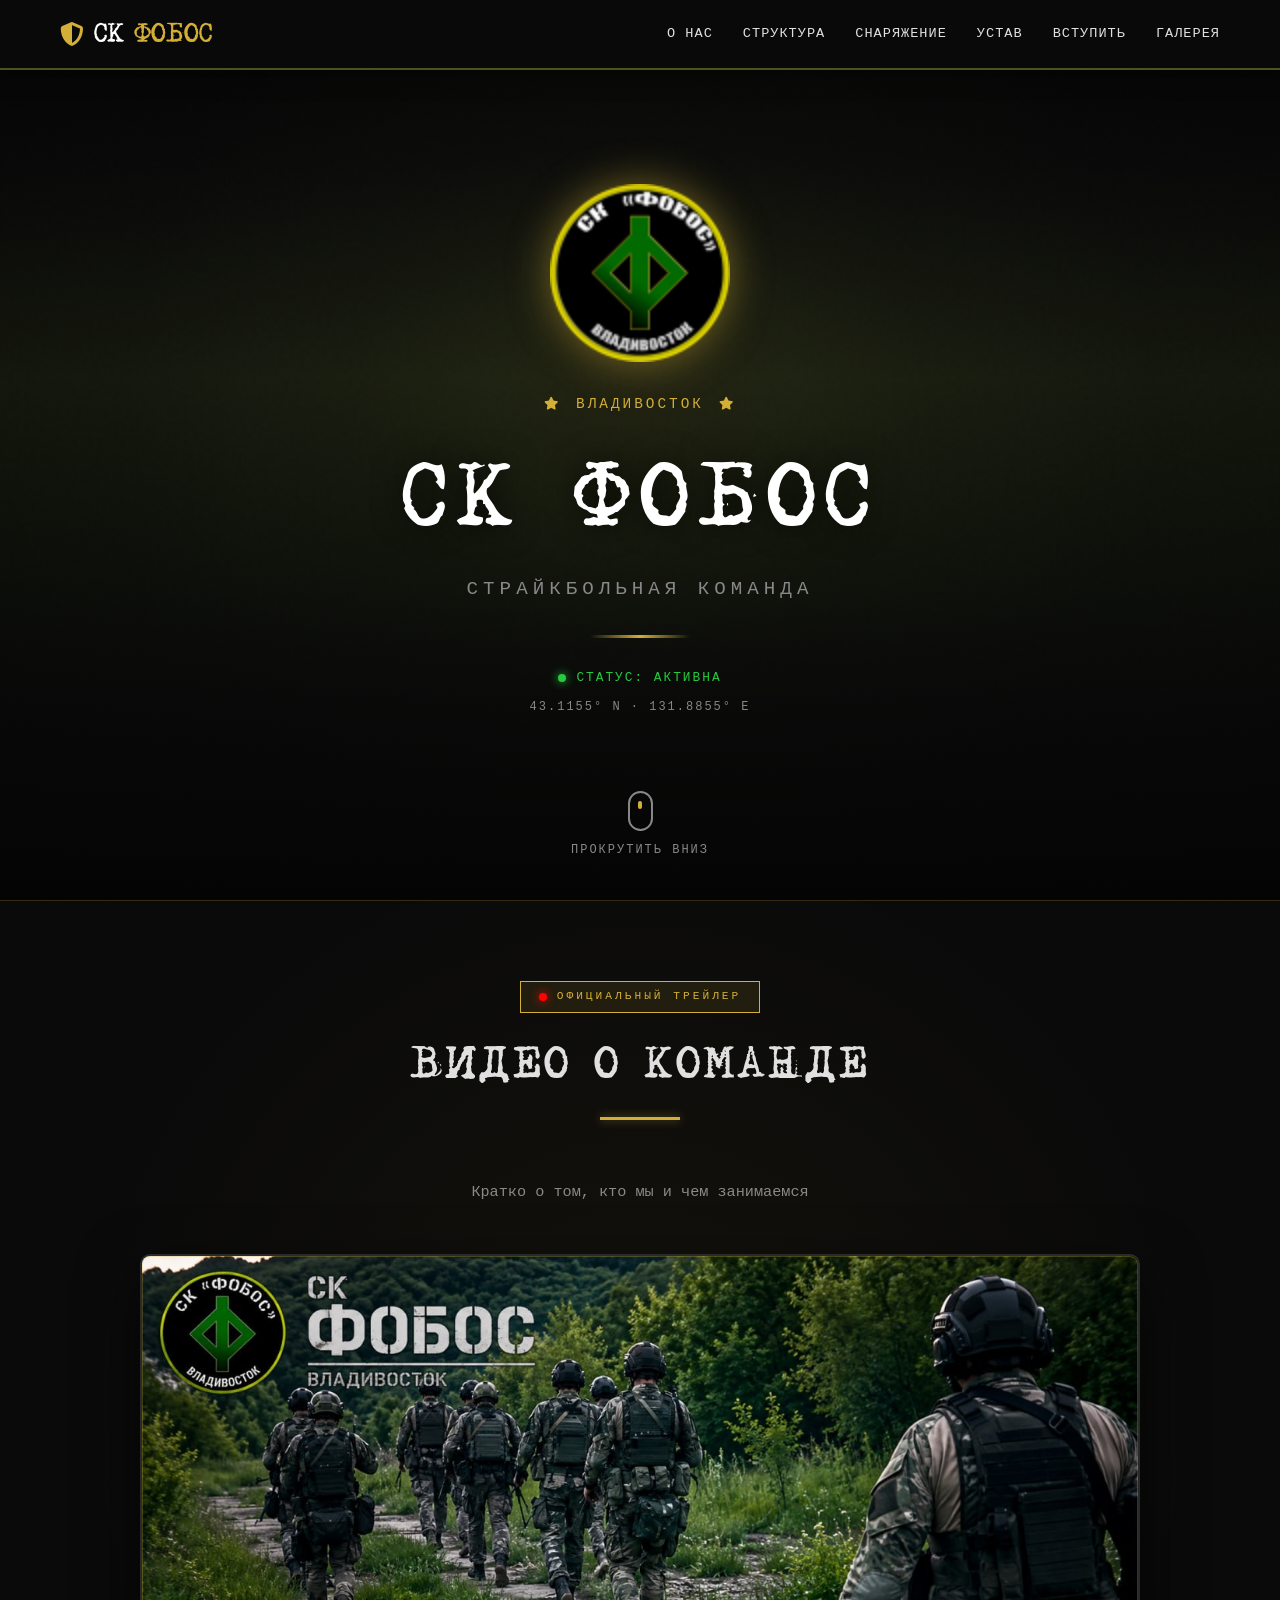
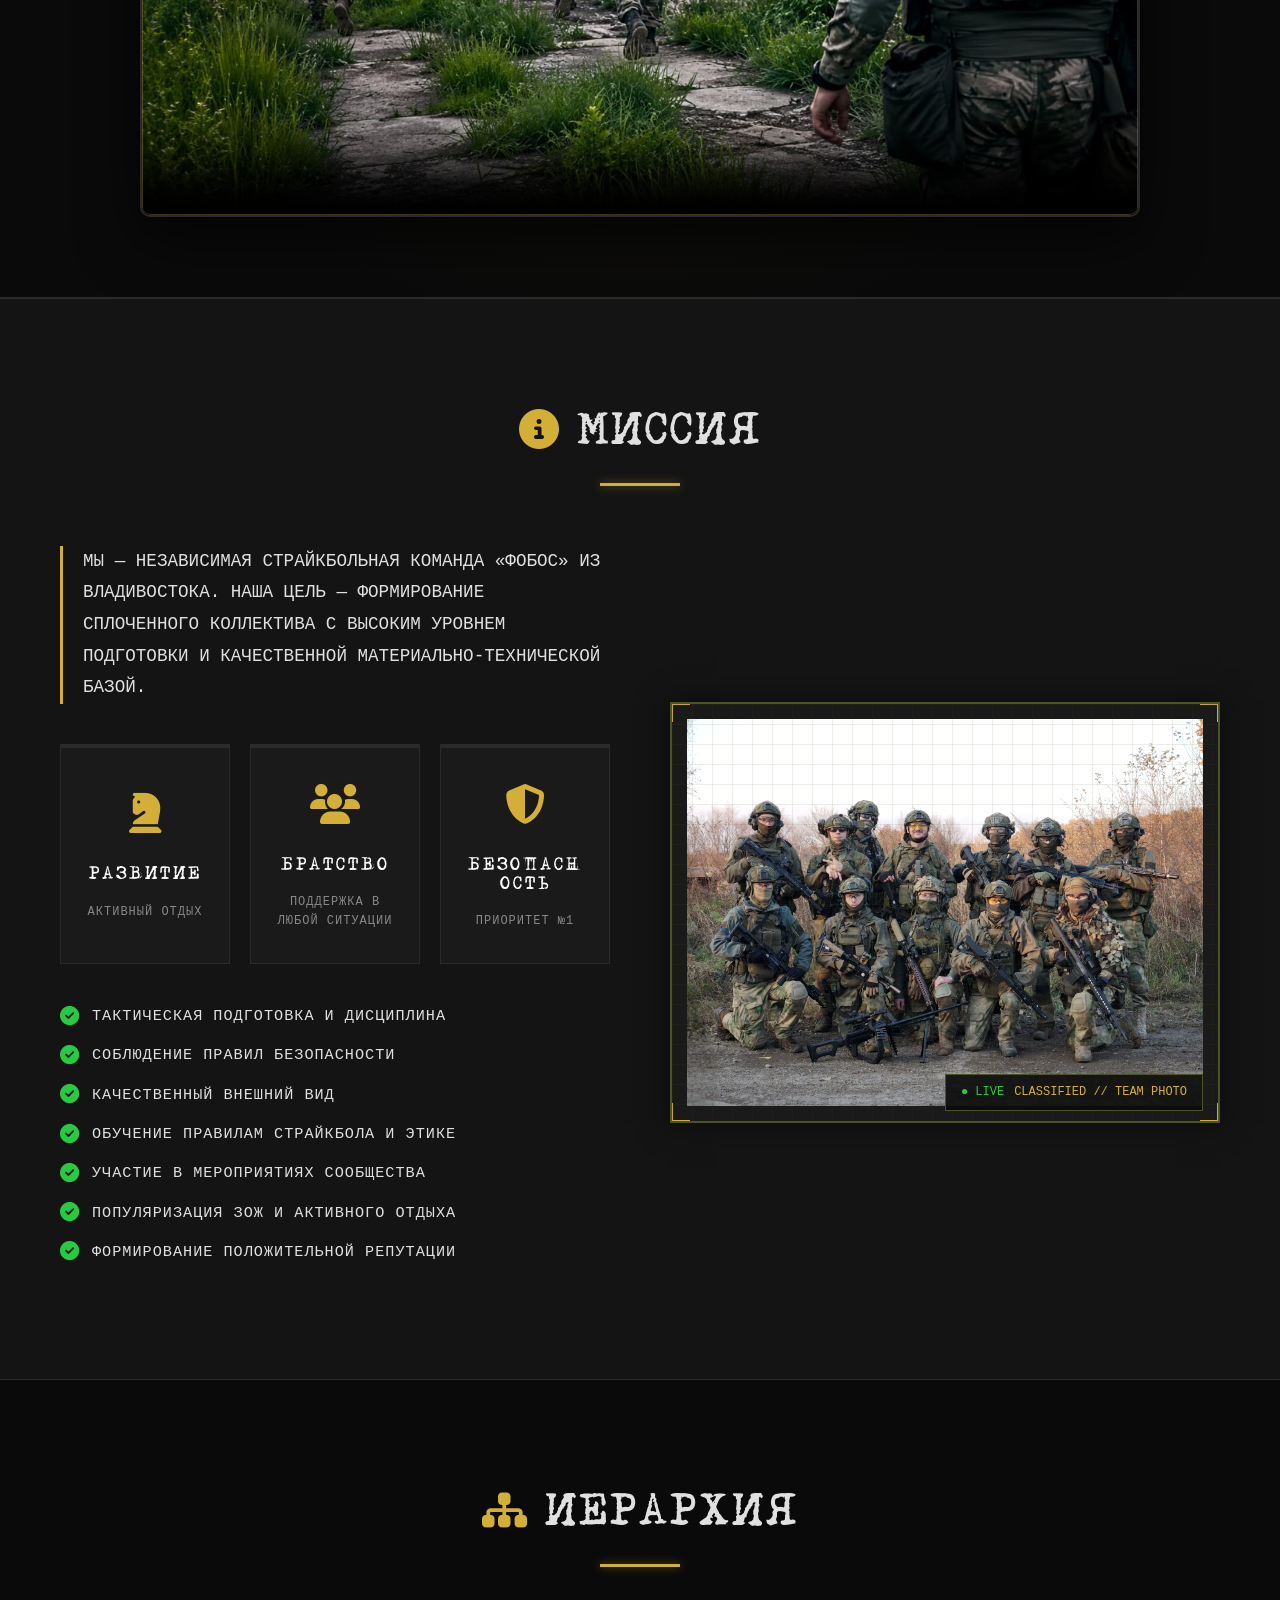
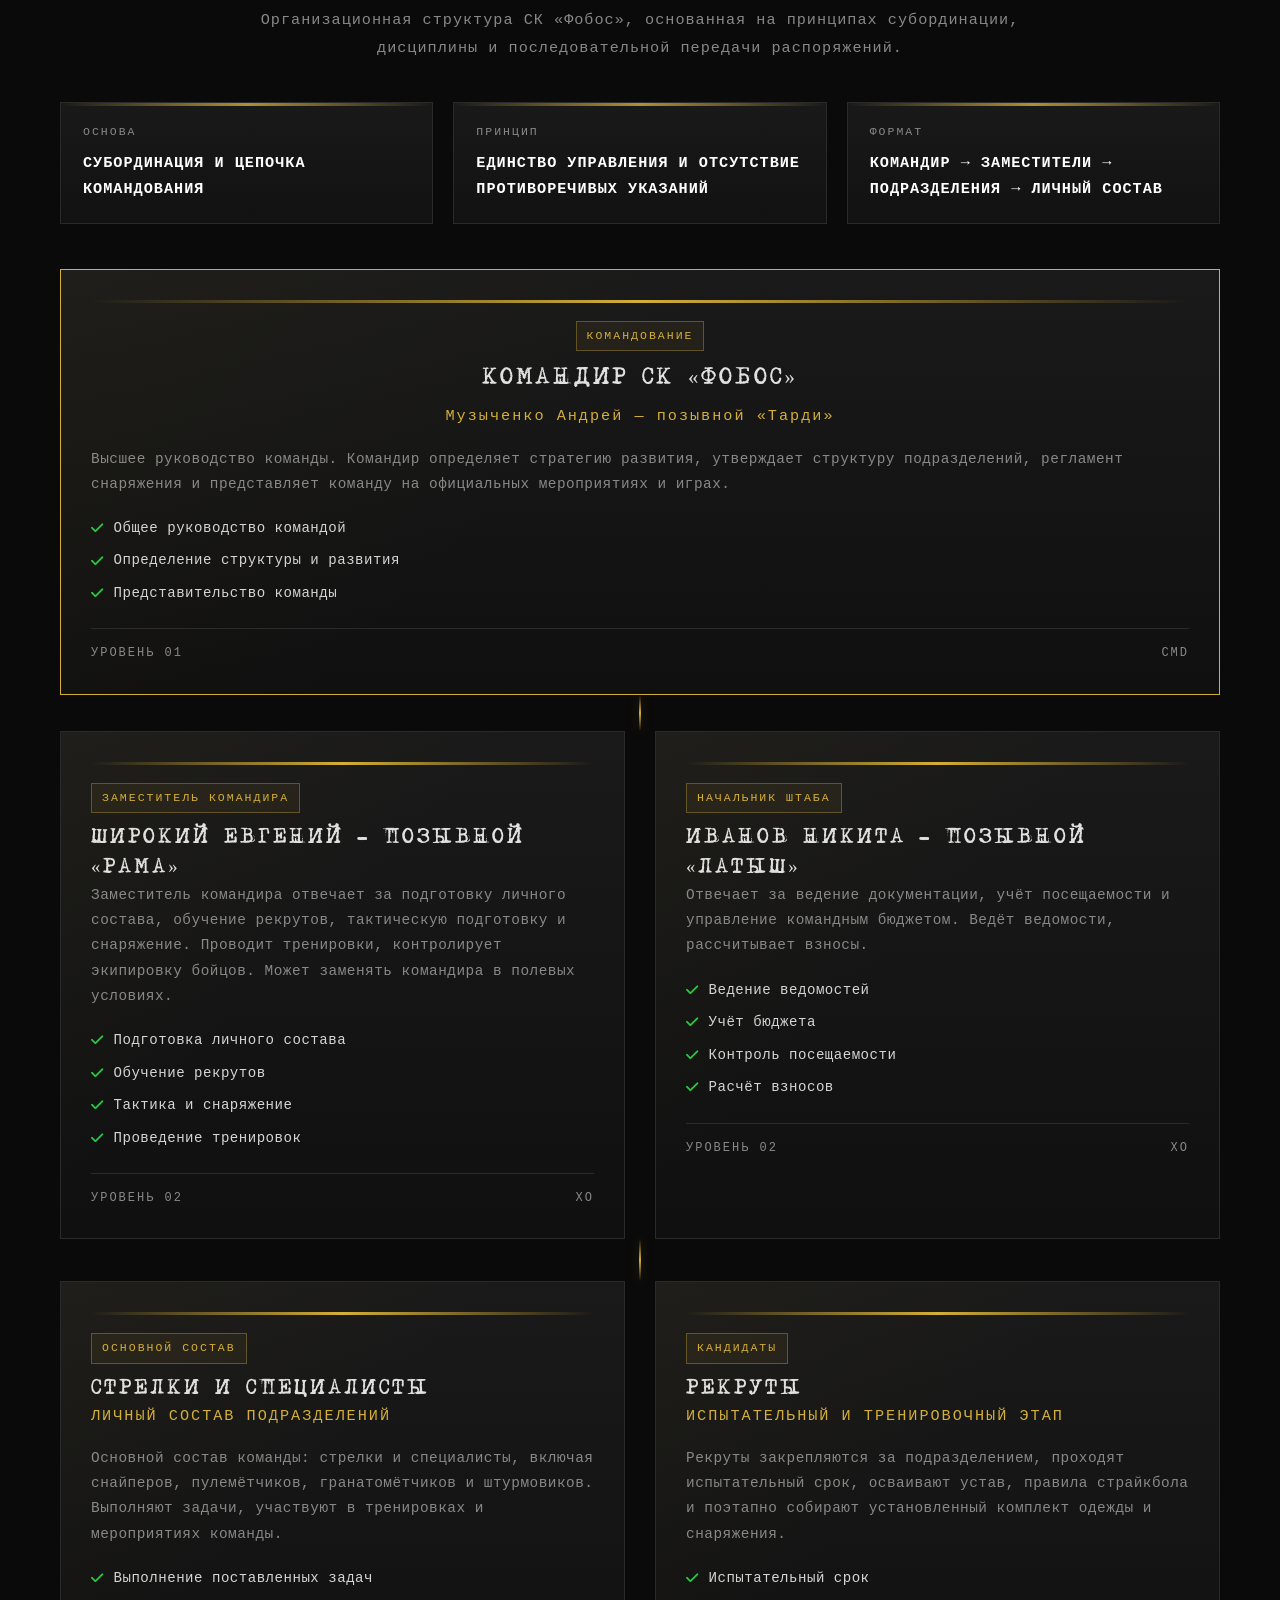
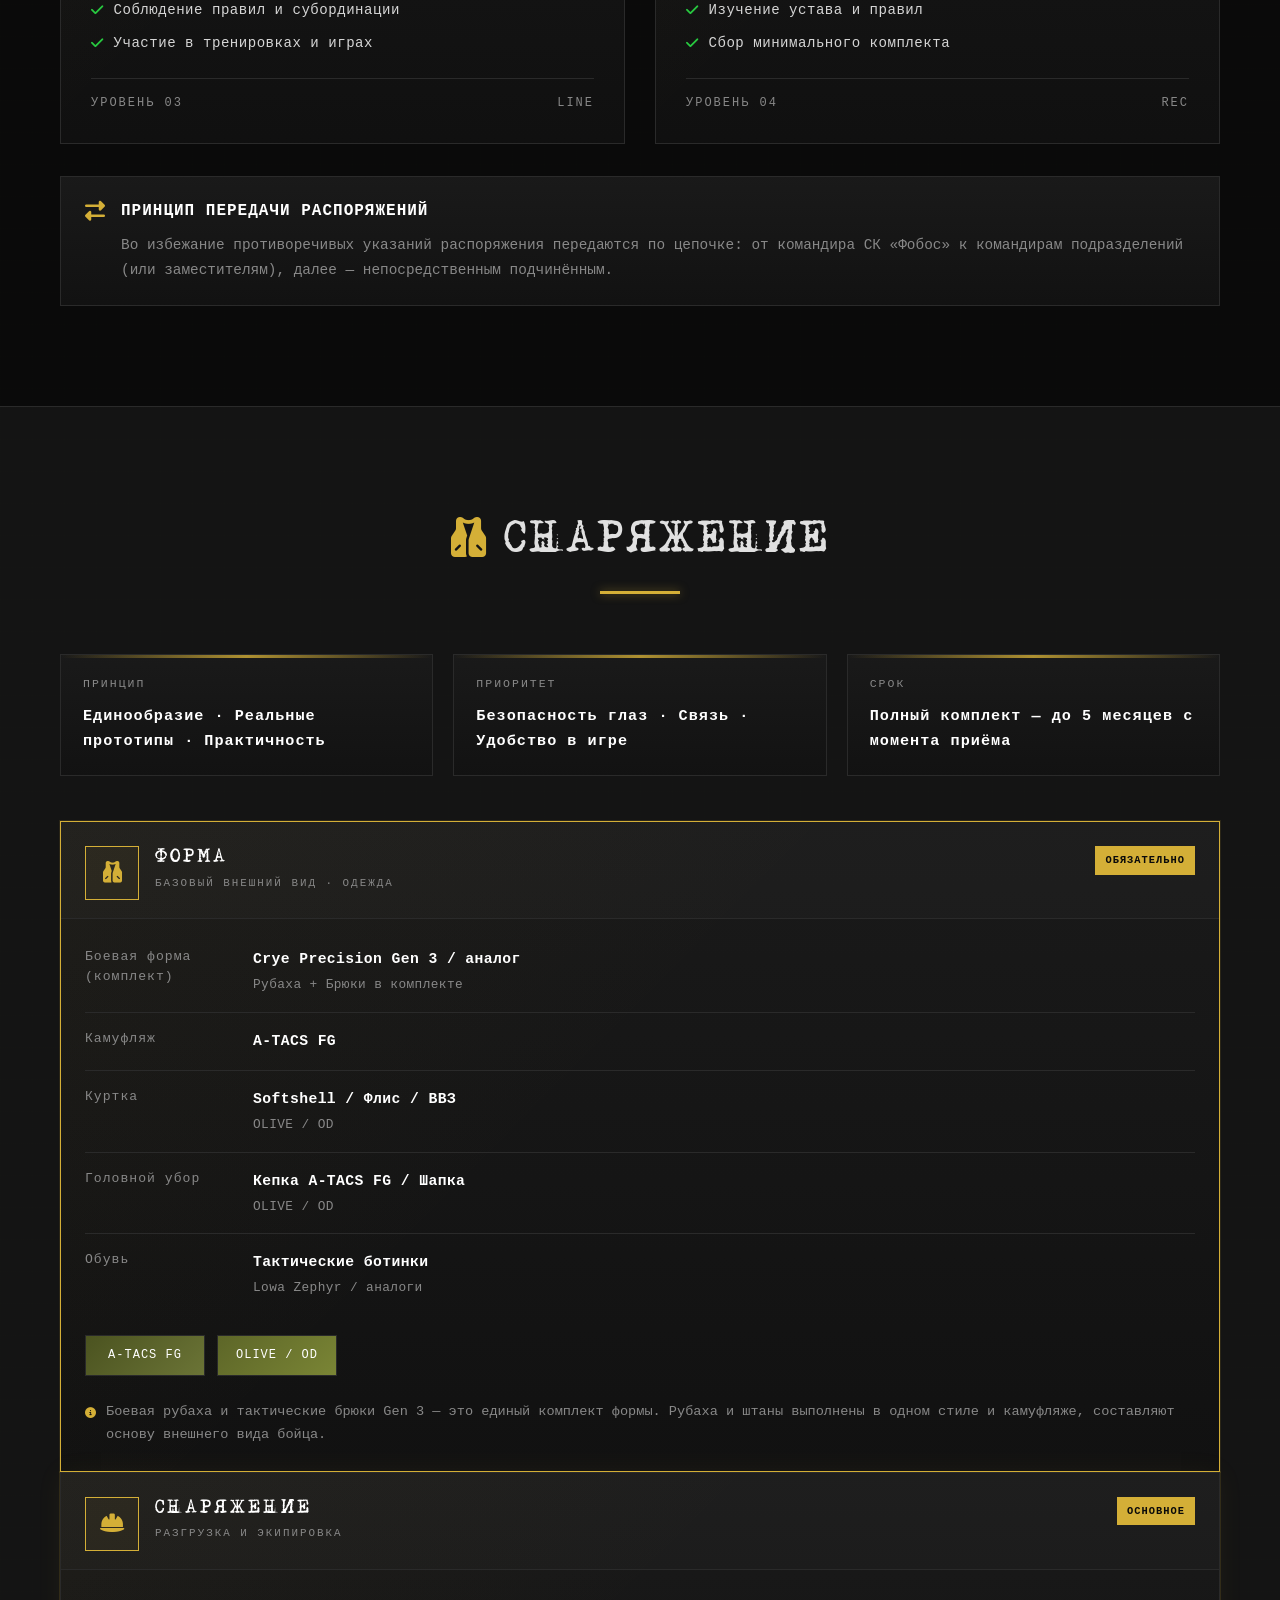
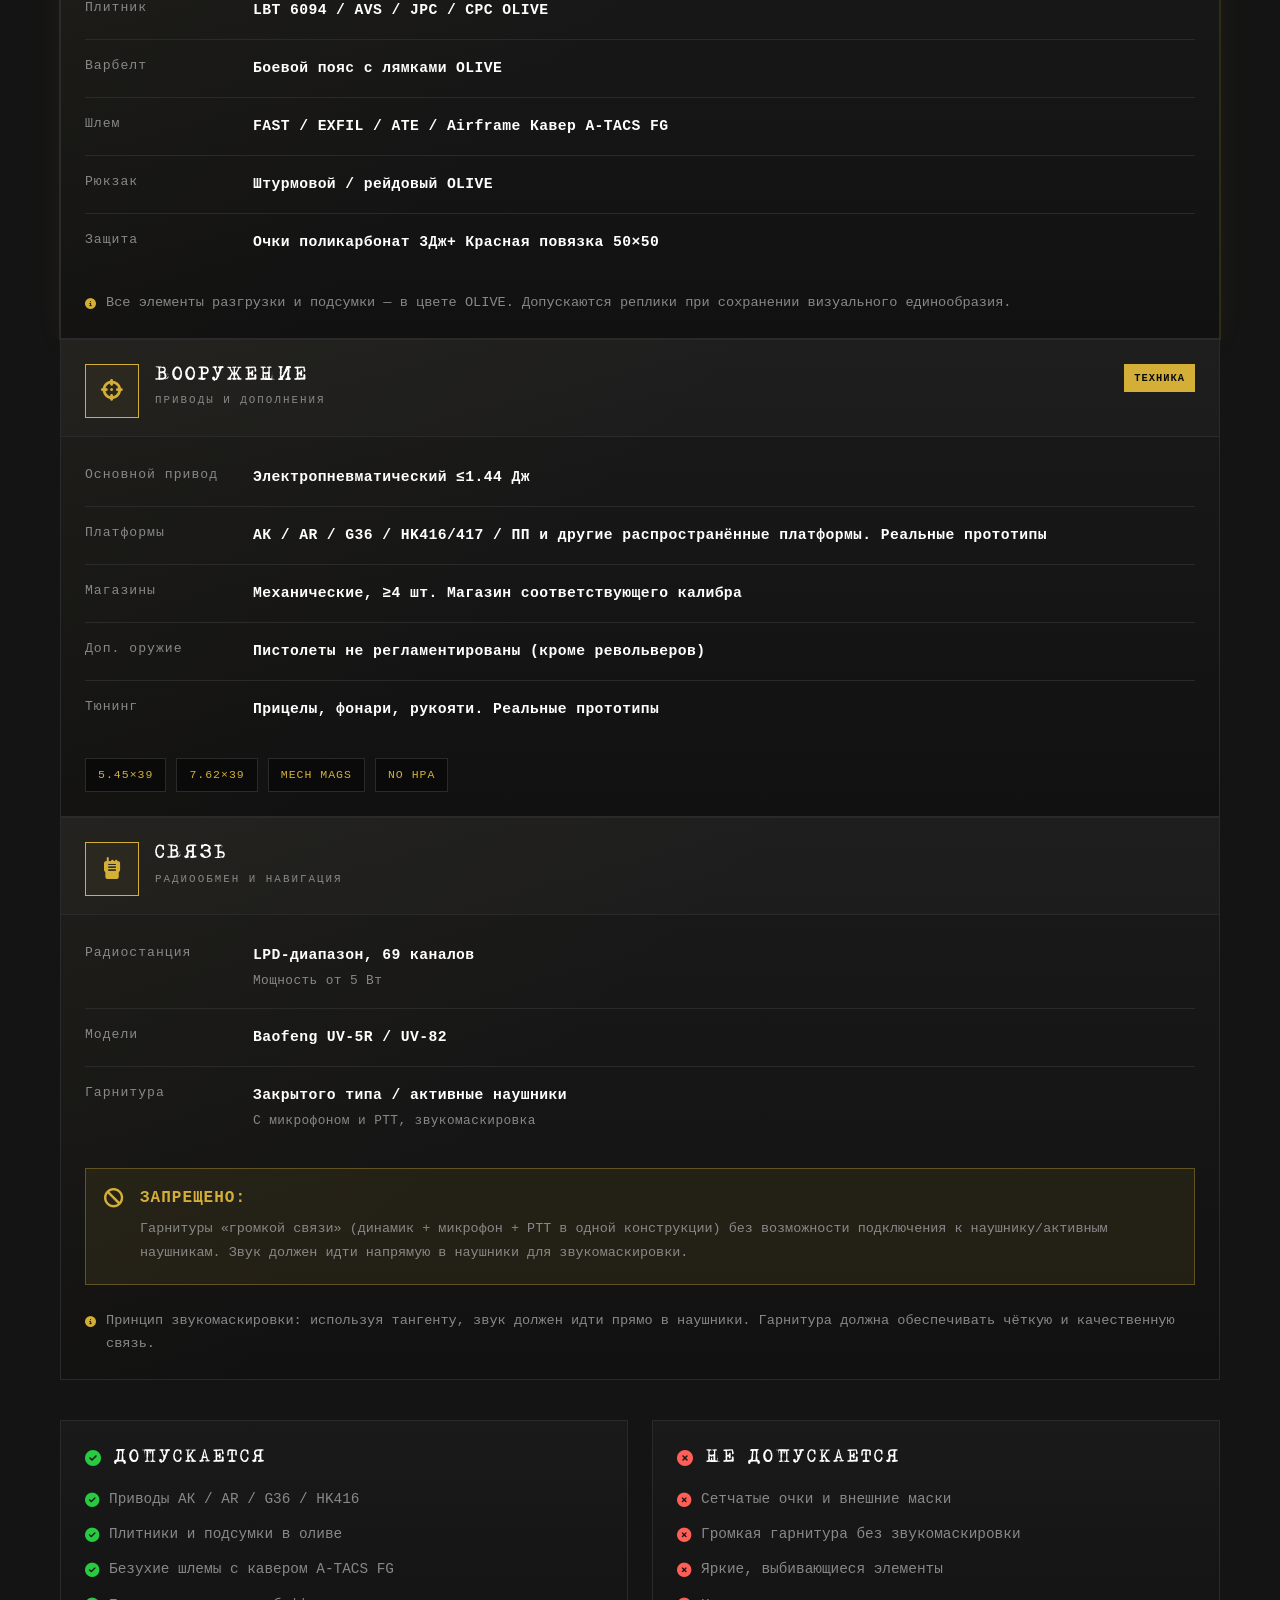
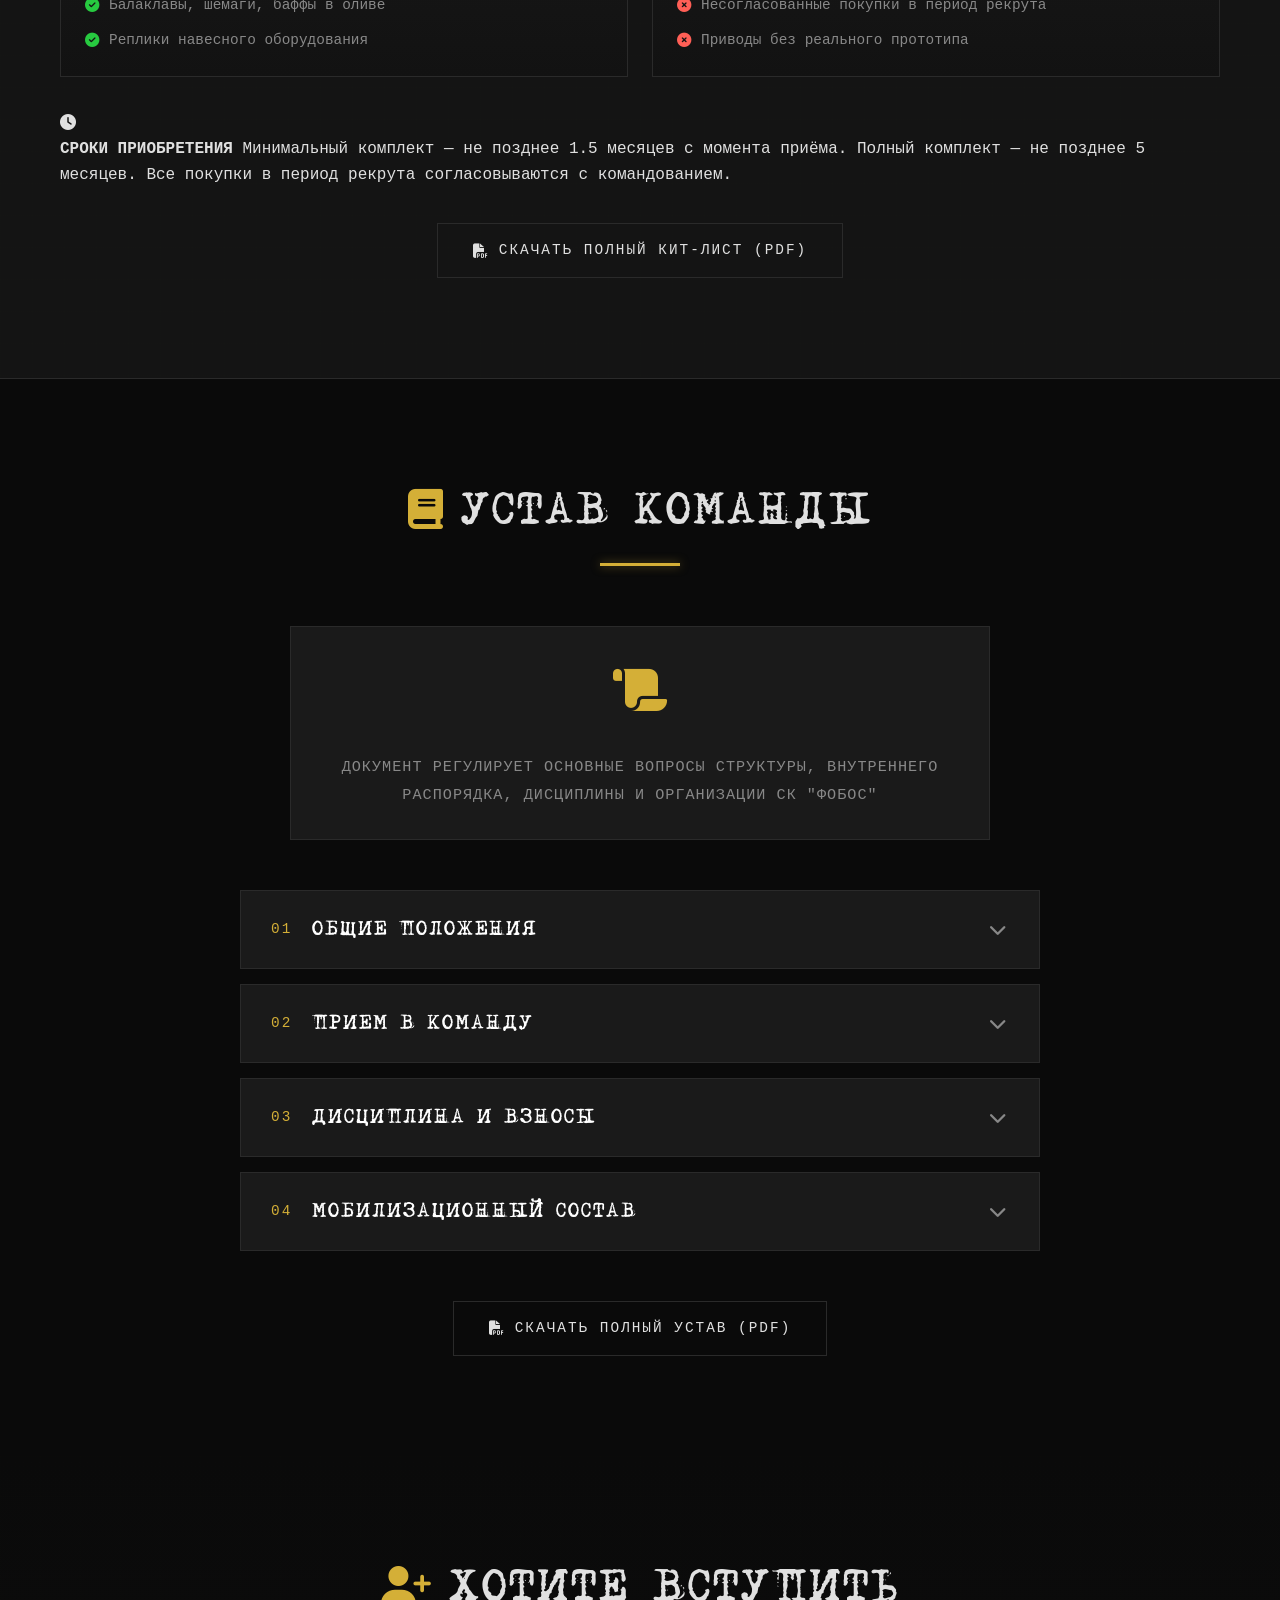
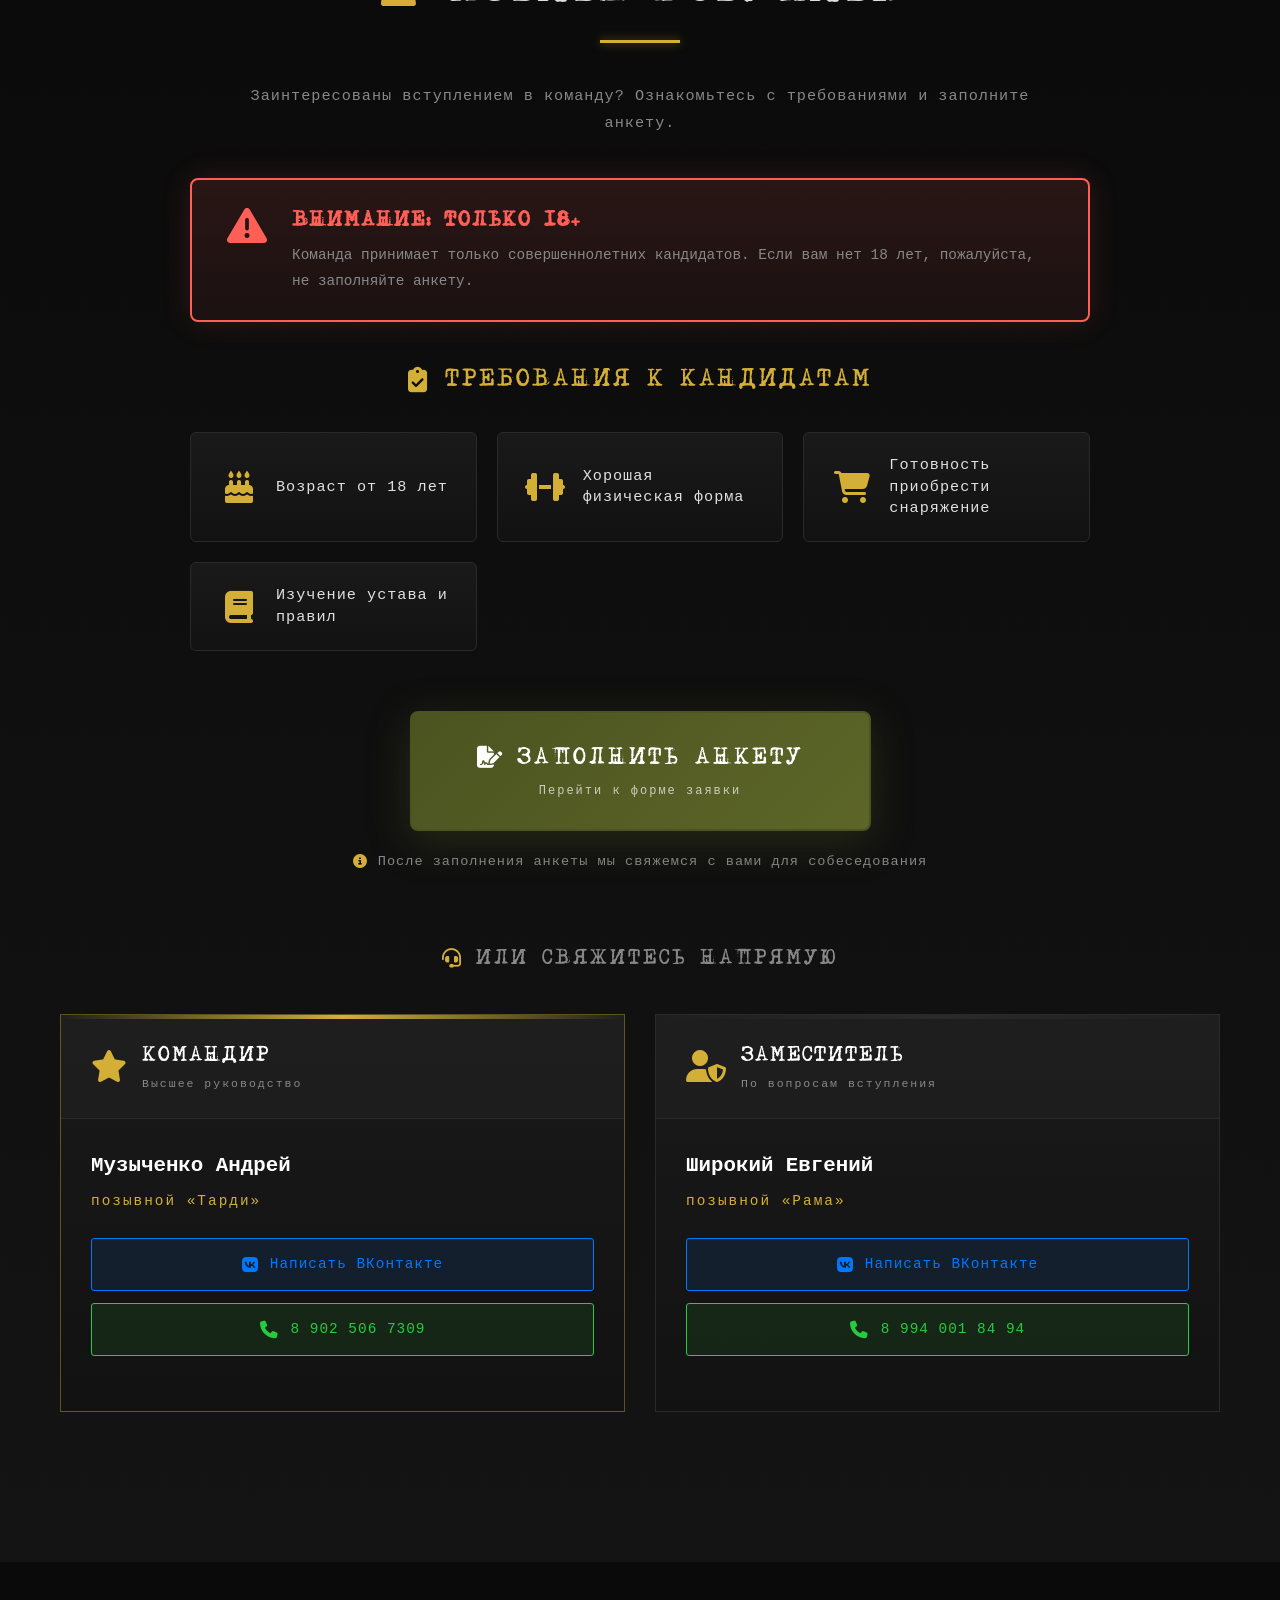
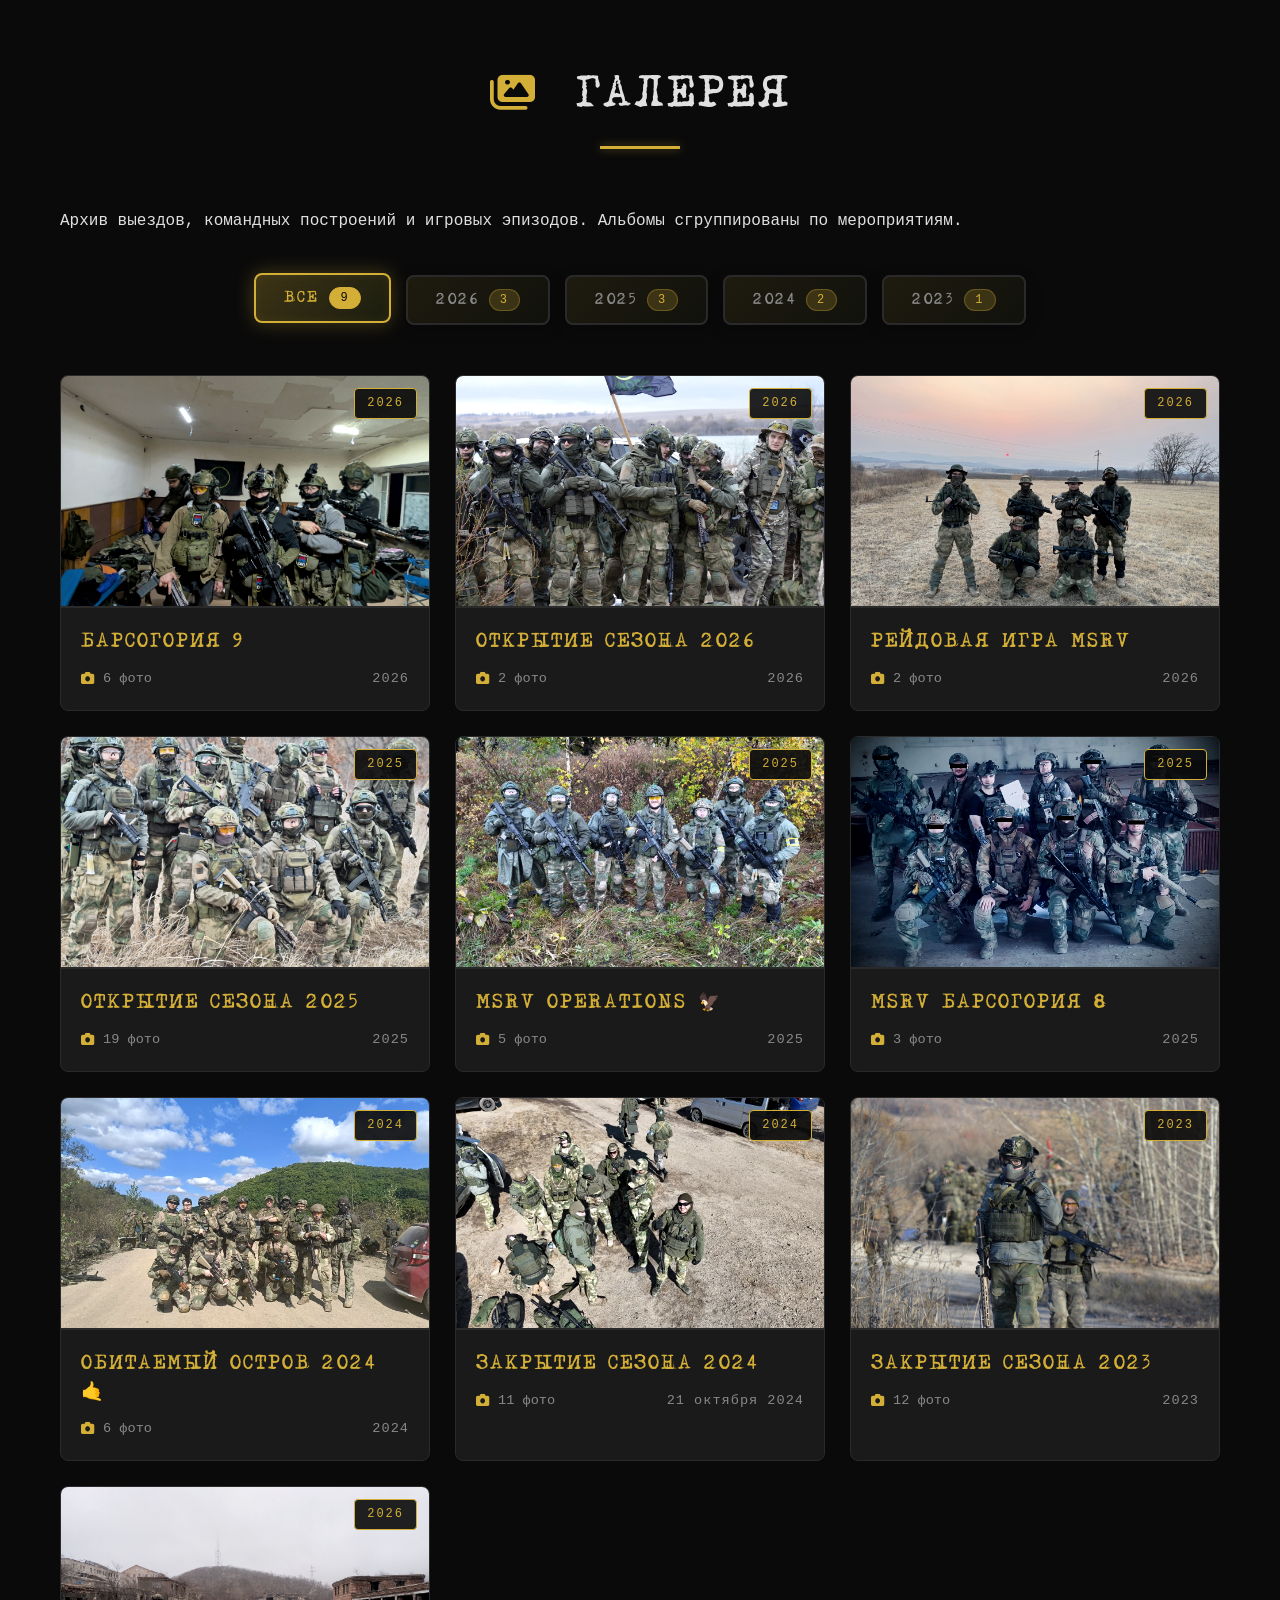
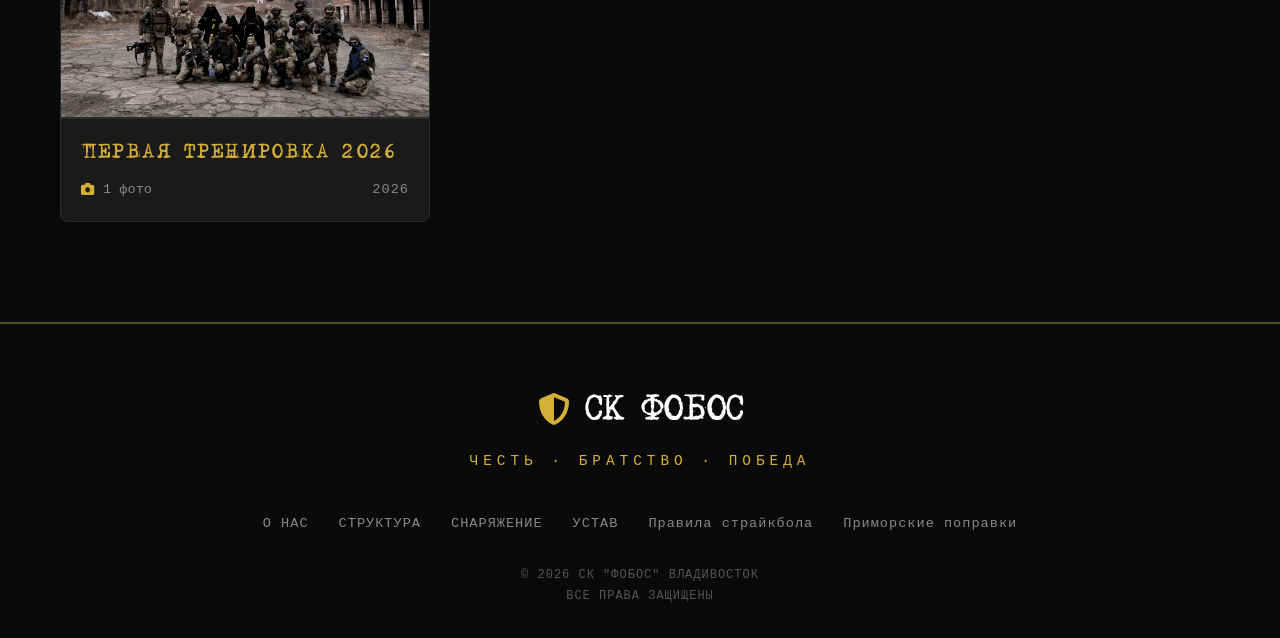
==== commit 90d84c76: "1" ====
--- a/index.html
+++ b/index.html
@@ -791,7 +791,7 @@
         <div class="gallery-toolbar">
             <button class="gallery-filter active" data-filter="all">
                 <span class="filter-text">ВСЕ</span>
-                <span class="filter-count">8</span>
+                <span class="filter-count">9</span>
             </button>
             <button class="gallery-filter" data-filter="2026">
                 <span class="filter-text">2026</span>
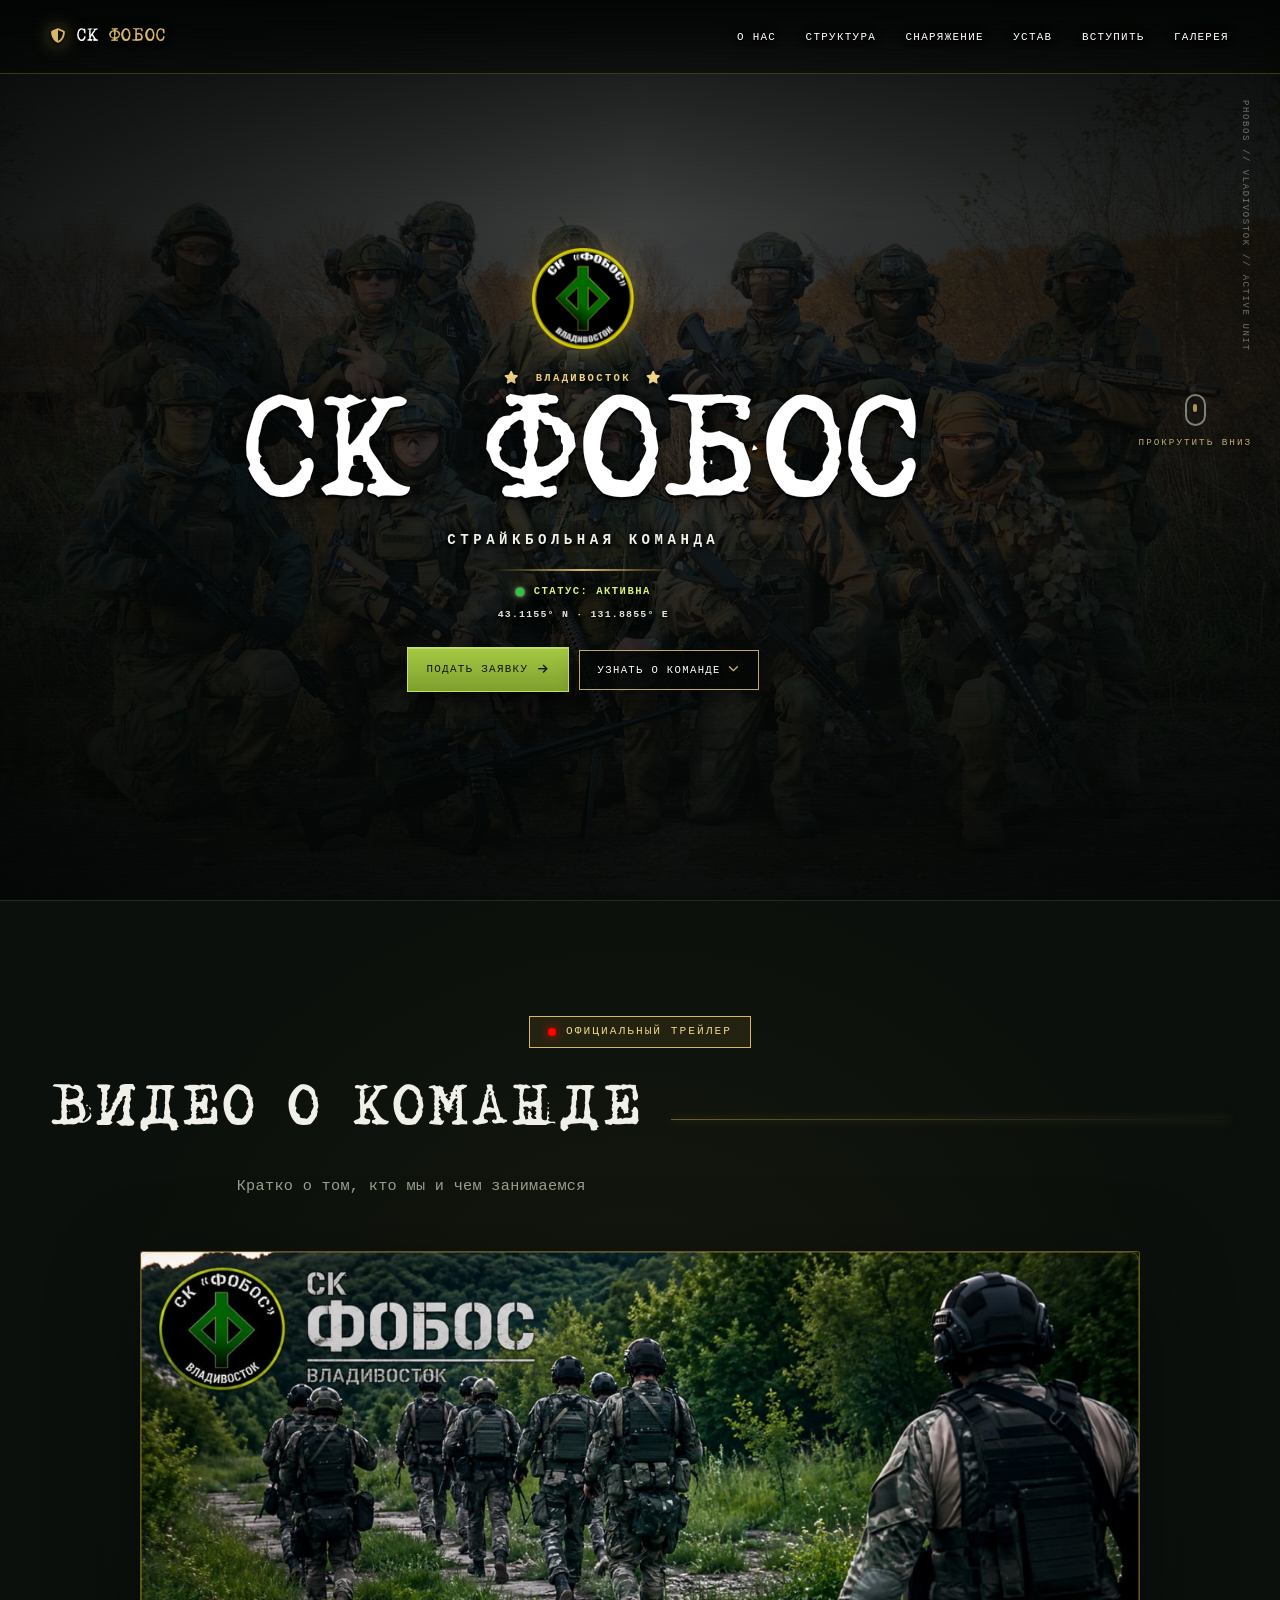
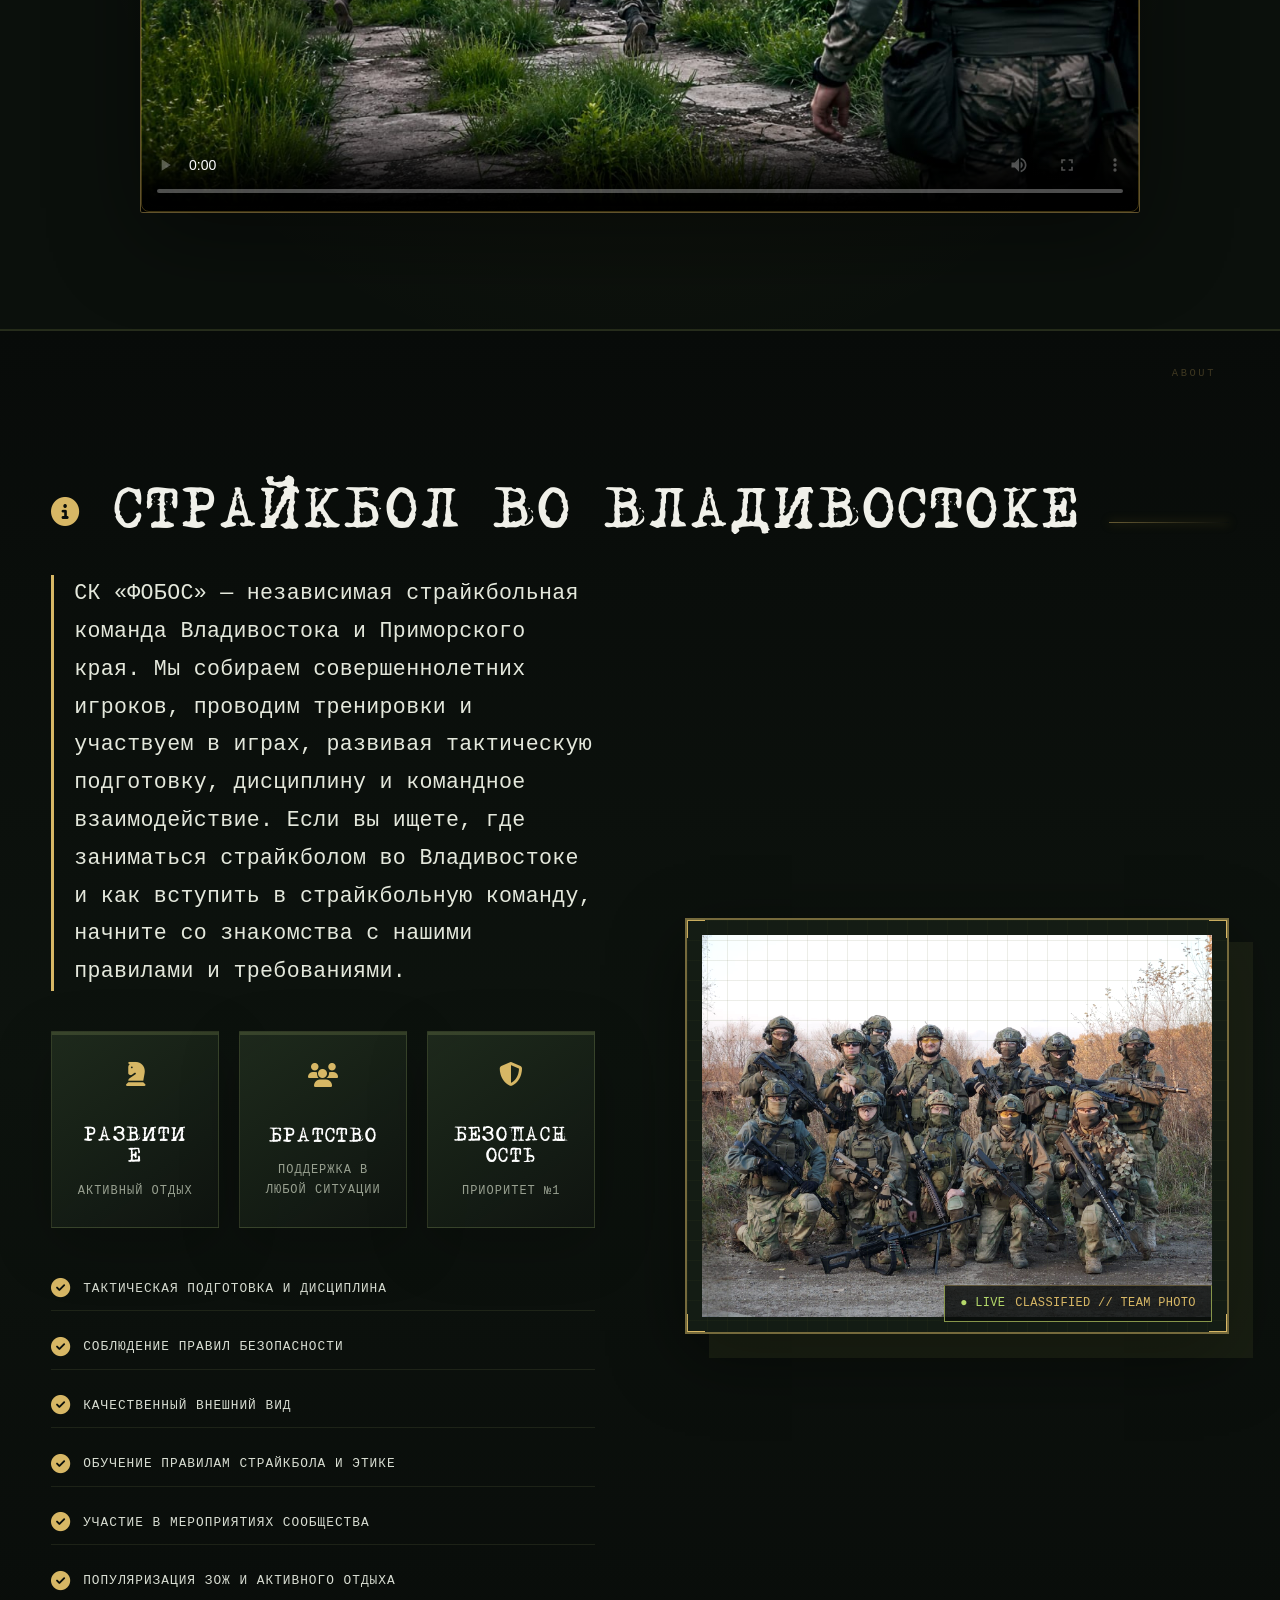
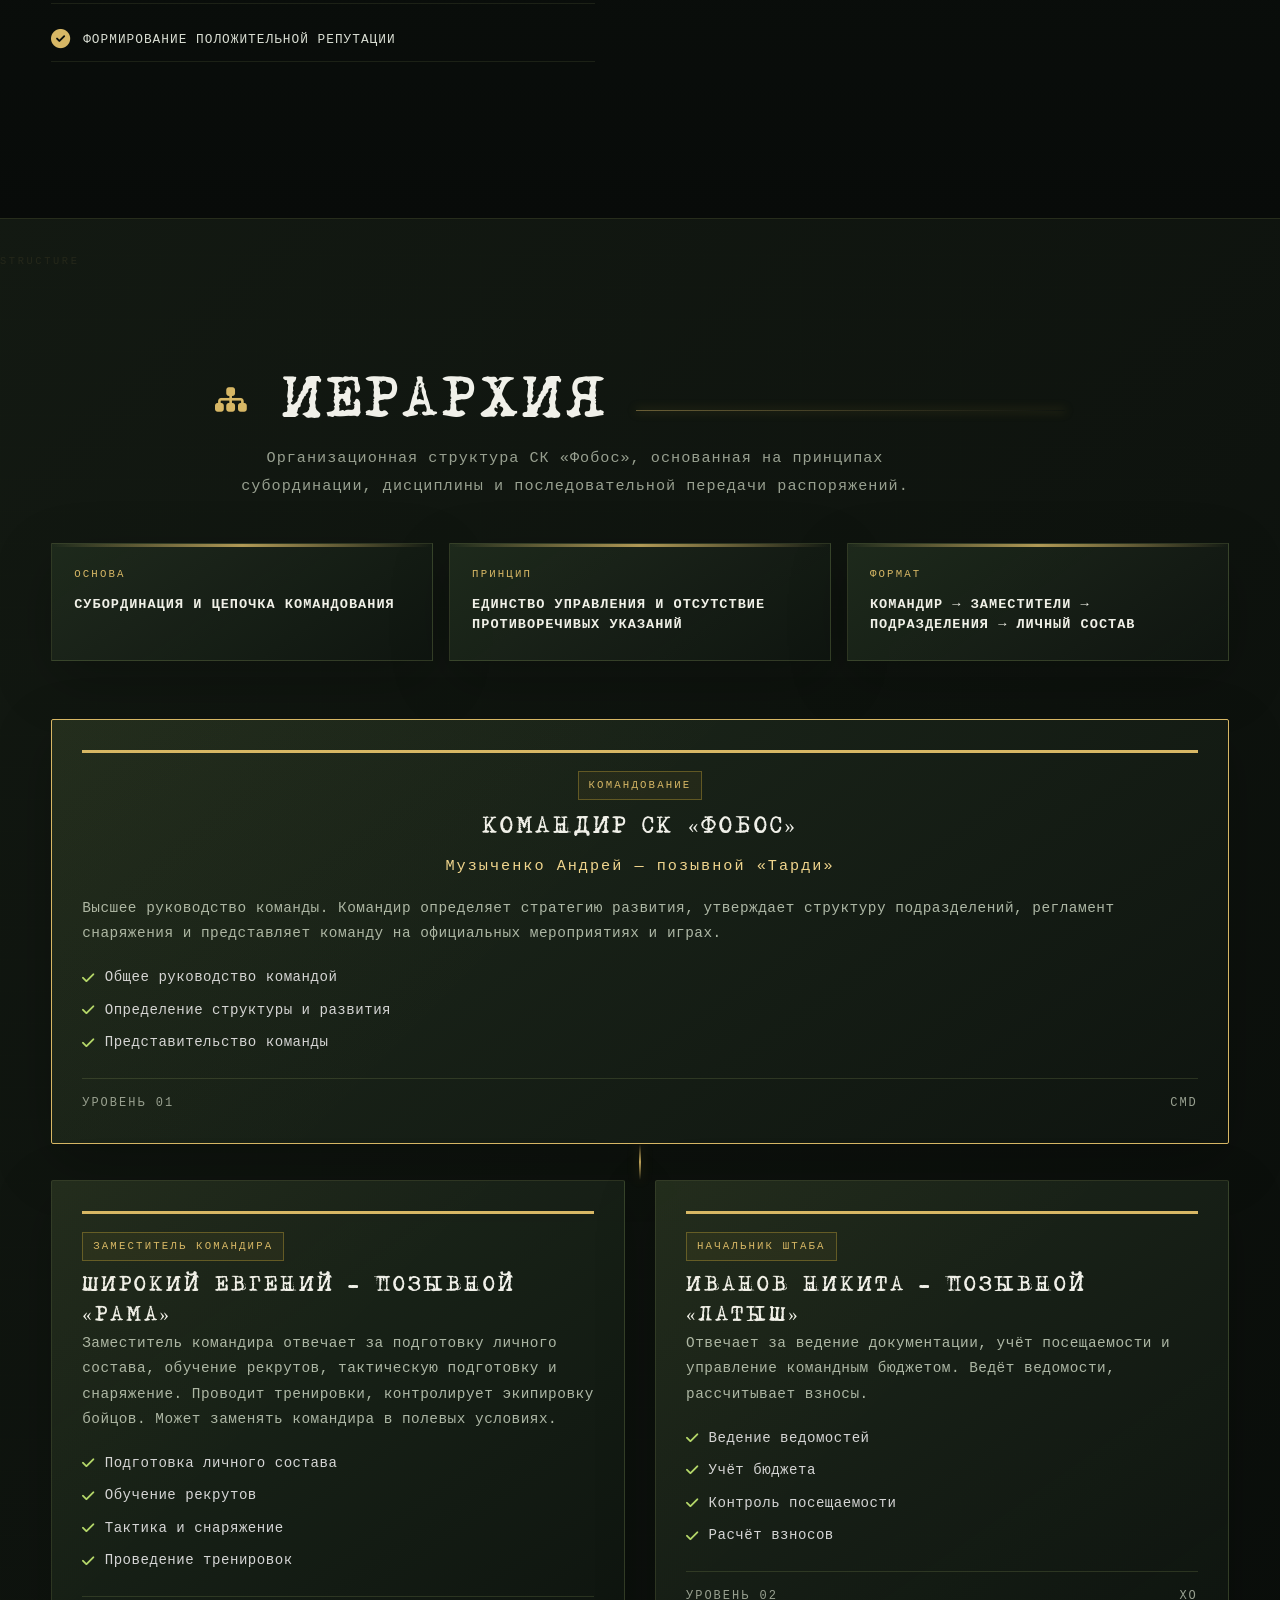
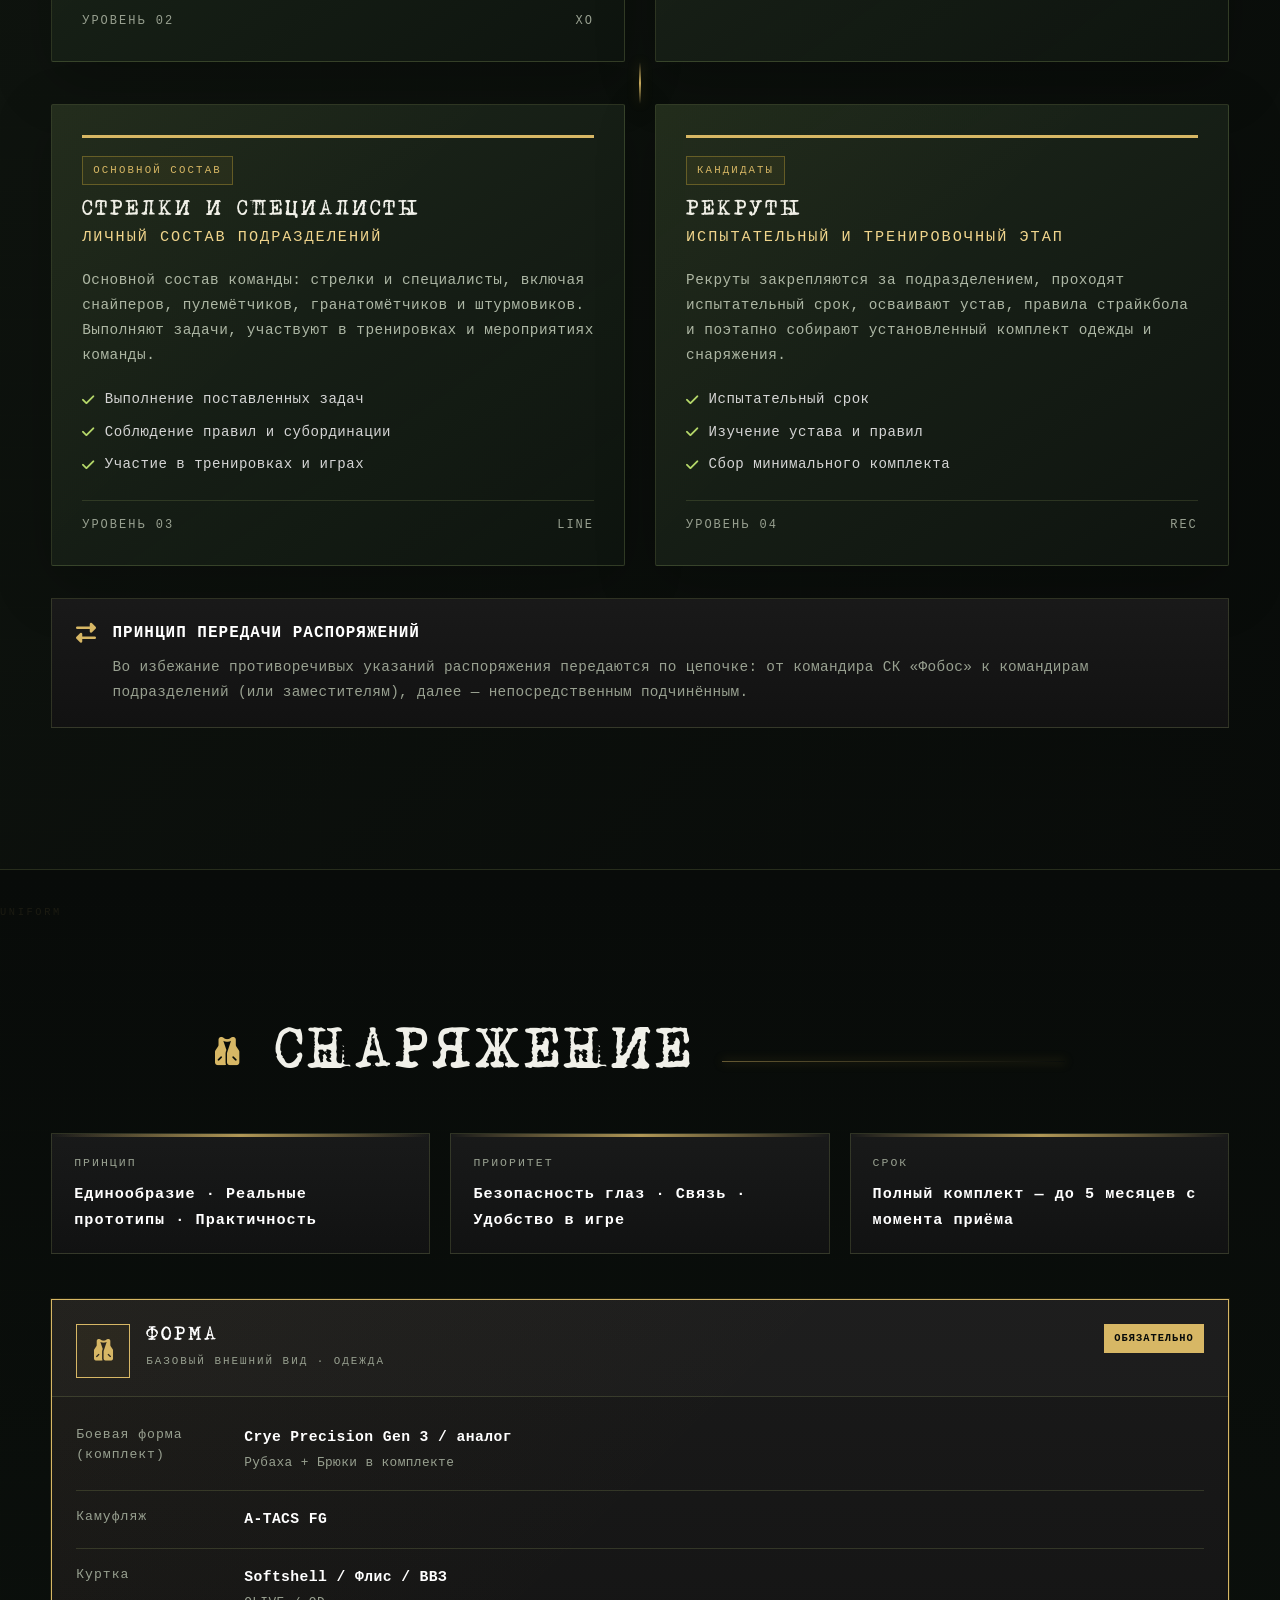
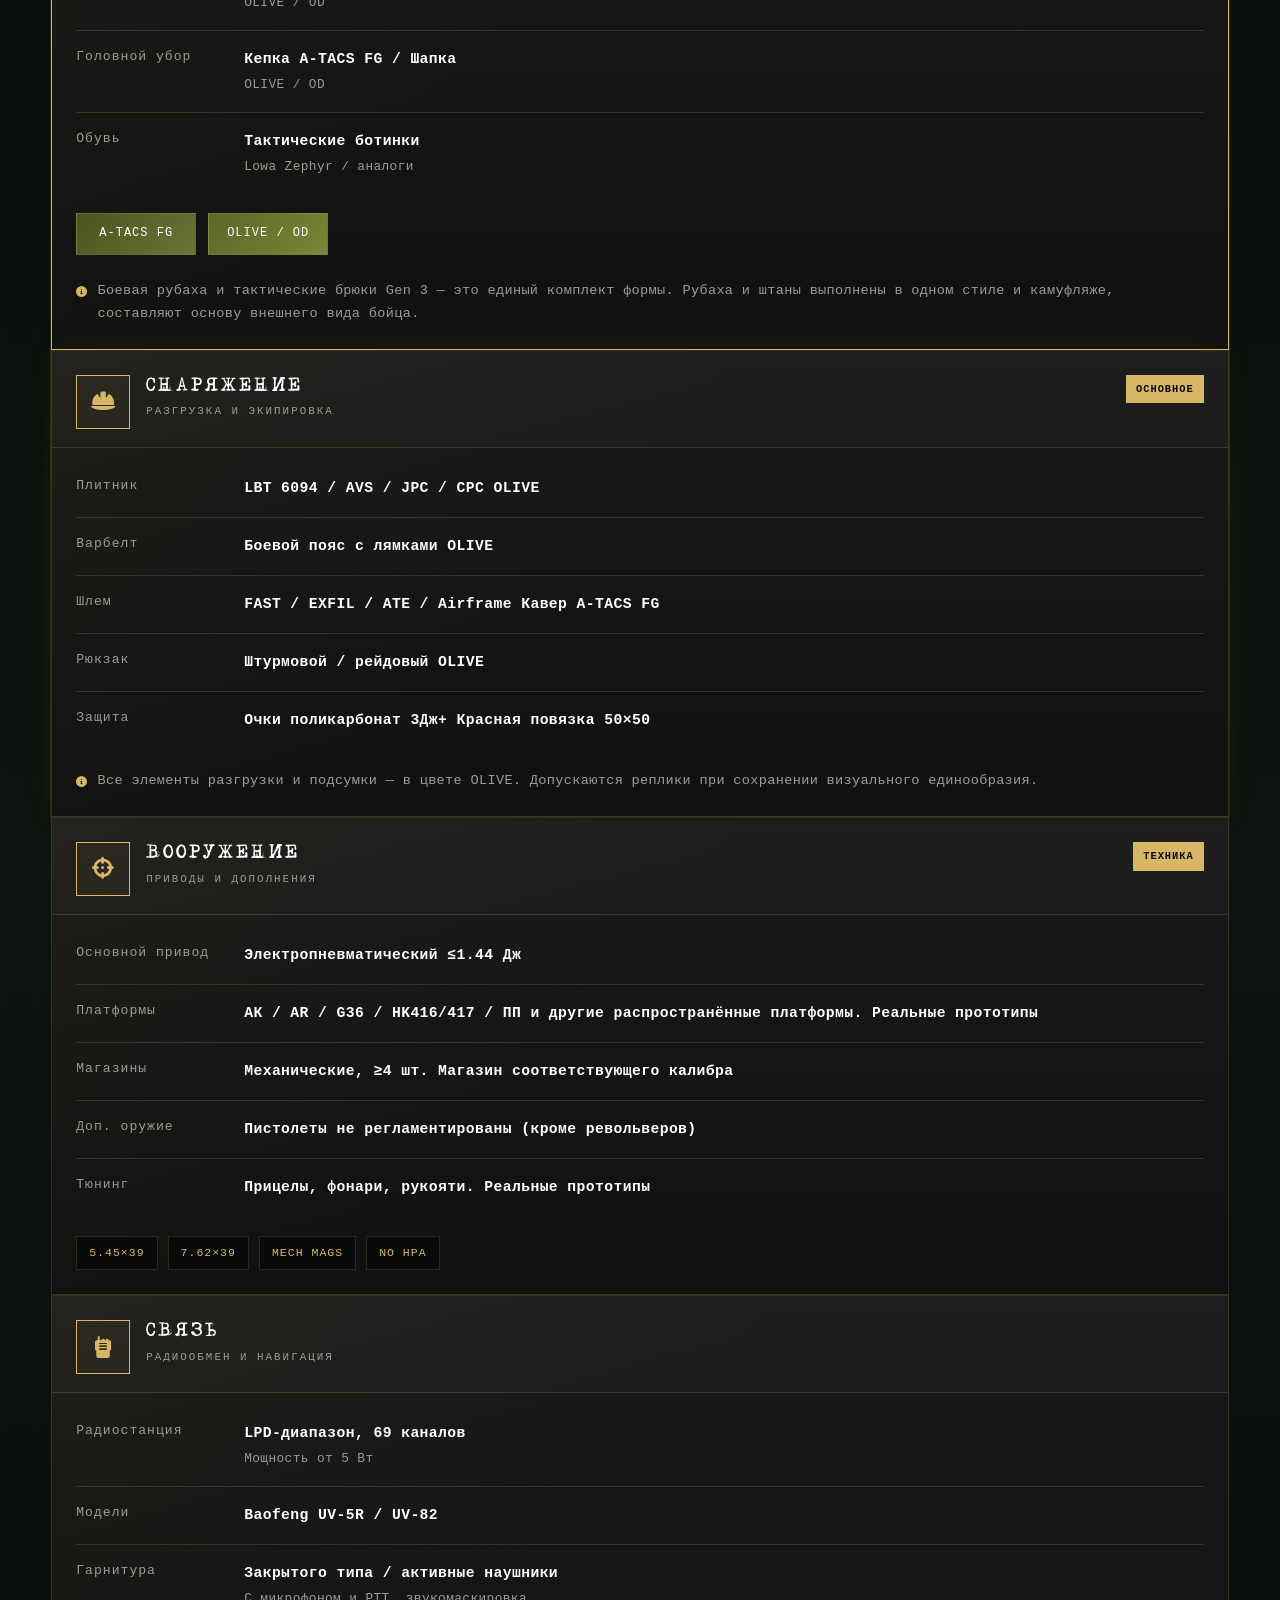
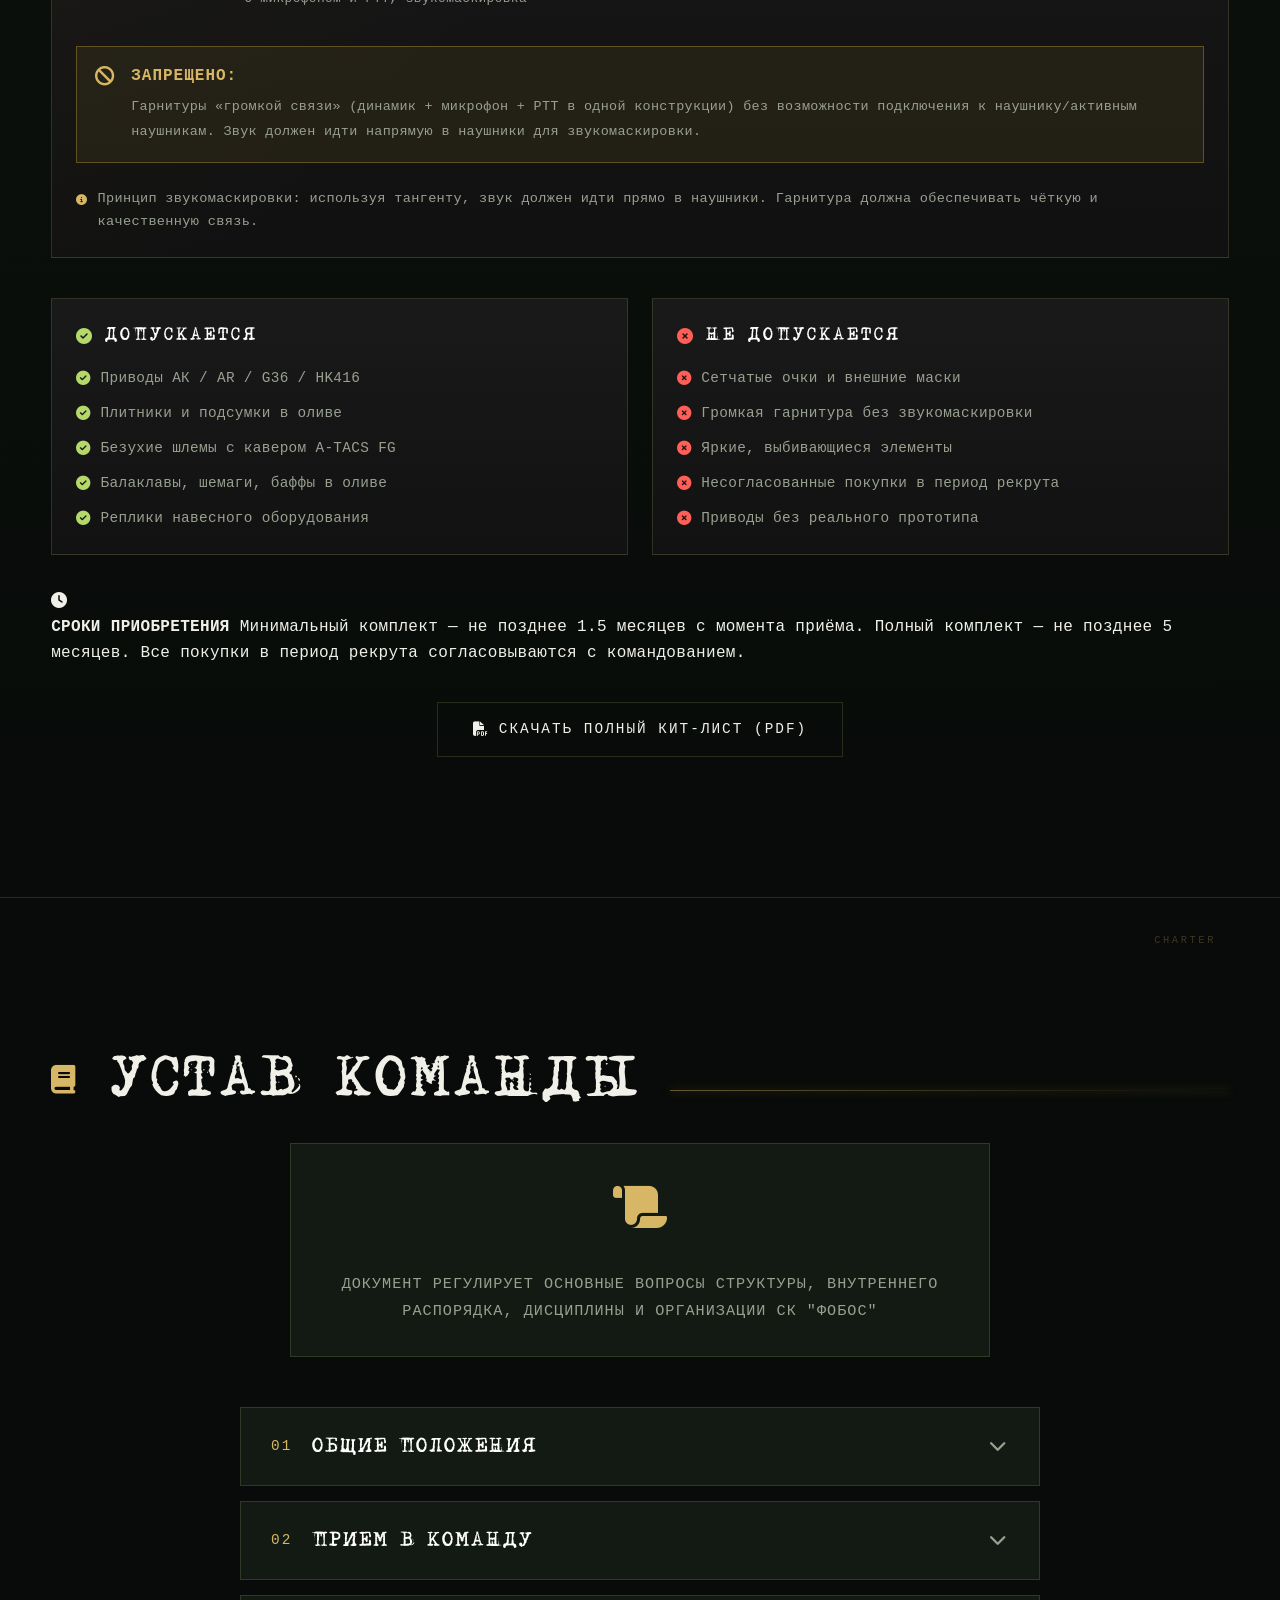
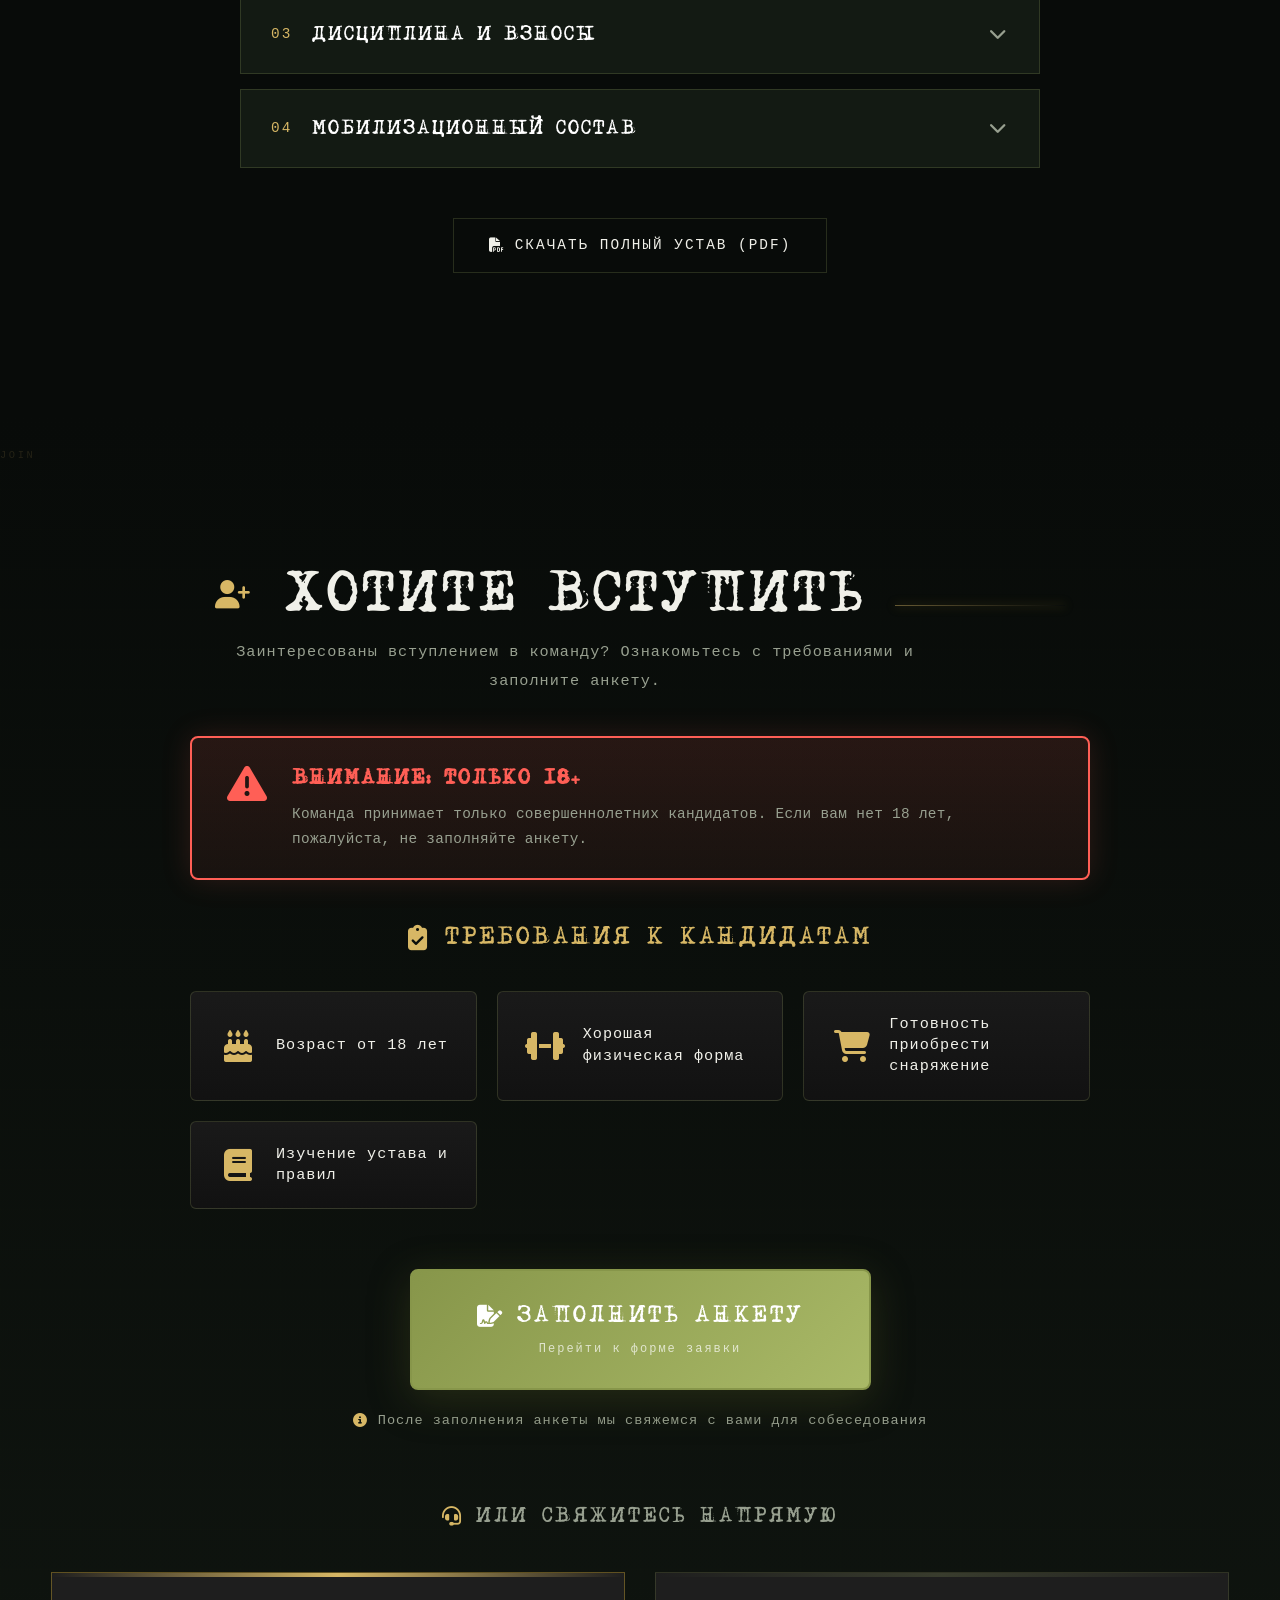
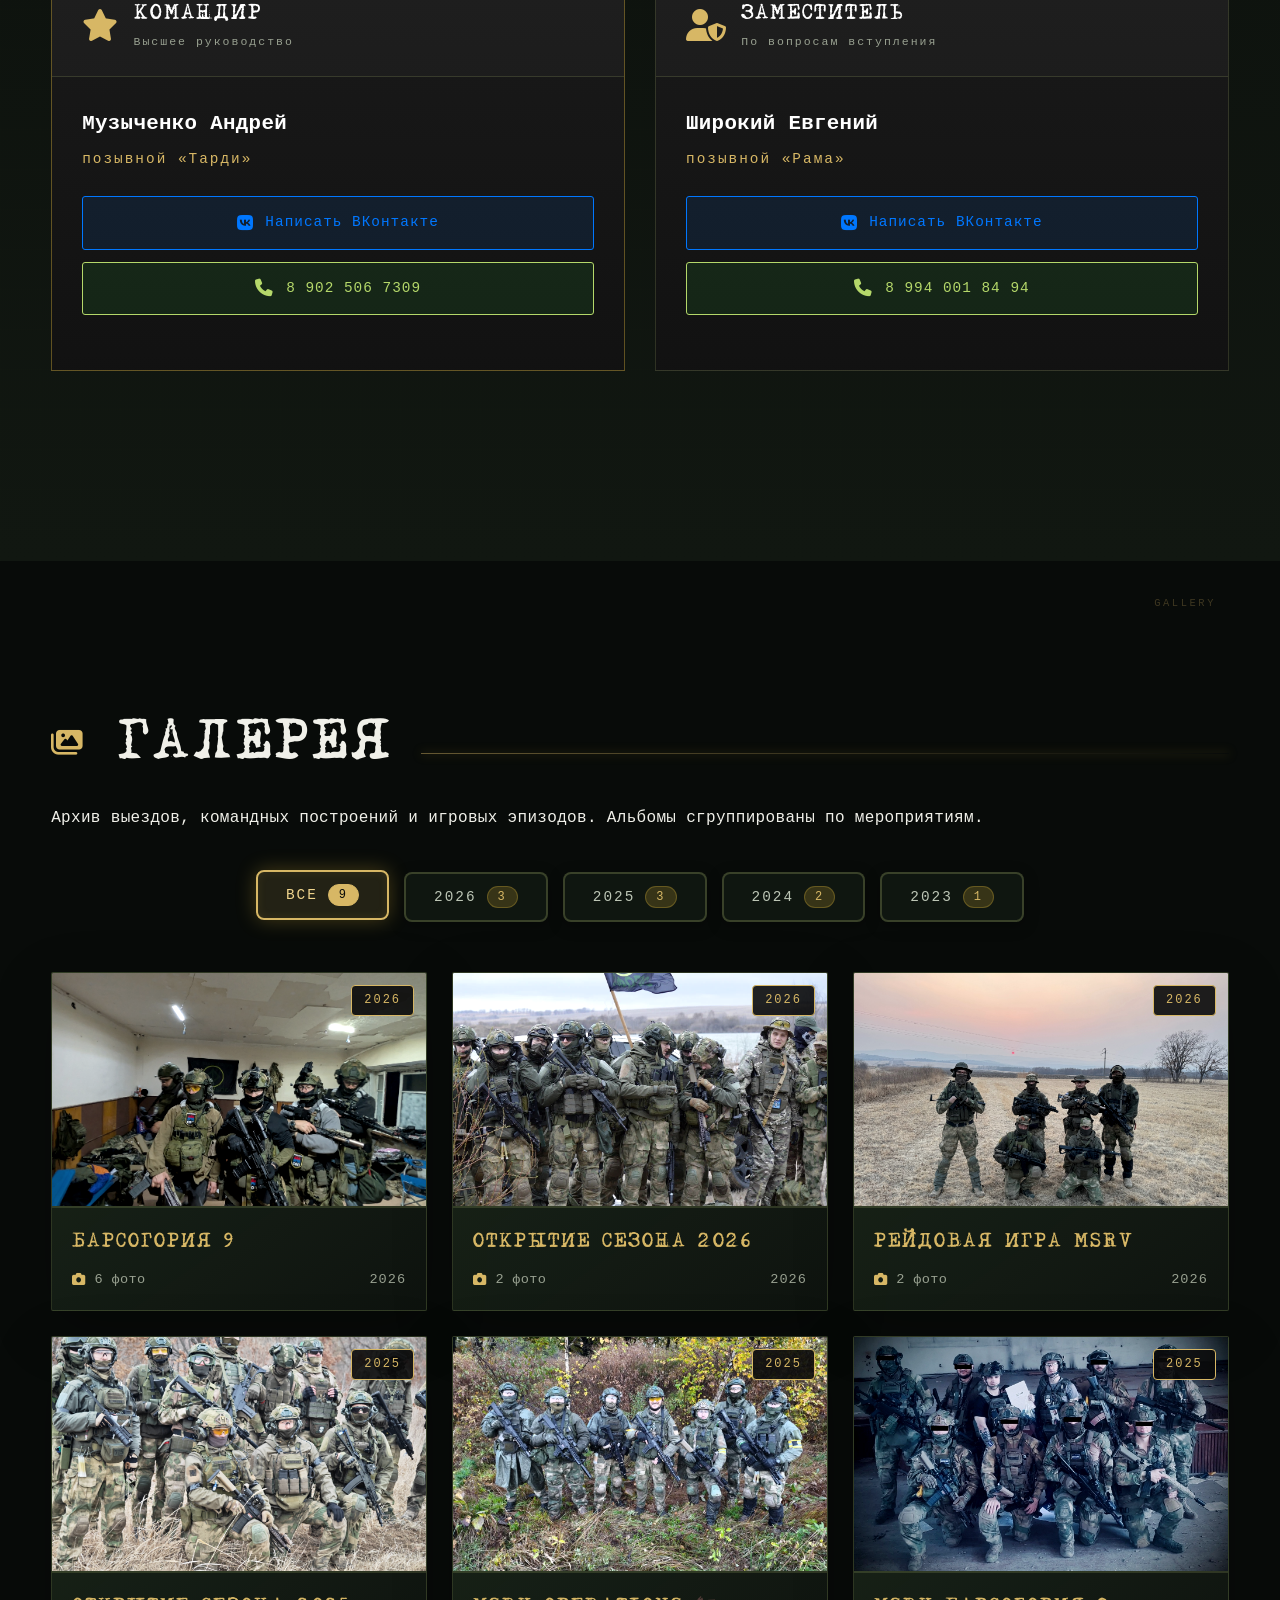
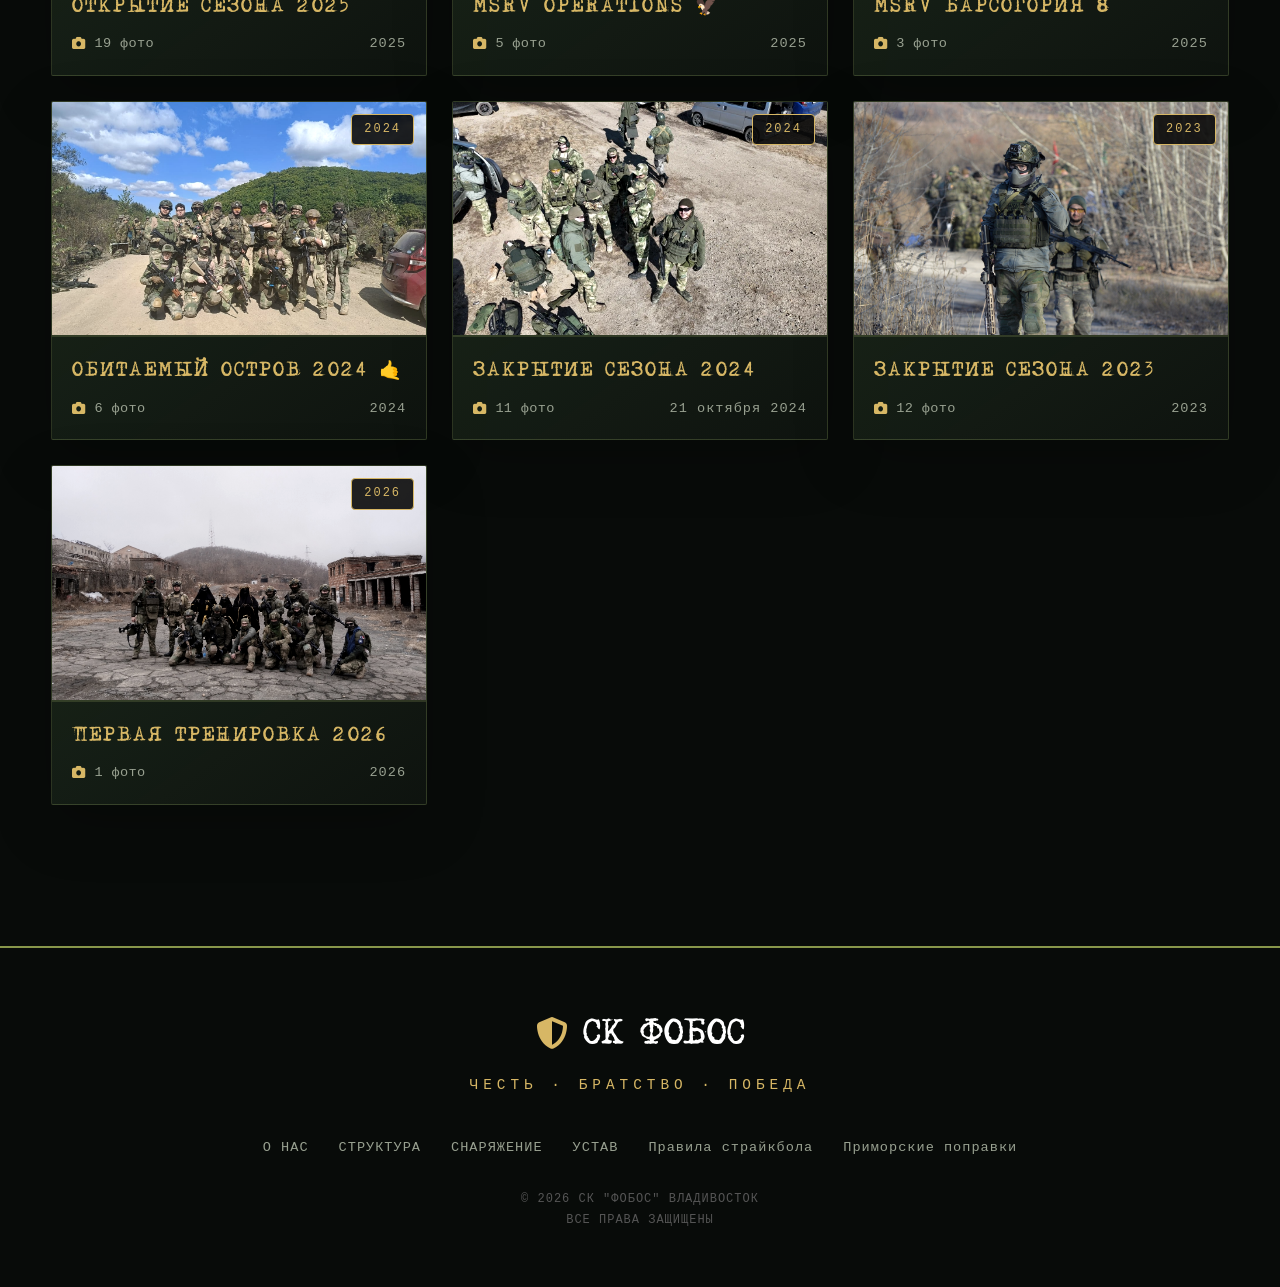
==== commit 9ca359bb: "Add files via upload" ====
--- a/index.html
+++ b/index.html
@@ -4,16 +4,21 @@
 <head>
     <meta charset="UTF-8">
     <meta name="viewport" content="width=device-width, initial-scale=1.0">
-    <meta name="description" content="СК ФОБОС — независимая страйкбольная команда Владивостока. Тактическая подготовка, дисциплина, братство.">
-    <meta name="keywords" content="страйкбол, Владивосток, команда, тактика, экипировка, airsoft">
-    <meta name="author" content="СК ФОБОС">
+    <meta name="description" content="СК «ФОБОС» — страйкбольная команда Владивостока и Приморского края. Набор новичков 18+, тренировки, игры, экипировка и командная подготовка.">
+    <meta name="keywords" content="страйкбол Владивосток, страйкбольная команда Владивосток, страйкбол Приморский край, airsoft Владивосток, вступить в страйкбольную команду, ФОБОС страйкбол">
+    <meta name="author" content="СК «ФОБОС»">
+    <meta name="robots" content="index, follow, max-image-preview:large">
     <meta name="theme-color" content="#4B5320">
 
-    <meta property="og:title" content="СК ФОБОС | Владивосток">
-    <meta property="og:description" content="Независимая страйкбольная команда">
-    <meta property="og:image" content="img/og-image.jpg">
-    <meta property="og:url" content="https://uncledeni.github.io">
+    <link rel="canonical" href="https://uncledeni.github.io/phobos-team.github.io/">
+    <meta property="og:locale" content="ru_RU">
+    <meta property="og:site_name" content="СК «ФОБОС» — страйкбол во Владивостоке">
+    <meta property="og:title" content="Страйкбол во Владивостоке — СК «ФОБОС»">
+    <meta property="og:description" content="Независимая страйкбольная команда Владивостока и Приморского края. Узнайте о команде и подайте заявку на вступление.">
+    <meta property="og:image" content="https://uncledeni.github.io/phobos-team.github.io/img/team.jpg">
+    <meta property="og:url" content="https://uncledeni.github.io/phobos-team.github.io/">
     <meta property="og:type" content="website">
+    <meta name="twitter:card" content="summary_large_image">
 
     <link rel="icon" href="data:image/svg+xml,<svg xmlns='http://www.w3.org/2000/svg' viewBox='0 0 100 100'><text y='.9em' font-size='90'>🛡️</text></svg>">
 
@@ -22,7 +27,7 @@
     <link rel="preload" href="style.css" as="style">
     <link rel="preload" href="img/gerb.png" as="image">
 
-    <title>СК "ФОБОС" | Владивосток</title>
+    <title>Страйкбол во Владивостоке — СК «ФОБОС» | Набор в команду</title>
     <link rel="stylesheet" href="style.css">
     <link rel="icon" type="image/png" href="img/gerb.png">
 
@@ -74,6 +79,10 @@
             </div>
             <div class="team-coords">
                 43.1155° N · 131.8855° E
+            </div>
+            <div class="hero-cta">
+                <a class="btn-tactical" href="#join"><span>ПОДАТЬ ЗАЯВКУ</span><i class="fas fa-arrow-right"></i></a>
+                <a class="hero-link" href="#about">УЗНАТЬ О КОМАНДЕ <i class="fas fa-chevron-down"></i></a>
             </div>
         </div>
         <div class="scroll-indicator">
@@ -115,12 +124,12 @@
 
     <section id="about" class="section dark-bg">
         <div class="container">
-            <h2 class="section-title"><i class="fas fa-info-circle"></i>МИССИЯ</h2>
+            <h2 class="section-title"><i class="fas fa-info-circle"></i>СТРАЙКБОЛ ВО ВЛАДИВОСТОКЕ</h2>
 
             <div class="about-grid">
                 <div class="about-text">
                     <p class="lead-text">
-                        МЫ — НЕЗАВИСИМАЯ СТРАЙКБОЛЬНАЯ КОМАНДА «ФОБОС» ИЗ ВЛАДИВОСТОКА. НАША ЦЕЛЬ — ФОРМИРОВАНИЕ СПЛОЧЕННОГО КОЛЛЕКТИВА С ВЫСОКИМ УРОВНЕМ ПОДГОТОВКИ И КАЧЕСТВЕННОЙ МАТЕРИАЛЬНО-ТЕХНИЧЕСКОЙ БАЗОЙ.
+                        СК «ФОБОС» — независимая страйкбольная команда Владивостока и Приморского края. Мы собираем совершеннолетних игроков, проводим тренировки и участвуем в играх, развивая тактическую подготовку, дисциплину и командное взаимодействие. Если вы ищете, где заниматься страйкболом во Владивостоке и как вступить в страйкбольную команду, начните со знакомства с нашими правилами и требованиями.
                     </p>
 
                     <div class="principles-grid">
@@ -1116,21 +1125,24 @@
         {
             "@context": "https://schema.org",
             "@type": "SportsTeam",
-            "name": "СК ФОБОС",
-            "alternateName": "Фобос",
+            "name": "СК «ФОБОС»",
+            "alternateName": ["ФОБОС", "Phobos Airsoft", "страйкбол ФОБОС"],
             "sport": "Airsoft",
             "location": {
-                "@type": "City",
-                "name": "Владивосток",
+                "@type": "Place",
+                "name": "Владивосток, Приморский край",
                 "address": {
                     "@type": "PostalAddress",
+                    "addressLocality": "Владивосток",
+                    "addressRegion": "Приморский край",
                     "addressCountry": "RU"
                 }
             },
             "foundingDate": "2014",
-            "url": "https://uncledeni.github.io",
-            "logo": "https://uncledeni.github.io/img/logo.png",
-            "description": "Независимая страйкбольная команда Владивостока. Тактическая подготовка, дисциплина, братство.",
+            "url": "https://uncledeni.github.io/phobos-team.github.io/",
+            "logo": "https://uncledeni.github.io/phobos-team.github.io/img/gerb.png",
+            "image": "https://uncledeni.github.io/phobos-team.github.io/img/team.jpg",
+            "description": "Независимая страйкбольная команда Владивостока и Приморского края. Тренировки, игры, тактическая подготовка и набор совершеннолетних кандидатов.",
             "member": [{
                 "@type": "Person",
                 "name": "Музыченко Андрей",
@@ -1144,8 +1156,10 @@
             }],
             "sameAs": [
                 "https://vk.com/id41676229",
-                "https://vk.com/id185773489"
-            ]
+                "https://vk.com/id185773489",
+                "https://airsoft-vl.ru/index.php?board=7.0"
+            ],
+            "keywords": "страйкбол Владивосток, страйкбол Приморский край, airsoft Владивосток, вступить в страйкбольную команду"
         }
     </script>
     <link rel="stylesheet" href="https://cdnjs.cloudflare.com/ajax/libs/font-awesome/6.5.1/css/all.min.css">
--- a/style.css
+++ b/style.css
@@ -4728,4 +4728,89 @@
 .album-photo-item .loading-placeholder.hidden {
     opacity: 0;
     pointer-events: none;
-}+}
+/* ============================================================
+FIX: стрелки лайтбокса — без кругов, просто жирные стрелки
+============================================================ */
+.lightbox-vk-nav {
+    background: transparent;
+    border: none;
+    border-radius: 0;
+    color: #ffffff;
+    width: 64px;
+    height: 96px;
+    font-size: 2.6rem;
+    -webkit-text-stroke: 1.5px currentColor;              /* «жирность» стрелки */
+    text-shadow: 0 2px 12px rgba(0, 0, 0, 0.95);          /* читаемость на любом фото */
+    filter: drop-shadow(0 2px 6px rgba(0, 0, 0, 0.7));
+    opacity: 0.85;
+    transition: color 0.3s, opacity 0.3s, transform 0.3s;
+}
+.lightbox-vk-nav:hover,
+.lightbox-vk-nav:active {
+    background: transparent;
+    color: var(--accent-color);
+    opacity: 1;
+    transform: translateY(-50%) scale(1.1);
+}
+
+@media screen and (max-width: 768px) {
+    .lightbox-vk-nav {
+        width: 48px;
+        height: 80px;
+        font-size: 2rem;
+        -webkit-text-stroke: 1.2px currentColor;
+    }
+    .lightbox-vk-prev { left: 8px; }
+    .lightbox-vk-next { right: 8px; }
+}/* PHOBOS // FIELD-OPS REDESIGN 2026 */
+:root{--primary-color:#87964a;--primary-light:#a9b967;--secondary-color:#1b2419;--accent-color:#d7b765;--accent-light:#f0d58d;--text-color:#f0f0e9;--text-muted:#98a090;--bg-dark:#080b09;--bg-light:#111711;--bg-card:rgba(23,31,22,.78);--border-color:rgba(164,181,107,.20);--success-color:#b5d86a;--font-main:'DS-Moster',Georgia,serif;--font-body:'Calculator','Roboto Mono',monospace}
+html{background:var(--bg-dark)}
+body{background:radial-gradient(circle at 10% 8%,rgba(118,143,59,.12),transparent 28rem),radial-gradient(circle at 90% 42%,rgba(215,183,101,.07),transparent 24rem),var(--bg-dark);color:var(--text-color);letter-spacing:.02em}
+body::before{content:'';position:fixed;inset:0;pointer-events:none;z-index:9999;opacity:.045;background-image:repeating-linear-gradient(0deg,rgba(255,255,255,.2) 0,rgba(255,255,255,.2) 1px,transparent 1px,transparent 4px);mix-blend-mode:overlay}
+::selection{background:var(--accent-color);color:#10130d}:focus-visible{outline:2px solid var(--accent-light);outline-offset:4px}
+.container{max-width:1320px;padding-left:clamp(22px,4vw,64px);padding-right:clamp(22px,4vw,64px)}
+.navbar{height:78px;background:rgba(7,10,8,.82);border-bottom:1px solid rgba(215,183,101,.3);box-shadow:0 12px 40px rgba(0,0,0,.28);backdrop-filter:blur(16px) saturate(130%)}
+.nav-container{max-width:1440px}.logo{font-size:1.25rem;letter-spacing:1px}.logo i{color:var(--accent-color);filter:drop-shadow(0 0 8px rgba(215,183,101,.5))}.nav-links{gap:clamp(14px,2.3vw,34px)}.nav-links a{font-size:.72rem;letter-spacing:.12em;color:#d9ddd1}.nav-links a::after{height:1px;bottom:-9px;background:var(--accent-color)}.nav-links a:hover,.nav-links a.active{color:var(--accent-light)}
+.hero{min-height:780px;height:100svh;background-image:linear-gradient(90deg,rgba(5,9,6,.85),rgba(5,9,6,.18) 55%,rgba(5,9,6,.78)),url('img/team.jpg');background-position:center 35%}
+.hero::after{content:'PHOBOS // VLADIVOSTOK // ACTIVE UNIT';position:absolute;top:112px;right:clamp(22px,5vw,75px);color:rgba(240,240,233,.58);font:.68rem var(--font-body);letter-spacing:.18em;writing-mode:vertical-rl}
+.overlay{background:linear-gradient(90deg,rgba(5,9,6,.92),rgba(5,9,6,.54) 48%,rgba(5,9,6,.3)),linear-gradient(0deg,rgba(5,9,6,.92),transparent 38%,rgba(5,9,6,.62))}
+.hero-content{width:min(100%,1320px);max-width:none;text-align:left;padding:120px clamp(22px,7vw,110px) 80px}.team-emblem{width:clamp(110px,12vw,170px);margin:0 0 22px}.team-emblem img{width:100%;filter:drop-shadow(0 0 24px rgba(215,183,101,.28))}.hero-badge{justify-content:flex-start;color:var(--accent-light);font-size:.75rem;letter-spacing:.24em}.hero-title{margin:12px 0 0;font-size:clamp(4.5rem,11vw,10rem);line-height:.82;letter-spacing:.05em;text-shadow:5px 8px 0 rgba(0,0,0,.25),0 0 28px rgba(255,255,255,.1)}.hero-subtitle{max-width:480px;margin-top:24px;color:#c8d0bf;font-size:clamp(.86rem,1.5vw,1.1rem);letter-spacing:.34em}.hero-divider{width:min(420px,60vw);margin:28px 0 20px}.team-status,.team-coords{justify-content:flex-start;margin-left:0}.team-status{font-size:.72rem;color:var(--success-color);letter-spacing:.18em}.team-coords{letter-spacing:.16em}.scroll-indicator{right:clamp(22px,5vw,75px);left:auto;bottom:46px;color:var(--accent-light)}
+.section{position:relative;padding:clamp(90px,11vw,160px) 0}.section::before{content:attr(id);position:absolute;top:36px;right:clamp(22px,5vw,75px);color:rgba(215,183,101,.26);font:.65rem var(--font-body);letter-spacing:.25em;text-transform:uppercase}.dark-bg{background:linear-gradient(180deg,#080b09,#0d130e 50%,#080b09)}.structure-section{background:linear-gradient(135deg,rgba(27,36,25,.56),rgba(8,11,9,.9))}.section-title{display:flex;align-items:center;gap:16px;margin-bottom:22px;font-size:clamp(2rem,4vw,3.6rem);letter-spacing:.08em}.section-title::after{content:'';display:block;flex:1;height:1px;margin-left:12px;background:linear-gradient(90deg,rgba(215,183,101,.45),transparent)}.section-title i{color:var(--accent-color);font-size:.55em}.section-subtitle,.trailer-subtitle{max-width:720px;color:var(--text-muted);line-height:1.9}
+.about-grid{gap:clamp(42px,7vw,110px)}.lead-text{color:#e4e8dc;font-size:clamp(1.05rem,1.8vw,1.35rem);line-height:1.75}.principle-card,.overview-card,.tactical-card,.join-card,.album-card{background:linear-gradient(145deg,rgba(31,43,29,.92),rgba(15,21,16,.86));border:1px solid var(--border-color);box-shadow:0 18px 60px rgba(0,0,0,.22)}.principle-card{min-height:180px;padding:26px 20px;transition:transform .24s ease,border-color .24s ease,background .24s ease}.principle-card:hover,.overview-card:hover,.tactical-card:hover,.album-card:hover{transform:translateY(-6px);border-color:rgba(215,183,101,.58)}.principle-icon{color:var(--accent-color);font-size:1.5rem}.principle-card h3{margin:14px 0 6px;color:#fff;font-size:1.1rem;letter-spacing:.1em}.principle-card p{color:var(--text-muted);font-size:.75rem}.check-list li{border-bottom:1px solid rgba(164,181,107,.12);padding:11px 0;color:#d9ded3;font-size:.8rem}.check-list li i{color:var(--accent-color)}.tactical-frame{border-color:rgba(215,183,101,.5);box-shadow:24px 24px 0 rgba(135,150,74,.1),0 22px 70px rgba(0,0,0,.48)}.tactical-frame img{filter:saturate(.72) contrast(1.08)}.frame-label{background:rgba(8,11,9,.8);border-top-color:rgba(215,183,101,.35)}
+.command-overview{gap:16px;margin:42px 0 58px}.overview-card{padding:22px;min-height:118px}.overview-label,.rank-type{color:var(--accent-color);font-size:.67rem;letter-spacing:.2em}.overview-card strong{display:block;margin-top:12px;color:#f0f0e7;font-size:.85rem;line-height:1.45}.tactical-card{border-radius:2px;transition:transform .24s ease,border-color .24s ease}.rank-card-topline{background:var(--accent-color)}.rank-name{color:var(--accent-light)}.rank-desc,.rank-duties{color:#adb7a5}.rank-footer{border-top-color:rgba(164,181,107,.18);color:var(--text-muted)}
+.trailer-section{padding:clamp(86px,9vw,128px) 0;background:#0b100c;border-top:1px solid rgba(135,150,74,.2);border-bottom:1px solid rgba(135,150,74,.2)}.trailer-tag{color:var(--accent-light);letter-spacing:.18em;font-size:.7rem}.trailer-video-wrapper{border:1px solid rgba(215,183,101,.45);border-radius:3px;box-shadow:0 25px 90px rgba(0,0,0,.42)}
+.btn,button,.gallery-filter,.album-card{font-family:var(--font-body)}.btn{border-radius:2px;letter-spacing:.12em;transition:transform .18s ease,box-shadow .18s ease,background .18s ease}.btn:hover{transform:translateY(-3px);box-shadow:0 12px 26px rgba(0,0,0,.28)}.btn-primary{background:var(--accent-color);color:#10140e}.btn-primary:hover{background:var(--accent-light)}.btn-secondary{border-color:rgba(215,183,101,.48);color:var(--accent-light)}
+.gallery-filter{border-color:rgba(164,181,107,.28);background:rgba(19,27,19,.76);color:#bdc6b6;transition:all .2s ease}.gallery-filter:hover,.gallery-filter.active{border-color:var(--accent-color);background:rgba(215,183,101,.13);color:var(--accent-light)}.album-card{border-radius:2px;overflow:hidden}.footer{background:#050705;border-top:1px solid rgba(215,183,101,.24)}.footer a:hover{color:var(--accent-light)}
+@media(max-width:900px){.nav-links{gap:16px}.hero-content{padding-left:7vw}.hero::after{display:none}}
+@media(max-width:768px){.navbar{height:68px}.nav-links{background:rgba(7,10,8,.98);border-top:1px solid rgba(215,183,101,.25)}.hero{min-height:720px;background-position:62% center}.hero-content{padding:120px 24px 90px;text-align:center}.team-emblem{margin-left:auto;margin-right:auto}.hero-badge,.team-status,.team-coords{justify-content:center}.hero-subtitle{margin-left:auto;margin-right:auto;letter-spacing:.18em}.hero-divider{margin-left:auto;margin-right:auto}.hero-title{font-size:clamp(3.5rem,17vw,6.5rem)}.section-title{font-size:clamp(1.8rem,9vw,2.8rem)}.section-title::after{min-width:24px}.section::before{top:22px}.principles-grid,.command-overview{grid-template-columns:1fr}.overview-card{min-height:auto}}
+@media(prefers-reduced-motion:reduce){*,*::before,*::after{scroll-behavior:auto!important;transition-duration:.01ms!important;animation-duration:.01ms!important}}
+.hero-cta{display:flex;align-items:center;gap:24px;margin-top:30px}.btn-tactical{background:var(--accent-color);border-color:var(--accent-color);color:#10140e;padding:15px 24px;font-size:.82rem;letter-spacing:.12em}.btn-tactical:hover{background:var(--accent-light);border-color:var(--accent-light);color:#10140e;box-shadow:0 0 28px rgba(215,183,101,.28)}.hero-link{color:#d9ddd1;text-decoration:none;font: .72rem var(--font-body);letter-spacing:.13em;transition:color .2s ease}.hero-link i{margin-left:7px;color:var(--accent-color)}.hero-link:hover{color:var(--accent-light)}
+@media(max-width:768px){.hero-cta{justify-content:center;flex-wrap:wrap;gap:16px}.btn-tactical{padding:14px 18px}.hero-link{font-size:.66rem}}
+
+/* RESPONSIVE SYSTEM // phones, tablets, wide screens */
+img,video{max-width:100%;height:auto}.album-main-photo,.album-photo-item img{width:100%;height:100%;object-fit:cover}.rank-level,.upgraded-uniform-grid,.uniform-intel-bar,.join-contacts-grid,.join-req-grid,.albums-grid{min-width:0}
+@media (max-width: 1100px){.container{padding-left:32px;padding-right:32px}.nav-links{gap:18px}.nav-links a{font-size:.66rem}.rank-level.level-2{grid-template-columns:repeat(2,minmax(0,1fr))}.upgraded-uniform-grid{grid-template-columns:repeat(2,minmax(0,1fr))}.join-contacts-grid,.join-req-grid{grid-template-columns:repeat(2,minmax(0,1fr))}}
+@media (max-width: 820px){.container{padding-left:22px;padding-right:22px}.navbar{height:68px}.nav-links{position:absolute;top:68px;left:0;right:0;display:none;flex-direction:column;gap:0;padding:10px 22px 22px}.nav-links.nav-active{display:flex}.nav-links li{width:100%}.nav-links a{display:block;padding:14px 4px;font-size:.75rem;border-bottom:1px solid rgba(164,181,107,.14)}.burger{display:block}.hero{height:auto;min-height:760px}.hero-content{padding-top:130px;padding-bottom:120px}.about-grid{grid-template-columns:1fr}.principles-grid,.command-overview,.uniform-intel-bar,.upgraded-uniform-grid,.join-contacts-grid,.join-req-grid{grid-template-columns:1fr}.rank-level.level-2{grid-template-columns:1fr}.tactical-card{min-width:0}.section-title{align-items:flex-start}.section-title::after{margin-top:1.1em}.uniform-panel,.join-card,.join-contact-card,.uniform-warning-box{max-width:100%}.albums-grid{grid-template-columns:repeat(2,minmax(0,1fr))}.album-modal-content,.lightbox-vk-content{width:calc(100% - 28px);max-height:calc(100vh - 28px)}.lightbox-vk-image{max-height:70vh}}
+@media (max-width: 520px){.container{padding-left:16px;padding-right:16px}.hero{min-height:720px;background-position:64% center}.hero-content{padding:116px 16px 100px}.hero-title{font-size:clamp(3.15rem,18vw,5.2rem);letter-spacing:.02em}.hero-subtitle{font-size:.72rem;letter-spacing:.16em}.hero-badge{font-size:.62rem;letter-spacing:.14em}.section{padding:78px 0}.section-title{font-size:clamp(1.8rem,10vw,2.5rem);gap:10px}.section-subtitle,.trailer-subtitle{font-size:.78rem;line-height:1.7}.lead-text{font-size:.95rem}.principle-card{min-height:150px}.rank-level.level-1,.rank-level.level-2,.rank-level.level-3,.rank-level.level-4{display:block}.rank-level .tactical-card{margin-bottom:14px;padding:22px 18px}.rank-desc,.rank-duties{font-size:.78rem}.uniform-panel-header{flex-wrap:wrap}.uniform-specs{grid-template-columns:1fr}.albums-grid{grid-template-columns:1fr}.album-card{min-width:0}.album-info{padding:16px}.album-title{font-size:1rem}.join-cta-block{padding:22px 16px}.footer-content{grid-template-columns:1fr;gap:28px}.footer-links{grid-template-columns:1fr 1fr}.lightbox-vk-nav{width:34px}.hero-cta{width:100%}.btn-tactical{width:100%;justify-content:center}.hero-link{font-size:.62rem}}
+
+/* HERO / HEADER REFERENCE MATCH */
+.navbar{height:74px;background:linear-gradient(180deg,rgba(4,7,5,.82),rgba(4,7,5,.18));border-bottom:1px solid rgba(215,183,101,.16);box-shadow:none;backdrop-filter:blur(8px);transition:background .25s ease}
+.nav-container{max-width:1440px}.logo{font-size:1.02rem;text-shadow:0 2px 8px rgba(0,0,0,.7)}.logo i{font-size:.9em}.nav-links a{text-shadow:0 2px 8px rgba(0,0,0,.8);font-size:.68rem}.burger div{background:var(--accent-light)}
+.hero{height:clamp(680px,100svh,940px);min-height:680px;background-image:url('img/team.jpg');background-position:center 38%;background-size:cover;align-items:center;overflow:hidden}
+.hero::before{z-index:0;opacity:.11}.hero::after{top:100px;right:30px;font-size:.56rem;opacity:.72}
+.hero .overlay{z-index:0;background:linear-gradient(180deg,rgba(3,6,4,.84) 0%,rgba(3,6,4,.28) 28%,rgba(3,6,4,.25) 52%,rgba(3,6,4,.78) 100%),linear-gradient(90deg,rgba(3,6,4,.56),transparent 48%,rgba(3,6,4,.46))}
+.hero-content{z-index:1;display:flex;flex-direction:column;align-items:center;justify-content:center;text-align:center;padding:130px 24px 90px;margin:0 auto;max-width:1000px}
+.team-emblem{width:clamp(76px,8vw,112px);height:auto;margin:0 auto 12px}.team-emblem img{filter:drop-shadow(0 0 16px rgba(215,183,101,.42))}.emblem-glow{background:radial-gradient(circle,rgba(215,183,101,.28),transparent 68%)}
+.hero-badge{justify-content:center;margin-bottom:6px;font-size:.66rem;letter-spacing:.22em}.hero-title{font-size:clamp(4rem,10vw,8.2rem);line-height:.84;letter-spacing:.04em;margin:10px 0 0;text-shadow:0 3px 0 rgba(0,0,0,.45),0 0 34px rgba(0,0,0,.8)}.hero-subtitle{margin:18px 0 0;max-width:none;font-size:clamp(.62rem,1.2vw,.88rem);letter-spacing:.32em;color:#c7c9bd}.hero-divider{width:180px;height:2px;margin:18px auto 12px;background:linear-gradient(90deg,transparent,var(--accent-color),transparent);box-shadow:0 0 18px rgba(215,183,101,.32)}.team-status,.team-coords{justify-content:center;margin:0}.team-status{font-size:.66rem;letter-spacing:.14em}.team-coords{margin-top:7px;font-size:.62rem;letter-spacing:.12em}.hero-cta{justify-content:center;gap:10px;margin-top:24px}.btn-tactical{min-width:160px;justify-content:center;padding:13px 18px;background:linear-gradient(180deg,#a5c942,#7f9f2e);border:1px solid #c4e35b;color:#10150b;box-shadow:0 7px 22px rgba(0,0,0,.35),inset 0 1px rgba(255,255,255,.18);font-family:var(--font-body);font-size:.68rem}.btn-tactical:hover{background:linear-gradient(180deg,#c4e35b,#9ebd3b);color:#10150b}.hero-link{display:inline-flex;align-items:center;min-width:160px;justify-content:center;padding:13px 18px;border:1px solid rgba(215,183,101,.58);background:rgba(7,11,8,.55);color:#e3e3d7;font-size:.66rem;box-shadow:0 7px 22px rgba(0,0,0,.3)}.hero-link:hover{background:rgba(215,183,101,.16);color:#fff}.scroll-indicator{bottom:28px;right:28px;left:auto;transform:none;font-size:.58rem;opacity:.78}.scroll-indicator .mouse{width:21px;height:32px}
+@media(max-width:820px){.navbar{background:linear-gradient(180deg,rgba(4,7,5,.9),rgba(4,7,5,.3))}.hero{height:calc(100svh - 0px);min-height:650px;background-position:58% center}.hero-content{padding:118px 18px 92px}.hero-title{font-size:clamp(3.5rem,16vw,6.5rem)}.hero-subtitle{letter-spacing:.2em}.hero::after{display:none}.scroll-indicator{right:16px;bottom:18px}.nav-links{background:rgba(5,8,6,.96);backdrop-filter:blur(14px)}}
+@media(max-width:520px){.hero{min-height:640px;background-position:58% center}.team-emblem{width:82px}.hero-title{font-size:clamp(3.3rem,17vw,5.2rem)}.hero-subtitle{font-size:.58rem;letter-spacing:.14em}.team-status{font-size:.59rem}.team-coords{font-size:.54rem}.hero-cta{width:auto;flex-direction:column;gap:9px}.btn-tactical,.hero-link{width:210px;min-width:210px;padding:12px 14px;font-size:.62rem}.scroll-indicator span{display:none}}
+
+/* CONTRAST PASS // feedback: text should read clearly over the photo */
+.hero .overlay{background:linear-gradient(180deg,rgba(2,5,3,.94) 0%,rgba(2,5,3,.68) 25%,rgba(2,5,3,.56) 52%,rgba(2,5,3,.92) 100%),linear-gradient(90deg,rgba(2,5,3,.76),rgba(2,5,3,.28) 50%,rgba(2,5,3,.70) 100%)}
+.hero::before{opacity:.07}.hero-content{filter:none}.hero-badge,.hero-title,.hero-subtitle,.team-status,.team-coords,.hero-link,.scroll-indicator{position:relative;z-index:2;text-shadow:0 2px 4px rgba(0,0,0,.95),0 0 16px rgba(0,0,0,.92)}
+.hero-title{color:#fff;text-shadow:0 3px 0 rgba(0,0,0,.70),0 0 2px #000,0 0 26px rgba(0,0,0,.98);-webkit-text-stroke:.35px rgba(255,255,255,.55)}
+.hero-subtitle{color:#f0f1e9;font-weight:600;text-shadow:0 2px 3px #000,0 0 12px #000}.hero-badge{color:#f4d786;font-weight:600}.team-status{color:#d5f178;font-weight:700}.team-coords{color:#e2e5d9;font-weight:600}.status-dot{box-shadow:0 0 12px #b5d86a,0 0 3px #fff}
+.navbar{background:linear-gradient(180deg,rgba(2,5,3,.95),rgba(2,5,3,.48));border-bottom-color:rgba(215,183,101,.28)}.logo,.nav-links a{color:#fff;text-shadow:0 2px 4px #000,0 0 10px #000}.nav-links a:hover,.nav-links a.active{color:#ffe29a}
+.hero-cta{position:relative;z-index:3}.btn-tactical{box-shadow:0 5px 18px rgba(0,0,0,.60),inset 0 1px rgba(255,255,255,.28)}.hero-link{background:rgba(3,6,4,.78);border-color:rgba(240,213,141,.78);color:#fff;text-shadow:0 2px 4px #000}
+@media(max-width:520px){.hero .overlay{background:linear-gradient(180deg,rgba(2,5,3,.95),rgba(2,5,3,.70) 34%,rgba(2,5,3,.60) 55%,rgba(2,5,3,.94))}.hero-title{-webkit-text-stroke:.2px rgba(255,255,255,.6)}}
--- a/style.css
+++ b/style.css
@@ -4728,4 +4728,89 @@
 .album-photo-item .loading-placeholder.hidden {
     opacity: 0;
     pointer-events: none;
-}+}
+/* ============================================================
+FIX: стрелки лайтбокса — без кругов, просто жирные стрелки
+============================================================ */
+.lightbox-vk-nav {
+    background: transparent;
+    border: none;
+    border-radius: 0;
+    color: #ffffff;
+    width: 64px;
+    height: 96px;
+    font-size: 2.6rem;
+    -webkit-text-stroke: 1.5px currentColor;              /* «жирность» стрелки */
+    text-shadow: 0 2px 12px rgba(0, 0, 0, 0.95);          /* читаемость на любом фото */
+    filter: drop-shadow(0 2px 6px rgba(0, 0, 0, 0.7));
+    opacity: 0.85;
+    transition: color 0.3s, opacity 0.3s, transform 0.3s;
+}
+.lightbox-vk-nav:hover,
+.lightbox-vk-nav:active {
+    background: transparent;
+    color: var(--accent-color);
+    opacity: 1;
+    transform: translateY(-50%) scale(1.1);
+}
+
+@media screen and (max-width: 768px) {
+    .lightbox-vk-nav {
+        width: 48px;
+        height: 80px;
+        font-size: 2rem;
+        -webkit-text-stroke: 1.2px currentColor;
+    }
+    .lightbox-vk-prev { left: 8px; }
+    .lightbox-vk-next { right: 8px; }
+}/* PHOBOS // FIELD-OPS REDESIGN 2026 */
+:root{--primary-color:#87964a;--primary-light:#a9b967;--secondary-color:#1b2419;--accent-color:#d7b765;--accent-light:#f0d58d;--text-color:#f0f0e9;--text-muted:#98a090;--bg-dark:#080b09;--bg-light:#111711;--bg-card:rgba(23,31,22,.78);--border-color:rgba(164,181,107,.20);--success-color:#b5d86a;--font-main:'DS-Moster',Georgia,serif;--font-body:'Calculator','Roboto Mono',monospace}
+html{background:var(--bg-dark)}
+body{background:radial-gradient(circle at 10% 8%,rgba(118,143,59,.12),transparent 28rem),radial-gradient(circle at 90% 42%,rgba(215,183,101,.07),transparent 24rem),var(--bg-dark);color:var(--text-color);letter-spacing:.02em}
+body::before{content:'';position:fixed;inset:0;pointer-events:none;z-index:9999;opacity:.045;background-image:repeating-linear-gradient(0deg,rgba(255,255,255,.2) 0,rgba(255,255,255,.2) 1px,transparent 1px,transparent 4px);mix-blend-mode:overlay}
+::selection{background:var(--accent-color);color:#10130d}:focus-visible{outline:2px solid var(--accent-light);outline-offset:4px}
+.container{max-width:1320px;padding-left:clamp(22px,4vw,64px);padding-right:clamp(22px,4vw,64px)}
+.navbar{height:78px;background:rgba(7,10,8,.82);border-bottom:1px solid rgba(215,183,101,.3);box-shadow:0 12px 40px rgba(0,0,0,.28);backdrop-filter:blur(16px) saturate(130%)}
+.nav-container{max-width:1440px}.logo{font-size:1.25rem;letter-spacing:1px}.logo i{color:var(--accent-color);filter:drop-shadow(0 0 8px rgba(215,183,101,.5))}.nav-links{gap:clamp(14px,2.3vw,34px)}.nav-links a{font-size:.72rem;letter-spacing:.12em;color:#d9ddd1}.nav-links a::after{height:1px;bottom:-9px;background:var(--accent-color)}.nav-links a:hover,.nav-links a.active{color:var(--accent-light)}
+.hero{min-height:780px;height:100svh;background-image:linear-gradient(90deg,rgba(5,9,6,.85),rgba(5,9,6,.18) 55%,rgba(5,9,6,.78)),url('img/team.jpg');background-position:center 35%}
+.hero::after{content:'PHOBOS // VLADIVOSTOK // ACTIVE UNIT';position:absolute;top:112px;right:clamp(22px,5vw,75px);color:rgba(240,240,233,.58);font:.68rem var(--font-body);letter-spacing:.18em;writing-mode:vertical-rl}
+.overlay{background:linear-gradient(90deg,rgba(5,9,6,.92),rgba(5,9,6,.54) 48%,rgba(5,9,6,.3)),linear-gradient(0deg,rgba(5,9,6,.92),transparent 38%,rgba(5,9,6,.62))}
+.hero-content{width:min(100%,1320px);max-width:none;text-align:left;padding:120px clamp(22px,7vw,110px) 80px}.team-emblem{width:clamp(110px,12vw,170px);margin:0 0 22px}.team-emblem img{width:100%;filter:drop-shadow(0 0 24px rgba(215,183,101,.28))}.hero-badge{justify-content:flex-start;color:var(--accent-light);font-size:.75rem;letter-spacing:.24em}.hero-title{margin:12px 0 0;font-size:clamp(4.5rem,11vw,10rem);line-height:.82;letter-spacing:.05em;text-shadow:5px 8px 0 rgba(0,0,0,.25),0 0 28px rgba(255,255,255,.1)}.hero-subtitle{max-width:480px;margin-top:24px;color:#c8d0bf;font-size:clamp(.86rem,1.5vw,1.1rem);letter-spacing:.34em}.hero-divider{width:min(420px,60vw);margin:28px 0 20px}.team-status,.team-coords{justify-content:flex-start;margin-left:0}.team-status{font-size:.72rem;color:var(--success-color);letter-spacing:.18em}.team-coords{letter-spacing:.16em}.scroll-indicator{right:clamp(22px,5vw,75px);left:auto;bottom:46px;color:var(--accent-light)}
+.section{position:relative;padding:clamp(90px,11vw,160px) 0}.section::before{content:attr(id);position:absolute;top:36px;right:clamp(22px,5vw,75px);color:rgba(215,183,101,.26);font:.65rem var(--font-body);letter-spacing:.25em;text-transform:uppercase}.dark-bg{background:linear-gradient(180deg,#080b09,#0d130e 50%,#080b09)}.structure-section{background:linear-gradient(135deg,rgba(27,36,25,.56),rgba(8,11,9,.9))}.section-title{display:flex;align-items:center;gap:16px;margin-bottom:22px;font-size:clamp(2rem,4vw,3.6rem);letter-spacing:.08em}.section-title::after{content:'';display:block;flex:1;height:1px;margin-left:12px;background:linear-gradient(90deg,rgba(215,183,101,.45),transparent)}.section-title i{color:var(--accent-color);font-size:.55em}.section-subtitle,.trailer-subtitle{max-width:720px;color:var(--text-muted);line-height:1.9}
+.about-grid{gap:clamp(42px,7vw,110px)}.lead-text{color:#e4e8dc;font-size:clamp(1.05rem,1.8vw,1.35rem);line-height:1.75}.principle-card,.overview-card,.tactical-card,.join-card,.album-card{background:linear-gradient(145deg,rgba(31,43,29,.92),rgba(15,21,16,.86));border:1px solid var(--border-color);box-shadow:0 18px 60px rgba(0,0,0,.22)}.principle-card{min-height:180px;padding:26px 20px;transition:transform .24s ease,border-color .24s ease,background .24s ease}.principle-card:hover,.overview-card:hover,.tactical-card:hover,.album-card:hover{transform:translateY(-6px);border-color:rgba(215,183,101,.58)}.principle-icon{color:var(--accent-color);font-size:1.5rem}.principle-card h3{margin:14px 0 6px;color:#fff;font-size:1.1rem;letter-spacing:.1em}.principle-card p{color:var(--text-muted);font-size:.75rem}.check-list li{border-bottom:1px solid rgba(164,181,107,.12);padding:11px 0;color:#d9ded3;font-size:.8rem}.check-list li i{color:var(--accent-color)}.tactical-frame{border-color:rgba(215,183,101,.5);box-shadow:24px 24px 0 rgba(135,150,74,.1),0 22px 70px rgba(0,0,0,.48)}.tactical-frame img{filter:saturate(.72) contrast(1.08)}.frame-label{background:rgba(8,11,9,.8);border-top-color:rgba(215,183,101,.35)}
+.command-overview{gap:16px;margin:42px 0 58px}.overview-card{padding:22px;min-height:118px}.overview-label,.rank-type{color:var(--accent-color);font-size:.67rem;letter-spacing:.2em}.overview-card strong{display:block;margin-top:12px;color:#f0f0e7;font-size:.85rem;line-height:1.45}.tactical-card{border-radius:2px;transition:transform .24s ease,border-color .24s ease}.rank-card-topline{background:var(--accent-color)}.rank-name{color:var(--accent-light)}.rank-desc,.rank-duties{color:#adb7a5}.rank-footer{border-top-color:rgba(164,181,107,.18);color:var(--text-muted)}
+.trailer-section{padding:clamp(86px,9vw,128px) 0;background:#0b100c;border-top:1px solid rgba(135,150,74,.2);border-bottom:1px solid rgba(135,150,74,.2)}.trailer-tag{color:var(--accent-light);letter-spacing:.18em;font-size:.7rem}.trailer-video-wrapper{border:1px solid rgba(215,183,101,.45);border-radius:3px;box-shadow:0 25px 90px rgba(0,0,0,.42)}
+.btn,button,.gallery-filter,.album-card{font-family:var(--font-body)}.btn{border-radius:2px;letter-spacing:.12em;transition:transform .18s ease,box-shadow .18s ease,background .18s ease}.btn:hover{transform:translateY(-3px);box-shadow:0 12px 26px rgba(0,0,0,.28)}.btn-primary{background:var(--accent-color);color:#10140e}.btn-primary:hover{background:var(--accent-light)}.btn-secondary{border-color:rgba(215,183,101,.48);color:var(--accent-light)}
+.gallery-filter{border-color:rgba(164,181,107,.28);background:rgba(19,27,19,.76);color:#bdc6b6;transition:all .2s ease}.gallery-filter:hover,.gallery-filter.active{border-color:var(--accent-color);background:rgba(215,183,101,.13);color:var(--accent-light)}.album-card{border-radius:2px;overflow:hidden}.footer{background:#050705;border-top:1px solid rgba(215,183,101,.24)}.footer a:hover{color:var(--accent-light)}
+@media(max-width:900px){.nav-links{gap:16px}.hero-content{padding-left:7vw}.hero::after{display:none}}
+@media(max-width:768px){.navbar{height:68px}.nav-links{background:rgba(7,10,8,.98);border-top:1px solid rgba(215,183,101,.25)}.hero{min-height:720px;background-position:62% center}.hero-content{padding:120px 24px 90px;text-align:center}.team-emblem{margin-left:auto;margin-right:auto}.hero-badge,.team-status,.team-coords{justify-content:center}.hero-subtitle{margin-left:auto;margin-right:auto;letter-spacing:.18em}.hero-divider{margin-left:auto;margin-right:auto}.hero-title{font-size:clamp(3.5rem,17vw,6.5rem)}.section-title{font-size:clamp(1.8rem,9vw,2.8rem)}.section-title::after{min-width:24px}.section::before{top:22px}.principles-grid,.command-overview{grid-template-columns:1fr}.overview-card{min-height:auto}}
+@media(prefers-reduced-motion:reduce){*,*::before,*::after{scroll-behavior:auto!important;transition-duration:.01ms!important;animation-duration:.01ms!important}}
+.hero-cta{display:flex;align-items:center;gap:24px;margin-top:30px}.btn-tactical{background:var(--accent-color);border-color:var(--accent-color);color:#10140e;padding:15px 24px;font-size:.82rem;letter-spacing:.12em}.btn-tactical:hover{background:var(--accent-light);border-color:var(--accent-light);color:#10140e;box-shadow:0 0 28px rgba(215,183,101,.28)}.hero-link{color:#d9ddd1;text-decoration:none;font: .72rem var(--font-body);letter-spacing:.13em;transition:color .2s ease}.hero-link i{margin-left:7px;color:var(--accent-color)}.hero-link:hover{color:var(--accent-light)}
+@media(max-width:768px){.hero-cta{justify-content:center;flex-wrap:wrap;gap:16px}.btn-tactical{padding:14px 18px}.hero-link{font-size:.66rem}}
+
+/* RESPONSIVE SYSTEM // phones, tablets, wide screens */
+img,video{max-width:100%;height:auto}.album-main-photo,.album-photo-item img{width:100%;height:100%;object-fit:cover}.rank-level,.upgraded-uniform-grid,.uniform-intel-bar,.join-contacts-grid,.join-req-grid,.albums-grid{min-width:0}
+@media (max-width: 1100px){.container{padding-left:32px;padding-right:32px}.nav-links{gap:18px}.nav-links a{font-size:.66rem}.rank-level.level-2{grid-template-columns:repeat(2,minmax(0,1fr))}.upgraded-uniform-grid{grid-template-columns:repeat(2,minmax(0,1fr))}.join-contacts-grid,.join-req-grid{grid-template-columns:repeat(2,minmax(0,1fr))}}
+@media (max-width: 820px){.container{padding-left:22px;padding-right:22px}.navbar{height:68px}.nav-links{position:absolute;top:68px;left:0;right:0;display:none;flex-direction:column;gap:0;padding:10px 22px 22px}.nav-links.nav-active{display:flex}.nav-links li{width:100%}.nav-links a{display:block;padding:14px 4px;font-size:.75rem;border-bottom:1px solid rgba(164,181,107,.14)}.burger{display:block}.hero{height:auto;min-height:760px}.hero-content{padding-top:130px;padding-bottom:120px}.about-grid{grid-template-columns:1fr}.principles-grid,.command-overview,.uniform-intel-bar,.upgraded-uniform-grid,.join-contacts-grid,.join-req-grid{grid-template-columns:1fr}.rank-level.level-2{grid-template-columns:1fr}.tactical-card{min-width:0}.section-title{align-items:flex-start}.section-title::after{margin-top:1.1em}.uniform-panel,.join-card,.join-contact-card,.uniform-warning-box{max-width:100%}.albums-grid{grid-template-columns:repeat(2,minmax(0,1fr))}.album-modal-content,.lightbox-vk-content{width:calc(100% - 28px);max-height:calc(100vh - 28px)}.lightbox-vk-image{max-height:70vh}}
+@media (max-width: 520px){.container{padding-left:16px;padding-right:16px}.hero{min-height:720px;background-position:64% center}.hero-content{padding:116px 16px 100px}.hero-title{font-size:clamp(3.15rem,18vw,5.2rem);letter-spacing:.02em}.hero-subtitle{font-size:.72rem;letter-spacing:.16em}.hero-badge{font-size:.62rem;letter-spacing:.14em}.section{padding:78px 0}.section-title{font-size:clamp(1.8rem,10vw,2.5rem);gap:10px}.section-subtitle,.trailer-subtitle{font-size:.78rem;line-height:1.7}.lead-text{font-size:.95rem}.principle-card{min-height:150px}.rank-level.level-1,.rank-level.level-2,.rank-level.level-3,.rank-level.level-4{display:block}.rank-level .tactical-card{margin-bottom:14px;padding:22px 18px}.rank-desc,.rank-duties{font-size:.78rem}.uniform-panel-header{flex-wrap:wrap}.uniform-specs{grid-template-columns:1fr}.albums-grid{grid-template-columns:1fr}.album-card{min-width:0}.album-info{padding:16px}.album-title{font-size:1rem}.join-cta-block{padding:22px 16px}.footer-content{grid-template-columns:1fr;gap:28px}.footer-links{grid-template-columns:1fr 1fr}.lightbox-vk-nav{width:34px}.hero-cta{width:100%}.btn-tactical{width:100%;justify-content:center}.hero-link{font-size:.62rem}}
+
+/* HERO / HEADER REFERENCE MATCH */
+.navbar{height:74px;background:linear-gradient(180deg,rgba(4,7,5,.82),rgba(4,7,5,.18));border-bottom:1px solid rgba(215,183,101,.16);box-shadow:none;backdrop-filter:blur(8px);transition:background .25s ease}
+.nav-container{max-width:1440px}.logo{font-size:1.02rem;text-shadow:0 2px 8px rgba(0,0,0,.7)}.logo i{font-size:.9em}.nav-links a{text-shadow:0 2px 8px rgba(0,0,0,.8);font-size:.68rem}.burger div{background:var(--accent-light)}
+.hero{height:clamp(680px,100svh,940px);min-height:680px;background-image:url('img/team.jpg');background-position:center 38%;background-size:cover;align-items:center;overflow:hidden}
+.hero::before{z-index:0;opacity:.11}.hero::after{top:100px;right:30px;font-size:.56rem;opacity:.72}
+.hero .overlay{z-index:0;background:linear-gradient(180deg,rgba(3,6,4,.84) 0%,rgba(3,6,4,.28) 28%,rgba(3,6,4,.25) 52%,rgba(3,6,4,.78) 100%),linear-gradient(90deg,rgba(3,6,4,.56),transparent 48%,rgba(3,6,4,.46))}
+.hero-content{z-index:1;display:flex;flex-direction:column;align-items:center;justify-content:center;text-align:center;padding:130px 24px 90px;margin:0 auto;max-width:1000px}
+.team-emblem{width:clamp(76px,8vw,112px);height:auto;margin:0 auto 12px}.team-emblem img{filter:drop-shadow(0 0 16px rgba(215,183,101,.42))}.emblem-glow{background:radial-gradient(circle,rgba(215,183,101,.28),transparent 68%)}
+.hero-badge{justify-content:center;margin-bottom:6px;font-size:.66rem;letter-spacing:.22em}.hero-title{font-size:clamp(4rem,10vw,8.2rem);line-height:.84;letter-spacing:.04em;margin:10px 0 0;text-shadow:0 3px 0 rgba(0,0,0,.45),0 0 34px rgba(0,0,0,.8)}.hero-subtitle{margin:18px 0 0;max-width:none;font-size:clamp(.62rem,1.2vw,.88rem);letter-spacing:.32em;color:#c7c9bd}.hero-divider{width:180px;height:2px;margin:18px auto 12px;background:linear-gradient(90deg,transparent,var(--accent-color),transparent);box-shadow:0 0 18px rgba(215,183,101,.32)}.team-status,.team-coords{justify-content:center;margin:0}.team-status{font-size:.66rem;letter-spacing:.14em}.team-coords{margin-top:7px;font-size:.62rem;letter-spacing:.12em}.hero-cta{justify-content:center;gap:10px;margin-top:24px}.btn-tactical{min-width:160px;justify-content:center;padding:13px 18px;background:linear-gradient(180deg,#a5c942,#7f9f2e);border:1px solid #c4e35b;color:#10150b;box-shadow:0 7px 22px rgba(0,0,0,.35),inset 0 1px rgba(255,255,255,.18);font-family:var(--font-body);font-size:.68rem}.btn-tactical:hover{background:linear-gradient(180deg,#c4e35b,#9ebd3b);color:#10150b}.hero-link{display:inline-flex;align-items:center;min-width:160px;justify-content:center;padding:13px 18px;border:1px solid rgba(215,183,101,.58);background:rgba(7,11,8,.55);color:#e3e3d7;font-size:.66rem;box-shadow:0 7px 22px rgba(0,0,0,.3)}.hero-link:hover{background:rgba(215,183,101,.16);color:#fff}.scroll-indicator{bottom:28px;right:28px;left:auto;transform:none;font-size:.58rem;opacity:.78}.scroll-indicator .mouse{width:21px;height:32px}
+@media(max-width:820px){.navbar{background:linear-gradient(180deg,rgba(4,7,5,.9),rgba(4,7,5,.3))}.hero{height:calc(100svh - 0px);min-height:650px;background-position:58% center}.hero-content{padding:118px 18px 92px}.hero-title{font-size:clamp(3.5rem,16vw,6.5rem)}.hero-subtitle{letter-spacing:.2em}.hero::after{display:none}.scroll-indicator{right:16px;bottom:18px}.nav-links{background:rgba(5,8,6,.96);backdrop-filter:blur(14px)}}
+@media(max-width:520px){.hero{min-height:640px;background-position:58% center}.team-emblem{width:82px}.hero-title{font-size:clamp(3.3rem,17vw,5.2rem)}.hero-subtitle{font-size:.58rem;letter-spacing:.14em}.team-status{font-size:.59rem}.team-coords{font-size:.54rem}.hero-cta{width:auto;flex-direction:column;gap:9px}.btn-tactical,.hero-link{width:210px;min-width:210px;padding:12px 14px;font-size:.62rem}.scroll-indicator span{display:none}}
+
+/* CONTRAST PASS // feedback: text should read clearly over the photo */
+.hero .overlay{background:linear-gradient(180deg,rgba(2,5,3,.94) 0%,rgba(2,5,3,.68) 25%,rgba(2,5,3,.56) 52%,rgba(2,5,3,.92) 100%),linear-gradient(90deg,rgba(2,5,3,.76),rgba(2,5,3,.28) 50%,rgba(2,5,3,.70) 100%)}
+.hero::before{opacity:.07}.hero-content{filter:none}.hero-badge,.hero-title,.hero-subtitle,.team-status,.team-coords,.hero-link,.scroll-indicator{position:relative;z-index:2;text-shadow:0 2px 4px rgba(0,0,0,.95),0 0 16px rgba(0,0,0,.92)}
+.hero-title{color:#fff;text-shadow:0 3px 0 rgba(0,0,0,.70),0 0 2px #000,0 0 26px rgba(0,0,0,.98);-webkit-text-stroke:.35px rgba(255,255,255,.55)}
+.hero-subtitle{color:#f0f1e9;font-weight:600;text-shadow:0 2px 3px #000,0 0 12px #000}.hero-badge{color:#f4d786;font-weight:600}.team-status{color:#d5f178;font-weight:700}.team-coords{color:#e2e5d9;font-weight:600}.status-dot{box-shadow:0 0 12px #b5d86a,0 0 3px #fff}
+.navbar{background:linear-gradient(180deg,rgba(2,5,3,.95),rgba(2,5,3,.48));border-bottom-color:rgba(215,183,101,.28)}.logo,.nav-links a{color:#fff;text-shadow:0 2px 4px #000,0 0 10px #000}.nav-links a:hover,.nav-links a.active{color:#ffe29a}
+.hero-cta{position:relative;z-index:3}.btn-tactical{box-shadow:0 5px 18px rgba(0,0,0,.60),inset 0 1px rgba(255,255,255,.28)}.hero-link{background:rgba(3,6,4,.78);border-color:rgba(240,213,141,.78);color:#fff;text-shadow:0 2px 4px #000}
+@media(max-width:520px){.hero .overlay{background:linear-gradient(180deg,rgba(2,5,3,.95),rgba(2,5,3,.70) 34%,rgba(2,5,3,.60) 55%,rgba(2,5,3,.94))}.hero-title{-webkit-text-stroke:.2px rgba(255,255,255,.6)}}
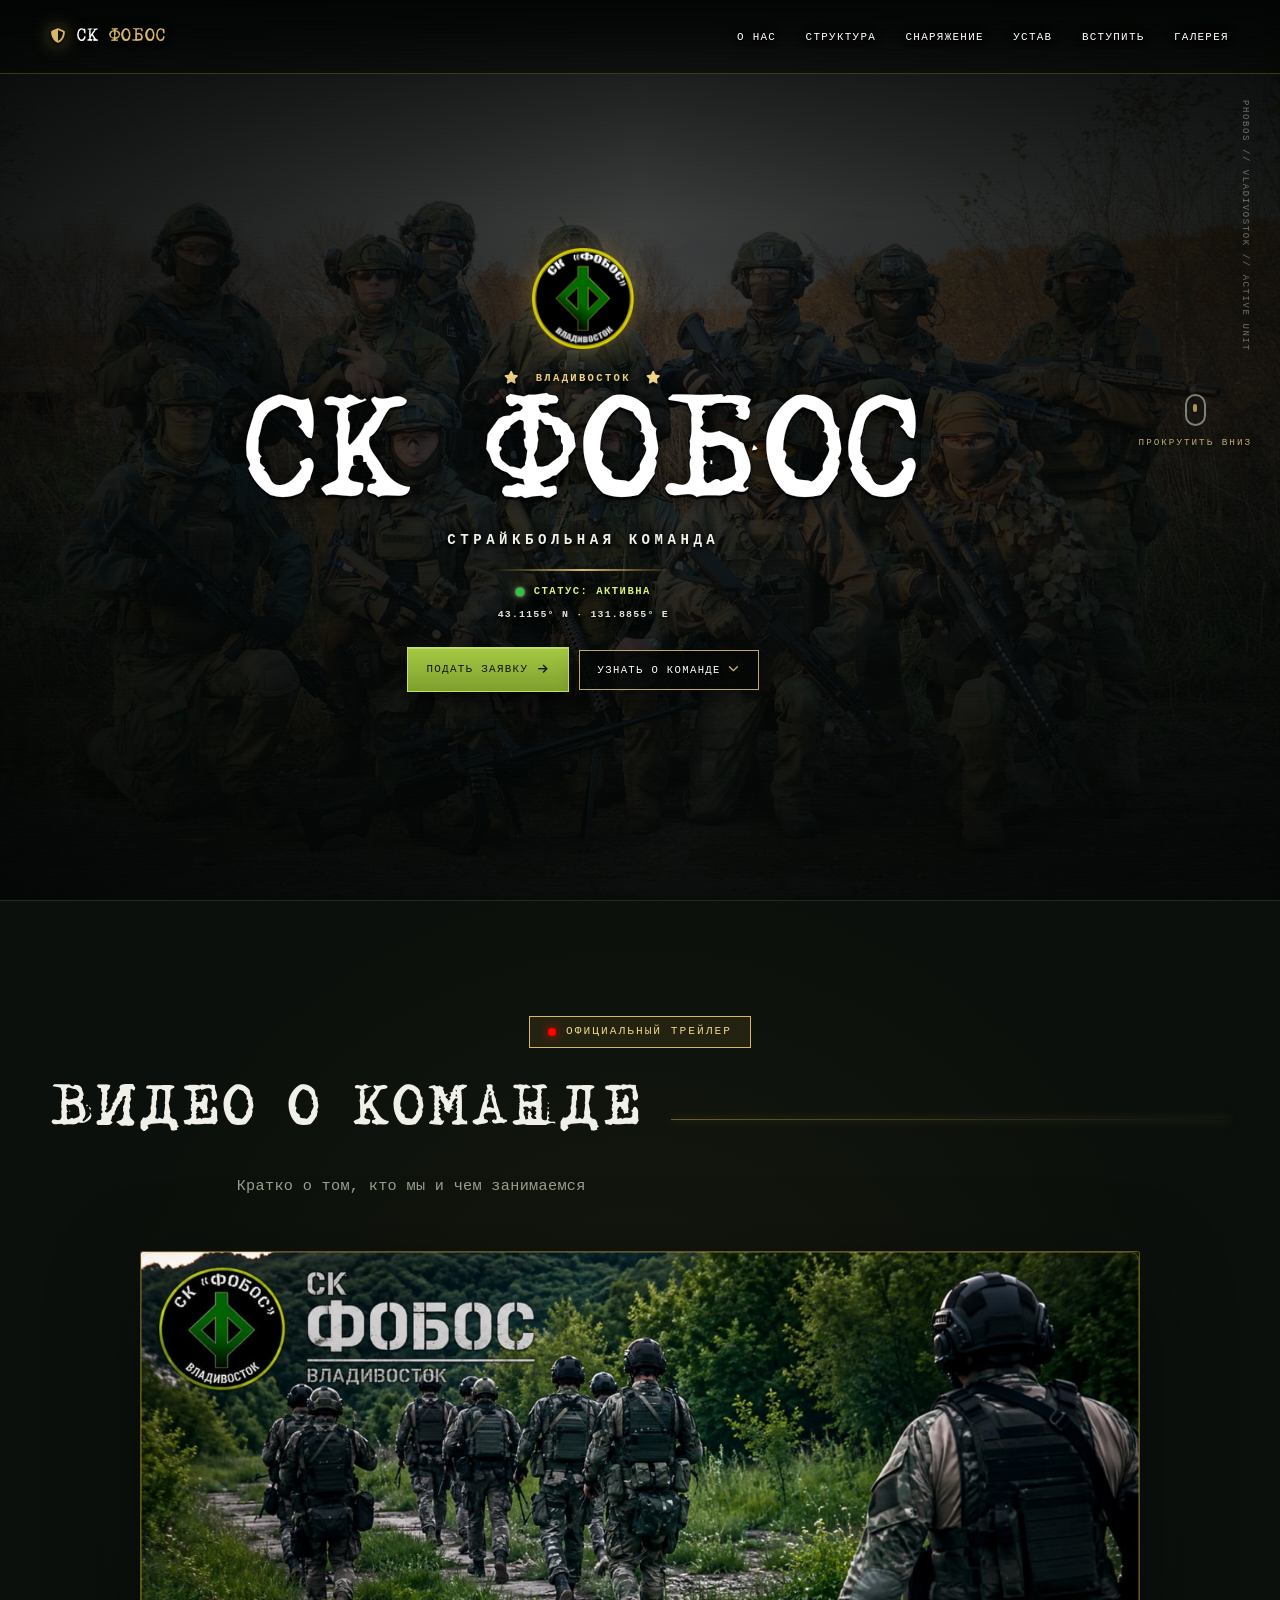
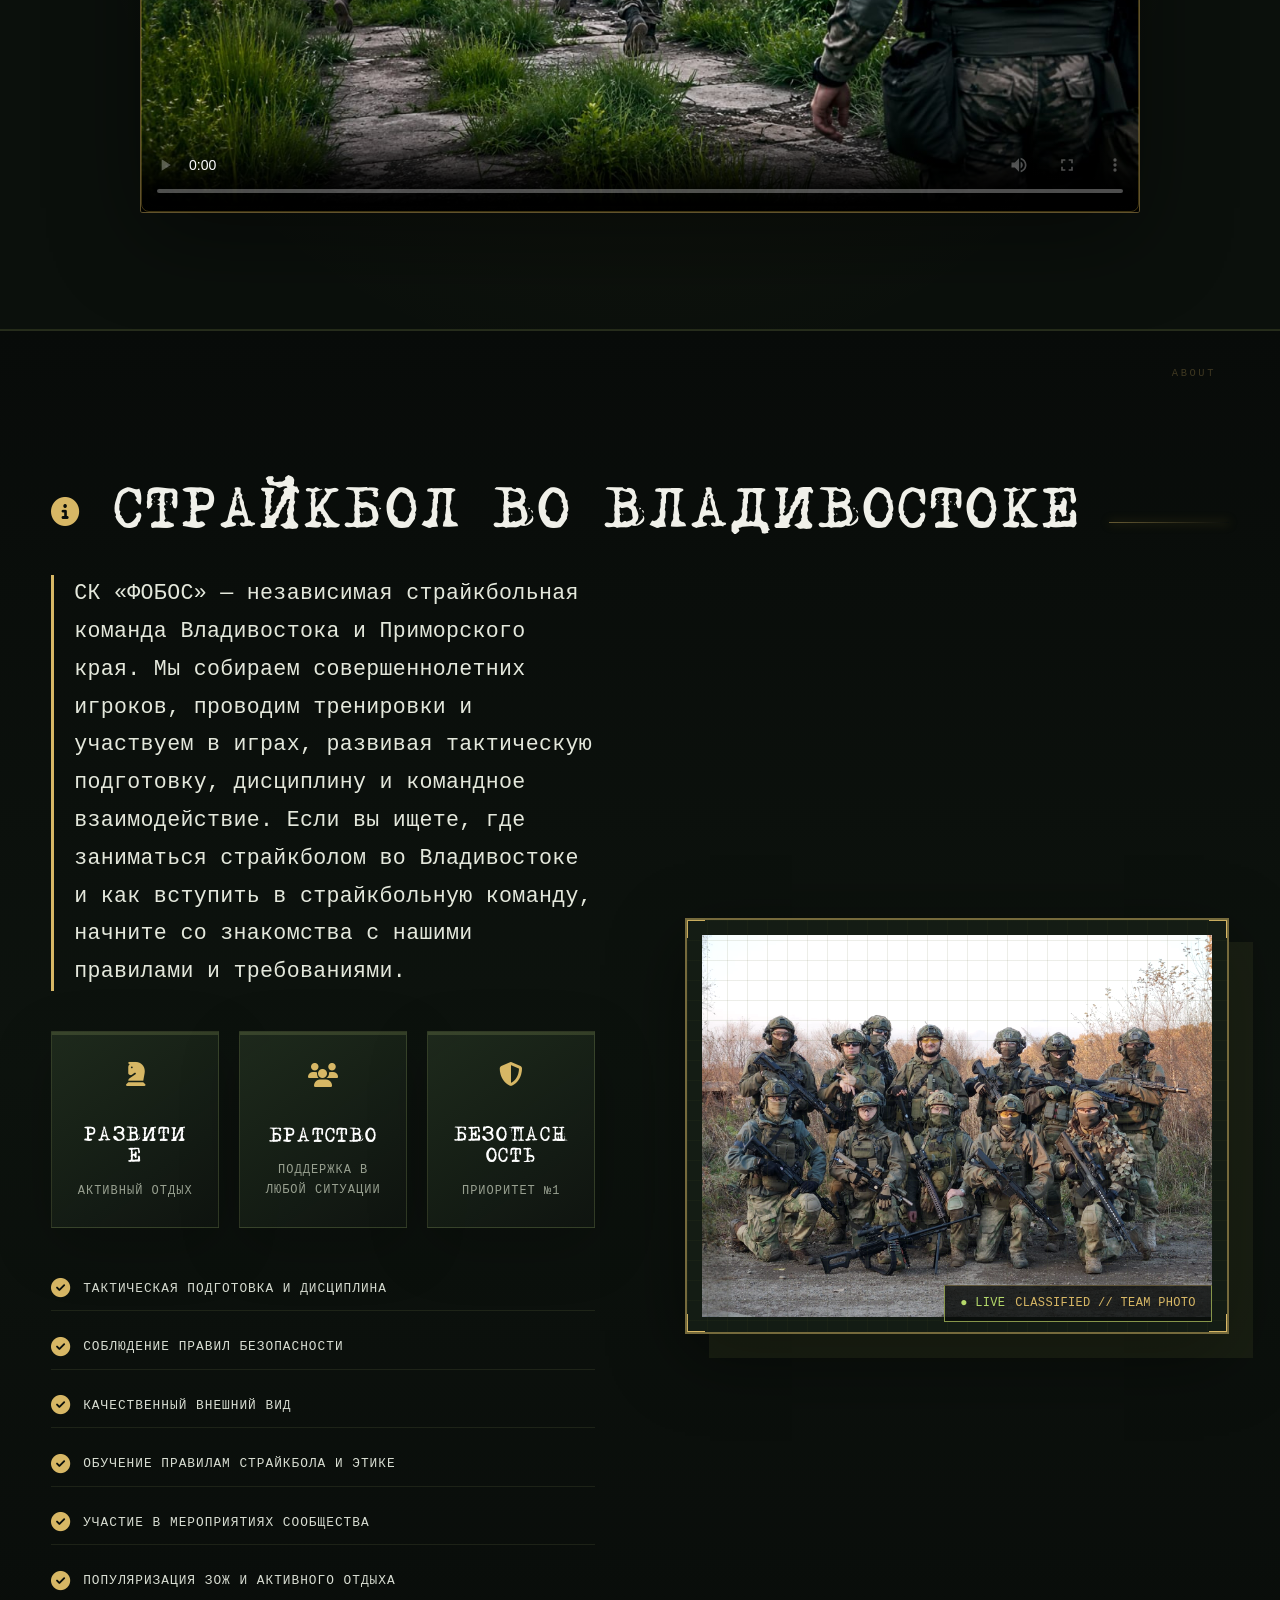
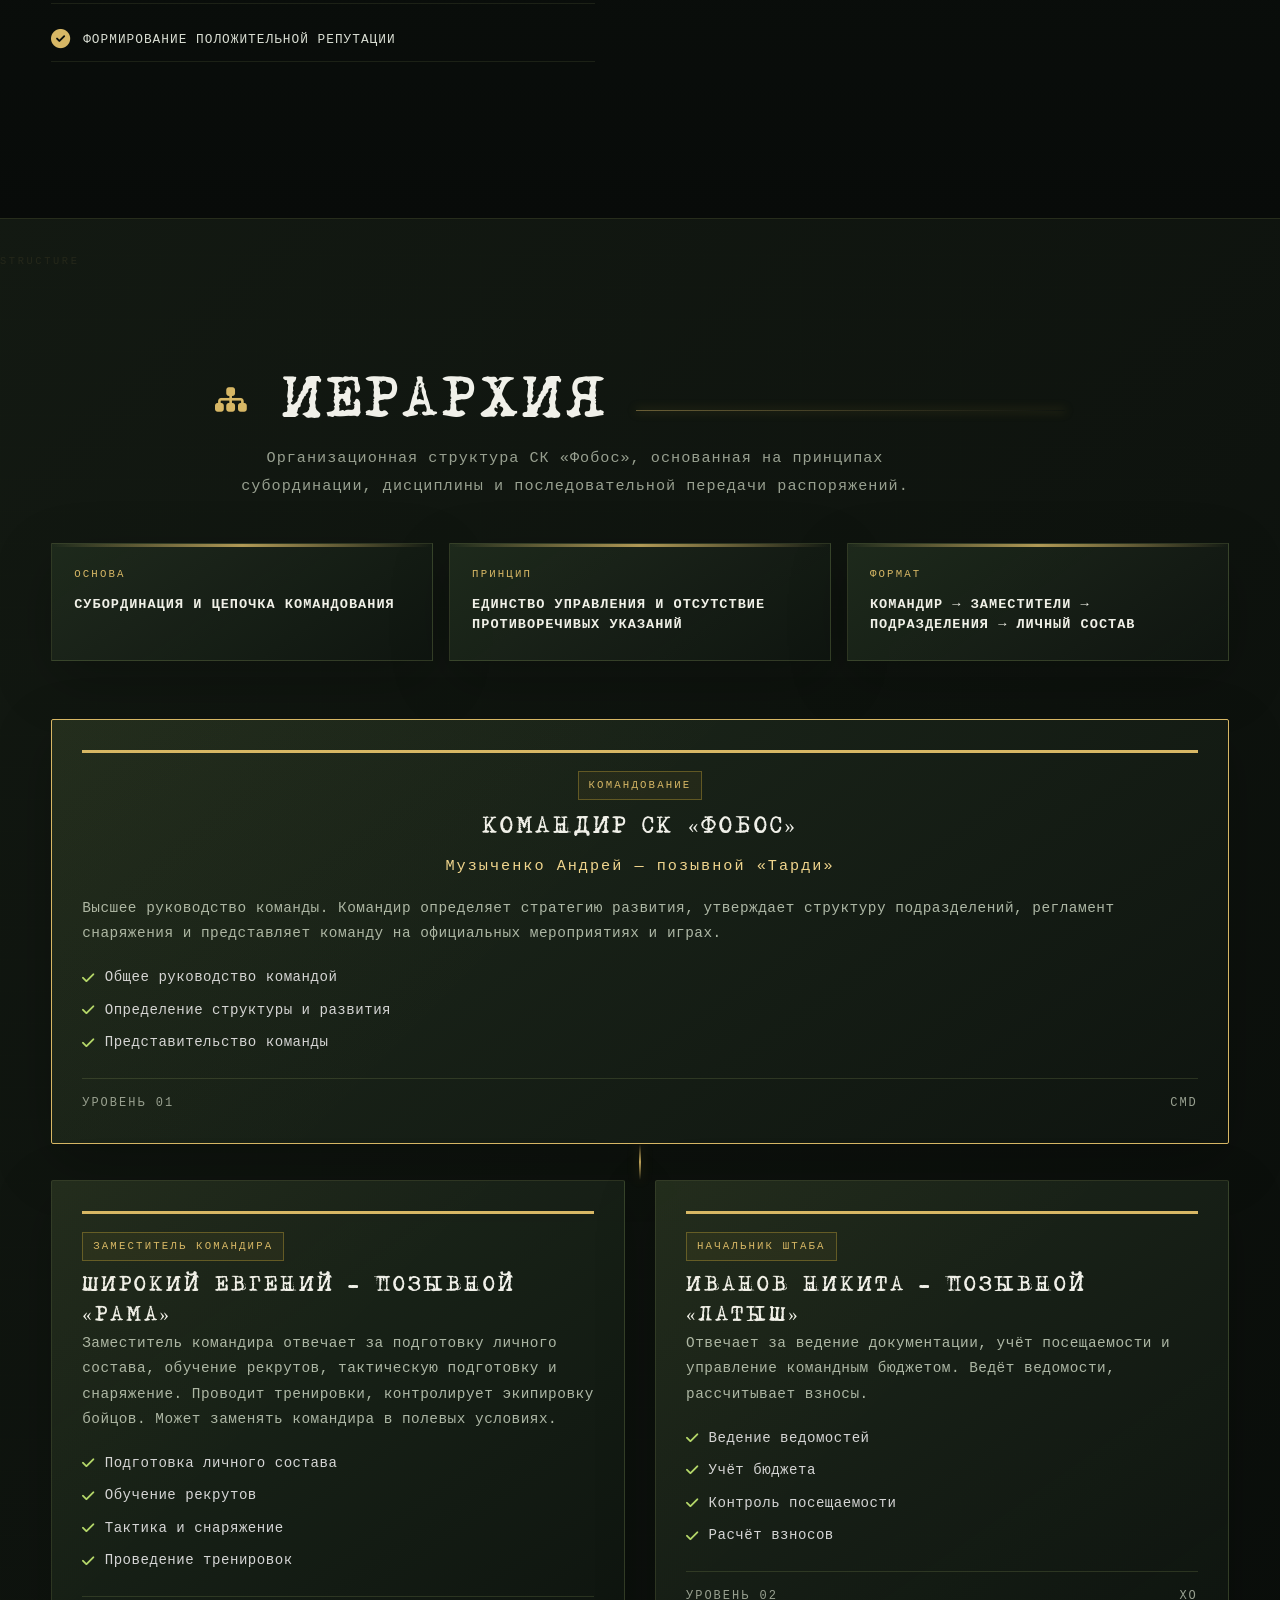
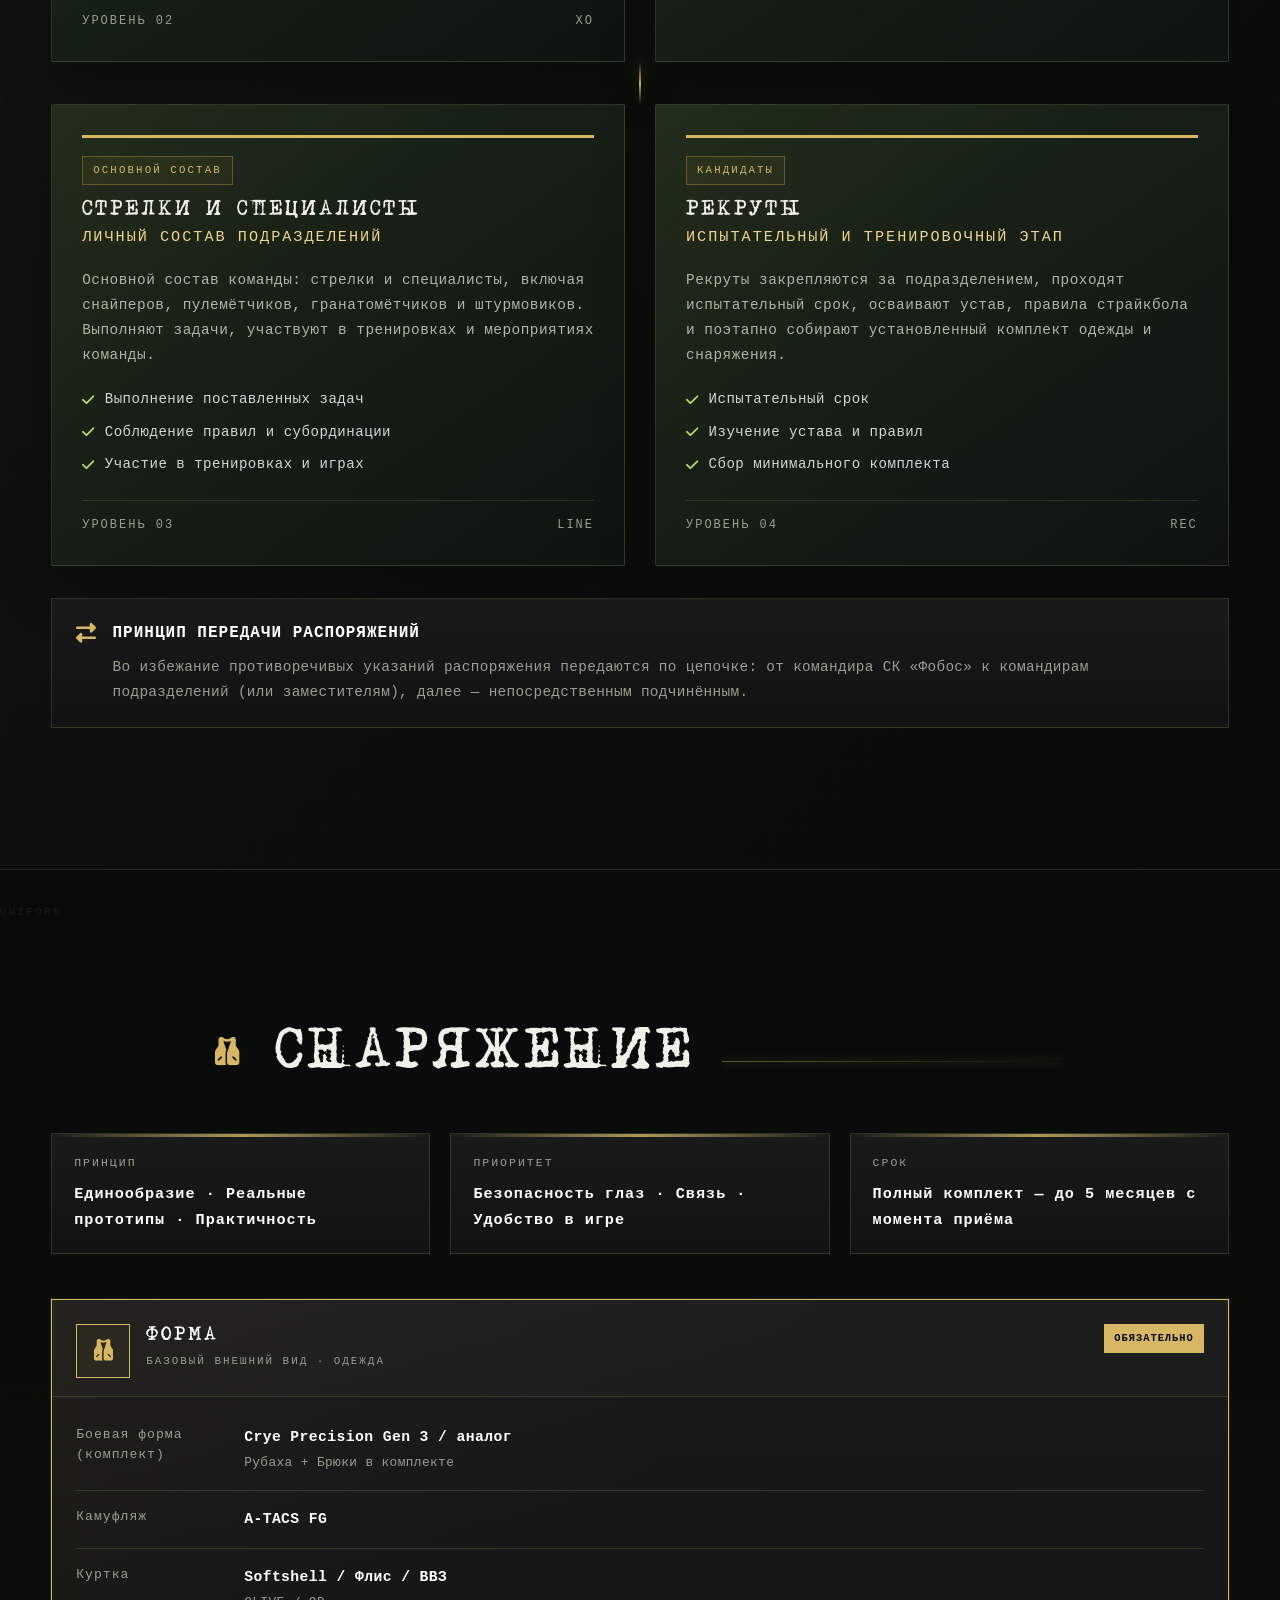
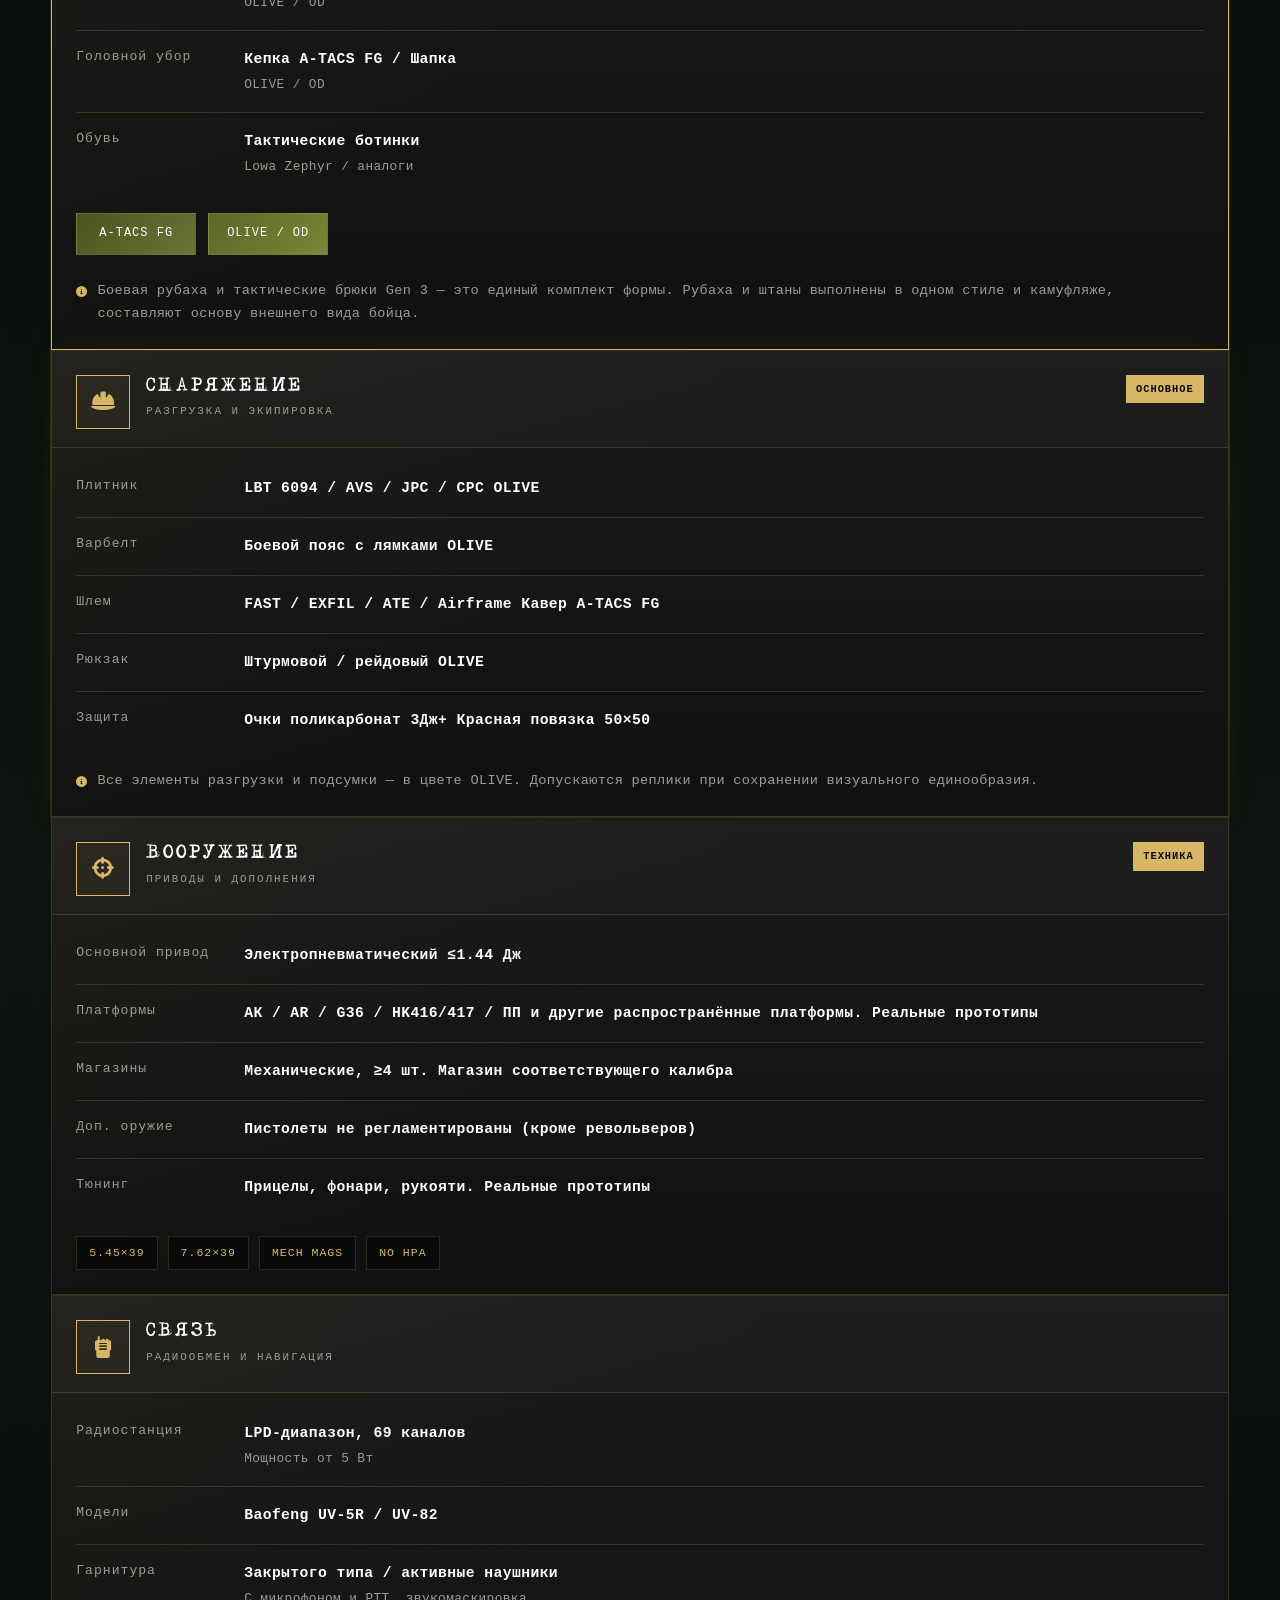
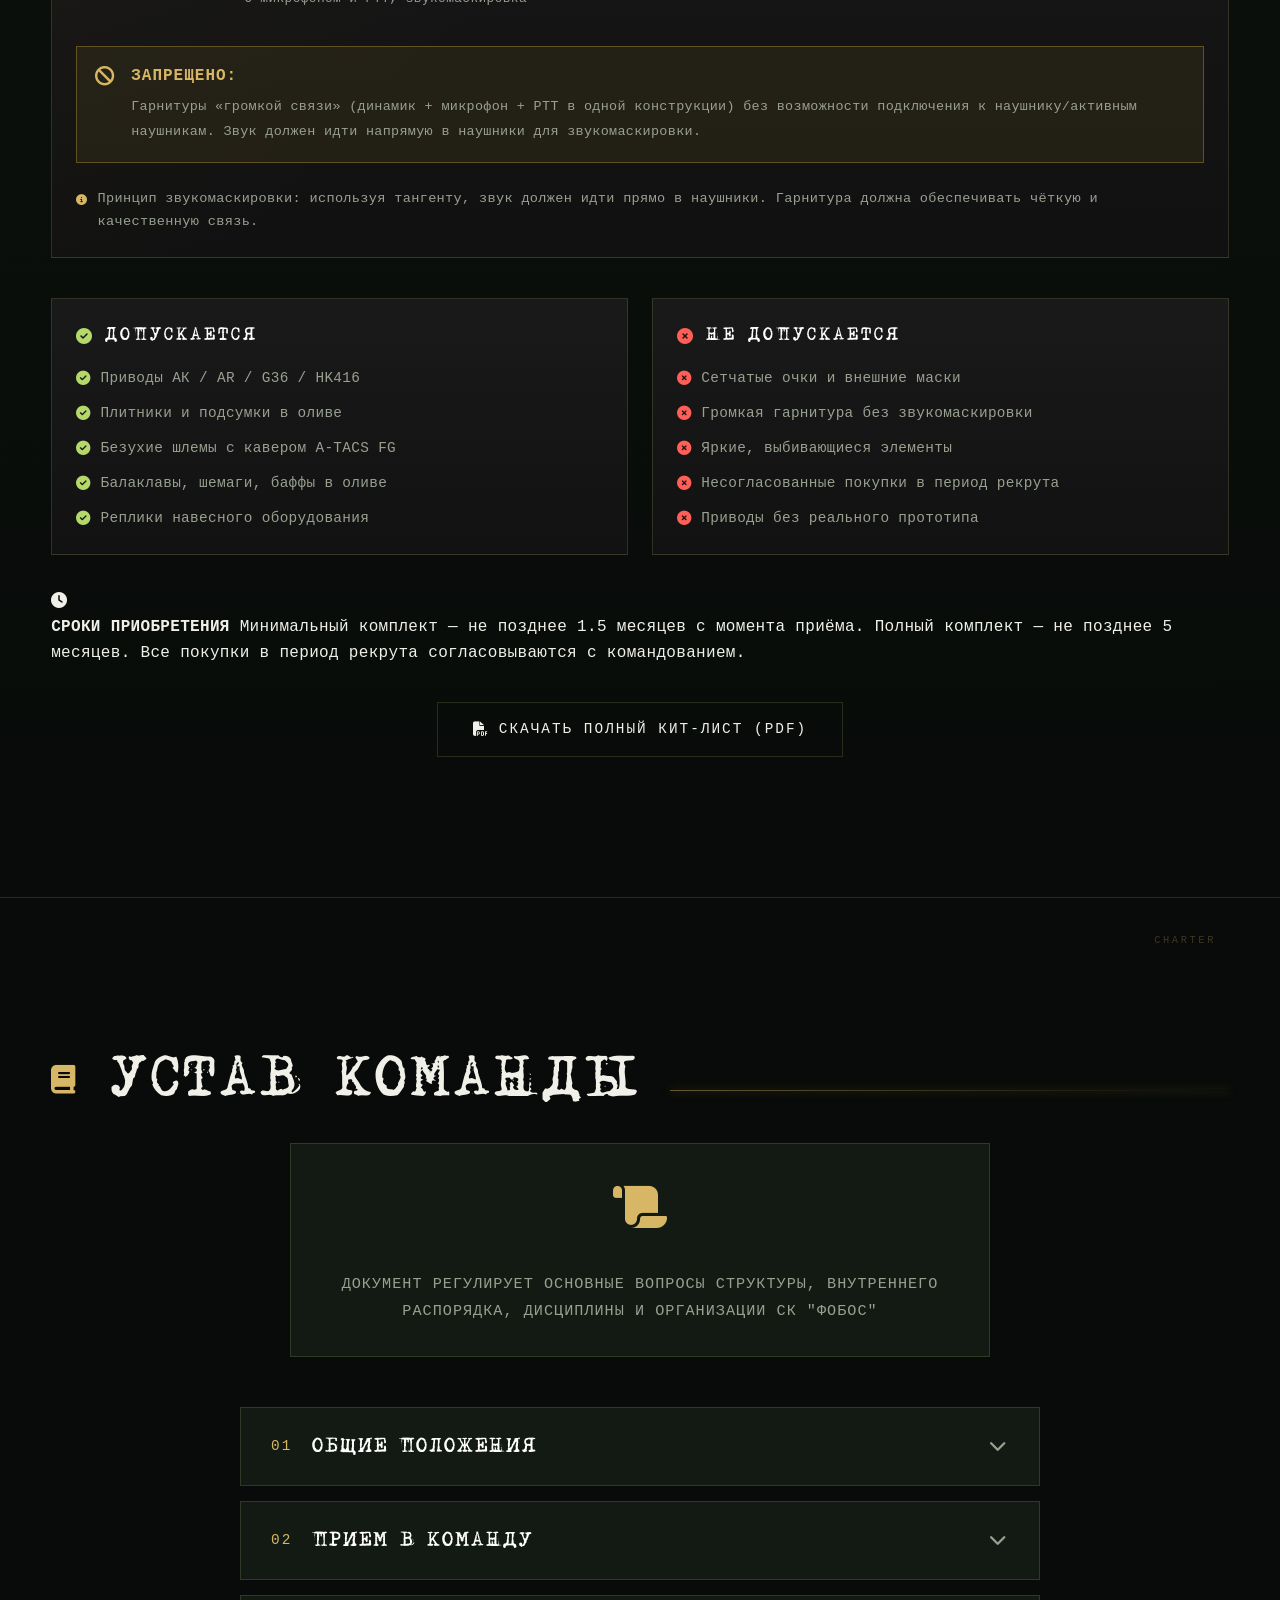
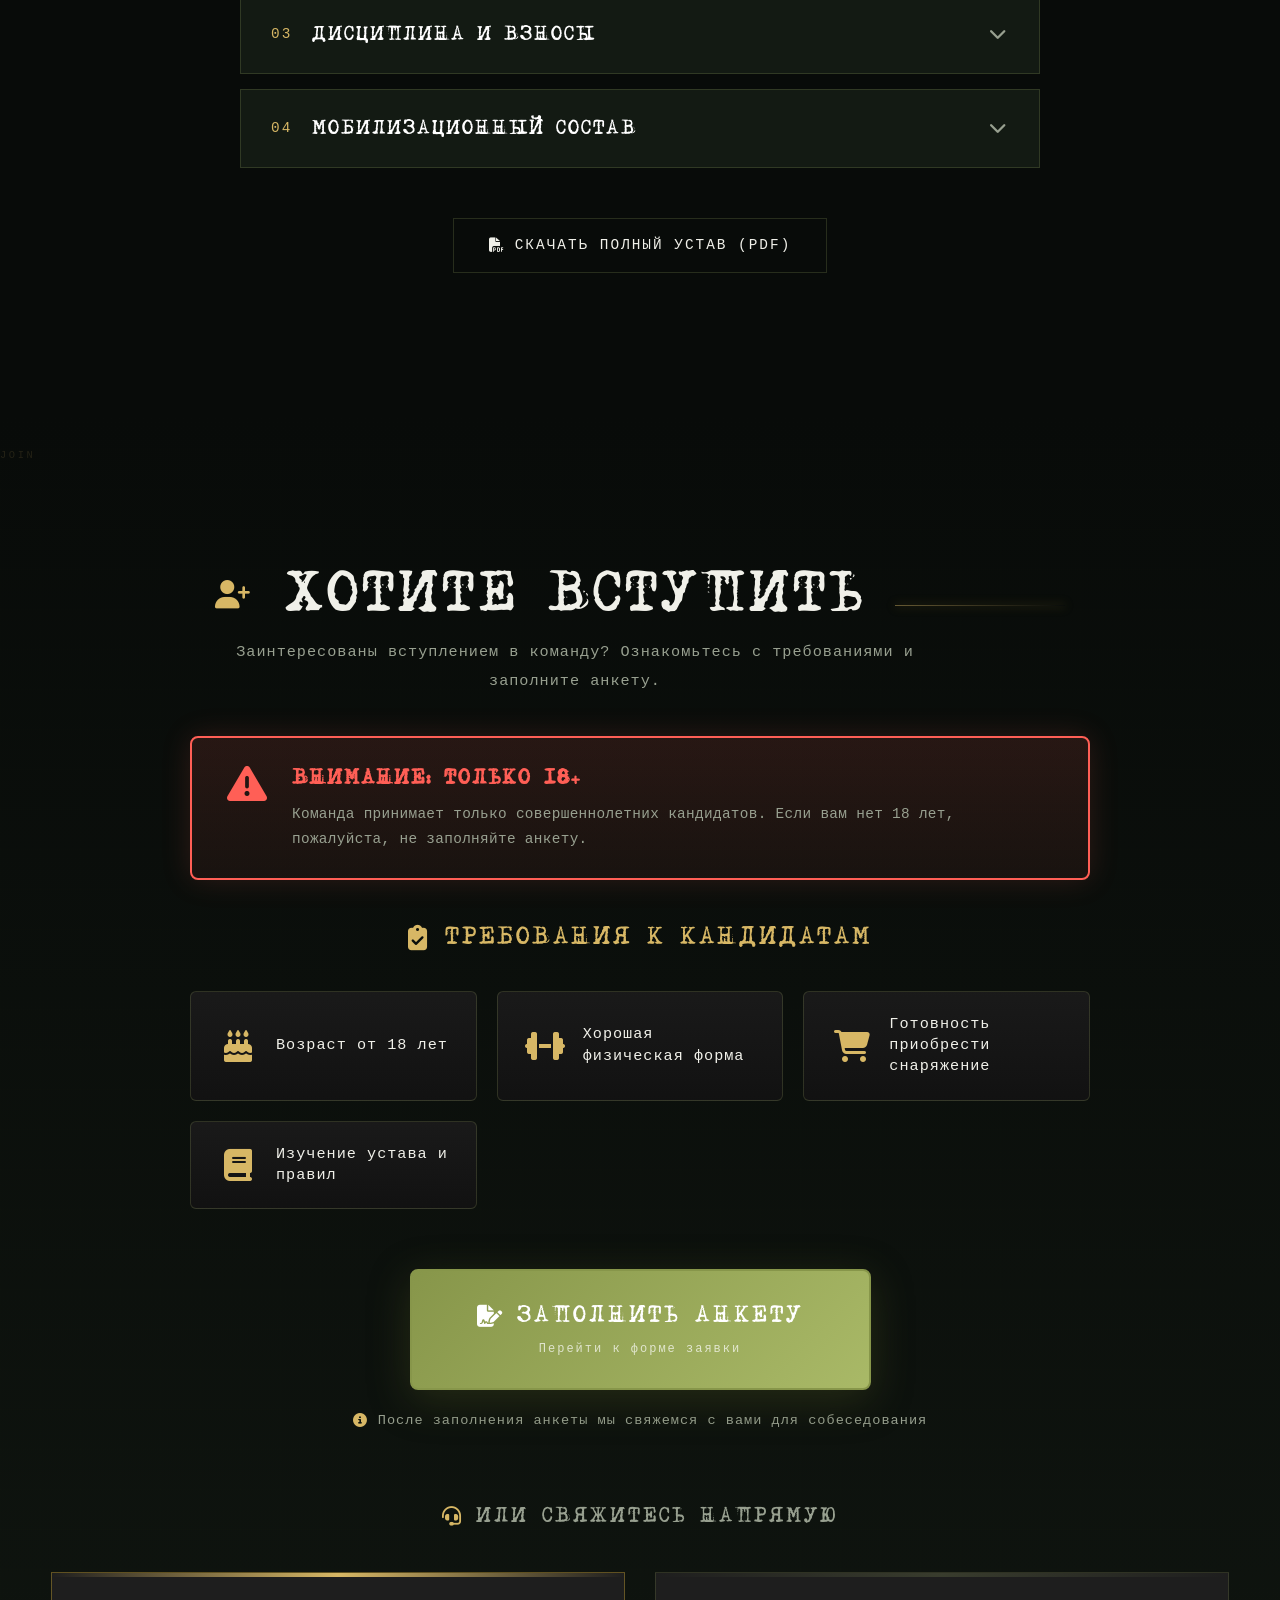
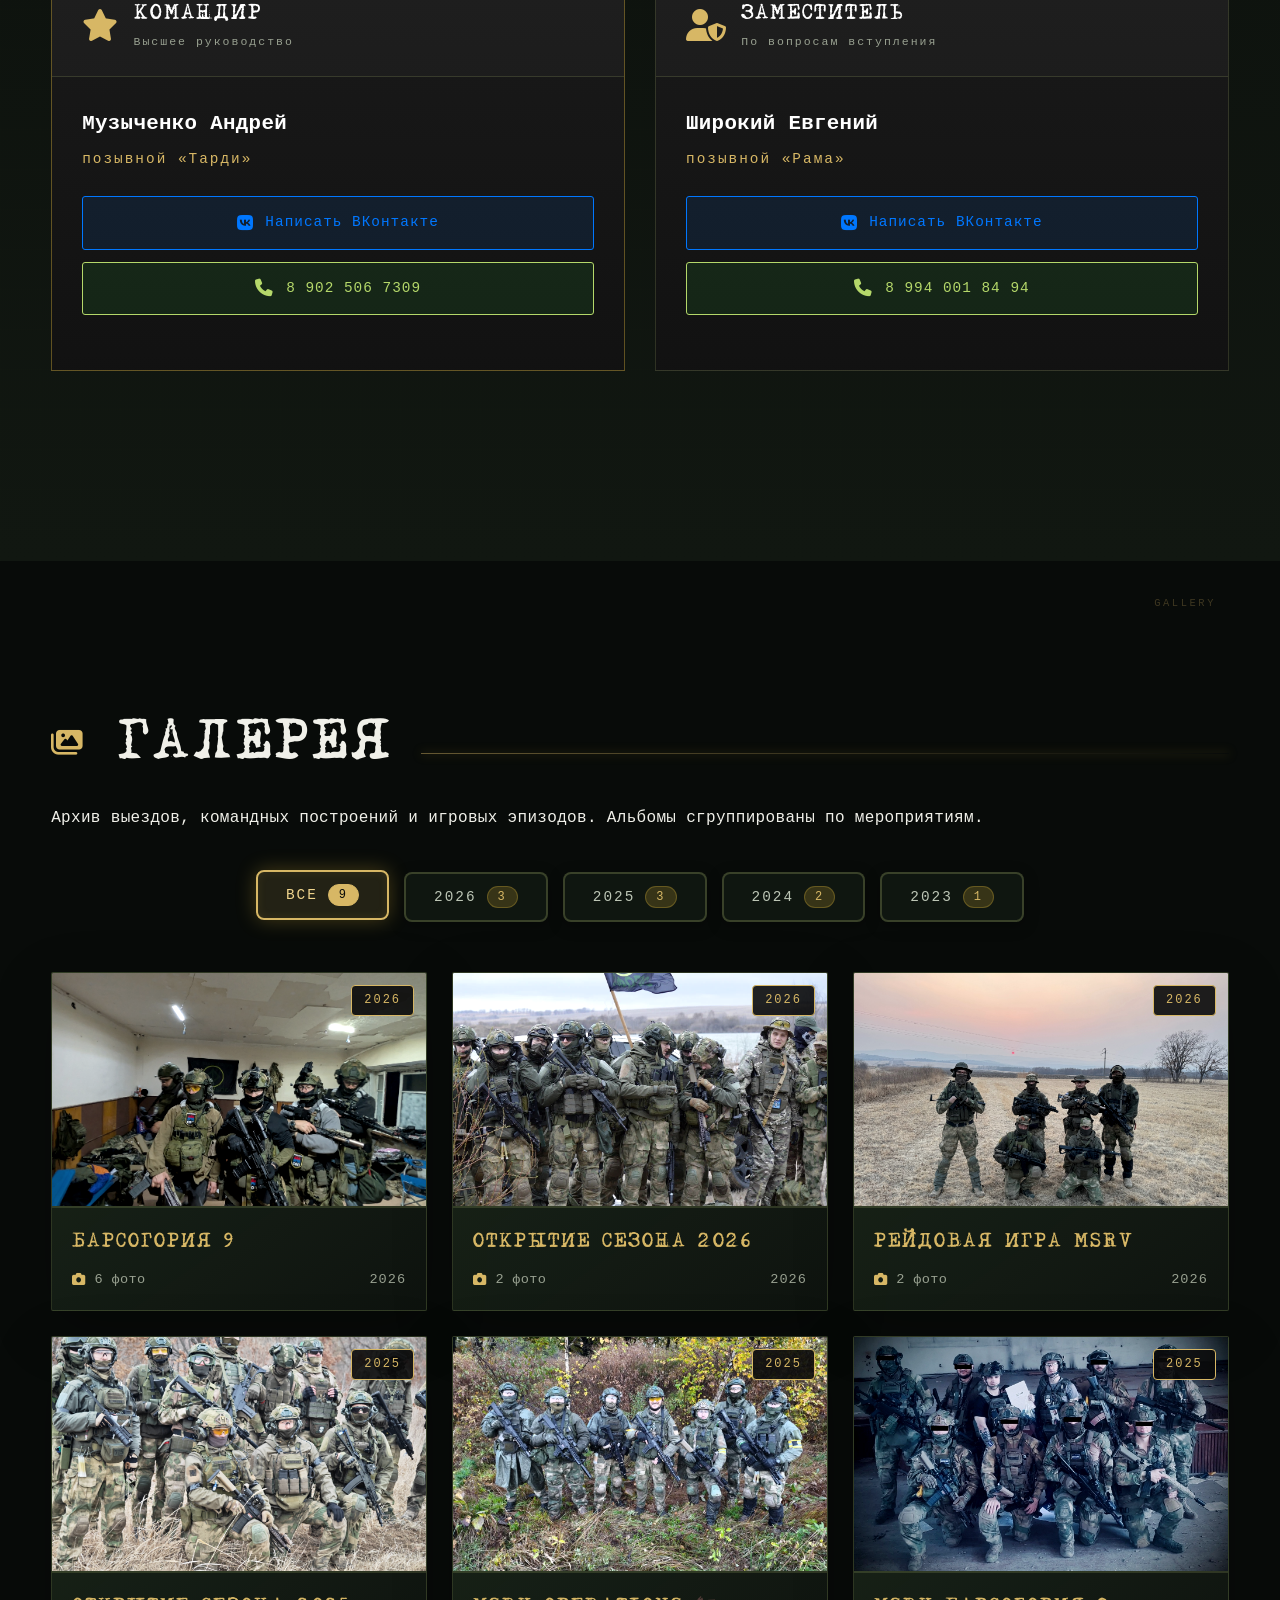
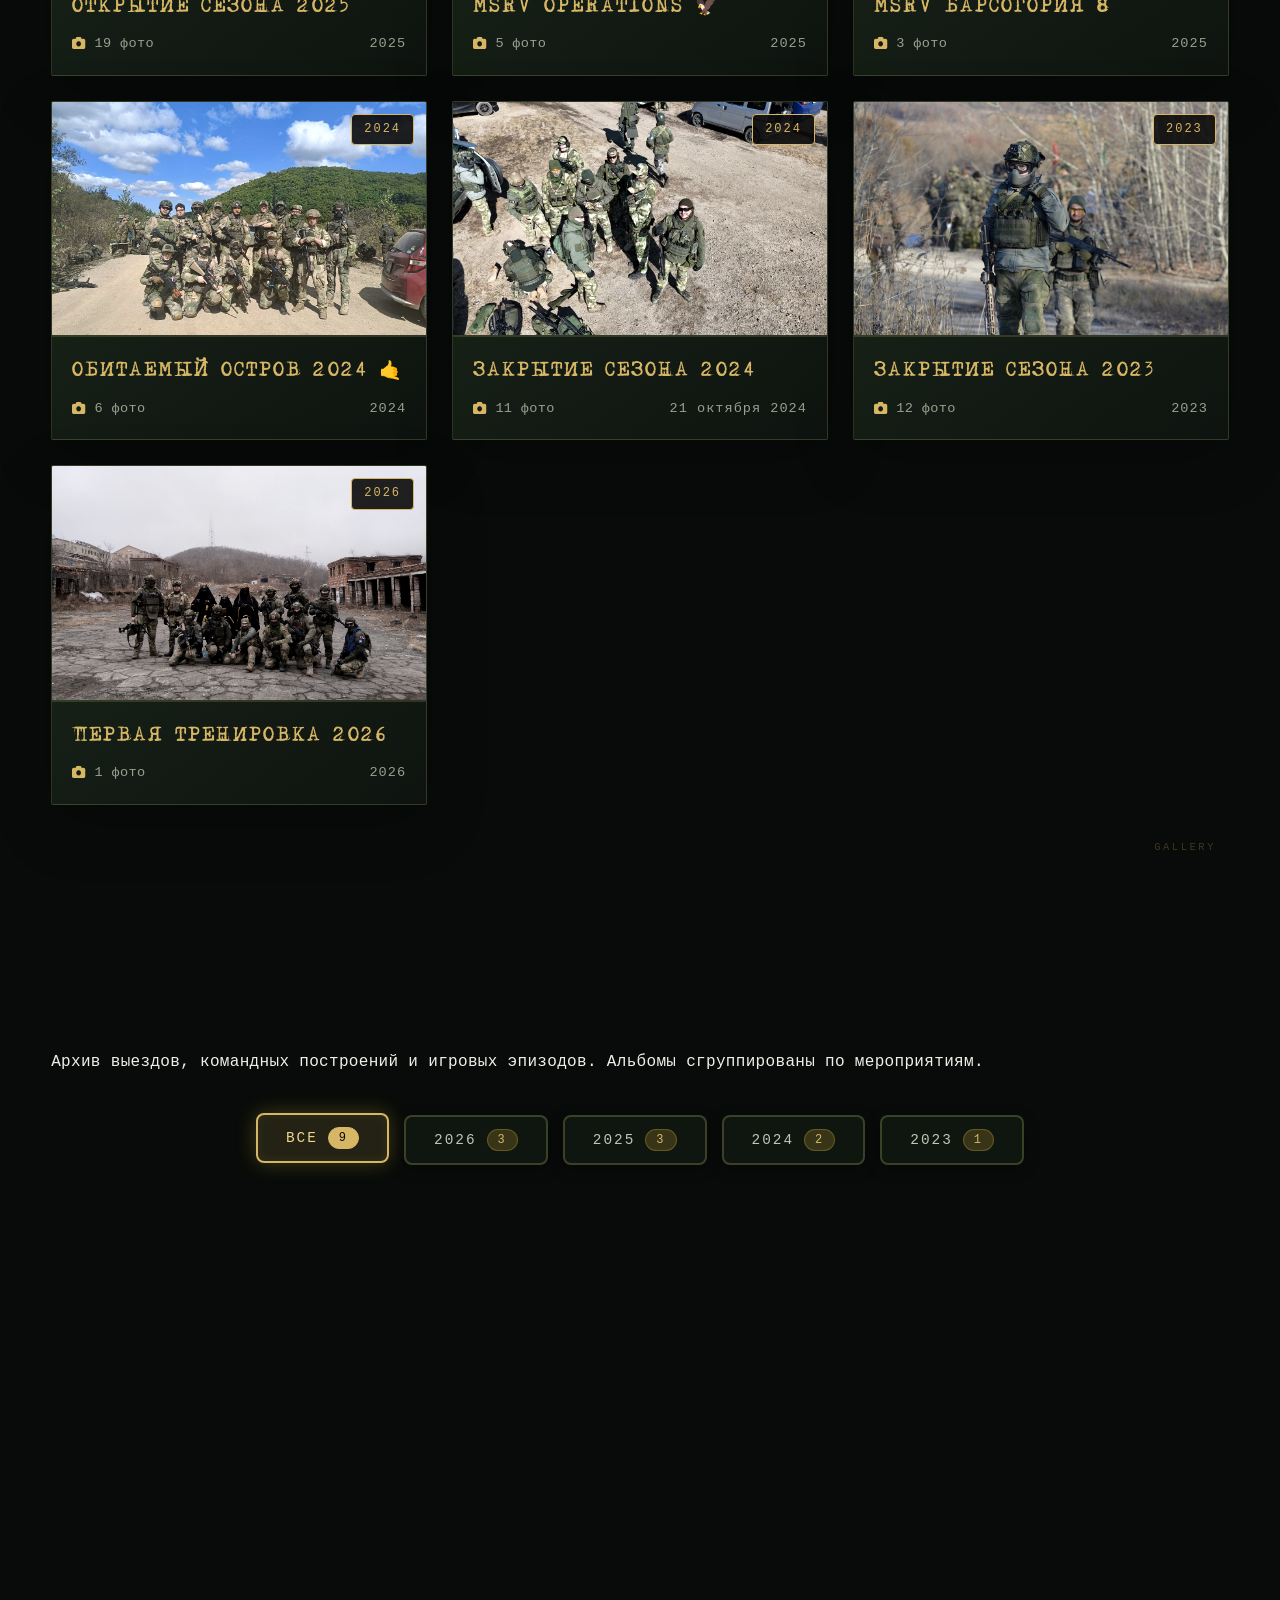
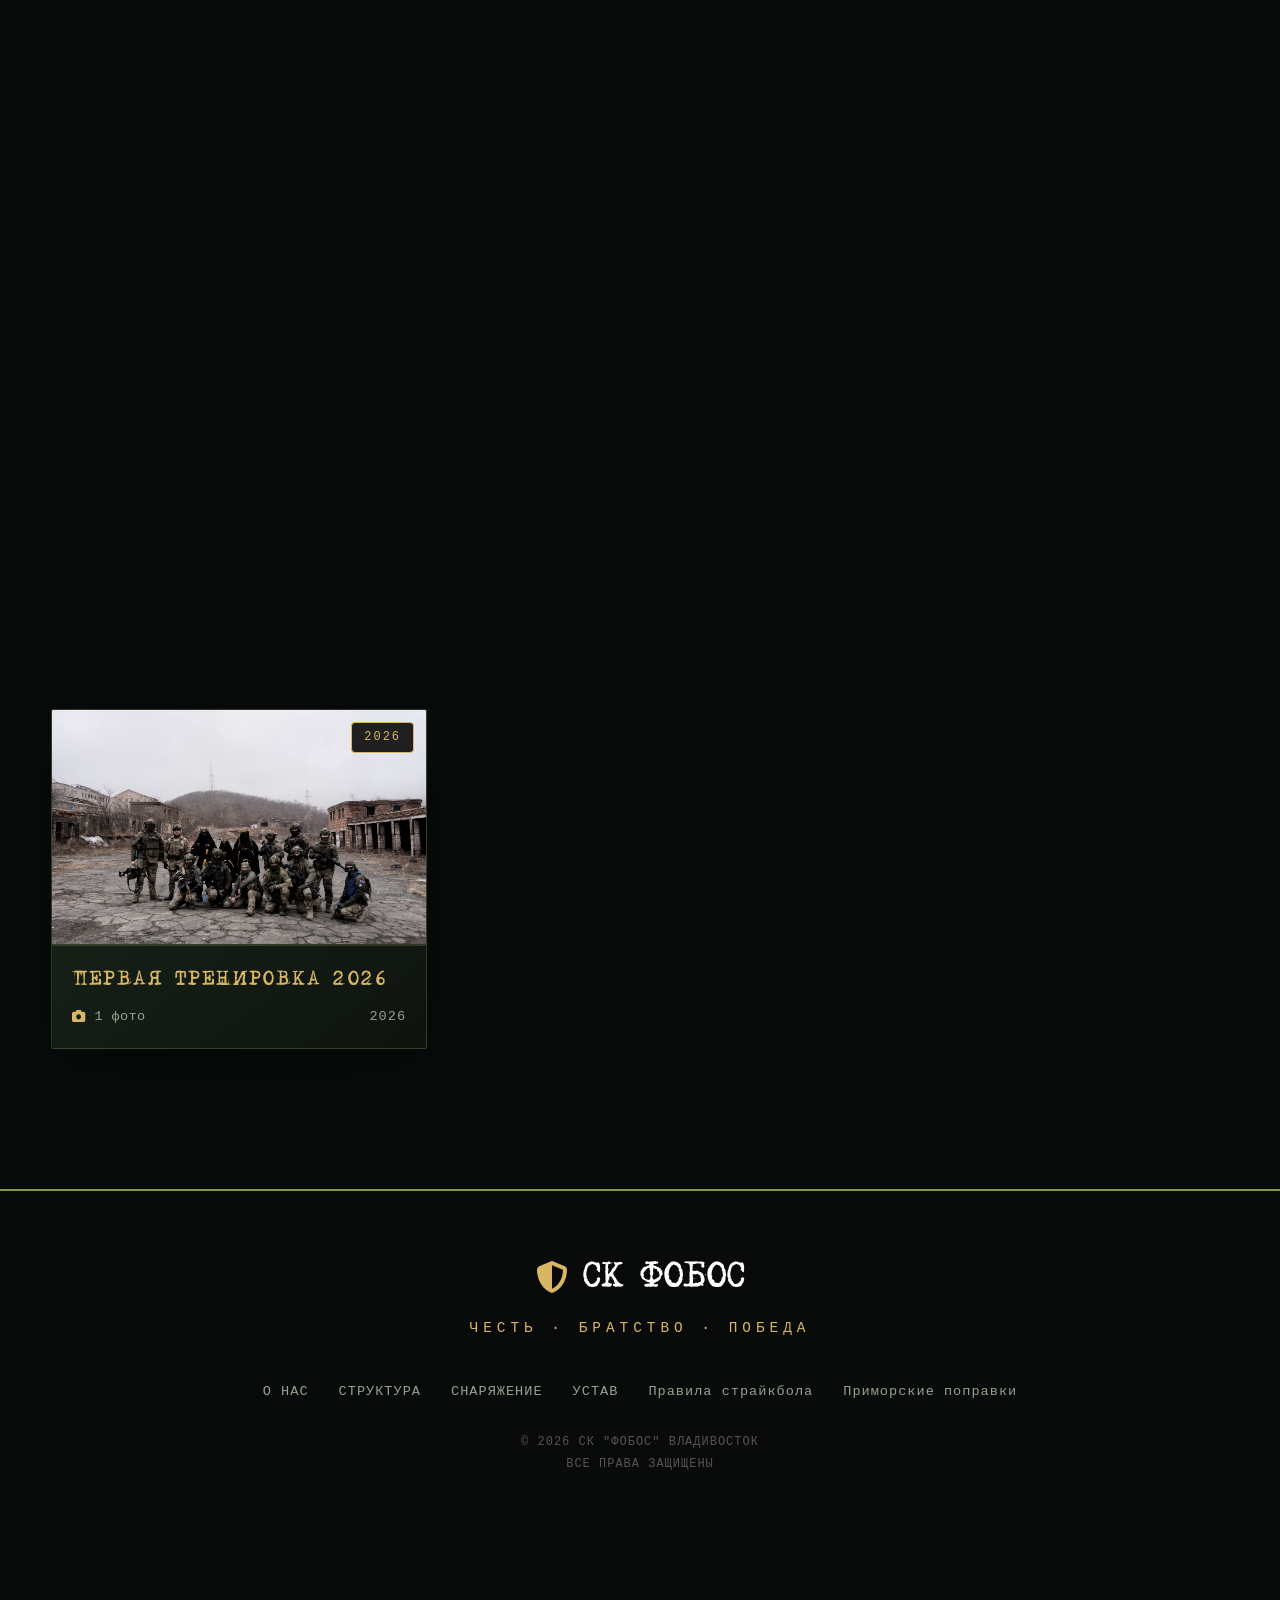
==== commit 6bc1c03e: "Add files via upload" ====
--- a/index.html
+++ b/index.html
@@ -786,6 +786,277 @@
 
 
 
+<section id="gallery" class="gallery-section section">
+    <div class="container">
+        <div class="gallery-section-header">
+            <h2 class="section-title"><i class="fas fa-images"></i> ГАЛЕРЕЯ</h2>
+            <p class="gallery-section-text">
+                Архив выездов, командных построений и игровых эпизодов. 
+                Альбомы сгруппированы по мероприятиям.
+            </p>
+        </div>
+
+        <!-- Фильтры с красивыми кнопками -->
+        <div class="gallery-toolbar">
+            <button class="gallery-filter active" data-filter="all">
+                <span class="filter-text">ВСЕ</span>
+                <span class="filter-count">9</span>
+            </button>
+            <button class="gallery-filter" data-filter="2026">
+                <span class="filter-text">2026</span>
+                <span class="filter-count">3</span>
+            </button>
+            <button class="gallery-filter" data-filter="2025">
+                <span class="filter-text">2025</span>
+                <span class="filter-count">3</span>
+            </button>
+            <button class="gallery-filter" data-filter="2024">
+                <span class="filter-text">2024</span>
+                <span class="filter-count">2</span>
+            </button>
+            <button class="gallery-filter" data-filter="2023">
+            <span class="filter-text">2023</span>
+            <span class="filter-count">1</span>
+            </button>
+        </div>
+
+        <!-- Сетка альбомов -->
+        <div class="albums-grid">
+            
+            <!-- Альбом 1: Барсогория 9 -->
+            <div class="album-card" data-year="2026" data-album-id="1">
+                <div class="album-cover">
+                    <img src="img/gallery/bars9/1.jpg" alt="Барсогория 9" class="album-main-photo">
+                    <div class="album-overlay">
+                        <div class="album-overlay-content">
+                            <i class="fas fa-eye"></i>
+                            <span>Смотреть альбом</span>
+                        </div>
+                    </div>
+                    <div class="album-badge">2026</div>
+                </div>
+                <div class="album-info">
+                    <h3 class="album-title">Барсогория 9</h3>
+                    <div class="album-meta">
+                        <span class="album-photos-count">
+                            <i class="fas fa-camera"></i> 6 фото
+                        </span>
+                        <span class="album-date">2026</span>
+                    </div>
+                </div>
+            </div>
+
+            <!-- Альбом 2: Открытие сезона 2026 -->
+            <div class="album-card" data-year="2026" data-album-id="2">
+                <div class="album-cover">
+                    <img src="img/gallery/Открытие сезона 2026/4.jpg" alt="Открытие сезона 2026" class="album-main-photo">
+                    <div class="album-overlay">
+                        <div class="album-overlay-content">
+                            <i class="fas fa-eye"></i>
+                            <span>Смотреть альбом</span>
+                        </div>
+                    </div>
+                    <div class="album-badge">2026</div>
+                </div>
+                <div class="album-info">
+                    <h3 class="album-title">Открытие сезона 2026</h3>
+                    <div class="album-meta">
+                        <span class="album-photos-count">
+                            <i class="fas fa-camera"></i> 2 фото
+                        </span>
+                        <span class="album-date">2026</span>
+                    </div>
+                </div>
+            </div>
+
+            <!-- Альбом 3: Рейдовая игра MSRV -->
+            <div class="album-card" data-year="2026" data-album-id="3">
+                <div class="album-cover">
+                    <img src="img/gallery/Рейдовая игра MSRV/2.jpg" alt="Рейдовая игра MSRV" class="album-main-photo">
+                    <div class="album-overlay">
+                        <div class="album-overlay-content">
+                            <i class="fas fa-eye"></i>
+                            <span>Смотреть альбом</span>
+                        </div>
+                    </div>
+                    <div class="album-badge">2026</div>
+                </div>
+                <div class="album-info">
+                    <h3 class="album-title">Рейдовая игра MSRV</h3>
+                    <div class="album-meta">
+                        <span class="album-photos-count">
+                            <i class="fas fa-camera"></i> 2 фото
+                        </span>
+                        <span class="album-date">2026</span>
+                    </div>
+                </div>
+            </div>
+
+        <!-- Альбом 4: Открытие сезона 2025 -->
+        <div class="album-card" data-year="2025" data-album-id="4">
+            <div class="album-cover">
+                <img src="img/gallery/Открытие 2025/01.jpg" alt="Открытие сезона 2025" class="album-main-photo">
+                <div class="album-overlay">
+                    <div class="album-overlay-content">
+                        <i class="fas fa-eye"></i>
+                        <span>Смотреть альбом</span>
+                    </div>
+                </div>
+                <div class="album-badge">2025</div>
+            </div>
+            <div class="album-info">
+                <h3 class="album-title">Открытие сезона 2025</h3>
+                <div class="album-meta">
+                    <span class="album-photos-count">
+                        <i class="fas fa-camera"></i> 19 фото
+                    </span>
+                    <span class="album-date">2025</span>
+                </div>
+            </div>
+        </div>
+
+            <!-- Альбом 5: MSRV Operations -->
+            <div class="album-card" data-year="2025" data-album-id="5">
+                <div class="album-cover">
+                    <img src="img/gallery/msrvop/1.jpg" alt="MSRV Operations" class="album-main-photo">
+                    <div class="album-overlay">
+                        <div class="album-overlay-content">
+                            <i class="fas fa-eye"></i>
+                            <span>Смотреть альбом</span>
+                        </div>
+                    </div>
+                    <div class="album-badge">2025</div>
+                </div>
+                <div class="album-info">
+                    <h3 class="album-title">MSRV Operations 🦅</h3>
+                    <div class="album-meta">
+                        <span class="album-photos-count">
+                            <i class="fas fa-camera"></i> 5 фото
+                        </span>
+                        <span class="album-date">2025</span>
+                    </div>
+                </div>
+            </div>
+
+            <!-- Альбом 6: MSRV Барсогория 8 -->
+            <div class="album-card" data-year="2025" data-album-id="6">
+                <div class="album-cover">
+                    <img src="img/gallery/MSRV Барсогория 8/1.jpg" alt="MSRV Барсогория 8" class="album-main-photo">
+                    <div class="album-overlay">
+                        <div class="album-overlay-content">
+                            <i class="fas fa-eye"></i>
+                            <span>Смотреть альбом</span>
+                        </div>
+                    </div>
+                    <div class="album-badge">2025</div>
+                </div>
+                <div class="album-info">
+                    <h3 class="album-title">MSRV Барсогория 8</h3>
+                    <div class="album-meta">
+                        <span class="album-photos-count">
+                            <i class="fas fa-camera"></i> 3 фото
+                        </span>
+                        <span class="album-date">2025</span>
+                    </div>
+                </div>
+            </div>
+
+            <!-- Альбом 7: Обитаемый остров 2024 -->
+            <div class="album-card" data-year="2024" data-album-id="7">
+                <div class="album-cover">
+                    <img src="img/gallery/Обитаемый остров 2024/1.jpg" alt="Обитаемый остров 2024" class="album-main-photo">
+                    <div class="album-overlay">
+                        <div class="album-overlay-content">
+                            <i class="fas fa-eye"></i>
+                            <span>Смотреть альбом</span>
+                        </div>
+                    </div>
+                    <div class="album-badge">2024</div>
+                </div>
+                <div class="album-info">
+                    <h3 class="album-title">Обитаемый остров 2024 🤙</h3>
+                    <div class="album-meta">
+                        <span class="album-photos-count">
+                            <i class="fas fa-camera"></i> 6 фото
+                        </span>
+                        <span class="album-date">2024</span>
+                    </div>
+                </div>
+            </div>
+
+            <!-- Альбом 8: Закрытие 2024 -->
+            <div class="album-card" data-year="2024" data-album-id="8">
+                <div class="album-cover">
+                    <img src="img/gallery/Закрытие 2024/01.jpg" 
+                         alt="Закрытие 2024" class="album-main-photo" referrerpolicy="no-referrer">
+                    <div class="album-overlay">
+                        <div class="album-overlay-content">
+                            <i class="fas fa-eye"></i>
+                            <span>Смотреть альбом</span>
+                        </div>
+                    </div>
+                    <div class="album-badge">2024</div>
+                </div>
+                <div class="album-info">
+                    <h3 class="album-title">Закрытие сезона 2024</h3>
+                    <div class="album-meta">
+                        <span class="album-photos-count">
+                            <i class="fas fa-camera"></i> 11 фото
+                        </span>
+                        <span class="album-date">21 октября 2024</span>
+                    </div>
+                </div>
+            </div>
+
+            <!-- Альбом 9: Закрытие сезона 2023 -->
+            <div class="album-card" data-year="2023" data-album-id="9">
+                <div class="album-cover">
+                    <img src="img/gallery/Закрытие сезона 2023/01.jpg" alt="Закрытие сезона 2023" class="album-main-photo">
+                    <div class="album-overlay">
+                        <div class="album-overlay-content">
+                            <i class="fas fa-eye"></i>
+                            <span>Смотреть альбом</span>
+                        </div>
+                    </div>
+                    <div class="album-badge">2023</div>
+                </div>
+                <div class="album-info">
+                    <h3 class="album-title">Закрытие сезона 2023</h3>
+                    <div class="album-meta">
+                        <span class="album-photos-count">
+                            <i class="fas fa-camera"></i> 12 фото
+                        </span>
+                        <span class="album-date">2023</span>
+                    </div>
+                </div>
+            </div>
+
+            <!-- Альбом 10: Первая тренировка 2026 -->
+            <div class="album-card" data-year="2026" data-album-id="10">
+                <div class="album-cover">
+                    <img src="img/gallery/2026тренеровка/1.jpg" alt="Первая тренировка 2026" class="album-main-photo">
+                    <div class="album-overlay">
+                        <div class="album-overlay-content">
+                            <i class="fas fa-eye"></i>
+                            <span>Смотреть альбом</span>
+                        </div>
+                    </div>
+                    <div class="album-badge">2026</div>
+                </div>
+                <div class="album-info">
+                    <h3 class="album-title">Первая тренировка 2026</h3>
+                    <div class="album-meta">
+                        <span class="album-photos-count">
+                            <i class="fas fa-camera"></i> 1 фото
+                        </span>
+                        <span class="album-date">2026</span>
+                    </div>
+                </div>
+            </div>
+
+
+        </div>
+    </div>
 <section id="gallery" class="gallery-section section">
     <div class="container">
         <div class="gallery-section-header">
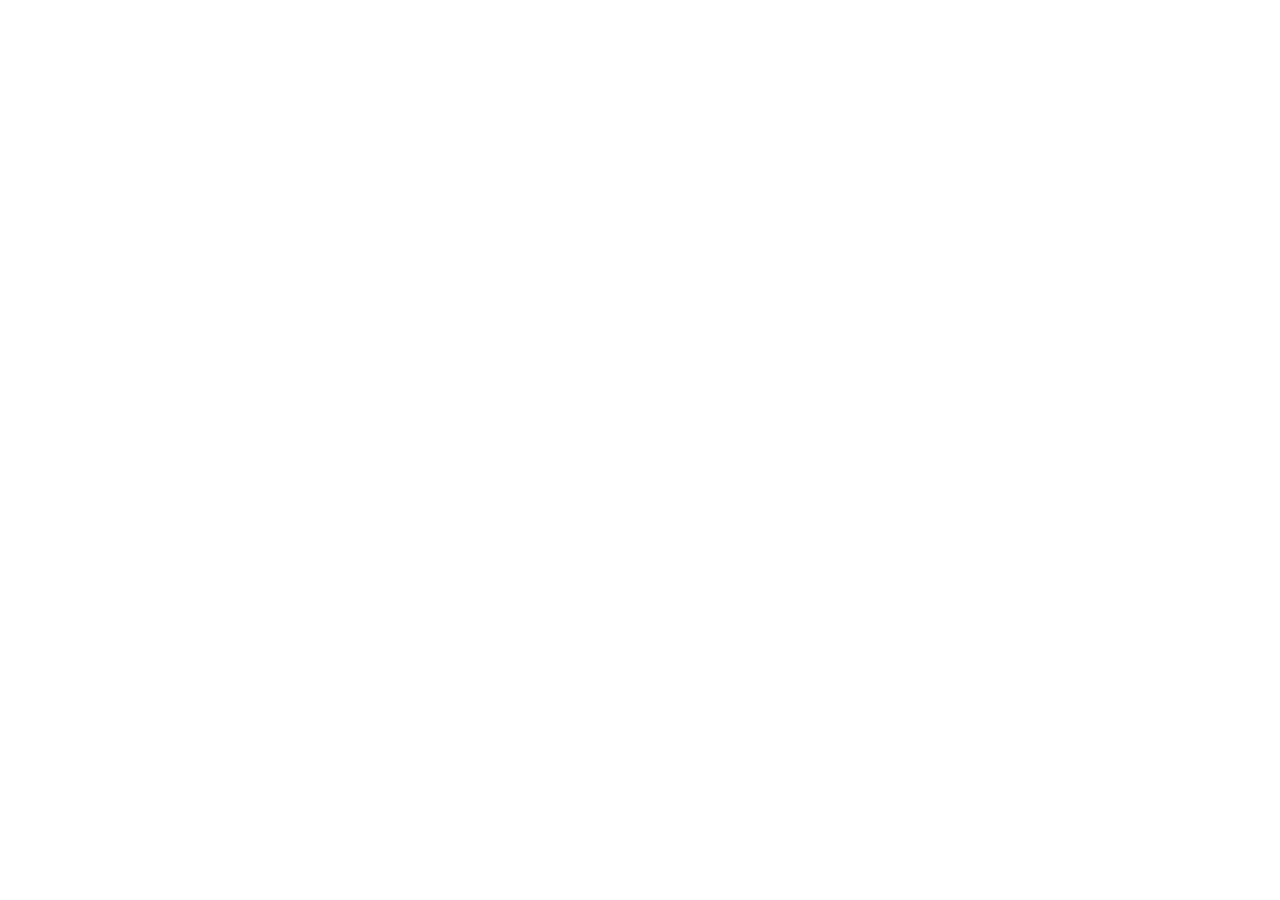
==== commit 02745ccf: "1" ====
--- a/index.html
+++ b/index.html
@@ -1,1439 +1,51 @@
 <!DOCTYPE html>
 <html lang="ru">
-
 <head>
     <meta charset="UTF-8">
+     
+    <meta http-equiv="refresh" content="0; url=https://phobosteam.github.io/">
+    
     <meta name="viewport" content="width=device-width, initial-scale=1.0">
     <meta name="description" content="СК «ФОБОС» — страйкбольная команда Владивостока и Приморского края. Набор новичков 18+, тренировки, игры, экипировка и командная подготовка.">
     <meta name="keywords" content="страйкбол Владивосток, страйкбольная команда Владивосток, страйкбол Приморский край, airsoft Владивосток, вступить в страйкбольную команду, ФОБОС страйкбол">
     <meta name="author" content="СК «ФОБОС»">
     <meta name="robots" content="index, follow, max-image-preview:large">
     <meta name="theme-color" content="#4B5320">
-
-    <link rel="canonical" href="https://uncledeni.github.io/phobos-team.github.io/">
+ 
+    <link rel="canonical" href="https://phobosteam.github.io/">
+    
     <meta property="og:locale" content="ru_RU">
     <meta property="og:site_name" content="СК «ФОБОС» — страйкбол во Владивостоке">
     <meta property="og:title" content="Страйкбол во Владивостоке — СК «ФОБОС»">
     <meta property="og:description" content="Независимая страйкбольная команда Владивостока и Приморского края. Узнайте о команде и подайте заявку на вступление.">
-    <meta property="og:image" content="https://uncledeni.github.io/phobos-team.github.io/img/team.jpg">
-    <meta property="og:url" content="https://uncledeni.github.io/phobos-team.github.io/">
+    <meta property="og:image" content="https://phobosteam.github.io/img/team.jpg">
+    <meta property="og:url" content="https://phobosteam.github.io/">
     <meta property="og:type" content="website">
     <meta name="twitter:card" content="summary_large_image">
 
-    <link rel="icon" href="data:image/svg+xml,<svg xmlns='http://www.w3.org/2000/svg' viewBox='0 0 100 100'><text y='.9em' font-size='90'>🛡️</text></svg>">
-
+    <link rel="icon" href="img/favicon.ico" type="image/x-icon">
+ 
     <link rel="preload" href="fonts/dsmoster.ttf" as="font" type="font/ttf" crossorigin>
     <link rel="preload" href="fonts/calculator.ttf" as="font" type="font/ttf" crossorigin>
     <link rel="preload" href="style.css" as="style">
     <link rel="preload" href="img/gerb.png" as="image">
 
-    <title>Страйкбол во Владивостоке — СК «ФОБОС» | Набор в команду</title>
+    <title>Перенаправление на СК «ФОБОС»...</title>
+     
+    <script> 
+        window.location.replace("https://phobosteam.github.io/");
+    </script>
+    
     <link rel="stylesheet" href="style.css">
     <link rel="icon" type="image/png" href="img/gerb.png">
-
+    <link rel="icon" href="img/favicon.ico" type="image/x-icon">
 </head>
-
-<body>
-
-    <nav class="navbar">
-        <div class="container nav-container">
-            <div class="logo">
-                <i class="fas fa-shield-alt"></i> СК <span class="highlight">ФОБОС</span>
-            </div>
-            <ul class="nav-links">
-                <li><a href="#about">О НАС</a></li>
-
-                <li><a href="#structure">СТРУКТУРА</a></li>
-                <li><a href="#uniform">СНАРЯЖЕНИЕ</a></li>
-                <li><a href="#charter">УСТАВ</a></li>
-                <li><a href="#join">ВСТУПИТЬ</a></li>
-                <li><a href="#gallery">ГАЛЕРЕЯ</a></li>
-
-            </ul>
-            <div class="burger">
-                <div class="line1"></div>
-                <div class="line2"></div>
-                <div class="line3"></div>
-            </div>
-        </div>
-    </nav>
-
-    <section class="hero">
-        <div class="overlay"></div>
-        <div class="hero-content">
-            <div class="team-emblem">
-                <img src="img/gerb.png" alt="СК ФОБОС">
-                <div class="emblem-glow"></div>
-            </div>
-            <div class="hero-badge">
-                <i class="fas fa-star"></i>
-                <span>ВЛАДИВОСТОК</span>
-                <i class="fas fa-star"></i>
-            </div>
-            <h1 class="hero-title">СК ФОБОС</h1>
-            <p class="hero-subtitle">СТРАЙКБОЛЬНАЯ КОМАНДА</p>
-            <div class="hero-divider"></div>
-            <div class="team-status">
-                <span class="status-dot"></span>
-                <span>СТАТУС: АКТИВНА</span>
-            </div>
-            <div class="team-coords">
-                43.1155° N · 131.8855° E
-            </div>
-            <div class="hero-cta">
-                <a class="btn-tactical" href="#join"><span>ПОДАТЬ ЗАЯВКУ</span><i class="fas fa-arrow-right"></i></a>
-                <a class="hero-link" href="#about">УЗНАТЬ О КОМАНДЕ <i class="fas fa-chevron-down"></i></a>
-            </div>
-        </div>
-        <div class="scroll-indicator">
-            <div class="mouse">
-                <div class="wheel"></div>
-            </div>
-            <span>ПРОКРУТИТЬ ВНИЗ</span>
-        </div>
-    </section>
-
-<section id="trailer" class="trailer-section">
-    <div class="container">
-        <div class="trailer-header">
-            <div class="trailer-tag">
-                <span class="blink-dot"></span>
-                ОФИЦИАЛЬНЫЙ ТРЕЙЛЕР
-            </div>
-            <h2 class="section-title">ВИДЕО О КОМАНДЕ</h2>
-            <p class="trailer-subtitle">Кратко о том, кто мы и чем занимаемся</p>
-        </div>
-
-        <div class="trailer-video-wrapper" id="trailerVideoWrapper">
-            <video 
-                id="teamVideo" 
-                class="trailer-video" 
-                controls
-                preload="metadata"
-                playsinline
-                poster="./img/video-poster.jpg"
-                style="width:100%; height:100%; display:block; background:#000;"
-            >
-                <source src="video/intro.mp4" type="video/mp4">
-                Ваш браузер не поддерживает HTML5-видео.
-            </video>
+<body> 
+    <div style="display: flex; justify-content: center; align-items: center; height: 100vh; font-family: sans-serif; text-align: center; background-color: #1a1a1a; color: #e0e0e0;">
+        <div>
+            <p style="font-size: 1.2rem; margin-bottom: 1rem;">Выполняется перенаправление на новый сайт СК «ФОБОС»...</p>
+            <p>Если перенаправление не сработало автоматически, <a href="https://phobosteam.github.io/" style="color: #7a8b5c; text-decoration: underline;">нажмите сюда</a>.</p>
         </div>
     </div>
-</section>
-
-
-    <section id="about" class="section dark-bg">
-        <div class="container">
-            <h2 class="section-title"><i class="fas fa-info-circle"></i>СТРАЙКБОЛ ВО ВЛАДИВОСТОКЕ</h2>
-
-            <div class="about-grid">
-                <div class="about-text">
-                    <p class="lead-text">
-                        СК «ФОБОС» — независимая страйкбольная команда Владивостока и Приморского края. Мы собираем совершеннолетних игроков, проводим тренировки и участвуем в играх, развивая тактическую подготовку, дисциплину и командное взаимодействие. Если вы ищете, где заниматься страйкболом во Владивостоке и как вступить в страйкбольную команду, начните со знакомства с нашими правилами и требованиями.
-                    </p>
-
-                    <div class="principles-grid">
-                        <div class="principle-card">
-                            <div class="principle-icon">
-                                <i class="fas fa-chess-knight"></i>
-                            </div>
-                            <h3>РАЗВИТИЕ</h3>
-                            <p>АКТИВНЫЙ ОТДЫХ</p>
-                        </div>
-                        <div class="principle-card">
-                            <div class="principle-icon">
-                                <i class="fas fa-users"></i>
-                            </div>
-                            <h3>БРАТСТВО</h3>
-                            <p>ПОДДЕРЖКА В ЛЮБОЙ СИТУАЦИИ</p>
-                        </div>
-                        <div class="principle-card">
-                            <div class="principle-icon">
-                                <i class="fas fa-shield-alt"></i>
-                            </div>
-                            <h3>БЕЗОПАСНОСТЬ</h3>
-                            <p>ПРИОРИТЕТ №1</p>
-                        </div>
-                    </div>
-
-                    <ul class="check-list">
-                        <li><i class="fas fa-check-circle"></i>ТАКТИЧЕСКАЯ ПОДГОТОВКА И ДИСЦИПЛИНА</li>
-                        <li><i class="fas fa-check-circle"></i>СОБЛЮДЕНИЕ ПРАВИЛ БЕЗОПАСНОСТИ</li>
-                        <li><i class="fas fa-check-circle"></i>КАЧЕСТВЕННЫЙ ВНЕШНИЙ ВИД</li>
-                        <li><i class="fas fa-check-circle"></i>ОБУЧЕНИЕ ПРАВИЛАМ СТРАЙКБОЛА И ЭТИКЕ</li>
-                        <li><i class="fas fa-check-circle"></i>УЧАСТИЕ В МЕРОПРИЯТИЯХ СООБЩЕСТВА</li>
-                        <li><i class="fas fa-check-circle"></i>ПОПУЛЯРИЗАЦИЯ ЗОЖ И АКТИВНОГО ОТДЫХА</li>
-                        <li><i class="fas fa-check-circle"></i>ФОРМИРОВАНИЕ ПОЛОЖИТЕЛЬНОЙ РЕПУТАЦИИ</li>
-                    </ul>
-                </div>
-
-                <div class="tactical-frame">
-                    <div class="frame-corner top-left"></div>
-                    <div class="frame-corner top-right"></div>
-                    <div class="frame-corner bottom-left"></div>
-                    <div class="frame-corner bottom-right"></div>
-                    <img src="img/team.jpg" alt="Команда ФОБОС">
-                    <div class="frame-overlay">
-                        <div class="overlay-grid"></div>
-                    </div>
-                    <div class="frame-label">
-                        <span class="label-status">● LIVE</span>
-                        <span>CLASSIFIED // TEAM PHOTO</span>
-                    </div>
-                </div>
-            </div>
-        </div>
-    </section>
-
-    <section id="structure" class="section structure-section">
-        <div class="container">
-            <div class="section-header-block">
-                <h2 class="section-title"><i class="fas fa-sitemap"></i>ИЕРАРХИЯ</h2>
-                <p class="section-subtitle">
-                    Организационная структура СК «Фобос», основанная на принципах субординации, дисциплины и последовательной передачи распоряжений.
-                </p>
-            </div>
-
-            <div class="command-overview">
-                <div class="overview-card">
-                    <span class="overview-label">ОСНОВА</span>
-                    <strong>СУБОРДИНАЦИЯ И ЦЕПОЧКА КОМАНДОВАНИЯ</strong>
-                </div>
-                <div class="overview-card">
-                    <span class="overview-label">ПРИНЦИП</span>
-                    <strong>ЕДИНСТВО УПРАВЛЕНИЯ И ОТСУТСТВИЕ ПРОТИВОРЕЧИВЫХ УКАЗАНИЙ</strong>
-                </div>
-                <div class="overview-card">
-                    <span class="overview-label">ФОРМАТ</span>
-                    <strong>КОМАНДИР → ЗАМЕСТИТЕЛИ → ПОДРАЗДЕЛЕНИЯ → ЛИЧНЫЙ СОСТАВ</strong>
-                </div>
-            </div>
-
-            <div class="chain-of-command">
-                <div class="rank-level level-1">
-                    <div class="tactical-card rank-card commander">
-                        <div class="rank-card-topline"></div>
-                        <div class="rank-type">КОМАНДОВАНИЕ</div>
-                        <h3>КОМАНДИР СК «ФОБОС»</h3>
-                        <div class="rank-name">Музыченко Андрей — позывной «Тарди»</div>
-                        <p class="rank-desc">
-                            Высшее руководство команды. Командир определяет стратегию развития, утверждает структуру подразделений, регламент снаряжения и представляет команду на официальных мероприятиях и играх.
-                        </p>
-                        <ul class="rank-duties">
-                            <li><i class="fas fa-check"></i> Общее руководство командой</li>
-                            <li><i class="fas fa-check"></i> Определение структуры и развития</li>
-                            <li><i class="fas fa-check"></i> Представительство команды</li>
-                        </ul>
-                        <div class="rank-footer">
-                            <span>УРОВЕНЬ 01</span>
-                            <span>CMD</span>
-                        </div>
-                    </div>
-                </div>
-
-                <div class="chain-line-vertical top"></div>
-
-                <div class="rank-level level-2">
-                    <div class="tactical-card">
-                        <div class="rank-card-topline"></div>
-                        <div class="rank-type">ЗАМЕСТИТЕЛЬ КОМАНДИРА</div>
-                        <h3>Широкий Евгений — позывной «Рама»</h3>
-                        <p class="rank-desc">
-                            Заместитель командира отвечает за подготовку личного состава, обучение рекрутов, тактическую подготовку и снаряжение. Проводит тренировки, контролирует экипировку бойцов. Может заменять командира в полевых условиях.
-                        </p>
-                        <ul class="rank-duties">
-                            <li><i class="fas fa-check"></i> Подготовка личного состава</li>
-                            <li><i class="fas fa-check"></i> Обучение рекрутов</li>
-                            <li><i class="fas fa-check"></i> Тактика и снаряжение</li>
-                            <li><i class="fas fa-check"></i> Проведение тренировок</li>
-                        </ul>
-                        <div class="rank-footer">
-                            <span>УРОВЕНЬ 02</span>
-                            <span>XO</span>
-                        </div>
-                    </div>
-
-                    <div class="tactical-card">
-                        <div class="rank-card-topline"></div>
-                        <div class="rank-type">НАЧАЛЬНИК ШТАБА</div>
-                        <h3>Иванов Никита — позывной «Латыш»</h3>
-                        <p class="rank-desc">
-                            Отвечает за ведение документации, учёт посещаемости и управление командным бюджетом. Ведёт ведомости, рассчитывает взносы.
-                        </p>
-                        <ul class="rank-duties">
-                            <li><i class="fas fa-check"></i> Ведение ведомостей</li>
-                            <li><i class="fas fa-check"></i> Учёт бюджета</li>
-                            <li><i class="fas fa-check"></i> Контроль посещаемости</li>
-                            <li><i class="fas fa-check"></i> Расчёт взносов</li>
-                        </ul>
-                        <div class="rank-footer">
-                            <span>УРОВЕНЬ 02</span>
-                            <span>XO</span>
-                        </div>
-                    </div>
-                </div>
-
-                <div class="chain-line-vertical middle"></div>
-
-                <div class="rank-level level-3">
-                    <div class="tactical-card">
-                        <div class="rank-card-topline"></div>
-                        <div class="rank-type">ОСНОВНОЙ СОСТАВ</div>
-                        <h3>СТРЕЛКИ И СПЕЦИАЛИСТЫ</h3>
-                        <div class="rank-name">ЛИЧНЫЙ СОСТАВ ПОДРАЗДЕЛЕНИЙ</div>
-                        <p class="rank-desc">
-                            Основной состав команды: стрелки и специалисты, включая снайперов, пулемётчиков, гранатомётчиков и штурмовиков. Выполняют задачи, участвуют в тренировках и мероприятиях команды.
-                        </p>
-                        <ul class="rank-duties">
-                            <li><i class="fas fa-check"></i> Выполнение поставленных задач</li>
-                            <li><i class="fas fa-check"></i> Соблюдение правил и субординации</li>
-                            <li><i class="fas fa-check"></i> Участие в тренировках и играх</li>
-                        </ul>
-                        <div class="rank-footer">
-                            <span>УРОВЕНЬ 03</span>
-                            <span>LINE</span>
-                        </div>
-                    </div>
-
-                    <div class="tactical-card">
-                        <div class="rank-card-topline"></div>
-                        <div class="rank-type">КАНДИДАТЫ</div>
-                        <h3>РЕКРУТЫ</h3>
-                        <div class="rank-name">ИСПЫТАТЕЛЬНЫЙ И ТРЕНИРОВОЧНЫЙ ЭТАП</div>
-                        <p class="rank-desc">
-                            Рекруты закрепляются за подразделением, проходят испытательный срок, осваивают устав, правила страйкбола и поэтапно собирают установленный комплект одежды и снаряжения.
-                        </p>
-                        <ul class="rank-duties">
-                            <li><i class="fas fa-check"></i> Испытательный срок</li>
-                            <li><i class="fas fa-check"></i> Изучение устава и правил</li>
-                            <li><i class="fas fa-check"></i> Сбор минимального комплекта</li>
-                        </ul>
-                        <div class="rank-footer">
-                            <span>УРОВЕНЬ 04</span>
-                            <span>REC</span>
-                        </div>
-                    </div>
-                </div>
-            </div>
-
-            <div class="structure-note-block">
-                <div class="structure-note">
-                    <i class="fas fa-exchange-alt"></i>
-                    <div>
-                        <strong>ПРИНЦИП ПЕРЕДАЧИ РАСПОРЯЖЕНИЙ</strong>
-                        <p>Во избежание противоречивых указаний распоряжения передаются по цепочке: от командира СК «Фобос» к командирам подразделений (или заместителям), далее — непосредственным подчинённым.</p>
-                    </div>
-                </div>
-            </div>
-        </div>
-    </section>
-
-    <section id="uniform" class="section uniform-section dark-bg">
-        <div class="container">
-            <div class="section-header-block">
-                <h2 class="section-title"><i class="fas fa-vest"></i>СНАРЯЖЕНИЕ</h2>
-            </div>
-
-            <div class="uniform-intel-bar">
-                <div class="intel-item">
-                    <span class="intel-label">ПРИНЦИП</span>
-                    <strong>Единообразие · Реальные прототипы · Практичность</strong>
-                </div>
-                <div class="intel-item">
-                    <span class="intel-label">ПРИОРИТЕТ</span>
-                    <strong>Безопасность глаз · Связь · Удобство в игре</strong>
-                </div>
-                <div class="intel-item">
-                    <span class="intel-label">СРОК</span>
-                    <strong>Полный комплект — до 5 месяцев с момента приёма</strong>
-                </div>
-            </div>
-
-            <div class="upgraded-uniform-grid">
-                <div class="uniform-panel featured">
-                    <div class="uniform-panel-header">
-                        <div class="uniform-panel-icon">
-                            <i class="fas fa-vest"></i>
-                        </div>
-                        <div>
-                            <h3>ФОРМА</h3>
-                            <span class="uniform-panel-subtitle">БАЗОВЫЙ ВНЕШНИЙ ВИД · ОДЕЖДА</span>
-                        </div>
-                        <span class="uniform-critical-badge">ОБЯЗАТЕЛЬНО</span>
-                    </div>
-
-                    <ul class="uniform-specs">
-                        <li>
-                            <span class="spec-label">Боевая форма (комплект)</span>
-                            <span class="spec-value">
-                                Crye Precision Gen 3 / аналог
-                                <small>Рубаха + Брюки в комплекте</small>
-                            </span>
-                        </li>
-                        <li>
-                            <span class="spec-label">Камуфляж</span>
-                            <span class="spec-value">A-TACS FG</span>
-                        </li>
-                        <li>
-                            <span class="spec-label">Куртка</span>
-                            <span class="spec-value">
-                                Softshell / Флис / ВВЗ
-                                <small>OLIVE / OD</small>
-                            </span>
-                        </li>
-                        <li>
-                            <span class="spec-label">Головной убор</span>
-                            <span class="spec-value">
-                                Кепка A-TACS FG / Шапка
-                                <small>OLIVE / OD</small>
-                            </span>
-                        </li>
-                        <li>
-                            <span class="spec-label">Обувь</span>
-                            <span class="spec-value">
-                                Тактические ботинки
-                                <small>Lowa Zephyr / аналоги</small>
-                            </span>
-                        </li>
-                    </ul>
-
-                    <div class="uniform-color-row">
-                        <div class="color-chip atacs">A-TACS FG</div>
-                        <div class="color-chip olive">OLIVE / OD</div>
-                    </div>
-
-                    <div class="uniform-note">
-                        <i class="fas fa-info-circle"></i>
-                        <span>Боевая рубаха и тактические брюки Gen 3 — это единый комплект формы. Рубаха и штаны выполнены в одном стиле и камуфляже, составляют основу внешнего вида бойца.</span>
-                    </div>
-                </div>
-
-                <div class="uniform-panel">
-                    <div class="uniform-panel-header">
-                        <div class="uniform-panel-icon">
-                            <i class="fas fa-hard-hat"></i>
-                        </div>
-                        <div>
-                            <h3>СНАРЯЖЕНИЕ</h3>
-                            <span class="uniform-panel-subtitle">РАЗГРУЗКА И ЭКИПИРОВКА</span>
-                        </div>
-                        <span class="uniform-critical-badge">ОСНОВНОЕ</span>
-                    </div>
-
-                    <ul class="uniform-specs">
-                        <li>
-                            <span class="spec-label">Плитник</span>
-                            <span class="spec-value">LBT 6094 / AVS / JPC / CPC OLIVE</span>
-                        </li>
-                        <li>
-                            <span class="spec-label">Варбелт</span>
-                            <span class="spec-value">Боевой пояс с лямками OLIVE</span>
-                        </li>
-                        <li>
-                            <span class="spec-label">Шлем</span>
-                            <span class="spec-value">FAST / EXFIL / ATE / Airframe Кавер A-TACS FG</span>
-                        </li>
-                        <li>
-                            <span class="spec-label">Рюкзак</span>
-                            <span class="spec-value">Штурмовой / рейдовый OLIVE</span>
-                        </li>
-                        <li>
-                            <span class="spec-label">Защита</span>
-                            <span class="spec-value">Очки поликарбонат 3Дж+ Красная повязка 50×50</span>
-                        </li>
-                    </ul>
-
-                    <div class="uniform-note">
-                        <i class="fas fa-info-circle"></i>
-                        <span>Все элементы разгрузки и подсумки — в цвете OLIVE. Допускаются реплики при сохранении визуального единообразия.</span>
-                    </div>
-                </div>
-
-                <div class="uniform-panel">
-                    <div class="uniform-panel-header">
-                        <div class="uniform-panel-icon">
-                            <i class="fas fa-crosshairs"></i>
-                        </div>
-                        <div>
-                            <h3>ВООРУЖЕНИЕ</h3>
-                            <span class="uniform-panel-subtitle">ПРИВОДЫ И ДОПОЛНЕНИЯ</span>
-                        </div>
-                        <span class="uniform-critical-badge">ТЕХНИКА</span>
-                    </div>
-
-                    <ul class="uniform-specs">
-                        <li>
-                            <span class="spec-label">Основной привод</span>
-                            <span class="spec-value">Электропневматический ≤1.44 Дж</span>
-                        </li>
-                        <li>
-                            <span class="spec-label">Платформы</span>
-                            <span class="spec-value">АК / AR / G36 / HK416/417 / ПП и другие распространённые платформы. Реальные прототипы</span>
-                        </li>
-                        <li>
-                            <span class="spec-label">Магазины</span>
-                            <span class="spec-value">Механические, ≥4 шт. Магазин соответствующего калибра</span>
-                        </li>
-                        <li>
-                            <span class="spec-label">Доп. оружие</span>
-                            <span class="spec-value">Пистолеты не регламентированы (кроме револьверов)</span>
-                        </li>
-                        <li>
-                            <span class="spec-label">Тюнинг</span>
-                            <span class="spec-value">Прицелы, фонари, рукояти. Реальные прототипы</span>
-                        </li>
-                    </ul>
-
-                    <div class="weapon-tech-bar">
-                        <span>5.45×39</span>
-                        <span>7.62×39</span>
-                        <span>MECH MAGS</span>
-                        <span>NO HPA</span>
-                    </div>
-                </div>
-
-                <div class="uniform-panel">
-                    <div class="uniform-panel-header">
-                        <div class="uniform-panel-icon">
-                            <i class="fa-solid fa-walkie-talkie"></i>
-                        </div>
-                        <div>
-                            <h3>СВЯЗЬ</h3>
-                            <span class="uniform-panel-subtitle">РАДИООБМЕН И НАВИГАЦИЯ</span>
-                        </div>
-                    </div>
-
-                    <ul class="uniform-specs">
-                        <li>
-                            <span class="spec-label">Радиостанция</span>
-                            <span class="spec-value">
-                LPD-диапазон, 69 каналов
-                <small>Мощность от 5 Вт</small>
-            </span>
-                        </li>
-                        <li>
-                            <span class="spec-label">Модели</span>
-                            <span class="spec-value">Baofeng UV-5R / UV-82</span>
-                        </li>
-                        <li>
-                            <span class="spec-label">Гарнитура</span>
-                            <span class="spec-value">
-                Закрытого типа / активные наушники
-                <small>С микрофоном и PTT, звукомаскировка</small>
-            </span>
-                        </li>
-                    </ul>
-
-                    <div class="uniform-warning-box">
-                        <i class="fas fa-ban"></i>
-                        <div>
-                            <strong>ЗАПРЕЩЕНО:</strong>
-                            <p>Гарнитуры «громкой связи» (динамик + микрофон + PTT в одной конструкции) без возможности подключения к наушнику/активным наушникам. Звук должен идти напрямую в наушники для звукомаскировки.</p>
-                        </div>
-                    </div>
-
-                    <div class="uniform-note">
-                        <i class="fas fa-info-circle"></i>
-                        <span>Принцип звукомаскировки: используя тангенту, звук должен идти прямо в наушники. Гарнитура должна обеспечивать чёткую и качественную связь.</span>
-                    </div>
-                </div>
-
-                <div class="uniform-checklist-block">
-                    <div class="uniform-checklist-card">
-                        <h3><i class="fas fa-check-circle"></i>ДОПУСКАЕТСЯ</h3>
-                        <ul>
-                            <li><i class="fas fa-check-circle"></i>Приводы АК / AR / G36 / HK416</li>
-                            <li><i class="fas fa-check-circle"></i>Плитники и подсумки в оливе</li>
-                            <li><i class="fas fa-check-circle"></i>Безухие шлемы с кавером A-TACS FG</li>
-                            <li><i class="fas fa-check-circle"></i>Балаклавы, шемаги, баффы в оливе</li>
-                            <li><i class="fas fa-check-circle"></i>Реплики навесного оборудования</li>
-                        </ul>
-                    </div>
-
-                    <div class="uniform-checklist-card">
-                        <h3><i class="fas fa-times-circle"></i>НЕ ДОПУСКАЕТСЯ</h3>
-                        <ul>
-                            <li><i class="fas fa-times-circle"></i>Сетчатые очки и внешние маски</li>
-                            <li><i class="fas fa-times-circle"></i>Громкая гарнитура без звукомаскировки</li>
-                            <li><i class="fas fa-times-circle"></i>Яркие, выбивающиеся элементы</li>
-                            <li><i class="fas fa-times-circle"></i>Несогласованные покупки в период рекрута</li>
-                            <li><i class="fas fa-times-circle"></i>Приводы без реального прототипа</li>
-                        </ul>
-                    </div>
-                </div>
-
-                <div class="alert-box upgraded-alert-box">
-                    <i class="fas fa-clock"></i>
-                    <div class="alert-content">
-                        <strong>СРОКИ ПРИОБРЕТЕНИЯ</strong>
-                        <span>Минимальный комплект — не позднее 1.5 месяцев с момента приёма. Полный комплект — не позднее 5 месяцев. Все покупки в период рекрута согласовываются с командованием.</span>
-                    </div>
-                </div>
-
-                <div class="charter-download">
-                    <a href="files/Spisok_ispolzuemogo_snaryazhenia.pdf" class="btn-download" download>
-                        <i class="fas fa-file-pdf"></i> СКАЧАТЬ ПОЛНЫЙ КИТ-ЛИСТ (PDF)
-                    </a>
-                </div>
-            </div>
-    </section>
-
-    <section id="charter" class="section">
-        <div class="container">
-            <h2 class="section-title"><i class="fas fa-book"></i>УСТАВ КОМАНДЫ</h2>
-
-            <div class="charter-intro">
-                <div class="intro-badge">
-                    <i class="fas fa-scroll"></i>
-                </div>
-                <p>
-                    ДОКУМЕНТ РЕГУЛИРУЕТ ОСНОВНЫЕ ВОПРОСЫ СТРУКТУРЫ, ВНУТРЕННЕГО РАСПОРЯДКА, ДИСЦИПЛИНЫ И ОРГАНИЗАЦИИ СК "ФОБОС"
-                </p>
-            </div>
-
-            <div class="accordion">
-                <div class="accordion-item">
-                    <button class="accordion-header">
-                        <span class="accordion-number">01</span>
-                        <span class="accordion-title">ОБЩИЕ ПОЛОЖЕНИЯ</span>
-                        <i class="fas fa-chevron-down"></i>
-                    </button>
-                    <div class="accordion-content">
-                        <div class="content-inner">
-                            <p>КОМАНДА ЯВЛЯЕТСЯ ДОБРОВОЛЬНЫМ ОБЪЕДИНЕНИЕМ ГРАЖДАН 18+. МЫ ОТРИЦАЕМ НАСИЛИЕ, НАЦИОНАЛИЗМ И ЭКСТРЕМИЗМ. НАША ЦЕЛЬ — ПОПУЛЯРИЗАЦИЯ ЗОЖ И АКТИВНОГО ОТДЫХА.</p>
-                            <div class="content-tags">
-                                <span class="tag">18+</span>
-                                <span class="tag">ДОБРОВОЛЬНО</span>
-                                <span class="tag">ЗАКОНЫ РФ</span>
-                            </div>
-                        </div>
-                    </div>
-                </div>
-
-                <div class="accordion-item">
-                    <button class="accordion-header">
-                        <span class="accordion-number">02</span>
-                        <span class="accordion-title">ПРИЕМ В КОМАНДУ</span>
-                        <i class="fas fa-chevron-down"></i>
-                    </button>
-                    <div class="accordion-content">
-                        <div class="content-inner">
-                            <p>КАНДИДАТ ПОДАЕТ ЗАЯВКУ КОМАНДИРУ. ПОСЛЕ СОБЕСЕДОВАНИЯ НАЗНАЧАЕТСЯ ИСПЫТАТЕЛЬНЫЙ СРОК. РЕКРУТ ОБЯЗАН ПРИОБРЕСТИ МИНИМАЛЬНЫЙ КОМПЛЕКТ СНАРЯЖЕНИЯ ЗА 1.5 МЕСЯЦА.</p>
-                            <div class="content-tags">
-                                <span class="tag">СОБЕСЕДОВАНИЕ</span>
-                                <span class="tag">ИСПЫТАТЕЛЬНЫЙ СРОК</span>
-                                <span class="tag">ЭКЗАМЕН</span>
-                            </div>
-                        </div>
-                    </div>
-                </div>
-
-                <div class="accordion-item">
-                    <button class="accordion-header">
-                        <span class="accordion-number">03</span>
-                        <span class="accordion-title">ДИСЦИПЛИНА И ВЗНОСЫ</span>
-                        <i class="fas fa-chevron-down"></i>
-                    </button>
-                    <div class="accordion-content">
-                        <div class="content-inner">
-                            <p>ЧЛЕНЫ КОМАНДЫ ОБЯЗАНЫ ПЛАТИТЬ ЕЖЕМЕСЯЧНЫЕ ВЗНОСЫ (ТОЛЬКО ОСНОВНОЙ СОСТАВ). НАРУШЕНИЕ ПРАВИЛ ВЛЕЧЕТ ЗА СОБОЙ ВЗЫСКАНИЯ (ЗАМЕЧАНИЕ, ШТРАФ, ИСКЛЮЧЕНИЕ). ОТСУТСТВИЕ НА 5 ИГРАХ ПОДРЯД — ПОВОД ДЛЯ БЕСЕДЫ.</p>
-                            <div class="content-tags">
-                                <span class="tag">ВЗНОСЫ</span>
-                                <span class="tag">ДИСЦИПЛИНА</span>
-                                <span class="tag">ВЗЫСКАНИЯ</span>
-                            </div>
-                        </div>
-                    </div>
-                </div>
-
-                <div class="accordion-item">
-                    <button class="accordion-header">
-                        <span class="accordion-number">04</span>
-                        <span class="accordion-title">МОБИЛИЗАЦИОННЫЙ СОСТАВ</span>
-                        <i class="fas fa-chevron-down"></i>
-                    </button>
-                    <div class="accordion-content">
-                        <div class="content-inner">
-                            <p>СОСТАВ ДЕЛИТСЯ НА РЕГУЛЯРНЫЙ (АКТИВНЫЕ ИГРОКИ) И ЗАПАС (ВРЕМЕННОЕ ОТСУТСТВИЕ ПО УВАЖИТЕЛЬНОЙ ПРИЧИНЕ). ВОЗВРАТ ИЗ ЗАПАСА ВОЗМОЖЕН ПО РЕШЕНИЮ КОМАНДИРА.</p>
-                            <div class="content-tags">
-                                <span class="tag">РЕГУЛЯРНЫЙ</span>
-                                <span class="tag">ЗАПАС</span>
-                                <span class="tag">МОБИЛИЗАЦИЯ</span>
-                            </div>
-                        </div>
-                    </div>
-                </div>
-            </div>
-
-            <div class="charter-download">
-                <a href="files/Vnutrenniy_ustav_SK_quot_Fobos_quot__utverzhdenny_ot_28_01_25.pdf" class="btn-download" download>
-                    <i class="fas fa-file-pdf"></i> СКАЧАТЬ ПОЛНЫЙ УСТАВ (PDF)
-                </a>
-            </div>
-        </div>
-    </section>
-
-    <section id="join" class="join-section section">
-        <div class="container">
-            <div class="section-header-block">
-                <h2 class="section-title"><i class="fas fa-user-plus"></i>ХОТИТЕ ВСТУПИТЬ</h2>
-                <p class="section-subtitle">
-                    Заинтересованы вступлением в команду? Ознакомьтесь с требованиями и заполните анкету.
-                </p>
-            </div>
-
-            <div class="join-requirements-block">
-                <div class="requirements-warning">
-                    <i class="fas fa-exclamation-triangle"></i>
-                    <div class="requirements-warning-content">
-                        <strong>ВНИМАНИЕ: ТОЛЬКО 18+</strong>
-                        <span>Команда принимает только совершеннолетних кандидатов. Если вам нет 18 лет, пожалуйста, не заполняйте анкету.</span>
-                    </div>
-                </div>
-
-                <h3 class="join-req-title">
-                    <i class="fas fa-clipboard-check"></i>ТРЕБОВАНИЯ К КАНДИДАТАМ
-                </h3>
-
-                <div class="join-req-grid">
-                    <div class="join-req-item">
-                        <i class="fas fa-birthday-cake"></i>
-                        <span>Возраст от 18 лет</span>
-                    </div>
-                    <div class="join-req-item">
-                        <i class="fas fa-dumbbell"></i>
-                        <span>Хорошая физическая форма</span>
-                    </div>
-                    <div class="join-req-item">
-                        <i class="fas fa-shopping-cart"></i>
-                        <span>Готовность приобрести снаряжение</span>
-                    </div>
-                    <div class="join-req-item">
-                        <i class="fas fa-book"></i>
-                        <span>Изучение устава и правил</span>
-                    </div>
-                </div>
-            </div>
-
-            <div class="join-cta-block">
-                <a href="https://docs.google.com/forms/d/e/1FAIpQLSeHjNo8Qm9TPkJE2fcv_Xzunv81T91IgEE9kDQwBSwu9wyIiw/viewform?usp=dialog" class="btn-join-professional" target="_blank" rel="noopener noreferrer" aria-label="Заполнить анкету для вступления в команду">
-                    <span class="btn-join-text">
-        <i class="fas fa-file-signature"></i>ЗАПОЛНИТЬ АНКЕТУ
-    </span>
-                    <span class="btn-join-subtext">Перейти к форме заявки</span>
-                    <div class="btn-join-glow"></div>
-                </a>
-                <p class="join-cta-note">
-                    <i class="fas fa-info-circle"></i>После заполнения анкеты мы свяжемся с вами для собеседования
-                </p>
-            </div>
-
-            <div class="join-contacts-block">
-                <h3 class="join-contacts-title">
-                    <i class="fas fa-headset"></i>ИЛИ СВЯЖИТЕСЬ НАПРЯМУЮ
-                </h3>
-
-                <div class="join-contacts-grid">
-                    <div class="join-contact-card commander">
-                        <div class="join-card-header">
-                            <i class="fas fa-star"></i>
-                            <div>
-                                <h3>КОМАНДИР</h3>
-                                <span class="join-card-role">Высшее руководство</span>
-                            </div>
-                        </div>
-                        <div class="join-card-body">
-                            <div class="join-name">Музыченко Андрей</div>
-                            <div class="join-callsign">позывной «Тарди»</div>
-
-                            <div class="join-contact-links">
-                                <a href="https://vk.com/id41676229" class="join-contact-btn vk" target="_blank">
-                                    <i class="fab fa-vk"></i>Написать ВКонтакте
-                                </a>
-                                <a href="tel:+79025067309" class="join-contact-btn phone">
-                                    <i class="fas fa-phone"></i>8 902 506 7309
-                                </a>
-                            </div>
-                        </div>
-                    </div>
-
-                    <div class="join-contact-card">
-                        <div class="join-card-header">
-                            <i class="fas fa-user-shield"></i>
-                            <div>
-                                <h3>ЗАМЕСТИТЕЛЬ</h3>
-                                <span class="join-card-role">По вопросам вступления</span>
-                            </div>
-                        </div>
-                        <div class="join-card-body">
-                            <div class="join-name">Широкий Евгений</div>
-                            <div class="join-callsign">позывной «Рама»</div>
-
-                            <div class="join-contact-links">
-                                <a href="https://vk.com/id185773489" class="join-contact-btn vk" target="_blank">
-                                    <i class="fab fa-vk"></i>Написать ВКонтакте
-                                </a>
-                                <a href="tel:+79940018494" class="join-contact-btn phone">
-                                    <i class="fas fa-phone"></i>8 994 001 84 94
-                                </a>
-                            </div>
-                        </div>
-                    </div>
-                </div>
-            </div>
-        </div>
-    </section>
-
-
-
-<section id="gallery" class="gallery-section section">
-    <div class="container">
-        <div class="gallery-section-header">
-            <h2 class="section-title"><i class="fas fa-images"></i> ГАЛЕРЕЯ</h2>
-            <p class="gallery-section-text">
-                Архив выездов, командных построений и игровых эпизодов. 
-                Альбомы сгруппированы по мероприятиям.
-            </p>
-        </div>
-
-        <!-- Фильтры с красивыми кнопками -->
-        <div class="gallery-toolbar">
-            <button class="gallery-filter active" data-filter="all">
-                <span class="filter-text">ВСЕ</span>
-                <span class="filter-count">9</span>
-            </button>
-            <button class="gallery-filter" data-filter="2026">
-                <span class="filter-text">2026</span>
-                <span class="filter-count">3</span>
-            </button>
-            <button class="gallery-filter" data-filter="2025">
-                <span class="filter-text">2025</span>
-                <span class="filter-count">3</span>
-            </button>
-            <button class="gallery-filter" data-filter="2024">
-                <span class="filter-text">2024</span>
-                <span class="filter-count">2</span>
-            </button>
-            <button class="gallery-filter" data-filter="2023">
-            <span class="filter-text">2023</span>
-            <span class="filter-count">1</span>
-            </button>
-        </div>
-
-        <!-- Сетка альбомов -->
-        <div class="albums-grid">
-            
-            <!-- Альбом 1: Барсогория 9 -->
-            <div class="album-card" data-year="2026" data-album-id="1">
-                <div class="album-cover">
-                    <img src="img/gallery/bars9/1.jpg" alt="Барсогория 9" class="album-main-photo">
-                    <div class="album-overlay">
-                        <div class="album-overlay-content">
-                            <i class="fas fa-eye"></i>
-                            <span>Смотреть альбом</span>
-                        </div>
-                    </div>
-                    <div class="album-badge">2026</div>
-                </div>
-                <div class="album-info">
-                    <h3 class="album-title">Барсогория 9</h3>
-                    <div class="album-meta">
-                        <span class="album-photos-count">
-                            <i class="fas fa-camera"></i> 6 фото
-                        </span>
-                        <span class="album-date">2026</span>
-                    </div>
-                </div>
-            </div>
-
-            <!-- Альбом 2: Открытие сезона 2026 -->
-            <div class="album-card" data-year="2026" data-album-id="2">
-                <div class="album-cover">
-                    <img src="img/gallery/Открытие сезона 2026/4.jpg" alt="Открытие сезона 2026" class="album-main-photo">
-                    <div class="album-overlay">
-                        <div class="album-overlay-content">
-                            <i class="fas fa-eye"></i>
-                            <span>Смотреть альбом</span>
-                        </div>
-                    </div>
-                    <div class="album-badge">2026</div>
-                </div>
-                <div class="album-info">
-                    <h3 class="album-title">Открытие сезона 2026</h3>
-                    <div class="album-meta">
-                        <span class="album-photos-count">
-                            <i class="fas fa-camera"></i> 2 фото
-                        </span>
-                        <span class="album-date">2026</span>
-                    </div>
-                </div>
-            </div>
-
-            <!-- Альбом 3: Рейдовая игра MSRV -->
-            <div class="album-card" data-year="2026" data-album-id="3">
-                <div class="album-cover">
-                    <img src="img/gallery/Рейдовая игра MSRV/2.jpg" alt="Рейдовая игра MSRV" class="album-main-photo">
-                    <div class="album-overlay">
-                        <div class="album-overlay-content">
-                            <i class="fas fa-eye"></i>
-                            <span>Смотреть альбом</span>
-                        </div>
-                    </div>
-                    <div class="album-badge">2026</div>
-                </div>
-                <div class="album-info">
-                    <h3 class="album-title">Рейдовая игра MSRV</h3>
-                    <div class="album-meta">
-                        <span class="album-photos-count">
-                            <i class="fas fa-camera"></i> 2 фото
-                        </span>
-                        <span class="album-date">2026</span>
-                    </div>
-                </div>
-            </div>
-
-        <!-- Альбом 4: Открытие сезона 2025 -->
-        <div class="album-card" data-year="2025" data-album-id="4">
-            <div class="album-cover">
-                <img src="img/gallery/Открытие 2025/01.jpg" alt="Открытие сезона 2025" class="album-main-photo">
-                <div class="album-overlay">
-                    <div class="album-overlay-content">
-                        <i class="fas fa-eye"></i>
-                        <span>Смотреть альбом</span>
-                    </div>
-                </div>
-                <div class="album-badge">2025</div>
-            </div>
-            <div class="album-info">
-                <h3 class="album-title">Открытие сезона 2025</h3>
-                <div class="album-meta">
-                    <span class="album-photos-count">
-                        <i class="fas fa-camera"></i> 19 фото
-                    </span>
-                    <span class="album-date">2025</span>
-                </div>
-            </div>
-        </div>
-
-            <!-- Альбом 5: MSRV Operations -->
-            <div class="album-card" data-year="2025" data-album-id="5">
-                <div class="album-cover">
-                    <img src="img/gallery/msrvop/1.jpg" alt="MSRV Operations" class="album-main-photo">
-                    <div class="album-overlay">
-                        <div class="album-overlay-content">
-                            <i class="fas fa-eye"></i>
-                            <span>Смотреть альбом</span>
-                        </div>
-                    </div>
-                    <div class="album-badge">2025</div>
-                </div>
-                <div class="album-info">
-                    <h3 class="album-title">MSRV Operations 🦅</h3>
-                    <div class="album-meta">
-                        <span class="album-photos-count">
-                            <i class="fas fa-camera"></i> 5 фото
-                        </span>
-                        <span class="album-date">2025</span>
-                    </div>
-                </div>
-            </div>
-
-            <!-- Альбом 6: MSRV Барсогория 8 -->
-            <div class="album-card" data-year="2025" data-album-id="6">
-                <div class="album-cover">
-                    <img src="img/gallery/MSRV Барсогория 8/1.jpg" alt="MSRV Барсогория 8" class="album-main-photo">
-                    <div class="album-overlay">
-                        <div class="album-overlay-content">
-                            <i class="fas fa-eye"></i>
-                            <span>Смотреть альбом</span>
-                        </div>
-                    </div>
-                    <div class="album-badge">2025</div>
-                </div>
-                <div class="album-info">
-                    <h3 class="album-title">MSRV Барсогория 8</h3>
-                    <div class="album-meta">
-                        <span class="album-photos-count">
-                            <i class="fas fa-camera"></i> 3 фото
-                        </span>
-                        <span class="album-date">2025</span>
-                    </div>
-                </div>
-            </div>
-
-            <!-- Альбом 7: Обитаемый остров 2024 -->
-            <div class="album-card" data-year="2024" data-album-id="7">
-                <div class="album-cover">
-                    <img src="img/gallery/Обитаемый остров 2024/1.jpg" alt="Обитаемый остров 2024" class="album-main-photo">
-                    <div class="album-overlay">
-                        <div class="album-overlay-content">
-                            <i class="fas fa-eye"></i>
-                            <span>Смотреть альбом</span>
-                        </div>
-                    </div>
-                    <div class="album-badge">2024</div>
-                </div>
-                <div class="album-info">
-                    <h3 class="album-title">Обитаемый остров 2024 🤙</h3>
-                    <div class="album-meta">
-                        <span class="album-photos-count">
-                            <i class="fas fa-camera"></i> 6 фото
-                        </span>
-                        <span class="album-date">2024</span>
-                    </div>
-                </div>
-            </div>
-
-            <!-- Альбом 8: Закрытие 2024 -->
-            <div class="album-card" data-year="2024" data-album-id="8">
-                <div class="album-cover">
-                    <img src="img/gallery/Закрытие 2024/01.jpg" 
-                         alt="Закрытие 2024" class="album-main-photo" referrerpolicy="no-referrer">
-                    <div class="album-overlay">
-                        <div class="album-overlay-content">
-                            <i class="fas fa-eye"></i>
-                            <span>Смотреть альбом</span>
-                        </div>
-                    </div>
-                    <div class="album-badge">2024</div>
-                </div>
-                <div class="album-info">
-                    <h3 class="album-title">Закрытие сезона 2024</h3>
-                    <div class="album-meta">
-                        <span class="album-photos-count">
-                            <i class="fas fa-camera"></i> 11 фото
-                        </span>
-                        <span class="album-date">21 октября 2024</span>
-                    </div>
-                </div>
-            </div>
-
-            <!-- Альбом 9: Закрытие сезона 2023 -->
-            <div class="album-card" data-year="2023" data-album-id="9">
-                <div class="album-cover">
-                    <img src="img/gallery/Закрытие сезона 2023/01.jpg" alt="Закрытие сезона 2023" class="album-main-photo">
-                    <div class="album-overlay">
-                        <div class="album-overlay-content">
-                            <i class="fas fa-eye"></i>
-                            <span>Смотреть альбом</span>
-                        </div>
-                    </div>
-                    <div class="album-badge">2023</div>
-                </div>
-                <div class="album-info">
-                    <h3 class="album-title">Закрытие сезона 2023</h3>
-                    <div class="album-meta">
-                        <span class="album-photos-count">
-                            <i class="fas fa-camera"></i> 12 фото
-                        </span>
-                        <span class="album-date">2023</span>
-                    </div>
-                </div>
-            </div>
-
-            <!-- Альбом 10: Первая тренировка 2026 -->
-            <div class="album-card" data-year="2026" data-album-id="10">
-                <div class="album-cover">
-                    <img src="img/gallery/2026тренеровка/1.jpg" alt="Первая тренировка 2026" class="album-main-photo">
-                    <div class="album-overlay">
-                        <div class="album-overlay-content">
-                            <i class="fas fa-eye"></i>
-                            <span>Смотреть альбом</span>
-                        </div>
-                    </div>
-                    <div class="album-badge">2026</div>
-                </div>
-                <div class="album-info">
-                    <h3 class="album-title">Первая тренировка 2026</h3>
-                    <div class="album-meta">
-                        <span class="album-photos-count">
-                            <i class="fas fa-camera"></i> 1 фото
-                        </span>
-                        <span class="album-date">2026</span>
-                    </div>
-                </div>
-            </div>
-
-
-        </div>
-    </div>
-<section id="gallery" class="gallery-section section">
-    <div class="container">
-        <div class="gallery-section-header">
-            <h2 class="section-title"><i class="fas fa-images"></i> ГАЛЕРЕЯ</h2>
-            <p class="gallery-section-text">
-                Архив выездов, командных построений и игровых эпизодов. 
-                Альбомы сгруппированы по мероприятиям.
-            </p>
-        </div>
-
-        <!-- Фильтры с красивыми кнопками -->
-        <div class="gallery-toolbar">
-            <button class="gallery-filter active" data-filter="all">
-                <span class="filter-text">ВСЕ</span>
-                <span class="filter-count">9</span>
-            </button>
-            <button class="gallery-filter" data-filter="2026">
-                <span class="filter-text">2026</span>
-                <span class="filter-count">3</span>
-            </button>
-            <button class="gallery-filter" data-filter="2025">
-                <span class="filter-text">2025</span>
-                <span class="filter-count">3</span>
-            </button>
-            <button class="gallery-filter" data-filter="2024">
-                <span class="filter-text">2024</span>
-                <span class="filter-count">2</span>
-            </button>
-            <button class="gallery-filter" data-filter="2023">
-            <span class="filter-text">2023</span>
-            <span class="filter-count">1</span>
-            </button>
-        </div>
-
-        <!-- Сетка альбомов -->
-        <div class="albums-grid">
-            
-            <!-- Альбом 1: Барсогория 9 -->
-            <div class="album-card" data-year="2026" data-album-id="1">
-                <div class="album-cover">
-                    <img src="img/gallery/bars9/1.jpg" alt="Барсогория 9" class="album-main-photo">
-                    <div class="album-overlay">
-                        <div class="album-overlay-content">
-                            <i class="fas fa-eye"></i>
-                            <span>Смотреть альбом</span>
-                        </div>
-                    </div>
-                    <div class="album-badge">2026</div>
-                </div>
-                <div class="album-info">
-                    <h3 class="album-title">Барсогория 9</h3>
-                    <div class="album-meta">
-                        <span class="album-photos-count">
-                            <i class="fas fa-camera"></i> 6 фото
-                        </span>
-                        <span class="album-date">2026</span>
-                    </div>
-                </div>
-            </div>
-
-            <!-- Альбом 2: Открытие сезона 2026 -->
-            <div class="album-card" data-year="2026" data-album-id="2">
-                <div class="album-cover">
-                    <img src="img/gallery/Открытие сезона 2026/4.jpg" alt="Открытие сезона 2026" class="album-main-photo">
-                    <div class="album-overlay">
-                        <div class="album-overlay-content">
-                            <i class="fas fa-eye"></i>
-                            <span>Смотреть альбом</span>
-                        </div>
-                    </div>
-                    <div class="album-badge">2026</div>
-                </div>
-                <div class="album-info">
-                    <h3 class="album-title">Открытие сезона 2026</h3>
-                    <div class="album-meta">
-                        <span class="album-photos-count">
-                            <i class="fas fa-camera"></i> 2 фото
-                        </span>
-                        <span class="album-date">2026</span>
-                    </div>
-                </div>
-            </div>
-
-            <!-- Альбом 3: Рейдовая игра MSRV -->
-            <div class="album-card" data-year="2026" data-album-id="3">
-                <div class="album-cover">
-                    <img src="img/gallery/Рейдовая игра MSRV/2.jpg" alt="Рейдовая игра MSRV" class="album-main-photo">
-                    <div class="album-overlay">
-                        <div class="album-overlay-content">
-                            <i class="fas fa-eye"></i>
-                            <span>Смотреть альбом</span>
-                        </div>
-                    </div>
-                    <div class="album-badge">2026</div>
-                </div>
-                <div class="album-info">
-                    <h3 class="album-title">Рейдовая игра MSRV</h3>
-                    <div class="album-meta">
-                        <span class="album-photos-count">
-                            <i class="fas fa-camera"></i> 2 фото
-                        </span>
-                        <span class="album-date">2026</span>
-                    </div>
-                </div>
-            </div>
-
-        <!-- Альбом 4: Открытие сезона 2025 -->
-        <div class="album-card" data-year="2025" data-album-id="4">
-            <div class="album-cover">
-                <img src="img/gallery/Открытие 2025/01.jpg" alt="Открытие сезона 2025" class="album-main-photo">
-                <div class="album-overlay">
-                    <div class="album-overlay-content">
-                        <i class="fas fa-eye"></i>
-                        <span>Смотреть альбом</span>
-                    </div>
-                </div>
-                <div class="album-badge">2025</div>
-            </div>
-            <div class="album-info">
-                <h3 class="album-title">Открытие сезона 2025</h3>
-                <div class="album-meta">
-                    <span class="album-photos-count">
-                        <i class="fas fa-camera"></i> 19 фото
-                    </span>
-                    <span class="album-date">2025</span>
-                </div>
-            </div>
-        </div>
-
-            <!-- Альбом 5: MSRV Operations -->
-            <div class="album-card" data-year="2025" data-album-id="5">
-                <div class="album-cover">
-                    <img src="img/gallery/msrvop/1.jpg" alt="MSRV Operations" class="album-main-photo">
-                    <div class="album-overlay">
-                        <div class="album-overlay-content">
-                            <i class="fas fa-eye"></i>
-                            <span>Смотреть альбом</span>
-                        </div>
-                    </div>
-                    <div class="album-badge">2025</div>
-                </div>
-                <div class="album-info">
-                    <h3 class="album-title">MSRV Operations 🦅</h3>
-                    <div class="album-meta">
-                        <span class="album-photos-count">
-                            <i class="fas fa-camera"></i> 5 фото
-                        </span>
-                        <span class="album-date">2025</span>
-                    </div>
-                </div>
-            </div>
-
-            <!-- Альбом 6: MSRV Барсогория 8 -->
-            <div class="album-card" data-year="2025" data-album-id="6">
-                <div class="album-cover">
-                    <img src="img/gallery/MSRV Барсогория 8/1.jpg" alt="MSRV Барсогория 8" class="album-main-photo">
-                    <div class="album-overlay">
-                        <div class="album-overlay-content">
-                            <i class="fas fa-eye"></i>
-                            <span>Смотреть альбом</span>
-                        </div>
-                    </div>
-                    <div class="album-badge">2025</div>
-                </div>
-                <div class="album-info">
-                    <h3 class="album-title">MSRV Барсогория 8</h3>
-                    <div class="album-meta">
-                        <span class="album-photos-count">
-                            <i class="fas fa-camera"></i> 3 фото
-                        </span>
-                        <span class="album-date">2025</span>
-                    </div>
-                </div>
-            </div>
-
-            <!-- Альбом 7: Обитаемый остров 2024 -->
-            <div class="album-card" data-year="2024" data-album-id="7">
-                <div class="album-cover">
-                    <img src="img/gallery/Обитаемый остров 2024/1.jpg" alt="Обитаемый остров 2024" class="album-main-photo">
-                    <div class="album-overlay">
-                        <div class="album-overlay-content">
-                            <i class="fas fa-eye"></i>
-                            <span>Смотреть альбом</span>
-                        </div>
-                    </div>
-                    <div class="album-badge">2024</div>
-                </div>
-                <div class="album-info">
-                    <h3 class="album-title">Обитаемый остров 2024 🤙</h3>
-                    <div class="album-meta">
-                        <span class="album-photos-count">
-                            <i class="fas fa-camera"></i> 6 фото
-                        </span>
-                        <span class="album-date">2024</span>
-                    </div>
-                </div>
-            </div>
-
-            <!-- Альбом 8: Закрытие 2024 -->
-            <div class="album-card" data-year="2024" data-album-id="8">
-                <div class="album-cover">
-                    <img src="img/gallery/Закрытие 2024/01.jpg" 
-                         alt="Закрытие 2024" class="album-main-photo" referrerpolicy="no-referrer">
-                    <div class="album-overlay">
-                        <div class="album-overlay-content">
-                            <i class="fas fa-eye"></i>
-                            <span>Смотреть альбом</span>
-                        </div>
-                    </div>
-                    <div class="album-badge">2024</div>
-                </div>
-                <div class="album-info">
-                    <h3 class="album-title">Закрытие сезона 2024</h3>
-                    <div class="album-meta">
-                        <span class="album-photos-count">
-                            <i class="fas fa-camera"></i> 11 фото
-                        </span>
-                        <span class="album-date">21 октября 2024</span>
-                    </div>
-                </div>
-            </div>
-
-            <!-- Альбом 9: Закрытие сезона 2023 -->
-            <div class="album-card" data-year="2023" data-album-id="9">
-                <div class="album-cover">
-                    <img src="img/gallery/Закрытие сезона 2023/01.jpg" alt="Закрытие сезона 2023" class="album-main-photo">
-                    <div class="album-overlay">
-                        <div class="album-overlay-content">
-                            <i class="fas fa-eye"></i>
-                            <span>Смотреть альбом</span>
-                        </div>
-                    </div>
-                    <div class="album-badge">2023</div>
-                </div>
-                <div class="album-info">
-                    <h3 class="album-title">Закрытие сезона 2023</h3>
-                    <div class="album-meta">
-                        <span class="album-photos-count">
-                            <i class="fas fa-camera"></i> 12 фото
-                        </span>
-                        <span class="album-date">2023</span>
-                    </div>
-                </div>
-            </div>
-
-            <!-- Альбом 10: Первая тренировка 2026 -->
-            <div class="album-card" data-year="2026" data-album-id="10">
-                <div class="album-cover">
-                    <img src="img/gallery/2026тренеровка/1.jpg" alt="Первая тренировка 2026" class="album-main-photo">
-                    <div class="album-overlay">
-                        <div class="album-overlay-content">
-                            <i class="fas fa-eye"></i>
-                            <span>Смотреть альбом</span>
-                        </div>
-                    </div>
-                    <div class="album-badge">2026</div>
-                </div>
-                <div class="album-info">
-                    <h3 class="album-title">Первая тренировка 2026</h3>
-                    <div class="album-meta">
-                        <span class="album-photos-count">
-                            <i class="fas fa-camera"></i> 1 фото
-                        </span>
-                        <span class="album-date">2026</span>
-                    </div>
-                </div>
-            </div>
-
-
-        </div>
-    </div>
-</section>
-
-<!-- Модальное окно альбома -->
-<div id="albumModal" class="album-modal">
-    <div class="album-modal-content">
-        <div class="album-modal-header">
-            <button class="album-modal-close" aria-label="Закрыть">
-                <i class="fas fa-times"></i>
-            </button>
-            <h3 id="modalAlbumTitle" class="album-modal-title"></h3>
-        </div>
-        <div id="modalAlbumPhotos" class="album-modal-photos">
-            <!-- Фотографии будут добавлены через JS -->
-        </div>
-    </div>
-</div>
-
-<!-- Lightbox для просмотра фото -->
-<div id="lightboxVk" class="lightbox-vk">
-    <button class="lightbox-vk-close" aria-label="Закрыть">
-        <i class="fas fa-times"></i>
-    </button>
-    <button class="lightbox-vk-nav lightbox-vk-prev" aria-label="Предыдущее">
-        <i class="fas fa-chevron-left"></i>
-    </button>
-    <button class="lightbox-vk-nav lightbox-vk-next" aria-label="Следующее">
-        <i class="fas fa-chevron-right"></i>
-    </button>
-    <div class="lightbox-vk-content">
-        <img id="lightboxVkImage" src="" alt="">
-        <div class="lightbox-vk-info">
-            <span id="lightboxVkCounter"></span>
-            <span id="lightboxVkCaption"></span>
-        </div>
-    </div>
-</div>
-
-
-    <footer>
-        <div class="container">
-            <div class="footer-content">
-                <div class="footer-logo">
-                    <i class="fas fa-shield-alt"></i>
-                    <span>СК ФОБОС</span>
-                </div>
-                <p class="footer-motto">ЧЕСТЬ · БРАТСТВО · ПОБЕДА</p>
-
-                <div class="footer-links">
-                    <a href="#about">О НАС</a>
-                    <a href="#structure">СТРУКТУРА</a>
-                    <a href="#uniform">СНАРЯЖЕНИЕ</a>
-                    <a href="#charter">УСТАВ</a>
-                    <a href="https://airsoft-vl.ru/index.php?topic=2.0" target="_blank">Правила страйкбола</a>
-                    <a href="https://airsoft-vl.ru/index.php?topic=3.0" target="_blank">Приморские поправки</a>
-                </div>
-
-                <p class="copyright">
-                    © 2026 СК "ФОБОС" ВЛАДИВОСТОК<br> ВСЕ ПРАВА ЗАЩИЩЕНЫ
-                </p>
-            </div>
-        </div>
-    </footer>
-
-    <script src="script.js"></script>
-    <script type="application/ld+json">
-        {
-            "@context": "https://schema.org",
-            "@type": "SportsTeam",
-            "name": "СК «ФОБОС»",
-            "alternateName": ["ФОБОС", "Phobos Airsoft", "страйкбол ФОБОС"],
-            "sport": "Airsoft",
-            "location": {
-                "@type": "Place",
-                "name": "Владивосток, Приморский край",
-                "address": {
-                    "@type": "PostalAddress",
-                    "addressLocality": "Владивосток",
-                    "addressRegion": "Приморский край",
-                    "addressCountry": "RU"
-                }
-            },
-            "foundingDate": "2014",
-            "url": "https://uncledeni.github.io/phobos-team.github.io/",
-            "logo": "https://uncledeni.github.io/phobos-team.github.io/img/gerb.png",
-            "image": "https://uncledeni.github.io/phobos-team.github.io/img/team.jpg",
-            "description": "Независимая страйкбольная команда Владивостока и Приморского края. Тренировки, игры, тактическая подготовка и набор совершеннолетних кандидатов.",
-            "member": [{
-                "@type": "Person",
-                "name": "Музыченко Андрей",
-                "jobTitle": "Командир",
-                "additionalName": "Тарди"
-            }, {
-                "@type": "Person",
-                "name": "Широкий Евгений",
-                "jobTitle": "Заместитель командира",
-                "additionalName": "Рама"
-            }],
-            "sameAs": [
-                "https://vk.com/id41676229",
-                "https://vk.com/id185773489",
-                "https://airsoft-vl.ru/index.php?board=7.0"
-            ],
-            "keywords": "страйкбол Владивосток, страйкбол Приморский край, airsoft Владивосток, вступить в страйкбольную команду"
-        }
-    </script>
-    <link rel="stylesheet" href="https://cdnjs.cloudflare.com/ajax/libs/font-awesome/6.5.1/css/all.min.css">
 </body>
-
-</html>
+</html>
